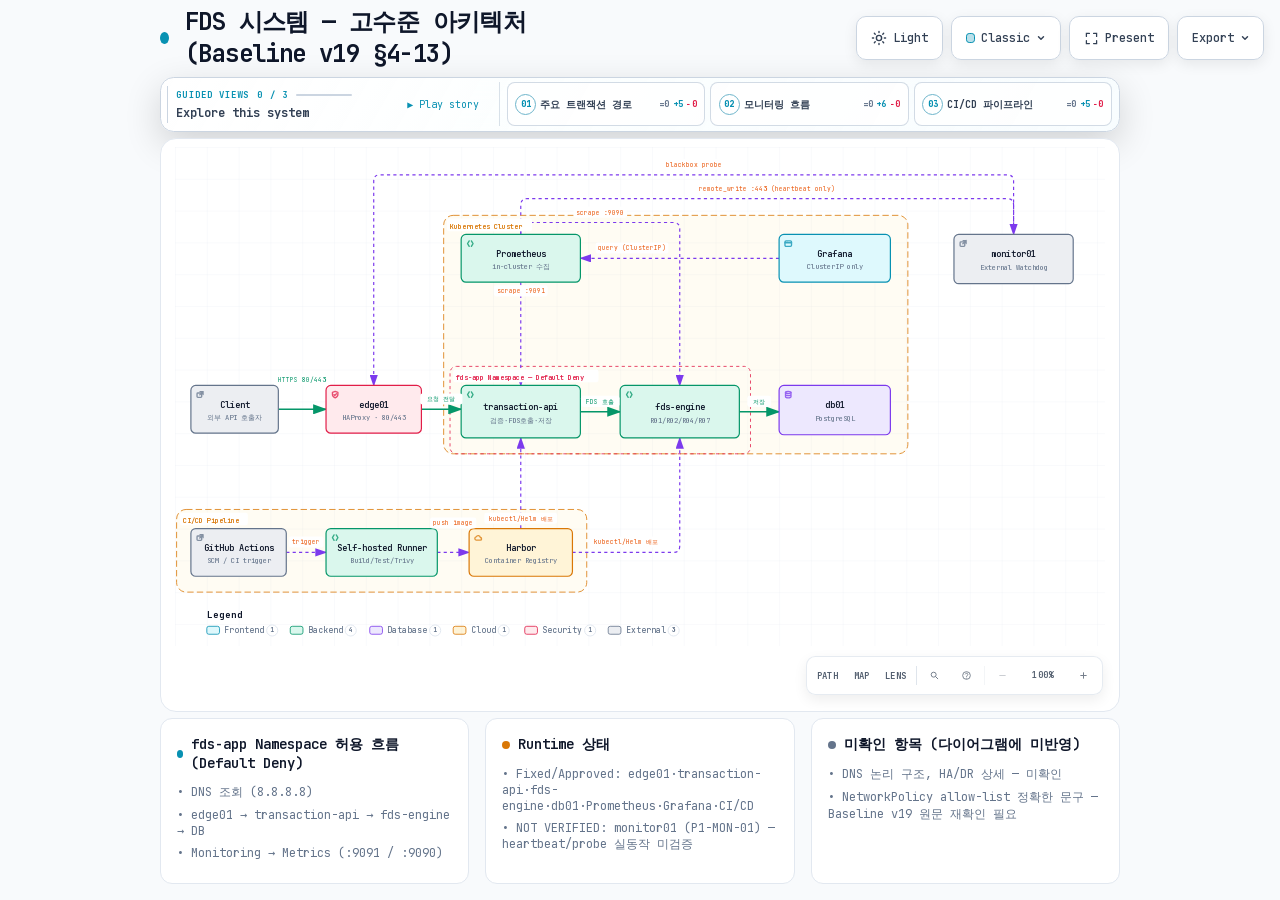
==== logical_architecture.html @ ce4f317e "docs: add logical architecture diagram" ====
<!DOCTYPE html>
<html lang="en" data-theme="dark" data-preset="classic">
<head>
  <meta charset="UTF-8">
  <meta name="viewport" content="width=device-width, initial-scale=1.0">
  <meta name="generator" content="archify 2.17.0-dev.1">
  <title>FDS 시스템 — 고수준 아키텍처 (Baseline v19 §4-13) Diagram</title>
  <script>
    // Resolve the theme before first paint so light-preference users don't
    // see a dark flash. The toolbar script below re-applies with UI state.
    (function () {
      try {
        var theme = null;
        try {
          var param = new URLSearchParams(window.location.search).get('theme');
          if (param === 'light' || param === 'dark') theme = param;
          if (new URLSearchParams(window.location.search).get('embed') === '1') {
            document.documentElement.setAttribute('data-embed', 'true');
          }
          if (new URLSearchParams(window.location.search).get('present') === '1') {
            document.documentElement.setAttribute('data-present', 'true');
          }
        } catch (_) {}
        if (!theme) {
          try { theme = localStorage.getItem('archify-theme'); } catch (_) {}
        }
        if (theme !== 'light' && theme !== 'dark') {
          theme = window.matchMedia('(prefers-color-scheme: light)').matches ? 'light' : 'dark';
        }
        document.documentElement.setAttribute('data-theme', theme);
      } catch (_) {}
    })();
  </script>
  <style id="archify-fonts">
/*
JetBrains Mono variable WOFF2 subsets from Google Fonts service revision v24.
These fixed bytes are shared by the viewer and its SVG/raster exports.
No local() source: an installed copy must not override the bundled font.
Uncovered characters (including CJK) still use the system fallback stack.
Upstream: https://github.com/JetBrains/JetBrainsMono

cyrillic-ext    1664 bytes  sha256 9343de2ca5d9549f792e7962375af8efb0f320c7643bfd36c884b5a30e5c396f
cyrillic        8892 bytes  sha256 4995a9a43ac659ec32fcd8b463755cd6a07b31a6e6b3894a6a153b661cf490e2
greek           6800 bytes  sha256 49c3da6c9a2b279b0f1f860f5cfb1f5dc38d88a5c7be9c9b1837bbc4e3db6111
vietnamese      5872 bytes  sha256 d44eb1936043a56038eb02dd70b243f379bef65783f94ec12f277550720411f1
latin-ext      11596 bytes  sha256 9c38cb2d0d2d93c1ee6e21fa78db76f13ea7e15e15cc64214c7ca89b6aaa35c4
latin          31340 bytes  sha256 2c32b9b3ee358c119e210f6f5195f9bd34894d78a785ff2e95d60e718e400af4

Copyright 2020 The JetBrains Mono Project Authors (https://github.com/JetBrains/JetBrainsMono)

This Font Software is licensed under the SIL Open Font License, Version 1.1.
This license is copied below, and is also available with a FAQ at:
https://openfontlicense.org


-----------------------------------------------------------
SIL OPEN FONT LICENSE Version 1.1 - 26 February 2007
-----------------------------------------------------------

PREAMBLE
The goals of the Open Font License (OFL) are to stimulate worldwide
development of collaborative font projects, to support the font creation
efforts of academic and linguistic communities, and to provide a free and
open framework in which fonts may be shared and improved in partnership
with others.

The OFL allows the licensed fonts to be used, studied, modified and
redistributed freely as long as they are not sold by themselves. The
fonts, including any derivative works, can be bundled, embedded,
redistributed and/or sold with any software provided that any reserved
names are not used by derivative works. The fonts and derivatives,
however, cannot be released under any other type of license. The
requirement for fonts to remain under this license does not apply
to any document created using the fonts or their derivatives.

DEFINITIONS
"Font Software" refers to the set of files released by the Copyright
Holder(s) under this license and clearly marked as such. This may
include source files, build scripts and documentation.

"Reserved Font Name" refers to any names specified as such after the
copyright statement(s).

"Original Version" refers to the collection of Font Software components as
distributed by the Copyright Holder(s).

"Modified Version" refers to any derivative made by adding to, deleting,
or substituting -- in part or in whole -- any of the components of the
Original Version, by changing formats or by porting the Font Software to a
new environment.

"Author" refers to any designer, engineer, programmer, technical
writer or other person who contributed to the Font Software.

PERMISSION & CONDITIONS
Permission is hereby granted, free of charge, to any person obtaining
a copy of the Font Software, to use, study, copy, merge, embed, modify,
redistribute, and sell modified and unmodified copies of the Font
Software, subject to the following conditions:

1) Neither the Font Software nor any of its individual components,
in Original or Modified Versions, may be sold by itself.

2) Original or Modified Versions of the Font Software may be bundled,
redistributed and/or sold with any software, provided that each copy
contains the above copyright notice and this license. These can be
included either as stand-alone text files, human-readable headers or
in the appropriate machine-readable metadata fields within text or
binary files as long as those fields can be easily viewed by the user.

3) No Modified Version of the Font Software may use the Reserved Font
Name(s) unless explicit written permission is granted by the corresponding
Copyright Holder. This restriction only applies to the primary font name as
presented to the users.

4) The name(s) of the Copyright Holder(s) or the Author(s) of the Font
Software shall not be used to promote, endorse or advertise any
Modified Version, except to acknowledge the contribution(s) of the
Copyright Holder(s) and the Author(s) or with their explicit written
permission.

5) The Font Software, modified or unmodified, in part or in whole,
must be distributed entirely under this license, and must not be
distributed under any other license. The requirement for fonts to
remain under this license does not apply to any document created
using the Font Software.

TERMINATION
This license becomes null and void if any of the above conditions are
not met.

DISCLAIMER
THE FONT SOFTWARE IS PROVIDED "AS IS", WITHOUT WARRANTY OF ANY KIND,
EXPRESS OR IMPLIED, INCLUDING BUT NOT LIMITED TO ANY WARRANTIES OF
MERCHANTABILITY, FITNESS FOR A PARTICULAR PURPOSE AND NONINFRINGEMENT
OF COPYRIGHT, PATENT, TRADEMARK, OR OTHER RIGHT. IN NO EVENT SHALL THE
COPYRIGHT HOLDER BE LIABLE FOR ANY CLAIM, DAMAGES OR OTHER LIABILITY,
INCLUDING ANY GENERAL, SPECIAL, INDIRECT, INCIDENTAL, OR CONSEQUENTIAL
DAMAGES, WHETHER IN AN ACTION OF CONTRACT, TORT OR OTHERWISE, ARISING
FROM, OUT OF THE USE OR INABILITY TO USE THE FONT SOFTWARE OR FROM
OTHER DEALINGS IN THE FONT SOFTWARE.
*/
    /* cyrillic-ext */
    @font-face { font-family: 'JetBrains Mono'; font-style: normal; font-weight: 400 800; font-display: swap;
      src: url([data-uri]) format('woff2');
      unicode-range: U+0460-052F, U+1C80-1C8A, U+20B4, U+2DE0-2DFF, U+A640-A69F, U+FE2E-FE2F; }
    /* cyrillic */
    @font-face { font-family: 'JetBrains Mono'; font-style: normal; font-weight: 400 800; font-display: swap;
      src: url([data-uri]) format('woff2');
      unicode-range: U+0301, U+0400-045F, U+0490-0491, U+04B0-04B1, U+2116; }
    /* greek */
    @font-face { font-family: 'JetBrains Mono'; font-style: normal; font-weight: 400 800; font-display: swap;
      src: url([data-uri]) format('woff2');
      unicode-range: U+0370-0377, U+037A-037F, U+0384-038A, U+038C, U+038E-03A1, U+03A3-03FF; }
    /* vietnamese */
    @font-face { font-family: 'JetBrains Mono'; font-style: normal; font-weight: 400 800; font-display: swap;
      src: url([data-uri]) format('woff2');
      unicode-range: U+0102-0103, U+0110-0111, U+0128-0129, U+0168-0169, U+01A0-01A1, U+01AF-01B0, U+0300-0301, U+0303-0304, U+0308-0309, U+0323, U+0329, U+1EA0-1EF9, U+20AB; }
    /* latin-ext */
    @font-face { font-family: 'JetBrains Mono'; font-style: normal; font-weight: 400 800; font-display: swap;
      src: url([data-uri]) format('woff2');
      unicode-range: U+0100-02BA, U+02BD-02C5, U+02C7-02CC, U+02CE-02D7, U+02DD-02FF, U+0304, U+0308, U+0329, U+1D00-1DBF, U+1E00-1E9F, U+1EF2-1EFF, U+2020, U+20A0-20AB, U+20AD-20C0, U+2113, U+2C60-2C7F, U+A720-A7FF; }
    /* latin */
    @font-face { font-family: 'JetBrains Mono'; font-style: normal; font-weight: 400 800; font-display: swap;
      src: url([data-uri]) format('woff2');
      unicode-range: U+0000-00FF, U+0131, U+0152-0153, U+02BB-02BC, U+02C6, U+02DA, U+02DC, U+0304, U+0308, U+0329, U+2000-206F, U+20AC, U+2122, U+2191, U+2193, U+2212, U+2215, U+FEFF, U+FFFD; }
  </style>
  <style>
    /* ==========================================================
       THEME VARIABLES — switch by toggling [data-theme] on <html>
       ========================================================== */
    :root,
    [data-theme="dark"] {
      --bg: #020617;
      --grid: #1e293b;
      --text: #ffffff;
      --text-muted: #94a3b8;
      --text-dim: #475569;
      /* UI chrome and menu hints need more contrast than SVG .t-dim accents */
      --text-faint: #7d8da1;

      --panel: rgba(15, 23, 42, 0.5);
      --panel-border: #1e293b;
      --lane-fill: rgba(15, 23, 42, 0.22);
      --lane-stroke: #334155;

      --arrow: #64748b;
      --arrow-emphasis: #34d399;

      /* Opaque mask color used behind semi-transparent component fills
         so the arrows drawn underneath are properly hidden. */
      --mask: #0f172a;

      --frontend-fill:    rgba(8, 51, 68, 0.4);
      --frontend-stroke:  #22d3ee;
      --backend-fill:     rgba(6, 78, 59, 0.4);
      --backend-stroke:   #34d399;
      --database-fill:    rgba(76, 29, 149, 0.4);
      --database-stroke:  #a78bfa;
      --cloud-fill:       rgba(120, 53, 15, 0.3);
      --cloud-stroke:     #fbbf24;
      --security-fill:    rgba(136, 19, 55, 0.4);
      --security-stroke:  #fb7185;
      --messagebus-fill:  rgba(251, 146, 60, 0.3);
      --messagebus-stroke:#fb923c;
      --external-fill:    rgba(30, 41, 59, 0.5);
      --external-stroke:  #94a3b8;

      --toolbar-bg:       rgba(15, 23, 42, 0.8);
      --toolbar-border:   #334155;
      --toolbar-text:     #e2e8f0;
      --toolbar-hover:    rgba(15, 23, 42, 0.95);
      --toolbar-menu-bg:  #0f172a;
    }

    [data-theme="light"] {
      --bg: #f8fafc;
      --grid: #e2e8f0;
      --text: #0f172a;
      --text-muted: #64748b;
      --text-dim: #94a3b8;
      --text-faint: #64748b;

      --panel: #ffffff;
      --panel-border: #e2e8f0;
      --lane-fill: rgba(248, 250, 252, 0.65);
      --lane-stroke: #cbd5e1;

      --arrow: #94a3b8;
      --arrow-emphasis: #059669;

      --mask: #ffffff;

      --frontend-fill:    rgba(34, 211, 238, 0.15);
      --frontend-stroke:  #0891b2;
      --backend-fill:     rgba(52, 211, 153, 0.18);
      --backend-stroke:   #059669;
      --database-fill:    rgba(167, 139, 250, 0.2);
      --database-stroke:  #7c3aed;
      --cloud-fill:       rgba(251, 191, 36, 0.18);
      --cloud-stroke:     #d97706;
      --security-fill:    rgba(251, 113, 133, 0.15);
      --security-stroke:  #e11d48;
      --messagebus-fill:  rgba(251, 146, 60, 0.15);
      --messagebus-stroke:#ea580c;
      --external-fill:    rgba(148, 163, 184, 0.18);
      --external-stroke:  #64748b;

      --toolbar-bg:       rgba(255, 255, 255, 0.92);
      --toolbar-border:   #cbd5e1;
      --toolbar-text:     #334155;
      --toolbar-hover:    #ffffff;
      --toolbar-menu-bg:  #ffffff;
    }

    /* ==========================================================
       SIGNAL FLOW — an opt-in, motion-forward visual preset.
       The variables also target a standalone exported SVG, whose
       root carries data-preset and data-theme directly.
       ========================================================== */
    [data-preset="signal-flow"][data-theme="dark"] {
      --bg: #030711;
      --grid: #15233a;
      --panel: rgba(6, 14, 28, 0.78);
      --panel-border: #1d3350;
      --lane-fill: rgba(9, 22, 40, 0.5);
      --lane-stroke: #2c4564;
      --text: #f5fbff;
      --text-muted: #9eb0c7;
      --text-dim: #52667f;
      --text-faint: #7890ad;
      --mask: #07101e;
      --frontend-fill: rgba(6, 182, 212, 0.14);
      --frontend-stroke: #67e8f9;
      --backend-fill: rgba(16, 185, 129, 0.14);
      --backend-stroke: #5eead4;
      --database-fill: rgba(139, 92, 246, 0.16);
      --database-stroke: #c4b5fd;
      --cloud-fill: rgba(245, 158, 11, 0.13);
      --cloud-stroke: #fcd34d;
      --security-fill: rgba(244, 63, 94, 0.13);
      --security-stroke: #fda4af;
      --messagebus-fill: rgba(249, 115, 22, 0.13);
      --messagebus-stroke: #fdba74;
      --external-fill: rgba(71, 85, 105, 0.24);
      --external-stroke: #a5b4c7;
      --arrow: #7890ad;
      --arrow-emphasis: #2dd4bf;
      --toolbar-bg: rgba(7, 16, 30, 0.86);
      --toolbar-border: #29415f;
      --toolbar-menu-bg: #07101e;
    }

    [data-preset="signal-flow"][data-theme="light"] {
      --bg: #f4f9fc;
      --grid: #d4e5ee;
      --panel: rgba(255, 255, 255, 0.82);
      --panel-border: #bfd5e2;
      --lane-fill: rgba(232, 243, 248, 0.62);
      --lane-stroke: #a9c5d5;
      --text: #102638;
      --text-muted: #587287;
      --text-dim: #8aa2b4;
      --text-faint: #668397;
      --mask: #ffffff;
      --frontend-fill: rgba(6, 182, 212, 0.09);
      --frontend-stroke: #0789a1;
      --backend-fill: rgba(5, 150, 105, 0.09);
      --backend-stroke: #087f69;
      --database-fill: rgba(124, 58, 237, 0.09);
      --database-stroke: #7254c7;
      --cloud-fill: rgba(217, 119, 6, 0.08);
      --cloud-stroke: #b9670b;
      --security-fill: rgba(225, 29, 72, 0.08);
      --security-stroke: #c53a59;
      --messagebus-fill: rgba(234, 88, 12, 0.08);
      --messagebus-stroke: #c65f27;
      --external-fill: rgba(100, 116, 139, 0.1);
      --external-stroke: #607a8c;
      --arrow: #7b97aa;
      --arrow-emphasis: #0d9488;
    }

    /* ==========================================================
       BLUEPRINT — a review-first drafting preset for deployment,
       infrastructure, and technical design documentation. It keeps
       the same semantic palette and geometry while trading glow for
       precise grid contrast, squared materials, and drafting marks.
       ========================================================== */
    [data-preset="blueprint"][data-theme="dark"] {
      --bg: #06131f;
      --grid: #17425a;
      --panel: rgba(7, 27, 43, 0.9);
      --panel-border: #27627f;
      --lane-fill: rgba(10, 43, 66, 0.36);
      --lane-stroke: #34799a;
      --text: #e3f6ff;
      --text-muted: #91b8ca;
      --text-dim: #557e92;
      --text-faint: #739caf;
      --mask: #0a2031;
      --frontend-fill: rgba(26, 157, 193, 0.14);
      --frontend-stroke: #66d9ef;
      --backend-fill: rgba(31, 155, 124, 0.13);
      --backend-stroke: #69dfbd;
      --database-fill: rgba(120, 105, 196, 0.14);
      --database-stroke: #b4a8ff;
      --cloud-fill: rgba(197, 145, 43, 0.13);
      --cloud-stroke: #ffd166;
      --security-fill: rgba(199, 76, 104, 0.13);
      --security-stroke: #ff8da1;
      --messagebus-fill: rgba(207, 112, 49, 0.13);
      --messagebus-stroke: #ffad66;
      --external-fill: rgba(84, 119, 139, 0.18);
      --external-stroke: #a7cad9;
      --arrow: #78a3b7;
      --arrow-emphasis: #64dfc1;
      --toolbar-bg: rgba(7, 28, 45, 0.92);
      --toolbar-border: #34799a;
      --toolbar-text: #d8f3ff;
      --toolbar-hover: rgba(18, 58, 83, 0.95);
      --toolbar-menu-bg: #0a2031;
    }

    [data-preset="blueprint"][data-theme="light"] {
      --bg: #edf7fa;
      --grid: #b5d5e1;
      --panel: rgba(249, 253, 255, 0.94);
      --panel-border: #78aabd;
      --lane-fill: rgba(210, 232, 240, 0.42);
      --lane-stroke: #83b2c4;
      --text: #123344;
      --text-muted: #4e7486;
      --text-dim: #86a6b4;
      --text-faint: #668c9d;
      --mask: #f9fdff;
      --frontend-fill: rgba(8, 145, 178, 0.08);
      --frontend-stroke: #087f9c;
      --backend-fill: rgba(5, 128, 101, 0.08);
      --backend-stroke: #08755f;
      --database-fill: rgba(100, 75, 180, 0.08);
      --database-stroke: #6757a8;
      --cloud-fill: rgba(181, 120, 15, 0.08);
      --cloud-stroke: #a86609;
      --security-fill: rgba(190, 48, 80, 0.07);
      --security-stroke: #b32f50;
      --messagebus-fill: rgba(196, 81, 22, 0.07);
      --messagebus-stroke: #b65120;
      --external-fill: rgba(79, 112, 128, 0.08);
      --external-stroke: #506f7e;
      --arrow: #6d93a5;
      --arrow-emphasis: #087f69;
      --toolbar-bg: rgba(247, 252, 254, 0.94);
      --toolbar-border: #8ab5c5;
      --toolbar-text: #294f61;
      --toolbar-hover: #ffffff;
      --toolbar-menu-bg: #f9fdff;
    }

    /* ==========================================================
       EDITORIAL — a warm, publication-minded preset for design
       reviews, launch notes, and documentation. The diagram keeps
       the same semantic palette and exact geometry, but trades
       software chrome for paper, ink, ruled structure, and one
       restrained vermilion accent.
       ========================================================== */
    [data-preset="editorial"][data-theme="dark"] {
      --bg: #181611;
      --grid: #39342a;
      --panel: rgba(35, 31, 24, 0.96);
      --panel-border: #625a4a;
      --lane-fill: rgba(52, 46, 35, 0.46);
      --lane-stroke: #726957;
      --text: #f4eddf;
      --text-muted: #b9ae9b;
      --text-dim: #776e60;
      --text-faint: #9d917e;
      --mask: #231f18;
      --frontend-fill: rgba(43, 133, 142, 0.16);
      --frontend-stroke: #7fc6c7;
      --backend-fill: rgba(63, 132, 92, 0.16);
      --backend-stroke: #8fc29e;
      --database-fill: rgba(117, 91, 141, 0.17);
      --database-stroke: #c0a4d0;
      --cloud-fill: rgba(170, 119, 49, 0.16);
      --cloud-stroke: #d8ad68;
      --security-fill: rgba(157, 69, 65, 0.17);
      --security-stroke: #df9085;
      --messagebus-fill: rgba(174, 79, 42, 0.16);
      --messagebus-stroke: #df946f;
      --external-fill: rgba(126, 115, 96, 0.18);
      --external-stroke: #b8ad99;
      --arrow: #948978;
      --arrow-emphasis: #dd6b3d;
      --toolbar-bg: rgba(35, 31, 24, 0.92);
      --toolbar-border: #625a4a;
      --toolbar-text: #eee5d5;
      --toolbar-hover: #302a20;
      --toolbar-menu-bg: #231f18;
    }

    [data-preset="editorial"][data-theme="light"] {
      --bg: #f2eee5;
      --grid: #d8d0c2;
      --panel: rgba(251, 248, 241, 0.97);
      --panel-border: #c4b9a6;
      --lane-fill: rgba(229, 221, 207, 0.42);
      --lane-stroke: #b8aa94;
      --text: #242018;
      --text-muted: #6f6658;
      --text-dim: #a09788;
      --text-faint: #817767;
      --mask: #fbf8f1;
      --frontend-fill: rgba(31, 117, 126, 0.09);
      --frontend-stroke: #287e84;
      --backend-fill: rgba(42, 119, 75, 0.09);
      --backend-stroke: #397b53;
      --database-fill: rgba(105, 75, 130, 0.09);
      --database-stroke: #765d86;
      --cloud-fill: rgba(157, 103, 31, 0.1);
      --cloud-stroke: #9a671f;
      --security-fill: rgba(153, 58, 52, 0.09);
      --security-stroke: #9e463f;
      --messagebus-fill: rgba(182, 70, 27, 0.09);
      --messagebus-stroke: #ad4b25;
      --external-fill: rgba(101, 91, 75, 0.09);
      --external-stroke: #746b5e;
      --arrow: #8a806f;
      --arrow-emphasis: #bb4c23;
      --toolbar-bg: rgba(251, 248, 241, 0.94);
      --toolbar-border: #c4b9a6;
      --toolbar-text: #40392f;
      --toolbar-hover: #fffdf8;
      --toolbar-menu-bg: #fbf8f1;
    }

    * { margin: 0; padding: 0; box-sizing: border-box; }

    body {
      font-family: 'JetBrains Mono', ui-monospace, SFMono-Regular, Menlo, Consolas, 'DejaVu Sans Mono', 'Liberation Mono', 'Noto Sans Mono CJK SC', 'PingFang SC', 'Hiragino Sans GB', 'Microsoft YaHei', monospace;
      background: var(--bg);
      min-height: 100vh;
      padding: 2rem;
      color: var(--text);
      transition: background 0.2s ease, color 0.2s ease;
    }

    html[data-preset="signal-flow"] body {
      background-image:
        radial-gradient(circle at 18% -8%, rgba(34, 211, 238, 0.14), transparent 34rem),
        radial-gradient(circle at 92% 18%, rgba(139, 92, 246, 0.12), transparent 30rem);
      background-attachment: fixed;
    }
    html[data-preset="signal-flow"][data-theme="light"] body {
      background-image:
        radial-gradient(circle at 18% -8%, rgba(6, 182, 212, 0.12), transparent 34rem),
        radial-gradient(circle at 92% 18%, rgba(139, 92, 246, 0.08), transparent 30rem);
    }
    html[data-preset="blueprint"] body {
      background-image:
        linear-gradient(var(--grid) 1px, transparent 1px),
        linear-gradient(90deg, var(--grid) 1px, transparent 1px);
      background-size: 32px 32px;
      background-position: -1px -1px;
      background-attachment: fixed;
    }
    html[data-preset="editorial"] body {
      background-image:
        linear-gradient(90deg, transparent 0, transparent 5.4rem, color-mix(in srgb, var(--security-stroke) 18%, transparent) 5.4rem, color-mix(in srgb, var(--security-stroke) 18%, transparent) calc(5.4rem + 1px), transparent calc(5.4rem + 1px)),
        repeating-linear-gradient(0deg, transparent 0, transparent 31px, color-mix(in srgb, var(--grid) 36%, transparent) 31px, color-mix(in srgb, var(--grid) 36%, transparent) 32px);
      background-attachment: fixed;
    }

    /* Gallery/embed mode keeps the generated artifact as the source of truth
       while presenting only its diagram surface inside a proof card. */
    html[data-embed="true"] body {
      min-height: 0;
      padding: 0;
      overflow: hidden;
      background: var(--bg);
      background-image: none;
    }
    html[data-embed="true"] .toolbar,
    html[data-embed="true"] .header,
    html[data-embed="true"] .cards,
    html[data-embed="true"] .diagram-nav,
    html[data-embed="true"] .overview-map,
    html[data-embed="true"] .focus-chip,
    html[data-embed="true"] .route-probe,
    html[data-embed="true"] .semantic-lens,
    html[data-embed="true"] .diagram-guide,
    html[data-embed="true"] .node-finder,
    html[data-embed="true"] .guided-views { display: none !important; }
    html[data-embed="true"] .container { max-width: none; }
    html[data-embed="true"] .diagram-container {
      padding: 0.5rem;
      border: 0;
      border-radius: 0;
      box-shadow: none;
    }
    html[data-embed="true"] .diagram-container svg { min-width: 0; }

    /* Share Chapter Cue lives in the HTML viewer layer, not inside the SVG.
       It gives one-shot embeds a title, authored note, truthful stop order,
       and lifecycle state while canonical diagram geometry stays untouched. */
    .share-chapter-cue { display: none; }
    html[data-embed="true"][data-share-playback="true"] .share-chapter-cue:not([hidden]),
    html[data-embed="true"][data-share-moment="true"] .share-chapter-cue:not([hidden]) {
      position: absolute;
      z-index: 18;
      top: 0.85rem;
      left: 50%;
      display: grid;
      grid-template-columns: auto minmax(9rem, 13.5rem) minmax(0, 1fr);
      align-items: center;
      gap: 0.45rem 0.85rem;
      width: min(52rem, calc(100% - 1.5rem));
      min-height: 3.35rem;
      padding: 0.55rem 0.75rem 0.65rem;
      overflow: hidden;
      border: 1px solid color-mix(in srgb, var(--frontend-stroke) 42%, var(--toolbar-border));
      border-radius: 0.75rem;
      background:
        linear-gradient(115deg, color-mix(in srgb, var(--frontend-fill) 52%, transparent), transparent 45%),
        color-mix(in srgb, var(--toolbar-menu-bg) 92%, transparent);
      color: var(--toolbar-text);
      box-shadow: 0 14px 42px rgba(0, 0, 0, 0.3), inset 0 1px 0 rgba(255, 255, 255, 0.045);
      backdrop-filter: blur(16px);
      pointer-events: none;
      animation: archify-share-cue-enter 280ms cubic-bezier(0.22, 1, 0.36, 1) both;
    }
    html[data-preset="blueprint"] .share-chapter-cue {
      border-radius: 0.2rem;
      background:
        linear-gradient(90deg, color-mix(in srgb, var(--frontend-fill) 46%, transparent), transparent 36%),
        var(--toolbar-menu-bg);
      box-shadow: 0 10px 28px rgba(0, 0, 0, 0.2);
      backdrop-filter: none;
    }
    html[data-preset="editorial"] .share-chapter-cue {
      border-color: var(--panel-border);
      background:
        linear-gradient(90deg, color-mix(in srgb, var(--security-fill) 58%, transparent), transparent 42%),
        var(--toolbar-menu-bg);
      box-shadow: 0 10px 30px color-mix(in srgb, #000 18%, transparent);
      backdrop-filter: none;
    }
    html[data-preset="editorial"] .share-chapter-state { color: var(--arrow-emphasis); }
    html[data-preset="editorial"] .share-chapter-state::before {
      border-radius: 0;
      box-shadow: none;
      transform: rotate(45deg) scale(0.8);
    }
    .share-chapter-index {
      display: grid;
      gap: 0.12rem;
      min-width: 5rem;
      padding-right: 0.75rem;
      border-right: 1px solid var(--toolbar-border);
    }
    .share-chapter-state {
      display: inline-flex;
      align-items: center;
      gap: 0.36rem;
      color: var(--frontend-stroke);
      font-size: 0.5rem;
      font-weight: 800;
      letter-spacing: 0.14em;
      text-transform: uppercase;
    }
    .share-chapter-state::before {
      width: 0.38rem;
      height: 0.38rem;
      border-radius: 50%;
      background: currentColor;
      box-shadow: 0 0 10px currentColor;
      content: '';
    }
    .share-chapter-cue[data-state="playing"] .share-chapter-state::before {
      animation: archify-share-cue-pulse 1.15s ease-in-out infinite;
    }
    .share-chapter-count {
      color: var(--text-faint);
      font-size: 0.5rem;
      font-weight: 700;
      letter-spacing: 0.08em;
      text-transform: uppercase;
    }
    .share-chapter-copy { min-width: 0; }
    .share-chapter-copy strong,
    .share-chapter-copy small,
    .share-chapter-route {
      display: block;
      overflow: hidden;
      text-overflow: ellipsis;
      white-space: nowrap;
    }
    .share-chapter-copy strong {
      color: var(--toolbar-text);
      font-size: 0.6875rem;
      line-height: 1.35;
    }
    .share-chapter-copy small {
      margin-top: 0.08rem;
      color: var(--text-muted);
      font-size: 0.5rem;
      line-height: 1.35;
    }
    .share-chapter-route {
      color: color-mix(in srgb, var(--frontend-stroke) 76%, var(--text-muted));
      font-size: 0.5625rem;
      font-weight: 650;
      letter-spacing: 0.015em;
      text-align: right;
    }
    .share-chapter-progress {
      position: absolute;
      right: 0;
      bottom: 0;
      left: 0;
      height: 2px;
      overflow: hidden;
      background: color-mix(in srgb, var(--toolbar-border) 72%, transparent);
    }
    .share-chapter-progress span {
      display: block;
      width: 100%;
      height: 100%;
      background: linear-gradient(90deg, var(--frontend-stroke), var(--database-stroke));
      box-shadow: 0 0 12px var(--frontend-stroke);
      transform: scaleX(0);
      transform-origin: left center;
    }

    /* Presentation Stage is a viewer-only layer: it gives the live diagram
       the viewport while keeping guided views, theme, focus, and exports real.
       Embed mode wins when both query parameters are present. */
    html[data-present="true"]:not([data-embed="true"]) body {
      height: 100dvh;
      min-height: 0;
      padding: 1rem;
      overflow: hidden;
    }
    html[data-present="true"]:not([data-embed="true"]) .container {
      display: flex;
      flex-direction: column;
      gap: 0.75rem;
      width: 100%;
      max-width: none;
      height: calc(100dvh - 2rem);
    }
    html[data-present="true"]:not([data-embed="true"]) .header {
      flex: none;
      min-width: 0;
      margin: 0;
      padding-right: 23rem;
    }
    html[data-present="true"]:not([data-embed="true"]) .header-row { margin-bottom: 0.25rem; }
    html[data-present="true"]:not([data-embed="true"]) .subtitle {
      overflow: hidden;
      text-overflow: ellipsis;
      white-space: nowrap;
    }
    html[data-present="true"]:not([data-embed="true"]) .guided-views {
      flex: none;
      margin-bottom: 0;
    }
    html[data-present="true"]:not([data-embed="true"]) .diagram-container {
      display: flex;
      flex: 1 1 auto;
      align-items: center;
      justify-content: center;
      min-height: 0;
      padding: 0.75rem;
      padding-bottom: calc(0.75rem + var(--archify-nav-reserve));
    }
    html[data-present="true"]:not([data-embed="true"]) .diagram-container > svg {
      flex: 1 1 auto;
      height: 100%;
      min-height: 0;
      width: 100%;
      min-width: 0;
    }
    html[data-present="true"]:not([data-embed="true"]) .cards { display: none; }
    html[data-present="true"]:not([data-embed="true"]) #btn-present {
      border-color: var(--frontend-stroke);
      color: var(--frontend-stroke);
    }

    /* The reader owns only the outer scale. Wide diagrams keep one authored
       SVG/viewBox while the runtime chooses a desktop width from the actual
       vertical budget. This avoids device-specific files and breakpoint
       jumps between a laptop and a tall monitor. */
    .container {
      width: 100%;
      max-width: var(--archify-reader-width, 1440px);
      margin: 0 auto;
    }
    @media (min-width: 768px) and (max-height: 920px) {
      .header { margin-bottom: 1rem; }
      .diagram-container { padding: 1rem; }
      .cards { margin-top: 1rem; }
      .card { padding: 1rem; }
    }

    .header { margin-bottom: 1.5rem; padding-right: 29.5rem; }

    html[data-preset="signal-flow"] .header,
    html[data-preset="blueprint"] .header,
    html[data-preset="editorial"] .header { padding-right: 29.5rem; }

    .header-row {
      display: flex;
      align-items: center;
      gap: 1rem;
      margin-bottom: 0.5rem;
    }

    .pulse-dot {
      width: 12px;
      height: 12px;
      background: var(--frontend-stroke);
      border-radius: 50%;
      animation: none;
    }

    html[data-motion-capable="true"] .pulse-dot { animation: pulse 2s infinite; }

    @keyframes pulse {
      0%, 100% { opacity: 1; }
      50% { opacity: 0.5; }
    }

    h1 {
      font-size: 1.5rem;
      font-weight: 700;
      letter-spacing: -0.025em;
    }

    .subtitle {
      color: var(--text-muted);
      font-size: 0.875rem;
      margin-left: 1.75rem;
    }

    html[data-preset="signal-flow"] .header-row::after {
      content: attr(data-preset-badge-signal-flow);
      margin-left: auto;
      color: var(--frontend-stroke);
      border: 1px solid var(--frontend-stroke);
      border-radius: 999px;
      padding: 0.28rem 0.6rem;
      font-size: 0.625rem;
      letter-spacing: 0.12em;
      opacity: 0.82;
      box-shadow: 0 0 20px rgba(34, 211, 238, 0.12);
      white-space: nowrap;
    }

    html[data-preset="blueprint"] .pulse-dot {
      width: 10px;
      height: 10px;
      border: 1px solid var(--frontend-stroke);
      border-radius: 1px;
      background: transparent;
      box-shadow: inset 0 0 0 2px var(--bg);
      transform: rotate(45deg);
      animation: none;
    }
    html[data-preset="blueprint"] .header-row::after {
      content: attr(data-preset-badge-blueprint);
      margin-left: auto;
      padding: 0.28rem 0.55rem;
      border-top: 1px solid var(--frontend-stroke);
      border-bottom: 1px solid var(--frontend-stroke);
      color: var(--frontend-stroke);
      font-size: 0.5625rem;
      font-weight: 700;
      letter-spacing: 0.14em;
      white-space: nowrap;
    }

    html[data-preset="editorial"] h1,
    html[data-preset="editorial"] .card h3 {
      font-family: Georgia, 'Times New Roman', 'Songti SC', STSong, serif;
      letter-spacing: -0.02em;
    }
    html[data-preset="editorial"] h1 { font-size: 1.72rem; font-weight: 600; }
    html[data-preset="editorial"] .pulse-dot {
      width: 9px;
      height: 9px;
      border: 1px solid var(--arrow-emphasis);
      border-radius: 0;
      background: var(--arrow-emphasis);
      box-shadow: 0 0 0 3px color-mix(in srgb, var(--arrow-emphasis) 14%, transparent);
      transform: rotate(45deg);
      animation: none;
    }
    html[data-preset="editorial"] .header-row::after {
      content: attr(data-preset-badge-editorial);
      margin-left: auto;
      padding: 0.32rem 0 0.24rem;
      border-bottom: 2px solid var(--arrow-emphasis);
      color: var(--arrow-emphasis);
      font-family: Georgia, 'Times New Roman', serif;
      font-size: 0.625rem;
      font-style: italic;
      font-weight: 600;
      letter-spacing: 0.08em;
      white-space: nowrap;
    }

    .diagram-container {
      --archify-nav-reserve: 0px;
      background: var(--panel);
      border-radius: 1rem;
      border: 1px solid var(--panel-border);
      padding: 1.5rem;
      padding-bottom: calc(1.5rem + var(--archify-nav-reserve));
      overflow: hidden;
      position: relative;
    }

    html[data-preset="signal-flow"] .diagram-container {
      position: relative;
      overflow: hidden;
      background: linear-gradient(180deg, rgba(8, 20, 38, 0.82), rgba(3, 8, 18, 0.94));
      box-shadow: inset 0 1px 0 rgba(255, 255, 255, 0.04), 0 28px 80px rgba(0, 0, 0, 0.34);
    }
    html[data-preset="signal-flow"][data-theme="light"] .diagram-container {
      background: linear-gradient(180deg, rgba(255, 255, 255, 0.9), rgba(237, 246, 250, 0.94));
      box-shadow: inset 0 1px 0 rgba(255, 255, 255, 0.72), 0 24px 60px rgba(45, 78, 99, 0.12);
    }
    html[data-preset="blueprint"] .diagram-container {
      border-color: var(--panel-border);
      border-radius: 0.35rem;
      background: var(--panel);
      box-shadow:
        inset 0 0 0 1px color-mix(in srgb, var(--panel-border) 34%, transparent),
        0 18px 48px rgba(0, 0, 0, 0.16);
    }
    html[data-preset="blueprint"] .diagram-container::after {
      content: "";
      position: absolute;
      z-index: 10;
      inset: 0.7rem;
      pointer-events: none;
      background:
        linear-gradient(var(--frontend-stroke), var(--frontend-stroke)) left top / 1.35rem 1px no-repeat,
        linear-gradient(var(--frontend-stroke), var(--frontend-stroke)) left top / 1px 1.35rem no-repeat,
        linear-gradient(var(--frontend-stroke), var(--frontend-stroke)) right top / 1.35rem 1px no-repeat,
        linear-gradient(var(--frontend-stroke), var(--frontend-stroke)) right top / 1px 1.35rem no-repeat,
        linear-gradient(var(--frontend-stroke), var(--frontend-stroke)) left bottom / 1.35rem 1px no-repeat,
        linear-gradient(var(--frontend-stroke), var(--frontend-stroke)) left bottom / 1px 1.35rem no-repeat,
        linear-gradient(var(--frontend-stroke), var(--frontend-stroke)) right bottom / 1.35rem 1px no-repeat,
        linear-gradient(var(--frontend-stroke), var(--frontend-stroke)) right bottom / 1px 1.35rem no-repeat;
      opacity: 0.58;
    }
    html[data-preset="editorial"] .diagram-container {
      overflow: hidden;
      border-color: var(--panel-border);
      border-radius: 0.38rem;
      background:
        linear-gradient(90deg, color-mix(in srgb, var(--security-fill) 58%, transparent), transparent 12%),
        var(--panel);
      box-shadow:
        0 1px 0 color-mix(in srgb, var(--text) 6%, transparent),
        0 18px 48px color-mix(in srgb, #000 19%, transparent);
    }
    html[data-preset="editorial"] .diagram-container::after {
      position: absolute;
      z-index: 10;
      top: 0.72rem;
      right: 1.25rem;
      padding: 0.2rem 0.52rem;
      border: 1px solid var(--panel-border);
      background: var(--panel);
      color: var(--arrow-emphasis);
      content: attr(data-preset-badge-editorial-plate);
      font-family: Georgia, 'Times New Roman', serif;
      font-size: 0.52rem;
      font-style: italic;
      font-weight: 600;
      letter-spacing: 0.09em;
      pointer-events: none;
    }
    html[data-embed="true"][data-preset="editorial"] .diagram-container::after { display: none; }
    html[data-motion-capable="true"][data-preset="signal-flow"][data-ambient-motion="running"] .diagram-container::before {
      content: "";
      position: absolute;
      inset: 0;
      pointer-events: none;
      background: linear-gradient(115deg, transparent 28%, rgba(103, 232, 249, 0.035) 48%, transparent 68%);
      transform: translateX(-70%);
      animation: archify-signal-scan 4.8s ease-in-out 1 both;
    }

    /* Motion Governor gives the reader a real static state and gives the
       strongest semantic action the only motion budget. Atmosphere resets to
       its authored base instead of freezing mid-cycle. Static artifacts never
       start a decorative pulse or scan. */
    html:not([data-motion-capable="true"]) svg[data-animation="trace"] [data-animate] {
      animation: none !important;
    }
    html[data-motion="still"] .pulse-dot,
    html[data-motion="still"] .diagram-container::before,
    html[data-motion="still"] svg[data-animation="trace"] [data-animate],
    html[data-motion-owner] .pulse-dot,
    html[data-motion-owner] .diagram-container::before,
    html[data-motion-owner] svg[data-animation="trace"] [data-animate],
    html[data-embed="true"] .pulse-dot,
    html[data-embed="true"] .diagram-container::before,
    html[data-share-playback="true"] .pulse-dot,
    html[data-share-playback="true"] .diagram-container::before,
    html[data-document-hidden="true"] .pulse-dot,
    html[data-document-hidden="true"] .diagram-container::before,
    html[data-document-hidden="true"] svg[data-animation="trace"] [data-animate] {
      animation: none !important;
    }
    html[data-motion="still"] .diagram-container::before,
    html[data-motion-owner] .diagram-container::before,
    html[data-embed="true"] .diagram-container::before,
    html[data-share-playback="true"] .diagram-container::before {
      opacity: 0;
    }
    html[data-motion="still"] .guided-view-progress span,
    html[data-motion="still"] .guided-story-caption,
    html[data-motion="still"] .story-trail-flow,
    html[data-motion="still"] .intent-trace-flow,
    html[data-motion="still"] .route-probe-flow,
    html[data-motion="still"] .route-journey-flow,
    html[data-motion="still"] .semantic-lens-flow,
    html[data-motion="still"] .diagram-guide,
    html[data-motion="still"] [data-story-step],
    html[data-motion="still"] .overview-map-live,
    html[data-motion="still"] .guided-view-stop,
    html[data-motion="still"] .share-chapter-cue,
    html[data-motion="still"] .share-chapter-state::before,
    html[data-motion="still"] .share-chapter-progress span,
    html[data-document-hidden="true"] .guided-view-progress span,
    html[data-document-hidden="true"] .story-trail-flow,
    html[data-document-hidden="true"] .intent-trace-flow,
    html[data-document-hidden="true"] .route-probe-flow,
    html[data-document-hidden="true"] .route-journey-flow,
    html[data-document-hidden="true"] .semantic-lens-flow,
    html[data-document-hidden="true"] .diagram-guide,
    html[data-document-hidden="true"] [data-story-step],
    html[data-document-hidden="true"] .overview-map-live,
    html[data-document-hidden="true"] .guided-view-stop,
    html[data-document-hidden="true"] .share-chapter-cue,
    html[data-document-hidden="true"] .share-chapter-state::before,
    html[data-document-hidden="true"] .share-chapter-progress span {
      animation: none !important;
    }
    html[data-motion="still"] .guided-view-progress span {
      transform: scaleX(1) !important;
    }
    html[data-motion="still"] svg[data-story-playing="true"] .story-trail-flow {
      stroke-dasharray: none;
      stroke-dashoffset: 0;      opacity: 0.55;
    }
    html[data-motion="still"] .intent-trace-flow,
    html[data-motion="still"] .route-probe-flow {
      stroke-dasharray: none;
      stroke-dashoffset: 0;
      opacity: 0.72;
    }
    html[data-motion="still"] .route-journey-overlay,
    html[data-document-hidden="true"] .route-journey-overlay { display: none !important; }
    html[data-motion="still"] .relationship-pulse-overlay,
    html[data-motion="still"] .story-carrier-overlay,
    html[data-document-hidden="true"] .story-carrier-overlay { display: none !important; }
    html[data-motion="still"] .chapter-handoff-overlay { display: none !important; }
    html[data-motion="still"] .chapter-handoff-anchor { animation: none !important; }
    html[data-motion="still"] .guided-view-chapter,
    html[data-motion="still"] svg [data-node-id],
    html[data-motion="still"] svg [data-edge-from],
    html[data-motion="still"] svg [data-detail],
    html[data-motion="still"] svg [data-detail-anchor],
    html[data-motion="still"] svg [data-legend-hit],
    html[data-motion="still"] svg {
      transition: none !important;
    }

    svg {
      width: 100%;
      min-width: min(900px, 100%);
      display: block;
      transform-origin: 0 0;
      transition: transform 0.18s ease;
    }

    .diagram-container.is-camera-moving svg {
      transition: transform 0.42s cubic-bezier(0.22, 1, 0.36, 1);
    }
    .diagram-container.is-camera-transaction svg { transition: none; }
    .diagram-container.is-pannable { cursor: grab; }
    .diagram-container.is-panning { cursor: grabbing; user-select: none; }
    .diagram-container.is-panning svg { transition: none; }

    .diagram-nav {
      position: absolute;
      right: 1rem;
      bottom: 1rem;
      z-index: 12;
      display: inline-flex;
      align-items: center;
      max-width: calc(100% - 2rem);
      padding: 0.15rem;
      gap: 0;
      overflow-x: auto;
      border: 1px solid color-mix(in srgb, var(--toolbar-border) 48%, transparent);
      border-radius: 0.58rem;
      background: color-mix(in srgb, var(--toolbar-bg) 82%, transparent);
      box-shadow: 0 5px 14px rgba(0, 0, 0, 0.07);
      backdrop-filter: blur(10px);
      scrollbar-width: none;
    }
    .diagram-nav::-webkit-scrollbar { display: none; }
    .diagram-nav button,
    .focus-chip button,
    .guided-views button {
      border: 0;
      background: transparent;
      color: var(--toolbar-text);
      font: inherit;
      cursor: pointer;
    }
    .diagram-nav button {
      min-width: 2rem;
      height: 2rem;
      padding: 0 0.35rem;
      border-radius: 0.35rem;
      color: color-mix(in srgb, var(--toolbar-text) 68%, transparent);
      font-size: 0.56rem;
      font-weight: 600;
      letter-spacing: 0.02em;
      transition: background 0.15s, color 0.15s;
    }
    .diagram-nav button:hover,
    .diagram-nav button:focus-visible,
    .focus-chip button:hover,
    .focus-chip button:focus-visible,
    .guided-views button:hover,
    .guided-views button:focus-visible { background: var(--toolbar-hover); }
    .diagram-nav button:focus-visible,
    .focus-chip button:focus-visible,
    .guided-views button:focus-visible {
      outline: 2px solid var(--frontend-stroke);
      outline-offset: 1px;
    }
    .diagram-nav button:disabled { opacity: 0.38; cursor: default; }
    .diagram-nav button:disabled:hover { background: transparent; }
    .diagram-nav #btn-route-probe,
    .diagram-nav #btn-overview-map,
    .diagram-nav #btn-semantic-lens {
      min-width: auto;
      padding-inline: 0.5rem;
      color: color-mix(in srgb, var(--toolbar-text) 86%, transparent);
      font-weight: 650;
    }
    .diagram-nav #btn-node-finder,
    .diagram-nav [data-view="out"] {
      position: relative;
      margin-left: 0.25rem;
    }
    .diagram-nav #btn-node-finder::before,
    .diagram-nav [data-view="out"]::before {
      position: absolute;
      top: 0.4rem;
      bottom: 0.4rem;
      left: -0.13rem;
      width: 1px;
      background: color-mix(in srgb, var(--toolbar-border) 62%, transparent);
      content: "";
      pointer-events: none;
    }
    .diagram-nav-icon {
      display: block;
      width: 0.72rem;
      height: 0.72rem;
      margin: auto;
      background: currentColor;
      -webkit-mask-position: center;
      -webkit-mask-repeat: no-repeat;
      -webkit-mask-size: contain;
      mask-position: center;
      mask-repeat: no-repeat;
      mask-size: contain;
    }
    .diagram-nav-icon.find {
      -webkit-mask-image: url("data:image/svg+xml,%3Csvg xmlns='http://www.w3.org/2000/svg' viewBox='0 0 20 20'%3E%3Ccircle cx='8.5' cy='8.5' r='4.5' fill='none' stroke='black' stroke-width='1.8'/%3E%3Cpath d='m12 12 4 4' fill='none' stroke='black' stroke-width='1.8' stroke-linecap='round'/%3E%3C/svg%3E");
      mask-image: url("data:image/svg+xml,%3Csvg xmlns='http://www.w3.org/2000/svg' viewBox='0 0 20 20'%3E%3Ccircle cx='8.5' cy='8.5' r='4.5' fill='none' stroke='black' stroke-width='1.8'/%3E%3Cpath d='m12 12 4 4' fill='none' stroke='black' stroke-width='1.8' stroke-linecap='round'/%3E%3C/svg%3E");
    }
    .diagram-nav-icon.guide {
      -webkit-mask-image: url("data:image/svg+xml,%3Csvg xmlns='http://www.w3.org/2000/svg' viewBox='0 0 20 20'%3E%3Ccircle cx='10' cy='10' r='7' fill='none' stroke='black' stroke-width='1.7'/%3E%3Cpath d='M7.8 7.3a2.4 2.4 0 014.6.9c0 1.8-2.4 2-2.4 3.7M10 14.9h.01' fill='none' stroke='black' stroke-width='1.7' stroke-linecap='round'/%3E%3C/svg%3E");
      mask-image: url("data:image/svg+xml,%3Csvg xmlns='http://www.w3.org/2000/svg' viewBox='0 0 20 20'%3E%3Ccircle cx='10' cy='10' r='7' fill='none' stroke='black' stroke-width='1.7'/%3E%3Cpath d='M7.8 7.3a2.4 2.4 0 014.6.9c0 1.8-2.4 2-2.4 3.7M10 14.9h.01' fill='none' stroke='black' stroke-width='1.7' stroke-linecap='round'/%3E%3C/svg%3E");
    }
    .diagram-nav-icon.minus {
      -webkit-mask-image: url("data:image/svg+xml,%3Csvg xmlns='http://www.w3.org/2000/svg' viewBox='0 0 20 20'%3E%3Cpath d='M5 10h10' fill='none' stroke='black' stroke-width='1.8' stroke-linecap='round'/%3E%3C/svg%3E");
      mask-image: url("data:image/svg+xml,%3Csvg xmlns='http://www.w3.org/2000/svg' viewBox='0 0 20 20'%3E%3Cpath d='M5 10h10' fill='none' stroke='black' stroke-width='1.8' stroke-linecap='round'/%3E%3C/svg%3E");
    }
    .diagram-nav-icon.plus {
      -webkit-mask-image: url("data:image/svg+xml,%3Csvg xmlns='http://www.w3.org/2000/svg' viewBox='0 0 20 20'%3E%3Cpath d='M10 5v10M5 10h10' fill='none' stroke='black' stroke-width='1.8' stroke-linecap='round'/%3E%3C/svg%3E");
      mask-image: url("data:image/svg+xml,%3Csvg xmlns='http://www.w3.org/2000/svg' viewBox='0 0 20 20'%3E%3Cpath d='M10 5v10M5 10h10' fill='none' stroke='black' stroke-width='1.8' stroke-linecap='round'/%3E%3C/svg%3E");
    }
    .diagram-nav [data-view="reset"] {
      display: inline-flex;
      align-items: center;
      justify-content: center;
      gap: 0.2rem;
      min-width: 3.1rem;
      padding-inline: 0.35rem;
    }
    .diagram-nav [data-view="reset"][data-detail-visible] {
      min-width: 3.8rem;
    }
    .diagram-nav-detail {
      color: color-mix(in srgb, var(--toolbar-text) 52%, transparent);
      font-size: 0.44rem;
      font-weight: 700;
      line-height: 1;
      letter-spacing: 0.07em;
    }
    .diagram-nav-percent {
      color: color-mix(in srgb, var(--toolbar-text) 84%, transparent);
      font-size: 0.55rem;
      font-weight: 650;
      line-height: 1;
    }
    .diagram-container[data-camera-indicator="true"] .diagram-nav-detail,
    .diagram-container[data-camera-indicator="true"] .diagram-nav-percent { color: var(--frontend-stroke); }
    .diagram-nav #btn-diagram-guide[aria-expanded="true"] {
      color: var(--cloud-stroke);
      background: var(--toolbar-hover);
    }

    /* Semantic Radar is a deliberately simplified, viewer-only overview. It
       uses authored node bounds and the live camera viewport rather than
       cloning the canonical SVG, so IDs, filters, animation, and export state
       stay singular and deterministic. */
    .overview-map {
      position: absolute;
      right: 1rem;
      bottom: calc(4.15rem + var(--archify-nav-reserve));
      z-index: 12;
      width: 11.25rem;
      overflow: hidden;
      border: 1px solid color-mix(in srgb, var(--frontend-stroke) 52%, var(--toolbar-border));
      border-radius: 0.78rem;
      background: var(--toolbar-menu-bg);
      color: var(--toolbar-text);
      box-shadow: 0 16px 42px rgba(0, 0, 0, 0.3);
      backdrop-filter: blur(16px);
      font-size: 0.625rem;
    }
    .overview-map[hidden] { display: none; }
    .overview-map[data-docked="true"] {
      position: fixed;
      right: var(--archify-radar-right, 1rem);
      top: var(--archify-radar-top, 1rem);
      bottom: auto;
    }
    .overview-map[data-docked="true"][data-dock-side="left"] {
      right: auto;
      left: var(--archify-radar-left, 1rem);
    }
    html[data-preset="blueprint"] .overview-map { border-radius: 0.28rem; }
    .overview-map-head {
      display: grid;
      grid-template-columns: auto minmax(0, 1fr) auto;
      align-items: center;
      gap: 0.45rem;
      min-height: 2.25rem;
      padding: 0.42rem 0.48rem 0.38rem 0.55rem;
      border-bottom: 1px solid var(--toolbar-border);
      background: linear-gradient(110deg, color-mix(in srgb, var(--frontend-fill) 45%, transparent), transparent 68%);
      cursor: grab;
      touch-action: none;
      user-select: none;
    }
    .overview-map[data-panel-dragging="true"] .overview-map-head { cursor: grabbing; }
    .overview-map[data-placement-invalid="true"] {
      border-color: var(--security-stroke);
      box-shadow: 0 0 0 2px color-mix(in srgb, var(--security-stroke) 34%, transparent), 0 16px 42px rgba(0, 0, 0, 0.3);
    }
    .overview-map[data-compact="true"] {
      width: 7.4rem;
    }
    .overview-map[data-compact="true"] .overview-map-head {
      grid-template-columns: minmax(0, 1fr) auto;
      gap: 0.24rem;
      min-height: 1.5rem;
      padding: 0.05rem 0.16rem 0.05rem 0.32rem;
      border-bottom: 0;
    }
    .overview-map[data-compact="true"] .overview-map-live,
    .overview-map[data-compact="true"] .overview-map-copy,
    .overview-map[data-compact="true"] .overview-map-surface,
    .overview-map[data-compact="true"] .overview-map-hint {
      display: none;
    }
    .overview-map[data-compact="true"] .overview-map-expand { display: inline-flex; }
    .overview-map[data-compact="true"] .overview-map-close {
      width: 1.15rem;
      height: 1.15rem;
      font-size: 0.72rem;
    }
    .overview-map-live {
      width: 0.42rem;
      height: 0.42rem;
      border-radius: 50%;
      background: var(--backend-stroke);
      box-shadow: 0 0 0 0 color-mix(in srgb, var(--backend-stroke) 52%, transparent);
      animation: archify-radar-live 2.4s ease-out infinite;
    }
    .overview-map-copy { min-width: 0; line-height: 1.1; }
    .overview-map-copy strong {
      display: block;
      overflow: hidden;
      color: var(--frontend-stroke);
      font-size: 0.59rem;
      letter-spacing: 0.12em;
      text-transform: uppercase;
      white-space: nowrap;
      text-overflow: ellipsis;
    }
    .overview-map-copy small {
      display: block;
      margin-top: 0.18rem;
      overflow: hidden;
      color: var(--text-faint);
      font-size: 0.52rem;
      letter-spacing: 0.04em;
      white-space: nowrap;
      text-overflow: ellipsis;
    }
    .overview-map-expand {
      display: none;
      align-items: center;
      justify-content: center;
      min-width: 0;
      height: 1.2rem;
      padding: 0 0.34rem;
      overflow: hidden;
      border: 0;
      border-radius: 0.3rem;
      background: transparent;
      color: var(--frontend-stroke);
      font: inherit;
      font-size: 0.49rem;
      font-weight: 700;
      letter-spacing: 0.06em;
      text-transform: uppercase;
      white-space: nowrap;
      cursor: pointer;
    }
    .overview-map-close {
      width: 1.55rem;
      height: 1.55rem;
      padding: 0;
      border: 0;
      border-radius: 0.34rem;
      background: transparent;
      color: var(--toolbar-text);
      font: inherit;
      font-size: 0.9rem;
      cursor: pointer;
    }
    .overview-map-expand:hover,
    .overview-map-expand:focus-visible,
    .overview-map-close:hover,
    .overview-map-close:focus-visible { background: var(--toolbar-hover); }
    .overview-map-expand:focus-visible,
    .overview-map-close:focus-visible,
    .overview-map-surface:focus-visible,
    .overview-map-node:focus-visible {
      outline: 2px solid var(--frontend-stroke);
      outline-offset: 1px;
    }
    .overview-map-surface {
      position: relative;
      height: 7rem;
      margin: 0.42rem;
      overflow: hidden;
      border: 1px solid color-mix(in srgb, var(--panel-border) 72%, transparent);
      border-radius: 0.42rem;
      background:
        linear-gradient(color-mix(in srgb, var(--panel-border) 26%, transparent) 1px, transparent 1px),
        linear-gradient(90deg, color-mix(in srgb, var(--panel-border) 26%, transparent) 1px, transparent 1px),
        color-mix(in srgb, var(--bg) 86%, transparent);
      background-size: 12px 12px;
      cursor: crosshair;
      touch-action: none;
    }
    html[data-preset="blueprint"] .overview-map-surface { border-radius: 0.1rem; }
    .overview-map-surface > svg {
      width: 100%;
      height: 100%;
      min-width: 0;
      transform: none !important;
      transition: none !important;
      display: block;
      overflow: visible;
    }
    .overview-map-node {
      fill: var(--backend-stroke);
      fill-opacity: 0.52;
      stroke: var(--backend-stroke);
      stroke-opacity: 0.86;
      vector-effect: non-scaling-stroke;
      cursor: pointer;
      transition: fill-opacity 140ms ease, stroke-width 140ms ease, filter 140ms ease;
    }
    .overview-map-node[data-kind="frontend"],
    .overview-map-node[data-kind="start"] { fill: var(--frontend-stroke); stroke: var(--frontend-stroke); }
    .overview-map-node[data-kind="database"],
    .overview-map-node[data-kind="success"] { fill: var(--database-stroke); stroke: var(--database-stroke); }
    .overview-map-node[data-kind="cloud"],
    .overview-map-node[data-kind="waiting"] { fill: var(--cloud-stroke); stroke: var(--cloud-stroke); }
    .overview-map-node[data-kind="messagebus"] { fill: var(--messagebus-stroke); stroke: var(--messagebus-stroke); }
    .overview-map-node[data-kind="security"],
    .overview-map-node[data-kind="decision"],
    .overview-map-node[data-kind="failure"] { fill: var(--security-stroke); stroke: var(--security-stroke); }
    .overview-map-node[data-kind="external"],
    .overview-map-node[data-kind="neutral"] { fill: var(--external-stroke); stroke: var(--external-stroke); }
    .overview-map-node[data-radar-active="true"],
    .overview-map-node:hover,
    .overview-map-node:focus-visible {
      fill-opacity: 0.92;
      stroke-width: 2.2;
      filter: drop-shadow(0 0 3px currentColor);
    }
    .overview-map-viewport {
      fill: color-mix(in srgb, var(--frontend-fill) 56%, transparent);
      stroke: var(--frontend-stroke);
      stroke-width: 2;
      vector-effect: non-scaling-stroke;
      pointer-events: none;
      filter: drop-shadow(0 0 3px color-mix(in srgb, var(--frontend-stroke) 54%, transparent));
    }
    .overview-map-hint {
      display: flex;
      justify-content: space-between;
      gap: 0.5rem;
      padding: 0 0.52rem 0.46rem;
      color: var(--text-faint);
      font-size: 0.49rem;
      letter-spacing: 0.06em;
      text-transform: uppercase;
    }
    .diagram-nav #btn-overview-map[aria-expanded="true"] {
      color: var(--frontend-stroke);
      background: var(--toolbar-hover);
    }
    .overview-map-feedback {
      position: absolute;
      right: 1rem;
      bottom: 4.15rem;
      z-index: 13;
      max-width: min(16rem, calc(100% - 2rem));
      padding: 0.38rem 0.55rem;
      border: 1px solid color-mix(in srgb, var(--frontend-stroke) 52%, var(--toolbar-border));
      border-radius: 0.5rem;
      background: var(--toolbar-menu-bg);
      color: var(--toolbar-text);
      box-shadow: 0 8px 24px rgba(0, 0, 0, 0.2);
      font-size: 0.52rem;
      line-height: 1.35;
      pointer-events: none;
    }
    .overview-map-feedback[hidden] { display: none; }
    .focus-chip[data-radar-yielded="true"] { display: none !important; }
    .diagram-nav #btn-route-probe[aria-pressed="true"] {
      color: var(--backend-stroke);
      background: var(--toolbar-hover);
    }
    .diagram-nav #btn-semantic-lens[aria-expanded="true"],
    .diagram-nav #btn-semantic-lens[aria-pressed="true"] {
      color: var(--database-stroke);
      background: var(--toolbar-hover);
    }

    /* Semantic Lens turns the compiled node-kind palette into an analytical
       legend. One kind reveals its real traffic; two kinds compare only their
       direct authored relationships. Geometry and the canonical SVG stay put. */
    .semantic-lens {
      position: absolute;
      right: 1rem;
      bottom: calc(4.15rem + var(--archify-nav-reserve));
      z-index: 24;
      width: min(20rem, calc(100% - 2rem));
      overflow: hidden;
      border: 1px solid color-mix(in srgb, var(--database-stroke) 58%, var(--toolbar-border));
      border-radius: 0.82rem;
      background:
        linear-gradient(135deg, color-mix(in srgb, var(--database-fill) 34%, transparent), transparent 48%),
        var(--toolbar-menu-bg);
      color: var(--toolbar-text);
      box-shadow: 0 18px 52px rgba(0, 0, 0, 0.36);
      backdrop-filter: blur(18px);
      animation: archify-lens-in 180ms cubic-bezier(0.22, 1, 0.36, 1);
    }
    .semantic-lens[hidden] { display: none; }
    .semantic-lens[data-dock-side="left"] { left: 1rem; right: auto; }
    .semantic-lens[data-dock-side="right"] { left: auto; right: 1rem; }
    html[data-preset="blueprint"] .semantic-lens { border-radius: 0.28rem; }
    .semantic-lens-head {
      display: grid;
      grid-template-columns: minmax(0, 1fr) auto;
      align-items: start;
      gap: 0.75rem;
      padding: 0.72rem 0.78rem 0.62rem;
      border-bottom: 1px solid var(--toolbar-border);
    }
    .semantic-lens-eyebrow {
      display: block;
      color: var(--database-stroke);
      font-size: 0.5rem;
      font-weight: 800;
      letter-spacing: 0.16em;
      text-transform: uppercase;
    }
    .semantic-lens-title {
      display: block;
      margin-top: 0.16rem;
      color: var(--text);
      font-size: 0.82rem;
      letter-spacing: -0.02em;
    }
    .semantic-lens-close {
      width: 1.75rem;
      height: 1.75rem;
      padding: 0;
      border: 0;
      border-radius: 0.35rem;
      background: transparent;
      color: var(--toolbar-text);
      font: inherit;
      font-size: 1rem;
      cursor: pointer;
    }
    .semantic-lens-close:hover,
    .semantic-lens-close:focus-visible { background: var(--toolbar-hover); }
    .semantic-lens-instruction {
      margin: 0;
      padding: 0.52rem 0.78rem 0.48rem;
      color: var(--text-faint);
      font-size: 0.55rem;
      line-height: 1.45;
    }
    .semantic-lens-kinds {
      display: grid;
      grid-template-columns: 1fr 1fr;
      gap: 0.3rem;
      max-height: min(15rem, 40vh);
      padding: 0 0.5rem 0.5rem;
      overflow-y: auto;
      scrollbar-width: thin;
    }
    .semantic-lens-kind {
      --lens-color: var(--external-stroke);
      display: grid;
      grid-template-columns: auto minmax(0, 1fr) auto;
      align-items: center;
      gap: 0.42rem;
      min-width: 0;
      min-height: 2.15rem;
      padding: 0.35rem 0.42rem;
      border: 1px solid color-mix(in srgb, var(--lens-color) 24%, var(--toolbar-border));
      border-radius: 0.45rem;
      background: color-mix(in srgb, var(--panel) 76%, transparent);
      color: var(--toolbar-text);
      font: inherit;
      text-align: left;
      cursor: pointer;
      transition: border-color 140ms ease, background 140ms ease, opacity 140ms ease;
    }
    html[data-preset="blueprint"] .semantic-lens-kind { border-radius: 0.12rem; }
    .semantic-lens-kind[data-kind="frontend"],
    .semantic-lens-kind[data-kind="start"] { --lens-color: var(--frontend-stroke); }
    .semantic-lens-kind[data-kind="backend"],
    .semantic-lens-kind[data-kind="active"] { --lens-color: var(--backend-stroke); }
    .semantic-lens-kind[data-kind="database"],
    .semantic-lens-kind[data-kind="success"] { --lens-color: var(--database-stroke); }
    .semantic-lens-kind[data-kind="cloud"],
    .semantic-lens-kind[data-kind="waiting"] { --lens-color: var(--cloud-stroke); }
    .semantic-lens-kind[data-kind="messagebus"] { --lens-color: var(--messagebus-stroke); }
    .semantic-lens-kind[data-kind="security"],
    .semantic-lens-kind[data-kind="decision"],
    .semantic-lens-kind[data-kind="failure"] { --lens-color: var(--security-stroke); }
    .semantic-lens-kind:hover,
    .semantic-lens-kind:focus-visible,
    .semantic-lens-kind[aria-pressed="true"] {
      border-color: color-mix(in srgb, var(--lens-color) 78%, var(--toolbar-border));
      background: color-mix(in srgb, var(--lens-color) 11%, var(--panel));
    }
    .semantic-lens-kind:focus-visible,
    .semantic-lens-close:focus-visible,
    .semantic-lens-actions button:focus-visible {
      outline: 2px solid var(--database-stroke);
      outline-offset: 1px;
    }
    .semantic-lens-kind:disabled { opacity: 0.34; cursor: default; }
    .semantic-lens-swatch {
      width: 0.48rem;
      height: 0.48rem;
      border-radius: 50%;
      background: var(--lens-color);
      box-shadow: 0 0 8px color-mix(in srgb, var(--lens-color) 58%, transparent);
    }
    .semantic-lens-kind strong {
      overflow: hidden;
      color: var(--text);
      font-size: 0.61rem;
      text-overflow: ellipsis;
      white-space: nowrap;
    }
    .semantic-lens-kind em {
      color: var(--lens-color);
      font-size: 0.54rem;
      font-style: normal;
      font-weight: 800;
    }
    .semantic-lens-status {
      min-height: 2.5rem;
      margin: 0;
      padding: 0.55rem 0.78rem;
      border-top: 1px solid var(--toolbar-border);
      color: var(--text-faint);
      font-size: 0.55rem;
      line-height: 1.45;
    }
    .semantic-lens-status strong { color: var(--database-stroke); font-weight: 800; }
    .semantic-lens-actions {
      display: flex;
      justify-content: flex-end;
      gap: 0.28rem;
      padding: 0 0.62rem 0.62rem;
    }
    .semantic-lens-actions button {
      min-height: 1.8rem;
      padding: 0.28rem 0.48rem;
      border: 0;
      border-radius: 0.35rem;
      background: transparent;
      color: var(--toolbar-text);
      font: inherit;
      font-size: 0.56rem;
      cursor: pointer;
    }
    .semantic-lens-actions button:hover { background: var(--toolbar-hover); }
    .semantic-lens-actions #semantic-lens-copy { color: var(--database-stroke); }
    @keyframes archify-lens-in {
      from { opacity: 0; transform: translateY(5px) scale(0.985); }
      to { opacity: 1; transform: translateY(0) scale(1); }
    }

    /* Route Probe answers a reader question over the compiled semantic graph:
       choose two stable nodes and reveal the shortest authored directed route.
       The receipt and signal live entirely in the viewer layer. */
    .route-probe {
      position: absolute;
      left: 1rem;
      bottom: calc(1rem + var(--archify-nav-reserve));
      z-index: 12;
      width: min(46rem, calc(100% - 25rem));
      min-width: 18rem;
      overflow: hidden;
      border: 1px solid color-mix(in srgb, var(--backend-stroke) 62%, var(--toolbar-border));
      border-radius: 0.82rem;
      background:
        linear-gradient(115deg, color-mix(in srgb, var(--backend-fill) 50%, transparent), transparent 62%),
        var(--toolbar-menu-bg);
      color: var(--toolbar-text);
      box-shadow: 0 18px 48px rgba(0, 0, 0, 0.3);
      backdrop-filter: blur(16px);
      font-size: 0.625rem;
    }
    .route-probe[hidden] { display: none; }
    .route-probe[data-route-dock="top"] {
      top: 1rem;
      bottom: auto;
    }
    html[data-preset="blueprint"] .route-probe { border-radius: 0.25rem; }
    .route-probe-head {
      display: grid;
      grid-template-columns: minmax(0, 1fr) auto;
      align-items: start;
      gap: 0.65rem;
      padding: 0.52rem 0.58rem 0.44rem;
      border-bottom: 1px solid color-mix(in srgb, var(--toolbar-border) 80%, transparent);
    }
    .route-probe-copy { min-width: 0; }
    .route-probe-eyebrow {
      display: block;
      color: var(--backend-stroke);
      font-size: 0.48rem;
      font-weight: 800;
      letter-spacing: 0.15em;
      text-transform: uppercase;
    }
    .route-probe-title {
      display: block;
      margin-top: 0.14rem;
      overflow: hidden;
      color: var(--toolbar-text);
      font-size: 0.72rem;
      line-height: 1.25;
      white-space: nowrap;
      text-overflow: ellipsis;
    }
    .route-probe-actions { display: flex; gap: 0.2rem; }
    .route-probe button {
      min-height: 1.55rem;
      padding: 0.25rem 0.42rem;
      border: 0;
      border-radius: 0.36rem;
      background: transparent;
      color: var(--toolbar-text);
      font: inherit;
      cursor: pointer;
    }
    .route-probe button:hover,
    .route-probe button:focus-visible { background: var(--toolbar-hover); }
    .route-probe button:focus-visible {
      outline: 2px solid var(--backend-stroke);
      outline-offset: 1px;
    }
    .route-probe-copy-link { color: var(--frontend-stroke) !important; }
    .route-probe-find { color: var(--backend-stroke) !important; }
    .route-probe-copy-link[hidden] { display: none; }
    .route-probe-find[hidden] { display: none; }
    .route-probe-path {
      display: flex;
      align-items: center;
      min-height: 2.2rem;
      padding: 0.42rem 0.58rem 0.24rem;
      overflow-x: auto;
      scrollbar-width: thin;
      white-space: nowrap;
    }
    .route-probe-node,
    .route-probe button.route-probe-node {
      flex: none;
      max-width: 9.5rem;
      overflow: hidden;
      min-height: 1.75rem !important;
      padding: 0.22rem 0.38rem;
      border: 1px solid color-mix(in srgb, var(--backend-stroke) 46%, var(--toolbar-border));
      border-radius: 999px;
      background: color-mix(in srgb, var(--backend-fill) 52%, transparent);
      color: var(--text);
      font-size: 0.56rem;
      font-weight: 700;
      text-overflow: ellipsis;
      white-space: nowrap;
    }
    .route-probe-node[data-endpoint="start"] {
      border-color: var(--frontend-stroke);
      color: var(--frontend-stroke);
    }
    .route-probe-node[data-endpoint="end"] {
      border-color: var(--security-stroke);
      color: var(--security-stroke);
    }
    .route-probe-node[data-route-journey-state="past"] { opacity: 0.66; }
    .route-probe-node[data-route-journey-state="future"] { opacity: 0.48; }
    .route-probe-node[aria-current="step"] {
      border-color: var(--backend-stroke);
      background: color-mix(in srgb, var(--backend-fill) 82%, var(--toolbar-menu-bg));
      color: var(--text);
      box-shadow: 0 0 0 1px color-mix(in srgb, var(--backend-stroke) 42%, transparent), 0 0 14px color-mix(in srgb, var(--backend-stroke) 34%, transparent);
      opacity: 1;
    }
    html[data-preset="blueprint"] .route-probe-node[aria-current="step"] {
      border-style: double;
      border-width: 3px;
      border-radius: 0.2rem;
      box-shadow: none;
    }
    .route-probe-arrow {
      flex: none;
      padding: 0 0.28rem;
      color: var(--text-faint);
      font-size: 0.65rem;
    }
    .route-probe-placeholder {
      color: var(--text-faint);
      font-size: 0.56rem;
      letter-spacing: 0.03em;
    }
    .route-probe-status {
      display: block;
      min-height: 1.45rem;
      padding: 0.08rem 0.58rem 0.44rem;
      color: var(--text-faint);
      font-size: 0.52rem;
      line-height: 1.35;
    }
    .route-journey-controls {
      display: grid;
      grid-template-columns: 2rem minmax(5.8rem, auto) 2rem minmax(4.8rem, auto);
      justify-content: start;
      gap: 0.22rem;
      padding: 0.08rem 0.58rem 0.28rem;
    }
    .route-journey-controls[hidden] { display: none; }
    .route-journey-controls button {
      min-height: 1.8rem;
      border: 1px solid color-mix(in srgb, var(--toolbar-border) 86%, transparent);
      background: color-mix(in srgb, var(--toolbar-bg) 72%, transparent);
      font-size: 0.54rem;
      font-weight: 700;
    }
    .route-journey-controls button:disabled {
      cursor: default;
      opacity: 0.34;
    }
    .route-journey-play { color: var(--backend-stroke) !important; }
    .route-journey-overview { color: var(--frontend-stroke) !important; }
    .route-journey-controls[data-playing="true"] .route-journey-play {
      border-color: color-mix(in srgb, var(--backend-stroke) 64%, var(--toolbar-border));
      background: color-mix(in srgb, var(--backend-fill) 62%, transparent);
    }
    .route-probe[data-state="error"] {
      border-color: color-mix(in srgb, var(--security-stroke) 72%, var(--toolbar-border));
    }
    .route-probe[data-state="error"] .route-probe-status { color: var(--security-stroke); }

    .focus-chip {
      position: absolute;
      left: 1rem;
      top: 1rem;
      z-index: 12;
      display: block;
      width: min(22rem, calc(100% - 13rem));
      max-width: calc(100% - 13rem);
      overflow: hidden;
      border: 1px solid var(--frontend-stroke);
      border-radius: 0.85rem;
      background: var(--toolbar-menu-bg);
      color: var(--toolbar-text);
      box-shadow: 0 18px 48px rgba(0, 0, 0, 0.3);
      backdrop-filter: blur(16px);
      font-size: 0.6875rem;
    }
    .focus-chip[hidden] { display: none; }
    html[data-preset="blueprint"] .focus-chip { border-radius: 0.3rem; }
    .focus-chip button {
      flex: none;
      padding: 0.3rem 0.45rem;
      border-radius: 0.35rem;
      font-size: 0.625rem;
    }
    .relationship-lens-head {
      display: grid;
      grid-template-columns: minmax(0, 1fr) auto;
      align-items: start;
      gap: 0.75rem;
      padding: 0.7rem 0.75rem 0.65rem;
      border-bottom: 1px solid var(--toolbar-border);
      background: linear-gradient(120deg, color-mix(in srgb, var(--frontend-fill) 34%, transparent), transparent 72%);
    }
    .relationship-lens-copy { min-width: 0; }
    .relationship-lens-actions {
      display: flex;
      flex-direction: column;
      align-items: flex-end;
      gap: 0.18rem;
    }
    .relationship-lens-actions button { white-space: nowrap; }
    .relationship-lens-actions #btn-focus-clear {
      display: grid;
      width: 1.75rem;
      height: 1.75rem;
      padding: 0;
      place-items: center;
      color: var(--text-muted);
      font-size: 1rem;
      line-height: 1;
    }
    .relationship-lens-actions #btn-focus-clear:hover,
    .relationship-lens-actions #btn-focus-clear:focus-visible {
      background: var(--toolbar-hover);
      color: var(--text);
    }
    .relationship-lens-actions #btn-focus-copy { color: var(--frontend-stroke); }
    .relationship-lens-actions #btn-focus-relations { display: none; }
    .relationship-lens-eyebrow {
      display: block;
      margin-bottom: 0.18rem;
      color: var(--frontend-stroke);
      font-size: 0.5rem;
      font-weight: 800;
      letter-spacing: 0.14em;
      text-transform: uppercase;
    }
    .relationship-lens-title {
      display: block;
      overflow: hidden;
      color: var(--text);
      font-size: 0.8rem;
      line-height: 1.35;
      text-overflow: ellipsis;
      white-space: nowrap;
    }
    .semantic-passport-detail {
      display: block;
      margin-top: 0.12rem;
      overflow: hidden;
      color: var(--text-muted);
      font-size: 0.625rem;
      line-height: 1.4;
      text-overflow: ellipsis;
      white-space: nowrap;
    }
    .semantic-passport-detail[hidden] { display: none; }
    .semantic-passport-meta {
      display: flex;
      flex-wrap: wrap;
      gap: 0.24rem;
      margin-top: 0.42rem;
    }
    .semantic-passport-meta span,
    .semantic-passport-meta code {
      max-width: 100%;
      overflow: hidden;
      padding: 0.14rem 0.34rem;
      border: 1px solid color-mix(in srgb, var(--toolbar-border) 82%, transparent);
      border-radius: 999px;
      background: color-mix(in srgb, var(--panel) 68%, transparent);
      color: var(--text-faint);
      font: inherit;
      font-size: 0.5rem;
      letter-spacing: 0.04em;
      text-overflow: ellipsis;
      white-space: nowrap;
    }
    .semantic-passport-meta [data-passport="kind"] {
      border-color: color-mix(in srgb, var(--frontend-stroke) 50%, var(--toolbar-border));
      color: var(--frontend-stroke);
      font-weight: 800;
      text-transform: uppercase;
    }
    .semantic-passport-meta [data-passport="tag"] { color: var(--cloud-stroke); }
    .semantic-passport-meta [data-passport="brand"] {
      border-color: color-mix(in srgb, var(--messagebus-stroke) 52%, var(--toolbar-border));
      color: var(--messagebus-stroke);
      font-weight: 700;
    }
    .semantic-passport-meta [hidden] { display: none; }
    html[data-preset="blueprint"] .semantic-passport-meta span,
    html[data-preset="blueprint"] .semantic-passport-meta code { border-radius: 0.1rem; }
    .semantic-passport-evidence {
      margin-top: 0.52rem;
      padding: 0.5rem;
      border: 1px solid color-mix(in srgb, var(--backend-stroke) 32%, var(--toolbar-border));
      border-radius: 0.55rem;
      background: color-mix(in srgb, var(--backend-fill) 18%, var(--panel));
    }
    .semantic-passport-evidence[hidden] { display: none; }
    html[data-preset="blueprint"] .semantic-passport-evidence { border-radius: 0.18rem; }
    .semantic-passport-evidence-head {
      display: flex;
      align-items: center;
      justify-content: space-between;
      gap: 0.55rem;
      margin-bottom: 0.35rem;
    }
    .semantic-passport-evidence-status {
      display: inline-flex;
      align-items: center;
      gap: 0.28rem;
      color: var(--backend-stroke);
      font-size: 0.5rem;
      font-weight: 800;
      letter-spacing: 0.08em;
      text-transform: uppercase;
    }
    .semantic-passport-evidence-status::before {
      content: '';
      width: 0.38rem;
      height: 0.38rem;
      border-radius: 50%;
      background: var(--backend-stroke);
      box-shadow: 0 0 0 3px color-mix(in srgb, var(--backend-stroke) 14%, transparent);
    }
    .semantic-passport-repository {
      min-width: 0;
      overflow: hidden;
      color: var(--text-faint);
      font-size: 0.5rem;
      text-decoration: none;
      text-overflow: ellipsis;
      white-space: nowrap;
    }
    .semantic-passport-repository:hover,
    .semantic-passport-repository:focus-visible { color: var(--backend-stroke); }
    .semantic-passport-evidence-links { display: grid; gap: 0.22rem; }
    .semantic-passport-source {
      display: grid;
      grid-template-columns: minmax(0, 1fr) auto;
      gap: 0.15rem 0.45rem;
      align-items: center;
      padding: 0.34rem 0.4rem;
      border: 1px solid transparent;
      border-radius: 0.38rem;
      color: var(--text-muted);
      text-decoration: none;
    }
    a.semantic-passport-source:hover,
    a.semantic-passport-source:focus-visible {
      border-color: color-mix(in srgb, var(--backend-stroke) 42%, transparent);
      background: color-mix(in srgb, var(--backend-fill) 32%, transparent);
      color: var(--text);
    }
    .semantic-passport-source strong {
      overflow: hidden;
      font-size: 0.5625rem;
      text-overflow: ellipsis;
      white-space: nowrap;
    }
    .semantic-passport-source code {
      color: var(--backend-stroke);
      font: inherit;
      font-size: 0.5rem;
    }
    .semantic-passport-source small {
      grid-column: 1 / -1;
      overflow: hidden;
      color: var(--text-faint);
      font-size: 0.5rem;
      text-overflow: ellipsis;
      white-space: nowrap;
    }
    .relationship-lens-summary {
      display: block;
      margin-top: 0.12rem;
      color: var(--text-faint);
      font-size: 0.5625rem;
    }
    .semantic-passport-reach {
      display: grid;
      gap: 0.28rem;
      margin-top: 0.52rem;
      padding-top: 0.48rem;
      border-top: 1px solid color-mix(in srgb, var(--toolbar-border) 76%, transparent);
    }
    .semantic-passport-reach[hidden] { display: none; }
    .semantic-passport-reach-label {
      color: var(--text-faint);
      font-size: 0.5rem;
      font-weight: 800;
      letter-spacing: 0.1em;
      text-transform: uppercase;
    }
    .semantic-passport-reach-actions {
      display: grid;      grid-template-columns: repeat(2, minmax(0, 1fr));
      gap: 0.25rem;
    }
    .semantic-passport-reach-actions button {
      display: flex;
      align-items: center;
      justify-content: space-between;
      gap: 0.5rem;
      min-width: 0;
      min-height: 2rem;
      padding: 0.32rem 0.42rem;
      border: 1px solid color-mix(in srgb, var(--toolbar-border) 86%, transparent);
      background: color-mix(in srgb, var(--panel) 70%, transparent);
      color: var(--text-muted);
      text-align: left;
    }
    .semantic-passport-reach-actions button:hover:not(:disabled),
    .semantic-passport-reach-actions button:focus-visible {
      border-color: color-mix(in srgb, var(--frontend-stroke) 62%, var(--toolbar-border));
      color: var(--text);
    }
    .semantic-passport-reach-actions button:focus-visible {
      outline: 2px solid var(--frontend-stroke);
      outline-offset: 1px;
    }
    .semantic-passport-reach-actions button:disabled {
      cursor: default;
      opacity: 0.5;
    }
    .semantic-passport-reach-actions button[aria-pressed="true"] {
      border-color: color-mix(in srgb, var(--reach-color, var(--frontend-stroke)) 72%, var(--toolbar-border));
      background: color-mix(in srgb, var(--reach-fill, var(--frontend-fill)) 48%, transparent);
      color: var(--text);
    }
    #btn-reach-upstream {
      --reach-color: var(--database-stroke);
      --reach-fill: var(--database-fill);
    }
    #btn-reach-downstream {
      --reach-color: var(--backend-stroke);
      --reach-fill: var(--backend-fill);
    }
    .semantic-passport-reach-actions strong {
      color: var(--reach-color, var(--frontend-stroke));
      font-size: 0.625rem;
    }
    .semantic-passport-reach-status {
      color: var(--text-faint);
      font-size: 0.525rem;
      line-height: 1.4;
    }
    .semantic-passport-reach-status[hidden] { display: none; }
    .relationship-lens-list {
      max-height: min(18rem, 46vh);
      overflow: auto;
      padding: 0.4rem;
      scrollbar-width: thin;
      scrollbar-color: var(--frontend-stroke) transparent;
    }
    .relationship-lens-list::-webkit-scrollbar { width: 4px; }
    .relationship-lens-list::-webkit-scrollbar-thumb {
      border-radius: 999px;
      background: color-mix(in srgb, var(--frontend-stroke) 68%, transparent);
    }
    .relationship-lens-group + .relationship-lens-group { margin-top: 0.35rem; }
    .relationship-lens-group-title {
      display: block;
      padding: 0.24rem 0.38rem 0.16rem;
      color: var(--text-faint);
      font-size: 0.5rem;
      font-weight: 800;
      letter-spacing: 0.12em;
      text-transform: uppercase;
    }
    .relationship-lens-row {
      display: grid;
      grid-template-columns: 2.1rem minmax(0, 1fr);
      gap: 0.06rem 0.45rem;
      width: 100%;
      padding: 0.45rem 0.5rem !important;
      text-align: left;
    }
    .relationship-lens-row:hover,
    .relationship-lens-row:focus-visible,
    .relationship-lens-row[data-preview-active="true"] {
      background: var(--toolbar-hover);
      box-shadow: inset 2px 0 0 var(--frontend-stroke);
    }
    .relationship-lens-row:focus-visible {
      outline: 2px solid var(--frontend-stroke);
      outline-offset: -2px;
    }
    .relationship-lens-direction {
      grid-row: 1 / 3;
      align-self: center;
      color: var(--frontend-stroke);
      font-size: 0.5rem;
      font-weight: 800;
      letter-spacing: 0.08em;
    }
    .relationship-lens-row[data-direction="in"] .relationship-lens-direction { color: var(--database-stroke); }
    .relationship-lens-row[data-direction="loop"] .relationship-lens-direction { color: var(--security-stroke); }
    .relationship-lens-row strong {
      overflow: hidden;
      color: var(--text);
      font-size: 0.6875rem;
      text-overflow: ellipsis;
      white-space: nowrap;
    }
    .relationship-lens-row small {
      overflow: hidden;
      color: var(--text-faint);
      font-size: 0.5625rem;
      text-overflow: ellipsis;
      white-space: nowrap;
    }
    .relationship-lens-empty {
      margin: 0;
      padding: 0.75rem;
      color: var(--text-faint);
      font-size: 0.625rem;
      text-align: center;
    }

    /* Diagram Guide keeps the artifact's growing reader vocabulary
       discoverable without widening the permanent control bar. It derives
       honest counts at runtime and delegates every action to an existing
       production interaction instead of creating a second command system. */
    .diagram-guide {
      position: absolute;
      top: 1rem;
      right: 1rem;
      z-index: 26;
      width: min(32rem, calc(100% - 2rem));
      max-height: min(42rem, calc(100% - 2rem));
      overflow: auto;
      border: 1px solid color-mix(in srgb, var(--cloud-stroke) 58%, var(--toolbar-border));
      border-radius: 0.82rem;
      background:
        linear-gradient(135deg, color-mix(in srgb, var(--cloud-fill) 32%, transparent), transparent 42%),
        var(--toolbar-menu-bg);
      color: var(--toolbar-text);
      box-shadow: 0 22px 64px rgba(0, 0, 0, 0.4);
      backdrop-filter: blur(18px);
      animation: archify-guide-in 180ms cubic-bezier(0.22, 1, 0.36, 1);
    }
    .diagram-guide[hidden] { display: none; }
    html[data-preset="blueprint"] .diagram-guide { border-radius: 0.28rem; }
    .diagram-guide-head {
      display: grid;
      grid-template-columns: minmax(0, 1fr) auto;
      align-items: start;
      gap: 1rem;
      padding: 0.82rem 0.9rem 0.68rem;
      border-bottom: 1px solid var(--toolbar-border);
    }
    .diagram-guide-eyebrow {
      display: block;
      color: var(--cloud-stroke);
      font-size: 0.5rem;
      font-weight: 800;
      letter-spacing: 0.16em;
      text-transform: uppercase;
    }
    .diagram-guide-title {
      display: block;
      margin-top: 0.16rem;
      color: var(--text);
      font-size: 0.86rem;
      letter-spacing: -0.02em;
    }
    .diagram-guide-close {
      width: 1.8rem;
      height: 1.8rem;
      border: 0;
      border-radius: 0.35rem;
      background: transparent;
      color: var(--toolbar-text);
      font: inherit;
      font-size: 1rem;
      cursor: pointer;
    }
    .diagram-guide-close:hover,
    .diagram-guide-close:focus-visible { background: var(--toolbar-hover); }
    .diagram-guide-stats {
      display: flex;
      align-items: center;
      gap: 0.5rem;
      margin: 0;
      padding: 0.54rem 0.9rem;
      border-bottom: 1px solid color-mix(in srgb, var(--toolbar-border) 74%, transparent);
      color: var(--text-faint);
      font-size: 0.56rem;
      letter-spacing: 0.025em;
    }
    .diagram-guide-stats::before {
      content: '';
      width: 0.42rem;
      height: 0.42rem;
      flex: none;
      border-radius: 50%;
      background: var(--backend-stroke);
      box-shadow: 0 0 10px color-mix(in srgb, var(--backend-stroke) 72%, transparent);
    }
    .diagram-guide-actions {
      display: grid;
      grid-template-columns: 1fr 1fr;
      gap: 0.38rem;
      padding: 0.62rem;
    }
    .diagram-guide-action {
      --guide-accent: var(--frontend-stroke);
      display: grid;
      grid-template-columns: auto minmax(0, 1fr) auto;
      align-items: center;
      gap: 0.55rem;
      min-height: 4.15rem;
      padding: 0.55rem 0.58rem;
      border: 1px solid color-mix(in srgb, var(--guide-accent) 22%, var(--toolbar-border));
      border-radius: 0.55rem;
      background: color-mix(in srgb, var(--panel) 78%, transparent);
      color: var(--toolbar-text);
      font: inherit;
      text-align: left;
      cursor: pointer;
      transition: border-color 140ms ease, background 140ms ease, transform 140ms ease;
    }
    .diagram-guide-action[data-guide-action="route"] { --guide-accent: var(--backend-stroke); }
    .diagram-guide-action[data-guide-action="map"] { --guide-accent: var(--database-stroke); }
    .diagram-guide-action[data-guide-action="lens"] { --guide-accent: var(--messagebus-stroke); }
    .diagram-guide-action[data-guide-action="story"] { --guide-accent: var(--security-stroke); }
    .diagram-guide-action[data-guide-action="present"] {
      --guide-accent: var(--cloud-stroke);
    }
    .diagram-guide-action:hover,
    .diagram-guide-action:focus-visible {
      border-color: color-mix(in srgb, var(--guide-accent) 76%, var(--toolbar-border));
      background: color-mix(in srgb, var(--guide-accent) 9%, var(--panel));
      transform: translateY(-1px);
    }
    .diagram-guide-action:focus-visible,
    .diagram-guide-close:focus-visible {
      outline: 2px solid var(--cloud-stroke);
      outline-offset: 1px;
    }
    .diagram-guide-action:disabled {
      opacity: 0.42;
      cursor: default;
      transform: none;
    }
    .diagram-guide-index {
      display: grid;
      place-items: center;
      width: 1.65rem;
      height: 1.65rem;
      border: 1px solid color-mix(in srgb, var(--guide-accent) 64%, var(--toolbar-border));
      border-radius: 0.35rem;
      color: var(--guide-accent);
      font-size: 0.5rem;
      font-weight: 800;
      letter-spacing: 0.06em;
    }
    .diagram-guide-action-copy { min-width: 0; }
    .diagram-guide-action strong {
      display: block;
      overflow: hidden;
      color: var(--text);
      font-size: 0.66rem;
      text-overflow: ellipsis;
      white-space: nowrap;
    }
    .diagram-guide-action small {
      display: -webkit-box;
      margin-top: 0.18rem;
      overflow: hidden;
      color: var(--text-faint);
      font-size: 0.5rem;
      line-height: 1.35;
      -webkit-box-orient: vertical;
      -webkit-line-clamp: 2;
    }
    .diagram-guide kbd {
      align-self: start;
      min-width: 1.45rem;
      padding: 0.12rem 0.3rem;
      border: 1px solid var(--toolbar-border);
      border-radius: 0.25rem;
      color: var(--text-faint);
      font: inherit;
      font-size: 0.5rem;
      text-align: center;
    }
    .diagram-guide-shortcuts {
      display: flex;
      flex-wrap: wrap;
      gap: 0.34rem 0.62rem;
      padding: 0.58rem 0.9rem 0.68rem;
      border-top: 1px solid var(--toolbar-border);
      color: var(--text-faint);
      font-size: 0.5rem;
    }
    .diagram-guide-shortcuts span {
      display: inline-flex;
      align-items: center;
      gap: 0.28rem;
      white-space: nowrap;
    }
    .diagram-guide-feedback {
      min-height: 1rem;
      margin: -0.18rem 0.9rem 0.62rem;
      color: var(--security-stroke);
      font-size: 0.5rem;
    }
    .diagram-guide-feedback:empty { display: none; }
    @keyframes archify-guide-in {
      from { opacity: 0; transform: translateY(-5px) scale(0.985); }
      to { opacity: 1; transform: translateY(0) scale(1); }
    }

    .node-finder {
      position: absolute;
      top: 1rem;
      left: 1rem;
      z-index: 24;
      display: flex;
      flex-direction: column;
      width: min(22rem, calc(100% - 2rem));
      max-height: calc(100% - 2rem);
      overflow: hidden;
      border: 1px solid var(--toolbar-border);
      border-radius: 0.85rem;
      background: var(--toolbar-menu-bg);
      color: var(--toolbar-text);
      box-shadow: 0 6px 8px rgba(0, 0, 0, 0.22);
      backdrop-filter: blur(16px);
    }
    .node-finder[hidden] { display: none; }
    .node-finder[data-context="route-source"] {
      border-color: color-mix(in srgb, var(--frontend-stroke) 68%, var(--toolbar-border));
    }
    .node-finder[data-context="route-target"] {
      border-color: color-mix(in srgb, var(--security-stroke) 68%, var(--toolbar-border));
    }
    html[data-preset="blueprint"] .node-finder { border-radius: 0.3rem; }
    .node-finder-head {
      display: flex;
      align-items: center;
      justify-content: space-between;
      gap: 1rem;
      padding: 0.7rem 0.8rem 0.45rem;
    }
    .node-finder-head strong {
      color: var(--text);
      font-size: 0.6875rem;
      letter-spacing: 0.08em;
      text-transform: uppercase;
    }
    .node-finder[data-context="route-source"] .node-finder-head strong { color: var(--frontend-stroke); }
    .node-finder[data-context="route-target"] .node-finder-head strong { color: var(--security-stroke); }
    .node-finder-close {
      width: 1.75rem;
      height: 1.75rem;
      border: 0;
      border-radius: 0.35rem;
      background: transparent;
      color: var(--toolbar-text);
      font: inherit;
      font-size: 1rem;
      cursor: pointer;
    }
    .node-finder-close:hover,
    .node-finder-close:focus-visible { background: var(--toolbar-hover); }
    .node-finder-close:focus-visible,
    .node-finder-result:focus-visible {
      outline: 2px solid var(--frontend-stroke);
      outline-offset: -2px;
    }
    .node-finder-search {
      display: grid;
      grid-template-columns: auto minmax(0, 1fr) auto;
      align-items: center;
      gap: 0.55rem;
      margin: 0 0.55rem 0.55rem;
      padding: 0 0.7rem;
      min-height: 2.6rem;
      border: 1px solid var(--toolbar-border);
      border-radius: 0.55rem;
      background: color-mix(in srgb, var(--panel) 78%, transparent);
      transition: border-color 160ms ease-out, box-shadow 160ms ease-out;
    }
    html[data-preset="blueprint"] .node-finder-search { border-radius: 0.18rem; }
    .node-finder-search > span { color: var(--frontend-stroke); font-size: 0.875rem; }
    .node-finder-search:focus-within {
      border-color: var(--frontend-stroke);
      box-shadow: 0 0 0 2px color-mix(in srgb, var(--frontend-stroke) 20%, transparent);
    }
    .node-finder-input {
      appearance: none;
      width: 100%;
      min-width: 0;
      border: 0;
      outline: 0;
      background: transparent;
      color: var(--text);
      font: inherit;
      font-size: 0.75rem;
    }
    .node-finder-input:focus-visible { outline: none; }
    .node-finder-input::placeholder { color: var(--text-faint); }
    .node-finder kbd {
      padding: 0.1rem 0.32rem;
      border: 1px solid var(--toolbar-border);
      border-radius: 0.25rem;
      color: var(--text-faint);
      font: inherit;
      font-size: 0.5625rem;
    }
    .node-finder-results {
      display: grid;
      flex: 1 1 auto;
      gap: 0;
      min-height: 0;
      max-height: min(18rem, 48vh);
      margin: 0 0.55rem 0.45rem;
      padding: 0;
      overflow-y: auto;
      overscroll-behavior: contain;
      border: 1px solid color-mix(in srgb, var(--toolbar-border) 78%, transparent);
      border-radius: 0.55rem;
      background: color-mix(in srgb, var(--panel) 54%, transparent);
      scroll-padding-block: 0.25rem;
      scrollbar-width: thin;
    }
    html[data-preset="blueprint"] .node-finder-results { border-radius: 0.18rem; }
    .node-finder-result {
      display: grid;
      grid-template-columns: minmax(0, 1fr) auto;
      gap: 0.2rem 0.75rem;
      width: 100%;
      min-height: 3.25rem;
      padding: 0.58rem 0.65rem;
      border: 0;
      border-radius: 0;
      background: transparent;
      color: var(--text);
      font: inherit;
      text-align: left;
      cursor: pointer;
      transition: background-color 160ms ease-out;
    }
    .node-finder-result:not(:last-child) {
      border-bottom: 1px solid color-mix(in srgb, var(--toolbar-border) 62%, transparent);
    }
    .node-finder-result:hover,
    .node-finder-result:focus-visible {
      position: relative;
      z-index: 1;
      background: color-mix(in srgb, var(--frontend-fill) 48%, var(--toolbar-hover));
    }
    .node-finder-result strong {
      overflow: hidden;
      font-size: 0.75rem;
      line-height: 1.25;
      text-overflow: ellipsis;
      white-space: nowrap;
    }
    .node-finder-result small {
      grid-column: 1 / -1;
      overflow: hidden;
      color: var(--text-faint);
      font-size: 0.5625rem;
      letter-spacing: 0.015em;
      text-overflow: ellipsis;
      white-space: nowrap;
    }
    .node-finder-result em {
      align-self: center;
      color: var(--frontend-stroke);
      font-size: 0.625rem;
      font-style: normal;
    }
    .node-finder[data-context^="route-"] .node-finder-result em {
      padding: 0.1rem 0.3rem;
      border: 1px solid color-mix(in srgb, currentColor 52%, transparent);
      border-radius: 999px;
      font-size: 0.5rem;
      font-weight: 800;
      letter-spacing: 0.05em;
      text-transform: uppercase;
    }
    .node-finder[data-context="route-target"] .node-finder-result em { color: var(--security-stroke); }
    .node-finder-empty {
      padding: 1.1rem 0.75rem 1.25rem;
      color: var(--text-faint);
      font-size: 0.6875rem;
      text-align: center;
    }
    .node-finder-status {
      margin: 0;
      padding: 0.1rem 0.8rem 0.65rem;
      color: var(--text-faint);
      font-size: 0.5625rem;
    }

    .guided-views {
      display: grid;
      grid-template-columns: 2.75rem minmax(0, 1fr) 2.75rem auto;
      align-items: stretch;
      gap: 0.35rem;
      min-width: 0;
      margin: 0 0 0.75rem;
      padding: 0.35rem;
      border: 1px solid var(--toolbar-border);
      border-radius: 0.85rem;
      background: var(--toolbar-bg);
      background: linear-gradient(120deg, var(--toolbar-bg), color-mix(in srgb, var(--toolbar-bg) 82%, var(--frontend-fill)));
      box-shadow: 0 12px 36px rgba(0, 0, 0, 0.16);
      backdrop-filter: blur(12px);
    }
    .guided-views[hidden] { display: none; }

    html[data-preset="blueprint"] .guided-views {
      border-color: var(--panel-border);
      border-radius: 0.35rem;
      background:
        linear-gradient(90deg, color-mix(in srgb, var(--frontend-fill) 36%, transparent), transparent 24%),
        var(--toolbar-bg);
      box-shadow: 0 12px 28px rgba(0, 0, 0, 0.12);
    }
    html[data-preset="blueprint"] .guided-views button { border-radius: 0.2rem; }
    html[data-preset="blueprint"] .guided-view-progress { border-radius: 0; }
    html[data-preset="blueprint"] .guided-view-progress span { border-radius: 0; }
    .guided-views button {
      min-width: 0;
      padding: 0.45rem 0.6rem;
      border-radius: 0.55rem;
      font-size: 0.75rem;
    }
    .guided-views > #guided-view-prev,
    .guided-views > #guided-view-next { min-width: 2.75rem; min-height: 2.75rem; }
    .guided-views button:disabled { opacity: 0.3; cursor: default; }
    .guided-view-copy {
      min-width: 0;
      padding: 0.2rem 0.5rem;
      border-left: 1px solid var(--toolbar-border);
      overflow: hidden;
    }
    .guided-view-meta {
      display: flex;
      align-items: center;
      gap: 0.5rem;
      min-height: 1rem;
      margin-bottom: 0.12rem;
      color: var(--frontend-stroke);
      font-size: 0.5625rem;
      font-weight: 700;
      letter-spacing: 0.12em;
      text-transform: uppercase;
    }
    .guided-view-handoff {
      box-sizing: border-box;
      height: 1rem;
      min-width: 0;
      max-width: 15rem;
      overflow: hidden;
      padding: 0 0.38rem;
      border: 1px solid color-mix(in srgb, var(--frontend-stroke) 46%, transparent);
      border-radius: 999px;
      color: var(--toolbar-text);
      background: color-mix(in srgb, var(--frontend-fill) 44%, transparent);
      font-size: 0.5rem;
      line-height: calc(1rem - 2px);
      letter-spacing: 0.06em;
      text-overflow: ellipsis;
      white-space: nowrap;
    }
    .guided-view-handoff[hidden] { display: none; }
    html[data-preset="blueprint"] .guided-view-handoff { border-radius: 0.15rem; }
    .chapter-handoff-overlay { pointer-events: none; }
    .chapter-handoff-anchor {
      fill: color-mix(in srgb, var(--frontend-fill) 10%, transparent);
      stroke: var(--frontend-stroke);
      stroke-width: 2;
      stroke-dasharray: 4 4;
      vector-effect: non-scaling-stroke;
      opacity: 0.96;
      animation: archify-chapter-anchor 0.42s cubic-bezier(0.22, 1, 0.36, 1) both;
    }
    svg[data-chapter-handoff] [data-node-id][data-chapter-role="stay"] { opacity: 1; }
    svg[data-chapter-handoff] [data-node-id][data-chapter-role="enter"] { opacity: 0.78; }
    svg[data-chapter-handoff] [data-node-id][data-chapter-role="leave"] { opacity: 0.26; }
    @keyframes archify-chapter-anchor {
      0% { opacity: 0.35; stroke-dashoffset: 8; }
      45% { opacity: 1; }
      100% { opacity: 0.72; stroke-dashoffset: 0; }
    }
    .guided-view-progress {
      width: 3.5rem;
      height: 2px;
      overflow: hidden;
      border-radius: 999px;
      background: var(--toolbar-border);
    }
    .guided-view-progress span {
      display: block;
      width: 100%;
      height: 100%;
      border-radius: inherit;
      background: var(--frontend-stroke);
      transform: scaleX(0);
      transform-origin: left center;
    }
    .guided-view-copy strong,
    .guided-view-copy small { display: block; overflow: hidden; text-overflow: ellipsis; white-space: nowrap; }
    .guided-view-copy strong { color: var(--toolbar-text); font-size: 0.75rem; line-height: 1.35; }
    .guided-view-copy small { margin-top: 0; color: var(--text-muted); font-size: 0.625rem; line-height: 1.35; }
    .guided-story-caption {
      display: grid;
      grid-template-columns: auto minmax(0, 1fr) auto;
      gap: 0.12rem 0.55rem;
      align-items: center;
      min-width: 0;
      margin-top: 0.18rem;
      padding: 0.3rem 0.5rem;
      overflow: hidden;
      border: 1px solid color-mix(in srgb, var(--frontend-stroke) 32%, var(--toolbar-border));
      border-radius: 0.58rem;
      background: color-mix(in srgb, var(--frontend-fill) 26%, transparent);
      animation: archify-story-caption-in 140ms cubic-bezier(0.22, 1, 0.36, 1) both;
    }
    .guided-story-caption[hidden] { display: none; }
    .guided-story-caption-index {
      grid-row: 1 / span 2;
      align-self: stretch;
      display: inline-grid;
      min-width: 3.3rem;
      place-items: center;
      padding-right: 0.52rem;
      border-right: 1px solid color-mix(in srgb, var(--frontend-stroke) 28%, var(--toolbar-border));
      color: var(--frontend-stroke);
      font-size: 0.5625rem;
      font-weight: 800;
      letter-spacing: 0.08em;
      text-transform: uppercase;
    }
    .guided-story-caption strong,
    .guided-story-caption small {
      display: block;
      min-width: 0;
      overflow: hidden;
      text-overflow: ellipsis;
      white-space: nowrap;
    }
    .guided-story-caption strong { color: var(--toolbar-text); font-size: 0.6875rem; line-height: 1.3; }
    .guided-story-caption small { color: var(--text-muted); font-size: 0.5625rem; line-height: 1.35; }
    .guided-story-caption-next {
      grid-column: 3;
      grid-row: 1 / span 2;
      display: grid;
      min-width: 6.4rem;
      max-width: 9.5rem;
      align-self: stretch;
      align-content: center;
      padding-left: 0.58rem;
      border-left: 1px solid color-mix(in srgb, var(--frontend-stroke) 22%, var(--toolbar-border));
    }
    .guided-story-caption-next[hidden] { display: none; }
    .guided-story-caption-next small {
      color: color-mix(in srgb, var(--frontend-stroke) 72%, var(--text-muted));
      font-weight: 800;
      letter-spacing: 0.09em;
      text-transform: uppercase;
    }
    .guided-story-caption-next strong { color: var(--text-muted); font-weight: 700; }
    html[data-preset="blueprint"] .guided-story-caption { border-radius: 0.2rem; }
    .guided-views[data-story-beat] .guided-view-copy > #guided-view-label,
    .guided-views[data-story-beat] .guided-view-copy > #guided-view-note { display: none; }
    @keyframes archify-story-caption-in {
      from { opacity: 0; transform: translateY(3px); }
      to { opacity: 1; transform: translateY(0); }
    }
    .guided-view-trail {
      display: flex;
      align-items: center;
      gap: 0.28rem;
      min-width: 0;
      min-height: 1.7rem;
      margin-top: 0;
      padding: 0;
      overflow-x: auto;
      color: var(--text-faint);
      overscroll-behavior-x: contain;
      touch-action: pan-x;
      scrollbar-width: none;
      white-space: nowrap;
    }
    .guided-view-trail[hidden] { display: none; }
    .guided-view-trail::-webkit-scrollbar { display: none; }
    .guided-view-trail .guided-view-stop {
      appearance: none;
      box-sizing: border-box;
      display: inline-flex;
      flex: 0 0 auto;
      align-items: center;
      gap: 0.28rem;
      min-height: 1.5rem;
      padding: 0.1rem 0.3rem 0.1rem 0.18rem;
      border: 1px solid transparent;
      border-radius: 999px;
      background: transparent;
      color: var(--text-muted);
      cursor: pointer;
      font-family: inherit;
      font-size: 0.5625rem;
      font-weight: 650;
      letter-spacing: 0.02em;
      line-height: 1;
      transition: background 140ms ease, border-color 140ms ease, color 140ms ease, opacity 140ms ease;
    }
    .guided-view-stop:hover {
      border-color: color-mix(in srgb, var(--frontend-stroke) 36%, transparent);
      background: color-mix(in srgb, var(--frontend-fill) 34%, transparent);
    }
    .guided-view-stop:focus-visible {
      outline: 2px solid var(--frontend-stroke);
      outline-offset: 1px;
    }
    .guided-view-stop:disabled { cursor: wait; }
    .guided-view-stop::before {
      display: inline-grid;
      width: 1rem;
      height: 1rem;
      place-items: center;
      border: 1px solid color-mix(in srgb, var(--frontend-stroke) 54%, var(--toolbar-border));
      border-radius: 50%;
      background: color-mix(in srgb, var(--frontend-fill) 58%, var(--toolbar-bg));
      color: var(--frontend-stroke);
      content: attr(data-story-number);
      font-size: 0.5rem;
      line-height: 1;
    }
    .guided-view-stop + .guided-view-stop::after {
      order: -1;
      color: color-mix(in srgb, var(--frontend-stroke) 58%, var(--text-faint));
      content: '\00b7';
      font-size: 0.65rem;
    }
    .guided-view-stop[data-story-link="forward"]::after { content: '\2192'; }
    .guided-view-stop[data-story-link="reverse"]::after { content: '\2190'; }
    .guided-view-stop[data-story-link="multiple"]::after { content: '\21c4'; }
    .guided-view-stop[data-story-beat-state="pending"] { opacity: 0.38; }
    .guided-view-stop[data-story-beat-state="next"] {
      border-style: dashed;
      border-color: color-mix(in srgb, var(--frontend-stroke) 42%, var(--toolbar-border));
      color: color-mix(in srgb, var(--toolbar-text) 68%, var(--text-muted));
      opacity: 0.58;
    }
    .guided-view-stop[data-story-beat-state="past"] { color: var(--text-muted); opacity: 0.76; }
    .guided-view-stop[data-story-beat-state="active"] {
      border-color: color-mix(in srgb, var(--frontend-stroke) 72%, var(--toolbar-border));
      background: color-mix(in srgb, var(--frontend-fill) 42%, transparent);
      color: var(--toolbar-text);
      font-weight: 800;
      opacity: 1;
    }
    .guided-view-stop[data-story-beat-state="active"]::before {
      border-color: var(--frontend-stroke);
      box-shadow: 0 0 10px color-mix(in srgb, var(--frontend-stroke) 54%, transparent);
    }
    html[data-preset="blueprint"] .guided-view-stop,
    html[data-preset="blueprint"] .guided-view-stop::before { border-radius: 0.1rem; }
    html[data-preset="blueprint"] .guided-view-stop[data-story-beat-state="active"]::before { box-shadow: none; }
    .guided-view-actions { display: flex; align-items: stretch; gap: 0.2rem; }
    .guided-view-actions button { white-space: nowrap; }
    .guided-view-play {
      display: inline-flex;
      align-items: center;
      justify-content: center;
      gap: 0.38rem;
      min-width: 6.25rem !important;
      color: var(--frontend-stroke) !important;
      font-size: 0.625rem !important;
    }
    .guided-view-play[aria-pressed="true"] { background: var(--toolbar-hover); }
    .guided-view-all { min-width: 3.25rem !important; color: var(--text-muted) !important; font-size: 0.625rem !important; }
    .guided-view-beat-link {
      display: inline-flex;
      align-items: center;
      justify-content: center;
      gap: 0.3rem;
      min-width: 5.4rem !important;
      min-height: 1.5rem;
      color: var(--text-muted) !important;
      font-size: 0.5625rem !important;
      letter-spacing: 0.025em;
      transition: background 140ms ease, border-color 140ms ease, color 140ms ease;
    }
    .guided-view-beat-link:not(:disabled):hover {
      border-color: color-mix(in srgb, var(--frontend-stroke) 52%, var(--toolbar-border));
      color: var(--frontend-stroke) !important;
    }
    .guided-view-beat-link[data-copy-state="copied"] {
      border-color: color-mix(in srgb, var(--backend-stroke) 58%, var(--toolbar-border));
      background: color-mix(in srgb, var(--backend-fill) 46%, transparent);
      color: var(--backend-stroke) !important;
    }
    .guided-view-index {
      grid-column: 1 / -1;
      min-width: 0;
      padding: 0.28rem 0.12rem 0.08rem;
      overflow: hidden;
      border-top: 1px solid color-mix(in srgb, var(--toolbar-border) 72%, transparent);
    }
    @media (min-width: 721px) {
      html[data-present="true"]:not([data-embed="true"]) .guided-views[data-playing="true"] .guided-view-index,
      html[data-present="true"]:not([data-embed="true"]) .guided-views[data-playing="true"] .guided-view-beat-link,
      html[data-present="true"]:not([data-embed="true"]) .guided-views[data-playing="true"] .guided-view-all,
      html[data-present="true"]:not([data-embed="true"]) .guided-views[data-playing="true"] .guided-view-trail,
      html[data-present="true"]:not([data-embed="true"]) .guided-views[data-playing="true"] .guided-view-copy > #guided-view-label,
      html[data-present="true"]:not([data-embed="true"]) .guided-views[data-playing="true"] .guided-view-copy > #guided-view-note { display: none; }
      html[data-present="true"]:not([data-embed="true"]) .guided-views[data-playing="true"] .guided-story-caption { margin-top: 0.08rem; }
    }
    .guided-view-chapters {
      display: flex;
      gap: 0.28rem;
      min-width: 0;
      margin: 0;
      padding: 0.08rem 0.05rem 0.2rem;
      overflow-x: auto;
      list-style: none;
      scroll-padding-inline: 0.05rem;
      scroll-snap-type: x proximity;
      scrollbar-width: none;
    }
    .guided-view-chapters::-webkit-scrollbar { display: none; }
    .guided-view-chapters li {
      display: flex;
      flex: 1 1 0;
      min-width: 9.5rem;
      scroll-snap-align: center;
    }
    .guided-view-chapter {
      position: relative;
      display: grid !important;
      grid-template-columns: 1.55rem minmax(0, 1fr) auto;
      align-items: center;
      width: 100%;
      min-height: 2.75rem;
      padding: 0.36rem 0.48rem !important;
      overflow: hidden;
      border: 1px solid color-mix(in srgb, var(--toolbar-border) 86%, transparent) !important;
      border-radius: 0.48rem !important;
      background: color-mix(in srgb, var(--toolbar-bg) 88%, transparent) !important;
      color: var(--text-muted) !important;
      text-align: left;
      transition: background 0.16s ease, border-color 0.16s ease, opacity 0.16s ease;
    }
    .guided-view-chapter:hover {
      border-color: color-mix(in srgb, var(--frontend-stroke) 58%, var(--toolbar-border)) !important;
      background: color-mix(in srgb, var(--frontend-fill) 42%, var(--toolbar-bg)) !important;
    }
    .guided-view-chapter:focus-visible {
      outline: 2px solid var(--frontend-stroke);
      outline-offset: 1px;
    }
    .guided-view-chapter-index {
      display: inline-grid;
      width: 1.32rem;
      height: 1.32rem;
      place-items: center;
      border: 1px solid color-mix(in srgb, var(--frontend-stroke) 48%, var(--toolbar-border));
      border-radius: 50%;
      color: var(--frontend-stroke);
      font-size: 0.5rem;
      font-weight: 800;
      letter-spacing: 0.03em;
    }
    .guided-view-chapter-title {
      min-width: 0;
      overflow: hidden;
      color: var(--toolbar-text);
      font-size: 0.625rem;
      font-weight: 700;
      line-height: 1.3;
      text-overflow: ellipsis;
      white-space: nowrap;
    }
    .guided-view-chapter-count {
      grid-column: 3;
      grid-row: 1;
      margin-left: 0.38rem;
      color: var(--text-faint);
      font-size: 0.5rem;
      font-style: normal;
      font-weight: 650;
      white-space: nowrap;
    }
    .guided-view-chapter-delta {
      display: inline-flex;
      grid-column: 3;
      grid-row: 1;
      align-items: center;
      gap: 0.22rem;
      margin-left: 0.38rem;
      color: var(--text-faint);
      font-size: 0.5rem;
      font-weight: 750;
      letter-spacing: 0.01em;
      white-space: nowrap;
    }
    .guided-view-chapter-delta[hidden] { display: none; }
    .guided-view-chapter-delta [data-delta-kind="stay"] { color: var(--text-muted); }
    .guided-view-chapter-delta [data-delta-kind="enter"] { color: var(--frontend-stroke); }
    .guided-view-chapter-delta [data-delta-kind="leave"] { color: var(--security-stroke); }
    .guided-view-chapter[data-preview-active="true"] {
      border-color: color-mix(in srgb, var(--frontend-stroke) 72%, var(--toolbar-border)) !important;
      background: color-mix(in srgb, var(--frontend-fill) 54%, var(--toolbar-bg)) !important;
    }
    .guided-view-chapter[data-chapter-position="current"] {
      border: 2px solid var(--frontend-stroke) !important;
      padding: calc(0.36rem - 1px) calc(0.48rem - 1px) !important;
      box-shadow: inset 3px 0 0 var(--frontend-stroke);
      color: var(--toolbar-text) !important;
    }
    .guided-view-chapter[data-chapter-position="current"] .guided-view-chapter-index {
      background: var(--frontend-stroke);
      color: var(--bg);
    }
    .guided-view-chapter[data-chapter-position="before"] {
      border-style: solid !important;
      opacity: 0.72;
    }
    .guided-view-chapter[data-chapter-position="after"] { border-style: dashed !important; }
    html[data-preset="signal-flow"] .guided-view-chapter[data-chapter-position="current"] {
      box-shadow: inset 3px 0 0 var(--frontend-stroke), 0 0 18px color-mix(in srgb, var(--frontend-stroke) 18%, transparent);
    }
    html[data-preset="blueprint"] .guided-view-chapter,
    html[data-preset="blueprint"] .guided-view-chapter-index { border-radius: 0.12rem !important; }

    /* Story Shelf — keep every authored chapter and the Play action visible,
       but do not spend a second row on unavailable director controls before
       the reader enters a chapter. Existing data-active-view state expands
       the full guided surface without a new toggle or stored preference. */
    .guided-views[data-active-view="all"] {
      grid-template-columns: minmax(11rem, .72fr) auto minmax(0, 2fr);
      align-items: center;
      padding: 0.28rem 0.35rem;
    }
    .guided-views[data-active-view="all"] > #guided-view-prev,
    .guided-views[data-active-view="all"] > #guided-view-next,
    .guided-views[data-active-view="all"] .guided-view-beat-link,
    .guided-views[data-active-view="all"] .guided-view-all { display: none; }
    .guided-views[data-active-view="all"] .guided-view-copy {
      grid-column: 1;
      grid-row: 1;
      padding: 0.1rem 0.55rem;
    }
    .guided-views[data-active-view="all"] .guided-view-copy > #guided-view-note { display: none; }
    .guided-views[data-active-view="all"] .guided-view-actions {
      display: block;
      grid-column: 2;
      grid-row: 1;
    }
    .guided-views[data-active-view="all"] .guided-view-play { min-height: 2.75rem; }
    .guided-views[data-active-view="all"] .guided-view-index {
      grid-column: 3;
      grid-row: 1;
      padding: 0 0.08rem 0 0.42rem;
      border-top: 0;
      border-left: 1px solid color-mix(in srgb, var(--toolbar-border) 72%, transparent);
    }
    .guided-views[data-active-view="all"] .guided-view-chapters {
      gap: 0.3rem;
      padding: 0;
    }

    .cards {
      display: grid;
      grid-template-columns: repeat(auto-fit, minmax(280px, 1fr));
      gap: 1rem;
      margin-top: 2rem;
    }

    .card {
      background: var(--panel);
      border-radius: 0.75rem;
      border: 1px solid var(--panel-border);
      padding: 1.25rem;
    }

    html[data-preset="signal-flow"] .card {
      background: linear-gradient(145deg, rgba(10, 24, 43, 0.86), rgba(5, 12, 24, 0.92));
      box-shadow: inset 0 1px 0 rgba(255, 255, 255, 0.035);
    }
    html[data-preset="signal-flow"][data-theme="light"] .card {
      background: linear-gradient(145deg, rgba(255, 255, 255, 0.92), rgba(237, 246, 250, 0.9));
      box-shadow: inset 0 1px 0 rgba(255, 255, 255, 0.82), 0 12px 32px rgba(45, 78, 99, 0.08);
    }

    /* Preserve the one-screen guarantee on ordinary laptop displays. The       high-screen expansion above must not trade a fuller canvas for page
       scrolling at 900–1080px heights. */
    @media (min-width: 768px) and (max-height: 1100px) {
      .header { margin-bottom: 1rem; }
      .diagram-container {
        padding: 0.875rem;
        padding-bottom: calc(0.875rem + var(--archify-nav-reserve));
      }
      .cards { margin-top: 1rem; }
      .card { padding: 1rem; }
    }
    @media (min-width: 768px) and (max-height: 920px) {
      body { padding-block: 1.25rem; }
      .header { margin-bottom: 0.875rem; }
      .cards { margin-top: 0.75rem; }
      html[data-nav-stage-rail="true"] body { padding-block: 0.375rem; }
      html[data-nav-stage-rail="true"] .header { margin-bottom: 0.5rem; }
      html[data-nav-stage-rail="true"] .guided-views { margin-bottom: 0.375rem; }
      html[data-nav-stage-rail="true"] .diagram-container[data-nav-stage-rail="true"] { padding-top: 0.5rem; }
      html[data-nav-stage-rail="true"] .cards { margin-top: 0.375rem; }
    }

    html[data-preset="blueprint"] .card {
      position: relative;
      border-color: var(--panel-border);
      border-radius: 0.3rem;
      background: var(--panel);
      box-shadow: none;
    }
    html[data-preset="blueprint"] .card::before {
      content: "";
      position: absolute;
      top: -1px;
      left: 1rem;
      width: 2.5rem;
      border-top: 2px solid var(--frontend-stroke);
    }

    html[data-preset="editorial"] .card {
      position: relative;
      border-radius: 0.28rem;
      background: var(--panel);
      box-shadow: 0 10px 28px color-mix(in srgb, #000 10%, transparent);
    }
    html[data-preset="editorial"] .card::before {
      position: absolute;
      top: -1px;
      left: 1.25rem;
      width: 3.25rem;
      border-top: 3px solid var(--arrow-emphasis);
      content: "";
    }
    html[data-preset="editorial"] .card-dot { border-radius: 0; transform: rotate(45deg) scale(0.78); }

    .card-header {
      display: flex;
      align-items: center;
      gap: 0.5rem;
      margin-bottom: 0.75rem;
    }

    .card-dot {
      width: 8px;
      height: 8px;
      border-radius: 50%;
    }

    .card-dot.cyan     { background: var(--frontend-stroke); }
    .card-dot.emerald  { background: var(--backend-stroke); }
    .card-dot.violet   { background: var(--database-stroke); }
    .card-dot.amber    { background: var(--cloud-stroke); }
    .card-dot.rose     { background: var(--security-stroke); }
    .card-dot.orange   { background: var(--messagebus-stroke); }
    .card-dot.slate    { background: var(--external-stroke); }

    .card h3 { font-size: 0.875rem; font-weight: 600; color: var(--text); }

    .card ul {
      list-style: none;
      color: var(--text-muted);
      font-size: 0.75rem;
    }

    .card li { margin-bottom: 0.375rem; }

    /* ==========================================================
       Print stylesheet — hide interactive controls, force light,
       drop the grid so the diagram doesn't waste ink, use landscape
       so wide diagrams fit, pack summary cards into 2 columns to
       avoid an orphan card on a trailing page.
       ========================================================== */
    @page { size: landscape; margin: 1.5cm; }

    @media print {
      /* Force the FULL light palette — including component fills/strokes and
         lane/arrow colors — so printing from dark theme doesn't put neon
         strokes and translucent dark fills on white paper. */
      :root, [data-theme="dark"], [data-theme="light"] {
        --bg: #ffffff;
        --grid: transparent;
        --panel: #ffffff;
        --panel-border: #e2e8f0;
        --text: #0f172a;
        --text-muted: #475569;
        --text-dim: #94a3b8;
        --text-faint: #64748b;
        --mask: #ffffff;
        --lane-fill: rgba(248, 250, 252, 0.65);
        --lane-stroke: #cbd5e1;
        --arrow: #94a3b8;
        --arrow-emphasis: #059669;
        --frontend-fill:    rgba(34, 211, 238, 0.15);
        --frontend-stroke:  #0891b2;
        --backend-fill:     rgba(52, 211, 153, 0.18);
        --backend-stroke:   #059669;
        --database-fill:    rgba(167, 139, 250, 0.2);
        --database-stroke:  #7c3aed;
        --cloud-fill:       rgba(251, 191, 36, 0.18);
        --cloud-stroke:     #d97706;
        --security-fill:    rgba(251, 113, 133, 0.15);
        --security-stroke:  #e11d48;
        --messagebus-fill:  rgba(251, 146, 60, 0.15);
        --messagebus-stroke:#ea580c;
        --external-fill:    rgba(148, 163, 184, 0.18);
        --external-stroke:  #64748b;
      }
      body { background: #ffffff !important; padding: 0; }
      .container { max-width: none; }
      .toolbar, .diagram-nav, .focus-chip, .guided-views, .archify-toast, .no-print { display: none !important; }
      .chapter-handoff-overlay { display: none !important; }
      svg [data-node-id][data-chapter-role] { opacity: 1 !important; }
      svg[data-chapter-preview] [data-node-id],
      svg[data-chapter-preview] [data-edge-from] { opacity: 1 !important; filter: none !important; }
      .diagram-container, .card { box-shadow: none; border-color: #e2e8f0; }
      .diagram-container { --archify-nav-reserve: 0px !important; }
      html[data-preset="signal-flow"] .diagram-container,
      html[data-preset="signal-flow"] .card { background: #ffffff; }
      .cards { grid-template-columns: 1fr 1fr; }
      /* Ensure elements break sensibly across pages */
      .card { break-inside: avoid; page-break-inside: avoid; }
      .diagram-container { break-inside: avoid; page-break-inside: avoid; }
      .diagram-container svg [data-detail] {
        opacity: 1 !important;
        pointer-events: auto !important;
      }
      .diagram-container svg [data-detail-anchor] { transform: none !important; }
      .diagram-container svg[data-lens-active] [data-node-id],
      .diagram-container svg[data-lens-active] [data-edge-from],
      .diagram-container svg[data-legend-preview-active] [data-node-id],
      .diagram-container svg[data-legend-preview-active] [data-edge-from] {
        opacity: 1 !important;
        filter: none !important;
      }
      [data-legend-bridge-runtime] { display: none !important; }
      .semantic-lens-overlay { display: none !important; }
      .relationship-hit-overlay { display: none !important; }
      .relationship-pulse-overlay { display: none !important; }
      .route-probe-overlay, .route-journey-overlay { display: none !important; }
      .story-trail-overlay,
      .story-carrier-overlay { display: none !important; }
      .diagram-container svg[data-focus-active] [data-node-id],
      .diagram-container svg[data-focus-active] [data-edge-from],
      .diagram-container svg[data-reach-active] [data-node-id],
      .diagram-container svg[data-reach-active] [data-edge-from],
      .diagram-container svg[data-story-beat] [data-story-step],
      .diagram-container svg[data-story-beat] [data-edge-from][data-story-beat-step],
      .diagram-container svg[data-route-active] [data-node-id],
      .diagram-container svg[data-route-active] [data-edge-from] {
        opacity: 1 !important;
        filter: none !important;
        animation: none !important;
      }
      h1, .subtitle { color: #0f172a; }
    }

    /* ==========================================================
       TOOLBAR (theme toggle + export menu)
       ========================================================== */
    .toolbar {
      position: fixed;
      top: 1rem;
      right: 1rem;
      display: flex;
      align-items: center;
      gap: 0.5rem;
      padding: 0;
      border: 0;
      background: transparent;
      box-shadow: none;
      z-index: 100;
    }
    .toolbar button {
      background: var(--toolbar-bg);
      color: var(--toolbar-text);
      border: 1px solid var(--toolbar-border);
      padding: 0.5rem 0.875rem;
      border-radius: 0.625rem;
      font-family: inherit;
      font-size: 0.75rem;
      font-weight: 500;
      cursor: pointer;
      white-space: nowrap;
      backdrop-filter: blur(10px);
      box-shadow: 0 4px 14px rgba(0, 0, 0, 0.08);
      transition: background 0.15s, border-color 0.15s, color 0.15s;
      display: inline-flex;
      align-items: center;
      gap: 0.375rem;
      min-height: 2.75rem;
    }
    .toolbar button:hover {
      background: var(--toolbar-hover);
      border-color: color-mix(in srgb, var(--arrow) 62%, var(--toolbar-border));
    }
    .toolbar button[aria-expanded="true"],
    .toolbar button[aria-pressed="true"]:not(#btn-theme) {
      background: color-mix(in srgb, var(--frontend-stroke) 10%, var(--toolbar-hover));
      border-color: color-mix(in srgb, var(--frontend-stroke) 48%, var(--toolbar-border));
    }
    .toolbar #btn-export {
      padding-right: 0.82rem;
      padding-left: 0.82rem;
    }
    .toolbar #btn-export:hover,
    .toolbar #btn-export[aria-expanded="true"] {
      color: var(--toolbar-text);
      background: color-mix(in srgb, var(--frontend-stroke) 10%, var(--toolbar-hover));
      border-color: color-mix(in srgb, var(--frontend-stroke) 54%, var(--toolbar-border));
    }
    .toolbar button:focus-visible {
      outline: 2px solid var(--frontend-stroke);
      outline-offset: 2px;
    }
    .toolbar #btn-motion[hidden] { display: none !important; }
    .toolbar #btn-motion { min-width: 4.4rem; }
    .toolbar #btn-motion:disabled { cursor: default; opacity: 0.58; }
    .toolbar .preset-wrap,
    .toolbar .export-wrap {
      position: relative;
    }
    .toolbar-icon {
      display: inline-block;
      width: 0.95rem;
      height: 0.95rem;
      flex: 0 0 auto;
      background: currentColor;
      -webkit-mask-position: center;
      -webkit-mask-repeat: no-repeat;
      -webkit-mask-size: contain;
      mask-position: center;
      mask-repeat: no-repeat;
      mask-size: contain;
    }
    .toolbar-chevron {
      width: 0.65rem;
      height: 0.65rem;
      transition: transform 0.15s ease;
    }
    [aria-expanded="true"] > .toolbar-chevron { transform: rotate(180deg); }
    [data-theme="light"] #theme-icon {
      -webkit-mask-image: url("data:image/svg+xml,%3Csvg xmlns='http://www.w3.org/2000/svg' viewBox='0 0 20 20'%3E%3Cg fill='none' stroke='black' stroke-width='1.7' stroke-linecap='round'%3E%3Ccircle cx='10' cy='10' r='3.1'/%3E%3Cpath d='M10 2.2v1.4M10 16.4v1.4M2.2 10h1.4M16.4 10h1.4M4.5 4.5l1 1M14.5 14.5l1 1M15.5 4.5l-1 1M5.5 14.5l-1 1'/%3E%3C/g%3E%3C/svg%3E");
      mask-image: url("data:image/svg+xml,%3Csvg xmlns='http://www.w3.org/2000/svg' viewBox='0 0 20 20'%3E%3Cg fill='none' stroke='black' stroke-width='1.7' stroke-linecap='round'%3E%3Ccircle cx='10' cy='10' r='3.1'/%3E%3Cpath d='M10 2.2v1.4M10 16.4v1.4M2.2 10h1.4M16.4 10h1.4M4.5 4.5l1 1M14.5 14.5l1 1M15.5 4.5l-1 1M5.5 14.5l-1 1'/%3E%3C/g%3E%3C/svg%3E");
    }
    [data-theme="dark"] #theme-icon {
      -webkit-mask-image: url("data:image/svg+xml,%3Csvg xmlns='http://www.w3.org/2000/svg' viewBox='0 0 20 20'%3E%3Cpath d='M15.2 12.7A6.3 6.3 0 017.3 4.8a6.3 6.3 0 107.9 7.9Z' fill='none' stroke='black' stroke-width='1.7' stroke-linejoin='round'/%3E%3C/svg%3E");
      mask-image: url("data:image/svg+xml,%3Csvg xmlns='http://www.w3.org/2000/svg' viewBox='0 0 20 20'%3E%3Cpath d='M15.2 12.7A6.3 6.3 0 017.3 4.8a6.3 6.3 0 107.9 7.9Z' fill='none' stroke='black' stroke-width='1.7' stroke-linejoin='round'/%3E%3C/svg%3E");
    }
    #btn-present[aria-pressed="false"] #present-icon {
      -webkit-mask-image: url("data:image/svg+xml,%3Csvg xmlns='http://www.w3.org/2000/svg' viewBox='0 0 20 20'%3E%3Cpath d='M7.2 3.2h-4v4M12.8 3.2h4v4M7.2 16.8h-4v-4M12.8 16.8h4v-4' fill='none' stroke='black' stroke-width='1.7' stroke-linecap='round'/%3E%3C/svg%3E");
      mask-image: url("data:image/svg+xml,%3Csvg xmlns='http://www.w3.org/2000/svg' viewBox='0 0 20 20'%3E%3Cpath d='M7.2 3.2h-4v4M12.8 3.2h4v4M7.2 16.8h-4v-4M12.8 16.8h4v-4' fill='none' stroke='black' stroke-width='1.7' stroke-linecap='round'/%3E%3C/svg%3E");
    }
    #btn-present[aria-pressed="true"] #present-icon {
      -webkit-mask-image: url("data:image/svg+xml,%3Csvg xmlns='http://www.w3.org/2000/svg' viewBox='0 0 20 20'%3E%3Cpath d='M7.2 7.2h-4v-4M12.8 7.2h4v-4M7.2 12.8h-4v4M12.8 12.8h4v4' fill='none' stroke='black' stroke-width='1.7' stroke-linecap='round'/%3E%3C/svg%3E");
      mask-image: url("data:image/svg+xml,%3Csvg xmlns='http://www.w3.org/2000/svg' viewBox='0 0 20 20'%3E%3Cpath d='M7.2 7.2h-4v-4M12.8 7.2h4v-4M7.2 12.8h-4v4M12.8 12.8h4v4' fill='none' stroke='black' stroke-width='1.7' stroke-linecap='round'/%3E%3C/svg%3E");
    }
    .toolbar-chevron {
      -webkit-mask-image: url("data:image/svg+xml,%3Csvg xmlns='http://www.w3.org/2000/svg' viewBox='0 0 12 12'%3E%3Cpath d='m3 4.5 3 3 3-3' fill='none' stroke='black' stroke-width='1.7' stroke-linecap='round' stroke-linejoin='round'/%3E%3C/svg%3E");
      mask-image: url("data:image/svg+xml,%3Csvg xmlns='http://www.w3.org/2000/svg' viewBox='0 0 12 12'%3E%3Cpath d='m3 4.5 3 3 3-3' fill='none' stroke='black' stroke-width='1.7' stroke-linecap='round' stroke-linejoin='round'/%3E%3C/svg%3E");
    }
    .toolbar #btn-preset { min-width: 5.4rem; }
    .preset-control-mark {
      width: 0.58rem;
      height: 0.58rem;
      flex: 0 0 auto;
      border: 1px solid var(--frontend-stroke);
      border-radius: 0.2rem;
      background: color-mix(in srgb, var(--frontend-stroke) 28%, transparent);
      transition: border-radius 0.15s, box-shadow 0.15s, transform 0.15s;
    }
    #btn-preset[data-preset-option="signal-flow"] .preset-control-mark {
      border-radius: 50%;
      box-shadow: 0 0 10px color-mix(in srgb, var(--frontend-stroke) 78%, transparent);
    }
    #btn-preset[data-preset-option="blueprint"] .preset-control-mark {
      border-radius: 0.06rem;
      background: transparent;
      box-shadow: inset 0 0 0 1px color-mix(in srgb, var(--frontend-stroke) 32%, transparent);
      transform: rotate(45deg) scale(0.84);
    }
    #btn-preset[data-preset-option="editorial"] .preset-control-mark {
      border-color: var(--arrow-emphasis);
      border-radius: 0;
      background: var(--arrow-emphasis);
      box-shadow: 0 0 0 2px color-mix(in srgb, var(--arrow-emphasis) 14%, transparent);
      transform: rotate(45deg) scale(0.72);
    }
    .toolbar .preset-menu {
      position: absolute;
      top: calc(100% + 0.375rem);
      right: 0;
      display: none;
      width: 18.5rem;
      max-width: calc(100vw - 2rem);
      padding: 0.45rem;
      border: 1px solid var(--toolbar-border);
      border-radius: 0.875rem;
      background: var(--toolbar-menu-bg);
      box-shadow: 0 18px 48px rgba(0, 0, 0, 0.24);
    }
    .toolbar .preset-menu.open { display: block; }
    .toolbar .preset-menu.open,
    .toolbar .export-menu.open {
      animation: toolbar-menu-in 0.16s cubic-bezier(0.2, 0.8, 0.2, 1);
      transform-origin: top right;
    }
    @keyframes toolbar-menu-in {
      from { opacity: 0; transform: translateY(-0.25rem) scale(0.985); }
      to { opacity: 1; transform: translateY(0) scale(1); }
    }
    .preset-menu-heading {
      display: flex;
      align-items: baseline;
      justify-content: space-between;
      gap: 1rem;
      padding: 0.42rem 0.6rem 0.55rem;
      color: var(--text-faint);
      font-size: 0.56rem;
      letter-spacing: 0.13em;
      text-transform: uppercase;
    }
    .preset-menu-heading span:last-child {
      font-size: 0.52rem;
      letter-spacing: 0.04em;
      text-transform: none;
    }
    .toolbar .preset-option {
      display: grid;
      grid-template-columns: 2rem minmax(0, 1fr) 1rem;
      align-items: center;
      gap: 0.68rem;
      width: 100%;
      min-height: 3.35rem;
      padding: 0.5rem 0.62rem;
      border: 0;
      border-radius: 0.5rem;
      background: transparent;
      box-shadow: none;
      backdrop-filter: none;
      text-align: left;
    }
    .toolbar .preset-option:hover,
    .toolbar .preset-option:focus-visible { background: var(--toolbar-hover); }
    .toolbar .preset-option[aria-checked="true"] {
      background: color-mix(in srgb, var(--frontend-stroke) 9%, transparent);
      border-color: color-mix(in srgb, var(--frontend-stroke) 36%, transparent);
    }
    .preset-option-swatch {
      position: relative;
      width: 2rem;
      height: 1.55rem;
      overflow: hidden;
      border: 1px solid #64748b;
      border-radius: 0.24rem;
      background: #0f172a;
      box-shadow: inset 0 0 0 1px rgba(255,255,255,0.04);
    }
    .preset-option-swatch::before,
    .preset-option-swatch::after { position: absolute; content: ""; }
    .preset-option-swatch.classic::before {
      top: 0.42rem;
      right: 0.35rem;
      bottom: 0.42rem;
      left: 0.35rem;
      border: 1px solid #22d3ee;
      border-radius: 0.16rem;
      background: rgba(34, 211, 238, 0.14);
    }
    .preset-option-swatch.signal-flow {
      border-color: #29415f;
      background: linear-gradient(135deg, #07101e 10%, #10243c 100%);
    }
    .preset-option-swatch.signal-flow::before {
      top: 50%;
      right: 0.2rem;
      left: 0.2rem;
      height: 1px;
      background: linear-gradient(90deg, #67e8f9, #c4b5fd);
      box-shadow: 0 0 8px #67e8f9;
    }
    .preset-option-swatch.signal-flow::after {
      top: calc(50% - 0.13rem);
      right: 0.28rem;
      width: 0.26rem;
      height: 0.26rem;
      border-radius: 50%;
      background: #67e8f9;
      box-shadow: 0 0 7px #67e8f9;
    }
    .preset-option-swatch.blueprint {
      border-color: #34799a;
      border-radius: 0.08rem;
      background-color: #0a2031;
      background-image:
        linear-gradient(rgba(102, 217, 239, 0.18) 1px, transparent 1px),
        linear-gradient(90deg, rgba(102, 217, 239, 0.18) 1px, transparent 1px);
      background-size: 0.42rem 0.42rem;
    }
    .preset-option-swatch.blueprint::before {
      top: 0.34rem;
      right: 0.38rem;
      bottom: 0.34rem;
      left: 0.38rem;
      border: 1px solid #66d9ef;
    }
    .preset-option-swatch.editorial {
      border-color: #b8aa94;
      border-radius: 0.08rem;
      background: repeating-linear-gradient(0deg, #f2eee5 0 0.34rem, #d8d0c2 0.36rem, #f2eee5 0.38rem);
    }
    .preset-option-swatch.editorial::before {
      top: 0;
      bottom: 0;
      left: 0.42rem;
      width: 1px;
      background: #c9502d;
      opacity: 0.72;
    }
    .preset-option-swatch.editorial::after {
      top: 0.52rem;
      right: 0.45rem;
      width: 0.38rem;
      height: 0.38rem;
      background: #c9502d;
      transform: rotate(45deg);
    }
    .preset-option-copy { min-width: 0; }
    .preset-option-copy strong,
    .preset-option-copy small { display: block; }
    .preset-option-copy strong {
      color: var(--toolbar-text);
      font-size: 0.72rem;
      font-weight: 600;
    }
    .preset-option-copy small {
      margin-top: 0.16rem;
      overflow: hidden;
      color: var(--text-faint);
      font-size: 0.57rem;
      font-weight: 400;
      white-space: nowrap;
      text-overflow: ellipsis;
    }
    .preset-option-check {
      display: inline-block;
      width: 0.9rem;
      height: 0.9rem;
      color: var(--frontend-stroke);
      background: currentColor;
      -webkit-mask-image: url("data:image/svg+xml,%3Csvg xmlns='http://www.w3.org/2000/svg' viewBox='0 0 16 16'%3E%3Cpath d='m3 8.5 3 3 7-7' fill='none' stroke='black' stroke-width='2' stroke-linecap='round' stroke-linejoin='round'/%3E%3C/svg%3E");
      -webkit-mask-position: center;
      -webkit-mask-repeat: no-repeat;
      -webkit-mask-size: contain;
      mask-image: url("data:image/svg+xml,%3Csvg xmlns='http://www.w3.org/2000/svg' viewBox='0 0 16 16'%3E%3Cpath d='m3 8.5 3 3 7-7' fill='none' stroke='black' stroke-width='2' stroke-linecap='round' stroke-linejoin='round'/%3E%3C/svg%3E");
      mask-position: center;
      mask-repeat: no-repeat;
      mask-size: contain;
      opacity: 0;
    }
    .preset-option[aria-checked="true"] .preset-option-check { opacity: 1; }
    html[data-preset="editorial"] .toolbar button,
    html[data-preset="editorial"] .preset-menu,
    html[data-preset="editorial"] .export-menu,
    html[data-preset="editorial"] .overview-map,
    html[data-preset="editorial"] .semantic-lens,
    html[data-preset="editorial"] .route-probe,
    html[data-preset="editorial"] .focus-chip,
    html[data-preset="editorial"] .diagram-guide,
    html[data-preset="editorial"] .node-finder,
    html[data-preset="editorial"] .guided-views,
    html[data-preset="editorial"] .share-chapter-cue {
      border-radius: 0.3rem;
    }
    .motion-control-dot {
      width: 0.46rem;
      height: 0.46rem;
      flex: 0 0 auto;
      border: 1px solid var(--frontend-stroke);
      border-radius: 50%;
      background: var(--frontend-stroke);
      box-shadow: 0 0 9px color-mix(in srgb, var(--frontend-stroke) 72%, transparent);
    }
    #btn-motion[aria-pressed="false"] .motion-control-dot {
      background: transparent;
      box-shadow: none;
    }
    .toolbar .export-menu {
      position: absolute;
      top: calc(100% + 0.375rem);
      right: 0;
      background: var(--toolbar-menu-bg);
      border: 1px solid var(--toolbar-border);
      width: 19rem;
      max-width: calc(100vw - 2rem);
      max-height: calc(100vh - 5.5rem);
      overflow-y: auto;
      border-radius: 0.875rem;
      padding: 0.55rem;
      display: none;
      flex-direction: column;
      box-shadow: 0 18px 48px rgba(0,0,0,0.24);
    }
    .toolbar .export-menu.open { display: flex; }
    .export-menu-header {
      display: flex;
      align-items: flex-start;
      justify-content: space-between;
      gap: 1rem;
      padding: 0.5rem 0.55rem 0.72rem;
    }
    .export-menu-header strong,
    .export-menu-header span { display: block; }
    .export-menu-header strong {
      color: var(--toolbar-text);
      font-size: 0.78rem;
      font-weight: 650;
      letter-spacing: -0.015em;
    }
    .export-menu-header span {
      margin-top: 0.16rem;
      color: var(--text-faint);
      font-size: 0.56rem;
    }
    .export-menu-header kbd {
      padding: 0.16rem 0.36rem;
      border: 1px solid var(--toolbar-border);
      border-radius: 0.3rem;
      color: var(--text-faint);
      background: color-mix(in srgb, var(--toolbar-border) 16%, transparent);
      font-family: inherit;
      font-size: 0.54rem;
      font-weight: 600;
    }
    .export-menu-section {
      display: grid;
      grid-template-columns: minmax(0, 1fr);
      gap: 0.18rem;
    }
    .export-menu-section + .export-menu-section {
      margin-top: 0.42rem;
      padding-top: 0.42rem;
      border-top: 1px solid color-mix(in srgb, var(--toolbar-border) 68%, transparent);
    }
    .export-menu-heading {
      grid-column: 1 / -1;
      display: block;
      padding: 0.24rem 0.55rem 0.2rem;
      color: var(--text-faint);
      font-size: 0.54rem;
      font-weight: 600;
      letter-spacing: 0.12em;
      text-transform: uppercase;
    }
    .toolbar .export-menu button {
      display: grid;
      grid-template-columns: 1.15rem minmax(0, 1fr);
      align-items: center;
      column-gap: 0.52rem;
      background: transparent;
      border: 1px solid transparent;
      box-shadow: none;
      backdrop-filter: none;
      width: 100%;
      min-height: 3rem;
      text-align: left;
      padding: 0.48rem 0.55rem;
      border-radius: 0.5rem;
      white-space: nowrap;
    }
    .export-item-copy {
      display: block;
      min-width: 0;
    }
    .export-item-copy strong,
    .export-item-copy small { display: block; }
    .export-item-copy strong {
      overflow: hidden;
      color: inherit;
      font-size: 0.7rem;
      font-weight: 550;
      text-overflow: ellipsis;
    }
    .export-item-copy small {
      margin-top: 0.12rem;
      overflow: hidden;
      color: var(--text-faint);
      font-size: 0.55rem;
      font-weight: 450;
      text-overflow: ellipsis;
    }
    .toolbar .export-menu button::before {
      width: 1rem;
      height: 1rem;
      background: currentColor;
      content: "";
      opacity: 0.72;
      -webkit-mask-position: center;
      -webkit-mask-repeat: no-repeat;
      -webkit-mask-size: contain;
      mask-position: center;
      mask-repeat: no-repeat;
      mask-size: contain;
    }
    .toolbar .export-menu button[data-format="share-card"]::before,
    .toolbar .export-menu button[data-action="route-share-card"]::before,
    .toolbar .export-menu button[data-action="reach-share-card"]::before {
      -webkit-mask-image: url("data:image/svg+xml,%3Csvg xmlns='http://www.w3.org/2000/svg' viewBox='0 0 20 20'%3E%3Cpath fill='none' stroke='black' stroke-width='1.7' d='M3 4.5h14v11H3zM6 12l2.5-2.5 2 2 1.5-1.5 2 2'/%3E%3Ccircle cx='13.8' cy='7.3' r='1.2' fill='black'/%3E%3C/svg%3E");
      mask-image: url("data:image/svg+xml,%3Csvg xmlns='http://www.w3.org/2000/svg' viewBox='0 0 20 20'%3E%3Cpath fill='none' stroke='black' stroke-width='1.7' d='M3 4.5h14v11H3zM6 12l2.5-2.5 2 2 1.5-1.5 2 2'/%3E%3Ccircle cx='13.8' cy='7.3' r='1.2' fill='black'/%3E%3C/svg%3E");
    }
    .toolbar .export-menu button[data-action^="copy"]::before {
      -webkit-mask-image: url("data:image/svg+xml,%3Csvg xmlns='http://www.w3.org/2000/svg' viewBox='0 0 20 20'%3E%3Crect x='6' y='6' width='10' height='10' rx='1.5' fill='none' stroke='black' stroke-width='1.7'/%3E%3Cpath d='M4 13H3.5A1.5 1.5 0 012 11.5v-8A1.5 1.5 0 013.5 2h8A1.5 1.5 0 0113 3.5V4' fill='none' stroke='black' stroke-width='1.7'/%3E%3C/svg%3E");
      mask-image: url("data:image/svg+xml,%3Csvg xmlns='http://www.w3.org/2000/svg' viewBox='0 0 20 20'%3E%3Crect x='6' y='6' width='10' height='10' rx='1.5' fill='none' stroke='black' stroke-width='1.7'/%3E%3Cpath d='M4 13H3.5A1.5 1.5 0 012 11.5v-8A1.5 1.5 0 013.5 2h8A1.5 1.5 0 0113 3.5V4' fill='none' stroke='black' stroke-width='1.7'/%3E%3C/svg%3E");
    }
    .toolbar .export-menu button[data-format="png"]::before,
    .toolbar .export-menu button[data-format="jpeg"]::before,
    .toolbar .export-menu button[data-format="webp"]::before {
      -webkit-mask-image: url("data:image/svg+xml,%3Csvg xmlns='http://www.w3.org/2000/svg' viewBox='0 0 20 20'%3E%3Cpath d='M5 2.5h7l3 3v12H5zM12 2.5v3h3' fill='none' stroke='black' stroke-width='1.7'/%3E%3Cpath d='M7.5 14l2-2 1.5 1.5 1.5-1.5' fill='none' stroke='black' stroke-width='1.7'/%3E%3C/svg%3E");
      mask-image: url("data:image/svg+xml,%3Csvg xmlns='http://www.w3.org/2000/svg' viewBox='0 0 20 20'%3E%3Cpath d='M5 2.5h7l3 3v12H5zM12 2.5v3h3' fill='none' stroke='black' stroke-width='1.7'/%3E%3Cpath d='M7.5 14l2-2 1.5 1.5 1.5-1.5' fill='none' stroke='black' stroke-width='1.7'/%3E%3C/svg%3E");
    }
    .toolbar .export-menu button[data-format="svg"]::before,
    .toolbar .export-menu button[data-format="webm"]::before {
      -webkit-mask-image: url("data:image/svg+xml,%3Csvg xmlns='http://www.w3.org/2000/svg' viewBox='0 0 20 20'%3E%3Cpath d='M10 2.5l7 4v7l-7 4-7-4v-7zM3 6.5l7 4 7-4M10 10.5v7' fill='none' stroke='black' stroke-width='1.7'/%3E%3C/svg%3E");
      mask-image: url("data:image/svg+xml,%3Csvg xmlns='http://www.w3.org/2000/svg' viewBox='0 0 20 20'%3E%3Cpath d='M10 2.5l7 4v7l-7 4-7-4v-7zM3 6.5l7 4 7-4M10 10.5v7' fill='none' stroke='black' stroke-width='1.7'/%3E%3C/svg%3E");
    }
    .toolbar .export-menu button[data-format="share-card"],
    .toolbar .export-menu button[data-action="route-share-card"],
    .toolbar .export-menu button[data-action="reach-share-card"] {
      min-height: 3.35rem;
      color: var(--toolbar-text);
      background: color-mix(in srgb, var(--frontend-stroke) 8%, transparent);
      border-color: color-mix(in srgb, var(--frontend-stroke) 24%, var(--toolbar-border));
    }
    .toolbar .export-menu button[hidden] { display: none; }
    .toolbar .export-menu button:hover {
      background: var(--toolbar-hover);
    }
    .toolbar .export-menu button:focus-visible {
      background: var(--toolbar-hover);
      outline-offset: -2px;
    }
    .toolbar .export-menu button:disabled {
      color: var(--text-faint);
      background: color-mix(in srgb, var(--toolbar-border) 18%, transparent);
      cursor: not-allowed;
    }
    .toolbar .export-menu button:disabled:hover {
      border-color: transparent;
    }
    .toolbar .export-menu .hint {
      color: var(--text-faint);
      font-size: 0.55rem;
    }

    /* Toast — brief feedback for actions like "copied" */
    .archify-toast {
      position: fixed;
      top: 1rem;
      left: 50%;
      transform: translateX(-50%) translateY(-8px);
      background: var(--toolbar-menu-bg);
      color: var(--text);
      border: 1px solid var(--toolbar-border);
      padding: 0.5rem 1rem;
      border-radius: 0.5rem;
      font-family: inherit;
      font-size: 0.75rem;
      opacity: 0;
      transition: opacity 0.2s, transform 0.2s;
      z-index: 200;
      pointer-events: none;
      box-shadow: 0 4px 20px rgba(0,0,0,0.25);
    }
    .archify-toast.show {
      opacity: 1;
      transform: translateX(-50%) translateY(0);
    }

    @media (max-width: 720px) {
      body { padding: 1rem; }
      .toolbar .preset-menu,
      .toolbar .export-menu {
        position: fixed;
        top: 4.5rem;
        right: 1rem;
        left: 1rem;
        width: auto;
        max-width: none;
      }
      .toolbar {
        position: relative;
        justify-content: flex-end;
        width: max-content;
        max-width: 100%;
        margin-left: auto;
        margin-bottom: 1rem;
      }
      .header { margin-bottom: 1.25rem; padding-right: 0; }
      html[data-preset="signal-flow"] .header,
      html[data-preset="blueprint"] .header,
      html[data-preset="editorial"] .header { padding-right: 0; }
      .header-row {
        gap: 0.75rem;
        align-items: flex-start;
      }
      html[data-preset="signal-flow"] .header-row,
      html[data-preset="blueprint"] .header-row,
      html[data-preset="editorial"] .header-row { flex-wrap: wrap; }
      html[data-preset="signal-flow"] .header-row::after {
        margin-left: 0;
        order: 3;
      }
      html[data-preset="blueprint"] .header-row::after {
        margin-left: 0;
        order: 3;
      }
      html[data-preset="editorial"] .header-row::after {
        margin-left: 0;
        order: 3;
      }
      h1 {
        font-size: 1.25rem;
        line-height: 1.25;
      }
      .subtitle {
        margin-left: 0;
        font-size: 0.8125rem;
        line-height: 1.55;
      }
      .diagram-container {
        padding: 0.75rem;
        border-radius: 0.75rem;
      }
      html:not([data-embed="true"]) .diagram-container {
        padding: 0.75rem 0.75rem 4.25rem;
      }
      html:not([data-embed="true"]) .diagram-container[data-wide-diagram="true"] {
        overflow-x: auto;
        overflow-y: hidden;
        overscroll-behavior-x: contain;
        scrollbar-width: thin;
        scroll-behavior: smooth;
      }
      html:not([data-embed="true"]) .diagram-container[data-wide-diagram="true"] > svg {
        min-width: 720px;
      }
      html:not([data-embed="true"]) .diagram-container[data-wide-diagram="true"] .diagram-nav,
      html:not([data-embed="true"]) .diagram-container[data-wide-diagram="true"] .overview-map,
      html:not([data-embed="true"]) .diagram-container[data-wide-diagram="true"] .focus-chip,
      html:not([data-embed="true"]) .diagram-container[data-wide-diagram="true"] .route-probe,
      html:not([data-embed="true"]) .diagram-container[data-wide-diagram="true"] .semantic-lens,
      html:not([data-embed="true"]) .diagram-container[data-wide-diagram="true"] .diagram-guide,
      html:not([data-embed="true"]) .diagram-container[data-wide-diagram="true"] .node-finder {
        transform: translateX(var(--archify-scroll-x, 0px));
      }
      .diagram-nav { right: 0.5rem; bottom: 0.5rem; }
      .diagram-nav button {
        min-width: 2.75rem;
        height: 2.75rem;
      }
      .diagram-nav [data-view="reset"] { min-width: 3.75rem; }
      .diagram-nav [data-view="reset"][data-detail-visible] { min-width: 4.35rem; }
      .overview-map {
        right: 0.5rem;
        bottom: 3.7rem;
        width: min(10.25rem, calc(100% - 1rem));
      }
      .overview-map[data-docked="true"] {
        right: var(--archify-radar-right, 0.5rem);
        top: var(--archify-radar-top, 0.5rem);
        bottom: auto;
        transform: none !important;
      }
      .overview-map[data-docked="true"][data-dock-side="left"] {
        right: auto;
        left: var(--archify-radar-left, 0.5rem);
      }
      .overview-map-surface { height: 4rem; }
      .overview-map-feedback { right: 0.5rem; bottom: 3.7rem; }
      .semantic-lens {
        right: 0.5rem;
        bottom: 3.7rem;
        width: calc(100% - 1rem);
        max-height: calc(100% - 4.2rem);
      }
      .semantic-lens[data-dock-side] { left: auto; right: 0.5rem; }
      .semantic-lens-kinds { max-height: min(12rem, 34vh); }
      .focus-chip {
        left: 0.5rem;
        top: 0.5rem;
        width: calc(100% - 1rem);
        max-width: none;
      }
      .relationship-lens-list { max-height: min(12rem, 38vh); }
      .relationship-lens-actions #btn-focus-relations { display: block; color: var(--database-stroke); }
      .focus-chip:not([data-relations-expanded="true"]) .relationship-lens-head { border-bottom-color: transparent; }
      .focus-chip:not([data-relations-expanded="true"]) .relationship-lens-list { display: none; }
      /* While a mobile reader previews one relationship, turn the full Lens
         into a compact peek card. This keeps the exact source and target on
         canvas instead of covering them with a long, scrollable list. */
      .focus-chip[data-relationship-previewing="true"] .relationship-lens-list {
        max-height: none;
        padding: 0.35rem;
        overflow: hidden;
      }
      .focus-chip[data-relationship-previewing="true"] .relationship-lens-group { margin: 0; }
      .focus-chip[data-relationship-previewing="true"] .relationship-lens-group-title,
      .focus-chip[data-relationship-previewing="true"] .relationship-lens-row:not([data-preview-active="true"]) {
        display: none;
      }
      .node-finder {
        top: 0.5rem;
        left: 0.5rem;
        width: min(22rem, calc(100% - 1rem));
        max-height: calc(100% - 1rem);
      }
      .diagram-guide {
        top: 0.5rem;
        right: 0.5rem;
        left: 0.5rem;
        width: auto;
        max-height: calc(100% - 1rem);
      }
      .diagram-guide-head { padding: 0.62rem 0.7rem 0.52rem; }
      .diagram-guide-stats { padding: 0.42rem 0.7rem; }
      .diagram-guide-actions {
        grid-template-columns: 1fr;
        gap: 0.28rem;
        padding: 0.42rem;
      }
      .diagram-guide-action {
        min-height: 3.1rem;
        padding: 0.42rem 0.48rem;
      }
      .diagram-guide-action small {
        display: block;
        overflow: hidden;
        text-overflow: ellipsis;
        white-space: nowrap;
      }
      .diagram-guide-index {
        width: 1.5rem;
        height: 1.5rem;
      }
      .diagram-guide-shortcuts { padding: 0.46rem 0.7rem 0.52rem; }
      .diagram-guide-action[data-guide-action="present"] { grid-column: auto; }
      .route-probe[data-guide-open="true"] {
        visibility: hidden;
        pointer-events: none;
      }
      .node-finder-results { max-height: min(16rem, 38vh); }
      .route-probe {
        left: 0.5rem;
        bottom: 3.7rem;
        width: calc(100% - 1rem);
        min-width: 0;
      }
      .route-probe[data-route-dock="top"] {
        top: 0.5rem;
        bottom: auto;
      }
      .route-probe[data-finder-open="true"] {
        visibility: hidden;
        pointer-events: none;
      }
      .route-probe-head { padding: 0.45rem 0.48rem 0.38rem; }
      .route-probe-path { padding: 0.35rem 0.48rem 0.2rem; }
      .route-probe-node { min-height: 2.75rem !important; }
      .route-journey-controls {
        grid-template-columns: 2.75rem minmax(0, 1fr) 2.75rem minmax(0, 1fr);
        padding: 0.08rem 0.48rem 0.32rem;
      }
      .route-journey-controls button { min-height: 2.75rem; }
      .route-probe-status { padding: 0.05rem 0.48rem 0.38rem; }
      .route-probe-node { max-width: 7.5rem; }
      .guided-views {
        grid-template-columns: 2.75rem minmax(0, 1fr) 2.75rem;
        gap: 0.2rem;
        padding: 0.25rem;
      }
      .guided-view-actions {
        grid-column: 1 / -1;
        display: grid;
        grid-template-columns: repeat(3, minmax(0, 1fr));
      }
      .guided-views > #guided-view-prev,
      .guided-views > #guided-view-next {
        align-self: center;
        height: 2.75rem;
      }
      .guided-view-play,
      .guided-view-all,
      .guided-view-beat-link { min-height: 2.75rem; }
      .guided-view-copy small { white-space: normal; }
      .guided-story-caption { padding: 0.32rem 0.45rem; }
      .guided-story-caption-index { min-width: 2.9rem; padding-right: 0.42rem; }
      .guided-story-caption strong,
      .guided-story-caption small { white-space: normal; }
      .guided-story-caption-next { display: none; }
      .guided-view-trail { min-height: 2rem; }
      .guided-view-trail .guided-view-stop {
        min-height: 2rem;
        padding: 0.22rem 0.42rem 0.22rem 0.28rem;
      }
      .guided-view-handoff { max-width: min(9rem, 32vw); }
      .guided-view-index { padding-top: 0.35rem; }
      .guided-view-chapters {
        gap: 0.35rem;
        scroll-padding-inline: 0.2rem;
      }
      .guided-view-chapters li {
        flex: 0 0 min(14rem, 78vw);
        min-width: 0;
      }
      .guided-view-chapter { min-height: 2.75rem; }
      .guided-views[data-active-view="all"] {
        grid-template-columns: minmax(0, 1fr) auto;
        gap: 0.2rem;
        padding: 0.25rem;
      }
      .guided-views[data-active-view="all"] .guided-view-copy {
        grid-column: 1;
        grid-row: 1;
      }
      .guided-views[data-active-view="all"] .guided-view-actions {
        grid-column: 2;
        grid-row: 1;
      }
      .guided-views[data-active-view="all"] .guided-view-play {
        min-width: 6rem !important;
        min-height: 2.75rem;
      }
      .guided-views[data-active-view="all"] .guided-view-index {
        grid-column: 1 / -1;
        grid-row: 2;
        padding: 0.3rem 0.08rem 0;
        border-top: 1px solid color-mix(in srgb, var(--toolbar-border) 72%, transparent);
        border-left: 0;
      }
      html[data-embed="true"][data-share-playback="true"] .share-chapter-cue:not([hidden]),
      html[data-embed="true"][data-share-moment="true"] .share-chapter-cue:not([hidden]) {
        top: 0.5rem;
        grid-template-columns: auto minmax(0, 1fr);
        gap: 0.28rem 0.55rem;
        width: calc(100% - 1rem);
        min-height: 0;
        padding: 0.45rem 0.55rem 0.55rem;
      }
      html[data-embed="true"][data-share-playback="true"] .diagram-container {
        padding-top: 4.25rem;
      }
      html[data-embed="true"][data-share-moment="true"] .diagram-container {
        padding-top: 4.25rem;
      }
      .share-chapter-index {
        min-width: 4.4rem;
        padding-right: 0.5rem;
      }
      .share-chapter-copy small { font-size: 0.46rem; }
      .share-chapter-route {
        grid-column: 1 / -1;
        font-size: 0.5rem;
        text-align: left;
      }
      .cards {
        grid-template-columns: 1fr;
        margin-top: 1rem;
      }
      html[data-present="true"]:not([data-embed="true"]) body { padding: 0.5rem; }
      html[data-present="true"]:not([data-embed="true"]) .container {
        gap: 0.5rem;
        height: calc(100dvh - 1rem);
      }
      html[data-present="true"]:not([data-embed="true"]) .toolbar {
        position: fixed;
        top: 0.5rem;
        right: 0.5rem;
        margin: 0;
        gap: 0.25rem;
      }
      html[data-present="true"]:not([data-embed="true"]) .toolbar button {
        min-height: 2.75rem;        padding: 0.42rem 0.58rem;
      }
      html[data-present="true"]:not([data-embed="true"]) .header {
        min-height: 2.25rem;
        padding: 3.5rem 0 0;
      }
      html[data-present="true"]:not([data-embed="true"]) .header-row {
        min-height: 2.25rem;
        margin: 0;
        align-items: center;
        flex-wrap: nowrap;
      }
      html[data-present="true"]:not([data-embed="true"]) .header-row::after,
      html[data-present="true"]:not([data-embed="true"]) .pulse-dot,
      html[data-present="true"]:not([data-embed="true"]) .subtitle { display: none; }
      html[data-present="true"]:not([data-embed="true"]) h1 {
        flex: 1 1 auto;
        min-width: 0;
        max-width: 100%;
        overflow: hidden;
        font-size: 0.875rem;
        text-overflow: ellipsis;
        white-space: nowrap;
      }
      html[data-present="true"]:not([data-embed="true"]) .guided-views {
        padding: 0.2rem;
      }
      html[data-present="true"]:not([data-embed="true"]) .guided-view-copy small { display: none; }
      html[data-present="true"]:not([data-embed="true"]) .guided-story-caption small { display: block; }
      html[data-present="true"]:not([data-embed="true"]) .diagram-container { padding: 0.5rem 0.5rem 3.75rem; }
      html[data-present="true"]:not([data-embed="true"]) .diagram-container[data-wide-diagram="true"] > svg {
        width: 720px;
        height: auto;
        min-width: 720px;
      }
    }

    @media (max-width: 420px) {
      .export-menu-section { grid-template-columns: 1fr; }
      .export-menu-heading,
      .toolbar .export-menu button[data-format="share-card"],
      .toolbar .export-menu button[data-action="route-share-card"],
      .toolbar .export-menu button[data-action="reach-share-card"] { grid-column: 1; }
    }

    @media (prefers-reduced-motion: reduce) {
      .guided-story-caption { animation: none !important; }
      .toolbar .preset-menu.open,
      .toolbar .export-menu.open { animation: none; }
      .toolbar-chevron { transition: none; }
    }

    @media (max-width: 360px) {
      .toolbar { gap: 0.25rem; }
      .toolbar button { padding-right: 0.58rem; padding-left: 0.58rem; }
      .toolbar #btn-motion { min-width: 4.4rem; padding-right: 0.58rem; padding-left: 0.58rem; }
      #theme-label, #preset-label, #present-label { display: none; }
      .guided-view-handoff { max-width: 6.5rem; }
    }

    /* ==========================================================
       SVG SEMANTIC CLASSES — use these instead of inline fill/stroke
       ========================================================== */
    .c-grid       { stroke: var(--grid); fill: none; }
    .c-mask       { fill: var(--mask); stroke: none; }

    .c-frontend   { fill: var(--frontend-fill);   stroke: var(--frontend-stroke); }
    .c-backend    { fill: var(--backend-fill);    stroke: var(--backend-stroke); }
    .c-database   { fill: var(--database-fill);   stroke: var(--database-stroke); }
    .c-cloud      { fill: var(--cloud-fill);      stroke: var(--cloud-stroke); }
    .c-security   { fill: var(--security-fill);   stroke: var(--security-stroke); }
    .c-messagebus { fill: var(--messagebus-fill); stroke: var(--messagebus-stroke); }
    .c-external   { fill: var(--external-fill);   stroke: var(--external-stroke); }

    /* Text helpers */
    .t-primary { fill: var(--text); }
    .t-muted   { fill: var(--text-muted); }
    .t-dim     { fill: var(--text-dim); }
    .t-frontend   { fill: var(--frontend-stroke); }
    .t-backend    { fill: var(--backend-stroke); }
    .t-database   { fill: var(--database-stroke); }
    .t-cloud      { fill: var(--cloud-stroke); }
    .t-security   { fill: var(--security-stroke); }
    .t-messagebus { fill: var(--messagebus-stroke); }
    .t-external   { fill: var(--external-stroke); }

    /* Semantic Sigils are small authored role stamps, not icons from a brand
       pack and not viewer controls. Prefix selectors with svg so the canonical
       export's SVG-only stylesheet collector keeps them automatically. */
    svg .semantic-sigil {
      fill: none;
      stroke: currentColor;
      stroke-width: 1.35;
      stroke-linecap: round;
      stroke-linejoin: round;
      opacity: 0.76;
      pointer-events: none;
    }
    svg .semantic-sigil > * { vector-effect: non-scaling-stroke; }
    svg .semantic-sigil .sigil-fill { fill: currentColor; stroke: none; }
    svg .s-frontend   { color: var(--frontend-stroke); }
    svg .s-backend    { color: var(--backend-stroke); }
    svg .s-database   { color: var(--database-stroke); }
    svg .s-cloud      { color: var(--cloud-stroke); }
    svg .s-security   { color: var(--security-stroke); }
    svg .s-messagebus { color: var(--messagebus-stroke); }
    svg .s-external   { color: var(--external-stroke); }

    /* Brand Marks are authored identity badges. Their color is contained
       inside one neutral plate so vendor color never replaces Archify's
       semantic node and relationship vocabulary. */
    svg .brand-mark { pointer-events: none; }
    svg .brand-mark-badge { fill: #fff; stroke: none; }
    svg .brand-mark-frame {
      fill: none;
      stroke: #cbd5e1;
      stroke-width: 0.8;
      vector-effect: non-scaling-stroke;
    }
    svg .brand-mark-fallback {
      fill: none;
      stroke: #475569;
      stroke-width: 1.15;
      stroke-linecap: round;
      stroke-linejoin: round;
    }
    svg[data-preset="blueprint"] .brand-mark-badge,
    svg[data-preset="blueprint"] .brand-mark-frame { rx: 1px; }

    /* Reading Depth is a viewer-only level-of-detail layer. MAP preserves the
       authored structure and primary labels, READ restores relationship labels
       and node context, and FULL restores tags and fine annotations. Semantic
       intent can reveal the relevant detail without moving any geometry. */
    svg [data-detail] { transition: opacity 160ms ease; }
    svg [data-detail-anchor] {
      transform-box: fill-box;
      transform-origin: center;
      transition: transform 160ms ease;
    }
    .diagram-container[data-detail-level="map"] svg [data-detail="context"],
    .diagram-container[data-detail-level="map"] svg [data-detail="fine"],
    .diagram-container[data-detail-level="read"] svg [data-detail="fine"] {
      opacity: 0;
      pointer-events: none;
    }
    .diagram-container[data-detail-level="map"] svg [data-detail-anchor] {
      transform: translateY(8px);
    }

    /* Focus, lens, preview, route, and story states are stronger reader intent than
       the global zoom level. Reveal only their exact semantic matches. */
    svg[data-focus-active] [data-focus-match][data-detail],
    svg[data-focus-active] [data-focus-match] [data-detail],
    svg[data-reach-active] [data-reach-match][data-detail],
    svg[data-reach-active] [data-reach-match] [data-detail],
    svg[data-lens-active] [data-lens-match][data-detail],
    svg[data-lens-active] [data-lens-match] [data-detail],
    svg[data-legend-preview-active] [data-legend-preview-match][data-detail],
    svg[data-legend-preview-active] [data-legend-preview-match] [data-detail],
    svg[data-intent-trace-active] [data-intent-trace-match][data-detail],
    svg[data-intent-trace-active] [data-intent-trace-match] [data-detail],
    svg[data-route-active] [data-route-match][data-detail],
    svg[data-route-active] [data-route-match] [data-detail],
    svg[data-story-active] [data-story-step][data-detail],
    svg[data-story-active] [data-story-step] [data-detail],
    svg[data-relationship-preview-active] [data-relationship-preview][data-detail],
    svg[data-relationship-preview-active] [data-relationship-preview] [data-detail],
    svg [data-node-id]:hover [data-detail],
    svg [data-node-id]:focus-visible [data-detail] {
      opacity: 1;
      pointer-events: auto;
    }
    svg[data-focus-active] [data-focus-match] [data-detail-anchor],
    svg[data-reach-active] [data-reach-match] [data-detail-anchor],
    svg[data-lens-active] [data-lens-match] [data-detail-anchor],
    svg[data-legend-preview-active] [data-legend-preview-match] [data-detail-anchor],
    svg[data-intent-trace-active] [data-intent-trace-match] [data-detail-anchor],
    svg[data-route-active] [data-route-match] [data-detail-anchor],
    svg[data-story-active] [data-story-step] [data-detail-anchor],
    svg [data-node-id]:hover [data-detail-anchor],
    svg [data-node-id]:focus-visible [data-detail-anchor] { transform: none; }

    /* Arrows */
    .a-default   { stroke: var(--arrow); fill: none; }
    .a-emphasis  { stroke: var(--arrow-emphasis); fill: none; }
    .a-security  { stroke: var(--security-stroke); fill: none; stroke-dasharray: 5,5; }
    .a-dashed    { stroke: var(--database-stroke); fill: none; stroke-dasharray: 4,4; }

    /* Arrowhead markers reference these */
    .m-default   { fill: var(--arrow); }
    .m-emphasis  { fill: var(--arrow-emphasis); }
    .m-security  { fill: var(--security-stroke); }
    .m-dashed    { fill: var(--database-stroke); }

    /* Stable semantic exploration hooks emitted by every renderer. */
    svg [data-node-id] {
      cursor: pointer;
      transition: opacity 0.18s ease, filter 0.18s ease;
    }
    svg [data-edge-from] { transition: opacity 0.18s ease, filter 0.18s ease; }
    svg [data-node-id]:hover,
    svg [data-node-id]:focus-visible {
      filter: drop-shadow(0 0 7px var(--frontend-stroke));
      outline: none;
    }
    /* Verified Source Beacons are installed at runtime only for nodes whose
       repository evidence passed the local revision/blob/line checks. They
       live inside the owning node so every focus, route, story, and guided
       view keeps one coherent opacity state. Export serialization removes
       them before producing the canonical SVG or any derived visual. */
    .source-evidence-beacon {
      pointer-events: none;
      opacity: 0.76;
      transition: opacity 160ms ease, filter 160ms ease;
    }
    .source-evidence-beacon rect {
      fill: color-mix(in srgb, var(--mask) 92%, var(--backend-stroke));
      stroke: color-mix(in srgb, var(--backend-stroke) 82%, var(--panel-border));
      stroke-width: 1;
      vector-effect: non-scaling-stroke;
    }
    .source-evidence-beacon text {
      fill: var(--backend-stroke);
      font-size: 5.5px;
      font-weight: 800;
      letter-spacing: 0.06em;
      text-anchor: middle;
      text-transform: uppercase;
    }
    svg [data-node-id]:hover .source-evidence-beacon,
    svg [data-node-id]:focus-visible .source-evidence-beacon,
    svg [data-node-id][data-focus-selected] .source-evidence-beacon {
      opacity: 1;
      filter: drop-shadow(0 0 4px color-mix(in srgb, var(--backend-stroke) 72%, transparent));
    }
    svg[data-preset="signal-flow"] .source-evidence-beacon { opacity: 0.9; }
    svg[data-preset="blueprint"] .source-evidence-beacon rect {
      rx: 0.8px;
      filter: none;
    }
    svg [data-legend-kind][role="button"] { cursor: pointer; }
    svg [data-legend-kind]:focus { outline: none; }
    svg [data-legend-hit] {
      fill: transparent;
      stroke: transparent;
      stroke-width: 1.4;
      pointer-events: all;
      vector-effect: non-scaling-stroke;
      transition: stroke 150ms ease, stroke-width 150ms ease, filter 150ms ease;
    }
    svg [data-legend-count-badge] { pointer-events: none; }
    svg [data-legend-count-badge] rect {
      fill: var(--mask);
      stroke: var(--panel-border);
      stroke-width: 1;
      vector-effect: non-scaling-stroke;
    }
    svg [data-legend-count-badge] text {
      fill: var(--text-muted);
      font-size: 8px;
      font-weight: 700;
      text-anchor: middle;
    }
    svg [data-legend-kind][role="button"]:hover [data-legend-hit] {
      stroke: color-mix(in srgb, var(--database-stroke) 58%, transparent);
    }
    svg [data-legend-kind][role="button"]:focus-visible [data-legend-hit] {
      stroke: var(--frontend-stroke);
      stroke-width: 1.8;
      filter: drop-shadow(0 0 3px var(--frontend-stroke));
    }
    svg [data-legend-kind][data-legend-selected] [data-legend-hit] {
      stroke: var(--database-stroke);
      stroke-width: 2.2;
      stroke-dasharray: 3 2;
    }
    svg [data-legend-kind][data-legend-selected] [data-legend-count-badge] rect {
      stroke: var(--database-stroke);
      stroke-width: 1.8;
    }
    svg [data-legend-kind][data-legend-zero] { opacity: 0.44; }
    svg[data-preset="signal-flow"] [data-legend-kind][data-legend-selected] [data-legend-hit] {
      filter: drop-shadow(0 0 4px var(--database-stroke));
    }
    svg[data-preset="blueprint"] [data-legend-hit],
    svg[data-preset="blueprint"] [data-legend-count-badge] rect { rx: 0; filter: none; }
    svg[data-legend-preview-active] [data-node-id],
    svg[data-legend-preview-active] [data-edge-from] { opacity: 0.11; }
    svg[data-legend-preview-active] [data-legend-preview-match] { opacity: 1; }
    svg[data-legend-preview-active] [data-legend-preview-peer] { opacity: 0.62; }
    svg[data-legend-preview-active] [data-legend-preview-selected] {
      filter: drop-shadow(0 0 8px var(--database-stroke));
    }
    svg[data-lens-active] [data-node-id],
    svg[data-lens-active] [data-edge-from] { opacity: 0.11; }
    svg[data-lens-active] [data-lens-match] { opacity: 1; }
    svg[data-lens-active] [data-lens-peer] { opacity: 0.62; }
    svg[data-lens-active] [data-lens-selected] {
      filter: drop-shadow(0 0 10px var(--database-stroke));
    }
    .semantic-lens-overlay { pointer-events: none; }
    .semantic-lens-flow {
      fill: none;
      stroke-width: 3.05;
      stroke-linecap: round;
      stroke-dasharray: 0.075 0.925;
      stroke-dashoffset: 0;
      vector-effect: non-scaling-stroke;
      opacity: 0.9;
      animation: archify-semantic-lens-flow 1.35s linear 1 both;
      animation-delay: var(--lens-flow-delay, 0s);
    }
    .semantic-lens-flow[data-direction="out"],
    .semantic-lens-flow[data-direction="forward"] {
      stroke: var(--frontend-stroke);
      filter: drop-shadow(0 0 3px var(--frontend-stroke));
    }
    .semantic-lens-flow[data-direction="in"],
    .semantic-lens-flow[data-direction="reverse"] {
      stroke: var(--database-stroke);
      filter: drop-shadow(0 0 3px var(--database-stroke));
    }
    .semantic-lens-flow[data-direction="within"] {
      stroke: var(--messagebus-stroke);
      filter: drop-shadow(0 0 3px var(--messagebus-stroke));
    }
    svg[data-preset="signal-flow"] .semantic-lens-flow {
      stroke-width: 3.7;
      opacity: 1;
    }
    svg[data-preset="signal-flow"] .semantic-lens-flow[data-direction="out"],
    svg[data-preset="signal-flow"] .semantic-lens-flow[data-direction="forward"] {
      filter: drop-shadow(0 0 6px var(--frontend-stroke));
    }
    svg[data-preset="signal-flow"] .semantic-lens-flow[data-direction="in"],
    svg[data-preset="signal-flow"] .semantic-lens-flow[data-direction="reverse"] {
      filter: drop-shadow(0 0 6px var(--database-stroke));
    }
    svg[data-preset="signal-flow"] .semantic-lens-flow[data-direction="within"] {
      filter: drop-shadow(0 0 6px var(--messagebus-stroke));
    }
    svg[data-preset="blueprint"] .semantic-lens-flow {
      stroke-width: 2.45;
      stroke-linecap: square;
      filter: none;
      opacity: 0.78;
    }
    html[data-embed="true"] .semantic-lens-overlay { display: none; }
    svg[data-focus-active] [data-node-id],
    svg[data-focus-active] [data-edge-from] { opacity: 0.13; }
    svg[data-focus-active] [data-focus-match] { opacity: 1; }
    svg[data-focus-active] [data-focus-selected] {
      filter: drop-shadow(0 0 10px var(--frontend-stroke));
    }

    /* Authored Reachability is a bounded graph query over the relationships
       already present in the artifact. Upstream walks incoming edges;
       downstream walks outgoing edges. It never claims runtime causality and
       changes only viewer emphasis, not canonical geometry or export bytes. */
    svg[data-reach-active] [data-node-id],
    svg[data-reach-active] [data-edge-from] { opacity: 0.09; }
    svg[data-reach-active] [data-reach-match] { opacity: 1; }
    svg[data-reach-active="upstream"] [data-reach-origin] {
      filter: drop-shadow(0 0 11px var(--database-stroke));
    }
    svg[data-reach-active="downstream"] [data-reach-origin] {
      filter: drop-shadow(0 0 11px var(--backend-stroke));
    }
    svg[data-reach-active="upstream"] [data-edge-from][data-reach-match] {
      filter: drop-shadow(0 0 4px color-mix(in srgb, var(--database-stroke) 72%, transparent));
    }
    svg[data-reach-active="downstream"] [data-edge-from][data-reach-match] {
      filter: drop-shadow(0 0 4px color-mix(in srgb, var(--backend-stroke) 72%, transparent));
    }
    svg[data-preset="blueprint"][data-reach-active] [data-reach-origin],
    svg[data-preset="blueprint"][data-reach-active] [data-edge-from][data-reach-match] {
      filter: none;
    }

    /* Direct Relationship Explorer makes authored paths a real input surface
       without changing their visible stroke or canonical SVG. A transparent
       runtime rail supplies forgiving pointer geometry; the exact authored
       path and endpoints continue to carry every visible state. */
    .relationship-hit-overlay { pointer-events: none; }
    .relationship-hit-target { outline: none; }
    .relationship-hit-rail {
      fill: none;
      stroke: transparent;
      stroke-width: 24;
      stroke-linecap: round;
      stroke-linejoin: round;
      vector-effect: non-scaling-stroke;
      pointer-events: stroke;
      cursor: pointer;
    }
    .relationship-focus-rail {
      fill: none;
      stroke: color-mix(in srgb, var(--frontend-stroke) 34%, transparent);
      stroke-width: 6;
      stroke-dasharray: 2 4;
      stroke-linecap: round;
      stroke-linejoin: round;
      vector-effect: non-scaling-stroke;
      pointer-events: none;
      opacity: 0;
    }
    .relationship-hit-target:focus-visible .relationship-focus-rail {
      opacity: 1;
    }
    svg[data-preset="blueprint"] .relationship-hit-target:focus-visible .relationship-focus-rail {
      stroke-linecap: square;
      filter: none;
    }
    svg[data-relationship-direct-active] [data-node-id],
    svg[data-relationship-direct-active] [data-edge-from] { opacity: 0.16; }
    svg[data-relationship-direct-active] [data-relationship-preview],
    svg[data-relationship-direct-active] [data-relationship-preview-node] { opacity: 1; }
    svg[data-focus-active]:not([data-relationship-pin-active]) .relationship-hit-rail,
    svg[data-story-active] .relationship-hit-rail,
    svg[data-route-picking] .relationship-hit-rail,
    svg[data-route-active] .relationship-hit-rail,
    svg[data-lens-active] .relationship-hit-rail,
    svg[data-chapter-preview] .relationship-hit-rail { pointer-events: none; }
    html[data-embed="true"] .relationship-hit-overlay { display: none; }
    @media (hover: none), (pointer: coarse) {
      .relationship-hit-rail { stroke-width: 24; }
    }

    /* Relationship Preview is temporary exploration state layered on top of
       neighborhood focus. It changes emphasis only; exported geometry and the
       relationship's original solid/dashed visual language stay untouched. */
    svg[data-relationship-preview-active] [data-focus-match] { opacity: 0.18; }
    svg[data-relationship-preview-active] [data-relationship-preview],
    svg[data-relationship-preview-active] [data-relationship-preview-node] { opacity: 1; }
    svg[data-relationship-preview-active] [data-relationship-preview] {
      filter: drop-shadow(0 0 5px var(--arrow-emphasis));
    }
    svg[data-relationship-preview-active] [data-relationship-preview] path,
    svg[data-relationship-preview-active] path[data-relationship-preview],
    svg[data-relationship-preview-active] [data-relationship-preview] line,
    svg[data-relationship-preview-active] line[data-relationship-preview],
    svg[data-relationship-preview-active] [data-relationship-preview] polyline,
    svg[data-relationship-preview-active] polyline[data-relationship-preview] {
      stroke-width: 2.75;
    }
    svg[data-relationship-preview-active] [data-relationship-preview-source] {
      filter: drop-shadow(0 0 7px var(--frontend-stroke));
    }
    svg[data-relationship-preview-active] [data-relationship-preview-target] {
      filter: drop-shadow(0 0 7px var(--database-stroke));
    }
    .relationship-pulse-overlay { pointer-events: none; }
    .relationship-flow-pulse {
      fill: none;
      stroke: var(--arrow-emphasis);
      stroke-width: 3.35;
      stroke-linecap: round;
      stroke-dasharray: 0.085 0.915;
      stroke-dashoffset: 0;
      vector-effect: non-scaling-stroke;
      opacity: 0;
      filter: drop-shadow(0 0 4px var(--arrow-emphasis));
      animation: archify-relationship-pulse 1.2s linear 1 both;
    }
    svg[data-preset="signal-flow"] .relationship-flow-pulse {
      stroke: var(--frontend-stroke);
      stroke-width: 3.85;
      filter: drop-shadow(0 0 7px var(--frontend-stroke));
    }
    svg[data-preset="blueprint"] .relationship-flow-pulse {
      stroke-width: 2.5;
      stroke-linecap: square;
      filter: none;
    }
    svg[data-preset="editorial"] .relationship-flow-pulse {
      stroke: var(--arrow-emphasis);
      stroke-width: 2.75;
      filter: none;
    }
    .semantic-flow-token {
      color: var(--frontend-stroke);
      opacity: 0;
      pointer-events: none;
    }
    .relationship-flow-token {
      animation: archify-relationship-token-life 1.2s linear 1 both;
    }
    .story-flow-token {
      animation: archify-relationship-token-life 0.78s linear 1 both;
    }
    .semantic-flow-token-halo {
      fill: var(--mask);
      stroke: currentColor;
      stroke-width: 1.1;
      vector-effect: non-scaling-stroke;
      opacity: 0.96;
    }
    .relationship-flow-token-shape {
      fill: var(--mask);
      stroke: currentColor;
      stroke-width: 1.35;
      stroke-linecap: round;
      stroke-linejoin: round;
      vector-effect: non-scaling-stroke;
    }
    .relationship-flow-token-ink {
      fill: none;
      stroke: currentColor;
      stroke-width: 1.05;
      stroke-linecap: round;
      vector-effect: non-scaling-stroke;
    }
    .relationship-flow-token-dot { fill: currentColor; stroke: none; }
    .semantic-flow-token[data-token-kind="data"] { color: var(--database-stroke); }
    .semantic-flow-token[data-token-kind="event"] { color: var(--messagebus-stroke); }
    .semantic-flow-token[data-token-kind="security"] { color: var(--security-stroke); }
    .semantic-flow-token[data-token-kind="state"] { color: var(--cloud-stroke); }
    svg[data-preset="signal-flow"] .semantic-flow-token {
      filter: drop-shadow(0 0 5px currentColor);
    }
    svg[data-preset="blueprint"] .semantic-flow-token { filter: none; }
    svg[data-preset="editorial"] .semantic-flow-token { filter: none; }
    html[data-embed="true"] .relationship-pulse-overlay { display: none; }

    /* Intent Trace is a temporary, pre-click exploration layer. Related
       topology stays readable while a short viewer-only signal runs over
       cloned edge geometry; the authored edge remains untouched underneath. */
    svg[data-intent-trace-active] [data-node-id],
    svg[data-intent-trace-active] [data-edge-from] { opacity: 0.2; }
    svg[data-intent-trace-active] [data-intent-trace-match] { opacity: 1; }
    svg[data-intent-trace-active] [data-intent-trace-selected] {
      filter: drop-shadow(0 0 10px var(--frontend-stroke));
    }
    .intent-trace-overlay { pointer-events: none; }
    .intent-trace-flow {
      fill: none;
      stroke-width: 3.1;
      stroke-linecap: round;
      stroke-dasharray: 0.1 0.9;
      stroke-dashoffset: 0;
      vector-effect: non-scaling-stroke;
      opacity: 0.94;
      animation: archify-intent-trace-flow 1.15s linear 1 both;
    }
    /* Direction names describe each edge relative to the focused node only.
       The cloned geometry already runs from the authored source to target, so
       incoming and outgoing signals must share the same playback direction. */
    .intent-trace-flow[data-direction="out"] {
      stroke: var(--frontend-stroke);
      filter: drop-shadow(0 0 4px var(--frontend-stroke));
    }
    .intent-trace-flow[data-direction="in"] {
      stroke: var(--database-stroke);
      filter: drop-shadow(0 0 4px var(--database-stroke));
      animation-direction: normal;
    }
    .intent-trace-flow[data-direction="loop"] {
      stroke: var(--security-stroke);
      filter: drop-shadow(0 0 4px var(--security-stroke));
    }
    svg[data-preset="blueprint"] [data-intent-trace-selected],
    svg[data-preset="blueprint"] .intent-trace-flow {
      filter: none;
      stroke-linecap: square;
    }
    svg[data-preset="editorial"] [data-intent-trace-selected],
    svg[data-preset="editorial"] .intent-trace-flow { filter: none; }
    .intent-trace-status {
      position: absolute;
      width: 1px;
      height: 1px;
      padding: 0;
      margin: -1px;
      overflow: hidden;
      clip: rect(0, 0, 0, 0);
      clip-path: inset(50%);
      white-space: nowrap;
      border: 0;
    }

    /* Route Probe separates a durable two-point query from selection and
       one-hop hover. Only the chosen shortest directed path stays prominent;
       the traveling signal is cloned viewer geometry and never authored SVG. */
    svg[data-route-picking="target"] [data-node-id] { opacity: 0.24; }
    svg[data-route-picking="target"] [data-route-candidate],
    svg[data-route-picking="target"] [data-route-start] { opacity: 1; }
    svg[data-route-picking] [data-node-id] { cursor: crosshair; }
    svg[data-route-picking] [data-route-start] {
      filter: drop-shadow(0 0 10px var(--frontend-stroke));
    }
    svg[data-route-active] [data-node-id],
    svg[data-route-active] [data-edge-from] { opacity: 0.11; }
    svg[data-route-active] [data-route-match] { opacity: 1; }
    svg[data-route-active] [data-route-start] {
      filter: drop-shadow(0 0 11px var(--frontend-stroke));
    }
    svg[data-route-active] [data-route-end] {
      filter: drop-shadow(0 0 11px var(--security-stroke));
    }
    svg[data-route-active] [data-route-step]:not([data-route-start]):not([data-route-end]) {
      filter: drop-shadow(0 0 7px var(--backend-stroke));
    }
    svg[data-route-journey] [data-route-match][data-route-journey-state="past"] { opacity: 0.62; }
    svg[data-route-journey] [data-route-match][data-route-journey-state="future"] { opacity: 0.34; }
    svg[data-route-journey] [data-route-match][data-route-journey-state="current"] { opacity: 1; }
    svg[data-route-journey] [data-node-id][data-route-journey-current] {
      filter: drop-shadow(0 0 10px var(--backend-stroke));
    }
    svg[data-route-journey] [data-edge-from][data-route-journey-current] {
      opacity: 1;
      filter: drop-shadow(0 0 6px var(--backend-stroke));
    }
    .route-probe-overlay { pointer-events: none; }
    .route-journey-overlay { pointer-events: none; }
    .route-probe-flow {
      fill: none;
      stroke: var(--backend-stroke);
      stroke-width: 3.25;
      stroke-linecap: round;
      stroke-dasharray: 0.085 0.915;
      stroke-dashoffset: 0;
      vector-effect: non-scaling-stroke;
      opacity: 0.96;
      filter: drop-shadow(0 0 5px var(--backend-stroke));
      animation: archify-route-probe-flow 1.1s cubic-bezier(0.22, 1, 0.36, 1) 1 both;
      animation-delay: calc(var(--route-step, 0) * 0.16s);
    }
    .route-journey-flow {
      fill: none;
      stroke: var(--backend-stroke);
      stroke-width: 3.5;
      stroke-linecap: round;
      stroke-dasharray: 0.1 0.9;
      stroke-dashoffset: 0;
      vector-effect: non-scaling-stroke;
      opacity: 0;
      filter: drop-shadow(0 0 6px var(--backend-stroke));
      animation: archify-route-journey-flow 780ms cubic-bezier(0.22, 1, 0.36, 1) 1 both;
    }
    svg[data-preset="blueprint"] [data-route-start],
    svg[data-preset="blueprint"] [data-route-end],
    svg[data-preset="blueprint"] [data-route-step],
    svg[data-preset="blueprint"] .route-probe-flow {
      filter: none;
      stroke-linecap: square;
    }
    svg[data-preset="blueprint"] .route-journey-flow {
      filter: none;
      stroke-linecap: square;
    }
    svg[data-preset="editorial"] [data-route-start],
    svg[data-preset="editorial"] [data-route-end],
    svg[data-preset="editorial"] [data-route-step],
    svg[data-preset="editorial"] .route-probe-flow,
    svg[data-preset="editorial"] .route-journey-flow { filter: none; }

    svg[data-preset="editorial"] .c-grid {
      stroke-dasharray: 1 4;
      opacity: 0.48;
    }
    svg[data-preset="editorial"] .c-region {
      fill: color-mix(in srgb, var(--cloud-fill) 48%, transparent);
      stroke-dasharray: 9 4;
    }
    svg[data-preset="editorial"] [data-node-id]:hover,
    svg[data-preset="editorial"] [data-node-id]:focus-visible,
    svg[data-preset="editorial"][data-focus-active] [data-focus-selected] {
      filter: drop-shadow(0 2px 2px color-mix(in srgb, var(--text) 18%, transparent));
    }

    svg[data-preset="blueprint"] .c-grid {
      stroke-dasharray: 1 3;
      opacity: 0.78;
    }
    svg[data-preset="blueprint"] .c-region {
      fill: color-mix(in srgb, var(--cloud-fill) 58%, transparent);
      stroke-dasharray: 12 4 2 4;
    }
    svg[data-preset="blueprint"] .c-security-group,
    svg[data-preset="blueprint"] .c-lane { stroke-dasharray: 7 3; }
    svg[data-preset="blueprint"] [data-node-id]:hover,
    svg[data-preset="blueprint"] [data-node-id]:focus-visible {
      filter: drop-shadow(0 0 3px var(--frontend-stroke));
    }
    svg[data-preset="blueprint"][data-focus-active] [data-focus-selected] {
      filter: drop-shadow(0 0 3px var(--frontend-stroke));
    }
    svg[data-preset="blueprint"][data-focus-active][data-reach-active] [data-focus-selected][data-reach-origin] {
      filter: none;
    }
    svg[data-preset="blueprint"][data-relationship-preview-active] [data-relationship-preview],
    svg[data-preset="blueprint"][data-relationship-preview-active] [data-relationship-preview-source],
    svg[data-preset="blueprint"][data-relationship-preview-active] [data-relationship-preview-target] {
      filter: drop-shadow(0 0 3px var(--frontend-stroke));
    }

    /* Story Trail is a viewer-only overlay derived from the ordered focus IDs
       of the active guided view. The authored edge stays underneath with its
       original color, dash pattern, marker, and geometry intact. */
    .story-trail-overlay { pointer-events: none; }
    .story-carrier-overlay { pointer-events: none; }
    .story-trail-flow {
      fill: none;
      stroke: var(--frontend-stroke);
      stroke-width: 2.8;
      stroke-linecap: round;
      vector-effect: non-scaling-stroke;
      opacity: 0.34;
      filter: drop-shadow(0 0 2px var(--frontend-stroke));
    }
    svg[data-story-beat] [data-story-step] {
      opacity: 0.22;
      filter: saturate(0.42);
      transition: opacity 180ms ease, filter 180ms ease;
    }
    svg[data-story-beat] [data-story-step][data-story-beat-state="past"] {
      opacity: 0.72;
      filter: saturate(0.82);
    }
    svg[data-story-beat] [data-story-step][data-story-beat-state="next"] {
      opacity: 0.5;
      filter: saturate(0.66);
    }
    svg[data-story-beat] [data-story-step][data-story-beat-state="active"] {
      opacity: 1;
      filter: drop-shadow(0 0 7px var(--frontend-stroke));
      animation: archify-story-beat-node 360ms cubic-bezier(0.22, 1, 0.36, 1) both;
    }
    svg[data-story-beat] [data-edge-from][data-story-beat-step] {
      opacity: 0.16;
      transition: opacity 160ms ease;
    }
    svg[data-story-beat] [data-edge-from][data-story-beat-step][data-story-beat-state="past"] { opacity: 0.58; }
    svg[data-story-beat] [data-edge-from][data-story-beat-step][data-story-beat-state="next"] { opacity: 0.34; }
    svg[data-story-beat] [data-edge-from][data-story-beat-step][data-story-beat-state="active"] { opacity: 1; }
    svg[data-story-beat] .story-trail-flow { opacity: 0; transition: opacity 160ms ease; }
    svg[data-story-beat] .story-trail-flow[data-story-beat-state="past"] { opacity: 0.34; }
    svg[data-story-beat] .story-trail-flow[data-story-beat-state="next"] { opacity: 0.2; }
    svg[data-story-beat] .story-trail-flow[data-story-beat-state="active"] { opacity: 0.92; }
    svg[data-story-beat] .story-trail-flow[data-story-pulse="true"] {
      stroke-dasharray: 2 13;
      stroke-dashoffset: 30;
      opacity: 0.92;
      animation: archify-story-flow 0.78s linear 1 both;
    }
    svg[data-preset="blueprint"] .story-trail-flow {
      stroke-linecap: square;
      filter: none;
      opacity: 0.5;
    }
    svg[data-preset="blueprint"][data-story-beat] [data-story-step][data-story-beat-state="active"] {
      filter: none;
      animation: none;
    }
    svg[data-preset="editorial"] .story-trail-flow { filter: none; }
    svg[data-preset="editorial"][data-story-beat] [data-story-step][data-story-beat-state="active"] {
      filter: drop-shadow(0 2px 2px color-mix(in srgb, var(--text) 16%, transparent));
    }

    /* Chapter Delta Preview is a static, pre-commit comparison between two
       chapter focus sets. Symbols in the rail carry the meaning without color;
       these SVG rules only make exact stable-ID membership easier to scan. */
    svg[data-chapter-preview] [data-node-id],
    svg[data-chapter-preview] [data-edge-from] {
      opacity: 0.1 !important;
      filter: none !important;
      transition: none !important;
    }
    svg[data-chapter-preview] .story-trail-overlay { opacity: 0.08 !important; }
    svg[data-chapter-preview] [data-node-id][data-chapter-preview-role="stay"] {
      opacity: 0.76 !important;
      filter: saturate(0.7) !important;
    }
    svg[data-chapter-preview] [data-node-id][data-chapter-preview-role="enter"] {
      opacity: 1 !important;
      filter: saturate(1.2) !important;
    }
    svg[data-chapter-preview] [data-node-id][data-chapter-preview-role="leave"] {
      opacity: 0.28 !important;
      filter: grayscale(0.72) !important;
    }
    svg[data-preset="blueprint"][data-chapter-preview] [data-node-id] { filter: none !important; }

    /* Dashed boundary variants */
    .c-security-group { fill: transparent; stroke: var(--security-stroke); stroke-dasharray: 4,4; }
    .c-region         { fill: rgba(251, 191, 36, 0.05); stroke: var(--cloud-stroke); stroke-dasharray: 8,4; }
    .c-lane           { fill: var(--lane-fill); stroke: var(--lane-stroke); stroke-dasharray: 6,6; }

    /* Optional trace animation, enabled only by meta.animation = "trace".
       The ordinary viewer performs one ambient pass and then restores the
       authored solid/security/async line language. WebM samples the same
       authored geometry into an explicit canvas timeline. */
    html[data-ambient-motion="running"] svg[data-animation="trace"] [data-animate="edge"] {
      animation: archify-edge-flow 2.4s linear 1;
      animation-delay: calc(var(--step, 0) * 160ms);
    }
    html[data-ambient-motion="running"] svg[data-animation="trace"] [data-animate="node"] {
      transform-box: fill-box;
      transform-origin: center;
      animation: archify-node-pulse 3.6s ease-in-out 1;
      animation-delay: calc(var(--step, 0) * 160ms);
    }
    svg[data-preset="signal-flow"][data-animation="trace"] [data-animate="edge"] {
      stroke-linecap: round;
      filter: drop-shadow(0 0 3px var(--arrow-emphasis));
      animation-duration: 1.75s;
    }
    svg[data-preset="signal-flow"][data-animation="trace"] [data-animate="node"] {
      animation-duration: 3.1s;
    }
    svg[data-preset="blueprint"][data-animation="trace"] [data-animate="edge"] {
      stroke-linecap: square;
      filter: none;
      animation-duration: 2.15s;
    }
    svg[data-preset="blueprint"][data-animation="trace"] [data-animate="node"] {
      animation-name: archify-blueprint-node-pulse;
      animation-duration: 3.8s;
    }
    svg[data-preset="editorial"][data-animation="trace"] [data-animate="edge"] {
      filter: none;
      animation-duration: 2.2s;
    }
    svg[data-preset="editorial"][data-animation="trace"] [data-animate="node"] {
      animation-name: archify-editorial-node-pulse;
      animation-duration: 3.5s;
    }
    /* Embedded proofs are static until a named Story Trail chapter is played.
       This keeps proof grids calm and ensures ?play=1 stops all viewer motion
       after one 3.2 second chapter instead of leaving ambient trace loops on. */
    html[data-embed="true"] svg[data-animation="trace"] [data-animate],
    html[data-share-playback="true"] svg[data-animation="trace"] [data-animate] {
      animation: none !important;
      stroke-dashoffset: 0;
    }
    @keyframes archify-edge-flow {
      0% { stroke-dasharray: 10 8; stroke-dashoffset: 54; opacity: 0.42; }
      88% { stroke-dasharray: 10 8; stroke-dashoffset: 0; opacity: 1; }
      99.9% { stroke-dasharray: 10 8; stroke-dashoffset: 0; opacity: 1; }
      100% { stroke-dashoffset: 0; opacity: 1; }
    }
    @keyframes archify-node-pulse {
      0%, 72%, 100% { filter: none; stroke-width: 1.5; }
      18%, 36% {
        filter: drop-shadow(0 0 8px var(--arrow-emphasis));
        stroke-width: 2.4;
      }
    }
    @keyframes archify-blueprint-node-pulse {
      0%, 72%, 100% { opacity: 1; filter: none; }
      18%, 36% { opacity: 0.72; filter: drop-shadow(0 0 2px var(--frontend-stroke)); }
    }
    @keyframes archify-editorial-node-pulse {
      0%, 72%, 100% { opacity: 1; filter: none; }
      18%, 36% { opacity: 0.78; filter: drop-shadow(0 2px 2px color-mix(in srgb, var(--text) 18%, transparent)); }
    }
    @keyframes archify-signal-scan {
      0%, 18% { opacity: 1; transform: translateX(-70%); }
      70% { opacity: 1; transform: translateX(70%); }
      100% { opacity: 0; transform: translateX(70%); }
    }
    @keyframes archify-radar-live {
      0% { box-shadow: 0 0 0 0 color-mix(in srgb, var(--backend-stroke) 52%, transparent); }
      55%, 100% { box-shadow: 0 0 0 0.32rem transparent; }
    }
    @keyframes archify-guided-progress {
      from { transform: scaleX(var(--guided-progress-start, 0)); }
      to { transform: scaleX(1); }
    }
    @keyframes archify-story-flow {
      to { stroke-dashoffset: 0; }
    }
    @keyframes archify-intent-trace-flow {
      0% { opacity: 0.28; stroke-dashoffset: 0; }
      12%, 78% { opacity: 0.94; }
      100% { opacity: 0; stroke-dashoffset: -1; }
    }
    @keyframes archify-route-probe-flow {
      0% { stroke-dashoffset: 0; opacity: 0.96; }
      78% { stroke-dashoffset: -1; opacity: 0.96; }
      100% { stroke-dasharray: none; stroke-dashoffset: 0; opacity: 0.58; }
    }
    @keyframes archify-route-journey-flow {
      0% { opacity: 0.16; stroke-dashoffset: 0; }
      14%, 76% { opacity: 1; }
      100% { opacity: 0; stroke-dashoffset: -1; }
    }
    @keyframes archify-semantic-lens-flow {
      0% { opacity: 0.2; stroke-dashoffset: 0; }
      12%, 78% { opacity: 0.9; }
      100% { opacity: 0; stroke-dashoffset: -1; }
    }
    @keyframes archify-relationship-pulse {
      0% { opacity: 0.18; stroke-dashoffset: 0; }
      10%, 76% { opacity: 0.98; }
      100% { opacity: 0; stroke-dashoffset: -1; }
    }
    @keyframes archify-relationship-token-life {
      0%, 7% { opacity: 0; }
      13%, 82% { opacity: 1; }
      100% { opacity: 0; }
    }
    @keyframes archify-story-beat-node {
      from { opacity: 0.48; filter: saturate(0.6); }
      58% { opacity: 1; filter: drop-shadow(0 0 10px var(--frontend-stroke)); }
      to { opacity: 1; filter: drop-shadow(0 0 7px var(--frontend-stroke)); }
    }
    @keyframes archify-share-cue-enter {
      from { opacity: 0; transform: translate(-50%, -0.45rem); }
      to { opacity: 1; transform: translate(-50%, 0); }
    }
    @keyframes archify-share-cue-pulse {
      0%, 100% { opacity: 1; transform: scale(1); }
      50% { opacity: 0.48; transform: scale(0.78); }
    }
    @media (prefers-reduced-motion: reduce) {
      html[data-preset="signal-flow"] .diagram-container::before {
        animation: none !important;
      }
      .pulse-dot { animation: none !important; }
      svg[data-animation="trace"] [data-animate] {
        animation: none !important;
        stroke-dashoffset: 0;
      }
      .guided-view-progress span {
        animation: none !important;
        transform: scaleX(1) !important;
      }
      .story-trail-flow,
      .intent-trace-flow,
      .route-probe-flow,
      .semantic-lens,
      .diagram-guide,
      [data-story-step],
      .overview-map-live,
      .guided-view-stop,
      .share-chapter-cue,
      .chapter-handoff-anchor,
      .share-chapter-state::before,
      .share-chapter-progress span { animation: none !important; }
      .guided-view-chapter,
      svg[data-chapter-preview] [data-node-id],
      svg[data-chapter-preview] [data-edge-from] { transition: none !important; }
      svg[data-story-playing="true"] .story-trail-flow {
        stroke-dasharray: none;
        stroke-dashoffset: 0;
        opacity: 0.55;
      }
      .intent-trace-flow {
        animation: none !important;
        stroke-dasharray: none;
        stroke-dashoffset: 0;
        opacity: 0.72;
      }
      .route-probe-flow {
        animation: none !important;
        stroke-dasharray: none;
        stroke-dashoffset: 0;
        opacity: 0.78;
      }
      .route-journey-overlay,
      .story-carrier-overlay { display: none !important; }
      .semantic-lens-flow {
        animation: none !important;
        stroke-dasharray: none;
        stroke-width: 2.2;
        opacity: 0.34;
        filter: none;
      }
      .relationship-pulse-overlay { display: none !important; }
      .guided-view-chapter { transition: none !important; }
      .source-evidence-beacon,
      svg [data-node-id], svg [data-edge-from], svg [data-detail], svg [data-detail-anchor], svg [data-legend-hit], svg { transition: none !important; }
    }
  </style>
</head>
<body>
  <!-- Toolbar: theme, live visual style, trace motion, presentation stage, and export.
       Motion appears only for trace-enabled artifacts and has no shortcut;
       Keyboard: T toggles theme, S cycles style, F toggles the stage, E opens export. -->
  <div class="toolbar" role="toolbar" aria-label="Diagram actions">
    <button id="btn-theme" type="button"
            title="Toggle theme (T)"
            aria-label="Toggle color theme"
            aria-pressed="false">
      <span id="theme-icon" class="toolbar-icon" aria-hidden="true"></span>
      <span id="theme-label">Dark</span>
    </button>
    <div class="preset-wrap">
      <button id="btn-preset" type="button"
              title="Choose visual style (S cycles)"
              aria-label="Choose visual style"
              aria-haspopup="menu"
              aria-expanded="false"
              aria-controls="preset-menu"
              aria-keyshortcuts="S">
        <span class="preset-control-mark" aria-hidden="true"></span>
        <span id="preset-label">Style</span>
        <span class="toolbar-icon toolbar-chevron" aria-hidden="true"></span>
      </button>      <div class="preset-menu" id="preset-menu" role="menu" aria-label="Visual style">
        <div class="preset-menu-heading" role="presentation"><span>Visual identity</span><span>S cycles</span></div>
        <button class="preset-option" data-preset-value="classic" type="button" role="menuitemradio" aria-checked="false" tabindex="-1">
          <span class="preset-option-swatch classic" aria-hidden="true"></span>
          <span class="preset-option-copy"><strong>Classic</strong><small>Stable technical default</small></span>
          <span class="preset-option-check" aria-hidden="true"></span>
        </button>
        <button class="preset-option" data-preset-value="signal-flow" type="button" role="menuitemradio" aria-checked="false" tabindex="-1">
          <span class="preset-option-swatch signal-flow" aria-hidden="true"></span>
          <span class="preset-option-copy"><strong>Signal Flow</strong><small>Motion-forward presentation</small></span>
          <span class="preset-option-check" aria-hidden="true"></span>
        </button>
        <button class="preset-option" data-preset-value="blueprint" type="button" role="menuitemradio" aria-checked="false" tabindex="-1">
          <span class="preset-option-swatch blueprint" aria-hidden="true"></span>
          <span class="preset-option-copy"><strong>Blueprint</strong><small>Engineering review</small></span>
          <span class="preset-option-check" aria-hidden="true"></span>
        </button>
        <button class="preset-option" data-preset-value="editorial" type="button" role="menuitemradio" aria-checked="false" tabindex="-1">
          <span class="preset-option-swatch editorial" aria-hidden="true"></span>
          <span class="preset-option-copy"><strong>Editorial</strong><small>Publication and launch notes</small></span>
          <span class="preset-option-check" aria-hidden="true"></span>
        </button>
      </div>
    </div>
    <button id="btn-motion" type="button" hidden
            title="Pause motion"
            aria-label="Pause motion"
            aria-pressed="true">
      <span class="motion-control-dot" aria-hidden="true"></span>
      <span id="motion-label">Live</span>
    </button>
    <button id="btn-present" type="button"
            title="Presentation stage (F)"
            aria-label="Enter presentation stage"
            aria-pressed="false">
      <span id="present-icon" class="toolbar-icon" aria-hidden="true"></span>
      <span id="present-label">Present</span>
    </button>
    <div class="export-wrap">
      <button id="btn-export" type="button"
              title="Export diagram (E)"
              aria-label="Export diagram"
              aria-haspopup="menu"
              aria-expanded="false"
              aria-controls="export-menu">
        Export <span class="toolbar-icon toolbar-chevron" aria-hidden="true"></span>
      </button>
      <div class="export-menu" id="export-menu" role="menu" aria-label="Export">
        <div class="export-menu-header" role="presentation">
          <div><strong>Export diagram</strong><span>Portable, clean outputs</span></div>
          <kbd>E</kbd>
        </div>
        <div class="export-menu-section" role="group" aria-label="Share">
          <span class="export-menu-heading" aria-hidden="true">Share</span>
          <button data-format="share-card" type="button" role="menuitem" tabindex="-1"><span class="export-item-copy"><strong>Share Card</strong><small class="hint">1200&times;630 PNG</small></span></button>
          <button data-action="route-share-card" type="button" role="menuitem" tabindex="-1" hidden disabled><span class="export-item-copy"><strong>Route Share Card</strong><small class="hint">1200&times;630 PNG</small></span></button>
          <button data-action="reach-share-card" type="button" role="menuitem" tabindex="-1" hidden disabled><span class="export-item-copy"><strong>Reach Share Card</strong><small class="hint">1200&times;630 PNG</small></span></button>
          <button data-action="copy-share-card" type="button" role="menuitem" tabindex="-1"><span class="export-item-copy"><strong>Copy Share Card</strong><small class="hint">PNG to clipboard</small></span></button>
          <button data-action="copy" type="button" role="menuitem" tabindex="-1"><span class="export-item-copy"><strong>Copy diagram</strong><small class="hint">PNG to clipboard</small></span></button>
        </div>
        <div class="export-menu-section" role="group" aria-label="Raster images">
          <span class="export-menu-heading" aria-hidden="true">Image</span>
          <button data-format="png" type="button" role="menuitem" tabindex="-1"><span class="export-item-copy"><strong>PNG</strong><small class="hint">Lossless image</small></span></button>
          <button data-format="jpeg" type="button" role="menuitem" tabindex="-1"><span class="export-item-copy"><strong>JPEG</strong><small class="hint">Compact image</small></span></button>
          <button data-format="webp" type="button" role="menuitem" tabindex="-1"><span class="export-item-copy"><strong>WebP</strong><small class="hint">Modern image</small></span></button>
        </div>
        <div class="export-menu-section" role="group" aria-label="Vector and motion">
          <span class="export-menu-heading" aria-hidden="true">Vector &amp; motion</span>
          <button data-format="svg" type="button" role="menuitem" tabindex="-1"><span class="export-item-copy"><strong>SVG</strong><small class="hint">Editable vector</small></span></button>
          <button data-format="webm" type="button" role="menuitem" tabindex="-1"><span class="export-item-copy"><strong>WebM</strong><small class="hint">6s motion</small></span></button>
        </div>
      </div>
    </div>
  </div>

  <div class="container">
    <!-- Header -->
    <div class="header">
      <div class="header-row"
           data-preset-badge-signal-flow="SIGNAL FLOW"
           data-preset-badge-blueprint="BLUEPRINT / REV 01"
           data-preset-badge-editorial="EDITORIAL / FIELD NOTE">
        <div class="pulse-dot"></div>
        <h1>FDS 시스템 — 고수준 아키텍처 (Baseline v19 §4-13)</h1>
      </div>
    </div>

    <script id="archify-guided-views-data" type="application/json">[{"id":"primary-path","label":"주요 트랜잭션 경로","focus":["client","edge01","transaction_api","fds_engine","db01"],"note":"Client 요청이 edge에서 FDS 평가를 거쳐 저장되기까지의 단일 경로."},{"id":"monitoring","label":"모니터링 흐름","focus":["prometheus","grafana","monitor01","transaction_api","fds_engine","edge01"],"note":"In-cluster 수집과 외부 Watchdog의 heartbeat / blackbox probe."},{"id":"cicd","label":"CI/CD 파이프라인","focus":["github","runner","harbor","transaction_api","fds_engine"],"note":"SCM 트리거부터 빌드, 이미지 푸시, 배포까지."}]</script>

    <script id="archify-i18n-data" type="application/json">{"locale":"en","messages":{"viewer.kind.frontend":"Frontend","viewer.kind.backend":"Backend","viewer.kind.database":"Database","viewer.kind.cloud":"Cloud","viewer.kind.security":"Security","viewer.kind.messagebus":"Message bus","viewer.kind.external":"External","viewer.kind.neutral":"Neutral","viewer.kind.node":"Node","viewer.kind.start":"Start","viewer.kind.active":"Active","viewer.kind.waiting":"Waiting","viewer.kind.decision":"Decision","viewer.kind.success":"Success","viewer.kind.failure":"Failure","viewer.toolbar.actions":"Diagram actions","viewer.theme.toggle.title":"Toggle theme (T)","viewer.theme.toggle":"Toggle color theme","viewer.theme.dark":"Dark","viewer.theme.light":"Light","viewer.preset.choose.title":"Choose visual style (S cycles)","viewer.preset.choose":"Choose visual style","viewer.preset.style":"Style","viewer.preset.menu":"Visual style","viewer.preset.identity":"Visual identity","viewer.preset.cycles":"S cycles","viewer.preset.classic":"Classic","viewer.preset.classic.short":"Classic","viewer.preset.classic.hint":"Stable technical default","viewer.preset.flow":"Signal Flow","viewer.preset.flow.short":"Flow","viewer.preset.flow.hint":"Motion-forward presentation","viewer.preset.blueprint":"Blueprint","viewer.preset.blueprint.hint":"Engineering review","viewer.preset.editorial":"Editorial","viewer.preset.editorial.hint":"Publication and launch notes","viewer.preset.badge.signalFlow":"SIGNAL FLOW","viewer.preset.badge.blueprint":"BLUEPRINT / REV 01","viewer.preset.badge.editorial":"EDITORIAL / FIELD NOTE","viewer.preset.badge.editorialPlate":"ARCHIFY / PLATE 04","viewer.preset.current":"Visual style: {style}. Choose visual style","viewer.motion.live":"Live","viewer.motion.still":"Still","viewer.motion.pause":"Pause motion","viewer.motion.resume":"Resume motion","viewer.motion.reduced":"Motion paused by reduced-motion preference","viewer.motion.hidden":"Motion paused while this page is hidden","viewer.motion.yielding":"Pause motion; currently yielding to {owner}","viewer.motion.yielding.title":"Live preview enabled · yielding to {owner}","viewer.owner.story":"the guided story","viewer.owner.chapter":"the active chapter","viewer.owner.chapterPreview":"the chapter delta preview","viewer.owner.handoff":"the chapter handoff","viewer.owner.route":"Route Probe","viewer.owner.lens":"Semantic Lens","viewer.owner.relationship":"Relationship Preview","viewer.owner.intent":"Intent Trace","viewer.owner.focus":"semantic focus","viewer.owner.legend":"legend preview","viewer.owner.reader":"reader interaction","viewer.present.enter":"Enter presentation stage","viewer.present.enter.title":"Presentation stage (F)","viewer.present.exit":"Exit presentation stage","viewer.present.exit.title":"Exit presentation stage (F or Escape)","viewer.present.present":"Present","viewer.present.exit.label":"Exit","viewer.export.button":"Export","viewer.export.button.title":"Export diagram (E)","viewer.export.diagram":"Export diagram","viewer.export.menu":"Export","viewer.export.subtitle":"Portable, clean outputs","viewer.export.share":"Share","viewer.export.shareCard":"Share Card","viewer.export.routeShareCard":"Route Share Card","viewer.export.reachShareCard":"Reach Share Card","viewer.export.copyShareCard":"Copy Share Card","viewer.export.copyDiagram":"Copy diagram","viewer.export.clipboardPng":"PNG to clipboard","viewer.export.raster":"Raster images","viewer.export.image":"Image","viewer.export.lossless":"Lossless image","viewer.export.compact":"Compact image","viewer.export.modern":"Modern image","viewer.export.vectorMotion":"Vector and motion","viewer.export.vectorMotion.heading":"Vector \u0026 motion","viewer.export.editable":"Editable vector","viewer.export.motion6s":"6s motion","viewer.export.unsupported":"Not supported by this browser","viewer.export.clipboardUnsupported":"Clipboard image write not supported by this browser","viewer.export.clipboardUnsupported.period":"Clipboard image write not supported by this browser.","viewer.export.clipboardUnsupported.short":"Clipboard image write not supported in this browser.","viewer.export.motionUnavailable":"Motion capture unavailable in this browser","viewer.export.webmUnavailable":"WebM unavailable in this browser","viewer.export.failed":"Export failed: {message}","viewer.export.unknownVariant":"Unknown Share Card variant: {variant}","viewer.export.routeRequired":"Trace a route before exporting a Route Share Card","viewer.export.reachRequired":"Trace authored reach before exporting a Reach Share Card","viewer.export.unknown":"unknown","viewer.export.routeFailed":"Route Share Card export failed: {message}","viewer.export.reachFailed":"Reach Share Card export failed: {message}","viewer.export.copyFailed":"Copy failed: {message}","viewer.export.copiedPng":"Copied PNG to clipboard","viewer.export.copiedShare":"Copied Share Card","viewer.export.downloadedShare":"Downloaded Share Card","viewer.export.downloadedRoute":"Downloaded Route Share Card","viewer.export.downloadedReach":"Downloaded Reach Share Card","viewer.export.downloadedWebm":"Downloaded WebM","viewer.export.recording":"Recording 6 seconds of motion…","viewer.export.card.routeSummary.one":"Route: {source} → {target} · {count} directed hop","viewer.export.card.routeSummary.other":"Route: {source} → {target} · {count} directed hops","viewer.export.card.reachSummary":"Authored {direction} from {origin} · {nodes} · {links} · max {hops}","viewer.export.card.node.one":"{count} node","viewer.export.card.node.other":"{count} nodes","viewer.export.card.link.one":"{count} link","viewer.export.card.link.other":"{count} links","viewer.export.card.hop.one":"{count} hop","viewer.export.card.hop.other":"{count} hops","viewer.export.card.routeBadge":"ARCHIFY · ROUTE · {hops}","viewer.export.card.reachBadge":"ARCHIFY · {direction} REACH","viewer.export.card.defaultBadge":"ARCHIFY · {preset} · {theme}","viewer.export.direction.upstream":"Upstream","viewer.export.direction.downstream":"Downstream","viewer.export.error.canvasUnavailable":"Canvas unavailable for {label}","viewer.export.error.contextUnavailable":"2D canvas context unavailable for {label}","viewer.export.error.toBlobUnavailable":"canvas.toBlob unavailable for {label}","viewer.export.error.toBlobNull":"canvas.toBlob returned no data for {label}","viewer.export.error.variantsCombined":"Share Card variants cannot be combined","viewer.export.error.viewerState":"Share Card export could not remove temporary viewer state","viewer.export.error.routeState":"Route Card export could not preserve the resolved route safely","viewer.export.error.reachState":"Reach Card export could not preserve authored reach safely","viewer.export.error.webmRequirements":"WebM motion export requires a trace animation and browser MediaRecorder support","viewer.export.error.mediaRecorder":"MediaRecorder failed","viewer.export.error.emptyWebm":"MediaRecorder produced an empty WebM","viewer.export.error.webmBackground":"SVG background could not be loaded for WebM export","viewer.guided.region":"Guided diagram views","viewer.guided.previous":"Previous guided view","viewer.guided.previous.title":"Previous guided view ([)","viewer.guided.next":"Next guided view","viewer.guided.next.title":"Next guided view (])","viewer.guided.views":"Guided views","viewer.guided.explore":"Explore this system","viewer.guided.intro":"Step through curated paths without changing the source diagram.","viewer.guided.trail":"Story trail","viewer.guided.beat":"Beat","viewer.guided.nextBeat":"Next","viewer.guided.play":"Play guided story","viewer.guided.play.title":"Play guided story (P)","viewer.guided.pause":"Pause guided story","viewer.guided.pause.title":"Pause guided story (P)","viewer.guided.replay":"Replay guided story","viewer.guided.replay.title":"Replay guided story (P)","viewer.guided.playStory":"Play story","viewer.guided.pauseStory":"Pause","viewer.guided.replayStory":"Replay story","viewer.guided.motionUnavailable":"Story playback unavailable while motion is Still","viewer.guided.enableMotion":"Switch motion to Live to play the guided story","viewer.guided.selectBeatLink":"Select a Story Beat to copy its exact link","viewer.guided.copyMoment":"Copy moment","viewer.guided.momentCopied":"Moment link copied","viewer.guided.momentCopyFailed":"Could not copy story moment link","viewer.guided.copied":"Copied","viewer.guided.copyFailed":"Copy failed","viewer.guided.showAll":"Show all","viewer.guided.showAll.aria":"Show entire diagram","viewer.guided.chapters":"Story chapters","viewer.guided.storyTrail":"Story trail for {label}: {count} beats","viewer.guided.chapter.open":"Open chapter {index} of {total}: {label}, {count} stops","viewer.guided.chapter.current":"Current chapter {index} of {total}: {label}, {count} stops","viewer.guided.chapter.selectedNodes":"{count} selected nodes","viewer.guided.chapter.stops":"{count} stops","viewer.guided.chapter.stop.one":"{count} stop","viewer.guided.chapter.stop.other":"{count} stops","viewer.guided.chapter.current.title":"{label} — current chapter, {count} stops","viewer.guided.chapter.delta.expanded":"{stay} stay, {enter} enter, {leave} leave","viewer.guided.chapter.delta.aria":"Open chapter {index} of {total}: {label}. Chapter focus delta: {delta}","viewer.guided.chapter.delta.title":"{label} — {delta} chapter focus","viewer.guided.handoff":"{from} → {to} · via {label}","viewer.guided.share.chapter":"Chapter {index} / {total}","viewer.guided.share.initial":"Chapter 01 / 01","viewer.guided.share.default":"Guided chapter","viewer.guided.state.ready":"Ready","viewer.guided.state.playing":"Playing","viewer.guided.state.settled":"Settled","viewer.guided.state.paused":"Paused","viewer.guided.state.pinned":"Pinned","viewer.guided.state.still":"Still","viewer.guided.share.step":"Step {index} / {total} · {label}","viewer.guided.share.staticMoment":"{step} · Static moment","viewer.guided.share.complete":"{count} steps complete · {note}","viewer.guided.share.settled":"Path settled for reading.","viewer.guided.share.staticPath":"{count} steps · Static path","viewer.guided.share.ready":"{count} steps · Ready","viewer.guided.share.aria":"{state} chapter {index} of {total}: {label}. {beat}. {route}","viewer.guided.beat.start":"Beat {index} / {total} · {label} · starting point","viewer.guided.beat.forward":"Beat {index} / {total} · {from} → {to}","viewer.guided.beat.reverse":"Beat {index} / {total} · {from} → {to} · reverse authored link","viewer.guided.beat.multiple":"Beat {index} / {total} · {from} ⇄ {to} · {count} authored links","viewer.guided.beat.group":"Beat {index} / {total} · {from} · {to} · grouped · no direct link","viewer.guided.beat.aria.prefix":"Story beat {index} of {total}: {label}. ","viewer.guided.beat.aria.start":"Starting point.","viewer.guided.beat.aria.forward":"From {from} through one authored forward relationship.","viewer.guided.beat.aria.reverse":"From {from}; the authored relationship points from {to} to {from}.","viewer.guided.beat.aria.multiple":"From {from} through {count} authored relationships; shown without arbitrary motion.","viewer.guided.beat.aria.group":"Grouped from {from} with no direct authored relationship.","viewer.guided.caption.start":"Starting point","viewer.guided.caption.grouped":"Grouped transition · no direct authored link","viewer.guided.caption.more":" +{count} more","viewer.guided.caption.reverse":"Reverse authored relationship","viewer.guided.caption.relationships":"{count} authored relationships","viewer.guided.caption.relationship":"Authored relationship","viewer.guided.caption.direction":"authored direction: {from} → {to}","viewer.guided.caption.starting":"Authored starting point","viewer.guided.beatLink":"Copy link to current story moment: Beat {index} of {total}: {label}","viewer.guided.noStory":"This diagram has no authored guided story.","viewer.guide.eyebrow":"Diagram guide","viewer.guide.close":"Close diagram guide","viewer.guide.inspecting":"Inspecting compiled semantics","viewer.guide.actions":"Diagram exploration actions","viewer.guide.find":"Find any node","viewer.guide.find.hint":"Search labels, responsibilities, kinds, and stable IDs.","viewer.guide.route":"Trace a route","viewer.guide.route.aria":"Trace a directed route","viewer.guide.route.hint":"Ask how two semantic nodes connect in authored direction.","viewer.guide.map":"See the whole system","viewer.guide.map.hint":"Open Semantic Radar with a live viewport and stable nodes.","viewer.guide.lens":"Compare semantic kinds","viewer.guide.lens.hint":"Count roles, reveal their traffic, and compare direct authored links.","viewer.guide.story":"Play the guided story","viewer.guide.story.hint":"Walk the authored chapters and real relationships.","viewer.guide.present":"Enter Presentation Stage","viewer.guide.present.hint":"Give the live diagram the viewport without changing export.","viewer.guide.shortcuts":"Additional keyboard shortcuts","viewer.guide.shortcut.export":"Export","viewer.guide.shortcut.theme":"Theme","viewer.guide.shortcut.style":"Style","viewer.guide.shortcut.reset":"Reset","viewer.guide.shortcut.zoomIn":"Zoom in","viewer.guide.shortcut.zoomOut":"Zoom out","viewer.guide.shortcut.close":"Close","viewer.guide.facts":"{nodes} · {relationships} · {views}","viewer.guide.fact.node.one":"{count} semantic node","viewer.guide.fact.node.other":"{count} semantic nodes","viewer.guide.fact.relationship.one":"{count} relationship","viewer.guide.fact.relationship.other":"{count} relationships","viewer.guide.fact.view.one":"{count} guided view","viewer.guide.fact.view.other":"{count} guided views","viewer.guide.story.available.one":"Walk {count} authored chapter and its real relationships.","viewer.guide.story.available.other":"Walk {count} authored chapters and their real relationships.","viewer.guide.story.unavailable":"No authored guided story in this diagram.","viewer.guide.open":"Open diagram guide","viewer.guide.noStory":"This diagram has no authored guided story.","viewer.finder.title":"Find a node","viewer.finder.close":"Close node finder","viewer.finder.placeholder":"Search labels or IDs","viewer.finder.search":"Search diagram nodes","viewer.finder.results":"Diagram nodes","viewer.finder.empty":"No matching nodes","viewer.finder.result.focus":"Focus {label}","viewer.finder.result.routeStart":"Choose {label} as route start","viewer.finder.result.routeTarget":"Choose {label} as route destination, {links}","viewer.finder.status.empty":"No matching nodes","viewer.finder.status.count.one":"{count} matching node","viewer.finder.status.count.other":"{count} matching nodes","viewer.finder.noun.nodes":"nodes","viewer.finder.link.one":"{count} link","viewer.finder.link.other":"{count} links","viewer.finder.result.focus.one":"Focus {label}, {count} related connection","viewer.finder.result.focus.other":"Focus {label}, {count} related connections","viewer.finder.status.filtered":"{visible} of {available} {noun}","viewer.finder.status.all":"{available} {noun}","viewer.passport.eyebrow":"Semantic passport","viewer.passport.metadata":"Node metadata","viewer.passport.evidence":"Verified source evidence","viewer.passport.verified":"Verified source","viewer.passport.verificationScope":"Verified against local Git at the pinned revision. Remote access has not been checked.","viewer.passport.reach":"Authored reach","viewer.passport.reach.trace":"Trace authored reachability","viewer.passport.upstream":"Upstream","viewer.passport.downstream":"Downstream","viewer.passport.upstream.trace":"Trace upstream authored reachability","viewer.passport.downstream.trace":"Trace downstream authored reachability","viewer.passport.close":"Close semantic passport","viewer.passport.copy":"Copy link","viewer.passport.copy.focus":"Copy link to focused node","viewer.passport.relations":"Relations","viewer.passport.relations.show":"Show connected relationships","viewer.passport.relations.hide":"Hide connected relationships","viewer.passport.relations.list":"Connected relationships","viewer.passport.copyRelation":"Copy relation","viewer.passport.copyNode":"Copy node","viewer.passport.copyPinned":"Copy link to pinned relationship","viewer.passport.copySource":"Copy link to source node","viewer.passport.copy.focused.success":"Focused node link copied","viewer.passport.copy.pinned.success":"Pinned relationship link copied","viewer.passport.copy.focused.failed":"Could not copy focused node link","viewer.passport.copy.pinned.failed":"Could not copy pinned relationship link","viewer.passport.relationship.none":"No connected relationships","viewer.passport.relationship.count.one":"{count} relation","viewer.passport.relationship.count.other":"{count} relations","viewer.passport.relationship.show.one":"Show {count} connected relationship","viewer.passport.relationship.show.other":"Show {count} connected relationships","viewer.passport.relationship.summary":"{out} outgoing · {in} incoming{loops}","viewer.passport.relationship.loops":" · {count} loop","viewer.passport.relationship.explorer":"Direct relationship explorer","viewer.passport.relationship.help":"Use arrow keys to explore relationships. Press Enter or Space to pin details; Escape clears.","viewer.passport.relationship.loopsBack":"loops back","viewer.passport.relationship.connectsTo":"connects to","viewer.passport.relationship.connectsFrom":"connects from","viewer.passport.relationship.pinned":"Pinned relationship · {from} → {to} · {label}","viewer.passport.relationship.inspect":"Inspect relationship {index} of {total}: {from} to {to}, {label}. Press Enter for details.","viewer.passport.relationship.group.out":"Outgoing","viewer.passport.relationship.group.in":"Incoming","viewer.passport.relationship.group.loop":"Self loops","viewer.passport.relationship.row":"{group}: {relationship}, {neighbor}","viewer.passport.relationship.direction.out":"OUT →","viewer.passport.relationship.direction.in":"← IN","viewer.passport.relationship.direction.loop":"LOOP","viewer.passport.sourceCount.one":"{count} verified source reference","viewer.passport.sourceCount.other":"{count} verified source references","viewer.passport.sourceMarker":"SRC","viewer.passport.beacon.one":"{count} verified source; focus this node to inspect","viewer.passport.beacon.other":"{count} verified sources; focus this node to inspect","viewer.passport.repository.open":"Open verified repository revision {revision}","viewer.passport.source.open":"Open verified source {path} at revision {revision}","viewer.passport.source.openLink":"Open ↗","viewer.passport.reach.upstream.one":"Trace {count} upstream authored node","viewer.passport.reach.upstream.other":"Trace {count} upstream authored nodes","viewer.passport.reach.downstream.one":"Trace {count} downstream authored node","viewer.passport.reach.downstream.other":"Trace {count} downstream authored nodes","viewer.passport.reach.noUpstream":"No upstream authored nodes","viewer.passport.reach.noDownstream":"No downstream authored nodes","viewer.passport.reach.status":"{direction} · {nodes} nodes · {links} links · max {hops} hops","viewer.route.eyebrow":"Route probe","viewer.route.start":"Choose a start node","viewer.route.start.find":"Find start","viewer.route.start.find.aria":"Find a route start","viewer.route.copy":"Copy link","viewer.route.copy.aria":"Copy link to traced route","viewer.route.clear":"Clear","viewer.route.clear.aria":"Clear route probe","viewer.route.traced":"Traced route","viewer.route.pickTwo":"Pick two semantic nodes on the diagram","viewer.route.pickOne":"Pick a semantic node on the diagram","viewer.route.controls":"Route journey controls","viewer.route.previous":"Previous route position","viewer.route.play":"Play route journey","viewer.route.pause":"Pause route journey","viewer.route.replay":"Replay route journey","viewer.route.next":"Next route position","viewer.route.journey":"Journey","viewer.route.pause.label":"Pause","viewer.route.replay.label":"Replay","viewer.route.overview":"Overview","viewer.route.overview.aria":"Show complete route overview","viewer.route.instructions":"Choose the source, then the destination. Direction matters.","viewer.route.destination":"Choose a destination from {label}","viewer.route.destination.find":"Find target","viewer.route.destination.find.aria":"Find a reachable route destination","viewer.route.differentDestination":"Choose a different destination","viewer.route.distinct":"A route needs two distinct semantic nodes.","viewer.route.unreachable":"No directed route to {label}","viewer.route.unreachable.detail":"{target} is not reachable from {source}. Pick a highlighted destination.","viewer.route.start.instructions":"Select the source. The next step will reveal only directed destinations.","viewer.route.copy.success":"Traced route link copied","viewer.route.copy.failed":"Could not copy traced route link","viewer.route.position":"Route position {index} of {total}: {label}","viewer.route.step":"Step {index} of {total} · {phase} · {label}","viewer.route.motionRequired":"Automatic journey requires Live motion","viewer.route.trigger.clear":"Clear traced route","viewer.route.overview.status":"{nodes} · {hops} · shortest authored route","viewer.route.overview.node.one":"{count} node","viewer.route.overview.node.other":"{count} nodes","viewer.route.overview.hop.one":"{count} directed hop","viewer.route.overview.hop.other":"{count} directed hops","viewer.route.phase.playing":"Playing","viewer.route.phase.complete":"Complete","viewer.route.phase.inspecting":"Inspecting","viewer.route.destination.count.one":"{count} directed destination available. Pick a highlighted node.","viewer.route.destination.count.other":"{count} directed destinations available. Pick a highlighted node.","viewer.route.noOutgoing":"No outgoing route starts here. Clear and choose another source.","viewer.route.result.title":"{source} to {target}","viewer.route.finder.source.title":"Choose route start","viewer.route.finder.source.placeholder":"Search route sources","viewer.route.finder.source.empty":"No matching route sources","viewer.route.finder.source.results":"Nodes that can start a route","viewer.route.finder.source.noun":"route sources","viewer.route.finder.source.badge":"start","viewer.route.finder.target.title":"Destination from {label}","viewer.route.finder.target.placeholder":"Search reachable destinations","viewer.route.finder.target.empty":"No matching reachable destinations","viewer.route.finder.target.results":"Reachable route destinations","viewer.route.finder.target.noun":"reachable destinations","viewer.route.hop.one":"{count} hop","viewer.route.hop.other":"{count} hops","viewer.lens.eyebrow":"Semantic lens","viewer.lens.title":"Compare system roles","viewer.lens.close":"Close semantic lens","viewer.lens.instruction":"Choose up to two semantic kinds. One reveals its real traffic; two compare only direct authored relationships.","viewer.lens.kinds":"Semantic kinds","viewer.lens.choose":"Choose a kind to inspect its nodes and touching relationships.","viewer.lens.copy":"Copy link to semantic lens","viewer.lens.clear":"Clear semantic lens","viewer.lens.open":"Open semantic lens","viewer.lens.openActive":"Open active semantic lens","viewer.lens.legend":"Semantic legend","viewer.lens.legend.inspect.one":"Inspect {label}, {count} node","viewer.lens.legend.inspect.other":"Inspect {label}, {count} nodes","viewer.lens.kind.count.one":"{label}, {count} node","viewer.lens.kind.count.other":"{label}, {count} nodes","viewer.lens.compare.one":"{first} → {second}: {forward} · {second} → {first}: {reverse} · {count} direct relationship","viewer.lens.compare.other":"{first} → {second}: {forward} · {second} → {first}: {reverse} · {count} direct relationships","viewer.lens.single":"{nodes} · {relationships} · connected peers remain visible","viewer.lens.node.one":"{count} {label} node","viewer.lens.node.other":"{count} {label} nodes","viewer.lens.relationship.one":"{count} touching relationship","viewer.lens.relationship.other":"{count} touching relationships","viewer.radar.title":"Semantic radar","viewer.radar.building":"Building overview","viewer.radar.openFull":"Open full semantic radar","viewer.radar.open":"Open radar","viewer.radar.close":"Close semantic radar","viewer.radar.surface":"Diagram overview. Click a node to focus it, or use arrow keys to pan.","viewer.radar.click":"Click node","viewer.radar.drag":"Drag to pan","viewer.radar.space":"Semantic radar needs more MAP space.","viewer.radar.nodes":"Semantic diagram radar nodes","viewer.radar.focus":"Focus {label} from Semantic Radar","viewer.radar.status":"{count} nodes · {viewport}","viewer.radar.fullMap":"{count} nodes · full map","viewer.radar.compacted":"Radar compacted to avoid covering the Semantic Passport or MAP controls.","viewer.radar.cancelWaiting":"Cancel semantic radar waiting for more MAP space","viewer.radar.needsSpace":"Semantic radar needs more visible MAP space","viewer.radar.viewport.full":"full map","viewer.radar.viewport.width":"{percent}% width","viewer.radar.viewport.scale":"{percent}% viewport","viewer.nav.controls":"Diagram view controls","viewer.nav.route":"Trace a directed route","viewer.nav.route.title":"Trace route (R)","viewer.nav.route.short":"PATH","viewer.nav.radar":"Open semantic radar","viewer.nav.radar.title":"Semantic radar (M)","viewer.nav.radar.short":"MAP","viewer.nav.lens":"Open semantic lens","viewer.nav.lens.title":"Semantic lens (L)","viewer.nav.lens.short":"LENS","viewer.nav.find":"Find a node","viewer.nav.find.title":"Find a node (/)","viewer.nav.guide":"Open diagram guide","viewer.nav.guide.title":"Diagram guide (?)","viewer.nav.zoomOut":"Zoom out","viewer.nav.zoomOut.title":"Zoom out (-)","viewer.nav.reset":"Reset diagram view","viewer.nav.reset.title":"Reset view (0)","viewer.nav.read":"READ","viewer.nav.zoomIn":"Zoom in","viewer.nav.zoomIn.title":"Zoom in (+)","viewer.nav.camera":"{hint}. Reset diagram view","viewer.nav.camera.title":"{semantic}{hint} · reset view (0)","viewer.nav.camera.semantic":"Semantic camera active · ","viewer.nav.level.map":"MAP","viewer.nav.level.read":"READ","viewer.nav.level.full":"FULL","viewer.nav.level.auto":"AUTO","viewer.nav.detail.map":"Zoom in to reveal relationship labels and node context","viewer.nav.detail.read":"Zoom in again to reveal tags and annotations","viewer.nav.detail.full":"Full diagram detail","viewer.intent.summary":"{label}. {out} outgoing, {in} incoming{loops}. {total} connections. Press Enter for details.","viewer.intent.loops":", {count} self loop","viewer.common.copied":"Copied","viewer.common.copyFailed":"Copy failed","viewer.common.copyLink":"Copy link","viewer.common.clear":"Clear","viewer.common.close":"Close"}}</script>
    <div class="guided-views no-print" id="guided-views" hidden aria-label="Guided diagram views">
      <button id="guided-view-prev" type="button" aria-label="Previous guided view" title="Previous guided view ([)">&#8592;</button>
      <div class="guided-view-copy">
        <div class="guided-view-meta">
          <span>Guided views</span>
          <span id="guided-view-count"></span>
          <span class="guided-view-progress" aria-hidden="true"><span id="guided-view-progress-bar"></span></span>
          <span class="guided-view-handoff" id="guided-view-handoff" hidden aria-hidden="true"></span>
        </div>
        <strong id="guided-view-label">Explore this system</strong>
        <small id="guided-view-note" aria-live="polite" aria-atomic="true">Step through curated paths without changing the source diagram.</small>
        <div class="guided-view-trail" id="guided-view-trail" hidden role="group" aria-label="Story trail"></div>
        <div class="guided-story-caption" id="guided-story-caption" hidden aria-live="polite" aria-atomic="true">
          <span class="guided-story-caption-index" id="guided-story-caption-index">Beat</span>
          <strong id="guided-story-caption-route"></strong>
          <small id="guided-story-caption-detail"></small>
          <span class="guided-story-caption-next" id="guided-story-caption-next" hidden aria-hidden="true">
            <small>Next</small>
            <strong id="guided-story-caption-next-label"></strong>
          </span>
        </div>
      </div>
      <button id="guided-view-next" type="button" aria-label="Next guided view" title="Next guided view (])">&#8594;</button>
      <div class="guided-view-actions">
        <button class="guided-view-play" id="guided-view-play" type="button" aria-label="Play guided story" aria-pressed="false" title="Play guided story (P)">
          <span id="guided-view-play-icon" aria-hidden="true">&#9654;</span>
          <span id="guided-view-play-label">Play story</span>
        </button>
        <button class="guided-view-beat-link" id="guided-view-beat-link" type="button" aria-label="Select a Story Beat to copy its exact link" title="Select a Story Beat to copy its exact link" disabled>
          <span aria-hidden="true">&#35;</span>
          <span id="guided-view-beat-link-label">Copy moment</span>
        </button>
        <button class="guided-view-all" id="guided-view-all" type="button" aria-label="Show entire diagram">Show all</button>
      </div>
      <nav class="guided-view-index" id="guided-view-index" aria-label="Story chapters">
        <ol class="guided-view-chapters" id="guided-view-chapters"></ol>
      </nav>
    </div>

    <!-- Main Diagram -->
    <div class="diagram-container" data-detail-level="read"
         data-preset-badge-editorial-plate="ARCHIFY / PLATE 04">
      <svg viewBox="0 0 1170 628" role="img" lang="en" aria-labelledby="archify-diagram-title archify-diagram-description" data-preset="classic" data-quality-profile="showcase">
        <title id="archify-diagram-title">FDS 시스템 — 고수준 아키텍처 (Baseline v19 §4-13)</title>
        <desc id="archify-diagram-description">An architecture diagram generated by Archify.</desc>
        <!-- Definitions -->
        <defs>
          <marker id="arrowhead" markerWidth="10" markerHeight="7" refX="9" refY="3.5" orient="auto">
            <polygon points="0 0, 10 3.5, 0 7" class="m-default" />
          </marker>
          <marker id="arrowhead-emphasis" markerWidth="10" markerHeight="7" refX="9" refY="3.5" orient="auto">
            <polygon points="0 0, 10 3.5, 0 7" class="m-emphasis" />
          </marker>
          <marker id="arrowhead-security" markerWidth="10" markerHeight="7" refX="9" refY="3.5" orient="auto">
            <polygon points="0 0, 10 3.5, 0 7" class="m-security" />
          </marker>
          <marker id="arrowhead-dashed" markerWidth="10" markerHeight="7" refX="9" refY="3.5" orient="auto">
            <polygon points="0 0, 10 3.5, 0 7" class="m-dashed" />
          </marker>
          <pattern id="grid" width="40" height="40" patternUnits="userSpaceOnUse">
            <path d="M 40 0 L 0 0 0 40" class="c-grid" stroke-width="0.5"/>
          </pattern>
        </defs>

        <!-- Background Grid -->
        <rect width="100%" height="100%" fill="url(#grid)" />

        <!-- Boundaries (behind everything) -->
        <rect data-graph-role="structural-frame" data-composition-frame-kind="region" data-composition-frame-id="0" data-composition-frame-label="Kubernetes Cluster" x="338" y="86" width="584" height="300" rx="12" class="c-region" stroke-width="1"/>

        <rect data-graph-role="structural-frame" data-composition-frame-kind="security-group" data-composition-frame-id="1" data-composition-frame-label="fds-app Namespace — Default Deny" x="346" y="276" width="378" height="110" rx="8" class="c-security-group" stroke-width="1"/>

        <rect data-graph-role="structural-frame" data-composition-frame-kind="region" data-composition-frame-id="2" data-composition-frame-label="CI/CD Pipeline" x="2" y="456" width="516" height="104" rx="12" class="c-region" stroke-width="1"/>

        <!-- Connection paths (before components for correct z-order) -->
        <path data-edge-from="client" data-edge-to="edge01" data-edge-label="HTTPS 80/443" data-edge-key="0" data-composition-points="130,330;190,330" d="M 130 330 L 190 330" class="a-emphasis" stroke-width="1.8" marker-end="url(#arrowhead-emphasis)"/>
        <path data-edge-from="edge01" data-edge-to="transaction_api" data-edge-label="요청 전달" data-edge-key="1" data-composition-points="310,330;360,330" d="M 310 330 L 360 330" class="a-emphasis" stroke-width="1.8" marker-end="url(#arrowhead-emphasis)"/>
        <path data-edge-from="transaction_api" data-edge-to="fds_engine" data-edge-label="FDS 호출" data-edge-key="2" data-composition-points="510,333;560,333" d="M 510 333 L 560 333" class="a-emphasis" stroke-width="1.8" marker-end="url(#arrowhead-emphasis)"/>
        <path data-edge-from="fds_engine" data-edge-to="db01" data-edge-label="저장" data-edge-key="3" data-composition-points="710,333;760,333" d="M 710 333 L 760 333" class="a-emphasis" stroke-width="1.8" marker-end="url(#arrowhead-emphasis)"/>
        <path data-edge-from="prometheus" data-edge-to="transaction_api" data-edge-label="scrape :9091" data-edge-key="4" data-composition-points="435,170;435,300" d="M 435 170 L 435 300" class="a-dashed" stroke-width="1.5" marker-end="url(#arrowhead-dashed)"/>
        <path data-edge-from="prometheus" data-edge-to="fds_engine" data-edge-label="scrape :9090" data-edge-key="5" data-composition-points="435,110;435,95;635,95;635,300" d="M 435 110 L 435 102.5 Q 435 95 442.5 95 L 627 95 Q 635 95 635 103 L 635 300" class="a-dashed" stroke-width="1.5" marker-end="url(#arrowhead-dashed)"/>
        <path data-edge-from="grafana" data-edge-to="prometheus" data-edge-label="query (ClusterIP)" data-edge-key="6" data-composition-points="760,140;510,140" d="M 760 140 L 510 140" class="a-dashed" stroke-width="1.5" marker-end="url(#arrowhead-dashed)"/>
        <path data-edge-from="prometheus" data-edge-to="monitor01" data-edge-label="remote_write :443 (heartbeat only)" data-edge-key="7" data-composition-points="435,110;435,65;1055,65;1055,110" d="M 435 110 L 435 73 Q 435 65 443 65 L 1047 65 Q 1055 65 1055 73 L 1055 110" class="a-dashed" stroke-width="1.5" marker-end="url(#arrowhead-dashed)"/>
        <path data-edge-from="monitor01" data-edge-to="edge01" data-edge-label="blackbox probe" data-edge-key="8" data-composition-points="1055,110;1055,35;250,35;250,300" d="M 1055 110 L 1055 43 Q 1055 35 1047 35 L 258 35 Q 250 35 250 43 L 250 300" class="a-dashed" stroke-width="1.5" marker-end="url(#arrowhead-dashed)"/>
        <path data-edge-from="github" data-edge-to="runner" data-edge-label="trigger" data-edge-key="9" data-composition-points="140,510;190,510" d="M 140 510 L 190 510" class="a-dashed" stroke-width="1.5" marker-end="url(#arrowhead-dashed)"/>
        <path data-edge-from="runner" data-edge-to="harbor" data-edge-label="push image" data-edge-key="10" data-composition-points="330,510;370,510" d="M 330 510 L 370 510" class="a-dashed" stroke-width="1.5" marker-end="url(#arrowhead-dashed)"/>
        <path data-edge-from="harbor" data-edge-to="transaction_api" data-edge-label="kubectl/Helm 배포" data-edge-key="11" data-composition-points="435,480;435,366" d="M 435 480 L 435 366" class="a-dashed" stroke-width="1.5" marker-end="url(#arrowhead-dashed)"/>
        <path data-edge-from="harbor" data-edge-to="fds_engine" data-edge-label="kubectl/Helm 배포" data-edge-key="12" data-composition-points="500,510;635,510;635,366" d="M 500 510 L 627 510 Q 635 510 635 502 L 635 366" class="a-dashed" stroke-width="1.5" marker-end="url(#arrowhead-dashed)"/>

        <!-- Components -->
        <g id="node-client" data-node-id="client" data-node-label="Client" tabindex="0" role="button" aria-label="Focus Client, 외부 API 호출자, Architecture component" aria-pressed="false" data-node-kind="external" data-node-sublabel="외부 API 호출자" data-node-context="Architecture component">
          <title>Client · 외부 API 호출자 · Architecture component</title>
          <rect x="20" y="300" width="110" height="60" rx="6" class="c-mask"/>
          <rect x="20" y="300" width="110" height="60" rx="6" class="c-external" stroke-width="1.5"/>
          <g aria-hidden="true" data-semantic-sigil="external" class="semantic-sigil s-external" transform="translate(26 306) scale(0.6875)">
            <rect x="2.5" y="5" width="8.5" height="8" rx="1.5"/>
            <path d="M8 2.5h5.5V8M13.5 2.5 7.5 8.5"/>
          </g>
          <text data-node-label="" data-detail-anchor="" x="75" y="328" class="t-primary" font-size="11" font-weight="600" text-anchor="middle">Client</text>
        <text data-detail="context" x="75" y="344" class="t-muted" font-size="9" text-anchor="middle">외부 API 호출자</text>
        </g>

        <g id="node-edge01" data-node-id="edge01" data-node-label="edge01" tabindex="0" role="button" aria-label="Focus edge01, HAProxy · 80/443, Architecture component" aria-pressed="false" data-node-kind="security" data-node-sublabel="HAProxy · 80/443" data-node-context="Architecture component">
          <title>edge01 · HAProxy · 80/443 · Architecture component</title>
          <rect x="190" y="300" width="120" height="60" rx="6" class="c-mask"/>
          <rect x="190" y="300" width="120" height="60" rx="6" class="c-security" stroke-width="1.5"/>
          <g aria-hidden="true" data-semantic-sigil="security" class="semantic-sigil s-security" transform="translate(196 306) scale(0.6875)">
            <path d="M8 2.2 13 4v3.5c0 3.1-1.8 5.4-5 6.5-3.2-1.1-5-3.4-5-6.5V4Z"/>
            <path d="m5.8 8 1.5 1.5 3-3"/>
          </g>
          <text data-node-label="" data-detail-anchor="" x="250" y="328" class="t-primary" font-size="11" font-weight="600" text-anchor="middle">edge01</text>
        <text data-detail="context" x="250" y="344" class="t-muted" font-size="9" text-anchor="middle">HAProxy · 80/443</text>
        </g>

        <g id="node-transaction_api" data-node-id="transaction_api" data-node-label="transaction-api" tabindex="0" role="button" aria-label="Focus transaction-api, 검증·FDS호출·저장, Kubernetes Cluster › fds-app Namespace — Default Deny" aria-pressed="false" data-node-kind="backend" data-node-sublabel="검증·FDS호출·저장" data-node-context="Kubernetes Cluster › fds-app Namespace — Default Deny">
          <title>transaction-api · 검증·FDS호출·저장 · Kubernetes Cluster › fds-app Namespace — Default Deny</title>
          <rect x="360" y="300" width="150" height="66" rx="6" class="c-mask"/>
          <rect x="360" y="300" width="150" height="66" rx="6" class="c-backend" stroke-width="1.5"/>
          <g aria-hidden="true" data-semantic-sigil="backend" class="semantic-sigil s-backend" transform="translate(366 306) scale(0.6875)">
            <path d="M6 3 3 8l3 5M10 3l3 5-3 5"/>
          </g>
          <text data-node-label="" data-detail-anchor="" x="435" y="331" class="t-primary" font-size="11" font-weight="600" text-anchor="middle">transaction-api</text>
        <text data-detail="context" x="435" y="347" class="t-muted" font-size="9" text-anchor="middle">검증·FDS호출·저장</text>
        </g>

        <g id="node-fds_engine" data-node-id="fds_engine" data-node-label="fds-engine" tabindex="0" role="button" aria-label="Focus fds-engine, R01/R02/R04/R07, Kubernetes Cluster › fds-app Namespace — Default Deny" aria-pressed="false" data-node-kind="backend" data-node-sublabel="R01/R02/R04/R07" data-node-context="Kubernetes Cluster › fds-app Namespace — Default Deny">
          <title>fds-engine · R01/R02/R04/R07 · Kubernetes Cluster › fds-app Namespace — Default Deny</title>
          <rect x="560" y="300" width="150" height="66" rx="6" class="c-mask"/>
          <rect x="560" y="300" width="150" height="66" rx="6" class="c-backend" stroke-width="1.5"/>
          <g aria-hidden="true" data-semantic-sigil="backend" class="semantic-sigil s-backend" transform="translate(566 306) scale(0.6875)">
            <path d="M6 3 3 8l3 5M10 3l3 5-3 5"/>
          </g>
          <text data-node-label="" data-detail-anchor="" x="635" y="331" class="t-primary" font-size="11" font-weight="600" text-anchor="middle">fds-engine</text>
        <text data-detail="context" x="635" y="347" class="t-muted" font-size="9" text-anchor="middle">R01/R02/R04/R07</text>
        </g>

        <g id="node-db01" data-node-id="db01" data-node-label="db01" tabindex="0" role="button" aria-label="Focus db01, PostgreSQL, Architecture component" aria-pressed="false" data-node-kind="database" data-node-sublabel="PostgreSQL" data-node-context="Architecture component">
          <title>db01 · PostgreSQL · Architecture component</title>
          <rect x="760" y="300" width="140" height="62" rx="6" class="c-mask"/>
          <rect x="760" y="300" width="140" height="62" rx="6" class="c-database" stroke-width="1.5"/>
          <g aria-hidden="true" data-semantic-sigil="database" class="semantic-sigil s-database" transform="translate(766 306) scale(0.6875)">
            <ellipse cx="8" cy="4" rx="5" ry="2"/>
            <path d="M3 4v8c0 1.1 2.2 2 5 2s5-.9 5-2V4M3 8c0 1.1 2.2 2 5 2s5-.9 5-2"/>
          </g>
          <text data-node-label="" data-detail-anchor="" x="830" y="329" class="t-primary" font-size="11" font-weight="600" text-anchor="middle">db01</text>
        <text data-detail="context" x="830" y="345" class="t-muted" font-size="9" text-anchor="middle">PostgreSQL</text>
        </g>

        <g id="node-prometheus" data-node-id="prometheus" data-node-label="Prometheus" tabindex="0" role="button" aria-label="Focus Prometheus, in-cluster 수집, Kubernetes Cluster" aria-pressed="false" data-node-kind="backend" data-node-sublabel="in-cluster 수집" data-node-context="Kubernetes Cluster">
          <title>Prometheus · in-cluster 수집 · Kubernetes Cluster</title>
          <rect x="360" y="110" width="150" height="60" rx="6" class="c-mask"/>
          <rect x="360" y="110" width="150" height="60" rx="6" class="c-backend" stroke-width="1.5"/>
          <g aria-hidden="true" data-semantic-sigil="backend" class="semantic-sigil s-backend" transform="translate(366 116) scale(0.6875)">
            <path d="M6 3 3 8l3 5M10 3l3 5-3 5"/>
          </g>
          <text data-node-label="" data-detail-anchor="" x="435" y="138" class="t-primary" font-size="11" font-weight="600" text-anchor="middle">Prometheus</text>
        <text data-detail="context" x="435" y="154" class="t-muted" font-size="9" text-anchor="middle">in-cluster 수집</text>
        </g>

        <g id="node-grafana" data-node-id="grafana" data-node-label="Grafana" tabindex="0" role="button" aria-label="Focus Grafana, ClusterIP only, Kubernetes Cluster" aria-pressed="false" data-node-kind="frontend" data-node-sublabel="ClusterIP only" data-node-context="Kubernetes Cluster">
          <title>Grafana · ClusterIP only · Kubernetes Cluster</title>
          <rect x="760" y="110" width="140" height="60" rx="6" class="c-mask"/>
          <rect x="760" y="110" width="140" height="60" rx="6" class="c-frontend" stroke-width="1.5"/>
          <g aria-hidden="true" data-semantic-sigil="frontend" class="semantic-sigil s-frontend" transform="translate(766 116) scale(0.6875)">
            <rect x="2" y="3" width="12" height="10" rx="2"/>
            <path d="M2 6.5h12"/>
            <circle cx="4.1" cy="4.8" r=".7" class="sigil-fill"/>
            <circle cx="6.3" cy="4.8" r=".7" class="sigil-fill"/>
          </g>
          <text data-node-label="" data-detail-anchor="" x="830" y="138" class="t-primary" font-size="11" font-weight="600" text-anchor="middle">Grafana</text>
        <text data-detail="context" x="830" y="154" class="t-muted" font-size="9" text-anchor="middle">ClusterIP only</text>
        </g>

        <g id="node-monitor01" data-node-id="monitor01" data-node-label="monitor01" tabindex="0" role="button" aria-label="Focus monitor01, External Watchdog, Architecture component" aria-pressed="false" data-node-kind="external" data-node-sublabel="External Watchdog" data-node-tag="IN PROGRESS · P1-MON-01 · NOT VERIFIED" data-node-context="Architecture component">
          <title>monitor01 · External Watchdog · Architecture component · IN PROGRESS · P1-MON-01 · NOT VERIFIED</title>
          <rect x="980" y="110" width="150" height="62" rx="6" class="c-mask"/>
          <rect x="980" y="110" width="150" height="62" rx="6" class="c-external" stroke-width="1.5"/>
          <g aria-hidden="true" data-semantic-sigil="external" class="semantic-sigil s-external" transform="translate(986 116) scale(0.6875)">
            <rect x="2.5" y="5" width="8.5" height="8" rx="1.5"/>
            <path d="M8 2.5h5.5V8M13.5 2.5 7.5 8.5"/>
          </g>
          <text data-node-label="" data-detail-anchor="" x="1055" y="139" class="t-primary" font-size="11" font-weight="600" text-anchor="middle">monitor01</text>
        <text data-detail="context" x="1055" y="155" class="t-muted" font-size="9" text-anchor="middle">External Watchdog</text>
        <text data-detail="fine" x="1055" y="164" class="t-external" font-size="6.2" text-anchor="middle">IN PROGRESS · P1-MON-01 · NOT VERIFIED</text>
        </g>

        <g id="node-github" data-node-id="github" data-node-label="GitHub Actions" tabindex="0" role="button" aria-label="Focus GitHub Actions, SCM / CI trigger, CI/CD Pipeline" aria-pressed="false" data-node-kind="external" data-node-sublabel="SCM / CI trigger" data-node-context="CI/CD Pipeline">
          <title>GitHub Actions · SCM / CI trigger · CI/CD Pipeline</title>
          <rect x="20" y="480" width="120" height="60" rx="6" class="c-mask"/>
          <rect x="20" y="480" width="120" height="60" rx="6" class="c-external" stroke-width="1.5"/>
          <g aria-hidden="true" data-semantic-sigil="external" class="semantic-sigil s-external" transform="translate(26 486) scale(0.6875)">
            <rect x="2.5" y="5" width="8.5" height="8" rx="1.5"/>
            <path d="M8 2.5h5.5V8M13.5 2.5 7.5 8.5"/>
          </g>
          <text data-node-label="" data-detail-anchor="" x="80" y="508" class="t-primary" font-size="11" font-weight="600" text-anchor="middle">GitHub Actions</text>
        <text data-detail="context" x="80" y="524" class="t-muted" font-size="9" text-anchor="middle">SCM / CI trigger</text>
        </g>

        <g id="node-runner" data-node-id="runner" data-node-label="Self-hosted Runner" tabindex="0" role="button" aria-label="Focus Self-hosted Runner, Build/Test/Trivy, CI/CD Pipeline" aria-pressed="false" data-node-kind="backend" data-node-sublabel="Build/Test/Trivy" data-node-context="CI/CD Pipeline">
          <title>Self-hosted Runner · Build/Test/Trivy · CI/CD Pipeline</title>
          <rect x="190" y="480" width="140" height="60" rx="6" class="c-mask"/>
          <rect x="190" y="480" width="140" height="60" rx="6" class="c-backend" stroke-width="1.5"/>
          <g aria-hidden="true" data-semantic-sigil="backend" class="semantic-sigil s-backend" transform="translate(196 486) scale(0.6875)">
            <path d="M6 3 3 8l3 5M10 3l3 5-3 5"/>
          </g>
          <text data-node-label="" data-detail-anchor="" x="260" y="508" class="t-primary" font-size="11" font-weight="600" text-anchor="middle">Self-hosted Runner</text>
        <text data-detail="context" x="260" y="524" class="t-muted" font-size="9" text-anchor="middle">Build/Test/Trivy</text>
        </g>

        <g id="node-harbor" data-node-id="harbor" data-node-label="Harbor" tabindex="0" role="button" aria-label="Focus Harbor, Container Registry, CI/CD Pipeline" aria-pressed="false" data-node-kind="cloud" data-node-sublabel="Container Registry" data-node-context="CI/CD Pipeline">
          <title>Harbor · Container Registry · CI/CD Pipeline</title>
          <rect x="370" y="480" width="130" height="60" rx="6" class="c-mask"/>
          <rect x="370" y="480" width="130" height="60" rx="6" class="c-cloud" stroke-width="1.5"/>
          <g aria-hidden="true" data-semantic-sigil="cloud" class="semantic-sigil s-cloud" transform="translate(376 486) scale(0.6875)">
            <path d="M4.3 12.5h7.3a2.4 2.4 0 0 0 .2-4.8 4 4 0 0 0-7.5-1.3A3.1 3.1 0 0 0 4.3 12.5Z"/>
          </g>
          <text data-node-label="" data-detail-anchor="" x="435" y="508" class="t-primary" font-size="11" font-weight="600" text-anchor="middle">Harbor</text>
        <text data-detail="context" x="435" y="524" class="t-muted" font-size="9" text-anchor="middle">Container Registry</text>
        </g>

        <!-- Connection labels -->
        <g data-detail="context" data-edge-from="client" data-edge-to="edge01" data-edge-label="HTTPS 80/443" data-edge-key="0">
          <rect x="126.2" y="286" width="67.6" height="14" rx="3" class="c-mask"/>
          <text x="160" y="296" class="t-backend" font-size="8" text-anchor="middle">HTTPS 80/443</text>
        </g>
        <g data-detail="context" data-edge-from="edge01" data-edge-to="transaction_api" data-edge-label="요청 전달" data-edge-key="1">
          <rect x="308.4" y="310" width="53.199999999999996" height="14" rx="3" class="c-mask"/>
          <text x="335" y="320" class="t-backend" font-size="8" text-anchor="middle">요청 전달</text>
        </g>
        <g data-detail="context" data-edge-from="transaction_api" data-edge-to="fds_engine" data-edge-label="FDS 호출" data-edge-key="2">
          <rect x="510.8" y="313" width="48.4" height="14" rx="3" class="c-mask"/>
          <text x="535" y="323" class="t-backend" font-size="8" text-anchor="middle">FDS 호출</text>
        </g>
        <g data-detail="context" data-edge-from="fds_engine" data-edge-to="db01" data-edge-label="저장" data-edge-key="3">
          <rect x="720" y="313" width="30" height="14" rx="3" class="c-mask"/>
          <text x="735" y="323" class="t-backend" font-size="8" text-anchor="middle">저장</text>
        </g>
        <g data-detail="context" data-edge-from="prometheus" data-edge-to="transaction_api" data-edge-label="scrape :9091" data-edge-key="4">
          <rect x="401.2" y="174" width="67.6" height="14" rx="3" class="c-mask"/>
          <text x="435" y="184" class="t-messagebus" font-size="8" text-anchor="middle">scrape :9091</text>
        </g>
        <g data-detail="context" data-edge-from="prometheus" data-edge-to="fds_engine" data-edge-label="scrape :9090" data-edge-key="5">
          <rect x="501.2" y="75" width="67.6" height="14" rx="3" class="c-mask"/>
          <text x="535" y="85" class="t-messagebus" font-size="8" text-anchor="middle">scrape :9090</text>
        </g>
        <g data-detail="context" data-edge-from="grafana" data-edge-to="prometheus" data-edge-label="query (ClusterIP)" data-edge-key="6">
          <rect x="529.2" y="120" width="91.6" height="14" rx="3" class="c-mask"/>
          <text x="575" y="130" class="t-messagebus" font-size="8" text-anchor="middle">query (ClusterIP)</text>
        </g>
        <g data-detail="context" data-edge-from="prometheus" data-edge-to="monitor01" data-edge-label="remote_write :443 (heartbeat only)" data-edge-key="7">
          <rect x="658.4" y="45" width="173.2" height="14" rx="3" class="c-mask"/>
          <text x="745" y="55" class="t-messagebus" font-size="8" text-anchor="middle">remote_write :443 (heartbeat only)</text>
        </g>
        <g data-detail="context" data-edge-from="monitor01" data-edge-to="edge01" data-edge-label="blackbox probe" data-edge-key="8">
          <rect x="613.9" y="15" width="77.2" height="14" rx="3" class="c-mask"/>
          <text x="652.5" y="25" class="t-messagebus" font-size="8" text-anchor="middle">blackbox probe</text>
        </g>
        <g data-detail="context" data-edge-from="github" data-edge-to="runner" data-edge-label="trigger" data-edge-key="9">
          <rect x="143.2" y="490" width="43.6" height="14" rx="3" class="c-mask"/>
          <text x="165" y="500" class="t-messagebus" font-size="8" text-anchor="middle">trigger</text>
        </g>
        <g data-detail="context" data-edge-from="runner" data-edge-to="harbor" data-edge-label="push image" data-edge-key="10">
          <rect x="321" y="466" width="58" height="14" rx="3" class="c-mask"/>
          <text x="350" y="476" class="t-messagebus" font-size="8" text-anchor="middle">push image</text>
        </g>
        <g data-detail="context" data-edge-from="harbor" data-edge-to="transaction_api" data-edge-label="kubectl/Helm 배포" data-edge-key="11">
          <rect x="389.2" y="460" width="91.6" height="14" rx="3" class="c-mask"/>
          <text x="435" y="470" class="t-messagebus" font-size="8" text-anchor="middle">kubectl/Helm 배포</text>
        </g>
        <g data-detail="context" data-edge-from="harbor" data-edge-to="fds_engine" data-edge-label="kubectl/Helm 배포" data-edge-key="12">
          <rect x="521.7" y="490" width="91.6" height="14" rx="3" class="c-mask"/>
          <text x="567.5" y="500" class="t-messagebus" font-size="8" text-anchor="middle">kubectl/Helm 배포</text>
        </g>

        <!-- Boundary labels (foreground masks keep routes out of titles) -->
        <g data-graph-role="structural-frame-label" data-composition-frame-id="0" data-composition-frame-kind="region" data-composition-frame-label="Kubernetes Cluster">
          <rect data-graph-role="structural-frame-label-mask" x="342" y="90" width="107.2" height="16" rx="3" class="c-mask"/>
          <text data-boundary-label="" x="346" y="103" class="t-cloud" font-size="9" font-weight="600">Kubernetes Cluster</text>
        </g>

        <g data-graph-role="structural-frame-label" data-composition-frame-id="1" data-composition-frame-kind="security-group" data-composition-frame-label="fds-app Namespace — Default Deny">
          <rect data-graph-role="structural-frame-label-mask" x="350" y="280" width="182.79999999999998" height="16" rx="3" class="c-mask"/>
          <text data-boundary-label="" x="354" y="293" class="t-security" font-size="9" font-weight="600">fds-app Namespace — Default Deny</text>
        </g>

        <g data-graph-role="structural-frame-label" data-composition-frame-id="2" data-composition-frame-kind="region" data-composition-frame-label="CI/CD Pipeline">
          <rect data-graph-role="structural-frame-label-mask" x="6" y="460" width="85.6" height="16" rx="3" class="c-mask"/>
          <text data-boundary-label="" x="10" y="473" class="t-cloud" font-size="9" font-weight="600">CI/CD Pipeline</text>
        </g>

        <!-- Legend -->
        <g data-legend="" data-legend-bridge="">
          <text x="40" y="592" class="t-primary" font-size="12" font-weight="650">Legend</text>
          <g data-legend-semantic-kind="frontend" data-legend-kind="frontend" data-legend-label="Frontend" data-legend-x="40" data-legend-baseline="612" data-legend-width="83">
            <rect x="40" y="603" width="16" height="10" rx="2.5" class="c-frontend" stroke-width="1"/>
            <text x="62" y="612" class="t-muted" font-size="10" font-weight="500">Frontend</text>
          </g>
          <g data-legend-semantic-kind="backend" data-legend-kind="backend" data-legend-label="Backend" data-legend-x="145" data-legend-baseline="612" data-legend-width="78">
            <rect x="145" y="603" width="16" height="10" rx="2.5" class="c-backend" stroke-width="1"/>
            <text x="167" y="612" class="t-muted" font-size="10" font-weight="500">Backend</text>
          </g>
          <g data-legend-semantic-kind="database" data-legend-kind="database" data-legend-label="Database" data-legend-x="245" data-legend-baseline="612" data-legend-width="83">
            <rect x="245" y="603" width="16" height="10" rx="2.5" class="c-database" stroke-width="1"/>
            <text x="267" y="612" class="t-muted" font-size="10" font-weight="500">Database</text>
          </g>
          <g data-legend-semantic-kind="cloud" data-legend-kind="cloud" data-legend-label="Cloud" data-legend-x="350" data-legend-baseline="612" data-legend-width="68">
            <rect x="350" y="603" width="16" height="10" rx="2.5" class="c-cloud" stroke-width="1"/>
            <text x="372" y="612" class="t-muted" font-size="10" font-weight="500">Cloud</text>
          </g>
          <g data-legend-semantic-kind="security" data-legend-kind="security" data-legend-label="Security" data-legend-x="440" data-legend-baseline="612" data-legend-width="83">
            <rect x="440" y="603" width="16" height="10" rx="2.5" class="c-security" stroke-width="1"/>
            <text x="462" y="612" class="t-muted" font-size="10" font-weight="500">Security</text>
          </g>
          <g data-legend-semantic-kind="external" data-legend-kind="external" data-legend-label="External" data-legend-x="545" data-legend-baseline="612" data-legend-width="83">
            <rect x="545" y="603" width="16" height="10" rx="2.5" class="c-external" stroke-width="1"/>
            <text x="567" y="612" class="t-muted" font-size="10" font-weight="500">External</text>
          </g>
        </g>
      </svg>
      <p class="intent-trace-status no-print" id="intent-trace-status" role="status" aria-live="polite" aria-atomic="true"></p>
      <div class="share-chapter-cue no-print" id="share-chapter-cue" hidden role="status" aria-live="polite">
        <div class="share-chapter-index">
          <span class="share-chapter-state" id="share-chapter-state">Ready</span>
          <span class="share-chapter-count" id="share-chapter-count">Chapter 01 / 01</span>
        </div>
        <div class="share-chapter-copy">
          <strong id="share-chapter-label">Guided chapter</strong>
          <small id="share-chapter-note"></small>
        </div>
        <span class="share-chapter-route" id="share-chapter-route"></span>
        <span class="share-chapter-progress" aria-hidden="true"><span id="share-chapter-progress-bar"></span></span>
      </div>
      <div class="diagram-guide no-print" id="diagram-guide" hidden role="dialog" aria-modal="false" aria-labelledby="diagram-guide-title">
        <div class="diagram-guide-head">
          <span>
            <span class="diagram-guide-eyebrow">Diagram guide</span>
            <strong class="diagram-guide-title" id="diagram-guide-title">Explore this system</strong>
          </span>
          <button class="diagram-guide-close" id="diagram-guide-close" type="button" aria-label="Close diagram guide">&#215;</button>
        </div>
        <p class="diagram-guide-stats" id="diagram-guide-stats">Inspecting compiled semantics</p>
        <div class="diagram-guide-actions" id="diagram-guide-actions" role="group" aria-label="Diagram exploration actions">
          <button class="diagram-guide-action" type="button" data-guide-action="find" aria-label="Find any node">
            <span class="diagram-guide-index" aria-hidden="true">01</span>
            <span class="diagram-guide-action-copy"><strong>Find any node</strong><small>Search labels, responsibilities, kinds, and stable IDs.</small></span>
            <kbd aria-hidden="true">/</kbd>
          </button>
          <button class="diagram-guide-action" type="button" data-guide-action="route" aria-label="Trace a directed route">
            <span class="diagram-guide-index" aria-hidden="true">02</span>
            <span class="diagram-guide-action-copy"><strong>Trace a route</strong><small>Ask how two semantic nodes connect in authored direction.</small></span>
            <kbd aria-hidden="true">R</kbd>
          </button>
          <button class="diagram-guide-action" type="button" data-guide-action="map" aria-label="See the whole system">
            <span class="diagram-guide-index" aria-hidden="true">03</span>
            <span class="diagram-guide-action-copy"><strong>See the whole system</strong><small>Open Semantic Radar with a live viewport and stable nodes.</small></span>
            <kbd aria-hidden="true">M</kbd>
          </button>
          <button class="diagram-guide-action" type="button" data-guide-action="lens" aria-label="Compare semantic kinds">
            <span class="diagram-guide-index" aria-hidden="true">04</span>
            <span class="diagram-guide-action-copy"><strong>Compare semantic kinds</strong><small>Count roles, reveal their traffic, and compare direct authored links.</small></span>
            <kbd aria-hidden="true">L</kbd>
          </button>
          <button class="diagram-guide-action" type="button" data-guide-action="story" aria-label="Play the guided story">
            <span class="diagram-guide-index" aria-hidden="true">05</span>
            <span class="diagram-guide-action-copy"><strong>Play the guided story</strong><small id="diagram-guide-story-copy">Walk the authored chapters and real relationships.</small></span>
            <kbd aria-hidden="true">P</kbd>
          </button>
          <button class="diagram-guide-action" type="button" data-guide-action="present" aria-label="Enter presentation stage">
            <span class="diagram-guide-index" aria-hidden="true">06</span>
            <span class="diagram-guide-action-copy"><strong>Enter Presentation Stage</strong><small>Give the live diagram the viewport without changing export.</small></span>
            <kbd aria-hidden="true">F</kbd>
          </button>
        </div>
        <div class="diagram-guide-shortcuts" aria-label="Additional keyboard shortcuts">
          <span><kbd>E</kbd> Export</span><span><kbd>T</kbd> Theme</span><span><kbd>S</kbd> Style</span><span><kbd>0</kbd> Reset</span><span><kbd>+</kbd> Zoom in</span><span><kbd>-</kbd> Zoom out</span><span><kbd>Esc</kbd> Close</span>
        </div>
        <p class="diagram-guide-feedback" id="diagram-guide-feedback" aria-live="polite"></p>
      </div>
      <div class="node-finder no-print" id="node-finder" hidden role="dialog" aria-modal="false" aria-labelledby="node-finder-title">
        <div class="node-finder-head">
          <strong id="node-finder-title">Find a node</strong>
          <button class="node-finder-close" id="node-finder-close" type="button" aria-label="Close node finder">&#215;</button>
        </div>
        <div class="node-finder-search">
          <span aria-hidden="true">&#8981;</span>
          <input class="node-finder-input" id="node-finder-input" type="search" autocomplete="off" spellcheck="false" placeholder="Search labels or IDs" aria-label="Search diagram nodes" aria-describedby="node-finder-status">
          <kbd aria-hidden="true">/</kbd>
        </div>
        <div class="node-finder-results" id="node-finder-results" role="group" aria-label="Diagram nodes"></div>
        <p class="node-finder-empty" id="node-finder-empty" hidden>No matching nodes</p>
        <p class="node-finder-status" id="node-finder-status" aria-live="polite"></p>
      </div>
      <div class="focus-chip relationship-lens no-print" id="focus-chip" hidden role="region" aria-labelledby="relationship-lens-title">
        <div class="relationship-lens-head">
          <div class="relationship-lens-copy">
            <span class="relationship-lens-eyebrow">Semantic passport</span>
            <strong class="relationship-lens-title" id="relationship-lens-title"><span id="focus-label"></span></strong>
            <span class="semantic-passport-detail" id="focus-detail" hidden></span>
            <div class="semantic-passport-meta" id="focus-passport-meta" aria-label="Node metadata">
              <span id="focus-kind" data-passport="kind"></span>
              <span id="focus-context" data-passport="context" hidden></span>
              <span id="focus-tag" data-passport="tag" hidden></span>
              <span id="focus-brand" data-passport="brand" hidden></span>
              <code id="focus-id" data-passport="id"></code>
            </div>
            <div class="semantic-passport-evidence" id="focus-evidence" hidden aria-label="Verified source evidence">
              <div class="semantic-passport-evidence-head">
                <span class="semantic-passport-evidence-status">Verified source</span>
                <a class="semantic-passport-repository" id="focus-repository" target="_blank" rel="noopener noreferrer" referrerpolicy="no-referrer"></a>
              </div>
              <div class="semantic-passport-evidence-links" id="focus-evidence-links"></div>
            </div>
            <span class="relationship-lens-summary" id="focus-summary" aria-live="polite"></span>
            <div class="semantic-passport-reach" id="focus-reach" hidden>
              <span class="semantic-passport-reach-label">Authored reach</span>
              <div class="semantic-passport-reach-actions" role="group" aria-label="Trace authored reachability">
                <button id="btn-reach-upstream" type="button" aria-label="Trace upstream authored reachability" aria-pressed="false">
                  <span>Upstream</span><strong id="focus-reach-upstream-count">0</strong>
                </button>
                <button id="btn-reach-downstream" type="button" aria-label="Trace downstream authored reachability" aria-pressed="false">
                  <span>Downstream</span><strong id="focus-reach-downstream-count">0</strong>
                </button>
              </div>
              <small class="semantic-passport-reach-status" id="focus-reach-status" hidden aria-live="polite"></small>
            </div>
          </div>
          <div class="relationship-lens-actions">
            <button id="btn-focus-clear" type="button" aria-label="Close semantic passport" title="Close">&#215;</button>
            <button id="btn-focus-copy" type="button" aria-label="Copy link to focused node">Copy link</button>
            <button id="btn-focus-relations" type="button" aria-label="Show connected relationships" aria-expanded="false" aria-controls="relationship-lens-list">Relations</button>
          </div>
        </div>
        <div class="relationship-lens-list" id="relationship-lens-list" aria-label="Connected relationships"></div>
      </div>
      <div class="route-probe no-print" id="route-probe" hidden role="region" aria-labelledby="route-probe-title" data-state="idle">
        <div class="route-probe-head">
          <span class="route-probe-copy">
            <span class="route-probe-eyebrow">Route probe</span>
            <strong class="route-probe-title" id="route-probe-title">Choose a start node</strong>
          </span>
          <span class="route-probe-actions">
            <button class="route-probe-find" id="route-probe-find" type="button" aria-label="Find a route start" data-node-finder-trigger>Find start</button>
            <button class="route-probe-copy-link" id="route-probe-copy" type="button" aria-label="Copy link to traced route" hidden>Copy link</button>
            <button id="route-probe-clear" type="button" aria-label="Clear route probe">Clear</button>
          </span>
        </div>
        <div class="route-probe-path" id="route-probe-path" aria-label="Traced route">
          <span class="route-probe-placeholder">Pick two semantic nodes on the diagram</span>
        </div>
        <div class="route-journey-controls" id="route-journey-controls" hidden role="group" aria-label="Route journey controls" data-playing="false">
          <button id="route-journey-prev" type="button" aria-label="Previous route position" title="Previous route position">&#8592;</button>
          <button class="route-journey-play" id="route-journey-play" type="button" aria-label="Play route journey" aria-pressed="false" title="Play route journey">
            <span id="route-journey-play-icon" aria-hidden="true">&#9654;</span>
            <span id="route-journey-play-label">Journey</span>
          </button>
          <button id="route-journey-next" type="button" aria-label="Next route position" title="Next route position">&#8594;</button>
          <button class="route-journey-overview" id="route-journey-overview" type="button" aria-label="Show complete route overview" title="Show complete route overview">Overview</button>
        </div>
        <small class="route-probe-status" id="route-probe-status" aria-live="polite">Choose the source, then the destination. Direction matters.</small>
      </div>
      <div class="semantic-lens no-print" id="semantic-lens" hidden role="dialog" aria-modal="false" aria-labelledby="semantic-lens-title">
        <div class="semantic-lens-head">
          <span>
            <span class="semantic-lens-eyebrow">Semantic lens</span>
            <strong class="semantic-lens-title" id="semantic-lens-title">Compare system roles</strong>
          </span>
          <button class="semantic-lens-close" id="semantic-lens-close" type="button" aria-label="Close semantic lens">&#215;</button>
        </div>
        <p class="semantic-lens-instruction">Choose up to two semantic kinds. One reveals its real traffic; two compare only direct authored relationships.</p>
        <div class="semantic-lens-kinds" id="semantic-lens-kinds" role="group" aria-label="Semantic kinds"></div>
        <p class="semantic-lens-status" id="semantic-lens-status" aria-live="polite">Choose a kind to inspect its nodes and touching relationships.</p>
        <div class="semantic-lens-actions">
          <button id="semantic-lens-copy" type="button" aria-label="Copy link to semantic lens" hidden>Copy link</button>
          <button id="semantic-lens-clear" type="button" aria-label="Clear semantic lens">Clear</button>
        </div>
      </div>
      <div class="overview-map no-print" id="overview-map" hidden role="region" aria-labelledby="overview-map-title">
        <div class="overview-map-head">
          <span class="overview-map-live" aria-hidden="true"></span>
          <span class="overview-map-copy">
            <strong id="overview-map-title">Semantic radar</strong>
            <small id="overview-map-status" aria-live="polite">Building overview</small>
          </span>
          <button class="overview-map-expand" id="overview-map-expand" type="button" aria-label="Open full semantic radar">Open radar</button>
          <button class="overview-map-close" id="overview-map-close" type="button" aria-label="Close semantic radar">&#215;</button>
        </div>
        <div class="overview-map-surface" id="overview-map-surface" tabindex="0" role="group" aria-label="Diagram overview. Click a node to focus it, or use arrow keys to pan."></div>
        <div class="overview-map-hint" aria-hidden="true"><span>Click node</span><span>Drag to pan</span></div>
      </div>
      <p class="overview-map-feedback no-print" id="overview-map-feedback" role="status" aria-live="polite" hidden>Semantic radar needs more MAP space.</p>
      <div class="diagram-nav no-print" role="toolbar" aria-label="Diagram view controls">
        <button id="btn-route-probe" type="button" aria-label="Trace a directed route" aria-pressed="false" aria-controls="route-probe" title="Trace route (R)">PATH</button>
        <button id="btn-overview-map" type="button" aria-label="Open semantic radar" aria-expanded="false" aria-controls="overview-map" title="Semantic radar (M)">MAP</button>
        <button id="btn-semantic-lens" type="button" aria-label="Open semantic lens" aria-haspopup="dialog" aria-expanded="false" aria-pressed="false" aria-controls="semantic-lens" title="Semantic lens (L)">LENS</button>
        <button id="btn-node-finder" type="button" aria-label="Find a node" aria-haspopup="dialog" aria-expanded="false" aria-controls="node-finder" title="Find a node (/)" data-node-finder-trigger><span class="diagram-nav-icon find" aria-hidden="true"></span></button>
        <button id="btn-diagram-guide" type="button" aria-label="Open diagram guide" aria-haspopup="dialog" aria-expanded="false" aria-controls="diagram-guide" title="Diagram guide (?)"><span class="diagram-nav-icon guide" aria-hidden="true"></span></button>
        <button data-view="out" type="button" aria-label="Zoom out" title="Zoom out (-)"><span class="diagram-nav-icon minus" aria-hidden="true"></span></button>
        <button data-view="reset" type="button" aria-label="Reset diagram view" title="Reset view (0)"><span class="diagram-nav-detail" data-view-detail hidden>READ</span><span class="diagram-nav-percent" data-view-percent>100%</span></button>
        <button data-view="in" type="button" aria-label="Zoom in" title="Zoom in (+)"><span class="diagram-nav-icon plus" aria-hidden="true"></span></button>
      </div>
    </div>

    <!-- Info Cards -->
    <div class="cards">
      <div class="card">
        <div class="card-header">
          <div class="card-dot cyan"></div>
          <h3>fds-app Namespace 허용 흐름 (Default Deny)</h3>
        </div>
        <ul>
          <li>&bull; DNS 조회 (8.8.8.8)</li>
          <li>&bull; edge01 → transaction-api → fds-engine → DB</li>
          <li>&bull; Monitoring → Metrics (:9091 / :9090)</li>
        </ul>
      </div>

      <div class="card">
        <div class="card-header">
          <div class="card-dot amber"></div>
          <h3>Runtime 상태</h3>
        </div>
        <ul>
          <li>&bull; Fixed/Approved: edge01·transaction-api·fds-engine·db01·Prometheus·Grafana·CI/CD</li>
          <li>&bull; NOT VERIFIED: monitor01 (P1-MON-01) — heartbeat/probe 실동작 미검증</li>
        </ul>
      </div>

      <div class="card">
        <div class="card-header">
          <div class="card-dot slate"></div>
          <h3>미확인 항목 (다이어그램에 미반영)</h3>
        </div>
        <ul>
          <li>&bull; DNS 논리 구조, HA/DR 상세 — 미확인</li>
          <li>&bull; NetworkPolicy allow-list 정확한 문구 — Baseline v19 원문 재확인 필요</li>
        </ul>
      </div>
    </div>

  </div>

  <script>
    var Archify = {};
    var archifyI18nData = (function () {
      var node = document.getElementById('archify-i18n-data');
      try { return JSON.parse(node ? node.textContent : '{}'); }
      catch (_) { return { locale: 'en', messages: {} }; }
    })();
    Archify.locale = archifyI18nData.locale || 'en';

    function viewerText(key, values) {
      var messages = archifyI18nData.messages || {};
      var template = Object.prototype.hasOwnProperty.call(messages, key) ? messages[key] : key;
      return String(template).replace(/\{([a-zA-Z0-9_]+)\}/g, function (match, name) {
        return values && Object.prototype.hasOwnProperty.call(values, name) ? String(values[name]) : match;
      });
    }

    function viewerCount(key, count, values) {
      var suffix = Number(count) === 1 ? '.one' : '.other';
      var payload = Object.assign({}, values || {}, { count: count });
      return viewerText(key + suffix, payload);
    }

    function viewerKindLabel(value) {
      var normalized = String(value || 'node').toLowerCase();
      var knownKey = 'viewer.kind.' + normalized;
      var known = viewerText(knownKey);
      if (known !== knownKey) return known;
      return normalized
        .replace(/messagebus/gi, 'message bus')
        .replace(/[-_]+/g, ' ')
        .replace(/\b\w/g, function (letter) { return letter.toUpperCase(); });
    }

    function hasDrawableGeometry(element) {
      if (!element) return false;
      var geometries = /^(path|line|polyline)$/i.test(element.tagName)
        ? [element]
        : Array.prototype.slice.call(element.querySelectorAll('path, line, polyline'));
      return geometries.some(function (geometry) {
        var source = geometry.tagName.toLowerCase() === 'path'
          ? geometry.getAttribute('d')
          : geometry.tagName.toLowerCase() === 'polyline'
            ? geometry.getAttribute('points')
            : [geometry.getAttribute('x1'), geometry.getAttribute('y1'), geometry.getAttribute('x2'), geometry.getAttribute('y2')].join(' ');
        if (!source || /(?:^|[^a-z])(?:nan|infinity)(?:[^a-z]|$)/i.test(source) || typeof geometry.getTotalLength !== 'function') return false;
        try {
          var length = Number(geometry.getTotalLength());
          return Number.isFinite(length) && length > 0;
        } catch (_) {
          return false;
        }
      });
    }

    /* ============================================================
       Visual style try-on — one topology, four bundled presets.
       The reader's choice is intentionally session-only: it updates the
       live page and canonical SVG together, but never rewrites the source,
       URL, or a later diagram's authored default.
       ============================================================ */
    Archify.preset = (function () {
      var PRESETS = ['classic', 'signal-flow', 'blueprint', 'editorial'];
      var LABELS = {
        classic: viewerText('viewer.preset.classic.short'),
        'signal-flow': viewerText('viewer.preset.flow.short'),
        blueprint: viewerText('viewer.preset.blueprint'),
        editorial: viewerText('viewer.preset.editorial')
      };
      var html = document.documentElement;
      var svg = document.querySelector('.diagram-container svg');
      var btn = document.getElementById('btn-preset');
      var label = document.getElementById('preset-label');
      var menu = document.getElementById('preset-menu');
      var options = function () {
        return Array.prototype.slice.call(menu.querySelectorAll('[data-preset-value]'));
      };
      var authored = PRESETS.indexOf(html.getAttribute('data-preset')) >= 0
        ? html.getAttribute('data-preset')
        : 'classic';

      function current() {
        var value = html.getAttribute('data-preset');
        return PRESETS.indexOf(value) >= 0 ? value : authored;
      }
      function nextAfter(preset) {
        return PRESETS[(PRESETS.indexOf(preset) + 1) % PRESETS.length];
      }
      function apply(preset) {
        if (html.getAttribute('data-embed') === 'true') return false;
        if (PRESETS.indexOf(preset) < 0) return false;
        html.setAttribute('data-preset', preset);
        svg.setAttribute('data-preset', preset);
        btn.setAttribute('data-preset-option', preset);
        label.textContent = LABELS[preset];
        btn.setAttribute('aria-label', viewerText('viewer.preset.current', { style: LABELS[preset] }));
        btn.title = viewerText('viewer.preset.choose.title');
        options().forEach(function (option) {
          var selected = option.getAttribute('data-preset-value') === preset;
          option.setAttribute('aria-checked', String(selected));
        });
        return true;
      }
      function cycle() { return apply(nextAfter(current())); }

      function isOpen() { return menu.classList.contains('open'); }
      function open(focusLast) {
        if (html.getAttribute('data-embed') === 'true') return false;
        if (Archify.exportMenu && Archify.exportMenu.isOpen()) Archify.exportMenu.close(false);
        menu.classList.add('open');
        btn.setAttribute('aria-expanded', 'true');
        var available = options();
        var selected = available.find(function (option) { return option.getAttribute('aria-checked') === 'true'; });
        var target = focusLast ? available[available.length - 1] : (selected || available[0]);
        if (target) target.focus();
        return true;
      }
      function close(focusTrigger) {
        menu.classList.remove('open');
        btn.setAttribute('aria-expanded', 'false');
        if (focusTrigger) btn.focus();
        return false;
      }

      apply(authored);
      btn.addEventListener('click', function (e) {
        e.stopPropagation();
        if (isOpen()) close(false);
        else open(false);
      });
      btn.addEventListener('keydown', function (e) {
        if (e.key === 'ArrowDown' || e.key === 'ArrowUp') {
          e.preventDefault();
          if (!isOpen()) open(e.key === 'ArrowUp');
        }
      });
      document.addEventListener('click', function (e) {
        if (!menu.contains(e.target) && e.target !== btn) close(false);
      });
      menu.addEventListener('click', function (e) {
        var option = e.target.closest('[data-preset-value]');
        if (!option || !menu.contains(option)) return;
        if (apply(option.getAttribute('data-preset-value'))) close(true);
      });
      menu.addEventListener('keydown', function (e) {
        if (e.key === 'Escape') { e.preventDefault(); close(true); return; }
        if (e.key === 'Tab') { close(false); return; }
        var available = options();
        var active = available.indexOf(document.activeElement);
        switch (e.key) {
          case 'ArrowDown':
            e.preventDefault();
            if (available.length) available[(active + 1 + available.length) % available.length].focus();
            break;
          case 'ArrowUp':
            e.preventDefault();
            if (available.length) available[(active - 1 + available.length) % available.length].focus();
            break;
          case 'Home':
            e.preventDefault();
            if (available[0]) available[0].focus();
            break;
          case 'End':
            e.preventDefault();
            if (available.length) available[available.length - 1].focus();
            break;
        }
      });
      return { cycle: cycle, apply: apply, current: current, authored: authored, open: open, close: close, isOpen: isOpen };
    })();

    /* ============================================================
       Theme toggle — persists to localStorage, respects system pref
       ============================================================ */

    Archify.theme = (function () {
      var STORAGE_KEY = 'archify-theme';
      var html = document.documentElement;
      var btn = document.getElementById('btn-theme');
      var label = document.getElementById('theme-label');

      // localStorage can throw (blocked cookies, sandboxed iframes); the whole
      // script element dies on an uncaught error, so guard every access.
      function readStored() {
        try { return localStorage.getItem(STORAGE_KEY); } catch (_) { return null; }
      }
      function writeStored(value) {
        try { localStorage.setItem(STORAGE_KEY, value); } catch (_) {}
      }
      function urlOverride() {
        // URL param wins (useful for deterministic screenshots / share links)
        try {
          var param = new URLSearchParams(window.location.search).get('theme');
          if (param === 'light' || param === 'dark') return param;
        } catch (_) {}
        return null;
      }

      function resolveInitial() {
        var fromUrl = urlOverride();
        if (fromUrl) return fromUrl;
        var saved = readStored();
        if (saved === 'light' || saved === 'dark') return saved;
        return window.matchMedia('(prefers-color-scheme: light)').matches ? 'light' : 'dark';
      }

      function apply(theme) {
        html.setAttribute('data-theme', theme);
        label.textContent = viewerText(theme === 'dark' ? 'viewer.theme.dark' : 'viewer.theme.light');
        btn.setAttribute('aria-pressed', theme === 'light' ? 'true' : 'false');
      }

      function toggle() {
        var next = html.getAttribute('data-theme') === 'dark' ? 'light' : 'dark';
        apply(next);
        writeStored(next);
      }

      apply(resolveInitial());
      btn.addEventListener('click', toggle);

      // Follow live OS theme changes while the user has no explicit preference.
      try {
        var media = window.matchMedia('(prefers-color-scheme: light)');
        var onChange = function (e) {
          var saved = readStored();
          if (urlOverride() || saved === 'light' || saved === 'dark') return;
          apply(e.matches ? 'light' : 'dark');
        };
        if (media.addEventListener) media.addEventListener('change', onChange);
        else if (media.addListener) media.addListener(onChange);
      } catch (_) {}

      return { toggle: toggle };
    })();

    /* ============================================================
       Export — Share Card / PNG / JPEG / WebP / SVG / WebM and clipboard

       Raster exports are always rendered at 4x source resolution for
       maximum sharpness. The trick: we set the serialized SVG's
       `width`/`height` to viewBox * 4 so the browser rasterizes the
       vectors at that resolution natively. drawImage then draws at
       the image's natural size (no upscaling = no blur).

       JPEG/WebP paint the current theme's background explicitly since
       those formats have no alpha channel.
       ============================================================ */
    (function () {
      var RASTER_SCALE = 4;
      var MOTION_DURATION = 6000;
      var MOTION_FPS = 30;
      var SHARE_CARD_WIDTH = 1200;
      var SHARE_CARD_HEIGHT = 630;
      var SHARE_CARD_PADDING = 36;
      var SHARE_CARD_HEADER = 112;

      function exportError(key, values) {
        var error = new Error(viewerText(key, values));
        error.archifyViewerMessage = true;
        return error;
      }

      function exportMessage(error) {
        return error && error.archifyViewerMessage
          ? error.message
          : viewerText('viewer.export.unknown');
      }

      function diagramFilename() {
        var title = (document.title || 'diagram')
          .replace(/\s+Architecture(\s+Diagram)?$/i, '')
          .replace(/\s+Diagram$/i, '')
          .trim();
        return title.replace(/[^a-z0-9_\-]+/gi, '-')
                    .toLowerCase()
                    .replace(/^-+|-+$/g, '') || 'diagram';
      }

      function currentBg() {
        return getComputedStyle(document.body).backgroundColor || '#ffffff';
      }

      function cleanExportClone(clone) {
        // View transforms and neighborhood focus are HTML exploration state,
        // never part of a downloaded full-diagram artifact.
        clone.style.removeProperty('transform');
        clone.style.removeProperty('clip-path');
        clone.removeAttribute('data-view-scale');
        clone.removeAttribute('data-focus-active');
        clone.removeAttribute('data-reach-active');
        clone.removeAttribute('data-lens-active');
        clone.removeAttribute('data-lens-flow-count');
        clone.removeAttribute('data-lens-flow-density');
        clone.removeAttribute('data-legend-preview-active');
        clone.removeAttribute('data-relationship-preview-active');
        clone.removeAttribute('data-relationship-direct-active');
        clone.removeAttribute('data-relationship-pin-active');
        clone.removeAttribute('data-intent-trace-active');
        clone.removeAttribute('data-route-picking');
        clone.removeAttribute('data-route-active');
        clone.removeAttribute('data-route-journey');
        clone.removeAttribute('data-share-route');
        clone.removeAttribute('data-share-reach');
        clone.removeAttribute('data-story-active');
        clone.removeAttribute('data-story-playing');
        clone.removeAttribute('data-story-beat');
        clone.removeAttribute('data-story-next');
        clone.removeAttribute('data-story-follow');
        clone.removeAttribute('data-chapter-handoff');
        clone.removeAttribute('data-chapter-anchor');
        clone.removeAttribute('data-chapter-preview');
        Array.prototype.forEach.call(clone.querySelectorAll('[data-chapter-handoff-overlay]'), function (el) {
          el.remove();
        });
        Array.prototype.forEach.call(clone.querySelectorAll('[data-chapter-role]'), function (el) {
          el.removeAttribute('data-chapter-role');
        });
        Array.prototype.forEach.call(clone.querySelectorAll('[data-chapter-preview-role]'), function (el) {
          el.removeAttribute('data-chapter-preview-role');
        });
        Array.prototype.forEach.call(clone.querySelectorAll('[data-story-overlay], [data-story-carrier-overlay]'), function (el) {
          el.remove();
        });
        Array.prototype.forEach.call(clone.querySelectorAll('[data-intent-trace-overlay]'), function (el) {
          el.remove();
        });
        Array.prototype.forEach.call(clone.querySelectorAll('[data-route-probe-overlay]'), function (el) {
          el.remove();
        });
        Array.prototype.forEach.call(clone.querySelectorAll('[data-route-journey-overlay]'), function (el) {
          el.remove();
        });
        Array.prototype.forEach.call(clone.querySelectorAll('[data-semantic-lens-overlay]'), function (el) {
          el.remove();
        });
        Array.prototype.forEach.call(clone.querySelectorAll('[data-legend-bridge-runtime]'), function (el) {
          el.remove();
        });
        Array.prototype.forEach.call(clone.querySelectorAll('[data-legend-kind]'), function (el) {
          el.removeAttribute('data-legend-kind');
          el.removeAttribute('data-legend-label');
          el.removeAttribute('data-legend-count');
          el.removeAttribute('data-legend-zero');
          el.removeAttribute('data-legend-selected');
          el.removeAttribute('role');
          el.removeAttribute('tabindex');
          el.removeAttribute('aria-label');
          el.removeAttribute('aria-pressed');
          el.removeAttribute('aria-haspopup');
          el.removeAttribute('aria-controls');
          el.removeAttribute('aria-expanded');
        });
        Array.prototype.forEach.call(clone.querySelectorAll('[data-legend-bridge]'), function (el) {
          el.removeAttribute('data-legend-bridge');
          el.removeAttribute('role');
          el.removeAttribute('aria-label');
        });
        Array.prototype.forEach.call(clone.querySelectorAll('[data-relationship-pulse-overlay]'), function (el) {
          el.remove();
        });
        Array.prototype.forEach.call(clone.querySelectorAll('[data-relationship-hit-overlay]'), function (el) {
          el.remove();
        });
        Array.prototype.forEach.call(clone.querySelectorAll('[data-source-evidence-beacon]'), function (el) {
          el.remove();
        });
        Array.prototype.forEach.call(clone.querySelectorAll('[data-source-evidence-count]'), function (el) {
          var originalLabel = el.getAttribute('data-source-evidence-original-label');          if (originalLabel == null || originalLabel === '') el.removeAttribute('aria-label');
          else el.setAttribute('aria-label', originalLabel);
          el.removeAttribute('data-source-evidence-count');
          el.removeAttribute('data-source-evidence-original-label');
        });
        Array.prototype.forEach.call(clone.querySelectorAll('[data-story-step], [data-story-beat-state], [data-story-beat-step]'), function (el) {
          el.removeAttribute('data-story-step');
          el.removeAttribute('data-story-beat-state');
          el.removeAttribute('data-story-beat-step');
          el.style.removeProperty('--story-step');
        });
        Array.prototype.forEach.call(clone.querySelectorAll('[data-focus-match], [data-focus-selected]'), function (el) {
          el.removeAttribute('data-focus-match');
          el.removeAttribute('data-focus-selected');
        });
        Array.prototype.forEach.call(clone.querySelectorAll('[data-reach-match], [data-reach-origin], [data-reach-depth]'), function (el) {
          el.removeAttribute('data-reach-match');
          el.removeAttribute('data-reach-origin');
          el.removeAttribute('data-reach-depth');
        });
        Array.prototype.forEach.call(clone.querySelectorAll('[data-lens-match], [data-lens-selected], [data-lens-peer]'), function (el) {
          el.removeAttribute('data-lens-match');
          el.removeAttribute('data-lens-selected');
          el.removeAttribute('data-lens-peer');
        });
        Array.prototype.forEach.call(clone.querySelectorAll('[data-legend-preview-match], [data-legend-preview-selected], [data-legend-preview-peer]'), function (el) {
          el.removeAttribute('data-legend-preview-match');
          el.removeAttribute('data-legend-preview-selected');
          el.removeAttribute('data-legend-preview-peer');
        });
        Array.prototype.forEach.call(clone.querySelectorAll('[data-relationship-preview], [data-relationship-preview-node], [data-relationship-preview-source], [data-relationship-preview-target]'), function (el) {
          el.removeAttribute('data-relationship-preview');
          el.removeAttribute('data-relationship-preview-node');
          el.removeAttribute('data-relationship-preview-source');
          el.removeAttribute('data-relationship-preview-target');
        });
        Array.prototype.forEach.call(clone.querySelectorAll('[data-intent-trace-match], [data-intent-trace-selected]'), function (el) {
          el.removeAttribute('data-intent-trace-match');
          el.removeAttribute('data-intent-trace-selected');
        });
        Array.prototype.forEach.call(clone.querySelectorAll('[data-route-match], [data-route-start], [data-route-end], [data-route-step], [data-route-candidate], [data-route-journey-state], [data-route-journey-current]'), function (el) {
          el.removeAttribute('data-route-match');
          el.removeAttribute('data-route-start');
          el.removeAttribute('data-route-end');
          el.removeAttribute('data-route-step');
          el.removeAttribute('data-route-candidate');
          el.removeAttribute('data-route-journey-state');
          el.removeAttribute('data-route-journey-current');
          el.style.removeProperty('--route-step');
        });
        Array.prototype.forEach.call(clone.querySelectorAll('[data-share-route-match], [data-share-route-step], [data-share-route-start], [data-share-route-end], [data-share-route-middle]'), function (el) {
          el.removeAttribute('data-share-route-match');
          el.removeAttribute('data-share-route-step');
          el.removeAttribute('data-share-route-start');
          el.removeAttribute('data-share-route-end');
          el.removeAttribute('data-share-route-middle');
        });
        Array.prototype.forEach.call(clone.querySelectorAll('[data-share-reach-match], [data-share-reach-origin], [data-share-reach-depth]'), function (el) {
          el.removeAttribute('data-share-reach-match');
          el.removeAttribute('data-share-reach-origin');
          el.removeAttribute('data-share-reach-depth');
        });
        Array.prototype.forEach.call(clone.querySelectorAll('[data-detail], [data-detail-anchor]'), function (el) {
          el.removeAttribute('data-detail');
          el.removeAttribute('data-detail-anchor');
        });
        Array.prototype.forEach.call(clone.querySelectorAll('[data-node-id][aria-pressed]'), function (el) {
          el.setAttribute('aria-pressed', 'false');
        });
        return !clone.hasAttribute('data-view-scale') &&
          !clone.hasAttribute('data-focus-active') &&
          !clone.hasAttribute('data-reach-active') &&
          !clone.hasAttribute('data-lens-active') &&
          !clone.hasAttribute('data-lens-flow-count') &&
          !clone.hasAttribute('data-lens-flow-density') &&
          !clone.hasAttribute('data-legend-preview-active') &&
          !clone.hasAttribute('data-relationship-preview-active') &&
          !clone.hasAttribute('data-relationship-direct-active') &&
          !clone.hasAttribute('data-intent-trace-active') &&
          !clone.hasAttribute('data-route-picking') &&
          !clone.hasAttribute('data-route-active') &&
          !clone.hasAttribute('data-route-journey') &&
          !clone.hasAttribute('data-share-route') &&
          !clone.hasAttribute('data-share-reach') &&
          !clone.hasAttribute('data-story-active') &&
          !clone.hasAttribute('data-story-playing') &&
          !clone.hasAttribute('data-story-beat') &&
          !clone.hasAttribute('data-story-next') &&
          !clone.hasAttribute('data-story-follow') &&
          !clone.hasAttribute('data-chapter-handoff') &&
          !clone.hasAttribute('data-chapter-anchor') &&
          !clone.hasAttribute('data-chapter-preview') &&
          !clone.style.getPropertyValue('transform') &&
          !clone.style.getPropertyValue('clip-path') &&
          clone.querySelectorAll('[data-story-overlay], [data-story-carrier-overlay], [data-story-carrier-token], [data-story-step], [data-story-beat-state], [data-story-beat-step], [data-chapter-handoff-overlay], [data-chapter-role], [data-chapter-preview-role], [data-focus-match], [data-focus-selected], [data-reach-match], [data-reach-origin], [data-reach-depth], [data-semantic-lens-overlay], [data-lens-match], [data-lens-selected], [data-lens-peer], [data-legend-bridge], [data-legend-kind], [data-legend-bridge-runtime], [data-legend-count], [data-legend-zero], [data-legend-selected], [data-legend-preview-match], [data-legend-preview-selected], [data-legend-preview-peer], [data-relationship-hit-overlay], [data-relationship-pulse-overlay], [data-relationship-preview], [data-relationship-preview-node], [data-relationship-preview-source], [data-relationship-preview-target], [data-intent-trace-overlay], [data-intent-trace-match], [data-intent-trace-selected], [data-route-probe-overlay], [data-route-journey-overlay], [data-route-match], [data-route-start], [data-route-end], [data-route-step], [data-route-candidate], [data-route-journey-state], [data-route-journey-current], [data-share-route-match], [data-share-route-step], [data-share-route-start], [data-share-route-end], [data-share-route-middle], [data-share-reach-match], [data-share-reach-origin], [data-share-reach-depth], [data-source-evidence-beacon], [data-source-evidence-count], [data-source-evidence-original-label], [data-detail], [data-detail-anchor]').length === 0;
      }


      /**
       * Serialize the main SVG into a standalone document.
       *
       * Two modes:
       * - Default (opts.autoTheme=false) — locks the serialized SVG to the
       *   viewer's current theme. Used by the raster pipeline
       *   (PNG/JPEG/WebP/clipboard) because canvas rasterization needs
       *   deterministic colors; a raster cannot react to
       *   prefers-color-scheme after encoding.
       * - autoTheme=true — emits BOTH dark and light variable sets plus a
       *   `@media (prefers-color-scheme)` rule so the resulting SVG
       *   self-themes when embedded in GitHub READMEs or other hosts that
       *   expose a color scheme. Used for "Download SVG".
       */
      function applyRouteSnapshot(clone, snapshot) {
        if (!snapshot || !Array.isArray(snapshot.nodeIds) || !Array.isArray(snapshot.edges) ||
            snapshot.nodeIds.length < 2 || snapshot.edges.length !== snapshot.nodeIds.length - 1 ||
            snapshot.hops !== snapshot.edges.length ||
            !snapshot.source || !snapshot.target ||
            snapshot.source.id !== snapshot.nodeIds[0] ||
            snapshot.target.id !== snapshot.nodeIds[snapshot.nodeIds.length - 1]) return false;

        clone.removeAttribute('data-animation');
        Array.prototype.forEach.call(clone.querySelectorAll('[data-animate]'), function (element) {
          element.removeAttribute('data-animate');
          element.style.removeProperty('--step');
        });

        var cloneNodes = Array.prototype.slice.call(clone.querySelectorAll('[data-node-id]'));
        var cloneEdges = Array.prototype.slice.call(clone.querySelectorAll('[data-edge-key]'));
        var nodeIds = Object.create(null);
        var edgeKeys = Object.create(null);
        var nodeMatches = [];
        var edgeMatches = [];

        for (var nodeIndex = 0; nodeIndex < snapshot.nodeIds.length; nodeIndex++) {
          var nodeId = snapshot.nodeIds[nodeIndex];
          if (typeof nodeId !== 'string' || !nodeId || nodeIds[nodeId]) return false;
          var matchedNodes = cloneNodes.filter(function (candidate) {
            return candidate.getAttribute('data-node-id') === nodeId;
          });
          if (matchedNodes.length !== 1) return false;
          nodeIds[nodeId] = true;
          nodeMatches.push(matchedNodes);
        }

        for (var edgeIndex = 0; edgeIndex < snapshot.edges.length; edgeIndex++) {
          var edge = snapshot.edges[edgeIndex];
          var fromId = snapshot.nodeIds[edgeIndex];
          var toId = snapshot.nodeIds[edgeIndex + 1];
          if (!edge || typeof edge.key !== 'string' || !edge.key || edgeKeys[edge.key] ||
              edge.from !== fromId || edge.to !== toId) return false;
          var matchedEdges = cloneEdges.filter(function (candidate) {
            return candidate.getAttribute('data-edge-key') === edge.key;
          });
          var drawableMatches = matchedEdges.filter(hasDrawableGeometry);
          if (!matchedEdges.length || drawableMatches.length !== 1 || !matchedEdges.every(function (candidate) {
            return candidate.getAttribute('data-edge-from') === edge.from &&
              candidate.getAttribute('data-edge-to') === edge.to &&
              (candidate.getAttribute('data-edge-id') || '') === (edge.id || '');
          })) return false;
          edgeKeys[edge.key] = true;
          edgeMatches.push(matchedEdges);
        }

        clone.setAttribute('data-share-route', '');
        nodeMatches.forEach(function (matches, step) {
          matches.forEach(function (element) {
            element.setAttribute('data-share-route-match', '');
            element.setAttribute('data-share-route-step', String(step));
            if (step === 0) element.setAttribute('data-share-route-start', '');
            else if (step === snapshot.nodeIds.length - 1) element.setAttribute('data-share-route-end', '');
            else element.setAttribute('data-share-route-middle', '');
          });
        });
        edgeMatches.forEach(function (matches, step) {
          matches.forEach(function (element) {
            element.setAttribute('data-share-route-match', '');
            element.setAttribute('data-share-route-step', String(step));
          });
        });

        return clone.hasAttribute('data-share-route') &&
          !clone.hasAttribute('data-animation') &&
          !clone.hasAttribute('data-route-active') &&
          !clone.hasAttribute('data-route-journey') &&
          clone.querySelectorAll('[data-animate], [data-route-match], [data-route-step], [data-route-start], [data-route-end], [data-route-journey-state], [data-route-journey-current], [data-route-journey-overlay]').length === 0 &&
          clone.querySelectorAll('[data-share-route-match]').length ===
            nodeMatches.reduce(function (count, matches) { return count + matches.length; }, 0) +
            edgeMatches.reduce(function (count, matches) { return count + matches.length; }, 0);
      }

      function applyReachSnapshot(clone, snapshot) {
        if (!snapshot || (snapshot.direction !== 'upstream' && snapshot.direction !== 'downstream') ||
            !snapshot.origin || typeof snapshot.origin.id !== 'string' || !snapshot.origin.id ||
            typeof snapshot.origin.label !== 'string' || !snapshot.origin.label.trim() ||
            !Array.isArray(snapshot.nodeIds) || snapshot.nodeIds.length < 2 ||
            !Array.isArray(snapshot.edges) || !snapshot.edges.length ||
            !snapshot.depths || typeof snapshot.depths !== 'object' ||
            !Number.isInteger(snapshot.maxDepth) || snapshot.maxDepth < 1 ||
            snapshot.nodeIds[0] !== snapshot.origin.id) return false;

        clone.removeAttribute('data-animation');
        Array.prototype.forEach.call(clone.querySelectorAll('[data-animate]'), function (element) {
          element.removeAttribute('data-animate');
          element.style.removeProperty('--step');
        });

        var cloneNodes = Array.prototype.slice.call(clone.querySelectorAll('[data-node-id]'));
        var cloneEdges = Array.prototype.slice.call(clone.querySelectorAll('[data-edge-key]'));
        var nodeIds = Object.create(null);
        var edgeKeys = Object.create(null);
        var nodeMatches = [];
        var edgeMatches = [];
        var measuredMaxDepth = 0;

        for (var nodeIndex = 0; nodeIndex < snapshot.nodeIds.length; nodeIndex++) {
          var nodeId = snapshot.nodeIds[nodeIndex];
          var depth = snapshot.depths[nodeId];
          if (typeof nodeId !== 'string' || !nodeId || nodeIds[nodeId] ||
              !Number.isInteger(depth) || depth < 0 || depth > snapshot.maxDepth ||
              (nodeId === snapshot.origin.id ? depth !== 0 : depth < 1)) return false;
          var matchedNodes = cloneNodes.filter(function (candidate) {
            return candidate.getAttribute('data-node-id') === nodeId;
          });
          if (matchedNodes.length !== 1) return false;
          nodeIds[nodeId] = true;
          measuredMaxDepth = Math.max(measuredMaxDepth, depth);
          nodeMatches.push({ elements: matchedNodes, id: nodeId, depth: depth });
        }
        if (measuredMaxDepth !== snapshot.maxDepth) return false;

        for (var edgeIndex = 0; edgeIndex < snapshot.edges.length; edgeIndex++) {
          var edge = snapshot.edges[edgeIndex];
          if (!edge || typeof edge.key !== 'string' || !edge.key || edgeKeys[edge.key] ||
              !nodeIds[edge.from] || !nodeIds[edge.to] ||
              !Number.isInteger(edge.depth) || edge.depth < 1 || edge.depth > snapshot.maxDepth ||
              edge.depth !== Math.max(snapshot.depths[edge.from], snapshot.depths[edge.to])) return false;
          var matchedEdges = cloneEdges.filter(function (candidate) {
            return candidate.getAttribute('data-edge-key') === edge.key;
          });
          var drawableMatches = matchedEdges.filter(hasDrawableGeometry);
          if (!matchedEdges.length || drawableMatches.length !== 1 || !matchedEdges.every(function (candidate) {
            return candidate.getAttribute('data-edge-from') === edge.from &&
              candidate.getAttribute('data-edge-to') === edge.to &&
              (candidate.getAttribute('data-edge-id') || '') === (edge.id || '');
          })) return false;
          edgeKeys[edge.key] = true;
          edgeMatches.push({ elements: matchedEdges, depth: edge.depth });
        }

        clone.setAttribute('data-share-reach', snapshot.direction);
        nodeMatches.forEach(function (match) {
          match.elements.forEach(function (element) {
            element.setAttribute('data-share-reach-match', '');
            element.setAttribute('data-share-reach-depth', String(match.depth));
            if (match.id === snapshot.origin.id) element.setAttribute('data-share-reach-origin', '');
          });
        });
        edgeMatches.forEach(function (match) {
          match.elements.forEach(function (element) {
            element.setAttribute('data-share-reach-match', '');
            element.setAttribute('data-share-reach-depth', String(match.depth));
          });
        });

        return clone.getAttribute('data-share-reach') === snapshot.direction &&
          !clone.hasAttribute('data-animation') &&
          !clone.hasAttribute('data-reach-active') &&
          clone.querySelectorAll('[data-animate], [data-reach-match], [data-reach-origin], [data-reach-depth]').length === 0 &&
          clone.querySelectorAll('[data-share-reach-origin]').length === 1 &&
          clone.querySelectorAll('[data-share-reach-match]').length ===
            nodeMatches.reduce(function (count, match) { return count + match.elements.length; }, 0) +
            edgeMatches.reduce(function (count, match) { return count + match.elements.length; }, 0);
      }

      function serializeSvg(scale, opts) {
        // scale: integer multiplier for intrinsic SVG pixel dimensions used by
        // the raster path. Defaults to 1 (natural size) for SVG download.
        scale = scale || 1;
        opts = opts || {};
        var autoTheme = opts.autoTheme === true;
        var svg = document.querySelector('.diagram-container svg');
        var clone = svg.cloneNode(true);

        var canonicalStateClean = cleanExportClone(clone);

        var vb = svg.viewBox.baseVal;
        var finiteSvgDimensions = Number.isFinite(vb.x) && Number.isFinite(vb.y) &&
          Number.isFinite(vb.width) && Number.isFinite(vb.height) && vb.width > 0 && vb.height > 0;
        var routeStateClean = opts.routeSnapshot
          ? canonicalStateClean && finiteSvgDimensions && applyRouteSnapshot(clone, opts.routeSnapshot)
          : null;
        var reachStateClean = opts.reachSnapshot
          ? canonicalStateClean && finiteSvgDimensions && !opts.routeSnapshot && applyReachSnapshot(clone, opts.reachSnapshot)
          : null;
        // Scale width/height so the browser rasterizes the vectors at target
        // resolution directly. viewBox stays unchanged so coordinates don't
        // shift. This is the key to sharp rasters — do NOT scale later via
        // canvas upscaling.
        clone.setAttribute('width', vb.width * scale);
        clone.setAttribute('height', vb.height * scale);
        clone.setAttribute('xmlns', 'http://www.w3.org/2000/svg');

        // Only the SVG-relevant rules: semantic classes, markers, and the
        // theme variable blocks. Toolbar/cards/print CSS can never apply
        // inside a standalone SVG and would only bloat the export.
        var hostStyle = (function () {
          var out = [];
          Array.prototype.forEach.call(document.styleSheets, function (sheet) {
            var rules;
            try { rules = sheet.cssRules; } catch (_) { return; } // cross-origin
            if (!rules) return;
            Array.prototype.forEach.call(rules, function (rule) {
              if (rule.type === 7 && /^archify-/.test(rule.name || '')) {
                out.push(rule.cssText);
                return;
              }
              if (rule.type !== 1) return; // plain style rules only
              var sel = rule.selectorText || '';
              if (/(^|,)\s*(svg|:root|\[data-theme|\[data-preset|\.c-|\.t-|\.a-|\.m-)/.test(sel)) {
                out.push(rule.cssText);
              }
            });
          });
          return out.join('\n');
        })();

        // Derive the variable list from the stylesheet so newly added theme
        // variables can never be missed by the export pipeline again
        // (--lane-fill/--lane-stroke once were).
        var varNames = (function () {
          var seen = {};
          var names = [];
          (hostStyle.match(/--[a-zA-Z0-9-]+(?=\s*:)/g) || []).forEach(function (n) {
            if (!seen[n]) { seen[n] = true; names.push(n); }
          });
          return names;
        })();

        // Resolve the full variable set for a given data-theme via an
        // off-DOM probe, independent of what the viewer is currently set to.
        function resolveVars(themeAttr) {
          var probe = document.createElement('div');
          probe.setAttribute('data-theme', themeAttr);
          probe.setAttribute('data-preset', document.documentElement.getAttribute('data-preset') || 'classic');
          probe.style.cssText = 'position:absolute;width:0;height:0;visibility:hidden;';
          document.body.appendChild(probe);
          try {
            var c = getComputedStyle(probe);
            return varNames.map(function (n) {
              return n + ': ' + c.getPropertyValue(n).trim() + ';';
            }).join(' ');
          } finally {
            document.body.removeChild(probe);
          }
        }

        // Keep the same font bytes, character coverage, and attribution in
        // standalone SVGs and the SVG images used by every raster export.
        var fontCss = document.getElementById('archify-fonts').textContent;

        var style = document.createElementNS('http://www.w3.org/2000/svg', 'style');
        var bgRect = document.createElementNS('http://www.w3.org/2000/svg', 'rect');
        bgRect.setAttribute('width', '100%');
        bgRect.setAttribute('height', '100%');

        if (autoTheme) {
          // Dual-theme SVG. Dark is the default (so hosts without
          // prefers-color-scheme still render), light swaps in via media
          // query, and svg[data-theme="..."] still lets downstream
          // consumers force a specific theme.
          var darkVars = resolveVars('dark');
          var lightVars = resolveVars('light');

          style.textContent =
            fontCss + "\n" +
            "svg { font-family: 'JetBrains Mono', ui-monospace, SFMono-Regular, Menlo, Consolas, 'DejaVu Sans Mono', 'Liberation Mono', 'Noto Sans Mono CJK SC', 'PingFang SC', 'Hiragino Sans GB', 'Microsoft YaHei', monospace; }\n" +
            hostStyle + "\n" +
            ":root, svg { " + darkVars + " }\n" +
            "@media (prefers-color-scheme: light) { :root, svg { " + lightVars + " } }\n" +
            "svg[data-theme=\"light\"] { " + lightVars + " }\n" +
            "svg[data-theme=\"dark\"] { " + darkVars + " }\n" +
            "rect.c-bg-rect { fill: var(--bg); }\n";

          // Don't lock the serialized SVG to the viewer's current theme.
          clone.removeAttribute('data-theme');
          // Background follows the CSS variable, not a fixed color, so it
          // swaps with the media query.
          bgRect.setAttribute('class', 'c-bg-rect');
        } else {
          // Raster path: lock to the viewer's current theme.
          var theme = document.documentElement.getAttribute('data-theme') || 'dark';
          var themeHost = document.querySelector('[data-theme="' + theme + '"]') || document.documentElement;
          var computed = getComputedStyle(themeHost);
          var vars = varNames.map(function (n) {
            return n + ': ' + computed.getPropertyValue(n).trim() + ';';
          }).join(' ');

          // IMPORTANT: inject the resolved variables AFTER hostStyle,
          // otherwise hostStyle's ":root, [data-theme=\"dark\"] { ... }" rule
          // overrides our chosen theme via later-in-cascade equal-specificity.
          // Keep this order.
          style.textContent =
            fontCss + "\n" +
            "svg { font-family: 'JetBrains Mono', ui-monospace, SFMono-Regular, Menlo, Consolas, 'DejaVu Sans Mono', 'Liberation Mono', 'Noto Sans Mono CJK SC', 'PingFang SC', 'Hiragino Sans GB', 'Microsoft YaHei', monospace; }\n" +
            hostStyle + "\n" +
            ":root, svg { " + vars + " }\n";

          bgRect.setAttribute('fill', computed.getPropertyValue('--bg').trim() || '#ffffff');
        }

        if (opts.routeSnapshot) {
          style.textContent += "\nsvg[data-share-route] [data-node-id], svg[data-share-route] [data-edge-from] { opacity: 0.18; }\n" +
            "svg[data-share-route] [data-share-route-match] { opacity: 1; }\n" +
            "svg[data-share-route] [data-share-route-start] > :is(rect, circle, polygon):not(.c-mask) { stroke-width: 3; stroke-dasharray: 5 3; }\n" +
            "svg[data-share-route] [data-share-route-middle] > :is(rect, circle, polygon):not(.c-mask) { stroke-width: 2.2; }\n" +
            "svg[data-share-route] [data-share-route-end] > :is(rect, circle, polygon):not(.c-mask) { stroke-width: 3.4; stroke-dasharray: 1 0; }\n";
        }
        if (opts.reachSnapshot) {
          style.textContent += "\nsvg[data-share-reach] [data-node-id], svg[data-share-reach] [data-edge-from] { opacity: 0.14; }\n" +
            "svg[data-share-reach] [data-share-reach-match] { opacity: 1; }\n" +
            "svg[data-share-reach] [data-edge-from][data-share-reach-match] { stroke-width: 1.55; }\n" +
            "svg[data-share-reach=\"upstream\"] [data-share-reach-origin] > :is(rect, circle, polygon):not(.c-mask) { stroke: var(--database-stroke); stroke-width: 3.4; stroke-dasharray: 5 3; }\n" +
            "svg[data-share-reach=\"downstream\"] [data-share-reach-origin] > :is(rect, circle, polygon):not(.c-mask) { stroke: var(--backend-stroke); stroke-width: 3.4; stroke-dasharray: 1 0; }\n" +
            "svg[data-preset=\"blueprint\"][data-share-reach] [data-share-reach-origin], svg[data-preset=\"blueprint\"][data-share-reach] [data-edge-from][data-share-reach-match] { filter: none; }\n";
        }

        clone.insertBefore(style, clone.firstChild);
        clone.insertBefore(bgRect, style.nextSibling);

        // The XML declaration pins UTF-8: without it, consumers that guess an
        // encoding instead of defaulting to UTF-8 mangle non-ASCII text.
        return {
          svgString: '<?xml version="1.0" encoding="UTF-8"?>\n' +
            new XMLSerializer().serializeToString(clone),
          width: vb.width * scale,
          height: vb.height * scale,
          canonicalStateClean: canonicalStateClean,
          routeStateClean: routeStateClean,
          reachStateClean: reachStateClean
        };
      }

      function download(blob, filename) {
        var url = URL.createObjectURL(blob);
        var a = document.createElement('a');
        a.href = url;
        a.download = filename;
        document.body.appendChild(a);
        a.click();
        a.remove();
        setTimeout(function () { URL.revokeObjectURL(url); }, 1000);
      }

      // Conservative upper bound on total canvas pixels. Older Safari on iOS
      // silently produces a blank canvas above ~16 Mpx; Chrome / Firefox /
      // desktop Safari are far higher but start failing on memory-constrained
      // devices. We pick the largest integer scale in {4,3,2,1} whose target
      // pixel count fits under this cap.
      var MAX_CANVAS_PIXELS = 16 * 1024 * 1024;

      function pickSafeScale(vbW, vbH) {
        for (var s = RASTER_SCALE; s >= 1; s--) {
          if (vbW * s * vbH * s <= MAX_CANVAS_PIXELS) return s;
        }
        return 1;
      }

      function rasterize(format) {
        // Serialize at a safe scale (RASTER_SCALE=4 by default, reduced if the
        // resulting canvas would exceed MAX_CANVAS_PIXELS). The SVG itself is
        // rasterized at target resolution natively; drawImage draws at natural
        // size — no upsampling blur.
        var svg = document.querySelector('.diagram-container svg');
        var vb = svg.viewBox.baseVal;
        var scale = pickSafeScale(vb.width, vb.height);
        var data = serializeSvg(scale);
        var svgBlob = new Blob([data.svgString], { type: 'image/svg+xml;charset=utf-8' });
        var svgUrl = URL.createObjectURL(svgBlob);

        return new Promise(function (resolve, reject) {
          var img = new Image();
          img.onload = function () {
            try {
              var canvas = document.createElement('canvas');
              canvas.width = data.width;
              canvas.height = data.height;
              var ctx = canvas2dOrThrow(canvas, format);
              if (format === 'jpeg') {
                ctx.fillStyle = currentBg();
                ctx.fillRect(0, 0, canvas.width, canvas.height);
              }
              // Draw at natural size — SVG was already rasterized at target res.
              ctx.drawImage(img, 0, 0);
              URL.revokeObjectURL(svgUrl);
              var mime = format === 'jpeg' ? 'image/jpeg' :
                         format === 'webp' ? 'image/webp' : 'image/png';
              var quality = format === 'png' ? undefined : 0.95;
              canvas.toBlob(function (blob) {
                if (!blob) reject(exportError('viewer.export.error.toBlobNull', { label: format }));
                else resolve(blob);
              }, mime, quality);
            } catch (error) {
              URL.revokeObjectURL(svgUrl);
              reject(error);
            }
          };
          img.onerror = function (e) {
            URL.revokeObjectURL(svgUrl);
            reject(e);
          };
          img.src = svgUrl;
        });
      }

      function fitCanvasText(ctx, text, maxWidth, startSize, minSize, weight) {
        var value = String(text || '').trim();
        var size = startSize;
        var family = "'JetBrains Mono', ui-monospace, SFMono-Regular, Menlo, Consolas, monospace";
        while (size > minSize) {
          ctx.font = (weight || '600') + ' ' + size + 'px ' + family;
          if (ctx.measureText(value).width <= maxWidth) return value;
          size -= 1;
        }
        ctx.font = (weight || '600') + ' ' + minSize + 'px ' + family;
        if (ctx.measureText(value).width <= maxWidth) return value;
        var suffix = '\u2026';
        while (value.length > 1 && ctx.measureText(value + suffix).width > maxWidth) {
          value = value.slice(0, -1);
        }
        return value + suffix;
      }

      function canvas2dOrThrow(canvas, label) {
        if (!canvas || typeof canvas.getContext !== 'function') {
          throw exportError('viewer.export.error.canvasUnavailable', { label: label });
        }
        var ctx = canvas.getContext('2d');
        if (!ctx) throw exportError('viewer.export.error.contextUnavailable', { label: label });
        if (typeof canvas.toBlob !== 'function') throw exportError('viewer.export.error.toBlobUnavailable', { label: label });
        return ctx;
      }

      function renderShareCard(options) {
        options = options || {};
        var routeSnapshot = options.routeSnapshot || null;
        var reachSnapshot = options.reachSnapshot || null;
        if (routeSnapshot && reachSnapshot) return Promise.reject(exportError('viewer.export.error.variantsCombined'));
        var svg = document.querySelector('.diagram-container svg');
        var vb = svg.viewBox.baseVal;
        var sourceScale = Math.min(2, pickSafeScale(vb.width, vb.height));
        var data = serializeSvg(sourceScale, { routeSnapshot: routeSnapshot, reachSnapshot: reachSnapshot });
        if (!data.canonicalStateClean) return Promise.reject(exportError('viewer.export.error.viewerState'));
        if (routeSnapshot && !data.routeStateClean) return Promise.reject(exportError('viewer.export.error.routeState'));
        if (reachSnapshot && !data.reachStateClean) return Promise.reject(exportError('viewer.export.error.reachState'));
        var svgBlob = new Blob([data.svgString], { type: 'image/svg+xml;charset=utf-8' });
        var svgUrl = URL.createObjectURL(svgBlob);

        return new Promise(function (resolve, reject) {
          var img = new Image();
          img.onload = function () {
            try {
              var canvas = document.createElement('canvas');
              canvas.width = SHARE_CARD_WIDTH;
              canvas.height = SHARE_CARD_HEIGHT;
              var ctx = canvas2dOrThrow(canvas, viewerText('viewer.export.shareCard'));
              var computed = getComputedStyle(document.documentElement);
              var bg = computed.getPropertyValue('--bg').trim() || currentBg();
              var text = computed.getPropertyValue('--text').trim() || '#ffffff';
              var muted = computed.getPropertyValue('--text-muted').trim() || '#94a3b8';
              var border = computed.getPropertyValue('--panel-border').trim() || '#334155';
              var accentProperty = reachSnapshot
                ? (reachSnapshot.direction === 'upstream' ? '--database-stroke' : '--backend-stroke')
                : '--frontend-stroke';
              var accent = computed.getPropertyValue(accentProperty).trim() || '#22d3ee';
              var titleNode = document.querySelector('.header h1');
              var subtitleNode = document.querySelector('.header .subtitle');
              var title = titleNode ? titleNode.textContent : document.title;
              var directionLabel = reachSnapshot
                ? viewerText('viewer.export.direction.' + reachSnapshot.direction)
                : '';
              var subtitle = routeSnapshot
                ? viewerCount('viewer.export.card.routeSummary', routeSnapshot.hops, {
                    source: routeSnapshot.source.label,
                    target: routeSnapshot.target.label
                  })
                : reachSnapshot
                  ? viewerText('viewer.export.card.reachSummary', {
                      direction: directionLabel,
                      origin: reachSnapshot.origin.label,
                      nodes: viewerCount('viewer.export.card.node', reachSnapshot.nodeIds.length - 1),
                      links: viewerCount('viewer.export.card.link', reachSnapshot.edges.length),
                      hops: viewerCount('viewer.export.card.hop', reachSnapshot.maxDepth)
                    })
                  : subtitleNode ? subtitleNode.textContent : '';
              var preset = document.documentElement.getAttribute('data-preset') || 'classic';
              var theme = document.documentElement.getAttribute('data-theme') || 'dark';
              var presetKey = preset === 'signal-flow'
                ? 'viewer.preset.flow.short'
                : 'viewer.preset.' + preset;
              var presetLabel = viewerText(presetKey).toUpperCase();
              var themeLabel = viewerText('viewer.theme.' + theme).toUpperCase();
              var cardLabel = routeSnapshot
                ? viewerText('viewer.export.card.routeBadge', {
                    hops: viewerCount('viewer.export.card.hop', routeSnapshot.hops).toUpperCase()
                  })
                : reachSnapshot
                  ? viewerText('viewer.export.card.reachBadge', { direction: directionLabel.toUpperCase() })
                  : viewerText('viewer.export.card.defaultBadge', { preset: presetLabel, theme: themeLabel });

              ctx.fillStyle = bg;
              ctx.fillRect(0, 0, SHARE_CARD_WIDTH, SHARE_CARD_HEIGHT);

              ctx.fillStyle = accent;
              ctx.fillRect(SHARE_CARD_PADDING, 27, 42, 3);

              ctx.textBaseline = 'alphabetic';
              ctx.fillStyle = text;
              var fittedTitle = fitCanvasText(ctx, title, SHARE_CARD_WIDTH - SHARE_CARD_PADDING * 2 - 330, 29, 18, '700');
              ctx.fillText(fittedTitle, SHARE_CARD_PADDING, 62);

              ctx.fillStyle = muted;
              var fittedSubtitle = fitCanvasText(ctx, subtitle, SHARE_CARD_WIDTH - SHARE_CARD_PADDING * 2 - 280, 13, 11, '500');
              ctx.fillText(fittedSubtitle, SHARE_CARD_PADDING, 87);

              ctx.font = "600 12px 'JetBrains Mono', ui-monospace, SFMono-Regular, Menlo, Consolas, monospace";
              ctx.textAlign = 'right';
              ctx.fillStyle = accent;
              ctx.fillText(cardLabel, SHARE_CARD_WIDTH - SHARE_CARD_PADDING, 50);
              ctx.textAlign = 'left';

              var availableWidth = SHARE_CARD_WIDTH - SHARE_CARD_PADDING * 2;
              var availableHeight = SHARE_CARD_HEIGHT - SHARE_CARD_HEADER - SHARE_CARD_PADDING;
              var fit = Math.min(availableWidth / data.width, availableHeight / data.height);
              var drawWidth = data.width * fit;
              var drawHeight = data.height * fit;
              var drawX = SHARE_CARD_PADDING + (availableWidth - drawWidth) / 2;
              var drawY = SHARE_CARD_HEADER + (availableHeight - drawHeight) / 2;

              ctx.strokeStyle = border;
              ctx.lineWidth = 1;
              ctx.strokeRect(drawX - 0.5, drawY - 0.5, drawWidth + 1, drawHeight + 1);
              ctx.drawImage(img, drawX, drawY, drawWidth, drawHeight);
              URL.revokeObjectURL(svgUrl);

              canvas.toBlob(function (blob) {
                if (!blob) reject(exportError('viewer.export.error.toBlobNull', { label: viewerText('viewer.export.shareCard') }));
                else resolve(blob);
              }, 'image/png');
            } catch (error) {
              URL.revokeObjectURL(svgUrl);
              reject(error);
            }
          };
          img.onerror = function (e) {
            URL.revokeObjectURL(svgUrl);
            reject(e);
          };
          img.src = svgUrl;
        });
      }

      function rasterizeShareCard(options) {
        options = options || {};
        if (!options.variant) return renderShareCard();
        if (options.variant !== 'route' && options.variant !== 'reach') {
          return Promise.reject(exportError('viewer.export.unknownVariant', { variant: options.variant }));
        }
        if (options.variant === 'route') {
          var routeSnapshot = Archify.routeProbe && Archify.routeProbe.exportSnapshot();
          if (!routeSnapshot) return Promise.reject(exportError('viewer.export.routeRequired'));
          return renderShareCard({ routeSnapshot: routeSnapshot });
        }
        var snapshot = Archify.focus && typeof Archify.focus.reachabilitySnapshot === 'function'
          ? Archify.focus.reachabilitySnapshot()
          : null;
        if (!snapshot) return Promise.reject(exportError('viewer.export.reachRequired'));
        return renderShareCard({ reachSnapshot: snapshot });
      }

      function motionMimeType() {
        if (typeof MediaRecorder === 'undefined') return '';
        var candidates = [
          'video/webm;codecs=vp9',
          'video/webm;codecs=vp8',
          'video/webm'
        ];
        for (var i = 0; i < candidates.length; i++) {
          if (!MediaRecorder.isTypeSupported || MediaRecorder.isTypeSupported(candidates[i])) return candidates[i];
        }
        return '';
      }

      function canRecordMotion() {
        var svg = document.querySelector('.diagram-container svg');
        return !!(svg && svg.getAttribute('data-animation') === 'trace' &&
          typeof MediaRecorder !== 'undefined' && motionMimeType() &&
          typeof HTMLCanvasElement !== 'undefined' &&
          typeof HTMLCanvasElement.prototype.captureStream === 'function');
      }

      // Record the live CSS animation without Puppeteer, ffmpeg, or a network
      // dependency. SVG files loaded through Image are commonly rasterized as
      // one cached bitmap, so repeatedly drawing that Image does not reliably
      // advance its CSS animation. Keep one crisp static SVG background, then
      // render an explicit time-varying signal scene over the real authored
      // relationship geometry on every captured canvas frame.
      function recordWebm(options) {
        options = options || {};
        if (!canRecordMotion()) {
          return Promise.reject(exportError('viewer.export.error.webmRequirements'));
        }
        var duration = Math.max(250, Number(options.duration) || MOTION_DURATION);
        var fps = Math.max(1, Number(options.fps) || MOTION_FPS);
        var svg = document.querySelector('.diagram-container svg');
        var vb = svg.viewBox.baseVal;
        var scale = Math.min(1, 1280 / vb.width);
        var data = serializeSvg(scale);
        var sourceUrl = URL.createObjectURL(new Blob([data.svgString], { type: 'image/svg+xml;charset=utf-8' }));

        function createMotionScene(root) {
          var rootMatrix = root.getCTM ? root.getCTM() : null;

          function pointInRoot(element, point) {
            if (!rootMatrix || !element.getCTM || !point.matrixTransform) return { x: point.x, y: point.y };
            try {
              var elementMatrix = element.getCTM();
              if (!elementMatrix) return { x: point.x, y: point.y };
              var mapped = point.matrixTransform(rootMatrix.inverse().multiply(elementMatrix));
              return { x: mapped.x, y: mapped.y };
            } catch (_) {
              return { x: point.x, y: point.y };
            }
          }

          function samplesFor(element) {
            if (typeof element.getTotalLength !== 'function' || typeof element.getPointAtLength !== 'function') return [];
            var length;
            try { length = element.getTotalLength(); } catch (_) { return []; }
            if (!Number.isFinite(length) || length <= 0) return [];
            var count = Math.max(12, Math.min(72, Math.ceil(length / 12)));
            var points = [];
            for (var i = 0; i <= count; i++) {
              points.push(pointInRoot(element, element.getPointAtLength(length * i / count)));
            }
            return points;
          }

          function authoredStep(element, fallback) {
            var raw = element.style.getPropertyValue('--step') || getComputedStyle(element).getPropertyValue('--step');
            var value = Number(raw);
            return Number.isFinite(value) ? value : fallback;
          }

          var edges = Array.prototype.slice.call(root.querySelectorAll('[data-animate="edge"]')).map(function (element, index) {
            var computed = getComputedStyle(element);
            return {
              points: samplesFor(element),
              color: computed.stroke && computed.stroke !== 'none' ? computed.stroke : '#22d3ee',
              width: Math.max(1.5, parseFloat(computed.strokeWidth) || 1.5),
              delay: Math.min(12, authoredStep(element, index)) * 0.16
            };
          }).filter(function (edge) { return edge.points.length > 1; });

          var nodes = Array.prototype.slice.call(root.querySelectorAll('[data-node-id][data-animate="node"]')).map(function (element, index) {
            var box;
            try { box = element.getBBox(); } catch (_) { return null; }
            var painted = element.querySelector('[class*="c-"]') || element;
            var computed = getComputedStyle(painted);
            return {
              x: box.x,
              y: box.y,
              width: box.width,
              height: box.height,
              color: computed.stroke && computed.stroke !== 'none' ? computed.stroke : '#22d3ee',
              delay: Math.min(12, authoredStep(element, index)) * 0.16
            };
          }).filter(Boolean);

          return { edges: edges, nodes: nodes, x: vb.x, y: vb.y, width: vb.width, height: vb.height };
        }

        function pointAlong(points, progress) {
          var scaled = Math.max(0, Math.min(1, progress)) * (points.length - 1);
          var index = Math.min(points.length - 2, Math.floor(scaled));
          var mix = scaled - index;
          return {
            x: points[index].x + (points[index + 1].x - points[index].x) * mix,
            y: points[index].y + (points[index + 1].y - points[index].y) * mix
          };
        }

        function roundedRectPath(ctx, x, y, width, height, radius) {
          var r = Math.max(0, Math.min(radius, width / 2, height / 2));
          ctx.beginPath();
          ctx.moveTo(x + r, y);
          ctx.lineTo(x + width - r, y);
          ctx.quadraticCurveTo(x + width, y, x + width, y + r);
          ctx.lineTo(x + width, y + height - r);
          ctx.quadraticCurveTo(x + width, y + height, x + width - r, y + height);
          ctx.lineTo(x + r, y + height);
          ctx.quadraticCurveTo(x, y + height, x, y + height - r);
          ctx.lineTo(x, y + r);
          ctx.quadraticCurveTo(x, y, x + r, y);
          ctx.closePath();
        }

        function drawMotionFrame(ctx, backgroundImage, motionScene, elapsed) {
          ctx.clearRect(0, 0, ctx.canvas.width, ctx.canvas.height);
          ctx.drawImage(backgroundImage, 0, 0, ctx.canvas.width, ctx.canvas.height);
          ctx.save();
          ctx.scale(ctx.canvas.width / motionScene.width, ctx.canvas.height / motionScene.height);
          ctx.translate(-motionScene.x, -motionScene.y);

          motionScene.edges.forEach(function (edge) {
            var duration = 1.75;
            var progress = (elapsed - edge.delay) / duration;
            if (progress < 0 || progress > 1) return;
            var head = Math.max(0, Math.min(1, progress));
            var tail = Math.max(0, head - 0.24);
            var opacity = Math.sin(Math.PI * Math.min(1, progress));

            ctx.save();
            ctx.strokeStyle = edge.color;
            ctx.fillStyle = edge.color;
            ctx.lineCap = 'round';
            ctx.lineJoin = 'round';
            ctx.lineWidth = Math.max(3.2, edge.width * 2.2);
            ctx.globalAlpha = 0.42 + opacity * 0.5;
            ctx.shadowColor = edge.color;
            ctx.shadowBlur = 10;
            ctx.beginPath();
            for (var i = 0; i <= 14; i++) {
              var trailPoint = pointAlong(edge.points, tail + (head - tail) * i / 14);
              if (i === 0) ctx.moveTo(trailPoint.x, trailPoint.y);
              else ctx.lineTo(trailPoint.x, trailPoint.y);
            }
            ctx.stroke();

            var point = pointAlong(edge.points, head);
            ctx.globalAlpha = 0.95;
            ctx.beginPath();
            ctx.arc(point.x, point.y, 4.8, 0, Math.PI * 2);
            ctx.fill();
            ctx.restore();
          });

          motionScene.nodes.forEach(function (node) {
            var progress = (elapsed - node.delay) / 2.6;
            if (progress < 0 || progress > 1) return;
            var pulse = Math.sin(Math.PI * progress);
            if (pulse <= 0.02) return;
            ctx.save();
            ctx.strokeStyle = node.color;
            ctx.lineWidth = 1.4 + pulse * 1.8;
            ctx.globalAlpha = pulse * 0.5;
            ctx.shadowColor = node.color;
            ctx.shadowBlur = 12 * pulse;
            var inset = 2 + pulse * 3;
            roundedRectPath(ctx, node.x - inset, node.y - inset, node.width + inset * 2, node.height + inset * 2, 8);
            ctx.stroke();
            ctx.restore();
          });

          ctx.restore();
        }

        var motionScene = createMotionScene(svg);

        return new Promise(function (resolve, reject) {
          var backgroundImage = new Image();
          backgroundImage.onload = function () {
            var canvas = document.createElement('canvas');
            canvas.width = Math.max(2, Math.round(data.width / 2) * 2);
            canvas.height = Math.max(2, Math.round(data.height / 2) * 2);
            var ctx = canvas.getContext('2d');
            var stream = canvas.captureStream(fps);
            var mime = motionMimeType();
            var recorder;
            try {
              recorder = new MediaRecorder(stream, { mimeType: mime, videoBitsPerSecond: 6000000 });
            } catch (err) {
              URL.revokeObjectURL(sourceUrl);
              stream.getTracks().forEach(function (track) { track.stop(); });
              reject(err);
              return;
            }
            var chunks = [];
            var raf = 0;
            var stopped = false;
            var startedAt = performance.now();
            function cleanup() {
              if (stopped) return;
              stopped = true;
              cancelAnimationFrame(raf);
              URL.revokeObjectURL(sourceUrl);
              stream.getTracks().forEach(function (track) { track.stop(); });
            }
            function draw(now) {
              var elapsed = Math.max(0, ((Number(now) || performance.now()) - startedAt) / 1000);
              drawMotionFrame(ctx, backgroundImage, motionScene, elapsed);
              raf = requestAnimationFrame(draw);
            }
            recorder.ondataavailable = function (event) {
              if (event.data && event.data.size) chunks.push(event.data);
            };
            recorder.onerror = function (event) {
              cleanup();
              reject(event.error || exportError('viewer.export.error.mediaRecorder'));
            };
            recorder.onstop = function () {
              cleanup();
              var blob = new Blob(chunks, { type: recorder.mimeType || mime });
              if (!blob.size) reject(exportError('viewer.export.error.emptyWebm'));
              else resolve(blob);
            };
            drawMotionFrame(ctx, backgroundImage, motionScene, 0);
            recorder.start(250);
            startedAt = performance.now();
            raf = requestAnimationFrame(draw);
            setTimeout(function () {
              if (recorder.state === 'inactive') return;
              // Chromium normally emits the final chunk during stop(), but
              // some embedded browser shells need an explicit encoder flush
              // first. Keep the short grace window bounded and harmless for
              // browsers that already delivered timeslice chunks.
              try { recorder.requestData(); } catch (_) {}
              setTimeout(function () {
                if (recorder.state !== 'inactive') recorder.stop();
              }, 120);
            }, duration);
          };
          backgroundImage.onerror = function () {
            URL.revokeObjectURL(sourceUrl);
            reject(exportError('viewer.export.error.webmBackground'));
          };
          backgroundImage.src = sourceUrl;
        });
      }

      var menu = document.getElementById('export-menu');
      var btn = document.getElementById('btn-export');
      var routeShareItem = menu.querySelector('button[data-action="route-share-card"]');
      var reachShareItem = menu.querySelector('button[data-action="reach-share-card"]');
      var items = function () {
        return Array.prototype.slice.call(menu.querySelectorAll('button[role="menuitem"]'));
      };

      function syncRouteShareItem() {
        var snapshot = Archify.routeProbe && typeof Archify.routeProbe.exportSnapshot === 'function'
          ? Archify.routeProbe.exportSnapshot()
          : null;
        routeShareItem.hidden = !snapshot;
        routeShareItem.disabled = !snapshot;
        return snapshot;
      }

      function syncReachShareItem() {
        var snapshot = Archify.focus && typeof Archify.focus.reachabilitySnapshot === 'function'
          ? Archify.focus.reachabilitySnapshot()
          : null;
        reachShareItem.hidden = !snapshot;
        reachShareItem.disabled = !snapshot;
        return snapshot;
      }

      // ---- Clipboard support ----------------------------------------------
      function canCopyImage() {
        return typeof ClipboardItem !== 'undefined' &&
               navigator.clipboard &&
               typeof navigator.clipboard.write === 'function';
      }

      // ---- Raster format detection ----------------------------------------
      // canvas.toBlob('image/webp') silently returns a PNG on browsers without
      // WebP encoding (older Safari), so detect explicitly.
      function supports(format) {
        if (format === 'share-card') return true;
        if (format === 'svg' || format === 'png') return true;
        if (format === 'webm') return canRecordMotion();
        var mime = format === 'jpeg' ? 'image/jpeg' : 'image/webp';
        try {
          var c = document.createElement('canvas');
          c.width = c.height = 2;
          return c.toDataURL(mime).indexOf('data:' + mime) === 0;
        } catch (_) { return false; }
      }

      // Gray out unsupported items.
      items().forEach(function (it) {
        if (it.dataset.format && !supports(it.dataset.format)) {
          it.disabled = true;
          it.title = viewerText('viewer.export.unsupported');
        }
        if ((it.dataset.action === 'copy' || it.dataset.action === 'copy-share-card') && !canCopyImage()) {
          it.disabled = true;
          it.title = viewerText('viewer.export.clipboardUnsupported');
        }
      });

      // ---- Toast ----------------------------------------------------------      // A live region only announces CHANGES to an existing node, so the toast
      // element is created once up front and updated in place.
      var toastEl = document.createElement('div');
      toastEl.className = 'archify-toast';
      toastEl.setAttribute('role', 'status');
      document.body.appendChild(toastEl);
      var toastTimer = null;

      function toast(msg) {
        toastEl.textContent = '';
        requestAnimationFrame(function () {
          toastEl.textContent = msg;
          toastEl.classList.add('show');
        });
        clearTimeout(toastTimer);
        toastTimer = setTimeout(function () { toastEl.classList.remove('show'); }, 1500);
      }

      function open(focusLast) {
        if (Archify.preset && Archify.preset.isOpen()) Archify.preset.close(false);
        if (Archify.semanticLens && typeof Archify.semanticLens.clearPreview === 'function') Archify.semanticLens.clearPreview();
        if (Archify.semanticLens && Archify.semanticLens.isOpen()) Archify.semanticLens.close({ restoreFocus: false });
        syncRouteShareItem();
        syncReachShareItem();
        menu.classList.add('open');
        btn.setAttribute('aria-expanded', 'true');
        var available = items().filter(function (i) { return !i.hidden && !i.disabled; });
        var target = focusLast ? available[available.length - 1] : available[0];
        if (target) target.focus();
      }
      function close(focusTrigger) {
        menu.classList.remove('open');
        btn.setAttribute('aria-expanded', 'false');
        if (focusTrigger) btn.focus();
      }
      function isOpen() { return menu.classList.contains('open'); }

      btn.addEventListener('click', function (e) {
        e.stopPropagation();
        if (isOpen()) close(false);
        else open();
      });
      // APG menu-button pattern: ArrowDown/ArrowUp on the trigger opens the menu.
      btn.addEventListener('keydown', function (e) {
        if (e.key === 'ArrowDown' || e.key === 'ArrowUp') {
          e.preventDefault();
          if (!isOpen()) open(e.key === 'ArrowUp');
        }
      });
      document.addEventListener('click', function (e) {
        if (!menu.contains(e.target) && e.target !== btn) close(false);
      });

      // Keyboard navigation inside the menu.
      //   Menu items: Up/Down, Home/End.
      //   Esc closes + returns focus to trigger; Tab closes.
      menu.addEventListener('keydown', function (e) {
        if (e.key === 'Escape') { e.preventDefault(); close(true); return; }
        if (e.key === 'Tab')    { close(false); return; }

        var available = items().filter(function (i) { return !i.hidden && !i.disabled; });
        var current = available.indexOf(document.activeElement);
        switch (e.key) {
          case 'ArrowDown':
            e.preventDefault();
            if (available.length) available[(current + 1 + available.length) % available.length].focus();
            break;
          case 'ArrowUp':
            e.preventDefault();
            if (available.length) available[(current - 1 + available.length) % available.length].focus();
            break;
          case 'Home':
            e.preventDefault();
            if (available[0]) available[0].focus();
            break;
          case 'End':
            e.preventDefault();
            if (available.length) available[available.length - 1].focus();
            break;
        }
      });

      function runExport(format) {
        var base = diagramFilename();
        close(true);
        clearExportReceipt();
        if (format === 'webm') toast(viewerText('viewer.export.recording'));
        return (format === 'share-card'
          ? rasterizeShareCard().then(function (blob) {
              recordExportReceipt('share-card', blob, true, { width: SHARE_CARD_WIDTH, height: SHARE_CARD_HEIGHT });
              download(blob, base + '-share-card.png');
              toast(viewerText('viewer.export.downloadedShare'));
            })
          : format === 'svg'
          ? Promise.resolve(serializeSvg(1, { autoTheme: true })).then(function (d) {
              var blob = new Blob([d.svgString], { type: 'image/svg+xml;charset=utf-8' });
              recordExportReceipt('svg', blob, d.canonicalStateClean);
              download(blob, base + '.svg');
            })
          : format === 'webm'
            ? recordWebm().then(function (blob) {
                document.documentElement.setAttribute('data-last-motion-bytes', String(blob.size));
                recordExportReceipt('webm', blob, true);
                download(blob, base + '.webm');
                toast(viewerText('viewer.export.downloadedWebm'));
              })
          : rasterize(format).then(function (blob) {
              recordExportReceipt(format, blob, true);
              download(blob, base + '.' + format);
            })
        ).catch(function (err) {
          console.error(err);
          var technicalMessage = err && err.message ? err.message : format;
          var message = exportMessage(err);
          document.documentElement.setAttribute('data-last-export-error-format', format);
          document.documentElement.setAttribute('data-last-export-error', technicalMessage);
          if (format === 'webm') {
            var motionItem = menu.querySelector('button[data-format="webm"]');
            if (motionItem) {
              motionItem.disabled = true;
              motionItem.title = viewerText('viewer.export.motionUnavailable');
              motionItem.style.opacity = '0.5';
            }
            toast(viewerText('viewer.export.webmUnavailable'));
            return;
          }
          alert(viewerText('viewer.export.failed', { message: message }));
        });
      }

      function runRouteShareCard() {
        close(false);
        clearExportReceipt();
        var snapshot = Archify.routeProbe && Archify.routeProbe.exportSnapshot();
        var blobPromise = snapshot
          ? renderShareCard({ routeSnapshot: snapshot })
          : Promise.reject(exportError('viewer.export.routeRequired'));
        return blobPromise.then(function (blob) {
          recordExportReceipt('share-card', blob, false, { width: SHARE_CARD_WIDTH, height: SHARE_CARD_HEIGHT }, 'route', true);
          download(blob, diagramFilename() + '-route-share-card.png');
          toast(viewerText('viewer.export.downloadedRoute'));
          return blob;
        }).catch(function (err) {
          console.error(err);
          var technicalMessage = err && err.message ? err.message : 'share-card';
          var message = exportMessage(err);
          document.documentElement.setAttribute('data-last-export-error-format', 'share-card');
          document.documentElement.setAttribute('data-last-export-error', technicalMessage);
          alert(viewerText('viewer.export.routeFailed', { message: message }));
        });
      }

      function runReachShareCard() {
        close(false);
        clearExportReceipt();
        var snapshot = Archify.focus && typeof Archify.focus.reachabilitySnapshot === 'function'
          ? Archify.focus.reachabilitySnapshot()
          : null;
        var blobPromise = snapshot
          ? renderShareCard({ reachSnapshot: snapshot })
          : Promise.reject(exportError('viewer.export.reachRequired'));
        return blobPromise.then(function (blob) {
          recordExportReceipt('share-card', blob, false, { width: SHARE_CARD_WIDTH, height: SHARE_CARD_HEIGHT }, 'reach', false, true);
          download(blob, diagramFilename() + '-' + snapshot.direction + '-reach-share-card.png');
          toast(viewerText('viewer.export.downloadedReach'));
          return blob;
        }).catch(function (err) {
          console.error(err);
          var technicalMessage = err && err.message ? err.message : 'share-card';
          var message = exportMessage(err);
          document.documentElement.setAttribute('data-last-export-error-format', 'share-card');
          document.documentElement.setAttribute('data-last-export-error', technicalMessage);
          alert(viewerText('viewer.export.reachFailed', { message: message }));
        });
      }

      // A compact, machine-readable receipt for local QA and generated proof
      // galleries. It exposes no diagram contents, only the completed format,
      // byte count, and whether temporary viewer state was excluded.
      function recordExportReceipt(format, blob, canonical, dimensions, variant, routeStateClean, reachStateClean) {
        document.documentElement.setAttribute('data-last-export-format', format);
        document.documentElement.setAttribute('data-last-export-bytes', String(blob.size));
        document.documentElement.setAttribute('data-last-export-canonical', canonical ? 'true' : 'false');
        if (variant) {
          document.documentElement.setAttribute('data-last-export-variant', variant);
        } else {
          document.documentElement.removeAttribute('data-last-export-variant');
        }
        if (routeStateClean === true) {
          document.documentElement.setAttribute('data-last-export-route-state-clean', 'true');
        } else {
          document.documentElement.removeAttribute('data-last-export-route-state-clean');
        }
        if (reachStateClean === true) {
          document.documentElement.setAttribute('data-last-export-reach-state-clean', 'true');
        } else {
          document.documentElement.removeAttribute('data-last-export-reach-state-clean');
        }
        if (dimensions) {
          document.documentElement.setAttribute('data-last-export-width', String(dimensions.width));
          document.documentElement.setAttribute('data-last-export-height', String(dimensions.height));
        } else {
          document.documentElement.removeAttribute('data-last-export-width');
          document.documentElement.removeAttribute('data-last-export-height');
        }
      }

      function clearExportReceipt() {
        document.documentElement.removeAttribute('data-last-export-format');
        document.documentElement.removeAttribute('data-last-export-bytes');
        document.documentElement.removeAttribute('data-last-export-canonical');
        document.documentElement.removeAttribute('data-last-export-width');
        document.documentElement.removeAttribute('data-last-export-height');
        document.documentElement.removeAttribute('data-last-export-variant');
        document.documentElement.removeAttribute('data-last-export-route-state-clean');
        document.documentElement.removeAttribute('data-last-export-reach-state-clean');
        document.documentElement.removeAttribute('data-last-export-error-format');
        document.documentElement.removeAttribute('data-last-export-error');
      }

      function writePngToClipboard(blobPromise) {
        // WebKit requires ClipboardItem to be constructed synchronously inside
        // the user gesture. Chromium accepts the same pending Promise<Blob>;
        // engines that reject promise values fall back to an awaited Blob.
        try {
          return navigator.clipboard.write([new ClipboardItem({ 'image/png': blobPromise })]);
        } catch (_) {
          return blobPromise.then(function (blob) {
            return navigator.clipboard.write([new ClipboardItem({ 'image/png': blob })]);
          });
        }
      }

      function runCopyShareCard() {
        close(true);
        clearExportReceipt();
        if (!canCopyImage()) {
          alert(viewerText('viewer.export.clipboardUnsupported.period'));
          return;
        }
        var blobPromise = rasterizeShareCard();
        return writePngToClipboard(blobPromise).then(function () {
          return blobPromise.then(function (blob) {
            recordExportReceipt('share-card', blob, true, { width: SHARE_CARD_WIDTH, height: SHARE_CARD_HEIGHT });
            toast(viewerText('viewer.export.copiedShare'));
          });
        }).catch(function (err) {
          console.error(err);
          var technicalMessage = err && err.message ? err.message : 'share-card';
          var message = exportMessage(err);
          document.documentElement.setAttribute('data-last-export-error-format', 'share-card');
          document.documentElement.setAttribute('data-last-export-error', technicalMessage);
          alert(viewerText('viewer.export.copyFailed', { message: message }));
        });
      }

      function runCopy() {
        close(true);
        clearExportReceipt();
        if (!canCopyImage()) {
          alert(viewerText('viewer.export.clipboardUnsupported.short'));
          return;
        }
        var blobPromise = rasterize('png');
        return writePngToClipboard(blobPromise).then(function () {
          toast(viewerText('viewer.export.copiedPng'));
        }).catch(function (err) {
          console.error(err);
          alert(viewerText('viewer.export.copyFailed', {
            message: exportMessage(err)
          }));
        });
      }

      menu.addEventListener('click', function (e) {
        var routeShareCardBtn = e.target.closest('button[data-action="route-share-card"]');
        if (routeShareCardBtn && !routeShareCardBtn.disabled && !routeShareCardBtn.hidden) { runRouteShareCard(); return; }

        var reachShareCardBtn = e.target.closest('button[data-action="reach-share-card"]');
        if (reachShareCardBtn && !reachShareCardBtn.disabled && !reachShareCardBtn.hidden) { runReachShareCard(); return; }

        var copyShareCardBtn = e.target.closest('button[data-action="copy-share-card"]');
        if (copyShareCardBtn && !copyShareCardBtn.disabled) { runCopyShareCard(); return; }

        var copyBtn = e.target.closest('button[data-action="copy"]');
        if (copyBtn && !copyBtn.disabled) { runCopy(); return; }

        var formatBtn = e.target.closest('button[data-format]');
        if (formatBtn && !formatBtn.disabled) { runExport(formatBtn.dataset.format); }
      });

      Archify.motion = { canRecord: canRecordMotion, recordWebm: recordWebm };
      Archify.exportMenu = {
        open: open,
        close: close,
        isOpen: isOpen,
        run: runExport,
        shareCard: rasterizeShareCard,
        downloadRouteShareCard: runRouteShareCard,
        downloadReachShareCard: runReachShareCard,
        syncRouteShare: syncRouteShareItem,
        syncReachShare: syncReachShareItem,
        copyShareCard: runCopyShareCard
      };

      // Auto-open on page load for demo/screenshot purposes: ?openExport=1
      // Wait for fonts (so the menu doesn't flash before typography lands)
      // and paint before opening. Fallback timeout for browsers without the
      // Font Loading API.
      try {
        if (new URLSearchParams(window.location.search).get('openExport') === '1') {
          var openWhenReady = function () {
            requestAnimationFrame(function () { requestAnimationFrame(open); });
          };
          if (document.fonts && document.fonts.ready) {
            document.fonts.ready.then(openWhenReady);
          } else {
            setTimeout(openWhenReady, 200);
          }
        }
      } catch (_) {}
    })();

    /* ============================================================
       Motion Governor — one reader switch and one motion budget. Ambient
       trace yields to the strongest semantic owner; Still also parks bounded
       viewer signals without discarding their static meaning.
       ============================================================ */
    Archify.motionGovernor = (function () {
      var STORAGE_KEY = 'archify-motion';
      var html = document.documentElement;
      var svg = document.querySelector('.diagram-container svg');
      var btn = document.getElementById('btn-motion');
      var label = document.getElementById('motion-label');
      var motionQuery = window.matchMedia ? window.matchMedia('(prefers-reduced-motion: reduce)') : null;
      var capable = !!(svg && svg.getAttribute('data-animation') === 'trace');
      var readerPaused = false;
      var suspensions = Object.create(null);
      var explicitOwner = '';
      var owner = '';
      var ownerToken = 0;
      var ownerCleanup = null;
      var lastEffectivePaused = null;
      var ambientStarted = false;
      var ambientPending = new Set();

      function detachAmbientBoundary() {
        if (!svg) return;
        svg.removeEventListener('animationend', onAmbientBoundary, true);
        svg.removeEventListener('animationcancel', onAmbientBoundary, true);
      }
      function settleAmbient(reason) {
        if (!capable) return false;
        ambientStarted = true;
        ambientPending.clear();
        detachAmbientBoundary();
        html.setAttribute('data-ambient-motion', 'settled');
        html.setAttribute('data-ambient-settle-reason', reason || 'complete');
        return true;
      }
      function onAmbientBoundary(event) {
        if (!ambientPending.has(event.target)) return;
        ambientPending.delete(event.target);
        if (!ambientPending.size) settleAmbient('complete');
      }
      function startAmbient() {
        if (ambientStarted || !capable) return false;
        ambientStarted = true;
        ambientPending = new Set(Array.prototype.slice.call(svg.querySelectorAll('[data-animate="edge"], [data-animate="node"]')));
        if (!ambientPending.size) return settleAmbient('empty');
        svg.addEventListener('animationend', onAmbientBoundary, true);
        svg.addEventListener('animationcancel', onAmbientBoundary, true);
        html.setAttribute('data-ambient-motion', 'running');
        html.removeAttribute('data-ambient-settle-reason');
        return true;
      }

      function readStored() {
        try { return localStorage.getItem(STORAGE_KEY); } catch (_) { return null; }
      }
      function writeStored() {
        try {
          if (readerPaused) localStorage.setItem(STORAGE_KEY, 'still');
          else localStorage.removeItem(STORAGE_KEY);
        } catch (_) {}
      }
      function reducedMotion() {
        return !!(motionQuery && motionQuery.matches);
      }
      function hasSuspension() {
        return Object.keys(suspensions).length > 0;
      }
      function effectivePaused() {
        return readerPaused || reducedMotion() || hasSuspension();
      }
      function ownerLabel(value) {
        if (value === 'story') return viewerText('viewer.owner.story');
        if (value === 'chapter') return viewerText('viewer.owner.chapter');
        if (value === 'chapter-preview') return viewerText('viewer.owner.chapterPreview');
        if (value === 'handoff') return viewerText('viewer.owner.handoff');
        if (value === 'route') return viewerText('viewer.owner.route');
        if (value === 'lens') return viewerText('viewer.owner.lens');
        if (value === 'relationship') return viewerText('viewer.owner.relationship');
        if (value === 'intent') return viewerText('viewer.owner.intent');
        if (value === 'focus') return viewerText('viewer.owner.focus');
        if (value === 'legend') return viewerText('viewer.owner.legend');
        return viewerText('viewer.owner.reader');
      }
      function render() {
        if (!capable) return;
        var systemPaused = reducedMotion();
        var paused = effectivePaused();
        html.setAttribute('data-motion', paused ? 'still' : 'live');
        if (paused || owner || html.hasAttribute('data-embed') || html.hasAttribute('data-share-playback') || html.hasAttribute('data-document-hidden')) {
          settleAmbient('suppressed');
        } else if (!ambientStarted) {
          startAmbient();
        }
        btn.setAttribute('aria-pressed', paused ? 'false' : 'true');
        btn.disabled = systemPaused;
        label.textContent = viewerText(paused ? 'viewer.motion.still' : 'viewer.motion.live');
        if (paused && lastEffectivePaused !== true && Archify.guidedViews && Archify.guidedViews.isPlaying()) {
          Archify.guidedViews.pause();
        }
        if (paused && lastEffectivePaused !== true && Archify.guidedViews && Archify.guidedViews.settleHandoff) {
          Archify.guidedViews.settleHandoff(systemPaused ? 'reduced-motion' : (hasSuspension() ? 'hidden' : 'still'));
        }
        if (paused && lastEffectivePaused !== true && Archify.routeProbe && Archify.routeProbe.isJourneyPlaying && Archify.routeProbe.isJourneyPlaying()) {
          Archify.routeProbe.pauseJourney({ preserveElapsed: true, reason: systemPaused ? 'reduced-motion' : (hasSuspension() ? 'hidden' : 'still') });
        }
        lastEffectivePaused = paused;
        if (Archify.routeProbe && typeof Archify.routeProbe.syncMotion === 'function') Archify.routeProbe.syncMotion();
        if (systemPaused) {
          btn.setAttribute('aria-label', viewerText('viewer.motion.reduced'));
          btn.title = viewerText('viewer.motion.reduced');
        } else if (hasSuspension()) {
          btn.setAttribute('aria-label', viewerText('viewer.motion.hidden'));
          btn.title = viewerText('viewer.motion.hidden');
        } else if (paused) {
          btn.setAttribute('aria-label', viewerText('viewer.motion.resume'));
          btn.title = viewerText('viewer.motion.resume');
        } else if (owner) {
          btn.setAttribute('aria-label', viewerText('viewer.motion.yielding', { owner: ownerLabel(owner) }));
          btn.title = viewerText('viewer.motion.yielding.title', { owner: ownerLabel(owner) });
        } else {
          btn.setAttribute('aria-label', viewerText('viewer.motion.pause'));
          btn.title = viewerText('viewer.motion.pause');
        }
      }
      function setPaused(next, options) {
        options = options || {};
        readerPaused = !!next;
        if (options.persist !== false) writeStored();
        render();
        return readerPaused;
      }
      function publishOwner() {
        owner = explicitOwner || deriveOwner();
        if (owner) html.setAttribute('data-motion-owner', owner);
        else html.removeAttribute('data-motion-owner');
        render();
        return owner;
      }
      function deriveOwner() {
        if (!svg) return '';
        if (svg.hasAttribute('data-story-playing') || svg.hasAttribute('data-story-follow')) return 'story';
        if (svg.hasAttribute('data-story-active')) return 'chapter';
        if (svg.hasAttribute('data-route-picking') || svg.hasAttribute('data-route-active')) return 'route';
        if (svg.hasAttribute('data-lens-active')) return 'lens';
        if (svg.hasAttribute('data-relationship-preview-active')) return 'relationship';
        if (svg.hasAttribute('data-intent-trace-active')) return 'intent';
        if (svg.hasAttribute('data-focus-active')) return 'focus';
        if (svg.hasAttribute('data-legend-preview-active')) return 'legend';
        return '';
      }
      function clearClaim(preempted) {
        var cleanup = ownerCleanup;
        ownerCleanup = null;
        explicitOwner = '';
        if (preempted && cleanup) {
          try { cleanup(); } catch (_) {}
        }
      }
      function claim(next, cleanup) {
        if (!capable || !next) return 0;
        clearClaim(true);
        ownerToken += 1;
        explicitOwner = next;
        ownerCleanup = typeof cleanup === 'function' ? cleanup : null;
        publishOwner();
        return ownerToken;
      }
      function release(token) {
        if (!capable || token !== ownerToken || !explicitOwner) return false;
        clearClaim(false);
        ownerToken += 1;
        publishOwner();
        return true;
      }
      function suspend(reason) {
        var key = String(reason || 'runtime');
        var active = true;
        suspensions[key] = (suspensions[key] || 0) + 1;
        render();
        return function () {
          if (!active) return false;
          active = false;
          if (suspensions[key] > 1) suspensions[key] -= 1;
          else delete suspensions[key];
          render();
          return true;
        };
      }
      function syncVisibility() {
        if (document.hidden) {
          suspensions.visibility = true;
          html.setAttribute('data-document-hidden', 'true');
        } else {
          delete suspensions.visibility;
          html.removeAttribute('data-document-hidden');
        }
        render();
      }

      if (!capable) {
        btn.hidden = true;
        html.removeAttribute('data-motion-capable');
        html.removeAttribute('data-motion');
        html.removeAttribute('data-motion-owner');
        html.removeAttribute('data-ambient-motion');
        html.removeAttribute('data-ambient-settle-reason');
        return {
          capable: false,
          pause: function () { return false; },
          resume: function () { return false; },
          toggle: function () { return false; },
          setMode: function () { return 'still'; },
          mode: function () { return 'still'; },
          claim: function () { return 0; },
          release: function () { return false; },
          suspend: function () { return function () { return false; }; },
          isPaused: function () { return true; },
          owner: function () { return ''; }
        };
      }

      html.setAttribute('data-motion-capable', 'true');
      btn.hidden = false;
      readerPaused = readStored() === 'still';
      btn.addEventListener('click', function () { setPaused(!readerPaused); });
      if (motionQuery) {
        if (typeof motionQuery.addEventListener === 'function') motionQuery.addEventListener('change', render);
        else if (typeof motionQuery.addListener === 'function') motionQuery.addListener(render);
      }
      document.addEventListener('visibilitychange', syncVisibility);
      if (document.documentElement.getAttribute('data-embed') !== 'true' && typeof MutationObserver !== 'undefined' && typeof Node !== 'undefined' && svg instanceof Node) {
        var ownerObserver = new MutationObserver(function () { publishOwner(); });
        ownerObserver.observe(svg, {
          attributes: true,
          attributeFilter: [
            'data-story-playing', 'data-story-follow', 'data-story-active', 'data-route-picking', 'data-route-active',
            'data-lens-active', 'data-relationship-preview-active', 'data-intent-trace-active',
            'data-focus-active', 'data-legend-preview-active'
          ]
        });
      }
      syncVisibility();
      publishOwner();
      render();

      return {
        capable: true,
        pause: function () { return setPaused(true); },
        resume: function () { return setPaused(false); },
        toggle: function () { return setPaused(!readerPaused); },
        setMode: function (next, options) {
          setPaused(next === 'still', options);
          return effectivePaused() ? 'still' : 'live';
        },
        mode: function () { return effectivePaused() ? 'still' : 'live'; },
        claim: claim,
        release: release,
        suspend: suspend,
        isPaused: effectivePaused,
        owner: function () { return owner; }
      };
    })();

    /* Verified repository evidence is emitted only after the renderer checks
       the authored GitHub revision, source blobs, and optional line ranges
       against the explicit --repo-root. It remains outside the SVG so every
       canonical visual export stays free of repository paths. */
    Archify.sourceEvidence = (function () {
      var element = document.getElementById('archify-source-evidence-data');
      var payload = null;
      var svgNamespace = 'http://www.w3.org/2000/svg';
      if (element) {
        try {
          var parsed = JSON.parse(element.textContent || 'null');
          if (parsed && parsed.verified === true && parsed.repository && parsed.nodes) payload = parsed;
        } catch (_) {}
      }
      function installBeacons() {
        if (!payload) return 0;
        var svg = document.querySelector('.diagram-container svg');
        if (!svg) return 0;
        var installed = 0;
        Array.prototype.forEach.call(svg.querySelectorAll('[data-node-id]'), function (node) {
          var id = node.getAttribute('data-node-id');
          var sources = payload.nodes[id];
          if (!Array.isArray(sources) || !sources.length || node.querySelector('[data-source-evidence-beacon]')) return;
          var shape = node.querySelector('[data-animate="node"]') || node.querySelector('[class*="c-"]');
          var box;
          try { box = (shape || node).getBBox(); } catch (_) { return; }
          if (!box || !Number.isFinite(box.x) || !Number.isFinite(box.y) || !Number.isFinite(box.width) || box.width < 36) return;

          var count = sources.length;
          var label = viewerCount('viewer.passport.beacon', count);
          var beacon = document.createElementNS(svgNamespace, 'g');
          beacon.classList.add('source-evidence-beacon');
          beacon.setAttribute('data-source-evidence-beacon', '');
          beacon.setAttribute('aria-hidden', 'true');
          var brandOffset = node.hasAttribute('data-node-brand') ? 24 : 0;
          beacon.setAttribute('transform', 'translate(' + (box.x + box.width - 35 - brandOffset) + ' ' + (box.y + 5) + ')');
          var title = document.createElementNS(svgNamespace, 'title');
          title.textContent = label;
          var plate = document.createElementNS(svgNamespace, 'rect');
          plate.setAttribute('width', '30');
          plate.setAttribute('height', '12');
          plate.setAttribute('rx', '6');
          var text = document.createElementNS(svgNamespace, 'text');
          text.setAttribute('x', '15');
          text.setAttribute('y', '8.25');
          text.textContent = viewerText('viewer.passport.sourceMarker') + ' ' + count;
          beacon.appendChild(title);
          beacon.appendChild(plate);
          beacon.appendChild(text);
          node.appendChild(beacon);

          var originalLabel = node.getAttribute('aria-label') || '';
          node.setAttribute('data-source-evidence-count', String(count));
          node.setAttribute('data-source-evidence-original-label', originalLabel);
          node.setAttribute('aria-label', (originalLabel ? originalLabel + ', ' : '') + viewerCount('viewer.passport.sourceCount', count));
          installed += 1;
        });
        return installed;
      }
      return {
        available: function () { return Boolean(payload); },
        repository: function () { return payload ? payload.repository : null; },
        node: function (id) {
          var sources = payload && payload.nodes ? payload.nodes[id] : null;
          return Array.isArray(sources) ? sources.slice() : [];
        },
        installBeacons: installBeacons
      };
    })();
    Archify.sourceEvidence.installBeacons();

    /* ============================================================
       Explore — stable-ID neighborhood focus + dependency-free pan/zoom.
       Renderer IDs become deep-linkable semantic hooks without turning the
       standalone artifact into a canvas editor.
       ============================================================ */
    Archify.focus = (function () {
      var html = document.documentElement;
      var container = document.querySelector('.diagram-container');
      var svg = container.querySelector('svg');
      var chip = document.getElementById('focus-chip');
      var label = document.getElementById('focus-label');
      var detail = document.getElementById('focus-detail');
      var kind = document.getElementById('focus-kind');
      var context = document.getElementById('focus-context');
      var tag = document.getElementById('focus-tag');
      var semanticId = document.getElementById('focus-id');
      var evidence = document.getElementById('focus-evidence');
      var repositoryLink = document.getElementById('focus-repository');
      var evidenceLinks = document.getElementById('focus-evidence-links');
      var summary = document.getElementById('focus-summary');
      var reachSection = document.getElementById('focus-reach');
      var reachStatus = document.getElementById('focus-reach-status');
      var upstreamBtn = document.getElementById('btn-reach-upstream');
      var downstreamBtn = document.getElementById('btn-reach-downstream');
      var upstreamCount = document.getElementById('focus-reach-upstream-count');
      var downstreamCount = document.getElementById('focus-reach-downstream-count');
      var relationshipList = document.getElementById('relationship-lens-list');
      var copyBtn = document.getElementById('btn-focus-copy');
      var relationsBtn = document.getElementById('btn-focus-relations');
      var clearBtn = document.getElementById('btn-focus-clear');
      var activeIds = [];
      var hoveredRelationship = null;
      var focusedRelationship = null;
      var pinnedRelationship = null;
      var pinnedRelationshipKey = null;
      var activeRelationshipPreview = null;
      var relationshipHitOverlay = null;
      var relationshipHitTargets = [];
      var directPreviewTimer = null;
      var reachabilityMode = null;
      var activeReachability = null;
      var svgNamespace = 'http://www.w3.org/2000/svg';
      var reducedMotionQuery = window.matchMedia ? window.matchMedia('(prefers-reduced-motion: reduce)') : null;
      var finePointerQuery = window.matchMedia ? window.matchMedia('(hover: hover) and (pointer: fine)') : null;

      function nodes() {
        return Array.prototype.slice.call(svg.querySelectorAll('[data-node-id]'));
      }
      function edges() {
        return Array.prototype.slice.call(svg.querySelectorAll('[data-edge-from][data-edge-to]'));
      }
      function nodeLabel(node, fallback) {
        return node.getAttribute('data-node-label') || (node.getAttribute('aria-label') || fallback).replace(/^Focus\s+/, '');
      }
      function reachabilityRelationships() {
        var seen = Object.create(null);
        var relationships = [];
        edges().forEach(function (edge) {
          var from = edge.getAttribute('data-edge-from');
          var to = edge.getAttribute('data-edge-to');
          var key = edge.getAttribute('data-edge-key') || (from + '\u0000' + to + '\u0000' + (edge.getAttribute('data-edge-label') || ''));
          if (!from || !to || seen[key]) return;
          seen[key] = true;
          relationships.push({ key: key, from: from, to: to });
        });
        return relationships;
      }
      function computeReachability(originId, direction, relationships) {
        if (typeof originId !== 'string' || !originId ||
            (direction !== 'upstream' && direction !== 'downstream') ||
            !Array.isArray(relationships)) return null;
        var records = [];
        var seenKeys = Object.create(null);
        relationships.forEach(function (relationship, index) {
          if (!relationship || typeof relationship.from !== 'string' || !relationship.from ||
              typeof relationship.to !== 'string' || !relationship.to) return;
          var key = typeof relationship.key === 'string' && relationship.key
            ? relationship.key : String(index);
          if (seenKeys[key]) return;
          seenKeys[key] = true;
          records.push({ key: key, from: relationship.from, to: relationship.to });
        });

        var depths = Object.create(null);
        var order = [];
        var queue = [originId];
        depths[originId] = 0;
        for (var cursor = 0; cursor < queue.length; cursor += 1) {
          var current = queue[cursor];
          records.forEach(function (relationship) {
            var next = null;
            if (direction === 'downstream' && relationship.from === current) next = relationship.to;
            else if (direction === 'upstream' && relationship.to === current) next = relationship.from;
            if (next == null || Object.prototype.hasOwnProperty.call(depths, next)) return;
            depths[next] = depths[current] + 1;
            queue.push(next);
          });
        }
        queue.forEach(function (id) { order.push(id); });

        var edgeKeys = [];
        records.forEach(function (relationship) {
          if (Object.prototype.hasOwnProperty.call(depths, relationship.from) &&
              Object.prototype.hasOwnProperty.call(depths, relationship.to)) edgeKeys.push(relationship.key);
        });
        var maxDepth = order.reduce(function (maximum, id) {
          return Math.max(maximum, depths[id]);
        }, 0);
        return {
          direction: direction,
          originId: originId,
          nodeIds: order,
          edgeKeys: edgeKeys,
          depths: depths,
          maxDepth: maxDepth
        };
      }
      function reachabilityFor(id, direction) {
        return computeReachability(id, direction, reachabilityRelationships());
      }
      function resetReachabilityButtons() {
        upstreamBtn.setAttribute('aria-pressed', 'false');
        downstreamBtn.setAttribute('aria-pressed', 'false');
      }
      function clearReachability(options) {
        options = options || {};
        reachabilityMode = null;
        activeReachability = null;
        svg.removeAttribute('data-reach-active');
        chip.removeAttribute('data-reach-mode');
        nodes().forEach(function (node) {
          node.removeAttribute('data-reach-match');
          node.removeAttribute('data-reach-origin');
          node.removeAttribute('data-reach-depth');
        });
        edges().forEach(function (edge) {
          edge.removeAttribute('data-reach-match');
          edge.removeAttribute('data-reach-depth');
        });
        resetReachabilityButtons();
        reachStatus.textContent = '';
        reachStatus.hidden = true;
        if (Archify.exportMenu && typeof Archify.exportMenu.syncReachShare === 'function') {
          Archify.exportMenu.syncReachShare();
        }
        if (options.updateUrl === true && activeIds.length === 1) {
          try {
            history.replaceState(null, '', location.pathname + location.search + '#focus=' + encodeURIComponent(activeIds[0]));
          } catch (_) {}
        }
      }
      function renderReachabilityControls(id) {
        var upstream = reachabilityFor(id, 'upstream');
        var downstream = reachabilityFor(id, 'downstream');
        var upstreamReach = upstream ? Math.max(0, upstream.nodeIds.length - 1) : 0;
        var downstreamReach = downstream ? Math.max(0, downstream.nodeIds.length - 1) : 0;
        upstreamCount.textContent = String(upstreamReach);
        downstreamCount.textContent = String(downstreamReach);
        upstreamBtn.disabled = upstreamReach === 0;
        downstreamBtn.disabled = downstreamReach === 0;
        upstreamBtn.setAttribute('aria-label', upstreamReach
          ? viewerCount('viewer.passport.reach.upstream', upstreamReach)
          : viewerText('viewer.passport.reach.noUpstream'));
        downstreamBtn.setAttribute('aria-label', downstreamReach
          ? viewerCount('viewer.passport.reach.downstream', downstreamReach)
          : viewerText('viewer.passport.reach.noDownstream'));
        reachSection.hidden = false;
      }
      function applyReachability(direction, options) {
        options = options || {};
        if (activeIds.length !== 1 || (direction !== 'upstream' && direction !== 'downstream')) return false;
        if (reachabilityMode === direction && options.toggle !== false) {
          clearReachability({ updateUrl: options.updateUrl !== false });
          return true;
        }
        var result = reachabilityFor(activeIds[0], direction);
        if (!result || result.nodeIds.length <= 1) return false;
        if (Archify.guidedViews && typeof Archify.guidedViews.showAll === 'function') {
          Archify.guidedViews.showAll({ clearFocus: false, updateUrl: false, resetView: false });
        }
        clearRelationshipPreview({ clearPin: true });
        clearReachability({ updateUrl: false });
        reachabilityMode = direction;
        activeReachability = result;
        var edgeKeySet = Object.create(null);
        result.edgeKeys.forEach(function (key) { edgeKeySet[key] = true; });
        svg.setAttribute('data-reach-active', direction);
        chip.setAttribute('data-reach-mode', direction);
        nodes().forEach(function (node) {
          var id = node.getAttribute('data-node-id');
          if (!Object.prototype.hasOwnProperty.call(result.depths, id)) return;
          node.setAttribute('data-reach-match', '');
          node.setAttribute('data-reach-depth', String(result.depths[id]));
          if (id === result.originId) node.setAttribute('data-reach-origin', '');
        });
        edges().forEach(function (edge) {
          var key = edge.getAttribute('data-edge-key') || (
            edge.getAttribute('data-edge-from') + '\u0000' +
            edge.getAttribute('data-edge-to') + '\u0000' +
            (edge.getAttribute('data-edge-label') || '')
          );
          if (!edgeKeySet[key]) return;
          edge.setAttribute('data-reach-match', '');
          var fromDepth = result.depths[edge.getAttribute('data-edge-from')];
          var toDepth = result.depths[edge.getAttribute('data-edge-to')];
          edge.setAttribute('data-reach-depth', String(Math.max(fromDepth || 0, toDepth || 0)));
        });
        resetReachabilityButtons();
        var activeButton = direction === 'upstream' ? upstreamBtn : downstreamBtn;
        activeButton.setAttribute('aria-pressed', 'true');
        var reachableCount = result.nodeIds.length - 1;
        var directionLabel = viewerText(direction === 'upstream'
          ? 'viewer.passport.upstream'
          : 'viewer.passport.downstream');
        reachStatus.textContent = viewerText('viewer.passport.reach.status', {
          direction: directionLabel,
          nodes: reachableCount,
          links: result.edgeKeys.length,
          hops: result.maxDepth
        });
        reachStatus.hidden = false;
        if (Archify.exportMenu && typeof Archify.exportMenu.syncReachShare === 'function') {
          Archify.exportMenu.syncReachShare();
        }
        if (options.updateUrl !== false) {
          try {
            history.replaceState(null, '', location.pathname + location.search + '#focus=' +
              encodeURIComponent(activeIds[0]) + '&reach=' + direction);
          } catch (_) {}
        }
        if (options.reveal !== false && Archify.view && typeof Archify.view.reveal === 'function') {
          Archify.view.reveal(result.nodeIds, { includeNeighbors: false, reason: 'reachability' });
        }
        requestLensPlacement();
        return true;
      }
      function reachabilitySnapshot() {
        if (!activeReachability || activeIds.length !== 1 ||
            (reachabilityMode !== 'upstream' && reachabilityMode !== 'downstream') ||
            activeReachability.direction !== reachabilityMode ||
            activeReachability.originId !== activeIds[0] ||
            svg.getAttribute('data-reach-active') !== reachabilityMode) return null;

        var originId = activeReachability.originId;
        var nodeIds = activeReachability.nodeIds.slice();
        var edgeKeys = activeReachability.edgeKeys.slice();
        if (nodeIds.length < 2 || nodeIds[0] !== originId || !edgeKeys.length ||
            !activeReachability.depths || !Number.isInteger(activeReachability.maxDepth) ||
            activeReachability.maxDepth < 1) return null;

        var allNodes = nodes();
        var allEdges = edges();
        var seenNodeIds = Object.create(null);
        var seenEdgeKeys = Object.create(null);
        var nodeIdSet = Object.create(null);
        var depths = Object.create(null);
        var originNode = null;
        var measuredMaxDepth = 0;

        if (nodeIds.some(function (id) {
          var depth = activeReachability.depths[id];
          var matches = allNodes.filter(function (node) {
            return node.getAttribute('data-node-id') === id;
          });
          if (typeof id !== 'string' || !id || seenNodeIds[id] || matches.length !== 1 ||
              !matches[0].hasAttribute('data-reach-match') ||
              !Number.isInteger(depth) || depth < 0 || depth > activeReachability.maxDepth ||
              (id === originId
                ? (!matches[0].hasAttribute('data-reach-origin') || depth !== 0)
                : depth < 1)) return true;
          seenNodeIds[id] = true;
          nodeIdSet[id] = true;
          depths[id] = depth;
          measuredMaxDepth = Math.max(measuredMaxDepth, depth);
          if (id === originId) originNode = matches[0];
          return false;
        }) || !originNode || measuredMaxDepth !== activeReachability.maxDepth ||
            allNodes.filter(function (node) { return node.hasAttribute('data-reach-match'); }).length !== nodeIds.length) return null;

        var edgeRecords = [];
        if (edgeKeys.some(function (key) {
          if (typeof key !== 'string' || !key || seenEdgeKeys[key]) return true;
          var fragments = allEdges.filter(function (edge) {
            return edge.getAttribute('data-edge-key') === key;
          });
          var drawableFragments = fragments.filter(hasDrawableGeometry);
          if (!fragments.length || drawableFragments.length !== 1 ||
              !fragments.every(function (fragment) { return fragment.hasAttribute('data-reach-match'); })) return true;
          var first = fragments[0];
          var from = first.getAttribute('data-edge-from');
          var to = first.getAttribute('data-edge-to');
          var id = first.getAttribute('data-edge-id') || '';
          var labelValue = first.getAttribute('data-edge-label') || '';
          if (!nodeIdSet[from] || !nodeIdSet[to] || !fragments.every(function (fragment) {
            return fragment.getAttribute('data-edge-from') === from &&
              fragment.getAttribute('data-edge-to') === to &&
              (fragment.getAttribute('data-edge-id') || '') === id;
          })) return true;
          seenEdgeKeys[key] = true;
          edgeRecords.push({
            key: key,
            id: id,
            from: from,
            to: to,
            label: labelValue,
            depth: Math.max(depths[from], depths[to])
          });
          return false;
        })) return null;

        var liveEdgeKeys = Object.create(null);
        if (allEdges.some(function (edge) {
          if (!edge.hasAttribute('data-reach-match')) return false;
          var key = edge.getAttribute('data-edge-key');
          if (!key || !seenEdgeKeys[key]) return true;
          liveEdgeKeys[key] = true;
          return false;
        }) || Object.keys(liveEdgeKeys).length !== edgeKeys.length) return null;

        return {
          direction: reachabilityMode,
          origin: { id: originId, label: nodeLabel(originNode, originId) },
          nodeIds: nodeIds,
          depths: depths,
          maxDepth: activeReachability.maxDepth,
          edges: edgeRecords
        };
      }
      function setPassportValue(element, value) {
        var normalized = value == null ? '' : String(value).trim();
        element.textContent = normalized;
        element.hidden = !normalized;
      }
      function renderSourceEvidence(id) {
        evidenceLinks.textContent = '';
        repositoryLink.removeAttribute('href');
        repositoryLink.removeAttribute('aria-label');
        repositoryLink.textContent = '';
        var sources = Archify.sourceEvidence.node(id);
        var repository = Archify.sourceEvidence.repository();
        if (!repository || !sources.length) {          evidence.hidden = true;
          return;
        }
        repositoryLink.textContent = repository.label + ' @ ' + repository.shortRevision;
        if (repository.href) {
          repositoryLink.href = repository.href;
          repositoryLink.setAttribute('aria-label', viewerText('viewer.passport.repository.open', { revision: repository.revision }));
        }
        evidence.title = viewerText('viewer.passport.verificationScope');
        sources.forEach(function (source) {
          var link = document.createElement(source.href ? 'a' : 'div');
          link.className = 'semantic-passport-source';
          if (source.href) {
            link.href = source.href;
            link.target = '_blank';
            link.rel = 'noopener noreferrer';
            link.referrerPolicy = 'no-referrer';
            link.setAttribute('aria-label', viewerText('viewer.passport.source.open', { path: source.path, revision: repository.shortRevision }));
          }
          var name = document.createElement('strong');
          name.textContent = source.label || source.path.split('/').pop() || source.path;
          var location = document.createElement('code');
          location.textContent = source.line
            ? 'L' + source.line + (source.endLine && source.endLine !== source.line ? '–' + source.endLine : '') + (source.href ? ' ↗' : '')
            : source.href ? viewerText('viewer.passport.source.openLink') : '';
          var sourcePath = document.createElement('small');
          sourcePath.textContent = source.path;
          link.appendChild(name);
          link.appendChild(location);
          link.appendChild(sourcePath);
          evidenceLinks.appendChild(link);
        });
        evidence.hidden = false;
      }
      function renderPassport(id, node) {
        setPassportValue(detail, node.getAttribute('data-node-sublabel'));
        setPassportValue(kind, viewerKindLabel(node.getAttribute('data-node-kind') || 'node'));
        setPassportValue(context, node.getAttribute('data-node-context'));
        setPassportValue(tag, node.getAttribute('data-node-tag'));
        setPassportValue(document.getElementById('focus-brand'), node.getAttribute('data-node-brand'));
        semanticId.textContent = id;
        semanticId.hidden = false;
        renderSourceEvidence(id);
      }
      function relationshipsFor(id, byId) {
        var seen = {};
        var relationships = [];
        edges().forEach(function (edge) {
          var from = edge.getAttribute('data-edge-from');
          var to = edge.getAttribute('data-edge-to');
          if (from !== id && to !== id) return;
          var edgeLabel = edge.getAttribute('data-edge-label') || '';
          var edgeKey = edge.getAttribute('data-edge-key') || (from + '\u0000' + to + '\u0000' + edgeLabel);
          var edgeId = edge.getAttribute('data-edge-id') || '';
          if (seen[edgeKey]) return;
          seen[edgeKey] = true;
          var direction = from === id && to === id ? 'loop' : (from === id ? 'out' : 'in');
          var neighborId = direction === 'in' ? from : to;
          var neighbor = byId[neighborId];
          relationships.push({
            key: edgeKey,
            id: edgeId,
            from: from,
            to: to,
            direction: direction,
            neighborId: neighborId,
            neighborLabel: neighbor ? nodeLabel(neighbor, neighborId) : neighborId,
            label: edgeLabel || viewerText(direction === 'loop'
              ? 'viewer.passport.relationship.loopsBack'
              : direction === 'out'
                ? 'viewer.passport.relationship.connectsTo'
                : 'viewer.passport.relationship.connectsFrom')
          });
        });
        return relationships;
      }
      function relationshipEdgeShapes(edge) {
        if (!edge) return [];
        if (/^(path|line|polyline)$/i.test(edge.tagName || '')) return [edge];
        return Array.prototype.slice.call(edge.querySelectorAll('path, line, polyline'));
      }
      function relationshipHitRecords() {
        var recordsByKey = {};
        var recordsById = Object.create(null);
        var byId = Object.create(null);
        nodes().forEach(function (node) { byId[node.getAttribute('data-node-id')] = node; });
        var records = [];
        edges().forEach(function (edge) {
          var shapes = relationshipEdgeShapes(edge);
          if (!shapes.length) return;
          var from = edge.getAttribute('data-edge-from');
          var to = edge.getAttribute('data-edge-to');
          var labelValue = edge.getAttribute('data-edge-label') || '';
          var edgeId = edge.getAttribute('data-edge-id') || '';
          var key = edge.getAttribute('data-edge-key') || (from + '\u0000' + to + '\u0000' + labelValue);
          var existing = recordsByKey[key];
          if (existing) {
            if (existing.from !== from || existing.to !== to || existing.labelValue !== labelValue || existing.id !== edgeId) {
              existing.invalid = true;
              return;
            }
            shapes.forEach(function (shape) {
              if (existing.shapes.indexOf(shape) === -1) existing.shapes.push(shape);
            });
            return;
          }
          var record = {
            key: key,
            id: edgeId,
            from: from,
            to: to,
            fromLabel: byId[from] ? nodeLabel(byId[from], from) : from,
            toLabel: byId[to] ? nodeLabel(byId[to], to) : to,
            labelValue: labelValue,
            label: labelValue || viewerText(from === to
              ? 'viewer.passport.relationship.loopsBack'
              : 'viewer.passport.relationship.connectsTo'),
            edge: edge,
            shapes: shapes,
            invalid: false
          };
          recordsByKey[key] = record;
          if (edgeId) {
            if (recordsById[edgeId]) {
              recordsById[edgeId].invalid = true;
              record.invalid = true;
            } else {
              recordsById[edgeId] = record;
            }
          }
          records.push(record);
        });
        return records.filter(function (record) { return !record.invalid && record.from && record.to; });
      }
      function relationshipRecordForKey(key) {
        return relationshipHitRecords().find(function (record) { return record.key === key; }) || null;
      }
      function pinnedRelationshipRecord() {
        return pinnedRelationshipKey ? relationshipRecordForKey(pinnedRelationshipKey) : null;
      }
      function renderRelationshipCopyAction() {
        var record = pinnedRelationshipRecord();
        if (record && record.id) {
          copyBtn.textContent = viewerText('viewer.passport.copyRelation');
          copyBtn.setAttribute('aria-label', viewerText('viewer.passport.copyPinned'));
        } else if (pinnedRelationshipKey) {
          copyBtn.textContent = viewerText('viewer.passport.copyNode');
          copyBtn.setAttribute('aria-label', viewerText('viewer.passport.copySource'));
        } else {
          copyBtn.textContent = viewerText('viewer.passport.copy');
          copyBtn.setAttribute('aria-label', viewerText('viewer.passport.copy.focus'));
        }
      }
      function relationshipHitGeometry(shape, className) {
        var clone = shape.cloneNode(false);
        clone.removeAttribute('id');
        clone.removeAttribute('class');
        clone.removeAttribute('style');
        clone.removeAttribute('filter');
        clone.removeAttribute('marker-start');
        clone.removeAttribute('marker-mid');
        clone.removeAttribute('marker-end');
        clone.removeAttribute('role');
        clone.removeAttribute('tabindex');
        clone.removeAttribute('aria-label');
        clone.removeAttribute('aria-labelledby');
        clone.removeAttribute('aria-hidden');
        clone.removeAttribute('data-animate');
        clone.removeAttribute('data-edge-from');
        clone.removeAttribute('data-edge-to');
        clone.removeAttribute('data-edge-key');
        clone.removeAttribute('data-edge-id');
        clone.removeAttribute('data-edge-label');
        clone.setAttribute('class', className || 'relationship-hit-rail');
        return clone;
      }
      function removeRelationshipPulse() {
        Array.prototype.forEach.call(svg.querySelectorAll('[data-relationship-pulse-overlay]'), function (element) {
          element.remove();
        });
      }
      function relationshipPulseGeometry(shape) {
        var clone = shape.cloneNode(false);
        clone.removeAttribute('id');
        clone.removeAttribute('class');
        clone.removeAttribute('style');
        clone.removeAttribute('transform');
        clone.removeAttribute('filter');
        clone.removeAttribute('marker-start');
        clone.removeAttribute('marker-mid');
        clone.removeAttribute('marker-end');
        clone.removeAttribute('role');
        clone.removeAttribute('tabindex');
        clone.removeAttribute('aria-label');
        clone.removeAttribute('aria-hidden');
        clone.removeAttribute('data-animate');
        clone.removeAttribute('data-edge-from');
        clone.removeAttribute('data-edge-to');
        clone.removeAttribute('data-edge-key');
        clone.removeAttribute('data-edge-id');
        clone.removeAttribute('data-edge-label');
        clone.removeAttribute('data-focus-match');
        clone.removeAttribute('data-relationship-preview');
        clone.setAttribute('class', 'relationship-flow-pulse');
        clone.setAttribute('pathLength', '1');
        return clone;
      }
      function relationshipTokenKind(edge) {
        var shapes = relationshipEdgeShapes(edge);
        var classEvidence = [edge.getAttribute('class') || ''].concat(shapes.map(function (shape) {
          return shape.getAttribute('class') || '';
        })).join(' ');
        var from = edge.getAttribute('data-edge-from') || '';
        var to = edge.getAttribute('data-edge-to') || '';
        var source = nodes().find(function (node) { return node.getAttribute('data-node-id') === from; });
        var target = nodes().find(function (node) { return node.getAttribute('data-node-id') === to; });
        var sourceKind = source ? source.getAttribute('data-node-kind') || 'neutral' : 'neutral';
        var targetKind = target ? target.getAttribute('data-node-kind') || 'neutral' : 'neutral';
        if (/\ba-security\b/.test(classEvidence) || sourceKind === 'security' || targetKind === 'security' || targetKind === 'failure') return 'security';
        if (/\ba-dashed\b/.test(classEvidence) || sourceKind === 'messagebus' || targetKind === 'messagebus') return 'event';
        if (sourceKind === 'database' || targetKind === 'database') return 'data';
        if (targetKind === 'waiting' || targetKind === 'success') return 'state';
        return 'call';
      }
      function relationshipTokenPath(shape) {
        if (!shape) return '';
        var tagName = String(shape.tagName || '').toLowerCase();
        if (tagName === 'path') return shape.getAttribute('d') || '';
        if (tagName === 'line') {
          return 'M ' + shape.getAttribute('x1') + ' ' + shape.getAttribute('y1') +
            ' L ' + shape.getAttribute('x2') + ' ' + shape.getAttribute('y2');
        }
        if (tagName === 'polyline' && shape.points && shape.points.numberOfItems > 1) {
          var commands = [];
          for (var i = 0; i < shape.points.numberOfItems; i += 1) {
            var point = shape.points.getItem(i);
            commands.push((i === 0 ? 'M ' : 'L ') + point.x + ' ' + point.y);
          }
          return commands.join(' ');
        }
        return '';
      }
      function relationshipTokenPart(tagName, className, attrs) {
        var part = document.createElementNS(svgNamespace, tagName);
        part.setAttribute('class', className);
        Object.keys(attrs || {}).forEach(function (name) { part.setAttribute(name, attrs[name]); });
        return part;
      }
      function relationshipTokenGeometry(shape, kind, key, options) {
        options = options || {};
        var pathData = relationshipTokenPath(shape);
        if (!pathData) return null;
        var token = document.createElementNS(svgNamespace, 'g');
        token.setAttribute('class', 'semantic-flow-token ' + (options.className || 'relationship-flow-token'));
        token.setAttribute('data-token-kind', kind);
        token.setAttribute('data-token-edge-key', key);
        token.setAttribute('aria-hidden', 'true');
        token.appendChild(relationshipTokenPart('circle', 'semantic-flow-token-halo', { cx: '0', cy: '0', r: '7' }));
        if (kind === 'data') {
          token.appendChild(relationshipTokenPart('rect', 'relationship-flow-token-shape', { x: '-5', y: '-4', width: '10', height: '8', rx: '2' }));
          token.appendChild(relationshipTokenPart('path', 'relationship-flow-token-ink', { d: 'M -2.8 -1.2 h 5.6 M -2.8 1.4 h 3.8' }));
        } else if (kind === 'event') {
          token.appendChild(relationshipTokenPart('rect', 'relationship-flow-token-shape', { x: '-7', y: '-3', width: '4', height: '6', rx: '1' }));
          token.appendChild(relationshipTokenPart('rect', 'relationship-flow-token-shape', { x: '-2', y: '-3', width: '4', height: '6', rx: '1' }));
          token.appendChild(relationshipTokenPart('rect', 'relationship-flow-token-shape', { x: '3', y: '-3', width: '4', height: '6', rx: '1' }));
        } else if (kind === 'security') {
          token.appendChild(relationshipTokenPart('path', 'relationship-flow-token-shape', { d: 'M 0 -5 L 4 -3.4 V 0 c 0 3 -1.6 4.5 -4 5.5 C -2.4 4.5 -4 3 -4 0 v -3.4 Z' }));
          token.appendChild(relationshipTokenPart('path', 'relationship-flow-token-ink', { d: 'm -2 .2 1.4 1.4 L 2 -1.4' }));
        } else if (kind === 'state') {
          token.appendChild(relationshipTokenPart('circle', 'relationship-flow-token-shape', { cx: '0', cy: '0', r: '5' }));
          token.appendChild(relationshipTokenPart('circle', 'relationship-flow-token-dot', { cx: '0', cy: '0', r: '1.35' }));
        } else {
          token.appendChild(relationshipTokenPart('path', 'relationship-flow-token-ink', { d: 'M -5 -3 L -1 0 L -5 3 M 0 -3 L 4 0 L 0 3' }));
        }
        var motion = document.createElementNS(svgNamespace, 'animateMotion');
        motion.setAttribute('path', pathData);
        motion.setAttribute('dur', options.duration || '1.2s');
        motion.setAttribute('begin', '0s');
        motion.setAttribute('fill', 'freeze');
        motion.setAttribute('rotate', 'auto');
        motion.setAttribute('calcMode', 'spline');
        motion.setAttribute('keyTimes', '0;1');
        motion.setAttribute('keySplines', '.2 0 .2 1');
        token.appendChild(motion);
        return token;
      }
      function createSemanticFlowToken(edge, shape, options) {
        if (!edge || !shape) return null;
        var key = edge.getAttribute('data-edge-key') || (
          edge.getAttribute('data-edge-from') + '\u0000' +
          edge.getAttribute('data-edge-to') + '\u0000' +
          (edge.getAttribute('data-edge-label') || '')
        );
        return relationshipTokenGeometry(shape, relationshipTokenKind(edge), key, options);
      }
      Archify.flowTokens = {
        create: createSemanticFlowToken,
        kind: function (edge) { return relationshipTokenKind(edge); },
        path: relationshipTokenPath
      };
      function renderRelationshipPulse(key) {
        removeRelationshipPulse();
        if (!key || document.documentElement.getAttribute('data-embed') === 'true') return false;
        if (document.hidden || (Archify.motionGovernor && Archify.motionGovernor.isPaused())) return false;
        if (reducedMotionQuery && reducedMotionQuery.matches) return false;
        var matchingEdges = edges().filter(function (edge) {
          return edge.getAttribute('data-edge-key') === key;
        });
        if (!matchingEdges.length) return false;
        var overlay = document.createElementNS(svgNamespace, 'g');
        overlay.setAttribute('class', 'relationship-pulse-overlay');
        overlay.setAttribute('data-relationship-pulse-overlay', '');
        overlay.setAttribute('data-relationship-pulse-key', key);
        overlay.setAttribute('aria-hidden', 'true');
        var tokenAdded = false;
        matchingEdges.forEach(function (edge) {
          var wrapper = document.createElementNS(svgNamespace, 'g');
          if (edge.hasAttribute('transform')) wrapper.setAttribute('transform', edge.getAttribute('transform'));
          var shapes = relationshipEdgeShapes(edge);
          shapes.forEach(function (shape) {
            wrapper.appendChild(relationshipPulseGeometry(shape));
          });
          if (!tokenAdded && shapes.length) {
            var tokenKind = relationshipTokenKind(edge);
            var token = relationshipTokenGeometry(shapes[0], tokenKind, key);
            if (token) {
              wrapper.appendChild(token);
              overlay.setAttribute('data-relationship-token-kind', tokenKind);
              tokenAdded = true;
            }
          }
          if (wrapper.childNodes.length) overlay.appendChild(wrapper);
        });
        if (!overlay.childNodes.length) return false;
        var finishPulse = function () {
          if (overlay.parentNode) overlay.remove();
        };
        overlay.addEventListener('animationend', finishPulse, { once: true });
        overlay.addEventListener('animationcancel', finishPulse, { once: true });
        var firstNode = svg.querySelector('[data-node-id]');
        if (firstNode) svg.insertBefore(overlay, firstNode);
        else svg.appendChild(overlay);
        return true;
      }
      function clearRelationshipPreview(options) {
        options = options || {};
        if (directPreviewTimer) window.clearTimeout(directPreviewTimer);
        directPreviewTimer = null;
        removeRelationshipPulse();
        activeRelationshipPreview = null;
        svg.removeAttribute('data-relationship-preview-active');
        svg.removeAttribute('data-relationship-direct-active');
        if (options.clearPin === true) {
          pinnedRelationship = null;
          pinnedRelationshipKey = null;
          svg.removeAttribute('data-relationship-pin-active');
        }
        chip.removeAttribute('data-relationship-previewing');
        edges().forEach(function (edge) { edge.removeAttribute('data-relationship-preview'); });
        nodes().forEach(function (node) {
          node.removeAttribute('data-relationship-preview-node');
          node.removeAttribute('data-relationship-preview-source');
          node.removeAttribute('data-relationship-preview-target');
        });
        Array.prototype.forEach.call(relationshipList.querySelectorAll('[data-preview-active]'), function (button) {
          button.removeAttribute('data-preview-active');
        });
        relationshipHitTargets.forEach(function (target) {
          target.setAttribute('aria-pressed', pinnedRelationshipKey && target.getAttribute('data-relationship-key') === pinnedRelationshipKey ? 'true' : 'false');
          target.removeAttribute('data-preview-active');
        });
        renderRelationshipCopyAction();
        requestLensPlacement();
      }
      function previewRelationship(button, options) {
        options = options || {};
        if (pinnedRelationshipKey && pinnedRelationship && button !== pinnedRelationship) return;
        clearRelationshipPreview();
        if (!button) return;
        var key = button.getAttribute('data-relationship-key');
        var from = button.getAttribute('data-relationship-from');
        var to = button.getAttribute('data-relationship-to');
        if (!key || !from || !to) return;
        svg.setAttribute('data-relationship-preview-active', key);
        if (options.direct === true) svg.setAttribute('data-relationship-direct-active', key);
        edges().forEach(function (edge) {
          if (edge.getAttribute('data-edge-key') === key) edge.setAttribute('data-relationship-preview', '');
        });
        nodes().forEach(function (node) {
          var id = node.getAttribute('data-node-id');
          if (id !== from && id !== to) return;
          node.setAttribute('data-relationship-preview-node', '');
          if (id === from) node.setAttribute('data-relationship-preview-source', '');
          if (id === to) node.setAttribute('data-relationship-preview-target', '');
        });
        button.setAttribute('data-preview-active', 'true');
        if (!chip.hidden && options.direct !== true) chip.setAttribute('data-relationship-previewing', 'true');
        activeRelationshipPreview = button;
        renderRelationshipPulse(key);
        requestLensPlacement();
      }
      function syncRelationshipPreview() {
        var next = pinnedRelationship || focusedRelationship || hoveredRelationship;
        if (next === activeRelationshipPreview) return;
        previewRelationship(next, { direct: !!(next && next.hasAttribute('data-relationship-hit-key')) });
      }
      function directRelationshipBlocked() {
        return html.getAttribute('data-embed') === 'true' ||
          html.getAttribute('data-guide-open') === 'true' ||
          container.classList.contains('is-panning') ||
          (activeIds.length > 0 && !pinnedRelationshipKey) ||
          svg.hasAttribute('data-story-active') ||
          svg.hasAttribute('data-route-picking') ||
          svg.hasAttribute('data-route-active') ||
          svg.hasAttribute('data-lens-active') ||
          svg.hasAttribute('data-chapter-preview');
      }
      function scheduleDirectRelationshipPreview(target) {
        if (directPreviewTimer) window.clearTimeout(directPreviewTimer);
        if (pinnedRelationshipKey) return;
        directPreviewTimer = window.setTimeout(function () {
          directPreviewTimer = null;
          if (pinnedRelationshipKey || hoveredRelationship !== target || directRelationshipBlocked()) return;
          previewRelationship(target, { direct: true });
        }, reducedMotionQuery && reducedMotionQuery.matches ? 0 : 90);
      }
      function relationshipHitTarget(key) {
        return relationshipHitTargets.find(function (target) {
          return target.getAttribute('data-relationship-key') === key;
        }) || null;
      }
      function revealPinnedRelationship(record) {
        function reveal() {
          if (!record || pinnedRelationshipKey !== record.key) return true;
          if (!Archify.view || typeof Archify.view.reveal !== 'function') return false;
          Archify.view.reveal([record.from, record.to], { reason: 'relationship-direct' });
          return true;
        }
        if (!reveal()) requestAnimationFrame(reveal);
      }
      function inspectRelationship(key, options) {
        options = options || {};
        if (html.getAttribute('data-embed') === 'true') return false;
        if (directPreviewTimer) window.clearTimeout(directPreviewTimer);
        directPreviewTimer = null;
        hoveredRelationship = null;
        focusedRelationship = null;
        if (pinnedRelationshipKey === key) {
          if (options.toggle === false) return true;
          clear({ updateUrl: options.updateUrl !== false });
          return true;
        }
        var record = relationshipRecordForKey(key);
        if (!record) return false;
        if (Archify.guidedViews && typeof Archify.guidedViews.showAll === 'function') {
          Archify.guidedViews.showAll({ clearFocus: false, updateUrl: false });
        }
        set(record.from, { toggle: false, updateUrl: false });
        var row = Array.prototype.slice.call(relationshipList.querySelectorAll('[data-relationship-key]')).find(function (candidate) {
          return candidate.getAttribute('data-relationship-key') === key;
        });
        if (!row) return false;
        previewRelationship(row);
        pinnedRelationship = row;
        pinnedRelationshipKey = key;
        svg.setAttribute('data-relationship-pin-active', key);
        var target = relationshipHitTarget(key);
        if (target) target.setAttribute('aria-pressed', 'true');
        renderRelationshipCopyAction();
        summary.textContent = viewerText('viewer.passport.relationship.pinned', {
          from: record.fromLabel,
          to: record.toLabel,
          label: record.label
        });
        revealPinnedRelationship(record);
        if (options.updateUrl !== false && record.id) {
          try { history.replaceState(null, '', location.pathname + location.search + '#relation=' + encodeURIComponent(record.id)); } catch (_) {}
        }
        return true;
      }
      function inspectRelationshipById(id, options) {
        var record = relationshipHitRecords().find(function (item) { return item.id === id; });
        return record ? inspectRelationship(record.key, options) : false;
      }
      function installRelationshipHitTargets() {
        if (html.getAttribute('data-embed') === 'true') return 0;
        var records = relationshipHitRecords();
        if (!records.length) return 0;
        relationshipHitOverlay = document.createElementNS(svgNamespace, 'g');
        relationshipHitOverlay.setAttribute('class', 'relationship-hit-overlay');
        relationshipHitOverlay.setAttribute('data-relationship-hit-overlay', '');
        relationshipHitOverlay.setAttribute('role', 'group');
        relationshipHitOverlay.setAttribute('aria-label', viewerText('viewer.passport.relationship.explorer'));
        var relationshipHelp = document.createElementNS(svgNamespace, 'desc');
        relationshipHelp.id = 'archify-relationship-help';
        relationshipHelp.textContent = viewerText('viewer.passport.relationship.help');
        relationshipHitOverlay.appendChild(relationshipHelp);
        records.forEach(function (record, index) {
          var target = document.createElementNS(svgNamespace, 'g');
          target.setAttribute('class', 'relationship-hit-target');
          target.setAttribute('data-relationship-hit-key', record.key);
          target.setAttribute('data-relationship-key', record.key);
          target.setAttribute('data-relationship-from', record.from);
          target.setAttribute('data-relationship-to', record.to);
          if (record.id) target.setAttribute('data-relationship-id', record.id);
          target.setAttribute('role', 'button');
          target.setAttribute('tabindex', index === 0 ? '0' : '-1');
          target.setAttribute('aria-pressed', 'false');
          target.setAttribute('aria-describedby', relationshipHelp.id);
          var description = viewerText('viewer.passport.relationship.inspect', {
            index: index + 1,
            total: records.length,
            from: record.fromLabel,
            to: record.toLabel,
            label: record.label
          });
          target.setAttribute('aria-label', description);
          var title = document.createElementNS(svgNamespace, 'title');
          title.textContent = record.fromLabel + ' \u2192 ' + record.toLabel + ' \u00b7 ' + record.label;
          target.appendChild(title);
          record.shapes.forEach(function (shape) {
            target.appendChild(relationshipHitGeometry(shape));
            target.appendChild(relationshipHitGeometry(shape, 'relationship-focus-rail'));
          });
          if (target.childNodes.length > 1) {
            relationshipHitTargets.push(target);
            relationshipHitOverlay.appendChild(target);
          }
        });
        if (!relationshipHitTargets.length) return 0;
        var firstNode = svg.querySelector('[data-node-id]');
        var nodeLayer = firstNode;
        while (nodeLayer && nodeLayer.parentNode && nodeLayer.parentNode !== svg) nodeLayer = nodeLayer.parentNode;
        if (nodeLayer && nodeLayer.parentNode === svg) svg.insertBefore(relationshipHitOverlay, nodeLayer);
        else svg.appendChild(relationshipHitOverlay);

        relationshipHitOverlay.addEventListener('pointerdown', function (event) {
          if (event.target.closest('[data-relationship-hit-key]')) event.stopPropagation();
        });
        relationshipHitOverlay.addEventListener('pointerover', function (event) {
          if (event.pointerType === 'touch') return;
          if (finePointerQuery && !finePointerQuery.matches) return;
          var target = event.target.closest('[data-relationship-hit-key]');
          if (!target || directRelationshipBlocked() || pinnedRelationshipKey) return;
          if (event.relatedTarget && target.contains(event.relatedTarget)) return;
          hoveredRelationship = target;
          scheduleDirectRelationshipPreview(target);
        });
        relationshipHitOverlay.addEventListener('pointerout', function (event) {
          var target = event.target.closest('[data-relationship-hit-key]');
          if (!target || (event.relatedTarget && target.contains(event.relatedTarget))) return;
          if (hoveredRelationship === target) hoveredRelationship = null;
          syncRelationshipPreview();
        });
        relationshipHitOverlay.addEventListener('focusin', function (event) {
          var target = event.target.closest('[data-relationship-hit-key]');
          if (!target || directRelationshipBlocked()) return;
          focusedRelationship = target;
          if (!pinnedRelationshipKey) previewRelationship(target, { direct: true });
        });
        relationshipHitOverlay.addEventListener('focusout', function (event) {
          var target = event.target.closest('[data-relationship-hit-key]');
          if (!target || (event.relatedTarget && target.contains(event.relatedTarget))) return;
          if (focusedRelationship === target) focusedRelationship = null;
          syncRelationshipPreview();
        });
        relationshipHitOverlay.addEventListener('click', function (event) {
          var target = event.target.closest('[data-relationship-hit-key]');
          if (!target || directRelationshipBlocked()) return;
          event.preventDefault();
          event.stopPropagation();
          focusedRelationship = null;
          hoveredRelationship = null;
          inspectRelationship(target.getAttribute('data-relationship-key'));
        });
        relationshipHitOverlay.addEventListener('keydown', function (event) {
          var target = event.target.closest('[data-relationship-hit-key]');
          if (!target) return;
          if (event.key === 'Escape' && pinnedRelationshipKey) {
            event.preventDefault();
            clear({ updateUrl: false });
            return;
          }
          if (event.key === 'Enter' || event.key === ' ') {
            event.preventDefault();
            focusedRelationship = null;
            hoveredRelationship = null;
            inspectRelationship(target.getAttribute('data-relationship-key'));
            return;
          }
          if (event.key !== 'ArrowRight' && event.key !== 'ArrowLeft' && event.key !== 'ArrowDown' && event.key !== 'ArrowUp' && event.key !== 'Home' && event.key !== 'End') return;
          var index = relationshipHitTargets.indexOf(target);
          if (event.key === 'Home') index = 0;
          else if (event.key === 'End') index = relationshipHitTargets.length - 1;
          else if (event.key === 'ArrowRight' || event.key === 'ArrowDown') index = (index + 1) % relationshipHitTargets.length;
          else index = (index - 1 + relationshipHitTargets.length) % relationshipHitTargets.length;
          event.preventDefault();
          relationshipHitTargets.forEach(function (item, itemIndex) { item.setAttribute('tabindex', itemIndex === index ? '0' : '-1'); });
          try { relationshipHitTargets[index].focus({ preventScroll: true }); }
          catch (_) { try { relationshipHitTargets[index].focus(); } catch (_) {} }
        });
        return relationshipHitTargets.length;
      }
      function renderRelationshipLens(id, byId) {
        hoveredRelationship = null;
        focusedRelationship = null;
        clearRelationshipPreview({ clearPin: true });
        renderPassport(id, byId[id]);
        var relationships = relationshipsFor(id, byId);
        chip.removeAttribute('data-relations-expanded');
        relationsBtn.setAttribute('aria-expanded', 'false');
        relationsBtn.textContent = viewerCount('viewer.passport.relationship.count', relationships.length);
        relationsBtn.setAttribute('aria-label', viewerCount('viewer.passport.relationship.show', relationships.length));
        var counts = { out: 0, in: 0, loop: 0 };
        relationships.forEach(function (relationship) { counts[relationship.direction] += 1; });
        summary.textContent = viewerText('viewer.passport.relationship.summary', {
          out: counts.out,
          in: counts.in,
          loops: counts.loop ? viewerText('viewer.passport.relationship.loops', { count: counts.loop }) : ''
        });
        renderReachabilityControls(id);
        relationshipList.textContent = '';
        if (!relationships.length) {
          var empty = document.createElement('p');
          empty.className = 'relationship-lens-empty';
          empty.textContent = viewerText('viewer.passport.relationship.none');
          relationshipList.appendChild(empty);
          return;
        }

        [
          { id: 'out', label: viewerText('viewer.passport.relationship.group.out') },
          { id: 'in', label: viewerText('viewer.passport.relationship.group.in') },
          { id: 'loop', label: viewerText('viewer.passport.relationship.group.loop') }
        ].forEach(function (group) {
          var items = relationships.filter(function (relationship) { return relationship.direction === group.id; });
          if (!items.length) return;
          var section = document.createElement('div');
          section.className = 'relationship-lens-group';
          var heading = document.createElement('span');
          heading.className = 'relationship-lens-group-title';
          heading.textContent = group.label + ' · ' + items.length;
          section.appendChild(heading);
          items.forEach(function (relationship) {
            var button = document.createElement('button');
            button.type = 'button';
            button.className = 'relationship-lens-row';
            button.setAttribute('data-direction', relationship.direction);
            button.setAttribute('data-relationship-target', relationship.neighborId);
            button.setAttribute('data-relationship-key', relationship.key);
            button.setAttribute('data-relationship-from', relationship.from);
            button.setAttribute('data-relationship-to', relationship.to);
            if (relationship.id) button.setAttribute('data-relationship-id', relationship.id);
            button.setAttribute('aria-label', viewerText('viewer.passport.relationship.row', {
              group: group.label,
              relationship: relationship.label,
              neighbor: relationship.neighborLabel
            }));
            var direction = document.createElement('span');
            direction.className = 'relationship-lens-direction';
            direction.setAttribute('aria-hidden', 'true');
            direction.textContent = viewerText(relationship.direction === 'out'
              ? 'viewer.passport.relationship.direction.out'
              : relationship.direction === 'in'
                ? 'viewer.passport.relationship.direction.in'
                : 'viewer.passport.relationship.direction.loop');
            var target = document.createElement('strong');
            target.textContent = relationship.neighborLabel;
            var relation = document.createElement('small');
            relation.textContent = relationship.label;
            button.appendChild(direction);
            button.appendChild(target);
            button.appendChild(relation);
            section.appendChild(button);
          });
          relationshipList.appendChild(section);
        });
      }
      var lensFrame = 0;
      function placeRelationshipLens() {
        lensFrame = 0;
        if (chip.hidden || activeIds.length !== 1) return;
        var node = svg.querySelector('[data-node-id="' + activeIds[0] + '"]');
        if (!node) return;
        var containerRect = container.getBoundingClientRect();
        var nodeRect = node.getBoundingClientRect();
        if (containerRect.bottom <= 0 || containerRect.top >= window.innerHeight) return;
        var padding = window.innerWidth <= 720 ? 8 : 16;
        var visibleTop = Math.max(padding, -containerRect.top + padding);
        var visibleBottom = Math.min(containerRect.height - padding, window.innerHeight - containerRect.top - padding);
        var maxTop = Math.max(padding, visibleBottom - chip.offsetHeight);
        var minTop = Math.min(visibleTop, maxTop);
        var nodeCenter = nodeRect.top - containerRect.top + nodeRect.height / 2;
        var mobile = window.innerWidth <= 720;
        var previewingOnMobile = mobile && chip.getAttribute('data-relationship-previewing') === 'true';
        var compactOnMobile = mobile && chip.getAttribute('data-relations-expanded') !== 'true';
        var preferred;
        if (compactOnMobile) {
          var nodeTop = nodeRect.top - containerRect.top;
          var nodeBottom = nodeRect.bottom - containerRect.top;
          var gap = 10;
          var above = nodeTop - chip.offsetHeight - gap;
          var below = nodeBottom + gap;
          if (above >= visibleTop) preferred = above;
          else if (below + chip.offsetHeight <= visibleBottom - 56) preferred = below;
          else preferred = nodeCenter < (visibleTop + visibleBottom) / 2
            ? Math.max(minTop, visibleBottom - chip.offsetHeight - 56)
            : visibleTop;
        } else if (previewingOnMobile) {
          var pinnedTop = visibleTop;
          var pinnedBottom = Math.max(minTop, visibleBottom - chip.offsetHeight - 56);
          preferred = nodeCenter < (visibleTop + visibleBottom) / 2 ? pinnedBottom : pinnedTop;
        } else {
          preferred = nodeCenter - chip.offsetHeight / 2;
        }
        var top = Math.max(minTop, Math.min(maxTop, preferred));
        var chipRect = chip.getBoundingClientRect();
        var safeGap = 10;
        var protectViewerChrome = !mobile || compactOnMobile || previewingOnMobile;
        var protectedRects = (protectViewerChrome
          ? [svg.querySelector('[data-legend]'), container.querySelector('.diagram-nav')]
          : [])
          .filter(function (element) {
            if (!element || element.hidden) return false;
            var style = window.getComputedStyle(element);
            return style.display !== 'none' && style.visibility !== 'hidden';
          })
          .map(function (element) { return element.getBoundingClientRect(); })
          .filter(function (rect) {
            return rect.width > 0 && rect.height > 0 &&
              chipRect.left < rect.right + safeGap && chipRect.right > rect.left - safeGap;
          });
        if (protectedRects.length) {
          var candidates = [top, minTop, maxTop];
          protectedRects.forEach(function (rect) {
            candidates.push(
              rect.top - containerRect.top - chip.offsetHeight - safeGap,
              rect.bottom - containerRect.top + safeGap
            );
          });
          var valid = candidates.map(function (candidate) {
            return Math.max(minTop, Math.min(maxTop, candidate));
          }).filter(function (candidate, index, all) {
            if (all.indexOf(candidate) !== index) return false;
            var candidateTop = containerRect.top + candidate;
            var candidateBottom = candidateTop + chip.offsetHeight;
            return protectedRects.every(function (rect) {
              return candidateBottom <= rect.top - safeGap || candidateTop >= rect.bottom + safeGap;
            });
          });
          valid.sort(function (first, second) {
            return Math.abs(first - preferred) - Math.abs(second - preferred);
          });
          if (valid.length) top = valid[0];
        }
        chip.style.top = Math.round(top) + 'px';
        if (Archify.radar && typeof Archify.radar.sync === 'function') Archify.radar.sync();
      }
      function requestLensPlacement() {
        if (lensFrame) return;
        lensFrame = requestAnimationFrame(placeRelationshipLens);
      }
      function clear(options) {
        options = options || {};
        var restoreNode = options.restoreFocus === true && activeIds.length === 1
          ? svg.querySelector('[data-node-id="' + activeIds[0] + '"]')
          : null;
        clearReachability({ updateUrl: false });
        if (Archify.intentTrace && typeof Archify.intentTrace.clear === 'function') {
          Archify.intentTrace.clear({ announce: false });
        }
        hoveredRelationship = null;
        focusedRelationship = null;
        clearRelationshipPreview({ clearPin: true });
        activeIds = [];
        svg.removeAttribute('data-focus-active');
        nodes().forEach(function (node) {
          node.removeAttribute('data-focus-match');
          node.removeAttribute('data-focus-selected');
          node.setAttribute('aria-pressed', 'false');
        });
        edges().forEach(function (edge) { edge.removeAttribute('data-focus-match'); });
        chip.hidden = true;
        label.textContent = '';
        detail.textContent = '';
        detail.hidden = true;
        kind.textContent = '';
        kind.hidden = true;
        context.textContent = '';
        context.hidden = true;
        tag.textContent = '';
        tag.hidden = true;
        semanticId.textContent = '';
        semanticId.hidden = true;
        evidence.hidden = true;
        evidenceLinks.textContent = '';
        repositoryLink.removeAttribute('href');
        repositoryLink.textContent = '';
        summary.textContent = '';
        reachSection.hidden = true;
        upstreamCount.textContent = '0';
        downstreamCount.textContent = '0';
        upstreamBtn.disabled = true;
        downstreamBtn.disabled = true;
        relationshipList.textContent = '';
        copyBtn.textContent = viewerText('viewer.passport.copy');
        copyBtn.setAttribute('aria-label', viewerText('viewer.passport.copy.focus'));
        relationsBtn.textContent = viewerText('viewer.passport.relations');
        relationsBtn.setAttribute('aria-label', viewerText('viewer.passport.relations.show'));
        relationsBtn.setAttribute('aria-expanded', 'false');
        chip.removeAttribute('data-relations-expanded');
        chip.style.removeProperty('top');
        if (options.preserveView !== true && Archify.view && typeof Archify.view.reset === 'function') {
          Archify.view.reset({ automatic: true });
        }
        if (options.updateUrl !== false) {
          try { history.replaceState(null, '', location.pathname + location.search); } catch (_) {}
        }
        if (restoreNode) {
          try { restoreNode.focus({ preventScroll: true }); }
          catch (_) { try { restoreNode.focus(); } catch (_) {} }
        }
      }

      function setMany(ids, options) {
        options = options || {};
        if (Archify.semanticLens && typeof Archify.semanticLens.clearPreview === 'function') Archify.semanticLens.clearPreview();
        if (Archify.semanticLens && Archify.semanticLens.active()) {
          Archify.semanticLens.clear({ updateUrl: false, preserveView: true, closePanel: true });
        }
        if (options.preserveRoute !== true && Archify.routeProbe && typeof Archify.routeProbe.clear === 'function') {
          Archify.routeProbe.clear({ updateUrl: false, restoreFocus: false });
        }
        var nodeList = nodes();
        var byId = Object.create(null);
        nodeList.forEach(function (node) { byId[node.getAttribute('data-node-id')] = node; });
        var normalized = [];
        (ids || []).forEach(function (id) {
          if (byId[id] && normalized.indexOf(id) === -1) normalized.push(id);
        });
        if (!normalized.length) return false;
        if (normalized.length === activeIds.length && normalized.every(function (id, index) { return activeIds[index] === id; }) && options.toggle !== false) {
          clear();
          return true;
        }

        clear({ updateUrl: false, preserveView: true });
        activeIds = normalized;
        var selected = Object.create(null);
        var related = Object.create(null);
        var seenEdges = {};
        var matchedEdges = 0;
        normalized.forEach(function (id) { selected[id] = true; related[id] = true; });
        var selectionMode = options.mode === 'selection' || normalized.length > 1;

        edges().forEach(function (edge) {
          var from = edge.getAttribute('data-edge-from');
          var to = edge.getAttribute('data-edge-to');
          var match = selectionMode ? selected[from] && selected[to] : selected[from] || selected[to];
          if (!match) return;
          edge.setAttribute('data-focus-match', '');
          if (!selectionMode) { related[from] = true; related[to] = true; }
          var edgeKey = edge.getAttribute('data-edge-key') || (from + '\u0000' + to + '\u0000' + (edge.getAttribute('data-edge-label') || ''));
          if (!seenEdges[edgeKey]) { seenEdges[edgeKey] = true; matchedEdges += 1; }
        });
        nodeList.forEach(function (node) {
          var nodeId = node.getAttribute('data-node-id');
          if (related[nodeId]) node.setAttribute('data-focus-match', '');
          if (selected[nodeId]) {
            node.setAttribute('data-focus-selected', '');
            node.setAttribute('aria-pressed', 'true');
          }
        });
        svg.setAttribute('data-focus-active', normalized.join(' '));
        var defaultLabel = normalized.length === 1
          ? nodeLabel(byId[normalized[0]], normalized[0])
          : viewerText('viewer.guided.chapter.selectedNodes', { count: normalized.length });
        label.textContent = options.label || defaultLabel;
        chip.hidden = options.hideChip === true || normalized.length !== 1 || selectionMode;
        if (!chip.hidden) {
          renderRelationshipLens(normalized[0], byId);
          requestLensPlacement();
        }
        if (options.updateUrl !== false) {
          var key = options.urlKey || 'focus';
          var value = options.urlValue || normalized[0];
          try { history.replaceState(null, '', location.pathname + location.search + '#' + key + '=' + encodeURIComponent(value)); } catch (_) {}
        }
        return true;
      }

      function set(id, options) {
        options = options || {};
        options.mode = 'neighborhood';
        return setMany([id], options);
      }

      function fallbackCopy(value) {
        var field = document.createElement('textarea');
        field.value = value;
        field.setAttribute('readonly', '');
        field.style.position = 'fixed';
        field.style.opacity = '0';
        document.body.appendChild(field);
        field.select();
        var copied = false;
        try { copied = document.execCommand('copy'); } catch (_) {}
        field.remove();
        return copied;
      }

      function copyFocusLink() {
        if (activeIds.length !== 1) return Promise.resolve(false);
        var record = pinnedRelationshipRecord();
        var relationId = record && record.id;
        var value = location.href.replace(/#.*$/, '') + (relationId
          ? '#relation=' + encodeURIComponent(relationId)
          : '#focus=' + encodeURIComponent(activeIds[0]) + (reachabilityMode ? '&reach=' + reachabilityMode : ''));
        var copy = navigator.clipboard && typeof navigator.clipboard.writeText === 'function'
          ? navigator.clipboard.writeText(value).then(function () { return true; }).catch(function () { return fallbackCopy(value); })
          : Promise.resolve(fallbackCopy(value));
        return copy.then(function (copied) {
          copyBtn.textContent = viewerText(copied ? 'viewer.common.copied' : 'viewer.common.copyFailed');
          copyBtn.setAttribute('aria-label', copied
            ? viewerText(relationId ? 'viewer.passport.copy.pinned.success' : 'viewer.passport.copy.focused.success')
            : viewerText(relationId ? 'viewer.passport.copy.pinned.failed' : 'viewer.passport.copy.focused.failed'));
          window.setTimeout(function () {
            renderRelationshipCopyAction();
          }, 1600);
          return copied;
        });
      }

      svg.addEventListener('click', function (event) {
        if (container.getAttribute('data-just-panned') === 'true') return;
        var node = event.target.closest('[data-node-id]');
        if (node) {
          var id = node.getAttribute('data-node-id');
          set(id);
          if (activeIds.indexOf(id) !== -1 && Archify.view && typeof Archify.view.reveal === 'function') {
            Archify.view.reveal([id], { includeNeighbors: true, reason: 'focus' });
          }
        }
        else if (activeIds.length) clear();
      });
      svg.addEventListener('keydown', function (event) {
        var node = event.target.closest('[data-node-id]');
        if (!node || (event.key !== 'Enter' && event.key !== ' ')) return;
        event.preventDefault();
        var id = node.getAttribute('data-node-id');
        set(id);
        if (activeIds.indexOf(id) !== -1 && Archify.view && typeof Archify.view.reveal === 'function') {
          Archify.view.reveal([id], { includeNeighbors: true, reason: 'focus' });
        }
      });
      clearBtn.addEventListener('click', function () { clear({ restoreFocus: true }); });
      copyBtn.addEventListener('click', copyFocusLink);
      upstreamBtn.addEventListener('click', function () { applyReachability('upstream'); });
      downstreamBtn.addEventListener('click', function () { applyReachability('downstream'); });
      relationsBtn.addEventListener('click', function () {
        var expanded = chip.getAttribute('data-relations-expanded') === 'true';
        if (expanded) chip.removeAttribute('data-relations-expanded');
        else chip.setAttribute('data-relations-expanded', 'true');
        relationsBtn.setAttribute('aria-expanded', expanded ? 'false' : 'true');
        relationsBtn.setAttribute('aria-label', viewerText(expanded
          ? 'viewer.passport.relations.show'
          : 'viewer.passport.relations.hide'));
        requestLensPlacement();
      });
      relationshipList.addEventListener('click', function (event) {
        var button = event.target.closest('[data-relationship-target]');
        if (!button) return;
        var id = button.getAttribute('data-relationship-target');
        if (Archify.guidedViews && typeof Archify.guidedViews.showAll === 'function') {
          Archify.guidedViews.showAll({ clearFocus: false, updateUrl: false });
        }
        set(id, { toggle: false });
        if (Archify.view && typeof Archify.view.reveal === 'function') {
          Archify.view.reveal([id], { includeNeighbors: true, reason: 'relationship' });
        }
        var node = svg.querySelector('[data-node-id="' + id + '"]');
        if (node) {
          try { node.focus({ preventScroll: true }); } catch (_) { try { node.focus(); } catch (_) {} }
        }
      });
      relationshipList.addEventListener('pointerover', function (event) {
        if (event.pointerType === 'touch') return;
        if (finePointerQuery && !finePointerQuery.matches) return;
        var button = event.target.closest('[data-relationship-key]');
        if (!button || !relationshipList.contains(button)) return;
        if (event.relatedTarget && button.contains(event.relatedTarget)) return;
        hoveredRelationship = button;
        syncRelationshipPreview();
      });
      relationshipList.addEventListener('pointerout', function (event) {
        var button = event.target.closest('[data-relationship-key]');
        if (!button || (event.relatedTarget && button.contains(event.relatedTarget))) return;
        if (hoveredRelationship === button) hoveredRelationship = null;
        syncRelationshipPreview();
      });      relationshipList.addEventListener('focusin', function (event) {
        var button = event.target.closest('[data-relationship-key]');
        if (!button) return;
        focusedRelationship = button;
        syncRelationshipPreview();
      });
      relationshipList.addEventListener('focusout', function (event) {
        var button = event.target.closest('[data-relationship-key]');
        if (!button || (event.relatedTarget && button.contains(event.relatedTarget))) return;
        if (focusedRelationship === button) focusedRelationship = null;
        syncRelationshipPreview();
      });
      relationshipList.addEventListener('keydown', function (event) {
        if (event.key !== 'ArrowDown' && event.key !== 'ArrowUp' && event.key !== 'Home' && event.key !== 'End') return;
        var buttons = Array.prototype.slice.call(relationshipList.querySelectorAll('[data-relationship-target]'));
        if (!buttons.length) return;
        var index = buttons.indexOf(document.activeElement);
        if (event.key === 'Home') index = 0;
        else if (event.key === 'End') index = buttons.length - 1;
        else if (event.key === 'ArrowDown') index = Math.min(buttons.length - 1, Math.max(0, index + 1));
        else index = Math.max(0, index < 0 ? 0 : index - 1);
        event.preventDefault();
        buttons[index].focus();
      });
      document.addEventListener('click', function (event) {
        var target = event.target;
        if (chip.hidden || !target || typeof target.closest !== 'function' || chip.contains(target)) return;
        if (container.getAttribute('data-just-panned') === 'true') return;
        if (target.closest('[data-node-id], [data-relationship-hit-key], .overview-map')) return;
        clear();
      }, true);
      window.addEventListener('scroll', requestLensPlacement, { passive: true });
      window.addEventListener('resize', requestLensPlacement);
      container.addEventListener('scroll', requestLensPlacement, { passive: true });
      document.addEventListener('visibilitychange', function () {
        if (document.hidden) removeRelationshipPulse();
      });
      function syncRelationshipMotionPreference(event) {
        if (event.matches) removeRelationshipPulse();
      }
      if (reducedMotionQuery) {
        if (typeof reducedMotionQuery.addEventListener === 'function') {
          reducedMotionQuery.addEventListener('change', syncRelationshipMotionPreference);
        } else if (typeof reducedMotionQuery.addListener === 'function') {
          reducedMotionQuery.addListener(syncRelationshipMotionPreference);
        }
      }

      installRelationshipHitTargets();

      function syncFocusFromHash() {
        try {
          var params = new URLSearchParams(location.hash.replace(/^#/, ''));
          var relation = params.get('relation');
          var initial = params.get('focus');
          var reach = params.get('reach');
          if (relation) {
            if (html.getAttribute('data-embed') === 'true' ||
                !inspectRelationshipById(relation, { updateUrl: false, toggle: false })) clear({ updateUrl: false });
          }
          else if (initial) {
            if (set(initial, { updateUrl: false, toggle: false }) &&
                (reach === 'upstream' || reach === 'downstream')) {
              applyReachability(reach, { updateUrl: false, toggle: false, reveal: false });
            }
          }
          else if (!params.get('view')) clear({ updateUrl: false });
        } catch (_) {}
      }

      window.addEventListener('hashchange', syncFocusFromHash);
      syncFocusFromHash();

      return {
        set: set,
        setMany: setMany,
        clear: clear,
        copyLink: copyFocusLink,
        reach: applyReachability,
        clearReach: clearReachability,
        reachabilitySnapshot: reachabilitySnapshot,
        inspectRelationship: inspectRelationship,
        inspectRelationshipById: inspectRelationshipById,
        reposition: requestLensPlacement,
        relationship: function () {
          var record = pinnedRelationshipRecord();
          return record ? { id: record.id || null, key: record.key, from: record.from, to: record.to, label: record.label } : null;
        },
        reachability: function () {
          return activeReachability ? {
            direction: activeReachability.direction,
            originId: activeReachability.originId,
            nodeIds: activeReachability.nodeIds.slice(),
            edgeKeys: activeReachability.edgeKeys.slice(),
            maxDepth: activeReachability.maxDepth
          } : null;
        },
        active: function () { return activeIds.length === 0 ? null : (activeIds.length === 1 ? activeIds[0] : activeIds.slice()); }
      };
    })();

    /* ============================================================
       Intent Trace — temporary one-hop topology before durable focus.
       Fine-pointer hover and keyboard focus share the same stable-ID preview;
       touch continues directly to the existing click-to-focus contract.
       ============================================================ */
    Archify.intentTrace = (function () {
      var html = document.documentElement;
      var container = document.querySelector('.diagram-container');
      var svg = container.querySelector(':scope > svg');
      var status = document.getElementById('intent-trace-status');
      var namespace = 'http://www.w3.org/2000/svg';
      var activeId = null;
      var hoveredNode = null;
      var focusedNode = null;
      var enterTimer = null;

      function nodes() {
        return Array.prototype.slice.call(svg.querySelectorAll('[data-node-id]'));
      }
      function edges() {
        return Array.prototype.slice.call(svg.querySelectorAll('[data-edge-from][data-edge-to]'));
      }
      function nodeLabel(node, fallback) {
        return node.getAttribute('data-node-label') ||
          (node.getAttribute('aria-label') || fallback).replace(/^Focus\s+/, '').split(',')[0];
      }
      function finePointer() {
        return !window.matchMedia || window.matchMedia('(hover: hover) and (pointer: fine)').matches;
      }
      function reducedMotion() {
        return !!(window.matchMedia && window.matchMedia('(prefers-reduced-motion: reduce)').matches);
      }
      function blocked() {
        return html.getAttribute('data-embed') === 'true' ||
          html.getAttribute('data-guide-open') === 'true' ||
          container.classList.contains('is-panning') ||
          svg.hasAttribute('data-lens-active') ||
          svg.hasAttribute('data-story-active') ||
          svg.hasAttribute('data-relationship-preview-active') ||
          !!(Archify.routeProbe && typeof Archify.routeProbe.active === 'function' && Archify.routeProbe.active()) ||
          !!(Archify.focus && typeof Archify.focus.active === 'function' && Archify.focus.active());
      }
      function edgeShapes(edge) {
        if (/^(path|line|polyline)$/i.test(edge.tagName)) return [edge];
        return Array.prototype.slice.call(edge.querySelectorAll('path, line, polyline'));
      }
      function removeOverlay() {
        Array.prototype.forEach.call(svg.querySelectorAll('[data-intent-trace-overlay]'), function (overlay) {
          overlay.remove();
        });
      }
      function clear(options) {
        options = options || {};
        if (enterTimer) window.clearTimeout(enterTimer);
        enterTimer = null;
        activeId = null;
        svg.removeAttribute('data-intent-trace-active');
        removeOverlay();
        nodes().forEach(function (node) {
          node.removeAttribute('data-intent-trace-match');
          node.removeAttribute('data-intent-trace-selected');
        });
        edges().forEach(function (edge) { edge.removeAttribute('data-intent-trace-match'); });
        if (options.announce !== false) status.textContent = '';
      }
      function traceGeometry(shape, direction) {
        var clone = shape.cloneNode(false);
        clone.removeAttribute('id');
        clone.removeAttribute('class');
        clone.removeAttribute('style');
        clone.removeAttribute('marker-start');
        clone.removeAttribute('marker-mid');
        clone.removeAttribute('marker-end');
        clone.removeAttribute('role');
        clone.removeAttribute('aria-label');
        clone.removeAttribute('aria-labelledby');
        clone.removeAttribute('data-animate');
        clone.removeAttribute('data-edge-from');
        clone.removeAttribute('data-edge-to');
        clone.removeAttribute('data-edge-key');
        clone.removeAttribute('data-edge-id');
        clone.removeAttribute('data-edge-label');
        clone.removeAttribute('data-intent-trace-match');
        clone.removeAttribute('data-intent-trace-selected');
        clone.setAttribute('class', 'intent-trace-flow');
        clone.setAttribute('data-direction', direction);
        clone.setAttribute('pathLength', '1');
        return clone;
      }
      function show(id, options) {
        options = options || {};
        if (!id || blocked()) {
          clear({ announce: false });
          return false;
        }
        if (activeId === id) return true;
        clear({ announce: false });
        var nodeList = nodes();
        var edgeList = edges();
        var byId = Object.create(null);
        nodeList.forEach(function (node) { byId[node.getAttribute('data-node-id')] = node; });
        var selected = byId[id];
        if (!selected) return false;

        var overlay = document.createElementNS(namespace, 'g');
        overlay.setAttribute('class', 'intent-trace-overlay');
        overlay.setAttribute('data-intent-trace-overlay', '');
        overlay.setAttribute('aria-hidden', 'true');
        var related = Object.create(null);
        var seen = {};
        var counts = { out: 0, in: 0, loop: 0 };
        related[id] = true;

        edgeList.forEach(function (edge) {
          var from = edge.getAttribute('data-edge-from');
          var to = edge.getAttribute('data-edge-to');
          if (from !== id && to !== id) return;
          var direction = from === id && to === id ? 'loop' : (from === id ? 'out' : 'in');
          var key = edge.getAttribute('data-edge-key') ||
            (from + '\u0000' + to + '\u0000' + (edge.getAttribute('data-edge-label') || ''));
          if (!seen[key]) {
            seen[key] = true;
            counts[direction] += 1;
          }
          related[from] = true;
          related[to] = true;
          edge.setAttribute('data-intent-trace-match', '');
          var wrapper = document.createElementNS(namespace, 'g');
          if (edge.hasAttribute('transform')) wrapper.setAttribute('transform', edge.getAttribute('transform'));
          edgeShapes(edge).forEach(function (shape) {
            wrapper.appendChild(traceGeometry(shape, direction));
          });
          if (wrapper.childNodes.length) overlay.appendChild(wrapper);
        });

        nodeList.forEach(function (node) {
          var nodeId = node.getAttribute('data-node-id');
          if (related[nodeId]) node.setAttribute('data-intent-trace-match', '');
          if (nodeId === id) node.setAttribute('data-intent-trace-selected', '');
        });
        if (overlay.childNodes.length) {
          var firstEdge = edgeList[0];
          var firstNode = svg.querySelector('[data-node-id]');
          if (firstEdge && firstEdge.parentNode) firstEdge.parentNode.insertBefore(overlay, firstEdge);
          else if (firstNode) svg.insertBefore(overlay, firstNode);
          else svg.appendChild(overlay);
        }
        activeId = id;
        svg.setAttribute('data-intent-trace-active', id);
        if (options.announce === true) {
          var total = counts.out + counts.in + counts.loop;
          status.textContent = viewerText('viewer.intent.summary', {
            label: nodeLabel(selected, id),
            out: counts.out,
            in: counts.in,
            loops: counts.loop ? viewerText('viewer.intent.loops', { count: counts.loop }) : '',
            total: total
          });
        }
        return true;
      }
      function schedule(node) {
        if (enterTimer) window.clearTimeout(enterTimer);
        enterTimer = window.setTimeout(function () {
          enterTimer = null;
          if (hoveredNode === node) show(node.getAttribute('data-node-id'), { announce: false });
        }, reducedMotion() ? 0 : 90);
      }
      function sync() {
        var candidate = focusedNode || hoveredNode;
        if (!candidate) {
          clear();
          return;
        }
        show(candidate.getAttribute('data-node-id'), { announce: candidate === focusedNode });
      }

      svg.addEventListener('pointerover', function (event) {
        var node = event.target.closest('[data-node-id]');
        if (!node || !finePointer() || event.pointerType === 'touch') return;
        if (event.relatedTarget && node.contains(event.relatedTarget)) return;
        hoveredNode = node;
        schedule(node);
      });
      svg.addEventListener('pointerout', function (event) {
        var node = event.target.closest('[data-node-id]');
        if (!node || (event.relatedTarget && node.contains(event.relatedTarget))) return;
        if (hoveredNode === node) hoveredNode = null;
        sync();
      });
      svg.addEventListener('focusin', function (event) {
        var node = event.target.closest('[data-node-id]');
        if (!node) return;
        focusedNode = node;
        show(node.getAttribute('data-node-id'), { announce: true });
      });
      svg.addEventListener('focusout', function (event) {
        var node = event.target.closest('[data-node-id]');
        if (!node || (event.relatedTarget && node.contains(event.relatedTarget))) return;
        if (focusedNode === node) focusedNode = null;
        sync();
      });
      container.addEventListener('pointerdown', function (event) {
        if (!event.target.closest('[data-node-id]')) clear({ announce: false });
      });
      window.addEventListener('blur', function () { clear({ announce: false }); });

      return {
        show: show,
        clear: clear,
        active: function () { return activeId; }
      };
    })();

    Archify.guidedViews = (function () {
      var data = document.getElementById('archify-guided-views-data');
      var panel = document.getElementById('guided-views');
      var prev = document.getElementById('guided-view-prev');
      var next = document.getElementById('guided-view-next');
      var all = document.getElementById('guided-view-all');
      var play = document.getElementById('guided-view-play');
      var playIcon = document.getElementById('guided-view-play-icon');
      var playLabel = document.getElementById('guided-view-play-label');
      var beatLink = document.getElementById('guided-view-beat-link');
      var beatLinkLabel = document.getElementById('guided-view-beat-link-label');
      var progressBar = document.getElementById('guided-view-progress-bar');
      var count = document.getElementById('guided-view-count');
      var handoffReceipt = document.getElementById('guided-view-handoff');
      var label = document.getElementById('guided-view-label');
      var note = document.getElementById('guided-view-note');
      var trail = document.getElementById('guided-view-trail');
      var storyCaption = document.getElementById('guided-story-caption');
      var storyCaptionIndex = document.getElementById('guided-story-caption-index');
      var storyCaptionRoute = document.getElementById('guided-story-caption-route');
      var storyCaptionDetail = document.getElementById('guided-story-caption-detail');
      var storyCaptionNext = document.getElementById('guided-story-caption-next');
      var storyCaptionNextLabel = document.getElementById('guided-story-caption-next-label');
      var chapterIndex = document.getElementById('guided-view-index');
      var chapterList = document.getElementById('guided-view-chapters');
      var shareCue = document.getElementById('share-chapter-cue');
      var shareCueState = document.getElementById('share-chapter-state');
      var shareCueCount = document.getElementById('share-chapter-count');
      var shareCueLabel = document.getElementById('share-chapter-label');
      var shareCueNote = document.getElementById('share-chapter-note');
      var shareCueRoute = document.getElementById('share-chapter-route');
      var shareCueProgress = document.getElementById('share-chapter-progress-bar');
      var svg = document.querySelector('.diagram-container svg');
      var views = [];
      var activeIndex = -1;
      var playing = false;
      var storyBeatTimer = null;
      var storyBeatIndex = -1;
      var storyBeatStartedAt = 0;
      var storyBeatElapsedMs = 0;
      var storyBeatDwellMs = 0;
      var storyPlaybackGeneration = 0;
      var storyFollowGeneration = 0;
      var storyPlaybackScope = 'story';
      var storyPlaybackComplete = false;
      var beatLinkFeedbackTimer = null;
      var momentRestoreGeneration = 0;
      var storySteps = [];
      var storyPulseOwnerToken = 0;
      var storyPulseGeneration = 0;
      var autoplayPending = false;
      var VIEW_INTERVAL_MS = 3200;
      var STORY_FOLLOW_MIN_DWELL_MS = 1100;
      var STORY_FOLLOW_DURATION_MS = 320;
      var chapterButtons = [];
      var handoffGeneration = 0;
      var currentHandoff = null;
      var previewGeneration = 0;
      var pointerPreviewIntent = null;
      var focusPreviewIntent = null;
      var activePreviewIndex = -1;
      var previewOwnerToken = 0;

      try { views = JSON.parse(data.textContent || '[]'); } catch (_) { views = []; }
      if (!views.length) return { count: 0, active: function () { return null; } };
      var canonicalNodeIds = Object.create(null);
      Array.prototype.forEach.call(svg.querySelectorAll('[data-node-id]'), function (node) {
        canonicalNodeIds[node.getAttribute('data-node-id')] = true;
      });
      views.forEach(function (view) {
        var seen = Object.create(null);
        view.focus = (view.focus || []).filter(function (id) {
          if (!canonicalNodeIds[id] || seen[id]) return false;
          seen[id] = true;
          return true;
        });
      });
      // Establish the compact cold state before exposing the panel so the
      // full Director cannot flash during first paint. Hash restoration runs
      // in the same task and replaces this state before paint when valid.
      panel.setAttribute('data-active-view', 'all');
      panel.hidden = false;
      panel.setAttribute('data-view-interval-ms', String(VIEW_INTERVAL_MS));
      panel.setAttribute('data-story-follow-min-dwell-ms', String(STORY_FOLLOW_MIN_DWELL_MS));
      buildChapterIndex();

      function reducedMotion() {
        return !!(window.matchMedia && window.matchMedia('(prefers-reduced-motion: reduce)').matches);
      }

      function findNode(id) {
        return Array.prototype.find.call(svg.querySelectorAll('[data-node-id]'), function (node) {
          return node.getAttribute('data-node-id') === id;
        }) || null;
      }

      function chapterDelta(previous, destination) {
        var previousFocus = previous ? previous.focus : [];
        var destinationFocus = destination ? destination.focus : [];
        var previousIds = Object.create(null);
        var destinationIds = Object.create(null);
        previousFocus.forEach(function (id) { previousIds[id] = true; });
        destinationFocus.forEach(function (id) { destinationIds[id] = true; });
        return {
          stay: previousFocus.filter(function (id) { return destinationIds[id]; }),
          enter: destinationFocus.filter(function (id) { return !previousIds[id]; }),
          leave: previousFocus.filter(function (id) { return !destinationIds[id]; })
        };
      }

      function chapterAnchor(previous, destination, outgoingBeatIndex, delta) {
        if (!previous || !destination) return '';
        var stayIds = Object.create(null);
        delta.stay.forEach(function (id) { stayIds[id] = true; });
        var activeBeat = outgoingBeatIndex >= 0 ? previous.focus[outgoingBeatIndex] : '';
        if (activeBeat && stayIds[activeBeat]) return activeBeat;
        for (var index = previous.focus.length - 1; index >= 0; index -= 1) {
          if (stayIds[previous.focus[index]]) return previous.focus[index];
        }
        return '';
      }

      function handoffMotionAllowed() {
        if (document.hidden || reducedMotion()) return false;
        if (document.documentElement.getAttribute('data-embed') === 'true') return false;
        if (window.matchMedia && window.matchMedia('print').matches) return false;
        return !(Archify.motionGovernor && Archify.motionGovernor.capable && Archify.motionGovernor.isPaused());
      }

      function classifyHandoff(delta, anchor) {
        var roles = Object.create(null);
        delta.stay.forEach(function (id) { roles[id] = 'stay'; });
        delta.enter.forEach(function (id) { roles[id] = 'enter'; });
        delta.leave.forEach(function (id) { roles[id] = 'leave'; });
        Array.prototype.forEach.call(svg.querySelectorAll('[data-node-id]'), function (node) {
          var id = node.getAttribute('data-node-id');
          var role = roles[id] || '';
          if (role) node.setAttribute('data-chapter-role', role);
          else node.removeAttribute('data-chapter-role');
        });
        svg.setAttribute('data-chapter-handoff', anchor ? 'anchor' : 'no-anchor');
        if (anchor) svg.setAttribute('data-chapter-anchor', anchor);
        else svg.removeAttribute('data-chapter-anchor');
      }

      function drawHandoffAnchor(id) {
        var node = findNode(id);
        if (!node) return null;
        var box;
        try { box = node.getBBox(); } catch (_) { return null; }
        var overlay = document.createElementNS('http://www.w3.org/2000/svg', 'g');
        var ring = document.createElementNS('http://www.w3.org/2000/svg', 'rect');
        overlay.setAttribute('class', 'chapter-handoff-overlay');
        overlay.setAttribute('data-chapter-handoff-overlay', '');
        overlay.setAttribute('aria-hidden', 'true');
        ring.setAttribute('class', 'chapter-handoff-anchor');
        ring.setAttribute('x', String(box.x - 8));
        ring.setAttribute('y', String(box.y - 8));
        ring.setAttribute('width', String(box.width + 16));
        ring.setAttribute('height', String(box.height + 16));
        ring.setAttribute('rx', '10');
        overlay.appendChild(ring);
        svg.appendChild(overlay);
        return overlay;
      }

      function clearHandoffPresentation() {
        svg.removeAttribute('data-chapter-handoff');
        svg.removeAttribute('data-chapter-anchor');
        Array.prototype.forEach.call(svg.querySelectorAll('[data-chapter-handoff-overlay]'), function (overlay) { overlay.remove(); });
        Array.prototype.forEach.call(svg.querySelectorAll('[data-chapter-role]'), function (node) { node.removeAttribute('data-chapter-role'); });
        if (handoffReceipt) {
          handoffReceipt.hidden = true;
          handoffReceipt.textContent = '';
        }
      }

      function completeHandoff(handoff, outcome) {
        if (!handoff || currentHandoff !== handoff) return false;
        if (handoff.holdTimer) clearTimeout(handoff.holdTimer);
        handoff.holdTimer = null;
        currentHandoff = null;
        clearHandoffPresentation();
        if (handoff.ownerToken && Archify.motionGovernor) Archify.motionGovernor.release(handoff.ownerToken);
        handoff.resolve({ id: handoff.id, state: outcome || 'complete', anchor: handoff.anchor || null });
        syncStoryControlsDisabled();
        syncChapterPreview();
        return true;
      }

      function settleHandoff(reason) {
        var handoff = currentHandoff;
        if (!handoff) return false;
        if (handoff.holdTimer) clearTimeout(handoff.holdTimer);
        handoff.holdTimer = null;
        if (handoff.camera && handoff.camera.cancel) handoff.camera.cancel(reason || 'settled', true);
        else if (Archify.view && Archify.view.reveal) Archify.view.reveal(handoff.focus, { instant: true, reason: reason || 'settled' });
        completeHandoff(handoff, reason || 'settled');
        return true;
      }

      function cancelHandoff(reason) {
        var handoff = currentHandoff;
        if (!handoff) return false;
        if (handoff.holdTimer) clearTimeout(handoff.holdTimer);
        handoff.holdTimer = null;
        if (handoff.camera && handoff.camera.cancel) handoff.camera.cancel(reason || 'manual', false);
        completeHandoff(handoff, reason || 'manual');
        return true;
      }

      function afterHandoff(callback) {
        if (!currentHandoff) { callback(); return; }
        currentHandoff.finished.then(callback);
      }

      function beginHandoff(previousIndex, nextIndex, previous, destination, outgoingBeatIndex, reason) {
        if (!Archify.view || !Archify.view.reveal) return null;
        if (!previous || previousIndex === nextIndex) {
          Archify.view.reveal(destination.focus, { reason: reason });
          return null;
        }
        var delta = chapterDelta(previous, destination);
        var anchor = chapterAnchor(previous, destination, outgoingBeatIndex, delta);
        if (!handoffMotionAllowed()) {
          Archify.view.reveal(destination.focus, { instant: true, reason: reason });
          return null;
        }
        var resolver;
        var handoff = {
          id: ++handoffGeneration,
          mode: anchor ? 'holding' : 'no-anchor',
          anchor: anchor,
          focus: destination.focus.slice(),
          holdTimer: null,
          camera: null,
          ownerToken: 0,
          finished: new Promise(function (resolve) { resolver = resolve; }),
          resolve: resolver
        };
        currentHandoff = handoff;
        classifyHandoff(delta, anchor);
        if (anchor) {
          drawHandoffAnchor(anchor);
          var node = findNode(anchor);
          var nodeLabel = node ? (node.getAttribute('data-node-label') || anchor) : anchor;
          handoffReceipt.textContent = viewerText('viewer.guided.handoff', {
            from: (previousIndex + 1 < 10 ? '0' : '') + (previousIndex + 1),
            to: (nextIndex + 1 < 10 ? '0' : '') + (nextIndex + 1),
            label: nodeLabel
          });
          handoffReceipt.hidden = false;
        }
        if (Archify.motionGovernor) {
          handoff.ownerToken = Archify.motionGovernor.claim('handoff', function () {
            if (currentHandoff === handoff) settleHandoff('preempted');
          });
        }
        var startCamera = function () {
          if (currentHandoff !== handoff) return;
          handoff.holdTimer = null;
          handoff.mode = 'settling';
          svg.setAttribute('data-chapter-handoff', anchor ? 'settling' : 'no-anchor');
          handoff.camera = Archify.view.reveal(destination.focus, { reason: reason, duration: 420 });
          if (handoff.camera && handoff.camera.finished) {
            handoff.camera.finished.then(function (outcome) {
              if (currentHandoff === handoff) completeHandoff(handoff, outcome && outcome.state || 'complete');
            });
          } else {
            completeHandoff(handoff, 'complete');
          }
        };
        if (anchor) handoff.holdTimer = setTimeout(startCamera, 110);
        else startCamera();
        return handoff;
      }

      function centerChapterButton(button) {
        if (!button || !chapterList) return false;
        var target = Math.max(0, button.offsetLeft - (chapterList.clientWidth - button.offsetWidth) / 2);
        if (typeof chapterList.scrollTo === 'function') chapterList.scrollTo({ left: target, behavior: 'auto' });
        else chapterList.scrollLeft = target;
        return true;
      }

      function focusChapterButton(index) {
        if (!chapterButtons.length) return false;
        index = Math.max(0, Math.min(chapterButtons.length - 1, index));
        chapterButtons.forEach(function (button, buttonIndex) {
          button.setAttribute('tabindex', buttonIndex === index ? '0' : '-1');
        });
        chapterButtons[index].focus();
        centerChapterButton(chapterButtons[index]);
        return true;
      }

      function buildChapterIndex() {
        chapterButtons = [];
        chapterList.textContent = '';
        views.forEach(function (view, index) {
          var item = document.createElement('li');
          var button = document.createElement('button');
          button.type = 'button';
          button.className = 'guided-view-chapter';
          button.setAttribute('data-guided-view-id', view.id);
          button.setAttribute('aria-pressed', 'false');
          button.setAttribute('tabindex', index === 0 ? '0' : '-1');
          button.setAttribute('aria-label', viewerText('viewer.guided.chapter.open', {
            index: index + 1,
            total: views.length,
            label: view.label,
            count: view.focus.length
          }));
          button.title = view.label + ' — ' + (view.note || viewerText('viewer.guided.chapter.selectedNodes', { count: view.focus.length }));
          var position = document.createElement('span');
          position.className = 'guided-view-chapter-index';
          position.setAttribute('aria-hidden', 'true');
          position.textContent = (index + 1 < 10 ? '0' : '') + (index + 1);
          var title = document.createElement('span');
          title.className = 'guided-view-chapter-title';
          title.textContent = view.label;
          var stops = document.createElement('em');
          stops.className = 'guided-view-chapter-count';
          stops.textContent = viewerCount('viewer.guided.chapter.stop', view.focus.length);
          var delta = document.createElement('span');
          delta.className = 'guided-view-chapter-delta';
          delta.hidden = true;
          delta.setAttribute('aria-hidden', 'true');
          ['stay', 'enter', 'leave'].forEach(function (kind) {
            var value = document.createElement('span');
            value.setAttribute('data-delta-kind', kind);
            delta.appendChild(value);
          });
          button.appendChild(position);
          button.appendChild(title);
          button.appendChild(stops);
          button.appendChild(delta);
          item.appendChild(button);
          chapterList.appendChild(item);
          chapterButtons.push(button);
        });
      }

      function syncChapterIndex() {
        chapterButtons.forEach(function (button, index) {
          var current = index === activeIndex;
          var stops = button.querySelector('.guided-view-chapter-count');
          var deltaLabel = button.querySelector('.guided-view-chapter-delta');
          var position = activeIndex < 0 ? 'available' : (current ? 'current' : (index < activeIndex ? 'before' : 'after'));
          button.setAttribute('data-chapter-position', position);
          button.setAttribute('aria-pressed', current ? 'true' : 'false');
          button.setAttribute('tabindex', current || (activeIndex < 0 && index === 0) ? '0' : '-1');
          if (current) {
            stops.hidden = false;
            deltaLabel.hidden = true;
            button.removeAttribute('data-chapter-delta');
            button.setAttribute('aria-label', viewerText('viewer.guided.chapter.current', {
              index: index + 1,
              total: views.length,
              label: views[index].label,
              count: views[index].focus.length
            }));
            button.title = viewerText('viewer.guided.chapter.current.title', {
              label: views[index].label,
              count: views[index].focus.length
            });
          } else {
            var delta = chapterDelta(activeIndex >= 0 ? views[activeIndex] : null, views[index]);
            var compact = '=' + delta.stay.length + ' +' + delta.enter.length + ' \u2212' + delta.leave.length;
            var expanded = viewerText('viewer.guided.chapter.delta.expanded', {
              stay: delta.stay.length,
              enter: delta.enter.length,
              leave: delta.leave.length
            });
            stops.hidden = true;
            deltaLabel.hidden = false;
            deltaLabel.querySelector('[data-delta-kind="stay"]').textContent = '=' + delta.stay.length;
            deltaLabel.querySelector('[data-delta-kind="enter"]').textContent = '+' + delta.enter.length;
            deltaLabel.querySelector('[data-delta-kind="leave"]').textContent = '\u2212' + delta.leave.length;
            button.setAttribute('data-chapter-delta', compact);
            button.setAttribute('aria-label', viewerText('viewer.guided.chapter.delta.aria', {
              index: index + 1,
              total: views.length,
              label: views[index].label,
              delta: expanded
            }));
            button.title = viewerText('viewer.guided.chapter.delta.title', {
              label: views[index].label,
              delta: compact
            });
          }
          if (current) button.setAttribute('aria-current', 'step');
          else button.removeAttribute('aria-current');
          if (button.parentElement) button.parentElement.setAttribute('data-chapter-position', position);
        });
        if (activeIndex >= 0) centerChapterButton(chapterButtons[activeIndex]);
      }

      function chapterPreviewBlocked() {
        if (document.hidden || playing || currentHandoff) return true;
        if (document.documentElement.getAttribute('data-embed') === 'true') return true;
        if (window.matchMedia && window.matchMedia('print').matches) return true;
        if (svg.hasAttribute('data-route-picking') || svg.hasAttribute('data-route-active')) return true;
        if (svg.hasAttribute('data-lens-active') || svg.hasAttribute('data-legend-preview-active')) return true;
        if (svg.hasAttribute('data-relationship-preview-active') || svg.hasAttribute('data-intent-trace-active')) return true;
        return activeIndex < 0 && svg.hasAttribute('data-focus-active');
      }

      function clearChapterPreviewPresentation() {
        svg.removeAttribute('data-chapter-preview');
        Array.prototype.forEach.call(svg.querySelectorAll('[data-chapter-preview-role]'), function (node) {
          node.removeAttribute('data-chapter-preview-role');
        });
        chapterButtons.forEach(function (button) { button.removeAttribute('data-preview-active'); });
        activePreviewIndex = -1;
        if (previewOwnerToken && Archify.motionGovernor) {
          var token = previewOwnerToken;
          previewOwnerToken = 0;
          Archify.motionGovernor.release(token);
        }
      }

      function clearChapterPreview(options) {
        options = options || {};
        previewGeneration += 1;
        if (options.clearIntents !== false) {
          pointerPreviewIntent = null;
          focusPreviewIntent = null;
        }
        clearChapterPreviewPresentation();
        return true;
      }

      function winningChapterPreviewIntent() {
        return [pointerPreviewIntent, focusPreviewIntent].filter(function (intent) {
          return intent && intent.index >= 0 && intent.index < views.length && intent.index !== activeIndex;
        }).sort(function (left, right) { return right.generation - left.generation; })[0] || null;
      }

      function showChapterPreview(index) {
        if (index < 0 || index >= views.length || index === activeIndex || chapterPreviewBlocked()) {
          clearChapterPreviewPresentation();
          return false;
        }
        if (activePreviewIndex === index && svg.getAttribute('data-chapter-preview') === views[index].id) return true;
        clearChapterPreviewPresentation();
        var delta = chapterDelta(activeIndex >= 0 ? views[activeIndex] : null, views[index]);
        var roles = Object.create(null);
        delta.stay.forEach(function (id) { roles[id] = 'stay'; });
        delta.enter.forEach(function (id) { roles[id] = 'enter'; });
        delta.leave.forEach(function (id) { roles[id] = 'leave'; });
        Array.prototype.forEach.call(svg.querySelectorAll('[data-node-id]'), function (node) {
          var role = roles[node.getAttribute('data-node-id')];
          if (role) node.setAttribute('data-chapter-preview-role', role);
        });
        svg.setAttribute('data-chapter-preview', views[index].id);
        chapterButtons[index].setAttribute('data-preview-active', 'true');
        activePreviewIndex = index;
        if (Archify.motionGovernor && Archify.motionGovernor.capable) {
          previewOwnerToken = Archify.motionGovernor.claim('chapter-preview', function () {
            previewOwnerToken = 0;
            clearChapterPreviewPresentation();
          });
        }
        return true;
      }

      function syncChapterPreview() {
        var intent = winningChapterPreviewIntent();
        if (!intent || chapterPreviewBlocked()) {
          clearChapterPreviewPresentation();
          return false;
        }
        return showChapterPreview(intent.index);
      }

      function setChapterPreviewIntent(source, index) {
        var intent = { index: index, generation: ++previewGeneration };
        if (source === 'pointer') pointerPreviewIntent = intent;
        else focusPreviewIntent = intent;
        if (playing) pausePlayback();
        return syncChapterPreview();
      }

      function clearChapterPreviewIntent(source, index) {
        var intent = source === 'pointer' ? pointerPreviewIntent : focusPreviewIntent;
        if (intent && (typeof index !== 'number' || intent.index === index)) {
          if (source === 'pointer') pointerPreviewIntent = null;
          else focusPreviewIntent = null;
          previewGeneration += 1;
        }
        return syncChapterPreview();
      }

      function hoverCapable() {
        return !!(window.matchMedia && window.matchMedia('(hover: hover)').matches);
      }

      function sharePlaybackRequested() {
        try { return new URLSearchParams(location.search).get('play') === '1'; }
        catch (_) { return false; }
      }

      autoplayPending = sharePlaybackRequested();
      if (autoplayPending) {
        document.documentElement.setAttribute('data-share-playback', 'true');
        setAutoplayState('pending');
      }

      function setAutoplayState(state) {
        if (state) panel.setAttribute('data-autoplay', state);
        else panel.removeAttribute('data-autoplay');
        renderShareCue();
      }

      function shareCueStatus(state) {
        return {
          pending: viewerText('viewer.guided.state.ready'),
          playing: viewerText('viewer.guided.state.playing'),
          complete: viewerText('viewer.guided.state.settled'),
          interrupted: viewerText('viewer.guided.state.paused'),
          pinned: viewerText('viewer.guided.state.pinned'),
          'reduced-motion': viewerText('viewer.guided.state.still')
        }[state] || viewerText('viewer.guided.state.ready');
      }

      function shareCueBeatCopy(state, view, stops) {
        var total = stops.length;
        var activeStop = storyBeatIndex >= 0 ? stops[storyBeatIndex] : null;
        if ((state === 'playing' || state === 'interrupted') && activeStop) {
          return viewerText('viewer.guided.share.step', {
            index: (storyBeatIndex + 1 < 10 ? '0' : '') + (storyBeatIndex + 1),
            total: (total < 10 ? '0' : '') + total,
            label: activeStop.textContent
          });
        }
        if (state === 'pinned' && activeStop) {
          return storyBeatCopy(storySteps[storyBeatIndex], total);
        }
        if (state === 'reduced-motion' && activeStop && hashBeatMatchesCurrent()) {
          return viewerText('viewer.guided.share.staticMoment', {
            step: viewerText('viewer.guided.share.step', {
              index: (storyBeatIndex + 1 < 10 ? '0' : '') + (storyBeatIndex + 1),
              total: (total < 10 ? '0' : '') + total,
              label: activeStop.textContent
            })
          });
        }
        if (state === 'complete') return viewerText('viewer.guided.share.complete', {
          count: total,
          note: view.note || viewerText('viewer.guided.share.settled')
        });
        if (state === 'reduced-motion') return viewerText('viewer.guided.share.staticPath', { count: total });
        if (state === 'pending') return viewerText('viewer.guided.share.ready', { count: total });
        return view.note || viewerText('viewer.guided.chapter.selectedNodes', { count: view.focus.length });
      }

      function renderShareCue() {
        if (!shareCue) return;
        var view = activeIndex >= 0 ? views[activeIndex] : null;
        var shareMode = document.documentElement.getAttribute('data-share-playback') === 'true';
        var embedMode = document.documentElement.getAttribute('data-embed') === 'true';
        var pinnedMode = !shareMode && embedMode && hashBeatMatchesCurrent();
        if (pinnedMode) document.documentElement.setAttribute('data-share-moment', 'true');
        else document.documentElement.removeAttribute('data-share-moment');
        shareCue.hidden = !(embedMode && view && (shareMode || pinnedMode));
        if (shareCue.hidden) return;
        var state = pinnedMode ? 'pinned' : (panel.getAttribute('data-autoplay') || 'pending');
        var stops = Array.prototype.slice.call(trail.querySelectorAll('[data-story-node]'));
        var route = stops.map(function (stop, index) {
          if (index === 0) return stop.textContent;
          var kind = stop.getAttribute('data-story-link');
          var separator = kind === 'forward' ? '\u2192' : (kind === 'reverse' ? '\u2190' : (kind === 'multiple' ? '\u21c4' : '\u00b7'));
          return separator + ' ' + stop.textContent;
        }).join(' ');
        var beatCopy = shareCueBeatCopy(state, view, stops);
        shareCue.setAttribute('data-state', state);
        shareCue.setAttribute('aria-live', state === 'playing' ? 'off' : 'polite');
        shareCueState.textContent = shareCueStatus(state);
        shareCueCount.textContent = viewerText('viewer.guided.share.chapter', {
          index: (activeIndex + 1 < 10 ? '0' : '') + (activeIndex + 1),
          total: (views.length < 10 ? '0' : '') + views.length
        });
        shareCueLabel.textContent = view.label;
        shareCueNote.textContent = beatCopy;
        shareCueRoute.textContent = route;
        shareCue.setAttribute('aria-label', viewerText('viewer.guided.share.aria', {
          state: shareCueStatus(state),
          index: activeIndex + 1,
          total: views.length,
          label: view.label,
          beat: beatCopy,
          route: route
        }));
      }

      function setShareCueProgress(fraction) {
        if (!shareCueProgress) return;
        shareCueProgress.style.animation = 'none';
        shareCueProgress.style.setProperty('--guided-progress-start', String(Math.max(0, Math.min(1, fraction))));
        shareCueProgress.style.transform = 'scaleX(' + Math.max(0, Math.min(1, fraction)) + ')';
      }

      function startShareCueProgress(fraction, duration) {
        if (!shareCueProgress) return;
        setShareCueProgress(fraction || 0);
        void shareCueProgress.offsetWidth;
        shareCueProgress.style.animation = 'archify-guided-progress ' + Math.max(1, duration || VIEW_INTERVAL_MS) + 'ms linear forwards';
      }

      function storyNodeLabel(node, fallback) {
        if (!node) return fallback;
        return node.getAttribute('data-node-label') ||
          (node.getAttribute('aria-label') || fallback).replace(/^Focus\s+/, '');
      }

      function storyEdgeKey(edge) {
        return edge.getAttribute('data-edge-key') || (
          edge.getAttribute('data-edge-from') + '\u0000' +
          edge.getAttribute('data-edge-to') + '\u0000' +
          (edge.getAttribute('data-edge-label') || '')
        );
      }

      function uniqueStoryEdges(edgeList) {
        var positions = {};
        var unique = [];
        edgeList.forEach(function (edge) {
          var key = storyEdgeKey(edge);
          if (!Object.prototype.hasOwnProperty.call(positions, key)) {
            positions[key] = unique.length;
            unique.push(edge);
            return;
          }
          var index = positions[key];
          if (!storyGeometry(unique[index]).length && storyGeometry(edge).length) unique[index] = edge;
        });
        return unique;
      }

      function storyStep(view, index, edgeList, byId) {
        var id = view.focus[index];
        var node = byId[id];
        var previousId = index > 0 ? view.focus[index - 1] : '';
        var forward = [];
        var reverse = [];
        if (previousId) {
          edgeList.forEach(function (edge) {
            var from = edge.getAttribute('data-edge-from');
            var to = edge.getAttribute('data-edge-to');
            if (from === previousId && to === id) forward.push(edge);
            else if (from === id && to === previousId) reverse.push(edge);
          });
        }
        forward = uniqueStoryEdges(forward);
        reverse = uniqueStoryEdges(reverse);
        var edges = forward.concat(reverse).sort(function (left, right) {
          return edgeList.indexOf(left) - edgeList.indexOf(right);
        });
        var relation = index === 0 ? 'start' : (!edges.length ? 'group' : (
          edges.length === 1 && forward.length === 1 ? 'forward' :
          (edges.length === 1 && reverse.length === 1 ? 'reverse' : 'multiple')
        ));
        return {
          index: index,
          nodeId: id,
          nodeLabel: storyNodeLabel(byId[id], id),
          previousId: previousId,
          previousLabel: previousId ? storyNodeLabel(byId[previousId], previousId) : '',
          relation: relation,
          edges: edges,
          edgeKeys: edges.map(storyEdgeKey),
          edgeLabels: edges.map(function (edge) { return edge.getAttribute('data-edge-label') || ''; }).filter(function (value, edgeIndex, values) {
            return value && values.indexOf(value) === edgeIndex;
          }),
          responsibility: node ? (node.getAttribute('data-node-sublabel') || '') : '',
          context: node ? (node.getAttribute('data-node-context') || '') : ''
        };
      }

      function storyBeatCopy(step, total) {
        if (!step) return '';
        var position = (step.index + 1 < 10 ? '0' : '') + (step.index + 1);
        var countValue = (total < 10 ? '0' : '') + total;
        if (step.relation === 'start') return viewerText('viewer.guided.beat.start', { index: position, total: countValue, label: step.nodeLabel });        if (step.relation === 'forward') return viewerText('viewer.guided.beat.forward', { index: position, total: countValue, from: step.previousLabel, to: step.nodeLabel });
        if (step.relation === 'reverse') return viewerText('viewer.guided.beat.reverse', { index: position, total: countValue, from: step.nodeLabel, to: step.previousLabel });
        if (step.relation === 'multiple') return viewerText('viewer.guided.beat.multiple', { index: position, total: countValue, from: step.previousLabel, to: step.nodeLabel, count: step.edges.length });
        return viewerText('viewer.guided.beat.group', { index: position, total: countValue, from: step.previousLabel, to: step.nodeLabel });
      }

      function storyBeatAria(step, total) {
        var prefix = viewerText('viewer.guided.beat.aria.prefix', { index: step.index + 1, total: total, label: step.nodeLabel });
        if (step.relation === 'start') return prefix + viewerText('viewer.guided.beat.aria.start');
        if (step.relation === 'forward') return prefix + viewerText('viewer.guided.beat.aria.forward', { from: step.previousLabel });
        if (step.relation === 'reverse') return prefix + viewerText('viewer.guided.beat.aria.reverse', { from: step.previousLabel, to: step.nodeLabel });
        if (step.relation === 'multiple') return prefix + viewerText('viewer.guided.beat.aria.multiple', { from: step.previousLabel, count: step.edges.length });
        return prefix + viewerText('viewer.guided.beat.aria.group', { from: step.previousLabel });
      }

      function storyCaptionRouteCopy(step) {
        if (step.relation === 'start') return step.nodeLabel + ' · ' + viewerText('viewer.guided.caption.start');
        if (step.relation === 'reverse') return step.previousLabel + ' ← ' + step.nodeLabel;
        if (step.relation === 'multiple') return step.previousLabel + ' ⇄ ' + step.nodeLabel;
        if (step.relation === 'group') return step.previousLabel + ' · ' + step.nodeLabel;
        return step.previousLabel + ' → ' + step.nodeLabel;
      }

      function storyCaptionDetailCopy(step) {
        var facts = [];
        if (step.relation === 'group') facts.push(viewerText('viewer.guided.caption.grouped'));
        else if (step.edgeLabels.length) facts.push(step.edgeLabels.slice(0, 3).join(' + ') + (step.edgeLabels.length > 3 ? viewerText('viewer.guided.caption.more', { count: step.edgeLabels.length - 3 }) : ''));
        else if (step.relation === 'reverse') facts.push(viewerText('viewer.guided.caption.reverse'));
        else if (step.relation === 'multiple') facts.push(viewerText('viewer.guided.caption.relationships', { count: step.edges.length }));
        else if (step.relation !== 'start') facts.push(viewerText('viewer.guided.caption.relationship'));
        if (step.relation === 'reverse') facts.push(viewerText('viewer.guided.caption.direction', { from: step.nodeLabel, to: step.previousLabel }));
        if (step.responsibility) facts.push(step.responsibility);
        if (step.context) facts.push(step.context);
        if (!facts.length) facts.push(viewerText('viewer.guided.caption.starting'));
        return facts.join(' · ');
      }

      function renderStoryCaption(step, total, nextStep) {
        if (!storyCaption) return;
        if (!step) {
          storyCaption.hidden = true;
          storyCaption.removeAttribute('data-story-caption');
          storyCaptionNext.hidden = true;
          storyCaptionNextLabel.textContent = '';
          return;
        }
        storyCaption.hidden = false;
        storyCaption.setAttribute('data-story-caption', step.relation);
        storyCaption.setAttribute('aria-live', playing ? 'off' : 'polite');
        storyCaptionIndex.textContent = (step.index + 1 < 10 ? '0' : '') + (step.index + 1) + ' / ' + (total < 10 ? '0' : '') + total;
        storyCaptionRoute.textContent = storyCaptionRouteCopy(step);
        storyCaptionDetail.textContent = storyCaptionDetailCopy(step);
        storyCaptionNext.hidden = !nextStep;
        storyCaptionNextLabel.textContent = nextStep
          ? ((nextStep.index + 1 < 10 ? '0' : '') + (nextStep.index + 1) + ' · ' + nextStep.nodeLabel)
          : '';
        storyCaption.style.animation = 'none';
        void storyCaption.offsetWidth;
        storyCaption.style.removeProperty('animation');
      }

      function storyMomentLink() {
        var view = activeIndex >= 0 ? views[activeIndex] : null;
        var step = storyBeatIndex >= 0 ? storySteps[storyBeatIndex] : null;
        if (!view || !step) return '';
        var url = new URL(location.href);
        url.searchParams.delete('play');
        url.hash = 'view=' + encodeURIComponent(view.id) + '&beat=' + encodeURIComponent(step.nodeId);
        return url.href;
      }

      function fallbackCopyStoryMoment(value) {
        var field = document.createElement('textarea');
        field.value = value;
        field.setAttribute('readonly', '');
        field.style.position = 'fixed';
        field.style.opacity = '0';
        document.body.appendChild(field);
        field.select();
        var copied = false;
        try { copied = document.execCommand('copy'); } catch (_) {}
        field.remove();
        return copied;
      }

      function resetBeatLinkFeedback() {
        if (beatLinkFeedbackTimer) clearTimeout(beatLinkFeedbackTimer);
        beatLinkFeedbackTimer = null;
        beatLink.removeAttribute('data-copy-state');
        beatLinkLabel.textContent = viewerText('viewer.guided.copyMoment');
      }

      function syncBeatLink() {
        var step = storyBeatIndex >= 0 ? storySteps[storyBeatIndex] : null;
        var available = !!(activeIndex >= 0 && step && !currentHandoff);
        beatLink.disabled = !available;
        if (!beatLink.hasAttribute('data-copy-state')) beatLinkLabel.textContent = viewerText('viewer.guided.copyMoment');
        var description = available
          ? viewerText('viewer.guided.beatLink', { index: step.index + 1, total: storySteps.length, label: step.nodeLabel })
          : viewerText('viewer.guided.selectBeatLink');
        beatLink.setAttribute('aria-label', description);
        beatLink.title = description;
      }

      function setBeatLinkFeedback(copied) {
        resetBeatLinkFeedback();
        beatLink.setAttribute('data-copy-state', copied ? 'copied' : 'failed');
        beatLinkLabel.textContent = viewerText(copied ? 'viewer.guided.copied' : 'viewer.guided.copyFailed');
        beatLink.setAttribute('aria-label', viewerText(copied ? 'viewer.guided.momentCopied' : 'viewer.guided.momentCopyFailed'));
        beatLinkFeedbackTimer = setTimeout(function () {
          resetBeatLinkFeedback();
          syncBeatLink();
        }, 1600);
      }

      function copyStoryMomentLink() {
        if (playing) pausePlayback();
        var value = storyMomentLink();
        if (!value) return Promise.resolve(false);
        var copy = navigator.clipboard && typeof navigator.clipboard.writeText === 'function'
          ? navigator.clipboard.writeText(value).then(function () { return true; }).catch(function () { return fallbackCopyStoryMoment(value); })
          : Promise.resolve(fallbackCopyStoryMoment(value));
        return copy.then(function (copied) {
          setBeatLinkFeedback(copied);
          return copied;
        });
      }

      function hashBeatMatchesCurrent() {
        var view = activeIndex >= 0 ? views[activeIndex] : null;
        var step = storyBeatIndex >= 0 ? storySteps[storyBeatIndex] : null;
        if (!view || !step) return false;
        try {
          var params = new URLSearchParams(location.hash.replace(/^#/, ''));
          return params.get('view') === view.id && params.get('beat') === step.nodeId;
        } catch (_) { return false; }
      }

      function storyMotionAllowed() {
        if (document.hidden || reducedMotion()) return false;
        if (document.documentElement.getAttribute('data-motion') !== 'live') return false;
        if (document.documentElement.getAttribute('data-embed') === 'true' &&
            document.documentElement.getAttribute('data-share-playback') !== 'true') return false;
        if (window.matchMedia && window.matchMedia('print').matches) return false;
        return !(Archify.motionGovernor && Archify.motionGovernor.isPaused());
      }

      function storyAutomaticPlaybackAllowed() {
        if (document.hidden || reducedMotion()) return false;
        if (window.matchMedia && window.matchMedia('print').matches) return false;
        if (Archify.motionGovernor && Archify.motionGovernor.capable) return !Archify.motionGovernor.isPaused();
        return true;
      }

      function clearStoryPulse(options) {
        options = options || {};
        storyPulseGeneration += 1;
        Array.prototype.forEach.call(svg.querySelectorAll('.story-trail-flow[data-story-pulse]'), function (flow) {
          flow.removeAttribute('data-story-pulse');
        });
        Array.prototype.forEach.call(svg.querySelectorAll('[data-story-carrier-overlay]'), function (overlay) {
          overlay.remove();
        });
        if (storyPulseOwnerToken && options.release !== false && Archify.motionGovernor) {
          var token = storyPulseOwnerToken;
          storyPulseOwnerToken = 0;
          Archify.motionGovernor.release(token);
        } else if (options.release === false) storyPulseOwnerToken = 0;
      }

      function pulseStoryStep(step) {
        clearStoryPulse();
        if (!step || (step.relation !== 'forward' && step.relation !== 'reverse') || step.edges.length !== 1 || !storyMotionAllowed()) return false;
        var flows = Array.prototype.slice.call(svg.querySelectorAll('.story-trail-flow[data-story-beat-step="' + step.index + '"]'));
        if (!flows.length) return false;
        var pulseGeneration = storyPulseGeneration;
        if (Archify.motionGovernor && Archify.motionGovernor.capable) {
          storyPulseOwnerToken = Archify.motionGovernor.claim('story', function () {
            clearStoryPulse({ release: false });
          });
        }
        flows.forEach(function (flow) { flow.setAttribute('data-story-pulse', 'true'); });
        if (Archify.flowTokens && typeof Archify.flowTokens.create === 'function') {
          var edge = step.edges[0];
          var shapes = storyGeometry(edge);
          var carrier = shapes.length ? Archify.flowTokens.create(edge, shapes[0], {
            className: 'story-flow-token',
            duration: '0.78s'
          }) : null;
          if (carrier) {
            var carrierOverlay = document.createElementNS('http://www.w3.org/2000/svg', 'g');
            var carrierWrapper = document.createElementNS('http://www.w3.org/2000/svg', 'g');
            carrierOverlay.setAttribute('class', 'story-carrier-overlay');
            carrierOverlay.setAttribute('data-story-carrier-overlay', '');
            carrierOverlay.setAttribute('aria-hidden', 'true');
            if (edge.hasAttribute('transform')) carrierWrapper.setAttribute('transform', edge.getAttribute('transform'));
            carrier.setAttribute('data-story-carrier-token', '');
            carrier.setAttribute('data-story-beat-step', String(step.index));
            carrierWrapper.appendChild(carrier);
            carrierOverlay.appendChild(carrierWrapper);
            var firstNode = svg.querySelector('[data-node-id]');
            while (firstNode && firstNode.parentNode !== svg) firstNode = firstNode.parentNode;
            if (firstNode) svg.insertBefore(carrierOverlay, firstNode);
            else svg.appendChild(carrierOverlay);
          }
        }
        void flows[0].getBoundingClientRect();
        flows[0].addEventListener('animationend', function () {
          if (pulseGeneration === storyPulseGeneration) clearStoryPulse();
        }, { once: true });
        return true;
      }

      function stopStoryBeatTimer(options) {
        options = options || {};
        storyPlaybackGeneration += 1;
        if (storyBeatTimer && options.preserveElapsed === true && storyBeatStartedAt) {
          storyBeatElapsedMs = Math.min(storyBeatDwellMs, storyBeatElapsedMs + Math.max(0, Date.now() - storyBeatStartedAt));
        }
        if (storyBeatTimer) clearTimeout(storyBeatTimer);
        storyBeatTimer = null;
        storyBeatStartedAt = 0;
      }

      function centerStoryStop(stop) {
        if (!stop || !trail) return false;
        var bounds = stop.getBoundingClientRect();
        var viewportLeft = trail.getBoundingClientRect().left + trail.clientLeft;
        var target = Math.max(0, trail.scrollLeft + bounds.left - viewportLeft - (trail.clientWidth - bounds.width) / 2);
        trail.scrollLeft = target;
        return true;
      }

      function storyBeatDwell(total) {
        return Math.max(STORY_FOLLOW_MIN_DWELL_MS, VIEW_INTERVAL_MS / Math.max(1, total));
      }

      function clearStoryFollow() {
        storyFollowGeneration += 1;
        svg.removeAttribute('data-story-follow');
        panel.removeAttribute('data-story-follow');
        panel.removeAttribute('data-story-follow-node');
      }

      function storyFrameIds(step) {
        if (!step) return [];
        var ids = [];
        if (step.index > 0 && storySteps[step.index - 1]) ids.push(storySteps[step.index - 1].nodeId);
        ids.push(step.nodeId);
        if (step.index + 1 < storySteps.length) ids.push(storySteps[step.index + 1].nodeId);
        return ids;
      }

      function followStoryStep(step, options) {
        options = options || {};
        if (!step || document.hidden) return false;
        if (!Archify.view || typeof Archify.view.reveal !== 'function') {
          var deferredIndex = step.index;
          var deferredGeneration = ++storyFollowGeneration;
          requestAnimationFrame(function () {
            if (deferredGeneration !== storyFollowGeneration || storyBeatIndex !== deferredIndex) return;
            if (Archify.view && typeof Archify.view.reveal === 'function') followStoryStep(step, options);
          });
          return true;
        }
        if (window.matchMedia && window.matchMedia('print').matches) return false;
        var embed = document.documentElement.getAttribute('data-embed') === 'true';
        var explicitEmbedPlayback = document.documentElement.getAttribute('data-share-playback') === 'true';
        if (embed && !explicitEmbedPlayback && options.linked !== true) return false;
        var ids = storyFrameIds(step);
        var generation = ++storyFollowGeneration;
        svg.setAttribute('data-story-follow', step.nodeId);
        panel.setAttribute('data-story-follow', 'moving');
        panel.setAttribute('data-story-follow-node', step.nodeId);
        var receipt = Archify.view.reveal(ids, {
          reason: options.manual === true ? 'story-beat' : 'story-follow',
          padding: 64,
          maxScale: 1.65,
          duration: STORY_FOLLOW_DURATION_MS,
          instant: options.instant === true || reducedMotion() || document.documentElement.getAttribute('data-motion') !== 'live'
        });
        if (receipt && receipt.finished && typeof receipt.finished.then === 'function') {
          receipt.finished.then(function (result) {
            if (generation !== storyFollowGeneration || storyBeatIndex !== step.index) return;
            svg.removeAttribute('data-story-follow');
            panel.setAttribute('data-story-follow', result && result.state === 'complete' ? 'settled' : 'interrupted');
          });
        } else if (generation === storyFollowGeneration) {
          panel.setAttribute('data-story-follow', 'settled');
        }
        return receipt;
      }

      function setStoryBeat(index, options) {
        options = options || {};
        var stops = Array.prototype.slice.call(trail.querySelectorAll('[data-story-node]'));
        if (!stops.length) return false;
        resetBeatLinkFeedback();
        storyBeatIndex = Math.max(0, Math.min(stops.length - 1, index));
        var nextStep = storyBeatIndex + 1 < storySteps.length ? storySteps[storyBeatIndex + 1] : null;
        svg.setAttribute('data-story-beat', (storyBeatIndex + 1) + '/' + stops.length);
        panel.setAttribute('data-story-beat', (storyBeatIndex + 1) + '/' + stops.length);
        if (nextStep) {
          svg.setAttribute('data-story-next', nextStep.nodeId);
          panel.setAttribute('data-story-next', nextStep.nodeId);
        } else {
          svg.removeAttribute('data-story-next');
          panel.removeAttribute('data-story-next');
        }
        function storyBeatState(step) {
          if (step < storyBeatIndex) return 'past';
          if (step === storyBeatIndex) return 'active';
          if (step === storyBeatIndex + 1) return 'next';
          return 'pending';
        }
        Array.prototype.forEach.call(svg.querySelectorAll('[data-story-step]'), function (node) {
          var step = Number(node.getAttribute('data-story-step'));
          node.setAttribute('data-story-beat-state', storyBeatState(step));
        });
        Array.prototype.forEach.call(svg.querySelectorAll('[data-story-beat-step]'), function (edge) {
          var step = Number(edge.getAttribute('data-story-beat-step'));
          edge.setAttribute('data-story-beat-state', storyBeatState(step));
        });
        stops.forEach(function (stop, step) {
          stop.setAttribute('data-story-beat-state', storyBeatState(step));
          if (step === storyBeatIndex) stop.setAttribute('aria-current', 'step');
          else stop.removeAttribute('aria-current');
        });
        note.setAttribute('aria-live', 'off');
        note.textContent = storyBeatCopy(storySteps[storyBeatIndex], stops.length);
        renderStoryCaption(storySteps[storyBeatIndex], stops.length, nextStep);
        if (options.center === true) centerStoryStop(stops[storyBeatIndex]);
        if (options.pulse === true) pulseStoryStep(storySteps[storyBeatIndex]);
        else clearStoryPulse();
        if (options.follow === true) followStoryStep(storySteps[storyBeatIndex], {
          manual: options.manual === true,
          linked: options.linked === true,
          instant: options.followInstant === true
        });
        renderShareCue();
        syncBeatLink();
        return true;
      }

      function settleStoryBeats() {
        stopStoryBeatTimer();
        clearStoryPulse();
        clearStoryFollow();
        resetBeatLinkFeedback();
        storyBeatIndex = -1;
        storyBeatElapsedMs = 0;
        storyBeatDwellMs = 0;
        svg.removeAttribute('data-story-beat');
        svg.removeAttribute('data-story-next');
        panel.removeAttribute('data-story-beat');
        panel.removeAttribute('data-story-next');
        Array.prototype.forEach.call(svg.querySelectorAll('[data-story-beat-state]'), function (el) {
          el.removeAttribute('data-story-beat-state');
        });
        Array.prototype.forEach.call(trail.querySelectorAll('[data-story-beat-state]'), function (stop) {
          stop.removeAttribute('data-story-beat-state');
          stop.removeAttribute('aria-current');
        });
        note.setAttribute('aria-live', 'polite');
        if (activeIndex >= 0) note.textContent = views[activeIndex].note || viewerText('viewer.guided.chapter.selectedNodes', { count: views[activeIndex].focus.length });
        renderStoryCaption(null, 0);
        renderShareCue();
        syncBeatLink();
      }

      function clearStoryTrail() {
        stopStoryBeatTimer();
        clearStoryPulse();
        clearStoryFollow();
        resetBeatLinkFeedback();
        storyBeatIndex = -1;
        storyBeatElapsedMs = 0;
        storyBeatDwellMs = 0;
        storySteps = [];
        svg.removeAttribute('data-story-active');
        svg.removeAttribute('data-story-playing');
        svg.removeAttribute('data-story-beat');
        svg.removeAttribute('data-story-next');
        panel.removeAttribute('data-story-beat');
        panel.removeAttribute('data-story-next');
        Array.prototype.forEach.call(svg.querySelectorAll('[data-story-overlay]'), function (overlay) {
          overlay.remove();
        });
        Array.prototype.forEach.call(svg.querySelectorAll('[data-story-step], [data-story-beat-state]'), function (node) {
          node.removeAttribute('data-story-step');
          node.removeAttribute('data-story-beat-state');
          node.style.removeProperty('--story-step');
        });
        Array.prototype.forEach.call(svg.querySelectorAll('[data-edge-from][data-story-beat-step]'), function (edge) {
          edge.removeAttribute('data-story-beat-step');
          edge.removeAttribute('data-story-beat-state');
        });
        trail.textContent = '';
        trail.hidden = true;
        trail.removeAttribute('aria-label');
        renderStoryCaption(null, 0);
        syncBeatLink();
      }

      function storyGeometry(edge) {
        if (/^(path|line|polyline)$/i.test(edge.tagName)) return [edge];
        return Array.prototype.slice.call(edge.querySelectorAll('path, line, polyline'));
      }

      function renderStoryTrail(view) {
        if (Archify.semanticLens && typeof Archify.semanticLens.clearPreview === 'function') Archify.semanticLens.clearPreview();
        clearStoryTrail();
        if (!view) return;

        var nodeList = Array.prototype.slice.call(svg.querySelectorAll('[data-node-id]'));
        var edgeList = Array.prototype.slice.call(svg.querySelectorAll('[data-edge-from][data-edge-to]'));
        var byId = Object.create(null);
        nodeList.forEach(function (node) { byId[node.getAttribute('data-node-id')] = node; });
        storySteps = view.focus.map(function (_, index) { return storyStep(view, index, edgeList, byId); });
        var labels = [];
        storySteps.forEach(function (step, index) {
          var id = step.nodeId;
          var node = byId[id];
          if (!node) return;
          node.setAttribute('data-story-step', String(index));
          node.style.setProperty('--story-step', String(index));
          var nodeLabel = step.nodeLabel;
          labels.push(nodeLabel);
          var stop = document.createElement('button');
          stop.type = 'button';
          stop.className = 'guided-view-stop';
          stop.setAttribute('data-story-node', id);
          stop.setAttribute('data-story-index', String(index));
          stop.setAttribute('data-story-relation', step.relation);
          stop.setAttribute('data-story-number', (index + 1 < 10 ? '0' : '') + (index + 1));
          if (index > 0) stop.setAttribute('data-story-link', step.relation);
          stop.style.setProperty('--story-step', String(index));
          stop.setAttribute('aria-label', storyBeatAria(step, storySteps.length));
          stop.title = storyBeatCopy(step, storySteps.length);
          stop.textContent = nodeLabel;
          trail.appendChild(stop);
        });
        trail.hidden = labels.length === 0;
        trail.setAttribute('aria-label', viewerText('viewer.guided.storyTrail', { label: view.label, count: labels.length }));
        trail.scrollLeft = 0;
        svg.setAttribute('data-story-active', view.id);

        var overlay = document.createElementNS('http://www.w3.org/2000/svg', 'g');
        overlay.setAttribute('class', 'story-trail-overlay');
        overlay.setAttribute('data-story-overlay', '');
        overlay.setAttribute('aria-hidden', 'true');
        var copied = 0;
        storySteps.forEach(function (step) {
          step.edges.forEach(function (edge) {
            var edgeBeat = step.index;
            edge.setAttribute('data-story-beat-step', String(edgeBeat));
            var wrapper = document.createElementNS('http://www.w3.org/2000/svg', 'g');
            if (edge.hasAttribute('transform')) wrapper.setAttribute('transform', edge.getAttribute('transform'));
            storyGeometry(edge).forEach(function (shape) {
              var clone = shape.cloneNode(false);
              clone.removeAttribute('id');
              clone.removeAttribute('marker-start');
              clone.removeAttribute('marker-mid');
              clone.removeAttribute('marker-end');
              clone.removeAttribute('aria-label');
              clone.removeAttribute('role');
              clone.removeAttribute('data-animate');
              clone.removeAttribute('data-edge-from');
              clone.removeAttribute('data-edge-to');
              clone.removeAttribute('data-edge-key');
              clone.removeAttribute('data-edge-id');
              clone.removeAttribute('data-edge-label');
              clone.setAttribute('class', 'story-trail-flow');
              clone.setAttribute('data-story-beat-step', String(edgeBeat));
              clone.style.setProperty('--story-step', String(edgeBeat));
              wrapper.appendChild(clone);
              copied += 1;
            });
            if (wrapper.childNodes.length) overlay.appendChild(wrapper);
          });
        });
        if (copied) {
          var firstEdge = edgeList[0];
          if (firstEdge && firstEdge.parentNode) firstEdge.parentNode.insertBefore(overlay, firstEdge);
          else svg.insertBefore(overlay, svg.firstChild);
        }
      }

      function syncStoryPlayback() {
        var shouldPlay = playing && activeIndex >= 0;
        if (shouldPlay && svg.getAttribute('data-story-playing') !== 'true') svg.setAttribute('data-story-playing', 'true');
        else if (!shouldPlay && svg.hasAttribute('data-story-playing')) svg.removeAttribute('data-story-playing');
      }

      function resetProgress(fraction) {
        fraction = Math.max(0, Math.min(1, Number(fraction) || 0));
        progressBar.style.animation = 'none';
        progressBar.style.setProperty('--guided-progress-start', String(fraction));
        progressBar.style.transform = 'scaleX(' + fraction + ')';
      }

      function startProgress(fraction, duration) {
        resetProgress(fraction);
        void progressBar.offsetWidth;
        progressBar.style.animation = 'archify-guided-progress ' + Math.max(1, duration || VIEW_INTERVAL_MS) + 'ms linear forwards';
      }

      function currentStoryProgress() {
        var total = storySteps.length;
        if (!total || storyBeatIndex < 0) return 0;
        var elapsed = storyBeatElapsedMs;
        if (playing && storyBeatTimer && storyBeatStartedAt) elapsed += Math.max(0, Date.now() - storyBeatStartedAt);
        var dwell = storyBeatDwellMs || storyBeatDwell(total);
        return Math.max(0, Math.min(1, (storyBeatIndex + Math.min(1, elapsed / dwell)) / total));
      }

      function renderPlayback() {
        var automaticPlaybackAllowed = storyAutomaticPlaybackAllowed();
        panel.setAttribute('data-playing', playing ? 'true' : 'false');
        syncStoryPlayback();
        play.disabled = !playing && !automaticPlaybackAllowed;
        play.setAttribute('aria-pressed', playing ? 'true' : 'false');
        play.setAttribute('aria-label', viewerText(playing
          ? 'viewer.guided.pause'
          : !automaticPlaybackAllowed
            ? 'viewer.guided.motionUnavailable'
            : storyPlaybackComplete
              ? 'viewer.guided.replay'
              : 'viewer.guided.play'));
        play.title = viewerText(playing
          ? 'viewer.guided.pause.title'
          : !automaticPlaybackAllowed
            ? 'viewer.guided.enableMotion'
            : storyPlaybackComplete
              ? 'viewer.guided.replay.title'
              : 'viewer.guided.play.title');
        playIcon.textContent = playing ? '\u2016' : '\u25b6';
        playLabel.textContent = viewerText(playing
          ? 'viewer.guided.pauseStory'
          : storyPlaybackComplete
            ? 'viewer.guided.replayStory'
            : 'viewer.guided.playStory');
        if (storyCaption && !storyCaption.hidden) storyCaption.setAttribute('aria-live', playing ? 'off' : 'polite');
      }

      function render() {
        var view = views[activeIndex];
        count.textContent = activeIndex < 0 ? '0 / ' + views.length : (activeIndex + 1) + ' / ' + views.length;
        label.textContent = view ? view.label : viewerText('viewer.guided.explore');
        note.setAttribute('aria-live', storyBeatIndex >= 0 ? 'off' : 'polite');
        note.textContent = storyBeatIndex >= 0
          ? storyBeatCopy(storySteps[storyBeatIndex], storySteps.length)
          : (view
            ? (view.note || viewerText('viewer.guided.chapter.selectedNodes', { count: view.focus.length }))
            : viewerText('viewer.guided.intro'));
        prev.disabled = activeIndex < 0;
        next.disabled = activeIndex >= views.length - 1;
        all.disabled = activeIndex < 0;
        panel.setAttribute('data-active-view', view ? view.id : 'all');
        syncChapterIndex();
        renderShareCue();
        renderPlayback();
        syncBeatLink();
      }

      function pausePlayback(options) {
        options = options || {};
        var progress = options.complete === true ? 1 : currentStoryProgress();
        if (panel.getAttribute('data-autoplay') === 'playing') {
          setShareCueProgress(progress);
          setAutoplayState(options.complete === true ? 'complete' : 'interrupted');
        }
        stopStoryBeatTimer({ preserveElapsed: options.complete !== true });
        clearStoryPulse();
        clearStoryFollow();
        playing = false;
        storyPlaybackComplete = options.complete === true;
        resetProgress(progress);
        renderPlayback();
        renderShareCue();
      }

      function finishStoryChapter() {
        if (!playing) return false;
        if (storyPlaybackScope === 'chapter') {
          pausePlayback({ complete: true });
          return true;
        }
        if (activeIndex < views.length - 1) {
          var destinationIndex = activeIndex + 1;
          activate(destinationIndex, { playback: true });
          afterHandoff(function () {
            if (!playing || activeIndex !== destinationIndex) return;
            storyBeatElapsedMs = 0;
            setStoryBeat(0, { pulse: true, follow: true });
            scheduleStoryPlayback();
          });
          return true;
        }
        pausePlayback({ complete: true });
        return true;
      }

      function scheduleStoryPlayback() {
        var total = storySteps.length;
        if (!playing || !total || reducedMotion()) {
          if (playing) pausePlayback();
          return false;
        }
        storyBeatDwellMs = storyBeatDwell(total);
        if (storyBeatIndex < 0) {
          storyBeatElapsedMs = 0;
          setStoryBeat(0, { pulse: true, follow: true });
        }
        storyBeatElapsedMs = Math.max(0, Math.min(storyBeatDwellMs, storyBeatElapsedMs));
        var remainingDwell = Math.max(1, storyBeatDwellMs - storyBeatElapsedMs);
        var progress = (storyBeatIndex + storyBeatElapsedMs / storyBeatDwellMs) / total;
        var remainingChapter = remainingDwell + Math.max(0, total - storyBeatIndex - 1) * storyBeatDwellMs;
        startProgress(progress, remainingChapter);
        if (panel.getAttribute('data-autoplay') === 'playing') startShareCueProgress(progress, remainingChapter);
        var generation = ++storyPlaybackGeneration;
        storyBeatStartedAt = Date.now();
        storyBeatTimer = setTimeout(function () {
          if (!playing || generation !== storyPlaybackGeneration) return;
          storyBeatTimer = null;
          storyBeatStartedAt = 0;
          storyBeatElapsedMs = 0;
          if (storyBeatIndex < total - 1) {
            setStoryBeat(storyBeatIndex + 1, { pulse: true, follow: true });
            scheduleStoryPlayback();
          } else finishStoryChapter();
        }, remainingDwell);
        return true;
      }

      function startPlayback() {
        if (!storyAutomaticPlaybackAllowed()) {
          renderPlayback();
          return false;
        }
        autoplayPending = false;
        setAutoplayState(null);
        setShareCueProgress(0);
        document.documentElement.removeAttribute('data-share-playback');
        storyPlaybackScope = 'story';
        if (storyPlaybackComplete) showAll({ updateUrl: false });
        storyPlaybackComplete = false;
        if (activeIndex < 0) activate(0, { playback: true });
        playing = true;
        renderPlayback();
        afterHandoff(function () {
          if (!playing) return;
          if (storyBeatIndex >= 0) followStoryStep(storySteps[storyBeatIndex]);
          scheduleStoryPlayback();
        });
        return true;
      }

      function startCurrentViewPlayback() {
        if (document.hidden) return false;
        autoplayPending = false;
        document.documentElement.setAttribute('data-share-playback', 'true');
        storyPlaybackScope = 'chapter';
        storyPlaybackComplete = false;
        if (activeIndex < 0) activate(0, { playback: true, updateUrl: false });
        if (!storyAutomaticPlaybackAllowed()) {
          var preserveMoment = hashBeatMatchesCurrent();
          setShareCueProgress(preserveMoment && storySteps.length ? (storyBeatIndex + 1) / storySteps.length : 1);
          setAutoplayState('reduced-motion');
          playing = false;
          if (preserveMoment) {
            clearStoryPulse();
            renderShareCue();
          } else settleStoryBeats();
          renderPlayback();
          return false;
        }
        playing = true;
        setAutoplayState('playing');
        renderPlayback();
        afterHandoff(function () {
          if (!playing) return;
          if (storyBeatIndex >= 0) followStoryStep(storySteps[storyBeatIndex]);
          scheduleStoryPlayback();
        });
        return true;
      }

      function maybeStartSharePlayback() {
        if (!autoplayPending || document.hidden) return false;
        return startCurrentViewPlayback();
      }

      function togglePlayback() {
        return playing ? (pausePlayback(), false) : startPlayback();
      }

      function syncStoryControlsDisabled() {
        Array.prototype.forEach.call(trail.querySelectorAll('[data-story-node]'), function (stop) {
          stop.disabled = !!currentHandoff;
        });
        syncBeatLink();
      }

      function selectStoryBeat(index) {
        if (currentHandoff || activeIndex < 0 || index < 0 || index >= storySteps.length) return false;
        momentRestoreGeneration += 1;
        clearChapterPreview({ clearIntents: true });
        if (playing) pausePlayback();
        else {
          stopStoryBeatTimer();
          clearStoryPulse();
        }
        storyPlaybackComplete = false;
        storyPlaybackScope = 'story';
        storyBeatElapsedMs = 0;
        storyBeatDwellMs = storyBeatDwell(storySteps.length);
        var view = views[activeIndex];
        Archify.focus.setMany(view.focus, {
          toggle: false,
          updateUrl: false,
          mode: 'selection',
          label: view.label,
          hideChip: true
        });
        setStoryBeat(index, { manual: true, center: true, pulse: true, follow: true });
        resetProgress(index / storySteps.length);
        renderPlayback();
        return true;
      }

      function selectStoryBeatById(id, options) {
        options = options || {};
        var index = storySteps.findIndex(function (step) { return step.nodeId === id; });
        if (index < 0) return false;
        if (playing) pausePlayback();
        else {
          stopStoryBeatTimer();
          clearStoryPulse();
        }
        storyPlaybackComplete = false;
        storyPlaybackScope = 'story';
        storyBeatElapsedMs = 0;
        storyBeatDwellMs = storyBeatDwell(storySteps.length);
        setStoryBeat(index, {
          manual: false,
          center: true,
          pulse: false,
          follow: options.follow === true,
          linked: options.linked === true,
          followInstant: options.followInstant === true
        });
        resetProgress(index / storySteps.length);
        renderPlayback();
        return true;
      }

      function updateUrl(view) {
        try {
          history.replaceState(null, '', location.pathname + location.search + (view ? '#view=' + encodeURIComponent(view.id) : ''));
        } catch (_) {}
      }

      function showAll(options) {
        options = options || {};
        if (options.restore !== true) momentRestoreGeneration += 1;
        clearChapterPreview({ clearIntents: true });
        if (playing && options.playback !== true) pausePlayback();
        if (options.playback !== true) storyPlaybackComplete = false;
        cancelHandoff('overview');
        activeIndex = -1;
        renderStoryTrail(null);
        if (options.clearFocus !== false) Archify.focus.clear({ updateUrl: false });
        if (options.resetView !== false && Archify.view && typeof Archify.view.reset === 'function') {
          Archify.view.reset({ automatic: true });
        }
        render();
        if (options.updateUrl !== false) updateUrl(null);
      }

      function activate(index, options) {
        options = options || {};
        if (options.restore !== true) momentRestoreGeneration += 1;
        if (playing && options.playback !== true) pausePlayback();
        if (options.playback !== true) storyPlaybackComplete = false;
        if (index < 0) { showAll(options); return true; }
        if (index >= views.length) return false;
        clearChapterPreview({ clearIntents: true });
        var previousIndex = activeIndex;
        var previous = previousIndex >= 0 ? views[previousIndex] : null;
        var outgoingBeatIndex = storyBeatIndex;
        cancelHandoff('replaced');
        activeIndex = index;
        var view = views[index];
        Archify.focus.setMany(view.focus, {
          toggle: false,
          updateUrl: false,
          mode: 'selection',
          label: view.label,
          hideChip: true
        });
        renderStoryTrail(view);
        beginHandoff(previousIndex, index, previous, view, outgoingBeatIndex, options.playback === true ? 'playback' : 'guided');
        syncStoryControlsDisabled();
        render();
        if (options.updateUrl !== false) updateUrl(view);
        return true;
      }

      function activateById(id, options) {
        var index = views.findIndex(function (view) { return view.id === id; });
        return index >= 0 && activate(index, options);
      }

      prev.addEventListener('click', function () { activate(activeIndex - 1); });
      next.addEventListener('click', function () { activate(activeIndex + 1); });
      all.addEventListener('click', function () { showAll(); });
      play.addEventListener('click', togglePlayback);
      beatLink.addEventListener('click', copyStoryMomentLink);
      trail.addEventListener('focusin', function (event) {
        if (!event.target.closest('[data-story-node]')) return;
        if (playing) pausePlayback();
      });
      trail.addEventListener('click', function (event) {
        var stop = event.target.closest('[data-story-node]');
        if (!stop || stop.disabled) return;
        selectStoryBeat(Number(stop.getAttribute('data-story-index')));
      });
      trail.addEventListener('keydown', function (event) {
        if (event.key !== 'Enter' && event.key !== ' ') return;
        var stop = event.target.closest('[data-story-node]');
        if (!stop || stop.disabled) return;
        event.preventDefault();
        selectStoryBeat(Number(stop.getAttribute('data-story-index')));
      });
      chapterList.addEventListener('click', function (event) {
        var button = event.target.closest('[data-guided-view-id]');
        if (!button) return;
        activateById(button.getAttribute('data-guided-view-id'));
      });
      chapterList.addEventListener('pointerover', function (event) {
        var button = event.target.closest('[data-guided-view-id]');
        if (!button || !hoverCapable() || event.pointerType === 'touch') return;
        if (event.relatedTarget && button.contains(event.relatedTarget)) return;
        setChapterPreviewIntent('pointer', chapterButtons.indexOf(button));
      });
      chapterList.addEventListener('pointerout', function (event) {
        var button = event.target.closest('[data-guided-view-id]');
        if (!button || (event.relatedTarget && button.contains(event.relatedTarget))) return;
        clearChapterPreviewIntent('pointer', chapterButtons.indexOf(button));
      });
      chapterIndex.addEventListener('focusin', function (event) {
        var button = event.target.closest('[data-guided-view-id]');
        if (!button) return;
        setChapterPreviewIntent('focus', chapterButtons.indexOf(button));
      });
      chapterIndex.addEventListener('focusout', function (event) {
        var button = event.target.closest('[data-guided-view-id]');
        if (!button || (event.relatedTarget && button.contains(event.relatedTarget))) return;
        clearChapterPreviewIntent('focus', chapterButtons.indexOf(button));
      });
      chapterList.addEventListener('keydown', function (event) {
        var button = event.target.closest('[data-guided-view-id]');
        var index = chapterButtons.indexOf(button);
        if (index < 0) return;
        var target = null;
        if (event.key === 'ArrowRight') target = Math.min(chapterButtons.length - 1, index + 1);
        else if (event.key === 'ArrowLeft') target = Math.max(0, index - 1);
        else if (event.key === 'Home') target = 0;
        else if (event.key === 'End') target = chapterButtons.length - 1;
        if (target === null) return;
        event.preventDefault();
        focusChapterButton(target);
      });

      // A direct node exploration supersedes the curated view. Capture phase
      // releases the view before the focus explorer writes its own deep link.
      function releaseForNode(event) {
        if (activeIndex >= 0 && event.target.closest('[data-node-id]')) {
          pausePlayback();
          showAll({ clearFocus: false, updateUrl: false });
        }
      }
      svg.addEventListener('click', releaseForNode, true);
      svg.addEventListener('keydown', function (event) {
        if (event.key === 'Enter' || event.key === ' ') releaseForNode(event);
      }, true);

      document.addEventListener('keydown', function (event) {
        if (event.metaKey || event.ctrlKey || event.altKey) return;
        if (document.documentElement.getAttribute('data-guide-open') === 'true') return;
        var target = event.target;
        if (target && (target.tagName === 'INPUT' || target.tagName === 'TEXTAREA' || target.isContentEditable)) return;
        if (event.key === ']') {
          event.preventDefault();
          if (activeIndex < views.length - 1) activate(activeIndex + 1);
        } else if (event.key === '[') {
          event.preventDefault();
          if (activeIndex >= 0) activate(activeIndex - 1);
        } else if (event.key.toLowerCase() === 'p') {
          event.preventDefault();
          togglePlayback();
        } else if (event.key === 'Escape' && activePreviewIndex >= 0) {
          event.preventDefault();
          event.stopImmediatePropagation();
          clearChapterPreview({ clearIntents: true });
        } else if (event.key === 'Escape' && activeIndex >= 0) {
          event.preventDefault();
          showAll();
        }
      }, true);

      function syncViewFromHash() {
        try {
          var params = new URLSearchParams(location.hash.replace(/^#/, ''));
          var initial = params.get('view');
          var requestedBeat = params.get('beat');
          var restoreGeneration = ++momentRestoreGeneration;
          if (initial) {
            var activated = activateById(initial, { updateUrl: false, restore: true });
            if (!activated) {
              showAll({ updateUrl: false, restore: true });
              return;
            }
            if (requestedBeat) afterHandoff(function () {
              if (restoreGeneration !== momentRestoreGeneration) return;
              var latest = new URLSearchParams(location.hash.replace(/^#/, ''));
              if (latest.get('view') !== initial || latest.get('beat') !== requestedBeat) return;
              if (activeIndex < 0 || views[activeIndex].id !== initial) return;
              selectStoryBeatById(requestedBeat, { linked: true, follow: true, followInstant: true });
            });
          } else if (params.get('focus') || params.get('relation')) {
            activeIndex = -1;
            render();
          } else {
            showAll({ updateUrl: false, restore: true });
          }
        } catch (_) { showAll({ updateUrl: false, restore: true }); }
      }

      window.addEventListener('hashchange', syncViewFromHash);
      document.addEventListener('visibilitychange', function () {
        if (document.hidden) {
          clearChapterPreview({ clearIntents: true });
          if (playing) pausePlayback();
          else clearStoryPulse();
          settleHandoff('hidden');
        }
        else if (!document.hidden) maybeStartSharePlayback();
      });
      if (window.matchMedia) {
        var guidedMotionQuery = window.matchMedia('(prefers-reduced-motion: reduce)');
        var onGuidedMotionChange = function () {
          if (guidedMotionQuery.matches) {
            if (playing) pausePlayback();
            else clearStoryPulse();
            settleHandoff('reduced-motion');
          }
        };
        if (typeof guidedMotionQuery.addEventListener === 'function') guidedMotionQuery.addEventListener('change', onGuidedMotionChange);
        else if (typeof guidedMotionQuery.addListener === 'function') guidedMotionQuery.addListener(onGuidedMotionChange);
      }
      if (document.documentElement.getAttribute('data-embed') !== 'true' && typeof MutationObserver !== 'undefined' && typeof Node !== 'undefined' && svg instanceof Node && document.documentElement instanceof Node) {
        var chapterPreviewOwnerObserver = new MutationObserver(syncChapterPreview);
        chapterPreviewOwnerObserver.observe(svg, {
          attributes: true,
          attributeFilter: [
            'data-route-picking', 'data-route-active', 'data-lens-active',
            'data-legend-preview-active', 'data-relationship-preview-active',
            'data-intent-trace-active', 'data-focus-active'
          ]
        });
        var storyMotionObserver = new MutationObserver(function () {
          if (document.documentElement.getAttribute('data-motion') !== 'live') clearStoryPulse();
          renderPlayback();
        });
        storyMotionObserver.observe(document.documentElement, { attributes: true, attributeFilter: ['data-motion'] });
      }
      if (typeof ResizeObserver === 'function') {
        var chapterViewportWidth = chapterList.clientWidth;
        var trailViewportWidth = trail.clientWidth;
        var storyScrollObserver = new ResizeObserver(function () {
          var chapterWidth = chapterList.clientWidth;
          var trailWidth = trail.clientWidth;
          if (chapterWidth !== chapterViewportWidth && activeIndex >= 0) centerChapterButton(chapterButtons[activeIndex]);
          if (trailWidth !== trailViewportWidth && storyBeatIndex >= 0) {
            centerStoryStop(trail.querySelectorAll('[data-story-node]')[storyBeatIndex]);
          }
          chapterViewportWidth = chapterWidth;
          trailViewportWidth = trailWidth;
        });
        storyScrollObserver.observe(chapterList);
        storyScrollObserver.observe(trail);
      }
      window.addEventListener('beforeprint', function () {
        clearChapterPreview({ clearIntents: true });
        if (playing) pausePlayback();
        else clearStoryPulse();
        settleHandoff('print');
      });      syncViewFromHash();
      if (autoplayPending) {
        requestAnimationFrame(function () {
          requestAnimationFrame(maybeStartSharePlayback);
        });
      }

      return {
        count: views.length,
        activate: activateById,
        showAll: showAll,
        play: startPlayback,
        playCurrent: startCurrentViewPlayback,
        pause: pausePlayback,
        beatLink: storyMomentLink,
        copyBeatLink: copyStoryMomentLink,
        cancelHandoff: cancelHandoff,
        settleHandoff: settleHandoff,
        clearPreview: function () { return clearChapterPreview({ clearIntents: true }); },
        isPlaying: function () { return playing; },
        handoff: function () {
          return currentHandoff ? { id: currentHandoff.id, mode: currentHandoff.mode, anchor: currentHandoff.anchor || null } : null;
        },
        active: function () { return activeIndex < 0 ? null : views[activeIndex].id; },
        preview: function () { return activePreviewIndex < 0 ? null : views[activePreviewIndex].id; },
        delta: function (id) {
          var index = views.findIndex(function (view) { return view.id === id; });
          if (index < 0) return null;
          var value = chapterDelta(activeIndex >= 0 ? views[activeIndex] : null, views[index]);
          return { stay: value.stay.slice(), enter: value.enter.slice(), leave: value.leave.slice() };
        },
        beat: function () {
          var step = storyBeatIndex >= 0 ? storySteps[storyBeatIndex] : null;
          return step ? {
            index: step.index,
            position: step.index + 1,
            total: storySteps.length,
            nodeId: step.nodeId,
            relation: step.relation,
            edgeKeys: step.edgeKeys.slice()
          } : null;
        },
        focus: function () { return activeIndex < 0 ? [] : views[activeIndex].focus.slice(); }
      };
    })();

    /* ============================================================
       Adaptive Reader Shell — one diagram across laptop and monitor.
       The canonical SVG and viewBox never change. On ordinary desktop pages,
       wide diagrams receive only enough outer width to use the available
       height without pushing summary cards below the viewport. Mobile,
       embed, presentation, print, and non-wide diagrams retain their own
       established layout contracts.
       ============================================================ */
    Archify.waitForStableLayout = function (options) {
      options = options || {};
      var maximumFrames = Math.max(1, Number(options.maximumFrames) || 240);
      var fontsReady = document.fonts && document.fonts.ready
        ? document.fonts.ready.catch(function () {})
        : Promise.resolve();
      return fontsReady.then(function () {
        if (typeof options.schedule === 'function') options.schedule();
        return new Promise(function (resolve, reject) {
          var previous = '';
          var stableFrames = 0;
          var sampledFrames = 0;
          function sample() {
            sampledFrames += 1;
            if (typeof options.pending === 'function' && options.pending()) {
              previous = '';
              stableFrames = 0;
            } else {
              var current = typeof options.snapshot === 'function' ? options.snapshot() : '';
              if (current === previous) stableFrames += 1;
              else {
                previous = current;
                stableFrames = 0;
              }
              if (stableFrames >= 3) {
                resolve({ stable: true, snapshot: current, sampledFrames: sampledFrames });
                return;
              }
            }
            if (sampledFrames >= maximumFrames) {
              reject(new Error(options.timeoutMessage || 'Layout did not reach stable dimensions.'));
              return;
            }
            requestAnimationFrame(sample);
          }
          requestAnimationFrame(sample);
        });
      });
    };

    Archify.readerLayout = (function () {
      var html = document.documentElement;
      var body = document.body;
      var shell = document.querySelector('.container');
      var diagram = document.querySelector('.diagram-container');
      var svg = diagram && diagram.querySelector(':scope > svg');
      var header = shell && shell.querySelector('.header');
      var guided = shell && shell.querySelector('.guided-views');
      var cards = shell && shell.querySelector('.cards');
      var viewBox = svg && svg.viewBox && svg.viewBox.baseVal;
      var ratio = viewBox && viewBox.height > 0 ? viewBox.width / viewBox.height : 0;
      var frame = 0;
      var settleFrame = 0;
      var lastWidth = 0;
      var WIDE_RATIO = 1.55;
      var MIN_DESKTOP_WIDTH = 1024;
      var MIN_READER_WIDTH = 960;
      var MAX_READER_WIDTH = 1920;
      var SAFE_BOTTOM_GAP = 12;

      if (diagram && ratio >= WIDE_RATIO) {
        diagram.setAttribute('data-wide-diagram', 'true');
        html.setAttribute('data-diagram-shape', 'wide');
      }

      function number(value) {
        var parsed = parseFloat(value);
        return Number.isFinite(parsed) ? parsed : 0;
      }
      function visible(element) {
        return Boolean(element && !element.hidden && window.getComputedStyle(element).display !== 'none');
      }
      function outerHeight(element) {
        if (!visible(element)) return 0;
        var style = window.getComputedStyle(element);
        return element.getBoundingClientRect().height + number(style.marginTop) + number(style.marginBottom);
      }
      function eligible() {
        return Boolean(
          shell && diagram && svg && ratio >= WIDE_RATIO &&
          window.innerWidth >= MIN_DESKTOP_WIDTH &&
          html.getAttribute('data-embed') !== 'true' &&
          html.getAttribute('data-present') !== 'true' &&
          (!window.matchMedia || !window.matchMedia('print').matches)
        );
      }
      function clear() {
        html.style.removeProperty('--archify-reader-width');
        html.removeAttribute('data-reader-layout');
        html.removeAttribute('data-reader-overflow');
        lastWidth = 0;
      }
      function chromeMetrics() {
        var bodyStyle = window.getComputedStyle(body);
        var diagramStyle = window.getComputedStyle(diagram);
        return {
          bodyX: number(bodyStyle.paddingLeft) + number(bodyStyle.paddingRight),
          bodyY: number(bodyStyle.paddingTop) + number(bodyStyle.paddingBottom),
          diagramX: number(diagramStyle.paddingLeft) + number(diagramStyle.paddingRight) +
            number(diagramStyle.borderLeftWidth) + number(diagramStyle.borderRightWidth),
          diagramY: number(diagramStyle.paddingTop) + number(diagramStyle.paddingBottom) +
            number(diagramStyle.borderTopWidth) + number(diagramStyle.borderBottomWidth)
        };
      }
      function applyWidth(width) {
        var rounded = Math.round(width);
        if (Math.abs(rounded - lastWidth) < 1) return false;
        lastWidth = rounded;
        html.style.setProperty('--archify-reader-width', rounded + 'px');
        html.setAttribute('data-reader-layout', 'adaptive');
        return true;
      }
      function settleOverflow(minWidth) {
        if (settleFrame) cancelAnimationFrame(settleFrame);
        settleFrame = requestAnimationFrame(function () {
          settleFrame = 0;
          if (!eligible() || !lastWidth) return;
          var overflow = Math.max(
            document.documentElement.scrollHeight,
            document.body.scrollHeight
          ) - window.innerHeight;
          if (overflow > 1 && lastWidth > minWidth) {
            applyWidth(Math.max(minWidth, lastWidth - overflow * ratio - 4));
            html.setAttribute('data-reader-overflow', 'reduced');
          } else if (overflow > 1) {
            html.setAttribute('data-reader-overflow', 'authored');
          } else {
            html.removeAttribute('data-reader-overflow');
          }
        });
      }
      function measure() {
        frame = 0;
        if (!eligible()) {
          clear();
          return null;
        }
        var chrome = chromeMetrics();
        var viewportCap = Math.max(0, window.innerWidth - chrome.bodyX);
        var minWidth = Math.min(MIN_READER_WIDTH, viewportCap);
        var maxWidth = Math.min(MAX_READER_WIDTH, viewportCap);
        var fixedHeight = chrome.bodyY + chrome.diagramY + SAFE_BOTTOM_GAP +
          outerHeight(header) + outerHeight(guided) + outerHeight(cards);
        var availableSvgHeight = Math.max(1, window.innerHeight - fixedHeight);
        var desiredWidth = availableSvgHeight * ratio + chrome.diagramX;
        var width = Math.max(minWidth, Math.min(maxWidth, desiredWidth));
        applyWidth(width);
        settleOverflow(minWidth);
        return {
          ratio: ratio,
          width: Math.round(width),
          availableSvgHeight: Math.round(availableSvgHeight),
          fixedHeight: Math.round(fixedHeight)
        };
      }
      function schedule() {
        if (frame) return;
        frame = requestAnimationFrame(measure);
      }
      function stableSnapshot() {
        var shellRect = shell ? shell.getBoundingClientRect() : { width: 0, height: 0 };
        var diagramRect = diagram ? diagram.getBoundingClientRect() : { width: 0, height: 0 };
        return [
          lastWidth,
          html.getAttribute('data-reader-layout') || '',
          html.getAttribute('data-reader-overflow') || '',
          Math.ceil(document.documentElement.scrollWidth),
          Math.ceil(document.documentElement.scrollHeight),
          Math.ceil(document.body.scrollWidth),
          Math.ceil(document.body.scrollHeight),
          Math.round(shellRect.width * 100) / 100,
          Math.round(shellRect.height * 100) / 100,
          Math.round(diagramRect.width * 100) / 100,
          Math.round(diagramRect.height * 100) / 100
        ].join('|');
      }
      function whenStable() {
        return Archify.waitForStableLayout({
          schedule: schedule,
          pending: function () { return Boolean(frame || settleFrame); },
          snapshot: stableSnapshot,
          timeoutMessage: 'Adaptive reader layout did not reach stable dimensions.'
        });
      }

      window.addEventListener('resize', schedule, { passive: true });
      window.addEventListener('load', schedule, { once: true });
      if (document.fonts && document.fonts.ready) document.fonts.ready.then(schedule).catch(function () {});
      if (typeof ResizeObserver === 'function') {
        var resizeObserver = new ResizeObserver(schedule);
        [header, guided, cards].forEach(function (element) { if (element) resizeObserver.observe(element); });
      }
      if (typeof MutationObserver === 'function') {
        var contentObserver = new MutationObserver(schedule);
        if (guided) contentObserver.observe(guided, { attributes: true, childList: true, subtree: true });
        if (cards) contentObserver.observe(cards, { attributes: true, childList: true, subtree: true });
        contentObserver.observe(html, { attributes: true, attributeFilter: ['data-embed', 'data-present'] });
      }
      schedule();

      return {
        measure: measure,
        schedule: schedule,
        whenStable: whenStable,
        active: function () { return html.getAttribute('data-reader-layout') === 'adaptive'; },
        receipt: function () { return { ratio: ratio, width: lastWidth }; }
      };
    })();

    /* ============================================================
       Viewer Chrome Layout — keep HTML controls clear of the canonical SVG
       stage without changing authored geometry. The dock keeps its floating
       appearance while a small bottom stage rail becomes part of the reader
       budget whenever its zero-reserve position would enter the stage.
       ============================================================ */
    Archify.viewerChromeLayout = (function () {
      var html = document.documentElement;
      var container = document.querySelector('.diagram-container');
      var svg = container && container.querySelector(':scope > svg');
      var nav = container && container.querySelector('.diagram-nav');
      var legend = svg && svg.querySelector('[data-legend]');
      var frame = 0;
      var settleFrame = 0;
      var reserve = 0;
      var railLatched = false;
      var probingBaseline = false;
      var probePromise = null;
      var baselineIntersectionArea = 0;
      var baselineStageGap = null;
      var restorableReserve = 0;
      var probeFallbackReserve = 0;
      var lastReceipt = null;
      var SAFE_GAP = 10;

      function visible(element) {
        if (!element || element.hidden) return false;
        var style = window.getComputedStyle(element);
        return style.display !== 'none' && style.visibility !== 'hidden';
      }
      function usable(rect) {
        return Boolean(rect && rect.width > 0 && rect.height > 0);
      }
      function intersectionArea(a, b) {
        var width = Math.max(0, Math.min(a.right, b.right) - Math.max(a.left, b.left));
        var height = Math.max(0, Math.min(a.bottom, b.bottom) - Math.max(a.top, b.top));
        return width * height;
      }
      function protectedStageRect() {
        if (!svg) return null;
        var rect = svg.getBoundingClientRect();
        var transform = '';
        try { transform = window.getComputedStyle(svg).transform || ''; } catch (_) {}
        var scaleX = 1;
        var scaleY = 1;
        var translateX = 0;
        var translateY = 0;
        var matrix = transform.match(/^matrix\(([^)]+)\)$/);
        var matrix3d = transform.match(/^matrix3d\(([^)]+)\)$/);
        if (matrix) {
          var values = matrix[1].split(',').map(Number);
          if (values.length === 6 && values.every(Number.isFinite)) {
            scaleX = Math.abs(values[0]) || 1;
            scaleY = Math.abs(values[3]) || 1;
            translateX = values[4];
            translateY = values[5];
          }
        } else if (matrix3d) {
          var values3d = matrix3d[1].split(',').map(Number);
          if (values3d.length === 16 && values3d.every(Number.isFinite)) {
            scaleX = Math.abs(values3d[0]) || 1;
            scaleY = Math.abs(values3d[5]) || 1;
            translateX = values3d[12];
            translateY = values3d[13];
          }
        }
        var width = rect.width / scaleX;
        var height = rect.height / scaleY;
        var left = rect.left - translateX;
        var top = rect.top - translateY;
        return {
          x: left,
          y: top,
          left: left,
          top: top,
          right: left + width,
          bottom: top + height,
          width: width,
          height: height
        };
      }
      function eligible() {
        return Boolean(
          container && svg && nav &&
          window.innerWidth > 720 &&
          html.getAttribute('data-embed') !== 'true' &&
          (!window.matchMedia || !window.matchMedia('print').matches) &&
          visible(nav)
        );
      }
      function cameraAtBaseline() {
        var scale = Number(svg && svg.getAttribute('data-view-scale'));
        return !Number.isFinite(scale) || Math.abs(scale - 1) < 0.001;
      }
      function writeReserve(next, options) {
        options = options || {};
        next = Math.max(0, Math.ceil(next));
        if (Math.abs(next - reserve) < 1) return false;
        reserve = next;
        if (reserve) {
          if (options.remember !== false) restorableReserve = reserve;
          container.style.setProperty('--archify-nav-reserve', reserve + 'px');
          container.setAttribute('data-nav-stage-rail', 'true');
          html.setAttribute('data-nav-stage-rail', 'true');
        } else {
          container.style.removeProperty('--archify-nav-reserve');
          container.removeAttribute('data-nav-stage-rail');
          html.removeAttribute('data-nav-stage-rail');
        }
        if (Archify.readerLayout && typeof Archify.readerLayout.schedule === 'function') {
          Archify.readerLayout.schedule();
        }
        if (options.quiet !== true) {
          if (settleFrame) cancelAnimationFrame(settleFrame);
          settleFrame = requestAnimationFrame(function () {
            settleFrame = 0;
            schedule();
          });
        }
        return true;
      }
      function clear(options) {
        options = options || {};
        railLatched = false;
        if (options.preserveBaseline !== true) {
          baselineIntersectionArea = 0;
          baselineStageGap = null;
          restorableReserve = 0;
        }
        writeReserve(0, { quiet: probingBaseline });
        lastReceipt = {
          eligible: false,
          active: false,
          reserve: 0,
          gap: SAFE_GAP,
          baselineStageGap: null,
          stageGap: null,
          stageIntersectionArea: 0,
          baselineIntersectionArea: 0,
          intersectionArea: 0
        };
        return lastReceipt;
      }
      function measure() {
        frame = 0;
        if (probingBaseline) return null;
        if (!eligible()) return clear({ preserveBaseline: !cameraAtBaseline() });

        /* Camera transforms enlarge and translate authored paint inside the
           fixed, clipped root SVG viewport. They must not redefine the
           reader's baseline rail.
           Restore that baseline after temporary mobile/embed/print states.
           Camera Reset preserves the established rail while viewport, mode,
           and content changes remain responsible for baseline reprobes. */
        if (!cameraAtBaseline()) {
          if (reserve === 0 && restorableReserve > 0) {
            if (writeReserve(restorableReserve)) return null;
          }
          var cameraNavRect = nav.getBoundingClientRect();
          var cameraLegendRect = visible(legend) ? legend.getBoundingClientRect() : null;
          var cameraStageRect = protectedStageRect();
          var cameraIntersectionArea = usable(cameraLegendRect) && intersectionArea(cameraNavRect, cameraStageRect) > 0
            ? intersectionArea(cameraNavRect, cameraLegendRect)
            : 0;
          lastReceipt = {
            eligible: true,
            active: reserve > 0,
            reserve: reserve,
            gap: SAFE_GAP,
            baselineStageGap: baselineStageGap == null ? null : Math.round(baselineStageGap * 100) / 100,
            stageGap: Math.round((cameraNavRect.top - cameraStageRect.bottom) * 100) / 100,
            stageIntersectionArea: Math.round(intersectionArea(cameraNavRect, cameraStageRect) * 100) / 100,
            baselineIntersectionArea: Math.round(baselineIntersectionArea * 100) / 100,
            intersectionArea: Math.round(cameraIntersectionArea * 100) / 100
          };
          return lastReceipt;
        }

        var navRect = nav.getBoundingClientRect();
        var legendRect = visible(legend) ? legend.getBoundingClientRect() : null;
        var stageRect = protectedStageRect();
        if (!usable(navRect) || !usable(stageRect)) return clear();

        var actualIntersectionArea = usable(legendRect) ? intersectionArea(navRect, legendRect) : 0;
        var stageGap = navRect.top - stageRect.bottom;
        if (!railLatched && reserve === 0) {
          baselineIntersectionArea = actualIntersectionArea;
          baselineStageGap = stageGap;
          if (stageGap < SAFE_GAP) {
            railLatched = true;
            if (writeReserve(Math.max(0, SAFE_GAP - stageGap))) return null;
          }
        } else if (railLatched && reserve > 0 && stageGap < SAFE_GAP) {
          /* Keep the decision latched while Adaptive Reader incorporates the
             rail. Presentation and rounded layout values can require one
             bounded follow-up before the full stage gap is established. */
          var remaining = Math.max(1, SAFE_GAP - stageGap);
          if (writeReserve(reserve + remaining)) return null;
        }

        navRect = nav.getBoundingClientRect();
        legendRect = visible(legend) ? legend.getBoundingClientRect() : null;
        stageRect = protectedStageRect();
        stageGap = navRect.top - stageRect.bottom;
        lastReceipt = {
          eligible: true,
          active: reserve > 0,
          reserve: reserve,
          gap: SAFE_GAP,
          baselineStageGap: baselineStageGap == null ? null : Math.round(baselineStageGap * 100) / 100,
          stageGap: Math.round(stageGap * 100) / 100,
          stageIntersectionArea: Math.round(intersectionArea(navRect, stageRect) * 100) / 100,
          baselineIntersectionArea: Math.round(baselineIntersectionArea * 100) / 100,
          intersectionArea: Math.round((usable(legendRect) ? intersectionArea(navRect, legendRect) : 0) * 100) / 100
        };
        return lastReceipt;
      }
      function reprobe() {
        if (probingBaseline) return probePromise || Promise.resolve(false);
        if (!cameraAtBaseline()) {
          schedule();
          return Promise.resolve(false);
        }
        if (!reserve && !railLatched && !restorableReserve) {
          schedule();
          return Promise.resolve(false);
        }
        probeFallbackReserve = restorableReserve || reserve;
        probingBaseline = true;
        railLatched = false;
        baselineIntersectionArea = 0;
        baselineStageGap = null;
        restorableReserve = 0;
        writeReserve(0, { quiet: true });
        var readerReady = Archify.readerLayout && typeof Archify.readerLayout.whenStable === 'function'
          ? Archify.readerLayout.whenStable().catch(function () {})
          : Promise.resolve();
        probePromise = readerReady.then(function () {
          probingBaseline = false;
          probePromise = null;
          if (!cameraAtBaseline() && probeFallbackReserve > 0) {
            restorableReserve = probeFallbackReserve;
          }
          probeFallbackReserve = 0;
          schedule();
          return true;
        });
        return probePromise;
      }
      function schedule() {
        if (frame) return;
        frame = requestAnimationFrame(measure);
      }
      function stableSnapshot() {
        var containerRect = container ? container.getBoundingClientRect() : { width: 0, height: 0 };
        var navRect = nav ? nav.getBoundingClientRect() : { top: 0, left: 0 };
        var legendRect = legend ? legend.getBoundingClientRect() : { top: 0, left: 0 };
        return [
          reserve,
          Math.round(containerRect.width * 100) / 100,
          Math.round(containerRect.height * 100) / 100,
          Math.round(navRect.left * 100) / 100,
          Math.round(navRect.top * 100) / 100,
          Math.round(legendRect.left * 100) / 100,
          Math.round(legendRect.top * 100) / 100,
          railLatched ? 'latched' : 'clear',
          lastReceipt ? lastReceipt.stageGap : ''
        ].join('|');
      }
      function whenStable() {
        return Archify.waitForStableLayout({
          schedule: schedule,
          pending: function () { return Boolean(frame || settleFrame || probingBaseline); },
          snapshot: stableSnapshot,
          timeoutMessage: 'Viewer chrome layout did not reach stable dimensions.'
        });
      }

      window.addEventListener('resize', reprobe, { passive: true });
      window.addEventListener('load', schedule, { once: true });
      window.addEventListener('beforeprint', schedule);
      window.addEventListener('afterprint', reprobe);
      if (document.fonts && document.fonts.ready) document.fonts.ready.then(reprobe).catch(function () {});
      if (typeof ResizeObserver === 'function') {
        var resizeObserver = new ResizeObserver(schedule);
        [nav, svg, legend].forEach(function (element) { if (element) resizeObserver.observe(element); });
      }
      if (typeof MutationObserver === 'function') {
        var contentObserver = new MutationObserver(function (records) {
          var viewerModeChanged = records.some(function (record) { return record.target === html; });
          if (viewerModeChanged) reprobe();
          else schedule();
        });
        if (legend) contentObserver.observe(legend, { attributes: true, childList: true, subtree: true });
        contentObserver.observe(html, {
          attributes: true,
          attributeFilter: ['data-embed', 'data-present', 'data-preset', 'data-theme']
        });
      }
      schedule();

      return {
        measure: measure,
        schedule: schedule,
        reprobe: reprobe,
        whenStable: whenStable,
        stageRect: protectedStageRect,
        active: function () { return reserve > 0; },
        receipt: function () { return lastReceipt || measure(); }
      };
    })();

    Archify.view = (function () {
      var container = document.querySelector('.diagram-container');
      var svg = container.querySelector('svg');
      var outBtn = container.querySelector('[data-view="out"]');
      var resetBtn = container.querySelector('[data-view="reset"]');
      var resetDetailLabel = resetBtn.querySelector('[data-view-detail]');
      var resetPercentLabel = resetBtn.querySelector('[data-view-percent]');
      var inBtn = container.querySelector('[data-view="in"]');
      var state = { scale: 1, x: 0, y: 0, mode: 'overview' };
      var drag = null;
      var cameraTimer = null;
      var cameraFrame = null;
      var cameraGeneration = 0;
      var cameraTransaction = null;
      var clipFrame = 0;
      var resizeFrame = 0;
      var autoScrollUntil = 0;

      var viewBox = svg.viewBox && svg.viewBox.baseVal;

      function clamp() {
        var width = svg.clientWidth || 1;
        var height = svg.clientHeight || 1;
        state.x = Math.min(0, Math.max(width - width * state.scale, state.x));
        state.y = Math.min(0, Math.max(height - height * state.scale, state.y));
      }
      function reducedMotion() {
        return window.matchMedia && window.matchMedia('(prefers-reduced-motion: reduce)').matches;
      }
      function contentMetrics() {
        if (!viewBox || viewBox.width <= 0 || viewBox.height <= 0) return null;
        var width = svg.clientWidth || 1;
        var height = svg.clientHeight || 1;
        var scale = Math.min(width / viewBox.width, height / viewBox.height);
        return {
          width: width,
          height: height,
          scale: scale,
          offsetX: (width - viewBox.width * scale) / 2,
          offsetY: (height - viewBox.height * scale) / 2
        };
      }
      function logicalViewport() {
        var metrics = contentMetrics();
        if (!metrics) return null;
        var x;
        var y;
        var width;
        var height;
        if (window.innerWidth <= 720 && container.hasAttribute('data-wide-diagram')) {
          x = viewBox.x + container.scrollLeft / metrics.scale;
          y = viewBox.y;
          width = Math.min(viewBox.width, Math.max(1, container.clientWidth / metrics.scale));
          height = viewBox.height;
        } else {
          x = viewBox.x + ((-state.x / state.scale) - metrics.offsetX) / metrics.scale;
          y = viewBox.y + ((-state.y / state.scale) - metrics.offsetY) / metrics.scale;
          width = Math.min(viewBox.width, metrics.width / state.scale / metrics.scale);
          height = Math.min(viewBox.height, metrics.height / state.scale / metrics.scale);
        }
        width = Math.max(1, Math.min(viewBox.width, width));
        height = Math.max(1, Math.min(viewBox.height, height));
        x = Math.max(viewBox.x, Math.min(viewBox.x + viewBox.width - width, x));
        y = Math.max(viewBox.y, Math.min(viewBox.y + viewBox.height - height, y));
        return { x: x, y: y, width: width, height: height, scale: state.scale };
      }
      function detailLevel() {
        if (state.mode === 'semantic') return 'full';
        if (state.scale >= 1.75) return 'full';
        if (state.scale >= 1) return 'read';
        return 'map';
      }
      function renderControls() {
        var semantic = state.mode === 'semantic' && state.scale > 1.01;
        var detail = detailLevel();
        var percent = Math.round(state.scale * 100) + '%';
        var levelLabel = viewerText('viewer.nav.level.' + detail);
        var detailHint = detail === 'map'
          ? viewerText('viewer.nav.detail.map')
          : detail === 'read'
            ? viewerText('viewer.nav.detail.read')
            : viewerText('viewer.nav.detail.full');
        var resolvedLevel = semantic ? viewerText('viewer.nav.level.auto') : levelLabel;
        var showDetailLevel = semantic || detail !== 'read';
        if (resetDetailLabel) {
          resetDetailLabel.textContent = resolvedLevel;
          resetDetailLabel.hidden = !showDetailLevel;
        }
        if (resetPercentLabel) resetPercentLabel.textContent = percent;
        resetBtn.toggleAttribute('data-detail-visible', showDetailLevel);
        resetBtn.title = viewerText('viewer.nav.camera.title', {
          semantic: semantic ? viewerText('viewer.nav.camera.semantic') : '',
          hint: detailHint
        });
        resetBtn.setAttribute('aria-label', viewerText('viewer.nav.camera', { hint: detailHint }));
        resetBtn.setAttribute('data-detail-level', detail);
        container.setAttribute('data-detail-level', detail);
        container.setAttribute('data-camera-mode', state.mode);
        container.setAttribute('data-camera-indicator', semantic ? 'true' : 'false');
      }
      function clipToViewport(camera) {
        camera = camera || state;
        if (camera.scale <= 1.001) {
          svg.style.removeProperty('clip-path');
          return;
        }
        var width = svg.clientWidth || 1;
        var height = svg.clientHeight || 1;
        var scale = camera.scale;
        var top = Math.max(0, Math.min(height, -camera.y / scale));
        var left = Math.max(0, Math.min(width, -camera.x / scale));
        var right = Math.max(0, Math.min(width, width - (width - camera.x) / scale));
        var bottom = Math.max(0, Math.min(height, height - (height - camera.y) / scale));
        svg.style.clipPath = 'inset(' + [top, right, bottom, left].map(function (value) {
          return Math.round(value * 1000) / 1000 + 'px';
        }).join(' ') + ')';
      }
      function cameraSettled(rendered) {
        return Math.abs(rendered.scale - state.scale) < 0.001 &&
          Math.abs(rendered.x - state.x) < 0.05 &&
          Math.abs(rendered.y - state.y) < 0.05;
      }
      function syncViewportClip() {
        if (clipFrame) cancelAnimationFrame(clipFrame);
        clipFrame = 0;
        function sample() {
          clipFrame = 0;
          var rendered = sampleRenderedState();
          clipToViewport(rendered);
          if (!cameraSettled(rendered)) clipFrame = requestAnimationFrame(sample);
        }
        sample();
      }
      function apply() {
        clamp();
        svg.style.transform = 'translate(' + state.x + 'px,' + state.y + 'px) scale(' + state.scale + ')';
        syncViewportClip();
        renderControls();
        outBtn.disabled = state.scale <= 1;
        inBtn.disabled = state.scale >= 3;
        container.classList.toggle('is-pannable', state.scale > 1);
        svg.setAttribute('data-view-scale', String(state.scale));
        if (Archify.radar && typeof Archify.radar.sync === 'function') Archify.radar.sync();
        if (Archify.viewerChromeLayout && typeof Archify.viewerChromeLayout.schedule === 'function') {
          Archify.viewerChromeLayout.schedule();
        }
      }
      function sampleRenderedState() {
        var transform = '';
        try { transform = getComputedStyle(svg).transform || ''; } catch (_) {}
        var match = transform.match(/^matrix\(([^)]+)\)$/);
        if (!match) return { scale: state.scale, x: state.x, y: state.y, mode: state.mode };
        var values = match[1].split(',').map(Number);
        if (values.length !== 6 || !values.every(Number.isFinite)) {
          return { scale: state.scale, x: state.x, y: state.y, mode: state.mode };
        }
        return { scale: values[0], x: values[4], y: values[5], mode: state.mode };
      }
      function finishCameraTransaction(transaction, outcome) {
        if (!transaction || transaction.settled) return false;
        transaction.settled = true;
        transaction.state = outcome || 'complete';
        if (transaction.frame) cancelAnimationFrame(transaction.frame);
        if (transaction.timer) clearTimeout(transaction.timer);
        transaction.frame = null;
        transaction.timer = null;
        if (cameraTransaction === transaction) cameraTransaction = null;
        cameraFrame = null;
        cameraTimer = null;
        container.classList.remove('is-camera-moving');
        container.classList.remove('is-camera-transaction');
        container.removeAttribute('data-camera-transaction');
        if (Archify.focus && Archify.focus.reposition) Archify.focus.reposition();
        transaction.resolve({ id: transaction.id, state: transaction.state });
        return true;
      }
      function cameraReceipt(target, options) {
        var resolver;
        var transaction = {
          id: ++cameraGeneration,
          state: 'running',
          target: target,
          settled: false,
          frame: null,
          timer: null,
          finished: new Promise(function (resolve) { resolver = resolve; }),
          resolve: resolver,
          cancel: function (reason, commitTarget) {
            if (transaction.settled) return false;
            if (commitTarget && transaction.target) {
              if (Object.prototype.hasOwnProperty.call(transaction.target, 'scrollLeft')) {
                container.scrollLeft = transaction.target.scrollLeft;
              } else {
                state = {
                  scale: transaction.target.scale,
                  x: transaction.target.x,
                  y: transaction.target.y,
                  mode: transaction.target.mode
                };
                apply();
              }
            }
            return finishCameraTransaction(transaction, reason || 'cancelled');
          }
        };
        return transaction;
      }
      function stopCameraMotion(reason, commitTarget) {
        if (cameraTransaction && !cameraTransaction.settled) {
          cameraTransaction.cancel(reason || 'cancelled', commitTarget === true);
          return;
        }
        if (cameraTimer) clearTimeout(cameraTimer);
        if (cameraFrame) cancelAnimationFrame(cameraFrame);
        cameraTimer = null;
        cameraFrame = null;
        container.classList.remove('is-camera-moving');
        container.classList.remove('is-camera-transaction');
        container.removeAttribute('data-camera-transaction');
      }
      function interruptCamera(reason) {
        if (Archify.guidedViews && Archify.guidedViews.cancelHandoff) {
          Archify.guidedViews.cancelHandoff(reason || 'manual');
        }
        var rendered = sampleRenderedState();
        stopCameraMotion(reason || 'manual', false);
        state = rendered;
        state.mode = 'manual';
        apply();
        renderControls();
        if (Archify.guidedViews && Archify.guidedViews.isPlaying && Archify.guidedViews.isPlaying()) {
          Archify.guidedViews.pause();
        }
        if (Archify.routeProbe && Archify.routeProbe.isJourneyPlaying && Archify.routeProbe.isJourneyPlaying()) {
          Archify.routeProbe.pauseJourney({ preserveElapsed: true, reason: reason || 'manual' });
        }
      }
      function zoom(next, options) {
        options = options || {};
        if (options.manual !== false) interruptCamera();
        var previous = state.scale;
        next = Math.max(1, Math.min(3, Math.round(next * 4) / 4));
        if (next === previous) return;
        var centerX = (svg.clientWidth || 1) / 2;
        var centerY = (svg.clientHeight || 1) / 2;
        var contentX = (centerX - state.x) / previous;
        var contentY = (centerY - state.y) / previous;
        state.scale = next;
        state.x = centerX - contentX * next;
        state.y = centerY - contentY * next;
        apply();
      }
      function reset(options) {
        options = options || {};
        if (options.automatic !== true) interruptCamera();
        else stopCameraMotion('reset', false);
        state = { scale: 1, x: 0, y: 0, mode: 'overview' };
        apply();
      }
      function centerAt(logicalX, logicalY, options) {
        options = options || {};
        logicalX = Number(logicalX);
        logicalY = Number(logicalY);
        var metrics = contentMetrics();
        if (!metrics || !Number.isFinite(logicalX) || !Number.isFinite(logicalY)) return false;
        interruptCamera();
        if (window.innerWidth <= 720 && container.hasAttribute('data-wide-diagram')) {
          state.scale = 1;
          state.x = 0;
          state.y = 0;
          state.mode = 'manual';
          apply();
          var mobileTarget = (logicalX - viewBox.x) * metrics.scale - container.clientWidth / 2;
          mobileTarget = Math.max(0, Math.min(svg.clientWidth - container.clientWidth, mobileTarget));
          autoScrollUntil = Date.now() + 80;
          try { container.scrollTo({ left: mobileTarget, behavior: options.instant ? 'auto' : 'smooth' }); }
          catch (_) { container.scrollLeft = mobileTarget; }
          return true;
        }
        var minimumScale = Math.max(1, Math.min(3, Number(options.minimumScale) || 1));
        var requestedScale = Number(options.scale);
        state.scale = Math.max(minimumScale, Math.min(3, Number.isFinite(requestedScale) ? requestedScale : state.scale));
        var contentX = metrics.offsetX + (logicalX - viewBox.x) * metrics.scale;
        var contentY = metrics.offsetY + (logicalY - viewBox.y) * metrics.scale;
        state.x = metrics.width / 2 - contentX * state.scale;
        state.y = metrics.height / 2 - contentY * state.scale;
        state.mode = 'manual';
        apply();
        if (Archify.focus && Archify.focus.reposition) Archify.focus.reposition();
        return true;
      }
      function semanticIds(ids, includeNeighbors) {
        var seeds = Object.create(null);
        var wanted = Object.create(null);
        (ids || []).forEach(function (id) { seeds[id] = true; wanted[id] = true; });
        if (includeNeighbors) {
          Array.prototype.forEach.call(svg.querySelectorAll('[data-edge-from][data-edge-to]'), function (edge) {
            var from = edge.getAttribute('data-edge-from');
            var to = edge.getAttribute('data-edge-to');
            if (seeds[from] || seeds[to]) { wanted[from] = true; wanted[to] = true; }
          });
        }
        return wanted;
      }
      function boxesFor(ids, includeNeighbors) {
        var wanted = semanticIds(ids, includeNeighbors);
        return Array.prototype.slice.call(svg.querySelectorAll('[data-node-id]'))
          .filter(function (node) { return wanted[node.getAttribute('data-node-id')]; })
          .map(function (node) {
            try { return node.getBBox(); } catch (_) { return null; }
          })
          .filter(Boolean);
      }
      function frameDesktop(ids, options) {
        options = options || {};
        var boxes = boxesFor(ids, options.includeNeighbors === true);
        if (!boxes.length || !viewBox || viewBox.width <= 0 || viewBox.height <= 0) return false;
        var svgWidth = svg.clientWidth || 1;
        var svgHeight = svg.clientHeight || 1;
        var contentScale = Math.min(svgWidth / viewBox.width, svgHeight / viewBox.height);
        var contentOffsetX = (svgWidth - viewBox.width * contentScale) / 2;
        var contentOffsetY = (svgHeight - viewBox.height * contentScale) / 2;
        var minX = Math.min.apply(Math, boxes.map(function (box) { return box.x; }));
        var minY = Math.min.apply(Math, boxes.map(function (box) { return box.y; }));
        var maxX = Math.max.apply(Math, boxes.map(function (box) { return box.x + box.width; }));
        var maxY = Math.max.apply(Math, boxes.map(function (box) { return box.y + box.height; }));
        var bounds = {
          x: contentOffsetX + minX * contentScale,
          y: contentOffsetY + minY * contentScale,
          width: Math.max(1, (maxX - minX) * contentScale),
          height: Math.max(1, (maxY - minY) * contentScale)
        };
        var padding = options.padding || 48;
        var left = padding;
        var right = svgWidth - padding;
        var top = padding;
        var bottom = svgHeight - Math.max(padding, 72);
        var containerRect = container.getBoundingClientRect();
        var visibleTop = Math.max(0, -containerRect.top);
        var visibleBottom = Math.min(svgHeight, window.innerHeight - containerRect.top);
        if (visibleBottom - visibleTop >= 240) {
          top = Math.max(top, visibleTop + padding);
          bottom = Math.min(bottom, visibleBottom - Math.max(padding, 72));
        }
        var chip = document.getElementById('focus-chip');
        if (chip && !chip.hidden) {
          var lensEnd = chip.offsetLeft + chip.offsetWidth + 24 - (svg.offsetLeft || 0);
          left = Math.max(left, Math.min(svgWidth * 0.42, lensEnd));
        }
        var routeReceipt = document.getElementById('route-probe');
        if (routeReceipt && !routeReceipt.hidden && routeReceipt.hasAttribute('data-route-journey')) {
          var receiptTop = routeReceipt.offsetTop;
          var receiptBottom = receiptTop + routeReceipt.offsetHeight;
          if (receiptTop < svgHeight / 2) top = Math.max(top, receiptBottom + 24);
          else bottom = Math.min(bottom, receiptTop - 24);
        }
        if (right <= left || bottom <= top) return false;
        var maxScale = options.maxScale || (options.includeNeighbors ? 1.9 : 2.15);
        var targetScale = Math.min((right - left) / bounds.width, (bottom - top) / bounds.height) * 0.9;
        targetScale = Math.max(1, Math.min(maxScale, targetScale));
        if (targetScale < 1.08) targetScale = 1;
        var target = {
          scale: Math.round(targetScale * 100) / 100,
          x: 0,
          y: 0,
          mode: 'semantic'
        };
        target.x = (left + right) / 2 - (bounds.x + bounds.width / 2) * target.scale;
        target.y = (top + bottom) / 2 - (bounds.y + bounds.height / 2) * target.scale;
        var start = sampleRenderedState();
        stopCameraMotion('replaced', false);
        var transaction = cameraReceipt(target, options);
        cameraTransaction = transaction;
        var instant = options.instant === true || reducedMotion() || document.hidden;
        if (instant) {
          state = target;
          apply();
          finishCameraTransaction(transaction, reducedMotion() ? 'reduced-motion' : (document.hidden ? 'hidden' : 'complete'));
          return transaction;
        }
        var duration = Math.max(180, Math.min(520, Number(options.duration) || 420));
        var startedAt = 0;
        state = start;
        state.mode = 'semantic';
        apply();
        container.classList.add('is-camera-moving');
        container.classList.add('is-camera-transaction');
        container.setAttribute('data-camera-transaction', String(transaction.id));
        var step = function (timestamp) {
          if (cameraTransaction !== transaction || transaction.settled) return;
          if (!startedAt) startedAt = timestamp;
          var fraction = Math.max(0, Math.min(1, (timestamp - startedAt) / duration));
          var eased = 1 - Math.pow(1 - fraction, 3);
          state = {
            scale: start.scale + (target.scale - start.scale) * eased,
            x: start.x + (target.x - start.x) * eased,
            y: start.y + (target.y - start.y) * eased,
            mode: 'semantic'
          };
          apply();
          if (fraction < 1) {
            transaction.frame = requestAnimationFrame(step);
            cameraFrame = transaction.frame;
          } else {
            state = target;
            apply();
            finishCameraTransaction(transaction, 'complete');
          }
        };
        transaction.frame = requestAnimationFrame(step);
        cameraFrame = transaction.frame;
        return transaction;
      }
      function reveal(ids, options) {
        options = options || {};
        if (window.innerWidth > 720) return frameDesktop(ids, options);
        stopCameraMotion('replaced', false);
        state.scale = 1;
        state.x = 0;
        state.y = 0;
        state.mode = 'semantic';
        apply();
        if (!container.hasAttribute('data-wide-diagram')) {
          var contained = cameraReceipt({ scale: 1, x: 0, y: 0, mode: 'semantic' }, options);
          cameraTransaction = contained;          finishCameraTransaction(contained, 'complete');
          return contained;
        }
        var boxes = boxesFor(ids, options.includeNeighbors === true);
        if (!boxes.length || !viewBox || viewBox.width <= 0) return false;
        var minX = Math.min.apply(Math, boxes.map(function (box) { return box.x; }));
        var maxX = Math.max.apply(Math, boxes.map(function (box) { return box.x + box.width; }));
        var center = ((minX + maxX) / 2 / viewBox.width) * (svg.clientWidth || 1);
        var target = Math.max(0, Math.min(svg.clientWidth - container.clientWidth, center - container.clientWidth / 2));
        var transaction = cameraReceipt({ scrollLeft: target }, options);
        cameraTransaction = transaction;
        var instant = options.instant === true || reducedMotion() || document.hidden;
        autoScrollUntil = Date.now() + (instant ? 50 : 470);
        try { container.scrollTo({ left: target, behavior: instant ? 'auto' : 'smooth' }); }
        catch (_) { container.scrollLeft = target; }
        if (instant) finishCameraTransaction(transaction, reducedMotion() ? 'reduced-motion' : (document.hidden ? 'hidden' : 'complete'));
        else {
          transaction.timer = setTimeout(function () { finishCameraTransaction(transaction, 'complete'); }, 460);
          cameraTimer = transaction.timer;
          container.classList.add('is-camera-moving');
          container.setAttribute('data-camera-transaction', String(transaction.id));
        }
        return transaction;
      }
      function syncSemantic() {
        var guided = Archify.guidedViews && typeof Archify.guidedViews.focus === 'function'
          ? Archify.guidedViews.focus() : [];
        if (guided && guided.length) return reveal(guided, { reason: 'guided-sync' });
        var active = Archify.focus && typeof Archify.focus.active === 'function' ? Archify.focus.active() : null;
        if (typeof active === 'string') return reveal([active], { includeNeighbors: true, reason: 'focus-sync' });
        if (Array.isArray(active) && active.length) return reveal(active, { reason: 'selection-sync' });
        return false;
      }
      function pinControls() {
        container.style.setProperty('--archify-scroll-x', container.scrollLeft + 'px');
      }
      function onScroll() {
        pinControls();
        if (Archify.radar && typeof Archify.radar.sync === 'function') Archify.radar.sync();
        if (window.innerWidth <= 720 && container.hasAttribute('data-wide-diagram') && Date.now() > autoScrollUntil) {
          interruptCamera();
        }
      }
      function onPointerEnd(event) {
        if (!drag) return;
        var moved = drag.moved;
        drag = null;
        container.classList.remove('is-panning');
        try { container.releasePointerCapture(event.pointerId); } catch (_) {}
        if (moved) {
          container.setAttribute('data-just-panned', 'true');
          setTimeout(function () { container.removeAttribute('data-just-panned'); }, 80);
        }
      }

      inBtn.addEventListener('click', function () { zoom(state.scale + 0.25); });
      outBtn.addEventListener('click', function () { zoom(state.scale - 0.25); });
      resetBtn.addEventListener('click', reset);
      container.addEventListener('pointerdown', function (event) {
        if (state.scale <= 1 || event.button !== 0 || event.target.closest('.diagram-nav, .focus-chip, .node-finder, .diagram-guide, .overview-map, .route-probe, .semantic-lens') || event.target.closest('[data-node-id]') || event.target.closest('[data-relationship-hit-key]')) return;
        interruptCamera();
        drag = { startX: event.clientX, startY: event.clientY, x: state.x, y: state.y, moved: false };
        container.classList.add('is-panning');
        try { container.setPointerCapture(event.pointerId); } catch (_) {}
      });
      container.addEventListener('pointermove', function (event) {
        if (!drag) return;
        var dx = event.clientX - drag.startX;
        var dy = event.clientY - drag.startY;
        if (Math.abs(dx) + Math.abs(dy) > 3) drag.moved = true;
        state.x = drag.x + dx;
        state.y = drag.y + dy;
        apply();
      });
      container.addEventListener('pointerup', onPointerEnd);
      container.addEventListener('pointercancel', onPointerEnd);
      container.addEventListener('scroll', onScroll, { passive: true });
      window.addEventListener('resize', function () {
        if (resizeFrame) cancelAnimationFrame(resizeFrame);
        resizeFrame = requestAnimationFrame(function () {
          resizeFrame = 0;
          if (state.mode === 'semantic') syncSemantic();
          else apply();
        });
      });
      window.addEventListener('hashchange', function () { requestAnimationFrame(syncSemantic); });
      apply();
      pinControls();
      requestAnimationFrame(syncSemantic);

      return {
        zoomIn: function () { zoom(state.scale + 0.25); },
        zoomOut: function () { zoom(state.scale - 0.25); },
        reset: reset,
        reveal: reveal,
        centerAt: centerAt,
        logicalViewport: logicalViewport,
        sync: syncSemantic,
        state: function () { return { scale: state.scale, x: state.x, y: state.y, mode: state.mode }; }
      };
    })();

    /* ============================================================
       Semantic Radar — simplified semantic bounds + live viewport.
       The radar is built at runtime so the checked artifact still contains
       one canonical SVG block, and export serialization remains untouched.
       ============================================================ */
    Archify.radar = (function () {
      var container = document.querySelector('.diagram-container');
      var diagram = container.querySelector(':scope > svg');
      var panel = document.getElementById('overview-map');
      var panelHead = panel.querySelector('.overview-map-head');
      var surface = document.getElementById('overview-map-surface');
      var status = document.getElementById('overview-map-status');
      var trigger = document.getElementById('btn-overview-map');
      var closeBtn = document.getElementById('overview-map-close');
      var expandBtn = document.getElementById('overview-map-expand');
      var feedback = document.getElementById('overview-map-feedback');
      var navigation = container.querySelector('.diagram-nav');
      var passport = document.getElementById('focus-chip');
      var namespace = 'http://www.w3.org/2000/svg';
      var viewBox = diagram.viewBox && diagram.viewBox.baseVal;
      var mapSvg = document.createElementNS(namespace, 'svg');
      var nodeLayer = document.createElementNS(namespace, 'g');
      var viewport = document.createElementNS(namespace, 'rect');
      var nodes = [];
      var viewportDrag = null;
      var panelDrag = null;
      var manualPosition = null;
      var lastPlacement = null;
      var requestedOpen = false;
      var passportYielded = false;
      var passportPreviousAriaHidden = null;
      var syncFrame = 0;
      var spaceRetryTimer = 0;
      var spaceRetryCount = 0;
      var placementGap = 16;

      mapSvg.setAttribute('role', 'group');
      mapSvg.setAttribute('aria-label', viewerText('viewer.radar.nodes'));
      mapSvg.setAttribute('preserveAspectRatio', 'xMidYMid meet');
      nodeLayer.setAttribute('class', 'overview-map-nodes');
      viewport.setAttribute('class', 'overview-map-viewport');
      viewport.setAttribute('rx', '3');
      viewport.setAttribute('ry', '3');
      mapSvg.appendChild(nodeLayer);
      mapSvg.appendChild(viewport);
      surface.appendChild(mapSvg);

      function nodeLabel(node, fallback) {
        return node.getAttribute('data-node-label') ||
          (node.getAttribute('aria-label') || fallback).replace(/^Focus\s+/, '').split(',')[0];
      }
      function build() {
        if (!viewBox || viewBox.width <= 0 || viewBox.height <= 0) return false;
        mapSvg.setAttribute('viewBox', [viewBox.x, viewBox.y, viewBox.width, viewBox.height].join(' '));
        nodeLayer.textContent = '';
        nodes = [];
        Array.prototype.forEach.call(diagram.querySelectorAll('[data-node-id]'), function (node) {
          var box;
          try { box = node.getBBox(); } catch (_) { box = null; }
          if (!box || box.width <= 0 || box.height <= 0) return;
          var id = node.getAttribute('data-node-id');
          var rect = document.createElementNS(namespace, 'rect');
          rect.setAttribute('class', 'overview-map-node');
          rect.setAttribute('x', String(box.x));
          rect.setAttribute('y', String(box.y));
          rect.setAttribute('width', String(Math.max(3, box.width)));
          rect.setAttribute('height', String(Math.max(3, box.height)));
          rect.setAttribute('rx', String(Math.max(2, Math.min(8, Math.min(box.width, box.height) * 0.1))));
          rect.setAttribute('data-radar-node-id', id);
          rect.setAttribute('data-kind', node.getAttribute('data-node-kind') || 'neutral');
          rect.setAttribute('tabindex', '0');
          rect.setAttribute('role', 'button');
          rect.setAttribute('aria-label', viewerText('viewer.radar.focus', { label: nodeLabel(node, id) }));
          nodeLayer.appendChild(rect);
          nodes.push({ id: id, node: node, rect: rect });
        });
        status.textContent = viewerText('viewer.radar.fullMap', { count: nodes.length });
        return true;
      }
      function visibleRect(element) {
        if (!element || element.hidden) return null;
        var rect = element.getBoundingClientRect();
        if (rect.width <= 0 || rect.height <= 0 || rect.right <= 0 || rect.bottom <= 0 || rect.left >= window.innerWidth || rect.top >= window.innerHeight) return null;
        return { left: rect.left, top: rect.top, right: rect.right, bottom: rect.bottom, width: rect.width, height: rect.height };
      }
      function panelRectAt(position) {
        return {
          left: position.left,
          top: position.top,
          right: position.left + panel.offsetWidth,
          bottom: position.top + panel.offsetHeight,
          width: panel.offsetWidth,
          height: panel.offsetHeight
        };
      }
      function rectsIntersect(first, second, gap) {
        gap = Number(gap) || 0;
        return first.left < second.right + gap &&
          first.right > second.left - gap &&
          first.top < second.bottom + gap &&
          first.bottom > second.top - gap;
      }
      function intersectionArea(first, second) {
        var width = Math.max(0, Math.min(first.right, second.right) - Math.max(first.left, second.left));
        var height = Math.max(0, Math.min(first.bottom, second.bottom) - Math.max(first.top, second.top));
        return width * height;
      }
      function clamp(value, minimum, maximum) {
        if (maximum < minimum) return minimum;
        return Math.max(minimum, Math.min(maximum, value));
      }
      function placementContext() {
        var containerRect = visibleRect(container);
        if (!containerRect) return null;
        var controlRect = visibleRect(navigation);
        var left = Math.max(placementGap, containerRect.left + placementGap);
        var top = Math.max(placementGap, containerRect.top + placementGap);
        var right = Math.min(window.innerWidth - placementGap, containerRect.right - placementGap);
        var bottom = Math.min(window.innerHeight - placementGap, containerRect.bottom - placementGap);
        if (controlRect) bottom = Math.min(bottom, controlRect.top - placementGap);
        var lens = document.getElementById('focus-chip');
        var lensRect = visibleRect(lens);
        var legendRect = visibleRect(diagram.querySelector('[data-legend]'));
        var active = diagram.querySelector('[data-focus-selected]');
        var activeRect = visibleRect(active);
        return {
          bounds: { left: left, top: top, right: right, bottom: bottom },
          hardBlockers: [lensRect, controlRect, legendRect].filter(Boolean),
          softBlockers: [activeRect].filter(Boolean),
          preferredSide: !activeRect || activeRect.left + activeRect.width / 2 > window.innerWidth / 2 ? 'left' : 'right'
        };
      }
      function positionIsValid(position, context) {
        if (!position || !context) return false;
        var rect = panelRectAt(position);
        var bounds = context.bounds;
        if (rect.left < bounds.left || rect.top < bounds.top || rect.right > bounds.right || rect.bottom > bounds.bottom) return false;
        return context.hardBlockers.every(function (blocker) { return !rectsIntersect(rect, blocker, placementGap); });
      }
      function cornerCandidates(context) {
        var bounds = context.bounds;
        var left = bounds.left;
        var right = Math.max(left, bounds.right - panel.offsetWidth);
        var top = bounds.top;
        var bottom = Math.max(top, bounds.bottom - panel.offsetHeight);
        var preferredLeft = context.preferredSide === 'left' ? left : right;
        var alternateLeft = context.preferredSide === 'left' ? right : left;
        return [
          { left: preferredLeft, top: bottom },
          { left: alternateLeft, top: bottom },
          { left: preferredLeft, top: top },
          { left: alternateLeft, top: top }
        ].filter(function (candidate, index, all) {
          return all.findIndex(function (other) { return other.left === candidate.left && other.top === candidate.top; }) === index;
        });
      }
      function nearbyCandidates(context, reference) {
        var bounds = context.bounds;
        var maximumLeft = bounds.right - panel.offsetWidth;
        var maximumTop = bounds.bottom - panel.offsetHeight;
        var requested = reference ? {
          left: clamp(reference.left, bounds.left, maximumLeft),
          top: clamp(reference.top, bounds.top, maximumTop)
        } : null;
        var horizontal = [bounds.left, maximumLeft];
        var vertical = [bounds.top, maximumTop];
        if (requested) {
          horizontal.push(requested.left);
          vertical.push(requested.top);
        }
        context.hardBlockers.forEach(function (blocker) {
          horizontal.push(
            blocker.left - placementGap - panel.offsetWidth,
            blocker.right + placementGap
          );
          vertical.push(
            blocker.top - placementGap - panel.offsetHeight,
            blocker.bottom + placementGap
          );
        });
        horizontal = horizontal.map(function (left) { return clamp(left, bounds.left, maximumLeft); });
        vertical = vertical.map(function (top) { return clamp(top, bounds.top, maximumTop); });
        var candidates = [];
        horizontal.forEach(function (left) {
          vertical.forEach(function (top) { candidates.push({ left: left, top: top }); });
        });
        return candidates.filter(function (candidate, index, all) {
          return all.findIndex(function (other) { return other.left === candidate.left && other.top === candidate.top; }) === index;
        });
      }
      function placementScore(position, context, reference, softWeight) {
        var rect = panelRectAt(position);
        var referenceLeft = reference ? reference.left : (context.preferredSide === 'left' ? context.bounds.left : context.bounds.right - panel.offsetWidth);
        var referenceTop = reference ? reference.top : context.bounds.bottom - panel.offsetHeight;
        var distance = Math.pow(position.left - referenceLeft, 2) + Math.pow(position.top - referenceTop, 2);
        var softOverlap = context.softBlockers.reduce(function (total, blocker) { return total + intersectionArea(rect, blocker); }, 0);
        return distance + softOverlap * softWeight;
      }
      function chooseRadarPlacement(context, reference, options) {
        options = options || {};
        var softWeight = Number.isFinite(options.softWeight) ? options.softWeight : 100;
        var candidates = nearbyCandidates(context, reference).concat(cornerCandidates(context));
        var valid = candidates.filter(function (candidate) { return positionIsValid(candidate, context); });
        valid.sort(function (first, second) {
          return placementScore(first, context, reference, softWeight) - placementScore(second, context, reference, softWeight);
        });
        return valid.length ? valid[0] : null;
      }
      function applyPlacement(position, remember) {
        var useLeft = position.left + panel.offsetWidth / 2 <= window.innerWidth / 2;
        panel.setAttribute('data-docked', 'true');
        panel.setAttribute('data-dock-side', useLeft ? 'left' : 'right');
        if (useLeft) {
          panel.style.setProperty('--archify-radar-left', Math.round(position.left) + 'px');
          panel.style.removeProperty('--archify-radar-right');
        } else {
          panel.style.setProperty('--archify-radar-right', Math.round(window.innerWidth - position.left - panel.offsetWidth) + 'px');
          panel.style.removeProperty('--archify-radar-left');
        }
        panel.style.setProperty('--archify-radar-top', Math.round(position.top) + 'px');
        if (remember !== false) lastPlacement = { left: position.left, top: position.top };
      }
      function resetDockingStyles() {
        panel.removeAttribute('data-docked');
        panel.removeAttribute('data-dock-side');
        panel.removeAttribute('data-panel-dragging');
        panel.removeAttribute('data-placement-invalid');
        panel.removeAttribute('data-placement-degraded');
        panel.removeAttribute('data-placement-unavailable');
        panel.removeAttribute('data-compact');
        panel.removeAttribute('title');
        panel.style.removeProperty('visibility');
        panel.style.removeProperty('--archify-radar-right');
        panel.style.removeProperty('--archify-radar-left');
        panel.style.removeProperty('--archify-radar-top');
      }
      function updateDocking() {
        var options = arguments[0] || {};
        if (panel.hidden) return false;
        if (panelDrag) return true;
        panel.removeAttribute('data-compact');
        panel.removeAttribute('data-placement-degraded');
        panel.removeAttribute('data-placement-invalid');
        panel.removeAttribute('data-placement-unavailable');
        panel.removeAttribute('title');
        panel.style.removeProperty('visibility');
        var context = placementContext();
        if (!context) {
          resetDockingStyles();
          return false;
        }
        var reference = manualPosition || lastPlacement;
        var placementOptions = { softWeight: manualPosition ? 0 : 100 };
        var placement = manualPosition && positionIsValid(manualPosition, context)
          ? manualPosition
          : chooseRadarPlacement(context, reference, placementOptions);
        var compact = false;
        if (!placement && options.allowCompact !== false) {
          compact = true;
          panel.setAttribute('data-compact', 'true');
          panel.setAttribute('data-placement-degraded', 'true');
          panel.setAttribute('title', viewerText('viewer.radar.compacted'));
          context = placementContext();
          placement = chooseRadarPlacement(context, reference, placementOptions);
        }
        if (!placement) {
          resetDockingStyles();
          panel.setAttribute('data-placement-unavailable', 'true');
          return false;
        }
        if (manualPosition && !compact) manualPosition = { left: placement.left, top: placement.top };
        applyPlacement(placement, true);
        return true;
      }
      function clearSpaceRetry() {
        if (spaceRetryTimer) window.clearTimeout(spaceRetryTimer);
        spaceRetryTimer = 0;
      }
      function yieldPassport() {
        if (!passport || passport.hidden || passportYielded) return passportYielded;
        passportPreviousAriaHidden = passport.getAttribute('aria-hidden');
        passportYielded = true;
        passport.setAttribute('data-radar-yielded', 'true');
        passport.setAttribute('aria-hidden', 'true');
        return true;
      }
      function restorePassport() {
        if (!passport || !passportYielded) return;
        passportYielded = false;
        passport.removeAttribute('data-radar-yielded');
        if (passportPreviousAriaHidden === null) passport.removeAttribute('aria-hidden');
        else passport.setAttribute('aria-hidden', passportPreviousAriaHidden);
        passportPreviousAriaHidden = null;
      }
      function reflectVisible() {
        panel.hidden = false;
        panel.removeAttribute('data-placement-unavailable');
        trigger.setAttribute('aria-expanded', 'true');
        trigger.removeAttribute('data-radar-space-limited');
        trigger.setAttribute('aria-label', viewerText('viewer.radar.close'));
        trigger.title = viewerText('viewer.nav.radar.title');
        feedback.hidden = true;
      }
      function scheduleSpaceRetry() {
        if (!requestedOpen || spaceRetryTimer || spaceRetryCount >= 4) return;
        spaceRetryCount += 1;
        spaceRetryTimer = window.setTimeout(function () {
          spaceRetryTimer = 0;
          attemptRequestedOpen();
        }, 60);
      }
      function reflectUnavailable() {
        restorePassport();
        panel.hidden = true;
        panel.setAttribute('data-placement-unavailable', 'true');
        trigger.setAttribute('aria-expanded', 'false');
        trigger.setAttribute('aria-label', viewerText('viewer.radar.cancelWaiting'));
        trigger.setAttribute('data-radar-space-limited', 'true');
        trigger.title = viewerText('viewer.radar.needsSpace');
        feedback.hidden = false;
        scheduleSpaceRetry();
      }
      function attemptRequestedOpen(options) {
        options = options || {};
        if (!requestedOpen) return false;
        panel.hidden = false;
        if (!updateDocking(options)) {
          reflectUnavailable();
          return false;
        }
        clearSpaceRetry();
        spaceRetryCount = 0;
        reflectVisible();
        sync();
        if (options.focus === true && !panel.hasAttribute('data-compact')) surface.focus();
        return true;
      }
      function expandCompactRadar() {
        if (!requestedOpen || panel.hidden || !panel.hasAttribute('data-compact')) return false;
        yieldPassport();
        if (!updateDocking({ allowCompact: false })) {
          restorePassport();
          if (!updateDocking()) {
            reflectUnavailable();
            return false;
          }
        }
        reflectVisible();
        sync();
        if (!panel.hasAttribute('data-compact')) surface.focus();
        return !panel.hasAttribute('data-compact');
      }
      function syncNow() {
        syncFrame = 0;
        if (panel.hidden || !Archify.view || typeof Archify.view.logicalViewport !== 'function') return;
        if (!updateDocking()) {
          reflectUnavailable();
          return;
        }
        if (passportYielded && panel.hasAttribute('data-compact')) {
          restorePassport();
          if (!updateDocking()) {
            reflectUnavailable();
            return;
          }
        }
        reflectVisible();
        var visible = Archify.view.logicalViewport();
        if (!visible) return;
        viewport.setAttribute('x', String(visible.x));
        viewport.setAttribute('y', String(visible.y));
        viewport.setAttribute('width', String(visible.width));
        viewport.setAttribute('height', String(visible.height));
        var full = visible.width >= viewBox.width * 0.98 && visible.height >= viewBox.height * 0.98;
        var mobileWide = window.innerWidth <= 720 && container.hasAttribute('data-wide-diagram');
        var viewportCopy = full
          ? viewerText('viewer.radar.viewport.full')
          : (mobileWide
            ? viewerText('viewer.radar.viewport.width', { percent: Math.round(visible.width / viewBox.width * 100) })
            : viewerText('viewer.radar.viewport.scale', { percent: Math.round(visible.scale * 100) }));
        status.textContent = viewerText('viewer.radar.status', { count: nodes.length, viewport: viewportCopy });
        nodes.forEach(function (item) {
          var active = item.node.hasAttribute('data-focus-selected') ||
            item.node.getAttribute('data-story-beat-state') === 'active';
          if (active) item.rect.setAttribute('data-radar-active', 'true');
          else item.rect.removeAttribute('data-radar-active');
        });
      }
      function sync() {
        if (requestedOpen && panel.hidden) {
          attemptRequestedOpen();
          return;
        }
        if (syncFrame) return;
        syncFrame = requestAnimationFrame(syncNow);
      }
      function setOpen(next, options) {
        options = options || {};
        next = Boolean(next);
        if (next && Archify.semanticLens && typeof Archify.semanticLens.clearPreview === 'function') Archify.semanticLens.clearPreview();
        if (next && Archify.semanticLens && Archify.semanticLens.isOpen()) {
          Archify.semanticLens.close({ restoreFocus: false });
        }
        requestedOpen = next;
        if (next) {
          clearSpaceRetry();
          spaceRetryCount = 0;
          build();
          attemptRequestedOpen(options);
        } else {
          clearSpaceRetry();
          spaceRetryCount = 0;
          viewportDrag = null;
          panelDrag = null;
          container.classList.remove('is-panning');
          panel.hidden = true;
          resetDockingStyles();
          restorePassport();
          feedback.hidden = true;
          trigger.setAttribute('aria-expanded', 'false');
          trigger.removeAttribute('data-radar-space-limited');
          trigger.setAttribute('aria-label', viewerText('viewer.nav.radar'));
          trigger.title = viewerText('viewer.nav.radar.title');
          if (options.restoreFocus === true) trigger.focus();
        }
        return next;
      }
      function toggle() { return setOpen(!requestedOpen, { focus: false }); }
      function close(options) { return setOpen(false, options); }
      function bringNodeIntoWindow(node) {
        var delay = window.matchMedia && window.matchMedia('(prefers-reduced-motion: reduce)').matches ? 0 : 540;
        window.setTimeout(function () {
          var rect = node.getBoundingClientRect();
          var safeTop = 64;
          var safeBottom = window.innerHeight - 64;
          if (rect.top >= safeTop && rect.bottom <= safeBottom) return;
          var top = Math.max(0, window.scrollY + rect.top + rect.height / 2 - window.innerHeight / 2);
          try { window.scrollTo({ top: top, behavior: delay ? 'smooth' : 'auto' }); }
          catch (_) { window.scrollTo(0, top); }
        }, delay);
      }
      function focusNode(id) {
        var main = diagram.querySelector('[data-node-id="' + id + '"]');
        if (!main) return false;
        if (Archify.guidedViews && typeof Archify.guidedViews.showAll === 'function') {
          Archify.guidedViews.showAll({ clearFocus: false, updateUrl: false });
        }
        if (Archify.focus && typeof Archify.focus.set === 'function') {
          Archify.focus.set(id, { toggle: false });
        }
        if (Archify.view && typeof Archify.view.reveal === 'function') {
          Archify.view.reveal([id], { includeNeighbors: true, reason: 'radar' });
        }
        bringNodeIntoWindow(main);
        try { main.focus({ preventScroll: true }); } catch (_) { try { main.focus(); } catch (_) {} }
        sync();
        return true;
      }
      function diagramPoint(event) {
        var matrix = mapSvg.getScreenCTM();
        if (!matrix) return null;
        var point = mapSvg.createSVGPoint();
        point.x = event.clientX;
        point.y = event.clientY;
        return point.matrixTransform(matrix.inverse());
      }
      function navigate(event) {
        var point = diagramPoint(event);
        if (!point || !Archify.view || typeof Archify.view.centerAt !== 'function') return;
        Archify.view.centerAt(point.x, point.y, { minimumScale: 1.5, instant: true });
        sync();
      }
      function endViewportDrag(event) {
        if (!viewportDrag) return;
        viewportDrag = null;
        panel.removeAttribute('data-dragging');
        container.classList.remove('is-panning');
        try { surface.releasePointerCapture(event.pointerId); } catch (_) {}
      }
      function beginPanelDrag(event) {
        if (event.button !== 0 || event.target.closest('button, a, input, [role="button"]')) return;
        var context = placementContext();
        if (!context) return;
        var rect = panel.getBoundingClientRect();
        event.preventDefault();
        event.stopPropagation();
        panelDrag = {
          pointerId: event.pointerId,
          originX: event.clientX,
          originY: event.clientY,
          start: { left: rect.left, top: rect.top },
          current: { left: rect.left, top: rect.top },
          previousManual: manualPosition ? { left: manualPosition.left, top: manualPosition.top } : null
        };
        panel.setAttribute('data-panel-dragging', 'true');
        try { panelHead.setPointerCapture(event.pointerId); } catch (_) {}
      }
      function movePanelDrag(event) {
        if (!panelDrag || panelDrag.pointerId !== event.pointerId) return;
        var context = placementContext();
        if (!context) return;
        event.preventDefault();
        event.stopPropagation();
        var bounds = context.bounds;
        var position = {
          left: clamp(panelDrag.start.left + event.clientX - panelDrag.originX, bounds.left, bounds.right - panel.offsetWidth),
          top: clamp(panelDrag.start.top + event.clientY - panelDrag.originY, bounds.top, bounds.bottom - panel.offsetHeight)
        };
        panelDrag.current = position;
        if (positionIsValid(position, context)) panel.removeAttribute('data-placement-invalid');
        else panel.setAttribute('data-placement-invalid', 'true');
        applyPlacement(position, false);
      }
      function finishPanelDrag(event, cancel) {
        if (!panelDrag || panelDrag.pointerId !== event.pointerId) return;
        event.preventDefault();
        event.stopPropagation();
        var activeDrag = panelDrag;
        panelDrag = null;
        panel.removeAttribute('data-panel-dragging');
        panel.removeAttribute('data-placement-invalid');
        try { panelHead.releasePointerCapture(event.pointerId); } catch (_) {}
        var context = placementContext();
        if (!context) return;
        if (cancel) {
          manualPosition = activeDrag.previousManual;
          lastPlacement = { left: activeDrag.start.left, top: activeDrag.start.top };
          updateDocking();
          return;
        }
        var requested = activeDrag.current;
        manualPosition = { left: requested.left, top: requested.top };
        updateDocking();
      }

      trigger.addEventListener('click', toggle);
      closeBtn.addEventListener('click', function () { close({ restoreFocus: true }); });
      expandBtn.addEventListener('click', expandCompactRadar);
      panelHead.addEventListener('pointerdown', beginPanelDrag);
      panelHead.addEventListener('pointermove', movePanelDrag);
      panelHead.addEventListener('pointerup', function (event) { finishPanelDrag(event, false); });
      panelHead.addEventListener('pointercancel', function (event) { finishPanelDrag(event, true); });
      surface.addEventListener('pointerdown', function (event) {
        if (event.button !== 0 || event.target.closest('[data-radar-node-id]')) return;
        event.preventDefault();
        viewportDrag = { pointerId: event.pointerId };
        panel.setAttribute('data-dragging', 'true');
        container.classList.add('is-panning');
        try { surface.setPointerCapture(event.pointerId); } catch (_) {}
        navigate(event);
      });
      surface.addEventListener('pointermove', function (event) {
        if (!viewportDrag || viewportDrag.pointerId !== event.pointerId) return;
        navigate(event);
      });
      surface.addEventListener('pointerup', endViewportDrag);
      surface.addEventListener('pointercancel', endViewportDrag);
      surface.addEventListener('click', function (event) {
        var node = event.target.closest('[data-radar-node-id]');
        if (node) focusNode(node.getAttribute('data-radar-node-id'));
      });
      surface.addEventListener('keydown', function (event) {
        if (event.key === 'Escape') {
          event.preventDefault();
          event.stopPropagation();
          close({ restoreFocus: true });
          return;
        }
        var node = event.target.closest('[data-radar-node-id]');
        if (node && (event.key === 'Enter' || event.key === ' ')) {
          event.preventDefault();
          focusNode(node.getAttribute('data-radar-node-id'));
          return;
        }
        if (event.key !== 'ArrowLeft' && event.key !== 'ArrowRight' && event.key !== 'ArrowUp' && event.key !== 'ArrowDown') return;
        var visible = Archify.view && Archify.view.logicalViewport ? Archify.view.logicalViewport() : null;
        if (!visible) return;
        event.preventDefault();
        var x = visible.x + visible.width / 2;
        var y = visible.y + visible.height / 2;
        var stepX = Math.max(12, visible.width * 0.24);
        var stepY = Math.max(12, visible.height * 0.24);
        if (event.key === 'ArrowLeft') x -= stepX;
        else if (event.key === 'ArrowRight') x += stepX;
        else if (event.key === 'ArrowUp') y -= stepY;
        else y += stepY;
        Archify.view.centerAt(x, y, { minimumScale: 1.5, instant: true });
        sync();
      });
      document.addEventListener('keydown', function (event) {
        if (!panelDrag || event.key !== 'Escape') return;
        finishPanelDrag({
          pointerId: panelDrag.pointerId,
          preventDefault: function () { event.preventDefault(); },
          stopPropagation: function () { event.stopPropagation(); }
        }, true);
      }, true);
      function reflow() {
        if (!requestedOpen) return;
        clearSpaceRetry();
        spaceRetryCount = 0;
        sync();
      }
      window.addEventListener('resize', reflow);
      window.addEventListener('scroll', reflow, { passive: true });
      if (typeof ResizeObserver === 'function') {
        var radarResizeObserver = new ResizeObserver(function (entries) {
          if (!requestedOpen) return;
          if (panel.hidden && entries.every(function (entry) { return entry.target === panel; })) return;
          reflow();
        });
        [container, navigation, document.getElementById('focus-chip'), panel].filter(Boolean).forEach(function (element) {
          radarResizeObserver.observe(element);
        });
      }
      requestAnimationFrame(build);

      return {
        open: function () { return setOpen(true); },
        close: close,
        toggle: toggle,
        sync: sync,
        focus: focusNode,
        isOpen: function () { return requestedOpen; },
        count: function () { return nodes.length; }
      };
    })();

    /* ============================================================
       Presentation Stage — a shareable, viewport-filling live view.
       It changes only HTML layout and URL state; SVG semantics and export
       serialization remain untouched. Escape first clears an active guided
       view/focus, then exits the stage.
       ============================================================ */
    Archify.presentation = (function () {
      var html = document.documentElement;
      var btn = document.getElementById('btn-present');
      var label = document.getElementById('present-label');
      var previousScrollY = 0;

      function active() { return html.getAttribute('data-present') === 'true'; }

      function updateUrl(next) {
        try {
          var url = new URL(window.location.href);
          if (next) url.searchParams.set('present', '1');
          else url.searchParams.delete('present');
          history.replaceState(null, '', url.pathname + url.search + url.hash);
        } catch (_) {}
      }

      function render(next) {
        btn.setAttribute('aria-pressed', next ? 'true' : 'false');
        btn.setAttribute('aria-label', viewerText(next ? 'viewer.present.exit' : 'viewer.present.enter'));
        btn.title = viewerText(next ? 'viewer.present.exit.title' : 'viewer.present.enter.title');
        label.textContent = viewerText(next ? 'viewer.present.exit.label' : 'viewer.present.present');
      }

      function setActive(next, options) {
        options = options || {};
        next = Boolean(next);
        if (next === active()) {
          render(next);
          return next;
        }
        if (next) {
          if (Archify.semanticLens && typeof Archify.semanticLens.clearPreview === 'function') Archify.semanticLens.clearPreview();
          previousScrollY = window.scrollY || 0;
          html.setAttribute('data-present', 'true');
          try { window.scrollTo(0, 0); } catch (_) {}
        } else {
          html.removeAttribute('data-present');
        }
        render(next);
        if (options.updateUrl !== false) updateUrl(next);
        requestAnimationFrame(function () {
          if (Archify.view && typeof Archify.view.reset === 'function') {
            Archify.view.reset({ automatic: true });
            requestAnimationFrame(function () {
              if (Archify.view && typeof Archify.view.sync === 'function') Archify.view.sync();
            });
          }
          if (!next && previousScrollY) {
            try { window.scrollTo(0, previousScrollY); } catch (_) {}
          }
        });
        return next;
      }

      function toggle() { return setActive(!active()); }

      render(active());
      btn.addEventListener('click', toggle);

      return {
        enter: function () { return setActive(true); },
        exit: function () { return setActive(false); },
        toggle: toggle,
        active: active
      };
    })();

    /* ============================================================
       Node Finder — stable-ID search over the existing semantic SVG.
       Search never changes the IR or SVG geometry: selecting a result resets
       the viewport, releases a guided view, and delegates to semantic focus.
       ============================================================ */
    Archify.finder = (function () {
      var html = document.documentElement;
      var container = document.querySelector('.diagram-container');
      var svg = container.querySelector('svg');
      var trigger = document.getElementById('btn-node-finder');
      var panel = document.getElementById('node-finder');
      var heading = document.getElementById('node-finder-title');
      var closeBtn = document.getElementById('node-finder-close');
      var input = document.getElementById('node-finder-input');
      var results = document.getElementById('node-finder-results');
      var empty = document.getElementById('node-finder-empty');
      var status = document.getElementById('node-finder-status');
      var visibleItems = [];

      function defaultContext() {
        return {
          kind: 'focus',
          title: viewerText('viewer.finder.title'),
          placeholder: viewerText('viewer.finder.placeholder'),
          empty: viewerText('viewer.finder.empty'),
          resultsLabel: viewerText('viewer.finder.results'),
          availableNoun: viewerText('viewer.finder.noun.nodes'),
          allowedIds: null,
          badges: null
        };
      }

      var context = defaultContext();

      function semanticType(node) {
        var authored = node.getAttribute('data-node-kind');
        if (authored) return authored;
        var types = ['frontend', 'backend', 'database', 'cloud', 'security', 'messagebus', 'external'];
        return types.find(function (type) { return node.querySelector('.c-' + type); }) || 'node';
      }

      function connectionsFor(id) {
        var count = 0;
        var seen = {};
        Array.prototype.forEach.call(svg.querySelectorAll('[data-edge-from][data-edge-to]'), function (edge) {
          var from = edge.getAttribute('data-edge-from');
          var to = edge.getAttribute('data-edge-to');
          var key = from + '\u0000' + to;
          if ((from === id || to === id) && !seen[key]) {
            seen[key] = true;
            count += 1;
          }
        });
        return count;
      }

      var items = Array.prototype.map.call(svg.querySelectorAll('[data-node-id]'), function (node) {
        var id = node.getAttribute('data-node-id');
        var label = node.getAttribute('data-node-label') || (node.getAttribute('aria-label') || id).replace(/^Focus\s+/, '');
        var text = (node.textContent || '').replace(/\s+/g, ' ').trim();
        var sublabel = node.getAttribute('data-node-sublabel') || '';
        var context = node.getAttribute('data-node-context') || '';
        var tag = node.getAttribute('data-node-tag') || '';
        var brand = node.getAttribute('data-node-brand') || '';
        var type = semanticType(node);
        var sources = Archify.sourceEvidence.node(id);
        var sourceSearch = sources.map(function (source) {
          return [source.path, source.label, source.line, source.endLine].filter(Boolean).join(' ');
        }).join(' ');
        return {
          id: id,
          label: label,
          type: type,
          sublabel: sublabel,
          context: context,
          tag: tag,
          brand: brand,
          sources: sources,
          links: connectionsFor(id),
          search: (id + ' ' + label + ' ' + type + ' ' + sublabel + ' ' + context + ' ' + tag + ' ' + sourceSearch + ' ' + text).toLowerCase() + ' ' + brand.toLowerCase(),
          node: node
        };
      });

      function resultButtons() {
        return Array.prototype.slice.call(results.querySelectorAll('.node-finder-result'));
      }

      function resolveContext(options) {
        var requested = options && options.context ? options.context : null;
        if (!requested && Archify.routeProbe && typeof Archify.routeProbe.finderContext === 'function') {
          requested = Archify.routeProbe.finderContext();
        }
        if (!requested) return defaultContext();
        var resolved = defaultContext();
        Object.keys(requested).forEach(function (key) { resolved[key] = requested[key]; });
        return resolved;
      }

      function availableItems() {
        if (!context.allowedIds) return items.slice();
        return items.filter(function (item) { return context.allowedIds.indexOf(item.id) !== -1; });
      }

      function applyContext() {
        panel.setAttribute('data-context', context.kind);
        heading.textContent = context.title;
        input.placeholder = context.placeholder;
        empty.textContent = context.empty;
        results.setAttribute('aria-label', context.resultsLabel);
      }

      function select(id) {
        var item = items.find(function (candidate) { return candidate.id === id; });
        if (!item) return false;
        var routeSelection = context.kind === 'route-source' || context.kind === 'route-target';
        if (routeSelection) {
          if (!Archify.routeProbe || typeof Archify.routeProbe.choose !== 'function' || !Archify.routeProbe.choose(id)) return false;
          if (Archify.routeProbe.active() === 'target' && Archify.view && typeof Archify.view.reveal === 'function') {
            Archify.view.reveal([id], { includeNeighbors: true, reason: 'route-pick' });
          }
          close({ restoreFocus: false });
          try { item.node.focus({ preventScroll: true }); } catch (_) { try { item.node.focus(); } catch (_) {} }
          return true;
        }
        if (Archify.guidedViews && typeof Archify.guidedViews.showAll === 'function') {
          Archify.guidedViews.showAll({ clearFocus: false, updateUrl: false });
        }
        if (Archify.view && typeof Archify.view.reset === 'function') Archify.view.reset({ automatic: true });
        Archify.focus.set(id, { toggle: false });
        if (Archify.view && typeof Archify.view.reveal === 'function') {
          Archify.view.reveal([id], { includeNeighbors: true, reason: 'finder' });
        }
        close({ restoreFocus: false });
        try { item.node.focus({ preventScroll: true }); } catch (_) { try { item.node.focus(); } catch (_) {} }
        return true;
      }

      function render(query) {
        query = (query || '').trim().toLowerCase();
        var available = availableItems();
        visibleItems = available.filter(function (item) { return !query || item.search.indexOf(query) !== -1; });
        results.textContent = '';
        visibleItems.forEach(function (item) {
          var button = document.createElement('button');
          button.type = 'button';
          button.className = 'node-finder-result';
          button.setAttribute('data-node-id', item.id);
          var badge = context.badges && context.badges[item.id]
            ? context.badges[item.id]
            : context.kind === 'focus'
              ? viewerCount('viewer.finder.link', item.links)
              : String(item.links);
          var action = context.kind === 'route-source'
            ? viewerText('viewer.finder.result.routeStart', { label: item.label })
            : context.kind === 'route-target'
              ? viewerText('viewer.finder.result.routeTarget', { label: item.label, links: badge })
              : viewerCount('viewer.finder.result.focus', item.links, { label: item.label });
          button.setAttribute('aria-label', action);

          var name = document.createElement('strong');
          name.textContent = item.label;
          var links = document.createElement('em');
          links.textContent = badge;
          links.title = context.kind === 'focus' ? badge : action;
          var meta = document.createElement('small');
          meta.textContent = [viewerKindLabel(item.type), item.id, item.sublabel, item.tag].filter(Boolean).join(' \u00b7 ');
          meta.title = [viewerKindLabel(item.type), item.id, item.context, item.sublabel, item.tag].filter(Boolean).join(' \u00b7 ');
          button.appendChild(name);
          button.appendChild(links);
          button.appendChild(meta);
          button.addEventListener('click', function () { select(item.id); });
          results.appendChild(button);
        });
        empty.hidden = visibleItems.length !== 0;
        status.textContent = query
          ? viewerText('viewer.finder.status.filtered', {
              visible: visibleItems.length,
              available: available.length,
              noun: context.availableNoun
            })
          : viewerText('viewer.finder.status.all', { available: available.length, noun: context.availableNoun });
      }

      function open(options) {
        if (html.getAttribute('data-embed') === 'true') return false;
        if (Archify.semanticLens && typeof Archify.semanticLens.clearPreview === 'function') Archify.semanticLens.clearPreview();
        if (Archify.exportMenu && Archify.exportMenu.isOpen()) Archify.exportMenu.close(false);
        if (Archify.semanticLens && Archify.semanticLens.isOpen()) Archify.semanticLens.close({ restoreFocus: false });
        context = resolveContext(options || {});
        applyContext();
        panel.hidden = false;
        trigger.setAttribute('aria-expanded', 'true');
        if (context.kind.indexOf('route-') === 0 && Archify.routeProbe && typeof Archify.routeProbe.finderOpening === 'function') {
          Archify.routeProbe.finderOpening();
        }        input.value = '';
        render('');
        requestAnimationFrame(function () { input.focus(); });
        return true;
      }

      function close(options) {
        options = options || {};
        var routeContext = context.kind.indexOf('route-') === 0;
        panel.hidden = true;
        trigger.setAttribute('aria-expanded', 'false');
        input.value = '';
        if (routeContext && Archify.routeProbe && typeof Archify.routeProbe.finderClosed === 'function') {
          Archify.routeProbe.finderClosed({ restoreFocus: options.restoreFocus !== false });
        } else if (options.restoreFocus !== false) {
          trigger.focus();
        }
      }

      function toggle() { return panel.hidden ? open() : (close(), false); }

      trigger.addEventListener('click', toggle);
      closeBtn.addEventListener('click', function () { close(); });
      input.addEventListener('input', function () { render(input.value); });
      input.addEventListener('keydown', function (event) {
        var buttons = resultButtons();
        if (event.key === 'ArrowDown' && buttons.length) {
          event.preventDefault();
          buttons[0].focus();
        } else if (event.key === 'Enter' && visibleItems.length) {
          event.preventDefault();
          select(visibleItems[0].id);
        }
      });
      results.addEventListener('keydown', function (event) {
        var buttons = resultButtons();
        var index = buttons.indexOf(document.activeElement);
        if (index < 0 || !buttons.length) return;
        var next = null;
        if (event.key === 'ArrowDown') next = (index + 1) % buttons.length;
        else if (event.key === 'ArrowUp') next = (index - 1 + buttons.length) % buttons.length;
        else if (event.key === 'Home') next = 0;
        else if (event.key === 'End') next = buttons.length - 1;
        if (next !== null) {
          event.preventDefault();
          buttons[next].focus();
        }
      });
      panel.addEventListener('keydown', function (event) {
        if (event.key !== 'Escape') return;
        event.preventDefault();
        event.stopPropagation();
        close();
      });
      document.addEventListener('click', function (event) {
        if (!panel.hidden && !panel.contains(event.target) && !event.target.closest('[data-node-finder-trigger]')) close({ restoreFocus: false });
      });

      render('');
      return {
        open: open,
        close: close,
        toggle: toggle,
        select: select,
        isOpen: function () { return !panel.hidden; },
        context: function () { return context.kind; },
        count: items.length
      };
    })();

    /* ============================================================
       Route Probe — shortest directed path over compiled semantics.
       The graph is read from renderer-owned stable IDs and relationship
       endpoints. BFS order follows authored DOM edge order, so equal-length
       choices are deterministic without adding weights or a graph runtime.
       ============================================================ */
    Archify.routeProbe = (function () {
      var html = document.documentElement;
      var container = document.querySelector('.diagram-container');
      var svg = container.querySelector(':scope > svg');
      var trigger = document.getElementById('btn-route-probe');
      var panel = document.getElementById('route-probe');
      var title = document.getElementById('route-probe-title');
      var path = document.getElementById('route-probe-path');
      var status = document.getElementById('route-probe-status');
      var findBtn = document.getElementById('route-probe-find');
      var copyBtn = document.getElementById('route-probe-copy');
      var clearBtn = document.getElementById('route-probe-clear');
      var journeyControls = document.getElementById('route-journey-controls');
      var journeyPrevBtn = document.getElementById('route-journey-prev');
      var journeyPlayBtn = document.getElementById('route-journey-play');
      var journeyPlayIcon = document.getElementById('route-journey-play-icon');
      var journeyPlayLabel = document.getElementById('route-journey-play-label');
      var journeyNextBtn = document.getElementById('route-journey-next');
      var journeyOverviewBtn = document.getElementById('route-journey-overview');
      var namespace = 'http://www.w3.org/2000/svg';
      var mode = 'idle';
      var startId = null;
      var endId = null;
      var activeNodeIds = [];
      var activeEdges = [];
      var journeyIndex = -1;
      var journeyPlaying = false;
      var journeyComplete = false;
      var journeyGeneration = 0;
      var journeyTimer = null;
      var journeyStartedAt = 0;
      var journeyElapsedMs = 0;
      var journeyOwnerToken = 0;
      var JOURNEY_DWELL_MS = 1100;

      function nodes() {
        return Array.prototype.slice.call(svg.querySelectorAll('[data-node-id]'));
      }
      function edges() {
        return Array.prototype.slice.call(svg.querySelectorAll('[data-edge-from][data-edge-to]'));
      }
      function nodesById() {
        var out = Object.create(null);
        nodes().forEach(function (node) { out[node.getAttribute('data-node-id')] = node; });
        return out;
      }
      function nodeLabel(node, fallback) {
        return node.getAttribute('data-node-label') ||
          (node.getAttribute('aria-label') || fallback).replace(/^Focus\s+/, '').split(',')[0];
      }
      function exportSnapshot() {
        if (mode !== 'result' || activeNodeIds.length < 2 || activeEdges.length !== activeNodeIds.length - 1) return null;
        var allNodes = nodes();
        var byId = nodesById();
        var seenNodeIds = Object.create(null);
        var seenEdgeKeys = Object.create(null);
        if (startId !== activeNodeIds[0] || endId !== activeNodeIds[activeNodeIds.length - 1] ||
            activeNodeIds.some(function (id) {
              if (seenNodeIds[id] || allNodes.filter(function (node) {
                return node.getAttribute('data-node-id') === id;
              }).length !== 1) return true;
              seenNodeIds[id] = true;
              return !byId[id];
            }) ||
            activeEdges.some(function (edge, index) {
              if (!edge || !svg.contains(edge)) return true;
              var edgeKey = edge.getAttribute('data-edge-key');
              var edgeId = edge.getAttribute('data-edge-id') || '';
              if (!edgeKey || seenEdgeKeys[edgeKey]) return true;
              seenEdgeKeys[edgeKey] = true;
              var fragments = Array.prototype.slice.call(svg.querySelectorAll('[data-edge-key]')).filter(function (candidate) {
                return candidate.getAttribute('data-edge-key') === edgeKey;
              });
              var drawableFragments = fragments.filter(hasDrawableGeometry);
              return !fragments.length || !fragments.every(function (fragment) {
                return fragment.getAttribute('data-edge-from') === activeNodeIds[index] &&
                  fragment.getAttribute('data-edge-to') === activeNodeIds[index + 1] &&
                  (fragment.getAttribute('data-edge-id') || '') === edgeId;
              }) || drawableFragments.length !== 1 || drawableFragments[0] !== edge ||
                edge.getAttribute('data-edge-from') !== activeNodeIds[index] ||
                edge.getAttribute('data-edge-to') !== activeNodeIds[index + 1];
            })) return null;
        return {
          source: { id: startId, label: nodeLabel(byId[startId], startId) },
          target: { id: endId, label: nodeLabel(byId[endId], endId) },
          nodeIds: activeNodeIds.slice(),
          hops: activeEdges.length,
          edges: activeEdges.map(function (edge) {
            return {
              key: edge.getAttribute('data-edge-key'),
              id: edge.getAttribute('data-edge-id') || '',
              from: edge.getAttribute('data-edge-from'),
              to: edge.getAttribute('data-edge-to'),
              label: edge.getAttribute('data-edge-label') || ''
            };
          })
        };
      }
      function edgeShapes(edge) {
        if (/^(path|line|polyline)$/i.test(edge.tagName)) return [edge];
        return Array.prototype.slice.call(edge.querySelectorAll('path, line, polyline'));
      }
      function removeOverlay() {
        Array.prototype.forEach.call(svg.querySelectorAll('[data-route-probe-overlay]'), function (overlay) {
          overlay.remove();
        });
      }
      function removeJourneyPulse(options) {
        options = options || {};
        Array.prototype.forEach.call(svg.querySelectorAll('[data-route-journey-overlay]'), function (overlay) {
          overlay.remove();
        });
        if (journeyOwnerToken && options.release !== false && Archify.motionGovernor) {
          var token = journeyOwnerToken;
          journeyOwnerToken = 0;
          Archify.motionGovernor.release(token);
        }
      }
      function stopJourneyTimer(options) {
        options = options || {};
        journeyGeneration += 1;
        if (journeyTimer) {
          if (options.preserveElapsed === true && journeyStartedAt) {
            journeyElapsedMs = Math.min(JOURNEY_DWELL_MS, journeyElapsedMs + Math.max(0, Date.now() - journeyStartedAt));
          }
          window.clearTimeout(journeyTimer);
        }
        journeyTimer = null;
        journeyStartedAt = 0;
        if (options.preserveElapsed !== true) journeyElapsedMs = 0;
      }
      function clearJourneyPresentation(options) {
        options = options || {};
        removeJourneyPulse();
        svg.removeAttribute('data-route-journey');
        panel.removeAttribute('data-route-journey');
        nodes().forEach(function (node) {
          node.removeAttribute('data-route-journey-state');
          node.removeAttribute('data-route-journey-current');
        });
        edges().forEach(function (edge) {
          edge.removeAttribute('data-route-journey-state');
          edge.removeAttribute('data-route-journey-current');
        });
        Array.prototype.forEach.call(path.querySelectorAll('[data-route-journey-index]'), function (button, index) {
          button.removeAttribute('data-route-journey-state');
          button.removeAttribute('aria-current');
          button.setAttribute('tabindex', index === 0 ? '0' : '-1');
        });
        if (options.keepControls !== true) journeyControls.hidden = true;
        journeyControls.setAttribute('data-playing', 'false');
      }
      function resetJourneyState() {
        stopJourneyTimer();
        journeyPlaying = false;
        journeyComplete = false;
        journeyIndex = -1;
        clearJourneyPresentation();
      }
      function cleanSvgState() {
        resetJourneyState();
        svg.removeAttribute('data-route-picking');
        svg.removeAttribute('data-route-active');
        removeOverlay();
        nodes().forEach(function (node) {
          node.removeAttribute('data-route-match');
          node.removeAttribute('data-route-start');
          node.removeAttribute('data-route-end');
          node.removeAttribute('data-route-step');
          node.removeAttribute('data-route-candidate');
          node.style.removeProperty('--route-step');
        });
        edges().forEach(function (edge) {
          edge.removeAttribute('data-route-match');
          edge.removeAttribute('data-route-step');
          edge.style.removeProperty('--route-step');
        });
        panel.removeAttribute('data-route-dock');
      }
      function replaceRouteHash(value) {
        try {
          history.replaceState(null, '', location.pathname + location.search + (value ? '#route=' + value : ''));
        } catch (_) {}
      }
      function renderPlaceholder(copy) {
        path.textContent = '';
        var placeholder = document.createElement('span');
        placeholder.className = 'route-probe-placeholder';
        placeholder.textContent = copy;
        path.appendChild(placeholder);
      }
      function renderPath(ids, options) {
        options = options || {};
        var byId = nodesById();
        path.textContent = '';
        ids.forEach(function (id, index) {
          if (index) {
            var arrow = document.createElement('span');
            arrow.className = 'route-probe-arrow';
            arrow.setAttribute('aria-hidden', 'true');
            arrow.textContent = '\u2192';
            path.appendChild(arrow);
          }
          var item = document.createElement(options.interactive === true ? 'button' : 'span');
          if (options.interactive === true) {
            item.type = 'button';
            item.setAttribute('data-route-journey-index', String(index));
            item.setAttribute('data-route-node-id', id);
            item.setAttribute('tabindex', index === 0 ? '0' : '-1');
            item.setAttribute('aria-label', viewerText('viewer.route.position', {
              index: index + 1,
              total: ids.length,
              label: nodeLabel(byId[id], id)
            }));
          }
          item.className = 'route-probe-node';
          item.textContent = nodeLabel(byId[id], id);
          item.title = nodeLabel(byId[id], id) + ' · ' + id;
          if (index === 0) item.setAttribute('data-endpoint', 'start');
          if (index === ids.length - 1 && ids.length > 1) item.setAttribute('data-endpoint', 'end');
          path.appendChild(item);
        });
      }
      function setTrigger(active) {
        trigger.setAttribute('aria-pressed', active ? 'true' : 'false');
        trigger.setAttribute('aria-label', viewerText(active ? 'viewer.route.trigger.clear' : 'viewer.guide.route.aria'));
      }
      function clear(options) {
        options = options || {};
        var wasActive = mode !== 'idle';
        if (Archify.finder && Archify.finder.isOpen() && typeof Archify.finder.context === 'function' && Archify.finder.context().indexOf('route-') === 0) {
          Archify.finder.close({ restoreFocus: false });
        }
        mode = 'idle';
        startId = null;
        endId = null;
        activeNodeIds = [];
        activeEdges = [];
        cleanSvgState();
        panel.hidden = true;
        panel.setAttribute('data-state', 'idle');
        panel.removeAttribute('data-finder-open');
        title.textContent = viewerText('viewer.route.start');
        renderPlaceholder(viewerText('viewer.route.pickTwo'));
        status.textContent = viewerText('viewer.route.instructions');
        findBtn.hidden = true;
        findBtn.textContent = viewerText('viewer.route.start.find');
        findBtn.setAttribute('aria-label', viewerText('viewer.route.start.find.aria'));
        copyBtn.hidden = true;
        copyBtn.textContent = viewerText('viewer.route.copy');
        if (Archify.exportMenu && typeof Archify.exportMenu.syncRouteShare === 'function') Archify.exportMenu.syncRouteShare();
        setTrigger(false);
        if (wasActive && options.preserveView !== true && Archify.view && typeof Archify.view.reset === 'function') {
          Archify.view.reset({ automatic: true });
        }
        if (options.updateUrl !== false) replaceRouteHash('');
        if (options.restoreFocus === true) trigger.focus();
      }
      function outgoingByNode() {
        var byId = nodesById();
        var outgoing = Object.create(null);
        edges().forEach(function (edge) {
          var from = edge.getAttribute('data-edge-from');
          var to = edge.getAttribute('data-edge-to');
          if (!byId[from] || !byId[to] || from === to) return;
          if (!outgoing[from]) outgoing[from] = [];
          outgoing[from].push({ edge: edge, to: to });
        });
        return outgoing;
      }
      function reachableFrom(source) {
        var outgoing = outgoingByNode();
        var reached = Object.create(null);
        var queue = [source];
        reached[source] = true;
        for (var cursor = 0; cursor < queue.length; cursor += 1) {
          var links = outgoing[queue[cursor]] || [];
          links.forEach(function (link) {
            if (reached[link.to]) return;
            reached[link.to] = true;
            queue.push(link.to);
          });
        }
        return reached;
      }
      function hopDistancesFrom(source) {
        var outgoing = outgoingByNode();
        var distances = Object.create(null);
        var queue = [source];
        distances[source] = 0;
        for (var cursor = 0; cursor < queue.length; cursor += 1) {
          var links = outgoing[queue[cursor]] || [];
          links.forEach(function (link) {
            if (Object.prototype.hasOwnProperty.call(distances, link.to)) return;
            distances[link.to] = distances[queue[cursor]] + 1;
            queue.push(link.to);
          });
        }
        return distances;
      }
      function shortestDirectedPath(source, target) {
        if (source === target) return null;
        var outgoing = outgoingByNode();
        var previous = Object.create(null);
        var queue = [source];
        previous[source] = null;
        for (var cursor = 0; cursor < queue.length && !Object.prototype.hasOwnProperty.call(previous, target); cursor += 1) {
          var links = outgoing[queue[cursor]] || [];
          links.some(function (link) {
            if (Object.prototype.hasOwnProperty.call(previous, link.to)) return false;
            previous[link.to] = { from: queue[cursor], edge: link.edge };
            queue.push(link.to);
            return link.to === target;
          });
        }
        if (!Object.prototype.hasOwnProperty.call(previous, target)) return null;
        var nodeIds = [target];
        var routeEdges = [];
        var current = target;
        while (current !== source) {
          var step = previous[current];
          if (!step) return null;
          routeEdges.unshift(step.edge);
          nodeIds.unshift(step.from);
          current = step.from;
        }
        return { nodes: nodeIds, edges: routeEdges };
      }
      function traceGeometry(shape, step) {
        var clone = shape.cloneNode(false);
        clone.removeAttribute('id');
        clone.removeAttribute('class');
        clone.removeAttribute('style');
        clone.removeAttribute('marker-start');
        clone.removeAttribute('marker-mid');
        clone.removeAttribute('marker-end');
        clone.removeAttribute('role');
        clone.removeAttribute('aria-label');
        clone.removeAttribute('aria-labelledby');
        clone.removeAttribute('data-animate');
        clone.removeAttribute('data-edge-from');
        clone.removeAttribute('data-edge-to');
        clone.removeAttribute('data-edge-key');
        clone.removeAttribute('data-edge-id');
        clone.removeAttribute('data-edge-label');
        clone.removeAttribute('data-route-match');
        clone.removeAttribute('data-route-step');
        clone.setAttribute('class', 'route-probe-flow');
        clone.setAttribute('pathLength', '1');
        clone.style.setProperty('--route-step', String(step));
        return clone;
      }
      function renderOverlay(routeEdges) {
        removeOverlay();
        if (!routeEdges.length) return;
        var overlay = document.createElementNS(namespace, 'g');
        overlay.setAttribute('class', 'route-probe-overlay');
        overlay.setAttribute('data-route-probe-overlay', '');
        overlay.setAttribute('aria-hidden', 'true');
        routeEdges.forEach(function (edge, step) {
          var wrapper = document.createElementNS(namespace, 'g');
          if (edge.hasAttribute('transform')) wrapper.setAttribute('transform', edge.getAttribute('transform'));
          edgeShapes(edge).forEach(function (shape) { wrapper.appendChild(traceGeometry(shape, step)); });
          if (wrapper.childNodes.length) overlay.appendChild(wrapper);
        });
        var firstNode = svg.querySelector('[data-node-id]');
        if (firstNode) svg.insertBefore(overlay, firstNode);
        else svg.appendChild(overlay);
      }
      function journeyButtons() {
        return Array.prototype.slice.call(path.querySelectorAll('[data-route-journey-index]'));
      }
      function journeyMotionAllowed() {
        return html.getAttribute('data-embed') !== 'true' &&
          !document.hidden &&
          Archify.motionGovernor &&
          Archify.motionGovernor.capable === true &&
          !Archify.motionGovernor.isPaused();
      }
      function routeOverviewStatus() {
        return viewerText('viewer.route.overview.status', {
          nodes: viewerCount('viewer.route.overview.node', activeNodeIds.length),
          hops: viewerCount('viewer.route.overview.hop', activeEdges.length)
        });
      }
      function centerJourneyButton(button) {
        if (!button) return;
        var target = button.offsetLeft - Math.max(0, (path.clientWidth - button.offsetWidth) / 2);
        path.scrollLeft = Math.max(0, target);
      }
      function focusJourneyButton(index) {
        var buttons = journeyButtons();
        if (!buttons.length) return false;
        var next = Math.max(0, Math.min(buttons.length - 1, index));
        buttons.forEach(function (button, buttonIndex) {
          button.setAttribute('tabindex', buttonIndex === next ? '0' : '-1');
        });
        try { buttons[next].focus({ preventScroll: true }); } catch (_) { buttons[next].focus(); }
        centerJourneyButton(buttons[next]);
        return true;
      }
      function renderJourneyControls() {
        var hasRoute = mode === 'result' && activeNodeIds.length > 1;
        var canPlay = hasRoute && journeyMotionAllowed();
        journeyControls.hidden = !hasRoute;
        journeyControls.setAttribute('data-playing', journeyPlaying ? 'true' : 'false');
        journeyPrevBtn.disabled = !hasRoute || journeyIndex <= 0;
        journeyNextBtn.disabled = !hasRoute || journeyIndex >= activeNodeIds.length - 1;
        journeyOverviewBtn.disabled = !hasRoute || journeyIndex < 0;
        journeyPlayBtn.disabled = !canPlay;
        journeyPlayBtn.setAttribute('aria-pressed', journeyPlaying ? 'true' : 'false');
        if (journeyPlaying) {
          journeyPlayIcon.textContent = '\u275a\u275a';
          journeyPlayLabel.textContent = viewerText('viewer.route.pause.label');
          journeyPlayBtn.setAttribute('aria-label', viewerText('viewer.route.pause'));
          journeyPlayBtn.title = viewerText('viewer.route.pause');
        } else if (journeyComplete || journeyIndex === activeNodeIds.length - 1) {
          journeyPlayIcon.textContent = '\u21bb';
          journeyPlayLabel.textContent = viewerText('viewer.route.replay.label');
          journeyPlayBtn.setAttribute('aria-label', viewerText('viewer.route.replay'));
          journeyPlayBtn.title = viewerText(canPlay ? 'viewer.route.replay' : 'viewer.route.motionRequired');
        } else {
          journeyPlayIcon.textContent = '\u25b6';
          journeyPlayLabel.textContent = viewerText('viewer.route.journey');
          journeyPlayBtn.setAttribute('aria-label', viewerText('viewer.route.play'));
          journeyPlayBtn.title = viewerText(canPlay ? 'viewer.route.play' : 'viewer.route.motionRequired');
        }
      }
      function journeyGeometry(shape) {
        var clone = shape.cloneNode(false);
        clone.removeAttribute('id');
        clone.removeAttribute('class');
        clone.removeAttribute('style');
        clone.removeAttribute('marker-start');
        clone.removeAttribute('marker-mid');
        clone.removeAttribute('marker-end');
        clone.removeAttribute('role');
        clone.removeAttribute('aria-label');
        clone.removeAttribute('aria-labelledby');
        clone.removeAttribute('data-animate');
        clone.removeAttribute('data-edge-from');
        clone.removeAttribute('data-edge-to');
        clone.removeAttribute('data-edge-key');
        clone.removeAttribute('data-edge-id');
        clone.removeAttribute('data-edge-label');
        clone.removeAttribute('data-route-match');
        clone.removeAttribute('data-route-step');
        clone.removeAttribute('data-route-journey-state');
        clone.removeAttribute('data-route-journey-current');
        clone.setAttribute('class', 'route-journey-flow');
        clone.setAttribute('pathLength', '1');
        return clone;
      }
      function renderJourneyPulse(edge) {
        removeJourneyPulse();
        if (!edge || !journeyMotionAllowed()) return false;
        var overlay = document.createElementNS(namespace, 'g');
        overlay.setAttribute('class', 'route-journey-overlay');
        overlay.setAttribute('data-route-journey-overlay', '');
        overlay.setAttribute('aria-hidden', 'true');
        var wrapper = document.createElementNS(namespace, 'g');
        if (edge.hasAttribute('transform')) wrapper.setAttribute('transform', edge.getAttribute('transform'));
        edgeShapes(edge).forEach(function (shape) { wrapper.appendChild(journeyGeometry(shape)); });
        if (!wrapper.childNodes.length) return false;
        overlay.appendChild(wrapper);
        var firstNode = svg.querySelector('[data-node-id]');
        if (firstNode) svg.insertBefore(overlay, firstNode);
        else svg.appendChild(overlay);
        if (Archify.motionGovernor && Archify.motionGovernor.capable) {
          var token = 0;
          token = Archify.motionGovernor.claim('route', function () {
            if (journeyOwnerToken === token) journeyOwnerToken = 0;
            removeJourneyPulse({ release: false });
          });
          journeyOwnerToken = token;
        }
        overlay.addEventListener('animationend', function () {
          if (overlay.isConnected) removeJourneyPulse();
        }, { once: true });
        window.setTimeout(function () {
          if (overlay.isConnected) removeJourneyPulse();
        }, 860);
        return true;
      }
      function applyJourneyState(index, options) {
        options = options || {};
        if (mode !== 'result' || !activeNodeIds.length) return false;
        var byId = nodesById();
        journeyIndex = Math.max(0, Math.min(activeNodeIds.length - 1, index));
        removeJourneyPulse();
        svg.setAttribute('data-route-journey', (journeyIndex + 1) + '/' + activeNodeIds.length);
        panel.setAttribute('data-route-journey', String(journeyIndex));
        activeNodeIds.forEach(function (id, step) {
          var node = byId[id];
          if (!node) return;
          var state = step < journeyIndex ? 'past' : (step === journeyIndex ? 'current' : 'future');
          node.setAttribute('data-route-journey-state', state);
          if (step === journeyIndex) node.setAttribute('data-route-journey-current', '');
          else node.removeAttribute('data-route-journey-current');
        });
        activeEdges.forEach(function (edge, step) {
          var destination = step + 1;
          var state = destination < journeyIndex ? 'past' : (destination === journeyIndex ? 'current' : 'future');
          edge.setAttribute('data-route-journey-state', state);
          if (destination === journeyIndex) edge.setAttribute('data-route-journey-current', '');
          else edge.removeAttribute('data-route-journey-current');
        });
        var buttons = journeyButtons();
        buttons.forEach(function (button, step) {
          var state = step < journeyIndex ? 'past' : (step === journeyIndex ? 'current' : 'future');
          button.setAttribute('data-route-journey-state', state);
          button.setAttribute('tabindex', step === journeyIndex ? '0' : '-1');
          if (step === journeyIndex) button.setAttribute('aria-current', 'step');
          else button.removeAttribute('aria-current');
        });
        if (options.center !== false) centerJourneyButton(buttons[journeyIndex]);
        var phase = viewerText(journeyPlaying
          ? 'viewer.route.phase.playing'
          : journeyComplete
            ? 'viewer.route.phase.complete'
            : 'viewer.route.phase.inspecting');
        status.textContent = viewerText('viewer.route.step', {
          index: journeyIndex + 1,
          total: activeNodeIds.length,
          phase: phase,
          label: nodeLabel(byId[activeNodeIds[journeyIndex]], activeNodeIds[journeyIndex])
        });
        if (options.pulse === true && journeyIndex > 0) renderJourneyPulse(activeEdges[journeyIndex - 1]);
        if (options.reveal !== false && Archify.view && typeof Archify.view.reveal === 'function') {
          Archify.view.reveal(activeNodeIds.slice(Math.max(0, journeyIndex - 1), Math.min(activeNodeIds.length, journeyIndex + 2)), {
            includeNeighbors: false,
            reason: 'route-journey',
            maxScale: 1.65,
            padding: 64,
            duration: 360,
            instant: !journeyMotionAllowed()
          });
        }
        renderJourneyControls();
        requestDocking();
        return true;
      }
      function pauseJourney(options) {
        options = options || {};
        if (!journeyPlaying && options.complete !== true) {
          renderJourneyControls();
          return false;
        }
        stopJourneyTimer({ preserveElapsed: options.complete !== true && options.preserveElapsed !== false });
        journeyPlaying = false;
        journeyComplete = options.complete === true;
        if (journeyComplete) journeyElapsedMs = 0;
        removeJourneyPulse();
        if (journeyIndex >= 0) applyJourneyState(journeyIndex, { center: false, pulse: false, reveal: false });
        else renderJourneyControls();
        return true;
      }
      function selectJourneyIndex(index) {
        if (mode !== 'result') return false;
        stopJourneyTimer();
        journeyPlaying = false;
        journeyComplete = false;
        return applyJourneyState(index, { pulse: true, reveal: true });
      }
      function showJourneyOverview(options) {
        options = options || {};
        if (mode !== 'result') return false;
        stopJourneyTimer();
        journeyPlaying = false;
        journeyComplete = false;
        journeyIndex = -1;
        clearJourneyPresentation({ keepControls: true });
        status.textContent = routeOverviewStatus();
        renderJourneyControls();
        if (options.reveal !== false && Archify.view && typeof Archify.view.reveal === 'function') {
          Archify.view.reveal(activeNodeIds, { includeNeighbors: false, reason: 'route', instant: !journeyMotionAllowed() });
        }
        requestDocking();
        return true;
      }
      function scheduleJourney() {
        if (!journeyPlaying || !journeyMotionAllowed()) {
          pauseJourney({ preserveElapsed: true });
          return false;
        }
        var generation = ++journeyGeneration;
        var remaining = Math.max(0, JOURNEY_DWELL_MS - journeyElapsedMs);
        journeyStartedAt = Date.now();
        journeyTimer = window.setTimeout(function () {
          if (generation !== journeyGeneration || !journeyPlaying) return;
          journeyTimer = null;
          journeyStartedAt = 0;
          journeyElapsedMs = 0;
          if (journeyIndex >= activeNodeIds.length - 1) {
            pauseJourney({ complete: true, preserveElapsed: false });
            return;
          }
          applyJourneyState(journeyIndex + 1, { pulse: true, reveal: true });
          // Camera and motion-owner handoff are allowed to synchronously
          // settle the previous step. The new step always starts with a fresh
          // dwell; never carry cleanup time into the next scheduler lease.
          journeyElapsedMs = 0;
          journeyStartedAt = 0;
          scheduleJourney();
        }, remaining);
        return true;
      }
      function playJourney() {
        if (mode !== 'result' || activeNodeIds.length < 2 || !journeyMotionAllowed()) {
          renderJourneyControls();
          return false;
        }
        if (journeyPlaying) return true;
        if (journeyComplete || journeyIndex >= activeNodeIds.length - 1) {
          journeyIndex = -1;
          journeyElapsedMs = 0;
          journeyComplete = false;
        }
        journeyPlaying = true;
        if (journeyIndex < 0) applyJourneyState(0, { pulse: false, reveal: true });
        else applyJourneyState(journeyIndex, { center: false, pulse: false, reveal: false });
        scheduleJourney();
        return true;
      }
      function toggleJourney() {
        return journeyPlaying ? pauseJourney({ preserveElapsed: true }) : playJourney();
      }
      function previousJourney() {
        return selectJourneyIndex(Math.max(0, journeyIndex < 0 ? 0 : journeyIndex - 1));
      }
      function nextJourney() {
        return selectJourneyIndex(Math.min(activeNodeIds.length - 1, journeyIndex + 1));
      }
      function overlapArea(a, b) {
        var width = Math.max(0, Math.min(a.right, b.right) - Math.max(a.left, b.left));
        var height = Math.max(0, Math.min(a.bottom, b.bottom) - Math.max(a.top, b.top));
        return width * height;
      }
      function updateDocking() {
        if (panel.hidden) {
          panel.removeAttribute('data-route-dock');
          return;
        }
        var containerRect = container.getBoundingClientRect();
        var width = panel.offsetWidth;
        var height = panel.offsetHeight;
        if (!width || !height) return;
        var currentRect = panel.getBoundingClientRect();
        var left = currentRect.left;
        var topCandidate = {
          left: left,
          right: left + width,
          top: containerRect.top + 8,
          bottom: containerRect.top + 8 + height
        };
        var nav = container.querySelector('.diagram-nav');
        var navRect = nav ? nav.getBoundingClientRect() : null;
        var bottom = navRect ? navRect.top - 9 : containerRect.bottom - 8;
        var bottomCandidate = {
          left: left,
          right: left + width,
          top: bottom - height,
          bottom: bottom
        };
        var byId = nodesById();
        var relevant = activeNodeIds.length ? activeNodeIds : (startId ? [startId] : []);
        var blockers = relevant.map(function (id) { return byId[id]; }).filter(Boolean).map(function (node) {
          return node.getBoundingClientRect();
        });
        function score(candidate) {
          var value = blockers.reduce(function (sum, rect) { return sum + overlapArea(candidate, rect); }, 0);
          if (navRect) value += overlapArea(candidate, navRect) * 4;
          if (candidate.top < containerRect.top || candidate.bottom > containerRect.bottom) value += 1000000;
          return value;
        }
        if (score(topCandidate) <= score(bottomCandidate)) panel.setAttribute('data-route-dock', 'top');
        else panel.setAttribute('data-route-dock', 'bottom');
      }
      function requestDocking() {
        requestAnimationFrame(updateDocking);
        window.setTimeout(updateDocking, 120);
        window.setTimeout(updateDocking, 560);
      }
      function chooseStart(id) {
        var byId = nodesById();
        if (!byId[id]) return false;
        cleanSvgState();
        startId = id;
        endId = null;
        mode = 'target';
        var reached = reachableFrom(id);
        byId[id].setAttribute('data-route-start', '');
        byId[id].setAttribute('data-route-match', '');
        Object.keys(reached).forEach(function (candidateId) {
          if (candidateId !== id && byId[candidateId]) byId[candidateId].setAttribute('data-route-candidate', '');
        });
        svg.setAttribute('data-route-picking', 'target');
        panel.setAttribute('data-state', 'target');
        title.textContent = viewerText('viewer.route.destination', { label: nodeLabel(byId[id], id) });
        renderPath([id]);
        var count = Math.max(0, Object.keys(reached).length - 1);
        status.textContent = count
          ? viewerCount('viewer.route.destination.count', count)
          : viewerText('viewer.route.noOutgoing');
        findBtn.hidden = false;
        findBtn.textContent = viewerText('viewer.route.destination.find');
        findBtn.setAttribute('aria-label', viewerText('viewer.route.destination.find.aria'));
        requestDocking();
        return true;
      }
      function showResult(result, options) {
        options = options || {};
        var byId = nodesById();
        cleanSvgState();
        mode = 'result';
        startId = result.nodes[0];
        endId = result.nodes[result.nodes.length - 1];
        activeNodeIds = result.nodes.slice();
        activeEdges = result.edges.slice();
        result.nodes.forEach(function (id, step) {
          var node = byId[id];
          if (!node) return;
          node.setAttribute('data-route-match', '');
          node.setAttribute('data-route-step', String(step));
          node.style.setProperty('--route-step', String(step));
          if (step === 0) node.setAttribute('data-route-start', '');
          if (step === result.nodes.length - 1) node.setAttribute('data-route-end', '');
        });
        result.edges.forEach(function (edge, step) {
          edge.setAttribute('data-route-match', '');
          edge.setAttribute('data-route-step', String(step));
          edge.style.setProperty('--route-step', String(step));
        });
        svg.setAttribute('data-route-active', startId + '~' + endId);
        renderOverlay(result.edges);
        renderPath(result.nodes, { interactive: true });
        panel.setAttribute('data-state', 'result');
        panel.hidden = false;
        title.textContent = viewerText('viewer.route.result.title', {
          source: nodeLabel(byId[startId], startId),
          target: nodeLabel(byId[endId], endId)
        });
        findBtn.hidden = true;
        copyBtn.hidden = false;
        setTrigger(true);
        if (Archify.exportMenu && typeof Archify.exportMenu.syncRouteShare === 'function') Archify.exportMenu.syncRouteShare();
        if (options.updateUrl !== false) {
          replaceRouteHash(encodeURIComponent(startId) + '~' + encodeURIComponent(endId));
        }
        showJourneyOverview({ reveal: false });
        if (Archify.view && typeof Archify.view.reveal === 'function') {
          Archify.view.reveal(result.nodes, { includeNeighbors: false, reason: 'route' });
        }
        return true;
      }
      function choose(id, options) {
        options = options || {};
        var byId = nodesById();
        if (!byId[id]) return false;
        if (mode === 'source') return chooseStart(id);
        if (mode !== 'target') return false;
        if (id === startId) {
          panel.setAttribute('data-state', 'error');
          title.textContent = viewerText('viewer.route.differentDestination');
          status.textContent = viewerText('viewer.route.distinct');
          return false;
        }
        var result = shortestDirectedPath(startId, id);
        if (!result) {
          panel.setAttribute('data-state', 'error');
          title.textContent = viewerText('viewer.route.unreachable', { label: nodeLabel(byId[id], id) });
          status.textContent = viewerText('viewer.route.unreachable.detail', {
            target: nodeLabel(byId[id], id),
            source: nodeLabel(byId[startId], startId)
          });
          return false;
        }
        return showResult(result, options);
      }
      function begin(options) {
        options = options || {};
        if (html.getAttribute('data-embed') === 'true') return false;
        if (Archify.semanticLens && typeof Archify.semanticLens.clearPreview === 'function') Archify.semanticLens.clearPreview();
        if (Archify.semanticLens && Archify.semanticLens.active()) {
          Archify.semanticLens.clear({ updateUrl: false, preserveView: true, closePanel: true });
        }
        var focused = options.source || (Archify.focus && typeof Archify.focus.active === 'function' ? Archify.focus.active() : null);
        if (Array.isArray(focused)) focused = null;
        clear({ updateUrl: false, preserveView: true, restoreFocus: false });
        if (Archify.intentTrace && typeof Archify.intentTrace.clear === 'function') Archify.intentTrace.clear({ announce: false });
        if (Archify.guidedViews && typeof Archify.guidedViews.showAll === 'function') {
          Archify.guidedViews.showAll({ clearFocus: false, updateUrl: false });
        }
        if (Archify.focus && typeof Archify.focus.clear === 'function') {
          Archify.focus.clear({ updateUrl: false, preserveView: true });
        }
        if (Archify.finder && Archify.finder.isOpen()) Archify.finder.close({ restoreFocus: false });
        if (Archify.radar && Archify.radar.isOpen()) Archify.radar.close({ restoreFocus: false });
        mode = 'source';
        panel.hidden = false;
        panel.setAttribute('data-state', 'source');
        svg.setAttribute('data-route-picking', 'source');
        title.textContent = viewerText('viewer.route.start');
        renderPlaceholder(viewerText('viewer.route.pickOne'));
        status.textContent = viewerText('viewer.route.start.instructions');
        findBtn.hidden = false;
        findBtn.textContent = viewerText('viewer.route.start.find');
        findBtn.setAttribute('aria-label', viewerText('viewer.route.start.find.aria'));
        copyBtn.hidden = true;
        setTrigger(true);
        if (focused && nodesById()[focused]) chooseStart(focused);
        if (options.focusNode === true && !focused) {
          var first = nodes()[0];
          if (first) {
            try { first.focus({ preventScroll: true }); } catch (_) { try { first.focus(); } catch (_) {} }
          }
        }
        return true;
      }
      function toggle(options) {
        if (mode !== 'idle') {
          clear({ restoreFocus: true });
          return false;
        }
        return begin(options);
      }
      function finderContext() {
        var byId = nodesById();
        if (mode === 'source') {
          var outgoing = outgoingByNode();
          var sourceIds = nodes().map(function (node) { return node.getAttribute('data-node-id'); }).filter(function (id) {
            return outgoing[id] && outgoing[id].length;
          });
          var sourceBadges = Object.create(null);
          sourceIds.forEach(function (id) { sourceBadges[id] = viewerText('viewer.route.finder.source.badge'); });
          return {
            kind: 'route-source',
            title: viewerText('viewer.route.finder.source.title'),
            placeholder: viewerText('viewer.route.finder.source.placeholder'),
            empty: viewerText('viewer.route.finder.source.empty'),
            resultsLabel: viewerText('viewer.route.finder.source.results'),
            availableNoun: viewerText('viewer.route.finder.source.noun'),
            allowedIds: sourceIds,
            badges: sourceBadges
          };
        }
        if (mode === 'target' && startId && byId[startId]) {
          var distances = hopDistancesFrom(startId);
          var targetIds = Object.keys(distances).filter(function (id) { return id !== startId && byId[id]; });
          var targetBadges = Object.create(null);
          targetIds.forEach(function (id) {
            targetBadges[id] = viewerCount('viewer.route.hop', distances[id]);
          });
          return {
            kind: 'route-target',
            title: viewerText('viewer.route.finder.target.title', { label: nodeLabel(byId[startId], startId) }),
            placeholder: viewerText('viewer.route.finder.target.placeholder'),
            empty: viewerText('viewer.route.finder.target.empty'),
            resultsLabel: viewerText('viewer.route.finder.target.results'),
            availableNoun: viewerText('viewer.route.finder.target.noun'),
            allowedIds: targetIds,
            badges: targetBadges
          };
        }
        return null;
      }
      function finderOpening() {
        panel.setAttribute('data-finder-open', 'true');
      }
      function finderClosed(options) {
        options = options || {};
        panel.removeAttribute('data-finder-open');
        requestDocking();
        if (options.restoreFocus === true && !findBtn.hidden) findBtn.focus();
      }
      function openFinder() {
        var context = finderContext();
        if (!context || !Archify.finder) return false;
        return Archify.finder.open({ context: context });
      }
      function fallbackCopy(value) {
        var field = document.createElement('textarea');
        field.value = value;
        field.setAttribute('readonly', '');
        field.style.position = 'fixed';
        field.style.opacity = '0';
        document.body.appendChild(field);
        field.select();
        var copied = false;
        try { copied = document.execCommand('copy'); } catch (_) {}
        field.remove();
        return copied;
      }
      function copyLink() {
        if (mode !== 'result') return Promise.resolve(false);
        var value = location.href.replace(/#.*$/, '') + '#route=' + encodeURIComponent(startId) + '~' + encodeURIComponent(endId);
        var copy = navigator.clipboard && typeof navigator.clipboard.writeText === 'function'
          ? navigator.clipboard.writeText(value).then(function () { return true; }).catch(function () { return fallbackCopy(value); })
          : Promise.resolve(fallbackCopy(value));
        return copy.then(function (copied) {
          copyBtn.textContent = viewerText(copied ? 'viewer.common.copied' : 'viewer.common.copyFailed');
          copyBtn.setAttribute('aria-label', viewerText(copied ? 'viewer.route.copy.success' : 'viewer.route.copy.failed'));
          window.setTimeout(function () {
            copyBtn.textContent = viewerText('viewer.route.copy');
            copyBtn.setAttribute('aria-label', viewerText('viewer.route.copy.aria'));
          }, 1600);
          return copied;
        });
      }
      function interceptSelection(event) {
        if (mode !== 'source' && mode !== 'target') return;
        if (container.getAttribute('data-just-panned') === 'true') return;
        var node = event.target.closest('[data-node-id]');
        if (!node) return;
        if (event.type === 'keydown' && event.key !== 'Enter' && event.key !== ' ') return;
        event.preventDefault();
        event.stopImmediatePropagation();
        choose(node.getAttribute('data-node-id'));
      }
      function syncFromHash() {
        try {
          var params = new URLSearchParams(location.hash.replace(/^#/, ''));
          var route = params.get('route');
          if (!route) {            if (mode !== 'idle') clear({ updateUrl: false, restoreFocus: false });
            return;
          }
          var parts = route.split('~');
          if (parts.length !== 2) return;
          var byId = nodesById();
          if (!byId[parts[0]] || !byId[parts[1]]) return;
          begin({ source: parts[0], focusNode: false });
          choose(parts[1], { updateUrl: false });
        } catch (_) {}
      }
      function escapeRoute(options) {
        options = options || {};
        if (journeyPlaying) {
          pauseJourney({ preserveElapsed: true });
          if (options.restoreFocus === true) journeyPlayBtn.focus();
          return 'paused';
        }
        if (journeyIndex >= 0) {
          showJourneyOverview({ reveal: true });
          if (options.restoreFocus === true) journeyOverviewBtn.focus();
          return 'overview';
        }
        clear({ restoreFocus: options.restoreFocus === true });
        return 'cleared';
      }
      function syncJourneyMotion() {
        if (journeyPlaying && !journeyMotionAllowed()) pauseJourney({ preserveElapsed: true });
        renderJourneyControls();
        return journeyMotionAllowed();
      }

      trigger.addEventListener('click', function () { toggle({ focusNode: false }); });
      findBtn.addEventListener('click', openFinder);
      clearBtn.addEventListener('click', function () { clear({ restoreFocus: true }); });
      copyBtn.addEventListener('click', copyLink);
      journeyPrevBtn.addEventListener('click', previousJourney);
      journeyPlayBtn.addEventListener('click', toggleJourney);
      journeyNextBtn.addEventListener('click', nextJourney);
      journeyOverviewBtn.addEventListener('click', function () { showJourneyOverview({ reveal: true }); });
      path.addEventListener('click', function (event) {
        var button = event.target.closest('[data-route-journey-index]');
        if (!button) return;
        selectJourneyIndex(Number(button.getAttribute('data-route-journey-index')));
      });
      path.addEventListener('focusin', function (event) {
        if (journeyPlaying && event.target.closest('[data-route-journey-index]')) pauseJourney({ preserveElapsed: true });
      });
      path.addEventListener('keydown', function (event) {
        var button = event.target.closest('[data-route-journey-index]');
        if (!button) return;
        var index = Number(button.getAttribute('data-route-journey-index'));
        var next = null;
        if (event.key === 'ArrowRight') next = Math.min(activeNodeIds.length - 1, index + 1);
        else if (event.key === 'ArrowLeft') next = Math.max(0, index - 1);
        else if (event.key === 'Home') next = 0;
        else if (event.key === 'End') next = activeNodeIds.length - 1;
        if (next !== null) {
          event.preventDefault();
          focusJourneyButton(next);
          return;
        }
        if (event.key === 'Enter' || event.key === ' ') {
          event.preventDefault();
          selectJourneyIndex(index);
        }
      });
      svg.addEventListener('click', interceptSelection, true);
      svg.addEventListener('keydown', interceptSelection, true);
      container.addEventListener('scroll', updateDocking, { passive: true });
      window.addEventListener('resize', requestDocking);
      window.addEventListener('beforeprint', function () {
        if (journeyPlaying) pauseJourney({ preserveElapsed: true, reason: 'print' });
        else removeJourneyPulse();
      });
      window.addEventListener('hashchange', function () { requestAnimationFrame(syncFromHash); });
      syncFromHash();

      return {
        begin: begin,
        choose: choose,
        clear: clear,
        toggle: toggle,
        escape: escapeRoute,
        copyLink: copyLink,
        playJourney: playJourney,
        pauseJourney: pauseJourney,
        showOverview: showJourneyOverview,
        selectJourneyIndex: selectJourneyIndex,
        syncMotion: syncJourneyMotion,
        isJourneyPlaying: function () { return journeyPlaying; },
        finderContext: finderContext,
        finderOpening: finderOpening,
        finderClosed: finderClosed,
        openFinder: openFinder,
        exportSnapshot: exportSnapshot,
        active: function () { return mode === 'idle' ? null : mode; },
        result: function () {
          return mode === 'result'
            ? { source: startId, target: endId, nodes: activeNodeIds.slice(), hops: activeEdges.length, journey: journeyIndex, playing: journeyPlaying }
            : null;
        }
      };
    })();

    /* ============================================================
       Semantic Lens — a counted, viewer-only legend over data-node-kind.
       One selected kind reveals every authored relationship touching it.
       Two selected kinds compare only direct cross-kind relationships while
       preserving the full diagram as a dimmed spatial reference.
       ============================================================ */
    Archify.semanticLens = (function () {
      var html = document.documentElement;
      var container = document.querySelector('.diagram-container');
      var svg = container.querySelector(':scope > svg');
      var trigger = document.getElementById('btn-semantic-lens');
      var panel = document.getElementById('semantic-lens');
      var closeBtn = document.getElementById('semantic-lens-close');
      var kindsRoot = document.getElementById('semantic-lens-kinds');
      var status = document.getElementById('semantic-lens-status');
      var copyBtn = document.getElementById('semantic-lens-copy');
      var clearBtn = document.getElementById('semantic-lens-clear');
      var legendBridge = svg.querySelector('[data-legend-bridge]');
      var legendEntries = [];
      var hoveredLegendEntry = null;
      var focusedLegendEntry = null;
      var activeLegendPreview = null;
      var lensOpener = trigger;
      var selectedKinds = [];
      var namespace = 'http://www.w3.org/2000/svg';
      var finePointerQuery = window.matchMedia ? window.matchMedia('(hover: hover) and (pointer: fine)') : null;
      var MAX_LENS_FLOW_EDGES = 24;

      function nodesById() {
        var byId = Object.create(null);
        Array.prototype.forEach.call(svg.querySelectorAll('[data-node-id][data-node-kind]'), function (node) {
          var id = node.getAttribute('data-node-id');
          if (id && !byId[id]) byId[id] = node;
        });
        return byId;
      }
      function collectKinds() {
        var kinds = {};
        var byId = nodesById();
        Object.keys(byId).forEach(function (id) {
          var node = byId[id];
          var value = node.getAttribute('data-node-kind') || 'neutral';
          var kind = kinds[value] || (kinds[value] = { id: value, label: viewerKindLabel(value), nodes: [] });
          kind.nodes.push(node);
        });
        return Object.keys(kinds).map(function (key) { return kinds[key]; }).sort(function (a, b) {
          return b.nodes.length - a.nodes.length || a.label.localeCompare(b.label);
        });
      }
      function edgeGroups() {
        var groups = {};
        Array.prototype.forEach.call(svg.querySelectorAll('[data-edge-from][data-edge-to]'), function (edge) {
          var from = edge.getAttribute('data-edge-from');
          var to = edge.getAttribute('data-edge-to');
          var key = edge.getAttribute('data-edge-key') || [from, to, edge.getAttribute('data-edge-label') || ''].join('\u0000');
          if (!groups[key]) groups[key] = { key: key, from: from, to: to, members: [] };
          groups[key].members.push(edge);
        });
        return Object.keys(groups).map(function (key) { return groups[key]; });
      }
      function edgeShapes(edge) {
        if (!edge) return [];
        if (/^(path|line|polyline)$/i.test(edge.tagName || '')) return [edge];
        return Array.prototype.slice.call(edge.querySelectorAll('path, line, polyline'));
      }
      function legendSourceBounds(entry) {
        var bounds = null;
        Array.prototype.forEach.call(entry.children, function (child) {
          if (child.hasAttribute('data-legend-bridge-runtime')) return;
          var box;
          try { box = child.getBBox(); } catch (_) { return; }
          if (!box || !Number.isFinite(box.x) || !Number.isFinite(box.y)) return;
          var next = { left: box.x, top: box.y, right: box.x + box.width, bottom: box.y + box.height };
          if (!bounds) bounds = next;
          else {
            bounds.left = Math.min(bounds.left, next.left);
            bounds.top = Math.min(bounds.top, next.top);
            bounds.right = Math.max(bounds.right, next.right);
            bounds.bottom = Math.max(bounds.bottom, next.bottom);
          }
        });
        return bounds;
      }
      function layoutLegendEntry(entry) {
        var bounds = legendSourceBounds(entry);
        var hit = entry.querySelector('[data-legend-hit]');
        var badge = entry.querySelector('[data-legend-count-badge]');
        if (!bounds || !hit || !badge) return false;
        var count = entry.getAttribute('data-legend-count') || '0';
        var centerY = (bounds.top + bounds.bottom) / 2;
        var badgeWidth = Math.max(14, count.length * 5 + 8);
        var badgeX = bounds.right + 3;
        var hitX = bounds.left - 5;
        var hitRight = badgeX + badgeWidth + 4;
        hit.setAttribute('x', hitX.toFixed(2));
        hit.setAttribute('y', (centerY - 12).toFixed(2));
        hit.setAttribute('width', Math.max(24, hitRight - hitX).toFixed(2));
        hit.setAttribute('height', '24');
        hit.setAttribute('rx', '4');
        var badgeRect = badge.querySelector('rect');
        var badgeText = badge.querySelector('text');
        badgeRect.setAttribute('x', badgeX.toFixed(2));
        badgeRect.setAttribute('y', (centerY - 7).toFixed(2));
        badgeRect.setAttribute('width', badgeWidth.toFixed(2));
        badgeRect.setAttribute('height', '14');
        badgeRect.setAttribute('rx', '7');
        badgeText.setAttribute('x', (badgeX + badgeWidth / 2).toFixed(2));
        badgeText.setAttribute('y', (centerY + 2.5).toFixed(2));
        return true;
      }
      function layoutLegendBridge() {
        legendEntries.forEach(layoutLegendEntry);
        if (!legendBridge) return;
        Array.prototype.forEach.call(legendBridge.querySelectorAll('[data-legend-zero]'), layoutLegendEntry);
      }
      function decorateLegendBridge() {
        legendEntries = [];
        if (!legendBridge || html.getAttribute('data-embed') === 'true') return false;
        var facts = {};
        collectKinds().forEach(function (kind) { facts[kind.id] = kind; });
        Array.prototype.forEach.call(legendBridge.querySelectorAll('[data-legend-kind]'), function (entry) {
          var kind = entry.getAttribute('data-legend-kind');
          var fact = facts[kind];
          var count = fact ? fact.nodes.length : 0;
          entry.setAttribute('data-legend-count', String(count));
          var hit = document.createElementNS(namespace, 'rect');
          hit.setAttribute('data-legend-bridge-runtime', '');
          hit.setAttribute('data-legend-hit', '');
          hit.setAttribute('aria-hidden', 'true');
          entry.insertBefore(hit, entry.firstChild);
          var badge = document.createElementNS(namespace, 'g');
          badge.setAttribute('data-legend-bridge-runtime', '');
          badge.setAttribute('data-legend-count-badge', '');
          badge.setAttribute('aria-hidden', 'true');
          badge.appendChild(document.createElementNS(namespace, 'rect'));
          var countText = document.createElementNS(namespace, 'text');
          countText.textContent = String(count);
          badge.appendChild(countText);
          entry.appendChild(badge);
          if (!fact || !count) {
            entry.setAttribute('data-legend-zero', '');
            return;
          }
          entry.setAttribute('role', 'button');
          entry.setAttribute('tabindex', legendEntries.length ? '-1' : '0');
          var visibleLabel = entry.getAttribute('data-legend-label') || fact.label;
          entry.setAttribute('aria-label', viewerCount('viewer.lens.legend.inspect', count, { label: visibleLabel }));
          entry.setAttribute('aria-pressed', 'false');
          entry.setAttribute('aria-haspopup', 'dialog');
          entry.setAttribute('aria-controls', 'semantic-lens');
          entry.setAttribute('aria-expanded', 'false');
          legendEntries.push(entry);
        });
        if (!legendEntries.length) return false;
        legendBridge.setAttribute('role', legendEntries.length >= 3 ? 'toolbar' : 'group');
        legendBridge.setAttribute('aria-label', viewerText('viewer.lens.legend'));
        syncLegendBridge();
        layoutLegendBridge();
        try {
          if (document.fonts && document.fonts.ready) document.fonts.ready.then(layoutLegendBridge);
        } catch (_) {}
        return true;
      }
      function syncLegendBridge() {
        legendEntries.forEach(function (entry) {
          var selected = selectedKinds.indexOf(entry.getAttribute('data-legend-kind')) >= 0;
          entry.setAttribute('aria-pressed', selected ? 'true' : 'false');
          entry.setAttribute('aria-expanded', !panel.hidden && lensOpener === entry ? 'true' : 'false');
          if (selected) entry.setAttribute('data-legend-selected', '');
          else entry.removeAttribute('data-legend-selected');
        });
      }
      function clearLegendPreview() {
        activeLegendPreview = null;
        svg.removeAttribute('data-legend-preview-active');
        Array.prototype.forEach.call(svg.querySelectorAll('[data-legend-preview-match], [data-legend-preview-selected], [data-legend-preview-peer]'), function (element) {
          element.removeAttribute('data-legend-preview-match');
          element.removeAttribute('data-legend-preview-selected');
          element.removeAttribute('data-legend-preview-peer');
        });
      }
      function strongerLegendOwnerActive() {
        return selectedKinds.length > 0 || !panel.hidden || html.getAttribute('data-present') === 'true' ||
          svg.hasAttribute('data-focus-active') || svg.hasAttribute('data-intent-trace-active') ||
          svg.hasAttribute('data-route-picking') || svg.hasAttribute('data-route-active') ||
          svg.hasAttribute('data-story-active') || svg.hasAttribute('data-relationship-preview-active');
      }
      function previewLegendKind(entry) {
        clearLegendPreview();
        if (!entry || strongerLegendOwnerActive()) return false;
        var kind = entry.getAttribute('data-legend-kind');
        var byId = nodesById();
        var matches = Object.keys(byId).filter(function (id) {
          return (byId[id].getAttribute('data-node-kind') || 'neutral') === kind;
        });
        if (!matches.length) return false;
        var chosen = Object.create(null);
        matches.forEach(function (id) {
          chosen[id] = true;
          byId[id].setAttribute('data-legend-preview-match', '');
          byId[id].setAttribute('data-legend-preview-selected', '');
        });
        edgeGroups().forEach(function (edge) {
          if (!chosen[edge.from] && !chosen[edge.to]) return;
          edge.members.forEach(function (member) { member.setAttribute('data-legend-preview-match', ''); });
          [edge.from, edge.to].forEach(function (id) {
            if (!byId[id] || chosen[id]) return;
            byId[id].setAttribute('data-legend-preview-match', '');
            byId[id].setAttribute('data-legend-preview-peer', '');
          });
        });
        svg.setAttribute('data-legend-preview-active', kind);
        activeLegendPreview = entry;
        return true;
      }
      function syncLegendPreview() {
        var next = focusedLegendEntry || hoveredLegendEntry;
        if (next === activeLegendPreview) return;
        clearLegendPreview();
        if (next) previewLegendKind(next);
      }
      function activateLegendEntry(entry) {
        if (!entry || entry.getAttribute('role') !== 'button') return false;
        clearLegendPreview();
        select(entry.getAttribute('data-legend-kind'));
        return open({ opener: entry });
      }
      function removeFlowOverlay() {
        Array.prototype.forEach.call(svg.querySelectorAll('[data-semantic-lens-overlay]'), function (element) {
          element.remove();
        });
        svg.removeAttribute('data-lens-flow-count');
        svg.removeAttribute('data-lens-flow-density');
      }
      function flowGeometry(shape, direction, step) {
        var clone = shape.cloneNode(false);
        clone.removeAttribute('id');
        clone.removeAttribute('class');
        clone.removeAttribute('style');
        clone.removeAttribute('marker-start');
        clone.removeAttribute('marker-mid');
        clone.removeAttribute('marker-end');
        clone.removeAttribute('role');
        clone.removeAttribute('aria-label');
        clone.removeAttribute('aria-hidden');
        clone.removeAttribute('data-animate');
        clone.removeAttribute('data-edge-from');
        clone.removeAttribute('data-edge-to');
        clone.removeAttribute('data-edge-key');
        clone.removeAttribute('data-edge-id');
        clone.removeAttribute('data-edge-label');
        clone.removeAttribute('data-lens-match');
        clone.setAttribute('class', 'semantic-lens-flow');
        clone.setAttribute('data-direction', direction);
        clone.setAttribute('pathLength', '1');
        clone.style.setProperty('--lens-flow-delay', (step * 0.08).toFixed(2) + 's');
        return clone;
      }
      function renderFlowOverlay(entries) {
        removeFlowOverlay();
        svg.setAttribute('data-lens-flow-count', String(entries.length));
        if (!entries.length || html.getAttribute('data-embed') === 'true') return false;
        if (entries.length > MAX_LENS_FLOW_EDGES) {
          svg.setAttribute('data-lens-flow-density', 'quiet');
          return false;
        }
        var overlay = document.createElementNS(namespace, 'g');
        overlay.setAttribute('class', 'semantic-lens-overlay');
        overlay.setAttribute('data-semantic-lens-overlay', '');
        overlay.setAttribute('aria-hidden', 'true');
        entries.forEach(function (entry, step) {
          var wrapper = document.createElementNS(namespace, 'g');
          if (entry.edge.members[0].hasAttribute('transform')) {
            wrapper.setAttribute('transform', entry.edge.members[0].getAttribute('transform'));
          }
          edgeShapes(entry.edge.members[0]).forEach(function (shape) {
            wrapper.appendChild(flowGeometry(shape, entry.direction, step));
          });
          if (wrapper.childNodes.length) overlay.appendChild(wrapper);
        });
        if (!overlay.childNodes.length) return false;
        var firstNode = svg.querySelector('[data-node-id]');
        if (firstNode) svg.insertBefore(overlay, firstNode);
        else svg.appendChild(overlay);
        return true;
      }
      function cleanSvgState() {
        removeFlowOverlay();
        svg.removeAttribute('data-lens-active');
        Array.prototype.forEach.call(svg.querySelectorAll('[data-lens-match], [data-lens-selected], [data-lens-peer]'), function (element) {
          element.removeAttribute('data-lens-match');
          element.removeAttribute('data-lens-selected');
          element.removeAttribute('data-lens-peer');
        });
      }
      function renderKinds() {
        kindsRoot.textContent = '';
        collectKinds().forEach(function (kind) {
          var button = document.createElement('button');
          button.type = 'button';
          button.className = 'semantic-lens-kind';
          button.setAttribute('data-kind', kind.id);
          button.setAttribute('aria-pressed', selectedKinds.indexOf(kind.id) >= 0 ? 'true' : 'false');
          button.setAttribute('aria-label', viewerCount('viewer.lens.kind.count', kind.nodes.length, { label: kind.label }));
          button.disabled = selectedKinds.length >= 2 && selectedKinds.indexOf(kind.id) === -1;
          var swatch = document.createElement('span');
          swatch.className = 'semantic-lens-swatch';
          swatch.setAttribute('aria-hidden', 'true');
          var label = document.createElement('strong');
          label.textContent = kind.label;
          var count = document.createElement('em');
          count.textContent = String(kind.nodes.length);
          button.appendChild(swatch);
          button.appendChild(label);
          button.appendChild(count);
          kindsRoot.appendChild(button);
        });
      }
      function updateHash() {
        try {
          var hash = selectedKinds.length
            ? '#lens=' + selectedKinds.map(encodeURIComponent).join('~')
            : '';
          history.replaceState(null, '', location.pathname + location.search + hash);
        } catch (_) {}
      }
      function updateTrigger() {
        var active = selectedKinds.length > 0;
        trigger.setAttribute('aria-pressed', active ? 'true' : 'false');
        trigger.setAttribute('aria-label', viewerText(active ? 'viewer.lens.openActive' : 'viewer.lens.open'));
        copyBtn.hidden = !active;
        syncLegendBridge();
      }
      function overlapArea(a, b) {
        var width = Math.max(0, Math.min(a.right, b.right) - Math.max(a.left, b.left));
        var height = Math.max(0, Math.min(a.bottom, b.bottom) - Math.max(a.top, b.top));
        return width * height;
      }
      function dockPanel(byId) {
        panel.removeAttribute('data-dock-side');
        if (panel.hidden || window.innerWidth <= 720) return 'right';
        var panelRect = panel.getBoundingClientRect();
        var containerRect = container.getBoundingClientRect();
        if (!panelRect.width || !panelRect.height) return 'right';
        var selectedRects = Object.keys(byId).filter(function (id) {
          return selectedKinds.indexOf(byId[id].getAttribute('data-node-kind') || 'neutral') >= 0;
        }).map(function (id) { return byId[id].getBoundingClientRect(); });
        var top = panelRect.top;
        var width = panelRect.width;
        var leftCandidate = { left: containerRect.left + 16, right: containerRect.left + 16 + width, top: top, bottom: panelRect.bottom };
        var rightCandidate = { left: containerRect.right - 16 - width, right: containerRect.right - 16, top: top, bottom: panelRect.bottom };
        var leftScore = selectedRects.reduce(function (score, rect) { return score + overlapArea(leftCandidate, rect); }, 0);
        var rightScore = selectedRects.reduce(function (score, rect) { return score + overlapArea(rightCandidate, rect); }, 0);
        var legend = svg.querySelector('[data-legend]');
        var nav = container.querySelector('.diagram-nav');
        var protectedRects = [legend, nav].filter(function (element) {
          return element && !element.hidden && window.getComputedStyle(element).display !== 'none';
        }).map(function (element) { return element.getBoundingClientRect(); });
        leftScore += protectedRects.reduce(function (score, rect) {
          return score + overlapArea(leftCandidate, rect) * 1000;
        }, 0);
        rightScore += protectedRects.reduce(function (score, rect) {
          return score + overlapArea(rightCandidate, rect) * 1000;
        }, 0);
        var side = leftScore < rightScore ? 'left' : 'right';
        panel.setAttribute('data-dock-side', side);
        return side;
      }
      function applySelection(options) {
        options = options || {};
        cleanSvgState();
        var byId = nodesById();
        var nodeKind = Object.create(null);
        Object.keys(byId).forEach(function (id) { nodeKind[id] = byId[id].getAttribute('data-node-kind') || 'neutral'; });
        if (!selectedKinds.length) {
          status.textContent = viewerText('viewer.lens.choose');
          updateTrigger();
          renderKinds();
          dockPanel(byId);
          if (options.updateUrl !== false) updateHash();
          return false;
        }

        var chosen = {};
        selectedKinds.forEach(function (kind) { chosen[kind] = true; });
        Object.keys(byId).forEach(function (id) {
          if (!chosen[nodeKind[id]]) return;
          byId[id].setAttribute('data-lens-match', '');
          byId[id].setAttribute('data-lens-selected', '');
        });

        var touching = 0;
        var forward = 0;
        var reverse = 0;
        var crossKind = selectedKinds.length === 2;
        var matchedFlow = [];
        edgeGroups().forEach(function (edge) {
          var fromKind = nodeKind[edge.from];
          var toKind = nodeKind[edge.to];
          var match = false;
          if (crossKind) {
            if (fromKind === selectedKinds[0] && toKind === selectedKinds[1]) { match = true; forward += 1; }
            if (fromKind === selectedKinds[1] && toKind === selectedKinds[0]) { match = true; reverse += 1; }
          } else if (fromKind === selectedKinds[0] || toKind === selectedKinds[0]) {
            match = true;
            touching += 1;
          }
          if (!match) return;
          var direction = 'within';
          if (crossKind) {
            direction = fromKind === selectedKinds[0] ? 'forward' : 'reverse';
          } else {
            direction = fromKind === selectedKinds[0] && toKind !== selectedKinds[0] ? 'out'
              : (toKind === selectedKinds[0] && fromKind !== selectedKinds[0] ? 'in' : 'within');
          }
          matchedFlow.push({ edge: edge, direction: direction });
          edge.members.forEach(function (member) { member.setAttribute('data-lens-match', ''); });
          if (!crossKind) {
            [edge.from, edge.to].forEach(function (id) {
              if (!byId[id]) return;
              byId[id].setAttribute('data-lens-match', '');
              if (!chosen[nodeKind[id]]) byId[id].setAttribute('data-lens-peer', '');
            });
          }
        });

        svg.setAttribute('data-lens-active', selectedKinds.join(' '));
        renderFlowOverlay(matchedFlow);
        if (crossKind) {
          var total = forward + reverse;
          status.textContent = viewerCount('viewer.lens.compare', total, {
            first: viewerKindLabel(selectedKinds[0]),
            second: viewerKindLabel(selectedKinds[1]),
            forward: forward,
            reverse: reverse
          });
        } else {
          var nodeCount = collectKinds().filter(function (kind) { return kind.id === selectedKinds[0]; })[0].nodes.length;
          status.textContent = viewerText('viewer.lens.single', {
            nodes: viewerCount('viewer.lens.node', nodeCount, { label: viewerKindLabel(selectedKinds[0]) }),
            relationships: viewerCount('viewer.lens.relationship', touching)
          });
        }
        updateTrigger();
        renderKinds();
        dockPanel(byId);
        if (options.updateUrl !== false) updateHash();
        return true;
      }
      function prepareForLens() {
        clearLegendPreview();
        if (Archify.focus && typeof Archify.focus.clear === 'function') {
          Archify.focus.clear({ updateUrl: false, preserveView: true });
        }
        if (Archify.routeProbe && typeof Archify.routeProbe.clear === 'function') {
          Archify.routeProbe.clear({ updateUrl: false, restoreFocus: false });
        }
        if (Archify.guidedViews && typeof Archify.guidedViews.showAll === 'function') {
          Archify.guidedViews.showAll({ clearFocus: false, updateUrl: false });
        }
        if (Archify.intentTrace && typeof Archify.intentTrace.clear === 'function') {
          Archify.intentTrace.clear({ announce: false });
        }
      }
      function select(kind, options) {
        options = options || {};
        clearLegendPreview();
        var exists = collectKinds().some(function (entry) { return entry.id === kind; });
        if (!exists) return false;
        var index = selectedKinds.indexOf(kind);
        if (index >= 0) selectedKinds.splice(index, 1);
        else {
          if (selectedKinds.length >= 2) return false;
          if (!selectedKinds.length) prepareForLens();
          selectedKinds.push(kind);
        }
        return applySelection(options);
      }
      function close(options) {
        options = options || {};
        panel.hidden = true;
        trigger.setAttribute('aria-expanded', 'false');
        updateTrigger();
        if (options.restoreFocus !== false && lensOpener && typeof lensOpener.focus === 'function') lensOpener.focus();
        return false;
      }
      function open(options) {
        options = options || {};
        if (html.getAttribute('data-embed') === 'true') return false;
        lensOpener = options.opener || trigger;
        if (Archify.exportMenu && Archify.exportMenu.isOpen()) Archify.exportMenu.close(false);
        if (Archify.finder && Archify.finder.isOpen()) Archify.finder.close({ restoreFocus: false });
        if (Archify.radar && Archify.radar.isOpen()) Archify.radar.close({ restoreFocus: false });
        if (Archify.guide && Archify.guide.isOpen()) Archify.guide.close({ restoreFocus: false });
        renderKinds();
        panel.hidden = false;
        trigger.setAttribute('aria-expanded', 'true');
        updateTrigger();
        requestAnimationFrame(function () {
          dockPanel(nodesById());
          var activeButton = kindsRoot.querySelector('[aria-pressed="true"]');
          var firstButton = activeButton || kindsRoot.querySelector('button:not(:disabled)');
          if (firstButton) firstButton.focus();
        });
        return true;
      }
      function toggle() { return panel.hidden ? open({ opener: trigger }) : close(); }
      function clear(options) {
        options = options || {};
        selectedKinds = [];
        cleanSvgState();
        panel.removeAttribute('data-dock-side');
        updateTrigger();
        renderKinds();
        status.textContent = viewerText('viewer.lens.choose');
        if (options.updateUrl !== false) updateHash();
        if (options.preserveView !== true && Archify.view && typeof Archify.view.reset === 'function') {
          Archify.view.reset({ automatic: true });
        }
        if (options.closePanel === true) close({ restoreFocus: false });
        return false;
      }
      function fallbackCopy(value) {
        var field = document.createElement('textarea');
        field.value = value;
        field.setAttribute('readonly', '');
        field.style.position = 'fixed';
        field.style.opacity = '0';
        document.body.appendChild(field);
        field.select();
        var copied = false;
        try { copied = document.execCommand('copy'); } catch (_) {}
        field.remove();
        return copied;
      }
      function copyLink() {
        if (!selectedKinds.length) return Promise.resolve(false);
        var value = location.href.replace(/#.*$/, '') + '#lens=' + selectedKinds.map(encodeURIComponent).join('~');
        var copy = navigator.clipboard && typeof navigator.clipboard.writeText === 'function'
          ? navigator.clipboard.writeText(value).then(function () { return true; }).catch(function () { return fallbackCopy(value); })
          : Promise.resolve(fallbackCopy(value));
        return copy.then(function (copied) {
          copyBtn.textContent = viewerText(copied ? 'viewer.common.copied' : 'viewer.common.copyFailed');
          window.setTimeout(function () { copyBtn.textContent = viewerText('viewer.common.copyLink'); }, 1600);
          return copied;
        });
      }
      function syncFromHash() {
        try {
          var params = new URLSearchParams(location.hash.replace(/^#/, ''));
          var value = params.get('lens');
          if (!value) {
            if (selectedKinds.length) clear({ updateUrl: false, preserveView: true });
            return;
          }
          var available = collectKinds().map(function (kind) { return kind.id; });
          var requested = value.split('~').filter(function (kind, index, list) {
            return available.indexOf(kind) >= 0 && list.indexOf(kind) === index;
          }).slice(0, 2);
          if (!requested.length) return;
          prepareForLens();
          selectedKinds = requested;
          applySelection({ updateUrl: false });
        } catch (_) {}
      }

      trigger.addEventListener('click', toggle);
      if (decorateLegendBridge()) {
        legendBridge.addEventListener('click', function (event) {
          var entry = event.target.closest('[data-legend-kind][role="button"]');
          if (entry) activateLegendEntry(entry);
        });
        legendBridge.addEventListener('pointerover', function (event) {
          if (event.pointerType === 'touch' || (finePointerQuery && !finePointerQuery.matches)) return;
          var entry = event.target.closest('[data-legend-kind][role="button"]');
          if (!entry || (event.relatedTarget && entry.contains(event.relatedTarget))) return;
          hoveredLegendEntry = entry;
          syncLegendPreview();
        });
        legendBridge.addEventListener('pointerout', function (event) {
          var entry = event.target.closest('[data-legend-kind][role="button"]');
          if (!entry || (event.relatedTarget && entry.contains(event.relatedTarget))) return;
          if (hoveredLegendEntry === entry) hoveredLegendEntry = null;
          syncLegendPreview();
        });
        legendBridge.addEventListener('focusin', function (event) {
          var entry = event.target.closest('[data-legend-kind][role="button"]');
          if (!entry) return;
          focusedLegendEntry = entry;
          legendEntries.forEach(function (candidate) {
            candidate.setAttribute('tabindex', candidate === entry ? '0' : '-1');
          });
          syncLegendPreview();
        });
        legendBridge.addEventListener('focusout', function (event) {
          var entry = event.target.closest('[data-legend-kind][role="button"]');
          if (!entry || (event.relatedTarget && entry.contains(event.relatedTarget))) return;
          if (focusedLegendEntry === entry) focusedLegendEntry = null;
          syncLegendPreview();
        });
        legendBridge.addEventListener('keydown', function (event) {
          var entry = event.target.closest('[data-legend-kind][role="button"]');
          if (!entry) return;
          if (event.key === 'Enter' || event.key === ' ') {
            event.preventDefault();
            activateLegendEntry(entry);
            return;
          }
          var index = legendEntries.indexOf(entry);
          var next = null;
          if (event.key === 'ArrowRight') next = (index + 1) % legendEntries.length;
          else if (event.key === 'ArrowLeft') next = (index - 1 + legendEntries.length) % legendEntries.length;
          else if (event.key === 'Home') next = 0;
          else if (event.key === 'End') next = legendEntries.length - 1;
          if (next === null) return;
          event.preventDefault();
          legendEntries.forEach(function (candidate, candidateIndex) {
            candidate.setAttribute('tabindex', candidateIndex === next ? '0' : '-1');
          });
          legendEntries[next].focus();
        });
      }
      closeBtn.addEventListener('click', function () { close(); });
      clearBtn.addEventListener('click', function () { clear({ preserveView: true }); });
      copyBtn.addEventListener('click', copyLink);
      kindsRoot.addEventListener('click', function (event) {
        var button = event.target.closest('[data-kind]');
        if (!button || button.disabled) return;
        select(button.getAttribute('data-kind'));
      });
      kindsRoot.addEventListener('keydown', function (event) {
        var buttons = Array.prototype.slice.call(kindsRoot.querySelectorAll('button:not(:disabled)'));
        var index = buttons.indexOf(document.activeElement);
        var next = null;
        if (index >= 0 && (event.key === 'ArrowRight' || event.key === 'ArrowDown')) next = (index + 1) % buttons.length;
        else if (index >= 0 && (event.key === 'ArrowLeft' || event.key === 'ArrowUp')) next = (index - 1 + buttons.length) % buttons.length;
        else if (event.key === 'Home' && buttons.length) next = 0;
        else if (event.key === 'End' && buttons.length) next = buttons.length - 1;
        if (next !== null) { event.preventDefault(); buttons[next].focus(); }
      });
      panel.addEventListener('keydown', function (event) {
        if (event.key !== 'Escape') return;
        event.preventDefault();
        event.stopPropagation();
        close();
      });
      document.addEventListener('click', function (event) {
        var eventPath = typeof event.composedPath === 'function' ? event.composedPath() : [];
        var clickedInside = eventPath.indexOf(panel) >= 0 || panel.contains(event.target);
        var clickedLauncher = event.target === trigger || legendEntries.some(function (entry) {
          return event.target === entry || entry.contains(event.target);
        });
        if (!panel.hidden && !clickedInside && !clickedLauncher) close({ restoreFocus: false });
      });
      window.addEventListener('hashchange', syncFromHash);
      window.addEventListener('resize', function () {
        if (!panel.hidden && selectedKinds.length) dockPanel(nodesById());
        layoutLegendBridge();
      });
      renderKinds();
      syncFromHash();

      return {
        open: open,
        close: close,
        toggle: toggle,
        clear: clear,
        clearPreview: clearLegendPreview,
        select: select,
        copyLink: copyLink,
        isOpen: function () { return !panel.hidden; },
        active: function () { return selectedKinds.length ? selectedKinds.slice() : null; },
        kinds: function () { return collectKinds().map(function (kind) { return { id: kind.id, count: kind.nodes.length }; }); }
      };
    })();

    /* ============================================================
       Diagram Guide — a factual command deck over existing interactions.
       Counts come from compiled semantics; actions delegate to Finder, Route
       Probe, Semantic Radar, Semantic Lens, Story Trail, Presentation, theme, export, and
       camera without adding a second command implementation or SVG state.
       ============================================================ */
    Archify.guide = (function () {
      var html = document.documentElement;
      var container = document.querySelector('.diagram-container');
      var svg = container.querySelector(':scope > svg');
      var trigger = document.getElementById('btn-diagram-guide');
      var panel = document.getElementById('diagram-guide');
      var closeBtn = document.getElementById('diagram-guide-close');
      var stats = document.getElementById('diagram-guide-stats');
      var actions = document.getElementById('diagram-guide-actions');
      var feedback = document.getElementById('diagram-guide-feedback');
      var storyBtn = actions.querySelector('[data-guide-action="story"]');
      var storyCopy = document.getElementById('diagram-guide-story-copy');
      var routePanel = document.getElementById('route-probe');

      function viewCount() {
        return Archify.guidedViews && Number(Archify.guidedViews.count) || 0;
      }
      function relationshipCount() {
        var seen = {};
        Array.prototype.forEach.call(svg.querySelectorAll('[data-edge-from][data-edge-to]'), function (edge) {
          var key = edge.getAttribute('data-edge-key') || [
            edge.getAttribute('data-edge-from'),
            edge.getAttribute('data-edge-to'),
            edge.getAttribute('data-edge-label') || ''
          ].join('\u0000');
          seen[key] = true;
        });
        return Object.keys(seen).length;
      }
      function renderFacts() {
        var nodes = svg.querySelectorAll('[data-node-id]').length;
        var relationships = relationshipCount();
        var views = viewCount();
        stats.textContent = viewerText('viewer.guide.facts', {
          nodes: viewerCount('viewer.guide.fact.node', nodes),
          relationships: viewerCount('viewer.guide.fact.relationship', relationships),
          views: viewerCount('viewer.guide.fact.view', views)
        });
        storyBtn.disabled = views === 0;
        storyBtn.setAttribute('aria-disabled', views === 0 ? 'true' : 'false');
        storyCopy.textContent = views
          ? viewerCount('viewer.guide.story.available', views)
          : viewerText('viewer.guide.story.unavailable');
      }
      function actionButtons() {
        return Array.prototype.slice.call(actions.querySelectorAll('.diagram-guide-action:not(:disabled)'));
      }
      function close(options) {
        options = options || {};
        panel.hidden = true;
        html.removeAttribute('data-guide-open');
        routePanel.removeAttribute('data-guide-open');
        trigger.setAttribute('aria-expanded', 'false');
        trigger.setAttribute('aria-label', viewerText('viewer.guide.open'));
        feedback.textContent = '';
        if (options.restoreFocus !== false) trigger.focus();
        return false;
      }
      function open() {
        if (html.getAttribute('data-embed') === 'true') return false;
        if (Archify.semanticLens && typeof Archify.semanticLens.clearPreview === 'function') Archify.semanticLens.clearPreview();
        if (Archify.exportMenu && Archify.exportMenu.isOpen()) Archify.exportMenu.close(false);
        if (Archify.finder && Archify.finder.isOpen()) Archify.finder.close({ restoreFocus: false });
        if (Archify.radar && Archify.radar.isOpen()) Archify.radar.close({ restoreFocus: false });
        if (Archify.semanticLens && Archify.semanticLens.isOpen()) Archify.semanticLens.close({ restoreFocus: false });
        if (Archify.guidedViews && Archify.guidedViews.isPlaying && Archify.guidedViews.isPlaying()) {
          Archify.guidedViews.pause();
        }
        if (Archify.routeProbe && Archify.routeProbe.isJourneyPlaying && Archify.routeProbe.isJourneyPlaying()) {
          Archify.routeProbe.pauseJourney({ preserveElapsed: true, reason: 'guide' });
        }
        renderFacts();
        panel.hidden = false;
        html.setAttribute('data-guide-open', 'true');
        routePanel.setAttribute('data-guide-open', 'true');
        trigger.setAttribute('aria-expanded', 'true');
        trigger.setAttribute('aria-label', viewerText('viewer.guide.close'));
        feedback.textContent = '';
        requestAnimationFrame(function () {
          var first = actionButtons()[0];
          if (first) first.focus();
        });
        return true;
      }
      function toggle() { return panel.hidden ? open() : close(); }
      function execute(action) {
        feedback.textContent = '';
        if (action === 'story' && !viewCount()) {
          feedback.textContent = viewerText('viewer.guide.noStory');
          return false;
        }
        close({ restoreFocus: false });
        if (action === 'find') return Archify.finder.open();
        if (action === 'route') return Archify.routeProbe.begin({ focusNode: true });
        if (action === 'map') return Archify.radar.open();
        if (action === 'lens') return Archify.semanticLens.open();
        if (action === 'story') return Archify.guidedViews.play();
        if (action === 'present') return Archify.presentation.enter();
        if (action === 'export') return Archify.exportMenu.open();
        if (action === 'theme') return Archify.theme.toggle();
        if (action === 'preset') return Archify.preset.cycle();
        if (action === 'reset') return Archify.view.reset();
        if (action === 'zoom-in') return Archify.view.zoomIn();
        if (action === 'zoom-out') return Archify.view.zoomOut();
        return false;
      }
      function actionForKey(key) {
        return {
          '/': 'find',
          r: 'route',
          m: 'map',
          l: 'lens',
          p: 'story',
          f: 'present',
          e: 'export',
          t: 'theme',
          s: 'preset',
          '0': 'reset',
          '+': 'zoom-in',
          '=': 'zoom-in',
          '-': 'zoom-out'
        }[key] || null;
      }

      trigger.addEventListener('click', toggle);
      closeBtn.addEventListener('click', function () { close(); });
      actions.addEventListener('click', function (event) {
        var button = event.target.closest('[data-guide-action]');
        if (!button || button.disabled) return;
        event.stopPropagation();
        execute(button.getAttribute('data-guide-action'));
      });
      panel.addEventListener('keydown', function (event) {
        if (event.key === 'Escape' || event.key === '?') {
          event.preventDefault();
          event.stopPropagation();
          close();
          return;
        }
        var buttons = actionButtons();
        var index = buttons.indexOf(document.activeElement);
        var next = null;
        if (index >= 0 && event.key === 'ArrowRight') next = (index + 1) % buttons.length;
        else if (index >= 0 && event.key === 'ArrowDown') next = (index + 1) % buttons.length;
        else if (index >= 0 && event.key === 'ArrowLeft') next = (index - 1 + buttons.length) % buttons.length;
        else if (index >= 0 && event.key === 'ArrowUp') next = (index - 1 + buttons.length) % buttons.length;
        else if (event.key === 'Home' && buttons.length) next = 0;
        else if (event.key === 'End' && buttons.length) next = buttons.length - 1;
        if (next !== null) {
          event.preventDefault();
          event.stopPropagation();
          buttons[next].focus();
          return;
        }
        var action = actionForKey(event.key.length === 1 ? event.key.toLowerCase() : event.key);
        if (!action) return;
        event.preventDefault();
        event.stopPropagation();
        execute(action);
      });
      document.addEventListener('click', function (event) {
        if (!panel.hidden && !panel.contains(event.target) && event.target !== trigger) close({ restoreFocus: false });
      });

      renderFacts();
      return {
        open: open,
        close: close,
        toggle: toggle,
        execute: execute,
        isOpen: function () { return !panel.hidden; },
        facts: function () {
          return {
            nodes: svg.querySelectorAll('[data-node-id]').length,
            relationships: relationshipCount(),
            views: viewCount()
          };
        }
      };
    })();

    /* ============================================================
       Global keyboard shortcuts
       ? -> open Diagram Guide
       T -> toggle theme
       S -> cycle visual style
       E -> open export menu
         F -> toggle presentation stage
         M -> toggle Semantic Radar
         L -> toggle Semantic Lens
         R -> start/clear Route Probe
         / -> open node finder or the active route endpoint picker
         + / - -> zoom, 0 -> reset view
         Escape -> clear temporary trace/focus/view first, then exit presentation
       Ignored when focus is inside an input/textarea/contenteditable.
       ============================================================ */
    document.addEventListener('keydown', function (e) {
      if (e.metaKey || e.ctrlKey || e.altKey) return;
      if (e.defaultPrevented) return;
      var t = e.target;
      if (t && (t.tagName === 'INPUT' || t.tagName === 'TEXTAREA' || t.isContentEditable)) return;
      if (Archify.preset && Archify.preset.isOpen() && e.key !== 'Escape' && e.key !== 's' && e.key !== 'S') {
        Archify.preset.close(false);
      }
      if (e.key === '?') {
        e.preventDefault();
        Archify.guide.toggle();
      } else if (e.key === '/') {
        e.preventDefault();
        Archify.finder.open();
      } else if (e.key === 't' || e.key === 'T') {
        e.preventDefault();
        Archify.theme.toggle();      } else if (e.key === 's' || e.key === 'S') {
        e.preventDefault();
        Archify.preset.cycle();
      } else if (e.key === 'e' || e.key === 'E') {
        e.preventDefault();
        if (!Archify.exportMenu.isOpen()) Archify.exportMenu.open();
      } else if (e.key === 'f' || e.key === 'F') {
        e.preventDefault();
        Archify.presentation.toggle();
      } else if (e.key === 'm' || e.key === 'M') {
        e.preventDefault();
        Archify.radar.toggle();
      } else if (e.key === 'l' || e.key === 'L') {
        e.preventDefault();
        Archify.semanticLens.toggle();
      } else if (e.key === 'r' || e.key === 'R') {
        e.preventDefault();
        Archify.routeProbe.toggle({ focusNode: true });
      } else if (e.key === '+' || e.key === '=') {
        e.preventDefault();
        Archify.view.zoomIn();
      } else if (e.key === '-') {
        e.preventDefault();
        Archify.view.zoomOut();
      } else if (e.key === '0') {
        e.preventDefault();
        Archify.view.reset();
      } else if (e.key === 'Escape' && Archify.preset.isOpen()) {
        e.preventDefault();
        Archify.preset.close(true);
      } else if (e.key === 'Escape' && Archify.semanticLens.isOpen()) {
        e.preventDefault();
        Archify.semanticLens.close({ restoreFocus: true });
      } else if (e.key === 'Escape' && Archify.semanticLens.active()) {
        e.preventDefault();
        Archify.semanticLens.clear({ preserveView: true });
      } else if (e.key === 'Escape' && Archify.guide.isOpen()) {
        e.preventDefault();
        Archify.guide.close({ restoreFocus: true });
      } else if (e.key === 'Escape' && Archify.radar.isOpen()) {
        e.preventDefault();
        Archify.radar.close({ restoreFocus: true });
      } else if (e.key === 'Escape' && Archify.routeProbe.active()) {
        e.preventDefault();
        Archify.routeProbe.escape({ restoreFocus: true });
      } else if (e.key === 'Escape' && Archify.intentTrace.active()) {
        e.preventDefault();
        Archify.intentTrace.clear();
      } else if (e.key === 'Escape' && Archify.focus.active()) {
        e.preventDefault();
        Archify.focus.clear({ restoreFocus: true });
      } else if (e.key === 'Escape' && Archify.presentation.active()) {
        e.preventDefault();
        Archify.presentation.exit();
      }
    });
  </script>
</body>
</html>
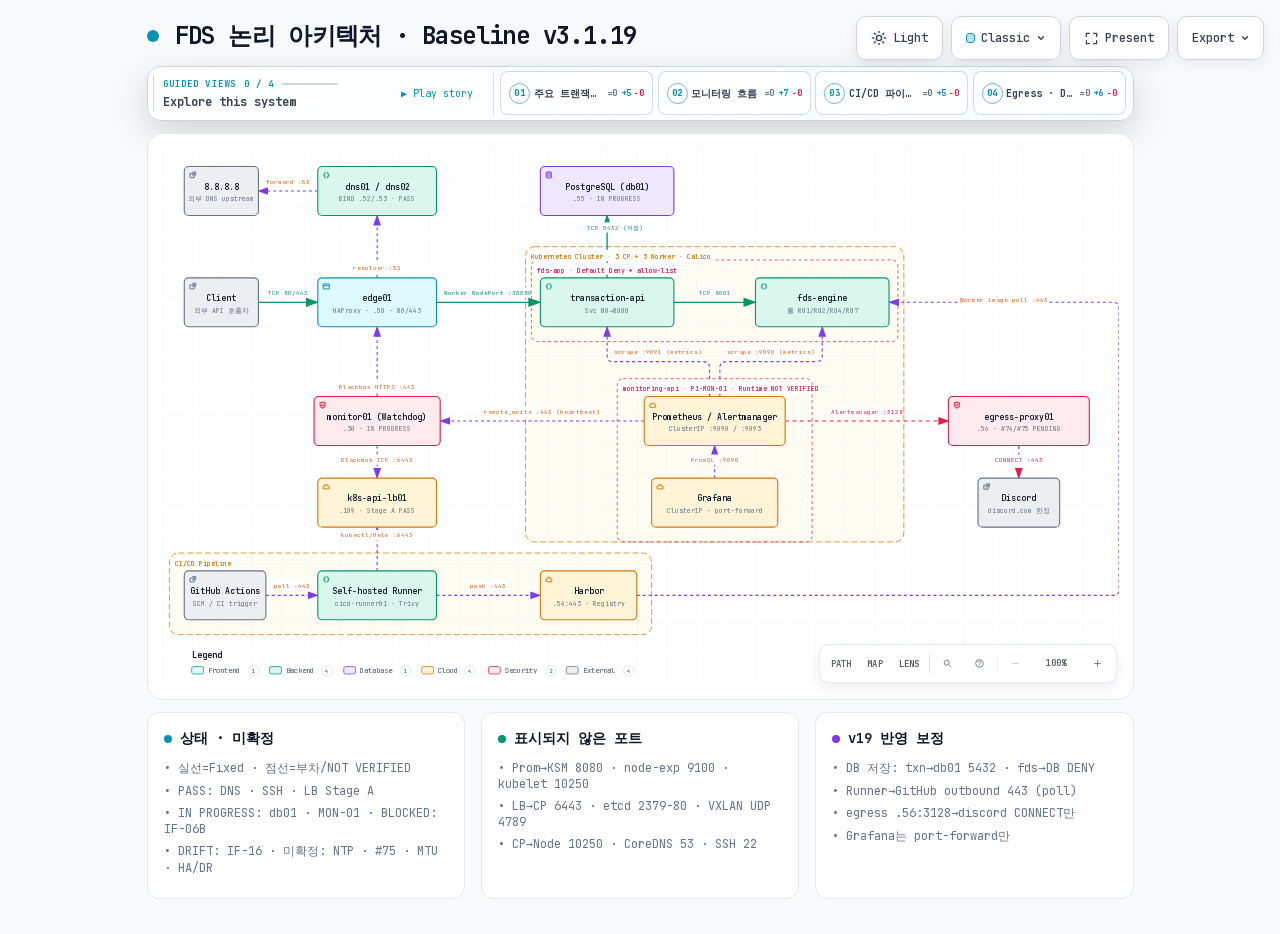
==== commit f9c79bad: "docs: update logical architecture to baseline v3.1.19 Add egress-proxy01/Discord, k8s-api-lb01, dns0" ====
--- a/logical_architecture.html
+++ b/logical_architecture.html
@@ -4,7 +4,7 @@
   <meta charset="UTF-8">
   <meta name="viewport" content="width=device-width, initial-scale=1.0">
   <meta name="generator" content="archify 2.17.0-dev.1">
-  <title>FDS 시스템 — 고수준 아키텍처 (Baseline v19 §4-13) Diagram</title>
+  <title>FDS 논리 아키텍처 · Baseline v3.1.19 Diagram</title>
   <script>
     // Resolve the theme before first paint so light-preference users don't
     // see a dark flash. The toolbar script below re-applies with UI state.
@@ -997,7 +997,8 @@
     }
     html[data-motion="still"] svg[data-story-playing="true"] .story-trail-flow {
       stroke-dasharray: none;
-      stroke-dashoffset: 0;      opacity: 0.55;
+      stroke-dashoffset: 0;
+      opacity: 0.55;
     }
     html[data-motion="still"] .intent-trace-flow,
     html[data-motion="still"] .route-probe-flow {
@@ -1996,7 +1997,8 @@
       text-transform: uppercase;
     }
     .semantic-passport-reach-actions {
-      display: grid;      grid-template-columns: repeat(2, minmax(0, 1fr));
+      display: grid;
+      grid-template-columns: repeat(2, minmax(0, 1fr));
       gap: 0.25rem;
     }
     .semantic-passport-reach-actions button {
@@ -2995,7 +2997,8 @@
       box-shadow: inset 0 1px 0 rgba(255, 255, 255, 0.82), 0 12px 32px rgba(45, 78, 99, 0.08);
     }
 
-    /* Preserve the one-screen guarantee on ordinary laptop displays. The       high-screen expansion above must not trade a fuller canvas for page
+    /* Preserve the one-screen guarantee on ordinary laptop displays. The
+       high-screen expansion above must not trade a fuller canvas for page
        scrolling at 900–1080px heights. */
     @media (min-width: 768px) and (max-height: 1100px) {
       .header { margin-bottom: 1rem; }
@@ -3994,7 +3997,8 @@
         gap: 0.25rem;
       }
       html[data-present="true"]:not([data-embed="true"]) .toolbar button {
-        min-height: 2.75rem;        padding: 0.42rem 0.58rem;
+        min-height: 2.75rem;
+        padding: 0.42rem 0.58rem;
       }
       html[data-present="true"]:not([data-embed="true"]) .header {
         min-height: 2.25rem;
@@ -4993,7 +4997,8 @@
         <span class="preset-control-mark" aria-hidden="true"></span>
         <span id="preset-label">Style</span>
         <span class="toolbar-icon toolbar-chevron" aria-hidden="true"></span>
-      </button>      <div class="preset-menu" id="preset-menu" role="menu" aria-label="Visual style">
+      </button>
+      <div class="preset-menu" id="preset-menu" role="menu" aria-label="Visual style">
         <div class="preset-menu-heading" role="presentation"><span>Visual identity</span><span>S cycles</span></div>
         <button class="preset-option" data-preset-value="classic" type="button" role="menuitemradio" aria-checked="false" tabindex="-1">
           <span class="preset-option-swatch classic" aria-hidden="true"></span>
@@ -5076,11 +5081,11 @@
            data-preset-badge-blueprint="BLUEPRINT / REV 01"
            data-preset-badge-editorial="EDITORIAL / FIELD NOTE">
         <div class="pulse-dot"></div>
-        <h1>FDS 시스템 — 고수준 아키텍처 (Baseline v19 §4-13)</h1>
+        <h1>FDS 논리 아키텍처 · Baseline v3.1.19</h1>
       </div>
     </div>
 
-    <script id="archify-guided-views-data" type="application/json">[{"id":"primary-path","label":"주요 트랜잭션 경로","focus":["client","edge01","transaction_api","fds_engine","db01"],"note":"Client 요청이 edge에서 FDS 평가를 거쳐 저장되기까지의 단일 경로."},{"id":"monitoring","label":"모니터링 흐름","focus":["prometheus","grafana","monitor01","transaction_api","fds_engine","edge01"],"note":"In-cluster 수집과 외부 Watchdog의 heartbeat / blackbox probe."},{"id":"cicd","label":"CI/CD 파이프라인","focus":["github","runner","harbor","transaction_api","fds_engine"],"note":"SCM 트리거부터 빌드, 이미지 푸시, 배포까지."}]</script>
+    <script id="archify-guided-views-data" type="application/json">[{"id":"primary-path","label":"주요 트랜잭션 경로","focus":["client","edge01","txn","fds","db01"],"note":"Client 요청이 edge01·transaction-api를 거쳐 FDS 평가와 DB 저장으로 이어지는 경로."},{"id":"monitoring","label":"모니터링 흐름","focus":["prom","grafana","monitor01","txn","fds","edge01","apilb"],"note":"In-cluster 수집과 monitor01 외부 Watchdog(heartbeat·Blackbox)."},{"id":"cicd","label":"CI/CD 파이프라인","focus":["github","runner","harbor","apilb","fds"],"note":"GitHub 트리거부터 Push, API LB 배포, Worker의 이미지 Pull까지."},{"id":"egress-dns","label":"Egress · DNS","focus":["prom","egress","discord","edge01","dns","upstream"],"note":"Alertmanager egress 프록시와 P1 내부 DNS."}]</script>
 
     <script id="archify-i18n-data" type="application/json">{"locale":"en","messages":{"viewer.kind.frontend":"Frontend","viewer.kind.backend":"Backend","viewer.kind.database":"Database","viewer.kind.cloud":"Cloud","viewer.kind.security":"Security","viewer.kind.messagebus":"Message bus","viewer.kind.external":"External","viewer.kind.neutral":"Neutral","viewer.kind.node":"Node","viewer.kind.start":"Start","viewer.kind.active":"Active","viewer.kind.waiting":"Waiting","viewer.kind.decision":"Decision","viewer.kind.success":"Success","viewer.kind.failure":"Failure","viewer.toolbar.actions":"Diagram actions","viewer.theme.toggle.title":"Toggle theme (T)","viewer.theme.toggle":"Toggle color theme","viewer.theme.dark":"Dark","viewer.theme.light":"Light","viewer.preset.choose.title":"Choose visual style (S cycles)","viewer.preset.choose":"Choose visual style","viewer.preset.style":"Style","viewer.preset.menu":"Visual style","viewer.preset.identity":"Visual identity","viewer.preset.cycles":"S cycles","viewer.preset.classic":"Classic","viewer.preset.classic.short":"Classic","viewer.preset.classic.hint":"Stable technical default","viewer.preset.flow":"Signal Flow","viewer.preset.flow.short":"Flow","viewer.preset.flow.hint":"Motion-forward presentation","viewer.preset.blueprint":"Blueprint","viewer.preset.blueprint.hint":"Engineering review","viewer.preset.editorial":"Editorial","viewer.preset.editorial.hint":"Publication and launch notes","viewer.preset.badge.signalFlow":"SIGNAL FLOW","viewer.preset.badge.blueprint":"BLUEPRINT / REV 01","viewer.preset.badge.editorial":"EDITORIAL / FIELD NOTE","viewer.preset.badge.editorialPlate":"ARCHIFY / PLATE 04","viewer.preset.current":"Visual style: {style}. Choose visual style","viewer.motion.live":"Live","viewer.motion.still":"Still","viewer.motion.pause":"Pause motion","viewer.motion.resume":"Resume motion","viewer.motion.reduced":"Motion paused by reduced-motion preference","viewer.motion.hidden":"Motion paused while this page is hidden","viewer.motion.yielding":"Pause motion; currently yielding to {owner}","viewer.motion.yielding.title":"Live preview enabled · yielding to {owner}","viewer.owner.story":"the guided story","viewer.owner.chapter":"the active chapter","viewer.owner.chapterPreview":"the chapter delta preview","viewer.owner.handoff":"the chapter handoff","viewer.owner.route":"Route Probe","viewer.owner.lens":"Semantic Lens","viewer.owner.relationship":"Relationship Preview","viewer.owner.intent":"Intent Trace","viewer.owner.focus":"semantic focus","viewer.owner.legend":"legend preview","viewer.owner.reader":"reader interaction","viewer.present.enter":"Enter presentation stage","viewer.present.enter.title":"Presentation stage (F)","viewer.present.exit":"Exit presentation stage","viewer.present.exit.title":"Exit presentation stage (F or Escape)","viewer.present.present":"Present","viewer.present.exit.label":"Exit","viewer.export.button":"Export","viewer.export.button.title":"Export diagram (E)","viewer.export.diagram":"Export diagram","viewer.export.menu":"Export","viewer.export.subtitle":"Portable, clean outputs","viewer.export.share":"Share","viewer.export.shareCard":"Share Card","viewer.export.routeShareCard":"Route Share Card","viewer.export.reachShareCard":"Reach Share Card","viewer.export.copyShareCard":"Copy Share Card","viewer.export.copyDiagram":"Copy diagram","viewer.export.clipboardPng":"PNG to clipboard","viewer.export.raster":"Raster images","viewer.export.image":"Image","viewer.export.lossless":"Lossless image","viewer.export.compact":"Compact image","viewer.export.modern":"Modern image","viewer.export.vectorMotion":"Vector and motion","viewer.export.vectorMotion.heading":"Vector \u0026 motion","viewer.export.editable":"Editable vector","viewer.export.motion6s":"6s motion","viewer.export.unsupported":"Not supported by this browser","viewer.export.clipboardUnsupported":"Clipboard image write not supported by this browser","viewer.export.clipboardUnsupported.period":"Clipboard image write not supported by this browser.","viewer.export.clipboardUnsupported.short":"Clipboard image write not supported in this browser.","viewer.export.motionUnavailable":"Motion capture unavailable in this browser","viewer.export.webmUnavailable":"WebM unavailable in this browser","viewer.export.failed":"Export failed: {message}","viewer.export.unknownVariant":"Unknown Share Card variant: {variant}","viewer.export.routeRequired":"Trace a route before exporting a Route Share Card","viewer.export.reachRequired":"Trace authored reach before exporting a Reach Share Card","viewer.export.unknown":"unknown","viewer.export.routeFailed":"Route Share Card export failed: {message}","viewer.export.reachFailed":"Reach Share Card export failed: {message}","viewer.export.copyFailed":"Copy failed: {message}","viewer.export.copiedPng":"Copied PNG to clipboard","viewer.export.copiedShare":"Copied Share Card","viewer.export.downloadedShare":"Downloaded Share Card","viewer.export.downloadedRoute":"Downloaded Route Share Card","viewer.export.downloadedReach":"Downloaded Reach Share Card","viewer.export.downloadedWebm":"Downloaded WebM","viewer.export.recording":"Recording 6 seconds of motion…","viewer.export.card.routeSummary.one":"Route: {source} → {target} · {count} directed hop","viewer.export.card.routeSummary.other":"Route: {source} → {target} · {count} directed hops","viewer.export.card.reachSummary":"Authored {direction} from {origin} · {nodes} · {links} · max {hops}","viewer.export.card.node.one":"{count} node","viewer.export.card.node.other":"{count} nodes","viewer.export.card.link.one":"{count} link","viewer.export.card.link.other":"{count} links","viewer.export.card.hop.one":"{count} hop","viewer.export.card.hop.other":"{count} hops","viewer.export.card.routeBadge":"ARCHIFY · ROUTE · {hops}","viewer.export.card.reachBadge":"ARCHIFY · {direction} REACH","viewer.export.card.defaultBadge":"ARCHIFY · {preset} · {theme}","viewer.export.direction.upstream":"Upstream","viewer.export.direction.downstream":"Downstream","viewer.export.error.canvasUnavailable":"Canvas unavailable for {label}","viewer.export.error.contextUnavailable":"2D canvas context unavailable for {label}","viewer.export.error.toBlobUnavailable":"canvas.toBlob unavailable for {label}","viewer.export.error.toBlobNull":"canvas.toBlob returned no data for {label}","viewer.export.error.variantsCombined":"Share Card variants cannot be combined","viewer.export.error.viewerState":"Share Card export could not remove temporary viewer state","viewer.export.error.routeState":"Route Card export could not preserve the resolved route safely","viewer.export.error.reachState":"Reach Card export could not preserve authored reach safely","viewer.export.error.webmRequirements":"WebM motion export requires a trace animation and browser MediaRecorder support","viewer.export.error.mediaRecorder":"MediaRecorder failed","viewer.export.error.emptyWebm":"MediaRecorder produced an empty WebM","viewer.export.error.webmBackground":"SVG background could not be loaded for WebM export","viewer.guided.region":"Guided diagram views","viewer.guided.previous":"Previous guided view","viewer.guided.previous.title":"Previous guided view ([)","viewer.guided.next":"Next guided view","viewer.guided.next.title":"Next guided view (])","viewer.guided.views":"Guided views","viewer.guided.explore":"Explore this system","viewer.guided.intro":"Step through curated paths without changing the source diagram.","viewer.guided.trail":"Story trail","viewer.guided.beat":"Beat","viewer.guided.nextBeat":"Next","viewer.guided.play":"Play guided story","viewer.guided.play.title":"Play guided story (P)","viewer.guided.pause":"Pause guided story","viewer.guided.pause.title":"Pause guided story (P)","viewer.guided.replay":"Replay guided story","viewer.guided.replay.title":"Replay guided story (P)","viewer.guided.playStory":"Play story","viewer.guided.pauseStory":"Pause","viewer.guided.replayStory":"Replay story","viewer.guided.motionUnavailable":"Story playback unavailable while motion is Still","viewer.guided.enableMotion":"Switch motion to Live to play the guided story","viewer.guided.selectBeatLink":"Select a Story Beat to copy its exact link","viewer.guided.copyMoment":"Copy moment","viewer.guided.momentCopied":"Moment link copied","viewer.guided.momentCopyFailed":"Could not copy story moment link","viewer.guided.copied":"Copied","viewer.guided.copyFailed":"Copy failed","viewer.guided.showAll":"Show all","viewer.guided.showAll.aria":"Show entire diagram","viewer.guided.chapters":"Story chapters","viewer.guided.storyTrail":"Story trail for {label}: {count} beats","viewer.guided.chapter.open":"Open chapter {index} of {total}: {label}, {count} stops","viewer.guided.chapter.current":"Current chapter {index} of {total}: {label}, {count} stops","viewer.guided.chapter.selectedNodes":"{count} selected nodes","viewer.guided.chapter.stops":"{count} stops","viewer.guided.chapter.stop.one":"{count} stop","viewer.guided.chapter.stop.other":"{count} stops","viewer.guided.chapter.current.title":"{label} — current chapter, {count} stops","viewer.guided.chapter.delta.expanded":"{stay} stay, {enter} enter, {leave} leave","viewer.guided.chapter.delta.aria":"Open chapter {index} of {total}: {label}. Chapter focus delta: {delta}","viewer.guided.chapter.delta.title":"{label} — {delta} chapter focus","viewer.guided.handoff":"{from} → {to} · via {label}","viewer.guided.share.chapter":"Chapter {index} / {total}","viewer.guided.share.initial":"Chapter 01 / 01","viewer.guided.share.default":"Guided chapter","viewer.guided.state.ready":"Ready","viewer.guided.state.playing":"Playing","viewer.guided.state.settled":"Settled","viewer.guided.state.paused":"Paused","viewer.guided.state.pinned":"Pinned","viewer.guided.state.still":"Still","viewer.guided.share.step":"Step {index} / {total} · {label}","viewer.guided.share.staticMoment":"{step} · Static moment","viewer.guided.share.complete":"{count} steps complete · {note}","viewer.guided.share.settled":"Path settled for reading.","viewer.guided.share.staticPath":"{count} steps · Static path","viewer.guided.share.ready":"{count} steps · Ready","viewer.guided.share.aria":"{state} chapter {index} of {total}: {label}. {beat}. {route}","viewer.guided.beat.start":"Beat {index} / {total} · {label} · starting point","viewer.guided.beat.forward":"Beat {index} / {total} · {from} → {to}","viewer.guided.beat.reverse":"Beat {index} / {total} · {from} → {to} · reverse authored link","viewer.guided.beat.multiple":"Beat {index} / {total} · {from} ⇄ {to} · {count} authored links","viewer.guided.beat.group":"Beat {index} / {total} · {from} · {to} · grouped · no direct link","viewer.guided.beat.aria.prefix":"Story beat {index} of {total}: {label}. ","viewer.guided.beat.aria.start":"Starting point.","viewer.guided.beat.aria.forward":"From {from} through one authored forward relationship.","viewer.guided.beat.aria.reverse":"From {from}; the authored relationship points from {to} to {from}.","viewer.guided.beat.aria.multiple":"From {from} through {count} authored relationships; shown without arbitrary motion.","viewer.guided.beat.aria.group":"Grouped from {from} with no direct authored relationship.","viewer.guided.caption.start":"Starting point","viewer.guided.caption.grouped":"Grouped transition · no direct authored link","viewer.guided.caption.more":" +{count} more","viewer.guided.caption.reverse":"Reverse authored relationship","viewer.guided.caption.relationships":"{count} authored relationships","viewer.guided.caption.relationship":"Authored relationship","viewer.guided.caption.direction":"authored direction: {from} → {to}","viewer.guided.caption.starting":"Authored starting point","viewer.guided.beatLink":"Copy link to current story moment: Beat {index} of {total}: {label}","viewer.guided.noStory":"This diagram has no authored guided story.","viewer.guide.eyebrow":"Diagram guide","viewer.guide.close":"Close diagram guide","viewer.guide.inspecting":"Inspecting compiled semantics","viewer.guide.actions":"Diagram exploration actions","viewer.guide.find":"Find any node","viewer.guide.find.hint":"Search labels, responsibilities, kinds, and stable IDs.","viewer.guide.route":"Trace a route","viewer.guide.route.aria":"Trace a directed route","viewer.guide.route.hint":"Ask how two semantic nodes connect in authored direction.","viewer.guide.map":"See the whole system","viewer.guide.map.hint":"Open Semantic Radar with a live viewport and stable nodes.","viewer.guide.lens":"Compare semantic kinds","viewer.guide.lens.hint":"Count roles, reveal their traffic, and compare direct authored links.","viewer.guide.story":"Play the guided story","viewer.guide.story.hint":"Walk the authored chapters and real relationships.","viewer.guide.present":"Enter Presentation Stage","viewer.guide.present.hint":"Give the live diagram the viewport without changing export.","viewer.guide.shortcuts":"Additional keyboard shortcuts","viewer.guide.shortcut.export":"Export","viewer.guide.shortcut.theme":"Theme","viewer.guide.shortcut.style":"Style","viewer.guide.shortcut.reset":"Reset","viewer.guide.shortcut.zoomIn":"Zoom in","viewer.guide.shortcut.zoomOut":"Zoom out","viewer.guide.shortcut.close":"Close","viewer.guide.facts":"{nodes} · {relationships} · {views}","viewer.guide.fact.node.one":"{count} semantic node","viewer.guide.fact.node.other":"{count} semantic nodes","viewer.guide.fact.relationship.one":"{count} relationship","viewer.guide.fact.relationship.other":"{count} relationships","viewer.guide.fact.view.one":"{count} guided view","viewer.guide.fact.view.other":"{count} guided views","viewer.guide.story.available.one":"Walk {count} authored chapter and its real relationships.","viewer.guide.story.available.other":"Walk {count} authored chapters and their real relationships.","viewer.guide.story.unavailable":"No authored guided story in this diagram.","viewer.guide.open":"Open diagram guide","viewer.guide.noStory":"This diagram has no authored guided story.","viewer.finder.title":"Find a node","viewer.finder.close":"Close node finder","viewer.finder.placeholder":"Search labels or IDs","viewer.finder.search":"Search diagram nodes","viewer.finder.results":"Diagram nodes","viewer.finder.empty":"No matching nodes","viewer.finder.result.focus":"Focus {label}","viewer.finder.result.routeStart":"Choose {label} as route start","viewer.finder.result.routeTarget":"Choose {label} as route destination, {links}","viewer.finder.status.empty":"No matching nodes","viewer.finder.status.count.one":"{count} matching node","viewer.finder.status.count.other":"{count} matching nodes","viewer.finder.noun.nodes":"nodes","viewer.finder.link.one":"{count} link","viewer.finder.link.other":"{count} links","viewer.finder.result.focus.one":"Focus {label}, {count} related connection","viewer.finder.result.focus.other":"Focus {label}, {count} related connections","viewer.finder.status.filtered":"{visible} of {available} {noun}","viewer.finder.status.all":"{available} {noun}","viewer.passport.eyebrow":"Semantic passport","viewer.passport.metadata":"Node metadata","viewer.passport.evidence":"Verified source evidence","viewer.passport.verified":"Verified source","viewer.passport.verificationScope":"Verified against local Git at the pinned revision. Remote access has not been checked.","viewer.passport.reach":"Authored reach","viewer.passport.reach.trace":"Trace authored reachability","viewer.passport.upstream":"Upstream","viewer.passport.downstream":"Downstream","viewer.passport.upstream.trace":"Trace upstream authored reachability","viewer.passport.downstream.trace":"Trace downstream authored reachability","viewer.passport.close":"Close semantic passport","viewer.passport.copy":"Copy link","viewer.passport.copy.focus":"Copy link to focused node","viewer.passport.relations":"Relations","viewer.passport.relations.show":"Show connected relationships","viewer.passport.relations.hide":"Hide connected relationships","viewer.passport.relations.list":"Connected relationships","viewer.passport.copyRelation":"Copy relation","viewer.passport.copyNode":"Copy node","viewer.passport.copyPinned":"Copy link to pinned relationship","viewer.passport.copySource":"Copy link to source node","viewer.passport.copy.focused.success":"Focused node link copied","viewer.passport.copy.pinned.success":"Pinned relationship link copied","viewer.passport.copy.focused.failed":"Could not copy focused node link","viewer.passport.copy.pinned.failed":"Could not copy pinned relationship link","viewer.passport.relationship.none":"No connected relationships","viewer.passport.relationship.count.one":"{count} relation","viewer.passport.relationship.count.other":"{count} relations","viewer.passport.relationship.show.one":"Show {count} connected relationship","viewer.passport.relationship.show.other":"Show {count} connected relationships","viewer.passport.relationship.summary":"{out} outgoing · {in} incoming{loops}","viewer.passport.relationship.loops":" · {count} loop","viewer.passport.relationship.explorer":"Direct relationship explorer","viewer.passport.relationship.help":"Use arrow keys to explore relationships. Press Enter or Space to pin details; Escape clears.","viewer.passport.relationship.loopsBack":"loops back","viewer.passport.relationship.connectsTo":"connects to","viewer.passport.relationship.connectsFrom":"connects from","viewer.passport.relationship.pinned":"Pinned relationship · {from} → {to} · {label}","viewer.passport.relationship.inspect":"Inspect relationship {index} of {total}: {from} to {to}, {label}. Press Enter for details.","viewer.passport.relationship.group.out":"Outgoing","viewer.passport.relationship.group.in":"Incoming","viewer.passport.relationship.group.loop":"Self loops","viewer.passport.relationship.row":"{group}: {relationship}, {neighbor}","viewer.passport.relationship.direction.out":"OUT →","viewer.passport.relationship.direction.in":"← IN","viewer.passport.relationship.direction.loop":"LOOP","viewer.passport.sourceCount.one":"{count} verified source reference","viewer.passport.sourceCount.other":"{count} verified source references","viewer.passport.sourceMarker":"SRC","viewer.passport.beacon.one":"{count} verified source; focus this node to inspect","viewer.passport.beacon.other":"{count} verified sources; focus this node to inspect","viewer.passport.repository.open":"Open verified repository revision {revision}","viewer.passport.source.open":"Open verified source {path} at revision {revision}","viewer.passport.source.openLink":"Open ↗","viewer.passport.reach.upstream.one":"Trace {count} upstream authored node","viewer.passport.reach.upstream.other":"Trace {count} upstream authored nodes","viewer.passport.reach.downstream.one":"Trace {count} downstream authored node","viewer.passport.reach.downstream.other":"Trace {count} downstream authored nodes","viewer.passport.reach.noUpstream":"No upstream authored nodes","viewer.passport.reach.noDownstream":"No downstream authored nodes","viewer.passport.reach.status":"{direction} · {nodes} nodes · {links} links · max {hops} hops","viewer.route.eyebrow":"Route probe","viewer.route.start":"Choose a start node","viewer.route.start.find":"Find start","viewer.route.start.find.aria":"Find a route start","viewer.route.copy":"Copy link","viewer.route.copy.aria":"Copy link to traced route","viewer.route.clear":"Clear","viewer.route.clear.aria":"Clear route probe","viewer.route.traced":"Traced route","viewer.route.pickTwo":"Pick two semantic nodes on the diagram","viewer.route.pickOne":"Pick a semantic node on the diagram","viewer.route.controls":"Route journey controls","viewer.route.previous":"Previous route position","viewer.route.play":"Play route journey","viewer.route.pause":"Pause route journey","viewer.route.replay":"Replay route journey","viewer.route.next":"Next route position","viewer.route.journey":"Journey","viewer.route.pause.label":"Pause","viewer.route.replay.label":"Replay","viewer.route.overview":"Overview","viewer.route.overview.aria":"Show complete route overview","viewer.route.instructions":"Choose the source, then the destination. Direction matters.","viewer.route.destination":"Choose a destination from {label}","viewer.route.destination.find":"Find target","viewer.route.destination.find.aria":"Find a reachable route destination","viewer.route.differentDestination":"Choose a different destination","viewer.route.distinct":"A route needs two distinct semantic nodes.","viewer.route.unreachable":"No directed route to {label}","viewer.route.unreachable.detail":"{target} is not reachable from {source}. Pick a highlighted destination.","viewer.route.start.instructions":"Select the source. The next step will reveal only directed destinations.","viewer.route.copy.success":"Traced route link copied","viewer.route.copy.failed":"Could not copy traced route link","viewer.route.position":"Route position {index} of {total}: {label}","viewer.route.step":"Step {index} of {total} · {phase} · {label}","viewer.route.motionRequired":"Automatic journey requires Live motion","viewer.route.trigger.clear":"Clear traced route","viewer.route.overview.status":"{nodes} · {hops} · shortest authored route","viewer.route.overview.node.one":"{count} node","viewer.route.overview.node.other":"{count} nodes","viewer.route.overview.hop.one":"{count} directed hop","viewer.route.overview.hop.other":"{count} directed hops","viewer.route.phase.playing":"Playing","viewer.route.phase.complete":"Complete","viewer.route.phase.inspecting":"Inspecting","viewer.route.destination.count.one":"{count} directed destination available. Pick a highlighted node.","viewer.route.destination.count.other":"{count} directed destinations available. Pick a highlighted node.","viewer.route.noOutgoing":"No outgoing route starts here. Clear and choose another source.","viewer.route.result.title":"{source} to {target}","viewer.route.finder.source.title":"Choose route start","viewer.route.finder.source.placeholder":"Search route sources","viewer.route.finder.source.empty":"No matching route sources","viewer.route.finder.source.results":"Nodes that can start a route","viewer.route.finder.source.noun":"route sources","viewer.route.finder.source.badge":"start","viewer.route.finder.target.title":"Destination from {label}","viewer.route.finder.target.placeholder":"Search reachable destinations","viewer.route.finder.target.empty":"No matching reachable destinations","viewer.route.finder.target.results":"Reachable route destinations","viewer.route.finder.target.noun":"reachable destinations","viewer.route.hop.one":"{count} hop","viewer.route.hop.other":"{count} hops","viewer.lens.eyebrow":"Semantic lens","viewer.lens.title":"Compare system roles","viewer.lens.close":"Close semantic lens","viewer.lens.instruction":"Choose up to two semantic kinds. One reveals its real traffic; two compare only direct authored relationships.","viewer.lens.kinds":"Semantic kinds","viewer.lens.choose":"Choose a kind to inspect its nodes and touching relationships.","viewer.lens.copy":"Copy link to semantic lens","viewer.lens.clear":"Clear semantic lens","viewer.lens.open":"Open semantic lens","viewer.lens.openActive":"Open active semantic lens","viewer.lens.legend":"Semantic legend","viewer.lens.legend.inspect.one":"Inspect {label}, {count} node","viewer.lens.legend.inspect.other":"Inspect {label}, {count} nodes","viewer.lens.kind.count.one":"{label}, {count} node","viewer.lens.kind.count.other":"{label}, {count} nodes","viewer.lens.compare.one":"{first} → {second}: {forward} · {second} → {first}: {reverse} · {count} direct relationship","viewer.lens.compare.other":"{first} → {second}: {forward} · {second} → {first}: {reverse} · {count} direct relationships","viewer.lens.single":"{nodes} · {relationships} · connected peers remain visible","viewer.lens.node.one":"{count} {label} node","viewer.lens.node.other":"{count} {label} nodes","viewer.lens.relationship.one":"{count} touching relationship","viewer.lens.relationship.other":"{count} touching relationships","viewer.radar.title":"Semantic radar","viewer.radar.building":"Building overview","viewer.radar.openFull":"Open full semantic radar","viewer.radar.open":"Open radar","viewer.radar.close":"Close semantic radar","viewer.radar.surface":"Diagram overview. Click a node to focus it, or use arrow keys to pan.","viewer.radar.click":"Click node","viewer.radar.drag":"Drag to pan","viewer.radar.space":"Semantic radar needs more MAP space.","viewer.radar.nodes":"Semantic diagram radar nodes","viewer.radar.focus":"Focus {label} from Semantic Radar","viewer.radar.status":"{count} nodes · {viewport}","viewer.radar.fullMap":"{count} nodes · full map","viewer.radar.compacted":"Radar compacted to avoid covering the Semantic Passport or MAP controls.","viewer.radar.cancelWaiting":"Cancel semantic radar waiting for more MAP space","viewer.radar.needsSpace":"Semantic radar needs more visible MAP space","viewer.radar.viewport.full":"full map","viewer.radar.viewport.width":"{percent}% width","viewer.radar.viewport.scale":"{percent}% viewport","viewer.nav.controls":"Diagram view controls","viewer.nav.route":"Trace a directed route","viewer.nav.route.title":"Trace route (R)","viewer.nav.route.short":"PATH","viewer.nav.radar":"Open semantic radar","viewer.nav.radar.title":"Semantic radar (M)","viewer.nav.radar.short":"MAP","viewer.nav.lens":"Open semantic lens","viewer.nav.lens.title":"Semantic lens (L)","viewer.nav.lens.short":"LENS","viewer.nav.find":"Find a node","viewer.nav.find.title":"Find a node (/)","viewer.nav.guide":"Open diagram guide","viewer.nav.guide.title":"Diagram guide (?)","viewer.nav.zoomOut":"Zoom out","viewer.nav.zoomOut.title":"Zoom out (-)","viewer.nav.reset":"Reset diagram view","viewer.nav.reset.title":"Reset view (0)","viewer.nav.read":"READ","viewer.nav.zoomIn":"Zoom in","viewer.nav.zoomIn.title":"Zoom in (+)","viewer.nav.camera":"{hint}. Reset diagram view","viewer.nav.camera.title":"{semantic}{hint} · reset view (0)","viewer.nav.camera.semantic":"Semantic camera active · ","viewer.nav.level.map":"MAP","viewer.nav.level.read":"READ","viewer.nav.level.full":"FULL","viewer.nav.level.auto":"AUTO","viewer.nav.detail.map":"Zoom in to reveal relationship labels and node context","viewer.nav.detail.read":"Zoom in again to reveal tags and annotations","viewer.nav.detail.full":"Full diagram detail","viewer.intent.summary":"{label}. {out} outgoing, {in} incoming{loops}. {total} connections. Press Enter for details.","viewer.intent.loops":", {count} self loop","viewer.common.copied":"Copied","viewer.common.copyFailed":"Copy failed","viewer.common.copyLink":"Copy link","viewer.common.clear":"Clear","viewer.common.close":"Close"}}</script>
     <div class="guided-views no-print" id="guided-views" hidden aria-label="Guided diagram views">
@@ -5125,8 +5130,8 @@
     <!-- Main Diagram -->
     <div class="diagram-container" data-detail-level="read"
          data-preset-badge-editorial-plate="ARCHIFY / PLATE 04">
-      <svg viewBox="0 0 1170 628" role="img" lang="en" aria-labelledby="archify-diagram-title archify-diagram-description" data-preset="classic" data-quality-profile="showcase">
-        <title id="archify-diagram-title">FDS 시스템 — 고수준 아키텍처 (Baseline v19 §4-13)</title>
+      <svg viewBox="0 0 1290 724" role="img" lang="en" aria-labelledby="archify-diagram-title archify-diagram-description" data-preset="classic" data-quality-profile="showcase">
+        <title id="archify-diagram-title">FDS 논리 아키텍처 · Baseline v3.1.19</title>
         <desc id="archify-diagram-description">An architecture diagram generated by Archify.</desc>
         <!-- Definitions -->
         <defs>
@@ -5151,254 +5156,355 @@
         <rect width="100%" height="100%" fill="url(#grid)" />
 
         <!-- Boundaries (behind everything) -->
-        <rect data-graph-role="structural-frame" data-composition-frame-kind="region" data-composition-frame-id="0" data-composition-frame-label="Kubernetes Cluster" x="338" y="86" width="584" height="300" rx="12" class="c-region" stroke-width="1"/>
-
-        <rect data-graph-role="structural-frame" data-composition-frame-kind="security-group" data-composition-frame-id="1" data-composition-frame-label="fds-app Namespace — Default Deny" x="346" y="276" width="378" height="110" rx="8" class="c-security-group" stroke-width="1"/>
-
-        <rect data-graph-role="structural-frame" data-composition-frame-kind="region" data-composition-frame-id="2" data-composition-frame-label="CI/CD Pipeline" x="2" y="456" width="516" height="104" rx="12" class="c-region" stroke-width="1"/>
+        <rect data-graph-role="structural-frame" data-composition-frame-kind="region" data-composition-frame-id="0" data-composition-frame-label="Kubernetes Cluster · 3 CP + 3 Worker · Calico" x="490" y="133" width="510" height="398" rx="12" class="c-region" stroke-width="1"/>
+
+        <rect data-graph-role="structural-frame" data-composition-frame-kind="security-group" data-composition-frame-id="1" data-composition-frame-label="fds-app · Default Deny + allow-list" x="498" y="151" width="494" height="110" rx="8" class="c-security-group" stroke-width="1"/>
+
+        <rect data-graph-role="structural-frame" data-composition-frame-kind="security-group" data-composition-frame-id="2" data-composition-frame-label="monitoring-api · P1-MON-01 · Runtime NOT VERIFIED" x="613.658049816129" y="311" width="262.6839003677419" height="220" rx="8" class="c-security-group" stroke-width="1"/>
+
+        <rect data-graph-role="structural-frame" data-composition-frame-kind="region" data-composition-frame-id="3" data-composition-frame-label="CI/CD Pipeline" x="10" y="546" width="650" height="110" rx="12" class="c-region" stroke-width="1"/>
 
         <!-- Connection paths (before components for correct z-order) -->
-        <path data-edge-from="client" data-edge-to="edge01" data-edge-label="HTTPS 80/443" data-edge-key="0" data-composition-points="130,330;190,330" d="M 130 330 L 190 330" class="a-emphasis" stroke-width="1.8" marker-end="url(#arrowhead-emphasis)"/>
-        <path data-edge-from="edge01" data-edge-to="transaction_api" data-edge-label="요청 전달" data-edge-key="1" data-composition-points="310,330;360,330" d="M 310 330 L 360 330" class="a-emphasis" stroke-width="1.8" marker-end="url(#arrowhead-emphasis)"/>
-        <path data-edge-from="transaction_api" data-edge-to="fds_engine" data-edge-label="FDS 호출" data-edge-key="2" data-composition-points="510,333;560,333" d="M 510 333 L 560 333" class="a-emphasis" stroke-width="1.8" marker-end="url(#arrowhead-emphasis)"/>
-        <path data-edge-from="fds_engine" data-edge-to="db01" data-edge-label="저장" data-edge-key="3" data-composition-points="710,333;760,333" d="M 710 333 L 760 333" class="a-emphasis" stroke-width="1.8" marker-end="url(#arrowhead-emphasis)"/>
-        <path data-edge-from="prometheus" data-edge-to="transaction_api" data-edge-label="scrape :9091" data-edge-key="4" data-composition-points="435,170;435,300" d="M 435 170 L 435 300" class="a-dashed" stroke-width="1.5" marker-end="url(#arrowhead-dashed)"/>
-        <path data-edge-from="prometheus" data-edge-to="fds_engine" data-edge-label="scrape :9090" data-edge-key="5" data-composition-points="435,110;435,95;635,95;635,300" d="M 435 110 L 435 102.5 Q 435 95 442.5 95 L 627 95 Q 635 95 635 103 L 635 300" class="a-dashed" stroke-width="1.5" marker-end="url(#arrowhead-dashed)"/>
-        <path data-edge-from="grafana" data-edge-to="prometheus" data-edge-label="query (ClusterIP)" data-edge-key="6" data-composition-points="760,140;510,140" d="M 760 140 L 510 140" class="a-dashed" stroke-width="1.5" marker-end="url(#arrowhead-dashed)"/>
-        <path data-edge-from="prometheus" data-edge-to="monitor01" data-edge-label="remote_write :443 (heartbeat only)" data-edge-key="7" data-composition-points="435,110;435,65;1055,65;1055,110" d="M 435 110 L 435 73 Q 435 65 443 65 L 1047 65 Q 1055 65 1055 73 L 1055 110" class="a-dashed" stroke-width="1.5" marker-end="url(#arrowhead-dashed)"/>
-        <path data-edge-from="monitor01" data-edge-to="edge01" data-edge-label="blackbox probe" data-edge-key="8" data-composition-points="1055,110;1055,35;250,35;250,300" d="M 1055 110 L 1055 43 Q 1055 35 1047 35 L 258 35 Q 250 35 250 43 L 250 300" class="a-dashed" stroke-width="1.5" marker-end="url(#arrowhead-dashed)"/>
-        <path data-edge-from="github" data-edge-to="runner" data-edge-label="trigger" data-edge-key="9" data-composition-points="140,510;190,510" d="M 140 510 L 190 510" class="a-dashed" stroke-width="1.5" marker-end="url(#arrowhead-dashed)"/>
-        <path data-edge-from="runner" data-edge-to="harbor" data-edge-label="push image" data-edge-key="10" data-composition-points="330,510;370,510" d="M 330 510 L 370 510" class="a-dashed" stroke-width="1.5" marker-end="url(#arrowhead-dashed)"/>
-        <path data-edge-from="harbor" data-edge-to="transaction_api" data-edge-label="kubectl/Helm 배포" data-edge-key="11" data-composition-points="435,480;435,366" d="M 435 480 L 435 366" class="a-dashed" stroke-width="1.5" marker-end="url(#arrowhead-dashed)"/>
-        <path data-edge-from="harbor" data-edge-to="fds_engine" data-edge-label="kubectl/Helm 배포" data-edge-key="12" data-composition-points="500,510;635,510;635,366" d="M 500 510 L 627 510 Q 635 510 635 502 L 635 366" class="a-dashed" stroke-width="1.5" marker-end="url(#arrowhead-dashed)"/>
+        <path data-edge-from="client" data-edge-to="edge01" data-edge-label="TCP 80/443" data-edge-key="0" data-composition-points="130,208;210,208" d="M 130 208 L 210 208" class="a-emphasis" stroke-width="1.8" marker-end="url(#arrowhead-emphasis)"/>
+        <path data-edge-from="edge01" data-edge-to="txn" data-edge-label="Worker NodePort :30080" data-edge-key="1" data-composition-points="370,208;510,208" d="M 370 208 L 510 208" class="a-emphasis" stroke-width="1.8" marker-end="url(#arrowhead-emphasis)"/>
+        <path data-edge-from="txn" data-edge-to="fds" data-edge-label="TCP 8001" data-edge-key="2" data-composition-points="690,208;800,208" d="M 690 208 L 800 208" class="a-emphasis" stroke-width="1.8" marker-end="url(#arrowhead-emphasis)"/>
+        <path data-edge-from="txn" data-edge-to="db01" data-edge-label="TCP 5432 (저장)" data-edge-key="3" data-composition-points="600,175;600,91" d="M 600 175 L 600 91" class="a-emphasis" stroke-width="1.8" marker-end="url(#arrowhead-emphasis)"/>
+        <path data-edge-from="prom" data-edge-to="txn" data-edge-label="scrape :9091 (metrics)" data-edge-key="4" data-composition-points="738,335;738,288;600,288;600,241" d="M 738 335 L 738 296 Q 738 288 730 288 L 608 288 Q 600 288 600 280 L 600 241" class="a-dashed" stroke-width="1.5" marker-end="url(#arrowhead-dashed)"/>
+        <path data-edge-from="prom" data-edge-to="fds" data-edge-label="scrape :9090 (metrics)" data-edge-key="5" data-composition-points="752,335;752,288;890,288;890,241" d="M 752 335 L 752 296 Q 752 288 760 288 L 882 288 Q 890 288 890 280 L 890 241" class="a-dashed" stroke-width="1.5" marker-end="url(#arrowhead-dashed)"/>
+        <path data-edge-from="grafana" data-edge-to="prom" data-edge-label="PromQL :9090" data-edge-key="6" data-composition-points="745,445;745,401" d="M 745 445 L 745 401" class="a-dashed" stroke-width="1.5" marker-end="url(#arrowhead-dashed)"/>
+        <path data-edge-from="prom" data-edge-to="monitor01" data-edge-label="remote_write :443 (heartbeat)" data-edge-key="7" data-composition-points="650,368;375,368" d="M 650 368 L 375 368" class="a-dashed" stroke-width="1.5" marker-end="url(#arrowhead-dashed)"/>
+        <path data-edge-from="monitor01" data-edge-to="edge01" data-edge-label="Blackbox HTTPS :443" data-edge-key="8" data-composition-points="290,335;290,241" d="M 290 335 L 290 241" class="a-dashed" stroke-width="1.5" marker-end="url(#arrowhead-dashed)"/>
+        <path data-edge-from="monitor01" data-edge-to="apilb" data-edge-label="Blackbox TCP :6443" data-edge-key="9" data-composition-points="290,401;290,445" d="M 290 401 L 290 445" class="a-dashed" stroke-width="1.5" marker-end="url(#arrowhead-dashed)"/>
+        <path data-edge-from="prom" data-edge-to="egress" data-edge-label="Alertmanager :3128" data-edge-key="10" data-composition-points="840,368;1060,368" d="M 840 368 L 1060 368" class="a-security" stroke-width="1.5" marker-end="url(#arrowhead-security)"/>
+        <path data-edge-from="egress" data-edge-to="discord" data-edge-label="CONNECT :443" data-edge-key="11" data-composition-points="1155,401;1155,445" d="M 1155 401 L 1155 445" class="a-security" stroke-width="1.5" marker-end="url(#arrowhead-security)"/>
+        <path data-edge-from="github" data-edge-to="runner" data-edge-label="poll :443" data-edge-key="12" data-composition-points="140,603;210,603" d="M 140 603 L 210 603" class="a-dashed" stroke-width="1.5" marker-end="url(#arrowhead-dashed)"/>
+        <path data-edge-from="runner" data-edge-to="harbor" data-edge-label="push :443" data-edge-key="13" data-composition-points="370,603;510,603" d="M 370 603 L 510 603" class="a-dashed" stroke-width="1.5" marker-end="url(#arrowhead-dashed)"/>
+        <path data-edge-from="runner" data-edge-to="apilb" data-edge-label="kubectl/Helm :6443" data-edge-key="14" data-composition-points="290,570;290,511" d="M 290 570 L 290 511" class="a-dashed" stroke-width="1.5" marker-end="url(#arrowhead-dashed)"/>
+        <path data-edge-from="edge01" data-edge-to="dns" data-edge-label="resolver :53" data-edge-key="15" data-composition-points="290,175;290,91" d="M 290 175 L 290 91" class="a-dashed" stroke-width="1.5" marker-end="url(#arrowhead-dashed)"/>
+        <path data-edge-from="dns" data-edge-to="upstream" data-edge-label="forward :53" data-edge-key="16" data-composition-points="210,58;130,58" d="M 210 58 L 130 58" class="a-dashed" stroke-width="1.5" marker-end="url(#arrowhead-dashed)"/>
+        <path data-edge-from="harbor" data-edge-to="fds" data-edge-label="Worker image pull :443" data-edge-key="17" data-composition-points="640,603;1290,603;1290,208;980,208" d="M 640 603 L 1282 603 Q 1290 603 1290 595 L 1290 216 Q 1290 208 1282 208 L 980 208" class="a-dashed" stroke-width="1.5" marker-end="url(#arrowhead-dashed)"/>
 
         <!-- Components -->
-        <g id="node-client" data-node-id="client" data-node-label="Client" tabindex="0" role="button" aria-label="Focus Client, 외부 API 호출자, Architecture component" aria-pressed="false" data-node-kind="external" data-node-sublabel="외부 API 호출자" data-node-context="Architecture component">
-          <title>Client · 외부 API 호출자 · Architecture component</title>
-          <rect x="20" y="300" width="110" height="60" rx="6" class="c-mask"/>
-          <rect x="20" y="300" width="110" height="60" rx="6" class="c-external" stroke-width="1.5"/>
-          <g aria-hidden="true" data-semantic-sigil="external" class="semantic-sigil s-external" transform="translate(26 306) scale(0.6875)">
+        <g id="node-upstream" data-node-id="upstream" data-node-label="8.8.8.8" tabindex="0" role="button" aria-label="Focus 8.8.8.8, 외부 DNS upstream, Architecture component" aria-pressed="false" data-node-kind="external" data-node-sublabel="외부 DNS upstream" data-node-context="Architecture component">
+          <title>8.8.8.8 · 외부 DNS upstream · Architecture component</title>
+          <rect x="30" y="25" width="100" height="66" rx="6" class="c-mask"/>
+          <rect x="30" y="25" width="100" height="66" rx="6" class="c-external" stroke-width="1.5"/>
+          <g aria-hidden="true" data-semantic-sigil="external" class="semantic-sigil s-external" transform="translate(36 31) scale(0.6875)">
             <rect x="2.5" y="5" width="8.5" height="8" rx="1.5"/>
             <path d="M8 2.5h5.5V8M13.5 2.5 7.5 8.5"/>
           </g>
-          <text data-node-label="" data-detail-anchor="" x="75" y="328" class="t-primary" font-size="11" font-weight="600" text-anchor="middle">Client</text>
-        <text data-detail="context" x="75" y="344" class="t-muted" font-size="9" text-anchor="middle">외부 API 호출자</text>
+          <text data-node-label="" data-detail-anchor="" x="80" y="56" class="t-primary" font-size="11" font-weight="600" text-anchor="middle">8.8.8.8</text>
+        <text data-detail="context" x="80" y="72" class="t-muted" font-size="9" text-anchor="middle">외부 DNS upstream</text>
         </g>
 
-        <g id="node-edge01" data-node-id="edge01" data-node-label="edge01" tabindex="0" role="button" aria-label="Focus edge01, HAProxy · 80/443, Architecture component" aria-pressed="false" data-node-kind="security" data-node-sublabel="HAProxy · 80/443" data-node-context="Architecture component">
-          <title>edge01 · HAProxy · 80/443 · Architecture component</title>
-          <rect x="190" y="300" width="120" height="60" rx="6" class="c-mask"/>
-          <rect x="190" y="300" width="120" height="60" rx="6" class="c-security" stroke-width="1.5"/>
-          <g aria-hidden="true" data-semantic-sigil="security" class="semantic-sigil s-security" transform="translate(196 306) scale(0.6875)">
-            <path d="M8 2.2 13 4v3.5c0 3.1-1.8 5.4-5 6.5-3.2-1.1-5-3.4-5-6.5V4Z"/>
-            <path d="m5.8 8 1.5 1.5 3-3"/>
-          </g>
-          <text data-node-label="" data-detail-anchor="" x="250" y="328" class="t-primary" font-size="11" font-weight="600" text-anchor="middle">edge01</text>
-        <text data-detail="context" x="250" y="344" class="t-muted" font-size="9" text-anchor="middle">HAProxy · 80/443</text>
-        </g>
-
-        <g id="node-transaction_api" data-node-id="transaction_api" data-node-label="transaction-api" tabindex="0" role="button" aria-label="Focus transaction-api, 검증·FDS호출·저장, Kubernetes Cluster › fds-app Namespace — Default Deny" aria-pressed="false" data-node-kind="backend" data-node-sublabel="검증·FDS호출·저장" data-node-context="Kubernetes Cluster › fds-app Namespace — Default Deny">
-          <title>transaction-api · 검증·FDS호출·저장 · Kubernetes Cluster › fds-app Namespace — Default Deny</title>
-          <rect x="360" y="300" width="150" height="66" rx="6" class="c-mask"/>
-          <rect x="360" y="300" width="150" height="66" rx="6" class="c-backend" stroke-width="1.5"/>
-          <g aria-hidden="true" data-semantic-sigil="backend" class="semantic-sigil s-backend" transform="translate(366 306) scale(0.6875)">
+        <g id="node-dns" data-node-id="dns" data-node-label="dns01 / dns02" tabindex="0" role="button" aria-label="Focus dns01 / dns02, BIND .52/.53 · PASS, Architecture component" aria-pressed="false" data-node-kind="backend" data-node-sublabel="BIND .52/.53 · PASS" data-node-tag="P1 · PASS" data-node-context="Architecture component">
+          <title>dns01 / dns02 · BIND .52/.53 · PASS · Architecture component · P1 · PASS</title>
+          <rect x="210" y="25" width="160" height="66" rx="6" class="c-mask"/>
+          <rect x="210" y="25" width="160" height="66" rx="6" class="c-backend" stroke-width="1.5"/>
+          <g aria-hidden="true" data-semantic-sigil="backend" class="semantic-sigil s-backend" transform="translate(216 31) scale(0.6875)">
             <path d="M6 3 3 8l3 5M10 3l3 5-3 5"/>
           </g>
-          <text data-node-label="" data-detail-anchor="" x="435" y="331" class="t-primary" font-size="11" font-weight="600" text-anchor="middle">transaction-api</text>
-        <text data-detail="context" x="435" y="347" class="t-muted" font-size="9" text-anchor="middle">검증·FDS호출·저장</text>
+          <text data-node-label="" data-detail-anchor="" x="290" y="56" class="t-primary" font-size="11" font-weight="600" text-anchor="middle">dns01 / dns02</text>
+        <text data-detail="context" x="290" y="72" class="t-muted" font-size="9" text-anchor="middle">BIND .52/.53 · PASS</text>
+        <text data-detail="fine" x="290" y="83" class="t-backend" font-size="7" text-anchor="middle">P1 · PASS</text>
         </g>
 
-        <g id="node-fds_engine" data-node-id="fds_engine" data-node-label="fds-engine" tabindex="0" role="button" aria-label="Focus fds-engine, R01/R02/R04/R07, Kubernetes Cluster › fds-app Namespace — Default Deny" aria-pressed="false" data-node-kind="backend" data-node-sublabel="R01/R02/R04/R07" data-node-context="Kubernetes Cluster › fds-app Namespace — Default Deny">
-          <title>fds-engine · R01/R02/R04/R07 · Kubernetes Cluster › fds-app Namespace — Default Deny</title>
-          <rect x="560" y="300" width="150" height="66" rx="6" class="c-mask"/>
-          <rect x="560" y="300" width="150" height="66" rx="6" class="c-backend" stroke-width="1.5"/>
-          <g aria-hidden="true" data-semantic-sigil="backend" class="semantic-sigil s-backend" transform="translate(566 306) scale(0.6875)">
-            <path d="M6 3 3 8l3 5M10 3l3 5-3 5"/>
-          </g>
-          <text data-node-label="" data-detail-anchor="" x="635" y="331" class="t-primary" font-size="11" font-weight="600" text-anchor="middle">fds-engine</text>
-        <text data-detail="context" x="635" y="347" class="t-muted" font-size="9" text-anchor="middle">R01/R02/R04/R07</text>
-        </g>
-
-        <g id="node-db01" data-node-id="db01" data-node-label="db01" tabindex="0" role="button" aria-label="Focus db01, PostgreSQL, Architecture component" aria-pressed="false" data-node-kind="database" data-node-sublabel="PostgreSQL" data-node-context="Architecture component">
-          <title>db01 · PostgreSQL · Architecture component</title>
-          <rect x="760" y="300" width="140" height="62" rx="6" class="c-mask"/>
-          <rect x="760" y="300" width="140" height="62" rx="6" class="c-database" stroke-width="1.5"/>
-          <g aria-hidden="true" data-semantic-sigil="database" class="semantic-sigil s-database" transform="translate(766 306) scale(0.6875)">
+        <g id="node-db01" data-node-id="db01" data-node-label="PostgreSQL (db01)" tabindex="0" role="button" aria-label="Focus PostgreSQL (db01), .55 · IN PROGRESS, Architecture component" aria-pressed="false" data-node-kind="database" data-node-sublabel=".55 · IN PROGRESS" data-node-tag="IN PROGRESS · IF-04" data-node-context="Architecture component">
+          <title>PostgreSQL (db01) · .55 · IN PROGRESS · Architecture component · IN PROGRESS · IF-04</title>
+          <rect x="510" y="25" width="180" height="66" rx="6" class="c-mask"/>
+          <rect x="510" y="25" width="180" height="66" rx="6" class="c-database" stroke-width="1.5"/>
+          <g aria-hidden="true" data-semantic-sigil="database" class="semantic-sigil s-database" transform="translate(516 31) scale(0.6875)">
             <ellipse cx="8" cy="4" rx="5" ry="2"/>
             <path d="M3 4v8c0 1.1 2.2 2 5 2s5-.9 5-2V4M3 8c0 1.1 2.2 2 5 2s5-.9 5-2"/>
           </g>
-          <text data-node-label="" data-detail-anchor="" x="830" y="329" class="t-primary" font-size="11" font-weight="600" text-anchor="middle">db01</text>
-        <text data-detail="context" x="830" y="345" class="t-muted" font-size="9" text-anchor="middle">PostgreSQL</text>
+          <text data-node-label="" data-detail-anchor="" x="600" y="56" class="t-primary" font-size="11" font-weight="600" text-anchor="middle">PostgreSQL (db01)</text>
+        <text data-detail="context" x="600" y="72" class="t-muted" font-size="9" text-anchor="middle">.55 · IN PROGRESS</text>
+        <text data-detail="fine" x="600" y="83" class="t-database" font-size="7" text-anchor="middle">IN PROGRESS · IF-04</text>
         </g>
 
-        <g id="node-prometheus" data-node-id="prometheus" data-node-label="Prometheus" tabindex="0" role="button" aria-label="Focus Prometheus, in-cluster 수집, Kubernetes Cluster" aria-pressed="false" data-node-kind="backend" data-node-sublabel="in-cluster 수집" data-node-context="Kubernetes Cluster">
-          <title>Prometheus · in-cluster 수집 · Kubernetes Cluster</title>
-          <rect x="360" y="110" width="150" height="60" rx="6" class="c-mask"/>
-          <rect x="360" y="110" width="150" height="60" rx="6" class="c-backend" stroke-width="1.5"/>
-          <g aria-hidden="true" data-semantic-sigil="backend" class="semantic-sigil s-backend" transform="translate(366 116) scale(0.6875)">
-            <path d="M6 3 3 8l3 5M10 3l3 5-3 5"/>
+        <g id="node-client" data-node-id="client" data-node-label="Client" tabindex="0" role="button" aria-label="Focus Client, 외부 API 호출자, Architecture component" aria-pressed="false" data-node-kind="external" data-node-sublabel="외부 API 호출자" data-node-context="Architecture component">
+          <title>Client · 외부 API 호출자 · Architecture component</title>
+          <rect x="30" y="175" width="100" height="66" rx="6" class="c-mask"/>
+          <rect x="30" y="175" width="100" height="66" rx="6" class="c-external" stroke-width="1.5"/>
+          <g aria-hidden="true" data-semantic-sigil="external" class="semantic-sigil s-external" transform="translate(36 181) scale(0.6875)">
+            <rect x="2.5" y="5" width="8.5" height="8" rx="1.5"/>
+            <path d="M8 2.5h5.5V8M13.5 2.5 7.5 8.5"/>
           </g>
-          <text data-node-label="" data-detail-anchor="" x="435" y="138" class="t-primary" font-size="11" font-weight="600" text-anchor="middle">Prometheus</text>
-        <text data-detail="context" x="435" y="154" class="t-muted" font-size="9" text-anchor="middle">in-cluster 수집</text>
+          <text data-node-label="" data-detail-anchor="" x="80" y="206" class="t-primary" font-size="11" font-weight="600" text-anchor="middle">Client</text>
+        <text data-detail="context" x="80" y="222" class="t-muted" font-size="9" text-anchor="middle">외부 API 호출자</text>
         </g>
 
-        <g id="node-grafana" data-node-id="grafana" data-node-label="Grafana" tabindex="0" role="button" aria-label="Focus Grafana, ClusterIP only, Kubernetes Cluster" aria-pressed="false" data-node-kind="frontend" data-node-sublabel="ClusterIP only" data-node-context="Kubernetes Cluster">
-          <title>Grafana · ClusterIP only · Kubernetes Cluster</title>
-          <rect x="760" y="110" width="140" height="60" rx="6" class="c-mask"/>
-          <rect x="760" y="110" width="140" height="60" rx="6" class="c-frontend" stroke-width="1.5"/>
-          <g aria-hidden="true" data-semantic-sigil="frontend" class="semantic-sigil s-frontend" transform="translate(766 116) scale(0.6875)">
+        <g id="node-edge01" data-node-id="edge01" data-node-label="edge01" tabindex="0" role="button" aria-label="Focus edge01, HAProxy · .50 · 80/443, Architecture component" aria-pressed="false" data-node-kind="frontend" data-node-sublabel="HAProxy · .50 · 80/443" data-node-tag="FIXED" data-node-context="Architecture component">
+          <title>edge01 · HAProxy · .50 · 80/443 · Architecture component · FIXED</title>
+          <rect x="210" y="175" width="160" height="66" rx="6" class="c-mask"/>
+          <rect x="210" y="175" width="160" height="66" rx="6" class="c-frontend" stroke-width="1.5"/>
+          <g aria-hidden="true" data-semantic-sigil="frontend" class="semantic-sigil s-frontend" transform="translate(216 181) scale(0.6875)">
             <rect x="2" y="3" width="12" height="10" rx="2"/>
             <path d="M2 6.5h12"/>
             <circle cx="4.1" cy="4.8" r=".7" class="sigil-fill"/>
             <circle cx="6.3" cy="4.8" r=".7" class="sigil-fill"/>
           </g>
-          <text data-node-label="" data-detail-anchor="" x="830" y="138" class="t-primary" font-size="11" font-weight="600" text-anchor="middle">Grafana</text>
-        <text data-detail="context" x="830" y="154" class="t-muted" font-size="9" text-anchor="middle">ClusterIP only</text>
+          <text data-node-label="" data-detail-anchor="" x="290" y="206" class="t-primary" font-size="11" font-weight="600" text-anchor="middle">edge01</text>
+        <text data-detail="context" x="290" y="222" class="t-muted" font-size="9" text-anchor="middle">HAProxy · .50 · 80/443</text>
+        <text data-detail="fine" x="290" y="233" class="t-frontend" font-size="7" text-anchor="middle">FIXED</text>
         </g>
 
-        <g id="node-monitor01" data-node-id="monitor01" data-node-label="monitor01" tabindex="0" role="button" aria-label="Focus monitor01, External Watchdog, Architecture component" aria-pressed="false" data-node-kind="external" data-node-sublabel="External Watchdog" data-node-tag="IN PROGRESS · P1-MON-01 · NOT VERIFIED" data-node-context="Architecture component">
-          <title>monitor01 · External Watchdog · Architecture component · IN PROGRESS · P1-MON-01 · NOT VERIFIED</title>
-          <rect x="980" y="110" width="150" height="62" rx="6" class="c-mask"/>
-          <rect x="980" y="110" width="150" height="62" rx="6" class="c-external" stroke-width="1.5"/>
-          <g aria-hidden="true" data-semantic-sigil="external" class="semantic-sigil s-external" transform="translate(986 116) scale(0.6875)">
+        <g id="node-txn" data-node-id="txn" data-node-label="transaction-api" tabindex="0" role="button" aria-label="Focus transaction-api, Svc 80→8000, Kubernetes Cluster · 3 CP + 3 Worker · Calico › fds-app · Default Deny + allow-list" aria-pressed="false" data-node-kind="backend" data-node-sublabel="Svc 80→8000" data-node-tag="FIXED" data-node-context="Kubernetes Cluster · 3 CP + 3 Worker · Calico › fds-app · Default Deny + allow-list">
+          <title>transaction-api · Svc 80→8000 · Kubernetes Cluster · 3 CP + 3 Worker · Calico › fds-app · Default Deny + allow-list · FIXED</title>
+          <rect x="510" y="175" width="180" height="66" rx="6" class="c-mask"/>
+          <rect x="510" y="175" width="180" height="66" rx="6" class="c-backend" stroke-width="1.5"/>
+          <g aria-hidden="true" data-semantic-sigil="backend" class="semantic-sigil s-backend" transform="translate(516 181) scale(0.6875)">
+            <path d="M6 3 3 8l3 5M10 3l3 5-3 5"/>
+          </g>
+          <text data-node-label="" data-detail-anchor="" x="600" y="206" class="t-primary" font-size="11" font-weight="600" text-anchor="middle">transaction-api</text>
+        <text data-detail="context" x="600" y="222" class="t-muted" font-size="9" text-anchor="middle">Svc 80→8000</text>
+        <text data-detail="fine" x="600" y="233" class="t-backend" font-size="7" text-anchor="middle">FIXED</text>
+        </g>
+
+        <g id="node-fds" data-node-id="fds" data-node-label="fds-engine" tabindex="0" role="button" aria-label="Focus fds-engine, 룰 R01/R02/R04/R07, Kubernetes Cluster · 3 CP + 3 Worker · Calico › fds-app · Default Deny + allow-list" aria-pressed="false" data-node-kind="backend" data-node-sublabel="룰 R01/R02/R04/R07" data-node-tag="FIXED" data-node-context="Kubernetes Cluster · 3 CP + 3 Worker · Calico › fds-app · Default Deny + allow-list">
+          <title>fds-engine · 룰 R01/R02/R04/R07 · Kubernetes Cluster · 3 CP + 3 Worker · Calico › fds-app · Default Deny + allow-list · FIXED</title>
+          <rect x="800" y="175" width="180" height="66" rx="6" class="c-mask"/>
+          <rect x="800" y="175" width="180" height="66" rx="6" class="c-backend" stroke-width="1.5"/>
+          <g aria-hidden="true" data-semantic-sigil="backend" class="semantic-sigil s-backend" transform="translate(806 181) scale(0.6875)">
+            <path d="M6 3 3 8l3 5M10 3l3 5-3 5"/>
+          </g>
+          <text data-node-label="" data-detail-anchor="" x="890" y="206" class="t-primary" font-size="11" font-weight="600" text-anchor="middle">fds-engine</text>
+        <text data-detail="context" x="890" y="222" class="t-muted" font-size="9" text-anchor="middle">룰 R01/R02/R04/R07</text>
+        <text data-detail="fine" x="890" y="233" class="t-backend" font-size="7" text-anchor="middle">FIXED</text>
+        </g>
+
+        <g id="node-monitor01" data-node-id="monitor01" data-node-label="monitor01 (Watchdog)" tabindex="0" role="button" aria-label="Focus monitor01 (Watchdog), .30 · IN PROGRESS, Architecture component" aria-pressed="false" data-node-kind="security" data-node-sublabel=".30 · IN PROGRESS" data-node-tag="External Watchdog" data-node-context="Architecture component">
+          <title>monitor01 (Watchdog) · .30 · IN PROGRESS · Architecture component · External Watchdog</title>
+          <rect x="205" y="335" width="170" height="66" rx="6" class="c-mask"/>
+          <rect x="205" y="335" width="170" height="66" rx="6" class="c-security" stroke-width="1.5"/>
+          <g aria-hidden="true" data-semantic-sigil="security" class="semantic-sigil s-security" transform="translate(211 341) scale(0.6875)">
+            <path d="M8 2.2 13 4v3.5c0 3.1-1.8 5.4-5 6.5-3.2-1.1-5-3.4-5-6.5V4Z"/>
+            <path d="m5.8 8 1.5 1.5 3-3"/>
+          </g>
+          <text data-node-label="" data-detail-anchor="" x="290" y="366" class="t-primary" font-size="11" font-weight="600" text-anchor="middle">monitor01 (Watchdog)</text>
+        <text data-detail="context" x="290" y="382" class="t-muted" font-size="9" text-anchor="middle">.30 · IN PROGRESS</text>
+        <text data-detail="fine" x="290" y="393" class="t-security" font-size="7" text-anchor="middle">External Watchdog</text>
+        </g>
+
+        <g id="node-prom" data-node-id="prom" data-node-label="Prometheus / Alertmanager" tabindex="0" role="button" aria-label="Focus Prometheus / Alertmanager, ClusterIP :9090 / :9093, Kubernetes Cluster · 3 CP + 3 Worker · Calico › monitoring-api · P1-MON-01 · Runtime NOT VERIFIED" aria-pressed="false" data-node-kind="cloud" data-node-sublabel="ClusterIP :9090 / :9093" data-node-tag="IN PROGRESS" data-node-context="Kubernetes Cluster · 3 CP + 3 Worker · Calico › monitoring-api · P1-MON-01 · Runtime NOT VERIFIED">
+          <title>Prometheus / Alertmanager · ClusterIP :9090 / :9093 · Kubernetes Cluster · 3 CP + 3 Worker · Calico › monitoring-api · P1-MON-01 · Runtime NOT VERIFIED · IN PROGRESS</title>
+          <rect x="650" y="335" width="190" height="66" rx="6" class="c-mask"/>
+          <rect x="650" y="335" width="190" height="66" rx="6" class="c-cloud" stroke-width="1.5"/>
+          <g aria-hidden="true" data-semantic-sigil="cloud" class="semantic-sigil s-cloud" transform="translate(656 341) scale(0.6875)">
+            <path d="M4.3 12.5h7.3a2.4 2.4 0 0 0 .2-4.8 4 4 0 0 0-7.5-1.3A3.1 3.1 0 0 0 4.3 12.5Z"/>
+          </g>
+          <text data-node-label="" data-detail-anchor="" x="745" y="366" class="t-primary" font-size="11" font-weight="600" text-anchor="middle">Prometheus / Alertmanager</text>
+        <text data-detail="context" x="745" y="382" class="t-muted" font-size="9" text-anchor="middle">ClusterIP :9090 / :9093</text>
+        <text data-detail="fine" x="745" y="393" class="t-cloud" font-size="7" text-anchor="middle">IN PROGRESS</text>
+        </g>
+
+        <g id="node-egress" data-node-id="egress" data-node-label="egress-proxy01" tabindex="0" role="button" aria-label="Focus egress-proxy01, .56 · #74/#75 PENDING, Architecture component" aria-pressed="false" data-node-kind="security" data-node-sublabel=".56 · #74/#75 PENDING" data-node-tag="Squid · server08" data-node-context="Architecture component">
+          <title>egress-proxy01 · .56 · #74/#75 PENDING · Architecture component · Squid · server08</title>
+          <rect x="1060" y="335" width="190" height="66" rx="6" class="c-mask"/>
+          <rect x="1060" y="335" width="190" height="66" rx="6" class="c-security" stroke-width="1.5"/>
+          <g aria-hidden="true" data-semantic-sigil="security" class="semantic-sigil s-security" transform="translate(1066 341) scale(0.6875)">
+            <path d="M8 2.2 13 4v3.5c0 3.1-1.8 5.4-5 6.5-3.2-1.1-5-3.4-5-6.5V4Z"/>
+            <path d="m5.8 8 1.5 1.5 3-3"/>
+          </g>
+          <text data-node-label="" data-detail-anchor="" x="1155" y="366" class="t-primary" font-size="11" font-weight="600" text-anchor="middle">egress-proxy01</text>
+        <text data-detail="context" x="1155" y="382" class="t-muted" font-size="9" text-anchor="middle">.56 · #74/#75 PENDING</text>
+        <text data-detail="fine" x="1155" y="393" class="t-security" font-size="7" text-anchor="middle">Squid · server08</text>
+        </g>
+
+        <g id="node-discord" data-node-id="discord" data-node-label="Discord" tabindex="0" role="button" aria-label="Focus Discord, discord.com 한정, Architecture component" aria-pressed="false" data-node-kind="external" data-node-sublabel="discord.com 한정" data-node-context="Architecture component">
+          <title>Discord · discord.com 한정 · Architecture component</title>
+          <rect x="1100" y="445" width="110" height="66" rx="6" class="c-mask"/>
+          <rect x="1100" y="445" width="110" height="66" rx="6" class="c-external" stroke-width="1.5"/>
+          <g aria-hidden="true" data-semantic-sigil="external" class="semantic-sigil s-external" transform="translate(1106 451) scale(0.6875)">
             <rect x="2.5" y="5" width="8.5" height="8" rx="1.5"/>
             <path d="M8 2.5h5.5V8M13.5 2.5 7.5 8.5"/>
           </g>
-          <text data-node-label="" data-detail-anchor="" x="1055" y="139" class="t-primary" font-size="11" font-weight="600" text-anchor="middle">monitor01</text>
-        <text data-detail="context" x="1055" y="155" class="t-muted" font-size="9" text-anchor="middle">External Watchdog</text>
-        <text data-detail="fine" x="1055" y="164" class="t-external" font-size="6.2" text-anchor="middle">IN PROGRESS · P1-MON-01 · NOT VERIFIED</text>
+          <text data-node-label="" data-detail-anchor="" x="1155" y="476" class="t-primary" font-size="11" font-weight="600" text-anchor="middle">Discord</text>
+        <text data-detail="context" x="1155" y="492" class="t-muted" font-size="9" text-anchor="middle">discord.com 한정</text>
         </g>
 
-        <g id="node-github" data-node-id="github" data-node-label="GitHub Actions" tabindex="0" role="button" aria-label="Focus GitHub Actions, SCM / CI trigger, CI/CD Pipeline" aria-pressed="false" data-node-kind="external" data-node-sublabel="SCM / CI trigger" data-node-context="CI/CD Pipeline">
-          <title>GitHub Actions · SCM / CI trigger · CI/CD Pipeline</title>
-          <rect x="20" y="480" width="120" height="60" rx="6" class="c-mask"/>
-          <rect x="20" y="480" width="120" height="60" rx="6" class="c-external" stroke-width="1.5"/>
-          <g aria-hidden="true" data-semantic-sigil="external" class="semantic-sigil s-external" transform="translate(26 486) scale(0.6875)">
+        <g id="node-apilb" data-node-id="apilb" data-node-label="k8s-api-lb01" tabindex="0" role="button" aria-label="Focus k8s-api-lb01, .109 · Stage A PASS, Architecture component" aria-pressed="false" data-node-kind="cloud" data-node-sublabel=".109 · Stage A PASS" data-node-tag="6443 → CP 3대" data-node-context="Architecture component">
+          <title>k8s-api-lb01 · .109 · Stage A PASS · Architecture component · 6443 → CP 3대</title>
+          <rect x="210" y="445" width="160" height="66" rx="6" class="c-mask"/>
+          <rect x="210" y="445" width="160" height="66" rx="6" class="c-cloud" stroke-width="1.5"/>
+          <g aria-hidden="true" data-semantic-sigil="cloud" class="semantic-sigil s-cloud" transform="translate(216 451) scale(0.6875)">
+            <path d="M4.3 12.5h7.3a2.4 2.4 0 0 0 .2-4.8 4 4 0 0 0-7.5-1.3A3.1 3.1 0 0 0 4.3 12.5Z"/>
+          </g>
+          <text data-node-label="" data-detail-anchor="" x="290" y="476" class="t-primary" font-size="11" font-weight="600" text-anchor="middle">k8s-api-lb01</text>
+        <text data-detail="context" x="290" y="492" class="t-muted" font-size="9" text-anchor="middle">.109 · Stage A PASS</text>
+        <text data-detail="fine" x="290" y="503" class="t-cloud" font-size="7" text-anchor="middle">6443 → CP 3대</text>
+        </g>
+
+        <g id="node-grafana" data-node-id="grafana" data-node-label="Grafana" tabindex="0" role="button" aria-label="Focus Grafana, ClusterIP · port-forward, Kubernetes Cluster · 3 CP + 3 Worker · Calico › monitoring-api · P1-MON-01 · Runtime NOT VERIFIED" aria-pressed="false" data-node-kind="cloud" data-node-sublabel="ClusterIP · port-forward" data-node-tag="NOT VERIFIED" data-node-context="Kubernetes Cluster · 3 CP + 3 Worker · Calico › monitoring-api · P1-MON-01 · Runtime NOT VERIFIED">
+          <title>Grafana · ClusterIP · port-forward · Kubernetes Cluster · 3 CP + 3 Worker · Calico › monitoring-api · P1-MON-01 · Runtime NOT VERIFIED · NOT VERIFIED</title>
+          <rect x="660" y="445" width="170" height="66" rx="6" class="c-mask"/>
+          <rect x="660" y="445" width="170" height="66" rx="6" class="c-cloud" stroke-width="1.5"/>
+          <g aria-hidden="true" data-semantic-sigil="cloud" class="semantic-sigil s-cloud" transform="translate(666 451) scale(0.6875)">
+            <path d="M4.3 12.5h7.3a2.4 2.4 0 0 0 .2-4.8 4 4 0 0 0-7.5-1.3A3.1 3.1 0 0 0 4.3 12.5Z"/>
+          </g>
+          <text data-node-label="" data-detail-anchor="" x="745" y="476" class="t-primary" font-size="11" font-weight="600" text-anchor="middle">Grafana</text>
+        <text data-detail="context" x="745" y="492" class="t-muted" font-size="9" text-anchor="middle">ClusterIP · port-forward</text>
+        <text data-detail="fine" x="745" y="503" class="t-cloud" font-size="7" text-anchor="middle">NOT VERIFIED</text>
+        </g>
+
+        <g id="node-github" data-node-id="github" data-node-label="GitHub Actions" tabindex="0" role="button" aria-label="Focus GitHub Actions, SCM / CI trigger, CI/CD Pipeline" aria-pressed="false" data-node-kind="external" data-node-sublabel="SCM / CI trigger" data-node-tag="FIXED" data-node-context="CI/CD Pipeline">
+          <title>GitHub Actions · SCM / CI trigger · CI/CD Pipeline · FIXED</title>
+          <rect x="30" y="570" width="110" height="66" rx="6" class="c-mask"/>
+          <rect x="30" y="570" width="110" height="66" rx="6" class="c-external" stroke-width="1.5"/>
+          <g aria-hidden="true" data-semantic-sigil="external" class="semantic-sigil s-external" transform="translate(36 576) scale(0.6875)">
             <rect x="2.5" y="5" width="8.5" height="8" rx="1.5"/>
             <path d="M8 2.5h5.5V8M13.5 2.5 7.5 8.5"/>
           </g>
-          <text data-node-label="" data-detail-anchor="" x="80" y="508" class="t-primary" font-size="11" font-weight="600" text-anchor="middle">GitHub Actions</text>
-        <text data-detail="context" x="80" y="524" class="t-muted" font-size="9" text-anchor="middle">SCM / CI trigger</text>
+          <text data-node-label="" data-detail-anchor="" x="85" y="601" class="t-primary" font-size="11" font-weight="600" text-anchor="middle">GitHub Actions</text>
+        <text data-detail="context" x="85" y="617" class="t-muted" font-size="9" text-anchor="middle">SCM / CI trigger</text>
+        <text data-detail="fine" x="85" y="628" class="t-external" font-size="7" text-anchor="middle">FIXED</text>
         </g>
 
-        <g id="node-runner" data-node-id="runner" data-node-label="Self-hosted Runner" tabindex="0" role="button" aria-label="Focus Self-hosted Runner, Build/Test/Trivy, CI/CD Pipeline" aria-pressed="false" data-node-kind="backend" data-node-sublabel="Build/Test/Trivy" data-node-context="CI/CD Pipeline">
-          <title>Self-hosted Runner · Build/Test/Trivy · CI/CD Pipeline</title>
-          <rect x="190" y="480" width="140" height="60" rx="6" class="c-mask"/>
-          <rect x="190" y="480" width="140" height="60" rx="6" class="c-backend" stroke-width="1.5"/>
-          <g aria-hidden="true" data-semantic-sigil="backend" class="semantic-sigil s-backend" transform="translate(196 486) scale(0.6875)">
+        <g id="node-runner" data-node-id="runner" data-node-label="Self-hosted Runner" tabindex="0" role="button" aria-label="Focus Self-hosted Runner, cicd-runner01 · Trivy, CI/CD Pipeline" aria-pressed="false" data-node-kind="backend" data-node-sublabel="cicd-runner01 · Trivy" data-node-tag="FIXED" data-node-context="CI/CD Pipeline">
+          <title>Self-hosted Runner · cicd-runner01 · Trivy · CI/CD Pipeline · FIXED</title>
+          <rect x="210" y="570" width="160" height="66" rx="6" class="c-mask"/>
+          <rect x="210" y="570" width="160" height="66" rx="6" class="c-backend" stroke-width="1.5"/>
+          <g aria-hidden="true" data-semantic-sigil="backend" class="semantic-sigil s-backend" transform="translate(216 576) scale(0.6875)">
             <path d="M6 3 3 8l3 5M10 3l3 5-3 5"/>
           </g>
-          <text data-node-label="" data-detail-anchor="" x="260" y="508" class="t-primary" font-size="11" font-weight="600" text-anchor="middle">Self-hosted Runner</text>
-        <text data-detail="context" x="260" y="524" class="t-muted" font-size="9" text-anchor="middle">Build/Test/Trivy</text>
+          <text data-node-label="" data-detail-anchor="" x="290" y="601" class="t-primary" font-size="11" font-weight="600" text-anchor="middle">Self-hosted Runner</text>
+        <text data-detail="context" x="290" y="617" class="t-muted" font-size="9" text-anchor="middle">cicd-runner01 · Trivy</text>
+        <text data-detail="fine" x="290" y="628" class="t-backend" font-size="7" text-anchor="middle">FIXED</text>
         </g>
 
-        <g id="node-harbor" data-node-id="harbor" data-node-label="Harbor" tabindex="0" role="button" aria-label="Focus Harbor, Container Registry, CI/CD Pipeline" aria-pressed="false" data-node-kind="cloud" data-node-sublabel="Container Registry" data-node-context="CI/CD Pipeline">
-          <title>Harbor · Container Registry · CI/CD Pipeline</title>
-          <rect x="370" y="480" width="130" height="60" rx="6" class="c-mask"/>
-          <rect x="370" y="480" width="130" height="60" rx="6" class="c-cloud" stroke-width="1.5"/>
-          <g aria-hidden="true" data-semantic-sigil="cloud" class="semantic-sigil s-cloud" transform="translate(376 486) scale(0.6875)">
+        <g id="node-harbor" data-node-id="harbor" data-node-label="Harbor" tabindex="0" role="button" aria-label="Focus Harbor, .54:443 · Registry, CI/CD Pipeline" aria-pressed="false" data-node-kind="cloud" data-node-sublabel=".54:443 · Registry" data-node-tag="FIXED" data-node-context="CI/CD Pipeline">
+          <title>Harbor · .54:443 · Registry · CI/CD Pipeline · FIXED</title>
+          <rect x="510" y="570" width="130" height="66" rx="6" class="c-mask"/>
+          <rect x="510" y="570" width="130" height="66" rx="6" class="c-cloud" stroke-width="1.5"/>
+          <g aria-hidden="true" data-semantic-sigil="cloud" class="semantic-sigil s-cloud" transform="translate(516 576) scale(0.6875)">
             <path d="M4.3 12.5h7.3a2.4 2.4 0 0 0 .2-4.8 4 4 0 0 0-7.5-1.3A3.1 3.1 0 0 0 4.3 12.5Z"/>
           </g>
-          <text data-node-label="" data-detail-anchor="" x="435" y="508" class="t-primary" font-size="11" font-weight="600" text-anchor="middle">Harbor</text>
-        <text data-detail="context" x="435" y="524" class="t-muted" font-size="9" text-anchor="middle">Container Registry</text>
+          <text data-node-label="" data-detail-anchor="" x="575" y="601" class="t-primary" font-size="11" font-weight="600" text-anchor="middle">Harbor</text>
+        <text data-detail="context" x="575" y="617" class="t-muted" font-size="9" text-anchor="middle">.54:443 · Registry</text>
+        <text data-detail="fine" x="575" y="628" class="t-cloud" font-size="7" text-anchor="middle">FIXED</text>
         </g>
 
         <!-- Connection labels -->
-        <g data-detail="context" data-edge-from="client" data-edge-to="edge01" data-edge-label="HTTPS 80/443" data-edge-key="0">
-          <rect x="126.2" y="286" width="67.6" height="14" rx="3" class="c-mask"/>
-          <text x="160" y="296" class="t-backend" font-size="8" text-anchor="middle">HTTPS 80/443</text>
+        <g data-detail="context" data-edge-from="client" data-edge-to="edge01" data-edge-label="TCP 80/443" data-edge-key="0">
+          <rect x="141" y="188" width="58" height="14" rx="3" class="c-mask"/>
+          <text x="170" y="198" class="t-backend" font-size="8" text-anchor="middle">TCP 80/443</text>
         </g>
-        <g data-detail="context" data-edge-from="edge01" data-edge-to="transaction_api" data-edge-label="요청 전달" data-edge-key="1">
-          <rect x="308.4" y="310" width="53.199999999999996" height="14" rx="3" class="c-mask"/>
-          <text x="335" y="320" class="t-backend" font-size="8" text-anchor="middle">요청 전달</text>
+        <g data-detail="context" data-edge-from="edge01" data-edge-to="txn" data-edge-label="Worker NodePort :30080" data-edge-key="1">
+          <rect x="382.2" y="188" width="115.6" height="14" rx="3" class="c-mask"/>
+          <text x="440" y="198" class="t-backend" font-size="8" text-anchor="middle">Worker NodePort :30080</text>
         </g>
-        <g data-detail="context" data-edge-from="transaction_api" data-edge-to="fds_engine" data-edge-label="FDS 호출" data-edge-key="2">
-          <rect x="510.8" y="313" width="48.4" height="14" rx="3" class="c-mask"/>
-          <text x="535" y="323" class="t-backend" font-size="8" text-anchor="middle">FDS 호출</text>
+        <g data-detail="context" data-edge-from="txn" data-edge-to="fds" data-edge-label="TCP 8001" data-edge-key="2">
+          <rect x="720.8" y="188" width="48.4" height="14" rx="3" class="c-mask"/>
+          <text x="745" y="198" class="t-backend" font-size="8" text-anchor="middle">TCP 8001</text>
         </g>
-        <g data-detail="context" data-edge-from="fds_engine" data-edge-to="db01" data-edge-label="저장" data-edge-key="3">
-          <rect x="720" y="313" width="30" height="14" rx="3" class="c-mask"/>
-          <text x="735" y="323" class="t-backend" font-size="8" text-anchor="middle">저장</text>
+        <g data-detail="context" data-edge-from="txn" data-edge-to="db01" data-edge-label="TCP 5432 (저장)" data-edge-key="3">
+          <rect x="569" y="100" width="82" height="14" rx="3" class="c-mask"/>
+          <text x="610" y="110" class="t-backend" font-size="8" text-anchor="middle">TCP 5432 (저장)</text>
         </g>
-        <g data-detail="context" data-edge-from="prometheus" data-edge-to="transaction_api" data-edge-label="scrape :9091" data-edge-key="4">
-          <rect x="401.2" y="174" width="67.6" height="14" rx="3" class="c-mask"/>
-          <text x="435" y="184" class="t-messagebus" font-size="8" text-anchor="middle">scrape :9091</text>
+        <g data-detail="context" data-edge-from="prom" data-edge-to="txn" data-edge-label="scrape :9091 (metrics)" data-edge-key="4">
+          <rect x="611.2" y="268" width="115.6" height="14" rx="3" class="c-mask"/>
+          <text x="669" y="278" class="t-messagebus" font-size="8" text-anchor="middle">scrape :9091 (metrics)</text>
         </g>
-        <g data-detail="context" data-edge-from="prometheus" data-edge-to="fds_engine" data-edge-label="scrape :9090" data-edge-key="5">
-          <rect x="501.2" y="75" width="67.6" height="14" rx="3" class="c-mask"/>
-          <text x="535" y="85" class="t-messagebus" font-size="8" text-anchor="middle">scrape :9090</text>
+        <g data-detail="context" data-edge-from="prom" data-edge-to="fds" data-edge-label="scrape :9090 (metrics)" data-edge-key="5">
+          <rect x="763.2" y="268" width="115.6" height="14" rx="3" class="c-mask"/>
+          <text x="821" y="278" class="t-messagebus" font-size="8" text-anchor="middle">scrape :9090 (metrics)</text>
         </g>
-        <g data-detail="context" data-edge-from="grafana" data-edge-to="prometheus" data-edge-label="query (ClusterIP)" data-edge-key="6">
-          <rect x="529.2" y="120" width="91.6" height="14" rx="3" class="c-mask"/>
-          <text x="575" y="130" class="t-messagebus" font-size="8" text-anchor="middle">query (ClusterIP)</text>
+        <g data-detail="context" data-edge-from="grafana" data-edge-to="prom" data-edge-label="PromQL :9090" data-edge-key="6">
+          <rect x="711.2" y="413" width="67.6" height="14" rx="3" class="c-mask"/>
+          <text x="745" y="423" class="t-messagebus" font-size="8" text-anchor="middle">PromQL :9090</text>
         </g>
-        <g data-detail="context" data-edge-from="prometheus" data-edge-to="monitor01" data-edge-label="remote_write :443 (heartbeat only)" data-edge-key="7">
-          <rect x="658.4" y="45" width="173.2" height="14" rx="3" class="c-mask"/>
-          <text x="745" y="55" class="t-messagebus" font-size="8" text-anchor="middle">remote_write :443 (heartbeat only)</text>
+        <g data-detail="context" data-edge-from="prom" data-edge-to="monitor01" data-edge-label="remote_write :443 (heartbeat)" data-edge-key="7">
+          <rect x="437.9" y="348" width="149.2" height="14" rx="3" class="c-mask"/>
+          <text x="512.5" y="358" class="t-messagebus" font-size="8" text-anchor="middle">remote_write :443 (heartbeat)</text>
         </g>
-        <g data-detail="context" data-edge-from="monitor01" data-edge-to="edge01" data-edge-label="blackbox probe" data-edge-key="8">
-          <rect x="613.9" y="15" width="77.2" height="14" rx="3" class="c-mask"/>
-          <text x="652.5" y="25" class="t-messagebus" font-size="8" text-anchor="middle">blackbox probe</text>
+        <g data-detail="context" data-edge-from="monitor01" data-edge-to="edge01" data-edge-label="Blackbox HTTPS :443" data-edge-key="8">
+          <rect x="239.4" y="315" width="101.2" height="14" rx="3" class="c-mask"/>
+          <text x="290" y="325" class="t-messagebus" font-size="8" text-anchor="middle">Blackbox HTTPS :443</text>
         </g>
-        <g data-detail="context" data-edge-from="github" data-edge-to="runner" data-edge-label="trigger" data-edge-key="9">
-          <rect x="143.2" y="490" width="43.6" height="14" rx="3" class="c-mask"/>
-          <text x="165" y="500" class="t-messagebus" font-size="8" text-anchor="middle">trigger</text>
+        <g data-detail="context" data-edge-from="monitor01" data-edge-to="apilb" data-edge-label="Blackbox TCP :6443" data-edge-key="9">
+          <rect x="241.8" y="413" width="96.39999999999999" height="14" rx="3" class="c-mask"/>
+          <text x="290" y="423" class="t-messagebus" font-size="8" text-anchor="middle">Blackbox TCP :6443</text>
         </g>
-        <g data-detail="context" data-edge-from="runner" data-edge-to="harbor" data-edge-label="push image" data-edge-key="10">
-          <rect x="321" y="466" width="58" height="14" rx="3" class="c-mask"/>
-          <text x="350" y="476" class="t-messagebus" font-size="8" text-anchor="middle">push image</text>
+        <g data-detail="context" data-edge-from="prom" data-edge-to="egress" data-edge-label="Alertmanager :3128" data-edge-key="10">
+          <rect x="901.8" y="348" width="96.39999999999999" height="14" rx="3" class="c-mask"/>
+          <text x="950" y="358" class="t-security" font-size="8" text-anchor="middle">Alertmanager :3128</text>
         </g>
-        <g data-detail="context" data-edge-from="harbor" data-edge-to="transaction_api" data-edge-label="kubectl/Helm 배포" data-edge-key="11">
-          <rect x="389.2" y="460" width="91.6" height="14" rx="3" class="c-mask"/>
-          <text x="435" y="470" class="t-messagebus" font-size="8" text-anchor="middle">kubectl/Helm 배포</text>
+        <g data-detail="context" data-edge-from="egress" data-edge-to="discord" data-edge-label="CONNECT :443" data-edge-key="11">
+          <rect x="1121.2" y="413" width="67.6" height="14" rx="3" class="c-mask"/>
+          <text x="1155" y="423" class="t-security" font-size="8" text-anchor="middle">CONNECT :443</text>
         </g>
-        <g data-detail="context" data-edge-from="harbor" data-edge-to="fds_engine" data-edge-label="kubectl/Helm 배포" data-edge-key="12">
-          <rect x="521.7" y="490" width="91.6" height="14" rx="3" class="c-mask"/>
-          <text x="567.5" y="500" class="t-messagebus" font-size="8" text-anchor="middle">kubectl/Helm 배포</text>
+        <g data-detail="context" data-edge-from="github" data-edge-to="runner" data-edge-label="poll :443" data-edge-key="12">
+          <rect x="148.4" y="583" width="53.199999999999996" height="14" rx="3" class="c-mask"/>
+          <text x="175" y="593" class="t-messagebus" font-size="8" text-anchor="middle">poll :443</text>
         </g>
+        <g data-detail="context" data-edge-from="runner" data-edge-to="harbor" data-edge-label="push :443" data-edge-key="13">
+          <rect x="413.4" y="583" width="53.199999999999996" height="14" rx="3" class="c-mask"/>
+          <text x="440" y="593" class="t-messagebus" font-size="8" text-anchor="middle">push :443</text>
+        </g>
+        <g data-detail="context" data-edge-from="runner" data-edge-to="apilb" data-edge-label="kubectl/Helm :6443" data-edge-key="14">
+          <rect x="241.8" y="515" width="96.39999999999999" height="14" rx="3" class="c-mask"/>
+          <text x="290" y="525" class="t-messagebus" font-size="8" text-anchor="middle">kubectl/Helm :6443</text>
+        </g>
+        <g data-detail="context" data-edge-from="edge01" data-edge-to="dns" data-edge-label="resolver :53" data-edge-key="15">
+          <rect x="256.2" y="155" width="67.6" height="14" rx="3" class="c-mask"/>
+          <text x="290" y="165" class="t-messagebus" font-size="8" text-anchor="middle">resolver :53</text>
+        </g>
+        <g data-detail="context" data-edge-from="dns" data-edge-to="upstream" data-edge-label="forward :53" data-edge-key="16">
+          <rect x="138.6" y="38" width="62.8" height="14" rx="3" class="c-mask"/>
+          <text x="170" y="48" class="t-messagebus" font-size="8" text-anchor="middle">forward :53</text>
+        </g>
+        <g data-detail="context" data-edge-from="harbor" data-edge-to="fds" data-edge-label="Worker image pull :443" data-edge-key="17">
+          <rect x="1077.2" y="198" width="115.6" height="14" rx="3" class="c-mask"/>
+          <text x="1135" y="208" class="t-messagebus" font-size="8" text-anchor="middle">Worker image pull :443</text>
+        </g>
 
         <!-- Boundary labels (foreground masks keep routes out of titles) -->
-        <g data-graph-role="structural-frame-label" data-composition-frame-id="0" data-composition-frame-kind="region" data-composition-frame-label="Kubernetes Cluster">
-          <rect data-graph-role="structural-frame-label-mask" x="342" y="90" width="107.2" height="16" rx="3" class="c-mask"/>
-          <text data-boundary-label="" x="346" y="103" class="t-cloud" font-size="9" font-weight="600">Kubernetes Cluster</text>
+        <g data-graph-role="structural-frame-label" data-composition-frame-id="0" data-composition-frame-kind="region" data-composition-frame-label="Kubernetes Cluster · 3 CP + 3 Worker · Calico">
+          <rect data-graph-role="structural-frame-label-mask" x="494" y="137" width="253" height="16" rx="3" class="c-mask"/>
+          <text data-boundary-label="" x="498" y="150" class="t-cloud" font-size="9" font-weight="600">Kubernetes Cluster · 3 CP + 3 Worker · Calico</text>
         </g>
 
-        <g data-graph-role="structural-frame-label" data-composition-frame-id="1" data-composition-frame-kind="security-group" data-composition-frame-label="fds-app Namespace — Default Deny">
-          <rect data-graph-role="structural-frame-label-mask" x="350" y="280" width="182.79999999999998" height="16" rx="3" class="c-mask"/>
-          <text data-boundary-label="" x="354" y="293" class="t-security" font-size="9" font-weight="600">fds-app Namespace — Default Deny</text>
+        <g data-graph-role="structural-frame-label" data-composition-frame-id="1" data-composition-frame-kind="security-group" data-composition-frame-label="fds-app · Default Deny + allow-list">
+          <rect data-graph-role="structural-frame-label-mask" x="502" y="155" width="199" height="16" rx="3" class="c-mask"/>
+          <text data-boundary-label="" x="506" y="168" class="t-security" font-size="9" font-weight="600">fds-app · Default Deny + allow-list</text>
         </g>
 
-        <g data-graph-role="structural-frame-label" data-composition-frame-id="2" data-composition-frame-kind="region" data-composition-frame-label="CI/CD Pipeline">
-          <rect data-graph-role="structural-frame-label-mask" x="6" y="460" width="85.6" height="16" rx="3" class="c-mask"/>
-          <text data-boundary-label="" x="10" y="473" class="t-cloud" font-size="9" font-weight="600">CI/CD Pipeline</text>
+        <g data-graph-role="structural-frame-label" data-composition-frame-id="2" data-composition-frame-kind="security-group" data-composition-frame-label="monitoring-api · P1-MON-01 · Runtime NOT VERIFIED">
+          <rect data-graph-role="structural-frame-label-mask" x="617.658049816129" y="315" width="254.6839003677419" height="16" rx="3" class="c-mask"/>
+          <text data-boundary-label="" x="621.658049816129" y="327.3225816451613" class="t-security" font-size="8.32258164516129" font-weight="600">monitoring-api · P1-MON-01 · Runtime NOT VERIFIED</text>
+        </g>
+
+        <g data-graph-role="structural-frame-label" data-composition-frame-id="3" data-composition-frame-kind="region" data-composition-frame-label="CI/CD Pipeline">
+          <rect data-graph-role="structural-frame-label-mask" x="14" y="550" width="85.6" height="16" rx="3" class="c-mask"/>
+          <text data-boundary-label="" x="18" y="563" class="t-cloud" font-size="9" font-weight="600">CI/CD Pipeline</text>
         </g>
 
         <!-- Legend -->
         <g data-legend="" data-legend-bridge="">
-          <text x="40" y="592" class="t-primary" font-size="12" font-weight="650">Legend</text>
-          <g data-legend-semantic-kind="frontend" data-legend-kind="frontend" data-legend-label="Frontend" data-legend-x="40" data-legend-baseline="612" data-legend-width="83">
-            <rect x="40" y="603" width="16" height="10" rx="2.5" class="c-frontend" stroke-width="1"/>
-            <text x="62" y="612" class="t-muted" font-size="10" font-weight="500">Frontend</text>
+          <text x="40" y="688" class="t-primary" font-size="12" font-weight="650">Legend</text>
+          <g data-legend-semantic-kind="frontend" data-legend-kind="frontend" data-legend-label="Frontend" data-legend-x="40" data-legend-baseline="708" data-legend-width="83">
+            <rect x="40" y="699" width="16" height="10" rx="2.5" class="c-frontend" stroke-width="1"/>
+            <text x="62" y="708" class="t-muted" font-size="10" font-weight="500">Frontend</text>
           </g>
-          <g data-legend-semantic-kind="backend" data-legend-kind="backend" data-legend-label="Backend" data-legend-x="145" data-legend-baseline="612" data-legend-width="78">
-            <rect x="145" y="603" width="16" height="10" rx="2.5" class="c-backend" stroke-width="1"/>
-            <text x="167" y="612" class="t-muted" font-size="10" font-weight="500">Backend</text>
+          <g data-legend-semantic-kind="backend" data-legend-kind="backend" data-legend-label="Backend" data-legend-x="145" data-legend-baseline="708" data-legend-width="78">
+            <rect x="145" y="699" width="16" height="10" rx="2.5" class="c-backend" stroke-width="1"/>
+            <text x="167" y="708" class="t-muted" font-size="10" font-weight="500">Backend</text>
           </g>
-          <g data-legend-semantic-kind="database" data-legend-kind="database" data-legend-label="Database" data-legend-x="245" data-legend-baseline="612" data-legend-width="83">
-            <rect x="245" y="603" width="16" height="10" rx="2.5" class="c-database" stroke-width="1"/>
-            <text x="267" y="612" class="t-muted" font-size="10" font-weight="500">Database</text>
+          <g data-legend-semantic-kind="database" data-legend-kind="database" data-legend-label="Database" data-legend-x="245" data-legend-baseline="708" data-legend-width="83">
+            <rect x="245" y="699" width="16" height="10" rx="2.5" class="c-database" stroke-width="1"/>
+            <text x="267" y="708" class="t-muted" font-size="10" font-weight="500">Database</text>
           </g>
-          <g data-legend-semantic-kind="cloud" data-legend-kind="cloud" data-legend-label="Cloud" data-legend-x="350" data-legend-baseline="612" data-legend-width="68">
-            <rect x="350" y="603" width="16" height="10" rx="2.5" class="c-cloud" stroke-width="1"/>
-            <text x="372" y="612" class="t-muted" font-size="10" font-weight="500">Cloud</text>
+          <g data-legend-semantic-kind="cloud" data-legend-kind="cloud" data-legend-label="Cloud" data-legend-x="350" data-legend-baseline="708" data-legend-width="68">
+            <rect x="350" y="699" width="16" height="10" rx="2.5" class="c-cloud" stroke-width="1"/>
+            <text x="372" y="708" class="t-muted" font-size="10" font-weight="500">Cloud</text>
           </g>
-          <g data-legend-semantic-kind="security" data-legend-kind="security" data-legend-label="Security" data-legend-x="440" data-legend-baseline="612" data-legend-width="83">
-            <rect x="440" y="603" width="16" height="10" rx="2.5" class="c-security" stroke-width="1"/>
-            <text x="462" y="612" class="t-muted" font-size="10" font-weight="500">Security</text>
+          <g data-legend-semantic-kind="security" data-legend-kind="security" data-legend-label="Security" data-legend-x="440" data-legend-baseline="708" data-legend-width="83">
+            <rect x="440" y="699" width="16" height="10" rx="2.5" class="c-security" stroke-width="1"/>
+            <text x="462" y="708" class="t-muted" font-size="10" font-weight="500">Security</text>
           </g>
-          <g data-legend-semantic-kind="external" data-legend-kind="external" data-legend-label="External" data-legend-x="545" data-legend-baseline="612" data-legend-width="83">
-            <rect x="545" y="603" width="16" height="10" rx="2.5" class="c-external" stroke-width="1"/>
-            <text x="567" y="612" class="t-muted" font-size="10" font-weight="500">External</text>
+          <g data-legend-semantic-kind="external" data-legend-kind="external" data-legend-label="External" data-legend-x="545" data-legend-baseline="708" data-legend-width="83">
+            <rect x="545" y="699" width="16" height="10" rx="2.5" class="c-external" stroke-width="1"/>
+            <text x="567" y="708" class="t-muted" font-size="10" font-weight="500">External</text>
           </g>
         </g>
       </svg>
@@ -5590,34 +5696,38 @@
       <div class="card">
         <div class="card-header">
           <div class="card-dot cyan"></div>
-          <h3>fds-app Namespace 허용 흐름 (Default Deny)</h3>
+          <h3>상태 · 미확정</h3>
         </div>
         <ul>
-          <li>&bull; DNS 조회 (8.8.8.8)</li>
-          <li>&bull; edge01 → transaction-api → fds-engine → DB</li>
-          <li>&bull; Monitoring → Metrics (:9091 / :9090)</li>
+          <li>&bull; 실선=Fixed · 점선=부차/NOT VERIFIED</li>
+          <li>&bull; PASS: DNS · SSH · LB Stage A</li>
+          <li>&bull; IN PROGRESS: db01 · MON-01 · BLOCKED: IF-06B</li>
+          <li>&bull; DRIFT: IF-16 · 미확정: NTP · #75 · MTU · HA/DR</li>
         </ul>
       </div>
 
       <div class="card">
         <div class="card-header">
-          <div class="card-dot amber"></div>
-          <h3>Runtime 상태</h3>
+          <div class="card-dot emerald"></div>
+          <h3>표시되지 않은 포트</h3>
         </div>
         <ul>
-          <li>&bull; Fixed/Approved: edge01·transaction-api·fds-engine·db01·Prometheus·Grafana·CI/CD</li>
-          <li>&bull; NOT VERIFIED: monitor01 (P1-MON-01) — heartbeat/probe 실동작 미검증</li>
+          <li>&bull; Prom→KSM 8080 · node-exp 9100 · kubelet 10250</li>
+          <li>&bull; LB→CP 6443 · etcd 2379-80 · VXLAN UDP 4789</li>
+          <li>&bull; CP→Node 10250 · CoreDNS 53 · SSH 22</li>
         </ul>
       </div>
 
       <div class="card">
         <div class="card-header">
-          <div class="card-dot slate"></div>
-          <h3>미확인 항목 (다이어그램에 미반영)</h3>
+          <div class="card-dot violet"></div>
+          <h3>v19 반영 보정</h3>
         </div>
         <ul>
-          <li>&bull; DNS 논리 구조, HA/DR 상세 — 미확인</li>
-          <li>&bull; NetworkPolicy allow-list 정확한 문구 — Baseline v19 원문 재확인 필요</li>
+          <li>&bull; DB 저장: txn→db01 5432 · fds→DB DENY</li>
+          <li>&bull; Runner→GitHub outbound 443 (poll)</li>
+          <li>&bull; egress .56:3128→discord CONNECT만</li>
+          <li>&bull; Grafana는 port-forward만</li>
         </ul>
       </div>
     </div>
@@ -5992,7 +6102,8 @@
           el.remove();
         });
         Array.prototype.forEach.call(clone.querySelectorAll('[data-source-evidence-count]'), function (el) {
-          var originalLabel = el.getAttribute('data-source-evidence-original-label');          if (originalLabel == null || originalLabel === '') el.removeAttribute('aria-label');
+          var originalLabel = el.getAttribute('data-source-evidence-original-label');
+          if (originalLabel == null || originalLabel === '') el.removeAttribute('aria-label');
           else el.setAttribute('aria-label', originalLabel);
           el.removeAttribute('data-source-evidence-count');
           el.removeAttribute('data-source-evidence-original-label');
@@ -6991,7 +7102,8 @@
         }
       });
 
-      // ---- Toast ----------------------------------------------------------      // A live region only announces CHANGES to an existing node, so the toast
+      // ---- Toast ----------------------------------------------------------
+      // A live region only announces CHANGES to an existing node, so the toast
       // element is created once up front and updated in place.
       var toastEl = document.createElement('div');
       toastEl.className = 'archify-toast';
@@ -7990,7 +8102,8 @@
         repositoryLink.textContent = '';
         var sources = Archify.sourceEvidence.node(id);
         var repository = Archify.sourceEvidence.repository();
-        if (!repository || !sources.length) {          evidence.hidden = true;
+        if (!repository || !sources.length) {
+          evidence.hidden = true;
           return;
         }
         repositoryLink.textContent = repository.label + ' @ ' + repository.shortRevision;
@@ -8989,7 +9102,8 @@
         if (!button || (event.relatedTarget && button.contains(event.relatedTarget))) return;
         if (hoveredRelationship === button) hoveredRelationship = null;
         syncRelationshipPreview();
-      });      relationshipList.addEventListener('focusin', function (event) {
+      });
+      relationshipList.addEventListener('focusin', function (event) {
         var button = event.target.closest('[data-relationship-key]');
         if (!button) return;
         focusedRelationship = button;
@@ -9988,7 +10102,8 @@
         if (!step) return '';
         var position = (step.index + 1 < 10 ? '0' : '') + (step.index + 1);
         var countValue = (total < 10 ? '0' : '') + total;
-        if (step.relation === 'start') return viewerText('viewer.guided.beat.start', { index: position, total: countValue, label: step.nodeLabel });        if (step.relation === 'forward') return viewerText('viewer.guided.beat.forward', { index: position, total: countValue, from: step.previousLabel, to: step.nodeLabel });
+        if (step.relation === 'start') return viewerText('viewer.guided.beat.start', { index: position, total: countValue, label: step.nodeLabel });
+        if (step.relation === 'forward') return viewerText('viewer.guided.beat.forward', { index: position, total: countValue, from: step.previousLabel, to: step.nodeLabel });
         if (step.relation === 'reverse') return viewerText('viewer.guided.beat.reverse', { index: position, total: countValue, from: step.nodeLabel, to: step.previousLabel });
         if (step.relation === 'multiple') return viewerText('viewer.guided.beat.multiple', { index: position, total: countValue, from: step.previousLabel, to: step.nodeLabel, count: step.edges.length });
         return viewerText('viewer.guided.beat.group', { index: position, total: countValue, from: step.previousLabel, to: step.nodeLabel });
@@ -10987,7 +11102,8 @@
         if (playing) pausePlayback();
         else clearStoryPulse();
         settleHandoff('print');
-      });      syncViewFromHash();
+      });
+      syncViewFromHash();
       if (autoplayPending) {
         requestAnimationFrame(function () {
           requestAnimationFrame(maybeStartSharePlayback);
@@ -11986,7 +12102,8 @@
         apply();
         if (!container.hasAttribute('data-wide-diagram')) {
           var contained = cameraReceipt({ scale: 1, x: 0, y: 0, mode: 'semantic' }, options);
-          cameraTransaction = contained;          finishCameraTransaction(contained, 'complete');
+          cameraTransaction = contained;
+          finishCameraTransaction(contained, 'complete');
           return contained;
         }
         var boxes = boxesFor(ids, options.includeNeighbors === true);
@@ -12985,7 +13102,8 @@
         trigger.setAttribute('aria-expanded', 'true');
         if (context.kind.indexOf('route-') === 0 && Archify.routeProbe && typeof Archify.routeProbe.finderOpening === 'function') {
           Archify.routeProbe.finderOpening();
-        }        input.value = '';
+        }
+        input.value = '';
         render('');
         requestAnimationFrame(function () { input.focus(); });
         return true;
@@ -13984,7 +14102,8 @@
         try {
           var params = new URLSearchParams(location.hash.replace(/^#/, ''));
           var route = params.get('route');
-          if (!route) {            if (mode !== 'idle') clear({ updateUrl: false, restoreFocus: false });
+          if (!route) {
+            if (mode !== 'idle') clear({ updateUrl: false, restoreFocus: false });
             return;
           }
           var parts = route.split('~');
@@ -14983,7 +15102,8 @@
         Archify.finder.open();
       } else if (e.key === 't' || e.key === 'T') {
         e.preventDefault();
-        Archify.theme.toggle();      } else if (e.key === 's' || e.key === 'S') {
+        Archify.theme.toggle();
+      } else if (e.key === 's' || e.key === 'S') {
         e.preventDefault();
         Archify.preset.cycle();
       } else if (e.key === 'e' || e.key === 'E') {
@@ -15041,4 +15161,4 @@
     });
   </script>
 </body>
-</html>+</html>
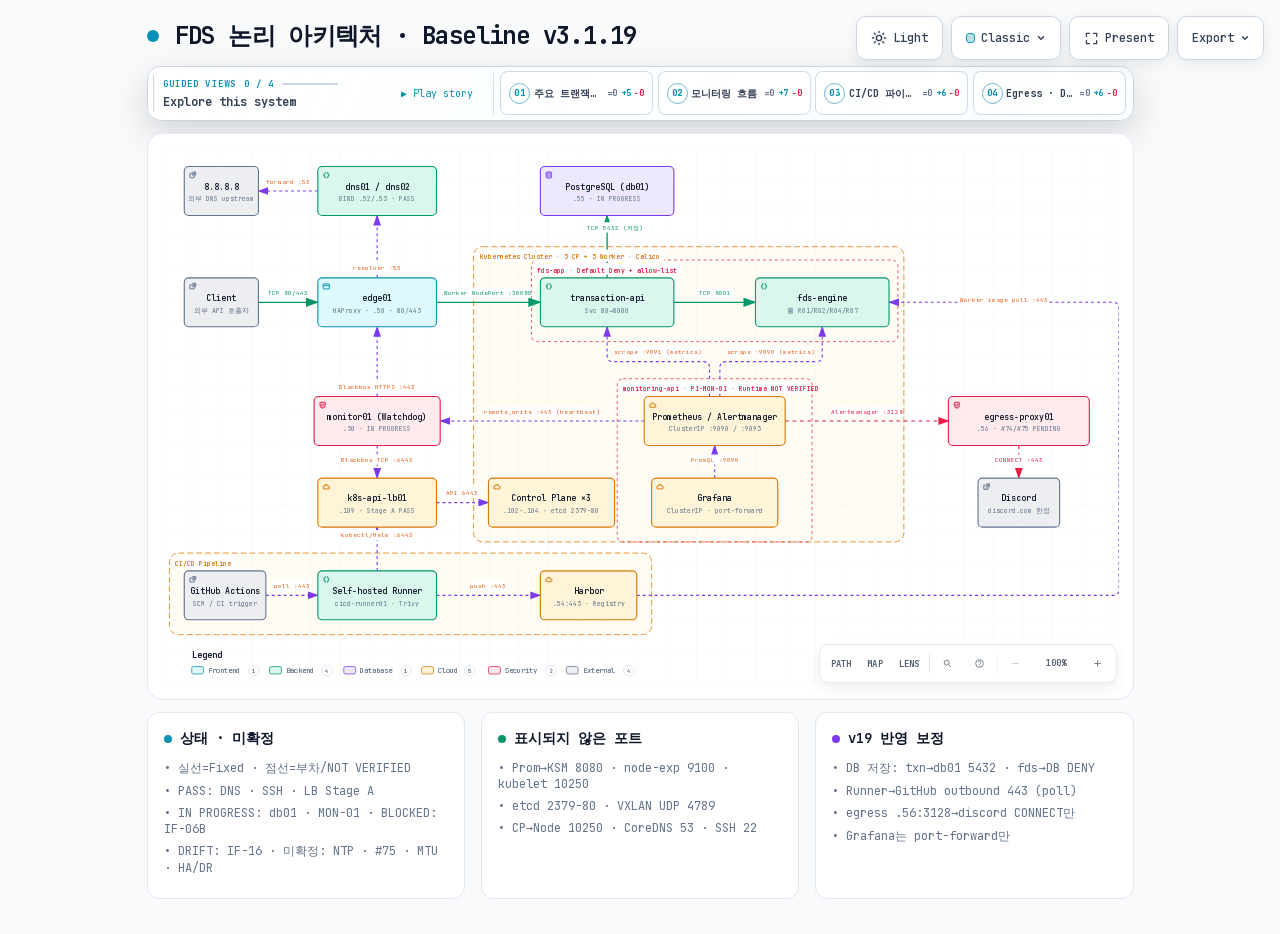
==== commit e8af096b: "docs: add control plane node and LB -> CP 6443 edge to logical architecture Add Control Plane x3 (.1" ====
--- a/logical_architecture.html
+++ b/logical_architecture.html
@@ -5085,7 +5085,7 @@
       </div>
     </div>
 
-    <script id="archify-guided-views-data" type="application/json">[{"id":"primary-path","label":"주요 트랜잭션 경로","focus":["client","edge01","txn","fds","db01"],"note":"Client 요청이 edge01·transaction-api를 거쳐 FDS 평가와 DB 저장으로 이어지는 경로."},{"id":"monitoring","label":"모니터링 흐름","focus":["prom","grafana","monitor01","txn","fds","edge01","apilb"],"note":"In-cluster 수집과 monitor01 외부 Watchdog(heartbeat·Blackbox)."},{"id":"cicd","label":"CI/CD 파이프라인","focus":["github","runner","harbor","apilb","fds"],"note":"GitHub 트리거부터 Push, API LB 배포, Worker의 이미지 Pull까지."},{"id":"egress-dns","label":"Egress · DNS","focus":["prom","egress","discord","edge01","dns","upstream"],"note":"Alertmanager egress 프록시와 P1 내부 DNS."}]</script>
+    <script id="archify-guided-views-data" type="application/json">[{"id":"primary-path","label":"주요 트랜잭션 경로","focus":["client","edge01","txn","fds","db01"],"note":"Client 요청이 edge01·transaction-api를 거쳐 FDS 평가와 DB 저장으로 이어지는 경로."},{"id":"monitoring","label":"모니터링 흐름","focus":["prom","grafana","monitor01","txn","fds","edge01","apilb"],"note":"In-cluster 수집과 monitor01 외부 Watchdog(heartbeat·Blackbox)."},{"id":"cicd","label":"CI/CD 파이프라인","focus":["github","runner","harbor","apilb","cp","fds"],"note":"GitHub 트리거부터 Push, API LB 배포, Worker의 이미지 Pull까지."},{"id":"egress-dns","label":"Egress · DNS","focus":["prom","egress","discord","edge01","dns","upstream"],"note":"Alertmanager egress 프록시와 P1 내부 DNS."}]</script>
 
     <script id="archify-i18n-data" type="application/json">{"locale":"en","messages":{"viewer.kind.frontend":"Frontend","viewer.kind.backend":"Backend","viewer.kind.database":"Database","viewer.kind.cloud":"Cloud","viewer.kind.security":"Security","viewer.kind.messagebus":"Message bus","viewer.kind.external":"External","viewer.kind.neutral":"Neutral","viewer.kind.node":"Node","viewer.kind.start":"Start","viewer.kind.active":"Active","viewer.kind.waiting":"Waiting","viewer.kind.decision":"Decision","viewer.kind.success":"Success","viewer.kind.failure":"Failure","viewer.toolbar.actions":"Diagram actions","viewer.theme.toggle.title":"Toggle theme (T)","viewer.theme.toggle":"Toggle color theme","viewer.theme.dark":"Dark","viewer.theme.light":"Light","viewer.preset.choose.title":"Choose visual style (S cycles)","viewer.preset.choose":"Choose visual style","viewer.preset.style":"Style","viewer.preset.menu":"Visual style","viewer.preset.identity":"Visual identity","viewer.preset.cycles":"S cycles","viewer.preset.classic":"Classic","viewer.preset.classic.short":"Classic","viewer.preset.classic.hint":"Stable technical default","viewer.preset.flow":"Signal Flow","viewer.preset.flow.short":"Flow","viewer.preset.flow.hint":"Motion-forward presentation","viewer.preset.blueprint":"Blueprint","viewer.preset.blueprint.hint":"Engineering review","viewer.preset.editorial":"Editorial","viewer.preset.editorial.hint":"Publication and launch notes","viewer.preset.badge.signalFlow":"SIGNAL FLOW","viewer.preset.badge.blueprint":"BLUEPRINT / REV 01","viewer.preset.badge.editorial":"EDITORIAL / FIELD NOTE","viewer.preset.badge.editorialPlate":"ARCHIFY / PLATE 04","viewer.preset.current":"Visual style: {style}. Choose visual style","viewer.motion.live":"Live","viewer.motion.still":"Still","viewer.motion.pause":"Pause motion","viewer.motion.resume":"Resume motion","viewer.motion.reduced":"Motion paused by reduced-motion preference","viewer.motion.hidden":"Motion paused while this page is hidden","viewer.motion.yielding":"Pause motion; currently yielding to {owner}","viewer.motion.yielding.title":"Live preview enabled · yielding to {owner}","viewer.owner.story":"the guided story","viewer.owner.chapter":"the active chapter","viewer.owner.chapterPreview":"the chapter delta preview","viewer.owner.handoff":"the chapter handoff","viewer.owner.route":"Route Probe","viewer.owner.lens":"Semantic Lens","viewer.owner.relationship":"Relationship Preview","viewer.owner.intent":"Intent Trace","viewer.owner.focus":"semantic focus","viewer.owner.legend":"legend preview","viewer.owner.reader":"reader interaction","viewer.present.enter":"Enter presentation stage","viewer.present.enter.title":"Presentation stage (F)","viewer.present.exit":"Exit presentation stage","viewer.present.exit.title":"Exit presentation stage (F or Escape)","viewer.present.present":"Present","viewer.present.exit.label":"Exit","viewer.export.button":"Export","viewer.export.button.title":"Export diagram (E)","viewer.export.diagram":"Export diagram","viewer.export.menu":"Export","viewer.export.subtitle":"Portable, clean outputs","viewer.export.share":"Share","viewer.export.shareCard":"Share Card","viewer.export.routeShareCard":"Route Share Card","viewer.export.reachShareCard":"Reach Share Card","viewer.export.copyShareCard":"Copy Share Card","viewer.export.copyDiagram":"Copy diagram","viewer.export.clipboardPng":"PNG to clipboard","viewer.export.raster":"Raster images","viewer.export.image":"Image","viewer.export.lossless":"Lossless image","viewer.export.compact":"Compact image","viewer.export.modern":"Modern image","viewer.export.vectorMotion":"Vector and motion","viewer.export.vectorMotion.heading":"Vector \u0026 motion","viewer.export.editable":"Editable vector","viewer.export.motion6s":"6s motion","viewer.export.unsupported":"Not supported by this browser","viewer.export.clipboardUnsupported":"Clipboard image write not supported by this browser","viewer.export.clipboardUnsupported.period":"Clipboard image write not supported by this browser.","viewer.export.clipboardUnsupported.short":"Clipboard image write not supported in this browser.","viewer.export.motionUnavailable":"Motion capture unavailable in this browser","viewer.export.webmUnavailable":"WebM unavailable in this browser","viewer.export.failed":"Export failed: {message}","viewer.export.unknownVariant":"Unknown Share Card variant: {variant}","viewer.export.routeRequired":"Trace a route before exporting a Route Share Card","viewer.export.reachRequired":"Trace authored reach before exporting a Reach Share Card","viewer.export.unknown":"unknown","viewer.export.routeFailed":"Route Share Card export failed: {message}","viewer.export.reachFailed":"Reach Share Card export failed: {message}","viewer.export.copyFailed":"Copy failed: {message}","viewer.export.copiedPng":"Copied PNG to clipboard","viewer.export.copiedShare":"Copied Share Card","viewer.export.downloadedShare":"Downloaded Share Card","viewer.export.downloadedRoute":"Downloaded Route Share Card","viewer.export.downloadedReach":"Downloaded Reach Share Card","viewer.export.downloadedWebm":"Downloaded WebM","viewer.export.recording":"Recording 6 seconds of motion…","viewer.export.card.routeSummary.one":"Route: {source} → {target} · {count} directed hop","viewer.export.card.routeSummary.other":"Route: {source} → {target} · {count} directed hops","viewer.export.card.reachSummary":"Authored {direction} from {origin} · {nodes} · {links} · max {hops}","viewer.export.card.node.one":"{count} node","viewer.export.card.node.other":"{count} nodes","viewer.export.card.link.one":"{count} link","viewer.export.card.link.other":"{count} links","viewer.export.card.hop.one":"{count} hop","viewer.export.card.hop.other":"{count} hops","viewer.export.card.routeBadge":"ARCHIFY · ROUTE · {hops}","viewer.export.card.reachBadge":"ARCHIFY · {direction} REACH","viewer.export.card.defaultBadge":"ARCHIFY · {preset} · {theme}","viewer.export.direction.upstream":"Upstream","viewer.export.direction.downstream":"Downstream","viewer.export.error.canvasUnavailable":"Canvas unavailable for {label}","viewer.export.error.contextUnavailable":"2D canvas context unavailable for {label}","viewer.export.error.toBlobUnavailable":"canvas.toBlob unavailable for {label}","viewer.export.error.toBlobNull":"canvas.toBlob returned no data for {label}","viewer.export.error.variantsCombined":"Share Card variants cannot be combined","viewer.export.error.viewerState":"Share Card export could not remove temporary viewer state","viewer.export.error.routeState":"Route Card export could not preserve the resolved route safely","viewer.export.error.reachState":"Reach Card export could not preserve authored reach safely","viewer.export.error.webmRequirements":"WebM motion export requires a trace animation and browser MediaRecorder support","viewer.export.error.mediaRecorder":"MediaRecorder failed","viewer.export.error.emptyWebm":"MediaRecorder produced an empty WebM","viewer.export.error.webmBackground":"SVG background could not be loaded for WebM export","viewer.guided.region":"Guided diagram views","viewer.guided.previous":"Previous guided view","viewer.guided.previous.title":"Previous guided view ([)","viewer.guided.next":"Next guided view","viewer.guided.next.title":"Next guided view (])","viewer.guided.views":"Guided views","viewer.guided.explore":"Explore this system","viewer.guided.intro":"Step through curated paths without changing the source diagram.","viewer.guided.trail":"Story trail","viewer.guided.beat":"Beat","viewer.guided.nextBeat":"Next","viewer.guided.play":"Play guided story","viewer.guided.play.title":"Play guided story (P)","viewer.guided.pause":"Pause guided story","viewer.guided.pause.title":"Pause guided story (P)","viewer.guided.replay":"Replay guided story","viewer.guided.replay.title":"Replay guided story (P)","viewer.guided.playStory":"Play story","viewer.guided.pauseStory":"Pause","viewer.guided.replayStory":"Replay story","viewer.guided.motionUnavailable":"Story playback unavailable while motion is Still","viewer.guided.enableMotion":"Switch motion to Live to play the guided story","viewer.guided.selectBeatLink":"Select a Story Beat to copy its exact link","viewer.guided.copyMoment":"Copy moment","viewer.guided.momentCopied":"Moment link copied","viewer.guided.momentCopyFailed":"Could not copy story moment link","viewer.guided.copied":"Copied","viewer.guided.copyFailed":"Copy failed","viewer.guided.showAll":"Show all","viewer.guided.showAll.aria":"Show entire diagram","viewer.guided.chapters":"Story chapters","viewer.guided.storyTrail":"Story trail for {label}: {count} beats","viewer.guided.chapter.open":"Open chapter {index} of {total}: {label}, {count} stops","viewer.guided.chapter.current":"Current chapter {index} of {total}: {label}, {count} stops","viewer.guided.chapter.selectedNodes":"{count} selected nodes","viewer.guided.chapter.stops":"{count} stops","viewer.guided.chapter.stop.one":"{count} stop","viewer.guided.chapter.stop.other":"{count} stops","viewer.guided.chapter.current.title":"{label} — current chapter, {count} stops","viewer.guided.chapter.delta.expanded":"{stay} stay, {enter} enter, {leave} leave","viewer.guided.chapter.delta.aria":"Open chapter {index} of {total}: {label}. Chapter focus delta: {delta}","viewer.guided.chapter.delta.title":"{label} — {delta} chapter focus","viewer.guided.handoff":"{from} → {to} · via {label}","viewer.guided.share.chapter":"Chapter {index} / {total}","viewer.guided.share.initial":"Chapter 01 / 01","viewer.guided.share.default":"Guided chapter","viewer.guided.state.ready":"Ready","viewer.guided.state.playing":"Playing","viewer.guided.state.settled":"Settled","viewer.guided.state.paused":"Paused","viewer.guided.state.pinned":"Pinned","viewer.guided.state.still":"Still","viewer.guided.share.step":"Step {index} / {total} · {label}","viewer.guided.share.staticMoment":"{step} · Static moment","viewer.guided.share.complete":"{count} steps complete · {note}","viewer.guided.share.settled":"Path settled for reading.","viewer.guided.share.staticPath":"{count} steps · Static path","viewer.guided.share.ready":"{count} steps · Ready","viewer.guided.share.aria":"{state} chapter {index} of {total}: {label}. {beat}. {route}","viewer.guided.beat.start":"Beat {index} / {total} · {label} · starting point","viewer.guided.beat.forward":"Beat {index} / {total} · {from} → {to}","viewer.guided.beat.reverse":"Beat {index} / {total} · {from} → {to} · reverse authored link","viewer.guided.beat.multiple":"Beat {index} / {total} · {from} ⇄ {to} · {count} authored links","viewer.guided.beat.group":"Beat {index} / {total} · {from} · {to} · grouped · no direct link","viewer.guided.beat.aria.prefix":"Story beat {index} of {total}: {label}. ","viewer.guided.beat.aria.start":"Starting point.","viewer.guided.beat.aria.forward":"From {from} through one authored forward relationship.","viewer.guided.beat.aria.reverse":"From {from}; the authored relationship points from {to} to {from}.","viewer.guided.beat.aria.multiple":"From {from} through {count} authored relationships; shown without arbitrary motion.","viewer.guided.beat.aria.group":"Grouped from {from} with no direct authored relationship.","viewer.guided.caption.start":"Starting point","viewer.guided.caption.grouped":"Grouped transition · no direct authored link","viewer.guided.caption.more":" +{count} more","viewer.guided.caption.reverse":"Reverse authored relationship","viewer.guided.caption.relationships":"{count} authored relationships","viewer.guided.caption.relationship":"Authored relationship","viewer.guided.caption.direction":"authored direction: {from} → {to}","viewer.guided.caption.starting":"Authored starting point","viewer.guided.beatLink":"Copy link to current story moment: Beat {index} of {total}: {label}","viewer.guided.noStory":"This diagram has no authored guided story.","viewer.guide.eyebrow":"Diagram guide","viewer.guide.close":"Close diagram guide","viewer.guide.inspecting":"Inspecting compiled semantics","viewer.guide.actions":"Diagram exploration actions","viewer.guide.find":"Find any node","viewer.guide.find.hint":"Search labels, responsibilities, kinds, and stable IDs.","viewer.guide.route":"Trace a route","viewer.guide.route.aria":"Trace a directed route","viewer.guide.route.hint":"Ask how two semantic nodes connect in authored direction.","viewer.guide.map":"See the whole system","viewer.guide.map.hint":"Open Semantic Radar with a live viewport and stable nodes.","viewer.guide.lens":"Compare semantic kinds","viewer.guide.lens.hint":"Count roles, reveal their traffic, and compare direct authored links.","viewer.guide.story":"Play the guided story","viewer.guide.story.hint":"Walk the authored chapters and real relationships.","viewer.guide.present":"Enter Presentation Stage","viewer.guide.present.hint":"Give the live diagram the viewport without changing export.","viewer.guide.shortcuts":"Additional keyboard shortcuts","viewer.guide.shortcut.export":"Export","viewer.guide.shortcut.theme":"Theme","viewer.guide.shortcut.style":"Style","viewer.guide.shortcut.reset":"Reset","viewer.guide.shortcut.zoomIn":"Zoom in","viewer.guide.shortcut.zoomOut":"Zoom out","viewer.guide.shortcut.close":"Close","viewer.guide.facts":"{nodes} · {relationships} · {views}","viewer.guide.fact.node.one":"{count} semantic node","viewer.guide.fact.node.other":"{count} semantic nodes","viewer.guide.fact.relationship.one":"{count} relationship","viewer.guide.fact.relationship.other":"{count} relationships","viewer.guide.fact.view.one":"{count} guided view","viewer.guide.fact.view.other":"{count} guided views","viewer.guide.story.available.one":"Walk {count} authored chapter and its real relationships.","viewer.guide.story.available.other":"Walk {count} authored chapters and their real relationships.","viewer.guide.story.unavailable":"No authored guided story in this diagram.","viewer.guide.open":"Open diagram guide","viewer.guide.noStory":"This diagram has no authored guided story.","viewer.finder.title":"Find a node","viewer.finder.close":"Close node finder","viewer.finder.placeholder":"Search labels or IDs","viewer.finder.search":"Search diagram nodes","viewer.finder.results":"Diagram nodes","viewer.finder.empty":"No matching nodes","viewer.finder.result.focus":"Focus {label}","viewer.finder.result.routeStart":"Choose {label} as route start","viewer.finder.result.routeTarget":"Choose {label} as route destination, {links}","viewer.finder.status.empty":"No matching nodes","viewer.finder.status.count.one":"{count} matching node","viewer.finder.status.count.other":"{count} matching nodes","viewer.finder.noun.nodes":"nodes","viewer.finder.link.one":"{count} link","viewer.finder.link.other":"{count} links","viewer.finder.result.focus.one":"Focus {label}, {count} related connection","viewer.finder.result.focus.other":"Focus {label}, {count} related connections","viewer.finder.status.filtered":"{visible} of {available} {noun}","viewer.finder.status.all":"{available} {noun}","viewer.passport.eyebrow":"Semantic passport","viewer.passport.metadata":"Node metadata","viewer.passport.evidence":"Verified source evidence","viewer.passport.verified":"Verified source","viewer.passport.verificationScope":"Verified against local Git at the pinned revision. Remote access has not been checked.","viewer.passport.reach":"Authored reach","viewer.passport.reach.trace":"Trace authored reachability","viewer.passport.upstream":"Upstream","viewer.passport.downstream":"Downstream","viewer.passport.upstream.trace":"Trace upstream authored reachability","viewer.passport.downstream.trace":"Trace downstream authored reachability","viewer.passport.close":"Close semantic passport","viewer.passport.copy":"Copy link","viewer.passport.copy.focus":"Copy link to focused node","viewer.passport.relations":"Relations","viewer.passport.relations.show":"Show connected relationships","viewer.passport.relations.hide":"Hide connected relationships","viewer.passport.relations.list":"Connected relationships","viewer.passport.copyRelation":"Copy relation","viewer.passport.copyNode":"Copy node","viewer.passport.copyPinned":"Copy link to pinned relationship","viewer.passport.copySource":"Copy link to source node","viewer.passport.copy.focused.success":"Focused node link copied","viewer.passport.copy.pinned.success":"Pinned relationship link copied","viewer.passport.copy.focused.failed":"Could not copy focused node link","viewer.passport.copy.pinned.failed":"Could not copy pinned relationship link","viewer.passport.relationship.none":"No connected relationships","viewer.passport.relationship.count.one":"{count} relation","viewer.passport.relationship.count.other":"{count} relations","viewer.passport.relationship.show.one":"Show {count} connected relationship","viewer.passport.relationship.show.other":"Show {count} connected relationships","viewer.passport.relationship.summary":"{out} outgoing · {in} incoming{loops}","viewer.passport.relationship.loops":" · {count} loop","viewer.passport.relationship.explorer":"Direct relationship explorer","viewer.passport.relationship.help":"Use arrow keys to explore relationships. Press Enter or Space to pin details; Escape clears.","viewer.passport.relationship.loopsBack":"loops back","viewer.passport.relationship.connectsTo":"connects to","viewer.passport.relationship.connectsFrom":"connects from","viewer.passport.relationship.pinned":"Pinned relationship · {from} → {to} · {label}","viewer.passport.relationship.inspect":"Inspect relationship {index} of {total}: {from} to {to}, {label}. Press Enter for details.","viewer.passport.relationship.group.out":"Outgoing","viewer.passport.relationship.group.in":"Incoming","viewer.passport.relationship.group.loop":"Self loops","viewer.passport.relationship.row":"{group}: {relationship}, {neighbor}","viewer.passport.relationship.direction.out":"OUT →","viewer.passport.relationship.direction.in":"← IN","viewer.passport.relationship.direction.loop":"LOOP","viewer.passport.sourceCount.one":"{count} verified source reference","viewer.passport.sourceCount.other":"{count} verified source references","viewer.passport.sourceMarker":"SRC","viewer.passport.beacon.one":"{count} verified source; focus this node to inspect","viewer.passport.beacon.other":"{count} verified sources; focus this node to inspect","viewer.passport.repository.open":"Open verified repository revision {revision}","viewer.passport.source.open":"Open verified source {path} at revision {revision}","viewer.passport.source.openLink":"Open ↗","viewer.passport.reach.upstream.one":"Trace {count} upstream authored node","viewer.passport.reach.upstream.other":"Trace {count} upstream authored nodes","viewer.passport.reach.downstream.one":"Trace {count} downstream authored node","viewer.passport.reach.downstream.other":"Trace {count} downstream authored nodes","viewer.passport.reach.noUpstream":"No upstream authored nodes","viewer.passport.reach.noDownstream":"No downstream authored nodes","viewer.passport.reach.status":"{direction} · {nodes} nodes · {links} links · max {hops} hops","viewer.route.eyebrow":"Route probe","viewer.route.start":"Choose a start node","viewer.route.start.find":"Find start","viewer.route.start.find.aria":"Find a route start","viewer.route.copy":"Copy link","viewer.route.copy.aria":"Copy link to traced route","viewer.route.clear":"Clear","viewer.route.clear.aria":"Clear route probe","viewer.route.traced":"Traced route","viewer.route.pickTwo":"Pick two semantic nodes on the diagram","viewer.route.pickOne":"Pick a semantic node on the diagram","viewer.route.controls":"Route journey controls","viewer.route.previous":"Previous route position","viewer.route.play":"Play route journey","viewer.route.pause":"Pause route journey","viewer.route.replay":"Replay route journey","viewer.route.next":"Next route position","viewer.route.journey":"Journey","viewer.route.pause.label":"Pause","viewer.route.replay.label":"Replay","viewer.route.overview":"Overview","viewer.route.overview.aria":"Show complete route overview","viewer.route.instructions":"Choose the source, then the destination. Direction matters.","viewer.route.destination":"Choose a destination from {label}","viewer.route.destination.find":"Find target","viewer.route.destination.find.aria":"Find a reachable route destination","viewer.route.differentDestination":"Choose a different destination","viewer.route.distinct":"A route needs two distinct semantic nodes.","viewer.route.unreachable":"No directed route to {label}","viewer.route.unreachable.detail":"{target} is not reachable from {source}. Pick a highlighted destination.","viewer.route.start.instructions":"Select the source. The next step will reveal only directed destinations.","viewer.route.copy.success":"Traced route link copied","viewer.route.copy.failed":"Could not copy traced route link","viewer.route.position":"Route position {index} of {total}: {label}","viewer.route.step":"Step {index} of {total} · {phase} · {label}","viewer.route.motionRequired":"Automatic journey requires Live motion","viewer.route.trigger.clear":"Clear traced route","viewer.route.overview.status":"{nodes} · {hops} · shortest authored route","viewer.route.overview.node.one":"{count} node","viewer.route.overview.node.other":"{count} nodes","viewer.route.overview.hop.one":"{count} directed hop","viewer.route.overview.hop.other":"{count} directed hops","viewer.route.phase.playing":"Playing","viewer.route.phase.complete":"Complete","viewer.route.phase.inspecting":"Inspecting","viewer.route.destination.count.one":"{count} directed destination available. Pick a highlighted node.","viewer.route.destination.count.other":"{count} directed destinations available. Pick a highlighted node.","viewer.route.noOutgoing":"No outgoing route starts here. Clear and choose another source.","viewer.route.result.title":"{source} to {target}","viewer.route.finder.source.title":"Choose route start","viewer.route.finder.source.placeholder":"Search route sources","viewer.route.finder.source.empty":"No matching route sources","viewer.route.finder.source.results":"Nodes that can start a route","viewer.route.finder.source.noun":"route sources","viewer.route.finder.source.badge":"start","viewer.route.finder.target.title":"Destination from {label}","viewer.route.finder.target.placeholder":"Search reachable destinations","viewer.route.finder.target.empty":"No matching reachable destinations","viewer.route.finder.target.results":"Reachable route destinations","viewer.route.finder.target.noun":"reachable destinations","viewer.route.hop.one":"{count} hop","viewer.route.hop.other":"{count} hops","viewer.lens.eyebrow":"Semantic lens","viewer.lens.title":"Compare system roles","viewer.lens.close":"Close semantic lens","viewer.lens.instruction":"Choose up to two semantic kinds. One reveals its real traffic; two compare only direct authored relationships.","viewer.lens.kinds":"Semantic kinds","viewer.lens.choose":"Choose a kind to inspect its nodes and touching relationships.","viewer.lens.copy":"Copy link to semantic lens","viewer.lens.clear":"Clear semantic lens","viewer.lens.open":"Open semantic lens","viewer.lens.openActive":"Open active semantic lens","viewer.lens.legend":"Semantic legend","viewer.lens.legend.inspect.one":"Inspect {label}, {count} node","viewer.lens.legend.inspect.other":"Inspect {label}, {count} nodes","viewer.lens.kind.count.one":"{label}, {count} node","viewer.lens.kind.count.other":"{label}, {count} nodes","viewer.lens.compare.one":"{first} → {second}: {forward} · {second} → {first}: {reverse} · {count} direct relationship","viewer.lens.compare.other":"{first} → {second}: {forward} · {second} → {first}: {reverse} · {count} direct relationships","viewer.lens.single":"{nodes} · {relationships} · connected peers remain visible","viewer.lens.node.one":"{count} {label} node","viewer.lens.node.other":"{count} {label} nodes","viewer.lens.relationship.one":"{count} touching relationship","viewer.lens.relationship.other":"{count} touching relationships","viewer.radar.title":"Semantic radar","viewer.radar.building":"Building overview","viewer.radar.openFull":"Open full semantic radar","viewer.radar.open":"Open radar","viewer.radar.close":"Close semantic radar","viewer.radar.surface":"Diagram overview. Click a node to focus it, or use arrow keys to pan.","viewer.radar.click":"Click node","viewer.radar.drag":"Drag to pan","viewer.radar.space":"Semantic radar needs more MAP space.","viewer.radar.nodes":"Semantic diagram radar nodes","viewer.radar.focus":"Focus {label} from Semantic Radar","viewer.radar.status":"{count} nodes · {viewport}","viewer.radar.fullMap":"{count} nodes · full map","viewer.radar.compacted":"Radar compacted to avoid covering the Semantic Passport or MAP controls.","viewer.radar.cancelWaiting":"Cancel semantic radar waiting for more MAP space","viewer.radar.needsSpace":"Semantic radar needs more visible MAP space","viewer.radar.viewport.full":"full map","viewer.radar.viewport.width":"{percent}% width","viewer.radar.viewport.scale":"{percent}% viewport","viewer.nav.controls":"Diagram view controls","viewer.nav.route":"Trace a directed route","viewer.nav.route.title":"Trace route (R)","viewer.nav.route.short":"PATH","viewer.nav.radar":"Open semantic radar","viewer.nav.radar.title":"Semantic radar (M)","viewer.nav.radar.short":"MAP","viewer.nav.lens":"Open semantic lens","viewer.nav.lens.title":"Semantic lens (L)","viewer.nav.lens.short":"LENS","viewer.nav.find":"Find a node","viewer.nav.find.title":"Find a node (/)","viewer.nav.guide":"Open diagram guide","viewer.nav.guide.title":"Diagram guide (?)","viewer.nav.zoomOut":"Zoom out","viewer.nav.zoomOut.title":"Zoom out (-)","viewer.nav.reset":"Reset diagram view","viewer.nav.reset.title":"Reset view (0)","viewer.nav.read":"READ","viewer.nav.zoomIn":"Zoom in","viewer.nav.zoomIn.title":"Zoom in (+)","viewer.nav.camera":"{hint}. Reset diagram view","viewer.nav.camera.title":"{semantic}{hint} · reset view (0)","viewer.nav.camera.semantic":"Semantic camera active · ","viewer.nav.level.map":"MAP","viewer.nav.level.read":"READ","viewer.nav.level.full":"FULL","viewer.nav.level.auto":"AUTO","viewer.nav.detail.map":"Zoom in to reveal relationship labels and node context","viewer.nav.detail.read":"Zoom in again to reveal tags and annotations","viewer.nav.detail.full":"Full diagram detail","viewer.intent.summary":"{label}. {out} outgoing, {in} incoming{loops}. {total} connections. Press Enter for details.","viewer.intent.loops":", {count} self loop","viewer.common.copied":"Copied","viewer.common.copyFailed":"Copy failed","viewer.common.copyLink":"Copy link","viewer.common.clear":"Clear","viewer.common.close":"Close"}}</script>
     <div class="guided-views no-print" id="guided-views" hidden aria-label="Guided diagram views">
@@ -5156,7 +5156,7 @@
         <rect width="100%" height="100%" fill="url(#grid)" />
 
         <!-- Boundaries (behind everything) -->
-        <rect data-graph-role="structural-frame" data-composition-frame-kind="region" data-composition-frame-id="0" data-composition-frame-label="Kubernetes Cluster · 3 CP + 3 Worker · Calico" x="490" y="133" width="510" height="398" rx="12" class="c-region" stroke-width="1"/>
+        <rect data-graph-role="structural-frame" data-composition-frame-kind="region" data-composition-frame-id="0" data-composition-frame-label="Kubernetes Cluster · 3 CP + 3 Worker · Calico" x="420" y="133" width="580" height="398" rx="12" class="c-region" stroke-width="1"/>
 
         <rect data-graph-role="structural-frame" data-composition-frame-kind="security-group" data-composition-frame-id="1" data-composition-frame-label="fds-app · Default Deny + allow-list" x="498" y="151" width="494" height="110" rx="8" class="c-security-group" stroke-width="1"/>
 
@@ -5183,6 +5183,7 @@
         <path data-edge-from="edge01" data-edge-to="dns" data-edge-label="resolver :53" data-edge-key="15" data-composition-points="290,175;290,91" d="M 290 175 L 290 91" class="a-dashed" stroke-width="1.5" marker-end="url(#arrowhead-dashed)"/>
         <path data-edge-from="dns" data-edge-to="upstream" data-edge-label="forward :53" data-edge-key="16" data-composition-points="210,58;130,58" d="M 210 58 L 130 58" class="a-dashed" stroke-width="1.5" marker-end="url(#arrowhead-dashed)"/>
         <path data-edge-from="harbor" data-edge-to="fds" data-edge-label="Worker image pull :443" data-edge-key="17" data-composition-points="640,603;1290,603;1290,208;980,208" d="M 640 603 L 1282 603 Q 1290 603 1290 595 L 1290 216 Q 1290 208 1282 208 L 980 208" class="a-dashed" stroke-width="1.5" marker-end="url(#arrowhead-dashed)"/>
+        <path data-edge-from="apilb" data-edge-to="cp" data-edge-label="API 6443" data-edge-key="18" data-composition-points="370,478;440,478" d="M 370 478 L 440 478" class="a-dashed" stroke-width="1.5" marker-end="url(#arrowhead-dashed)"/>
 
         <!-- Components -->
         <g id="node-upstream" data-node-id="upstream" data-node-label="8.8.8.8" tabindex="0" role="button" aria-label="Focus 8.8.8.8, 외부 DNS upstream, Architecture component" aria-pressed="false" data-node-kind="external" data-node-sublabel="외부 DNS upstream" data-node-context="Architecture component">
@@ -5333,6 +5334,18 @@
           <text data-node-label="" data-detail-anchor="" x="290" y="476" class="t-primary" font-size="11" font-weight="600" text-anchor="middle">k8s-api-lb01</text>
         <text data-detail="context" x="290" y="492" class="t-muted" font-size="9" text-anchor="middle">.109 · Stage A PASS</text>
         <text data-detail="fine" x="290" y="503" class="t-cloud" font-size="7" text-anchor="middle">6443 → CP 3대</text>
+        </g>
+
+        <g id="node-cp" data-node-id="cp" data-node-label="Control Plane ×3" tabindex="0" role="button" aria-label="Focus Control Plane ×3, .102-.104 · etcd 2379-80, Kubernetes Cluster · 3 CP + 3 Worker · Calico" aria-pressed="false" data-node-kind="cloud" data-node-sublabel=".102-.104 · etcd 2379-80" data-node-tag="IF-12" data-node-context="Kubernetes Cluster · 3 CP + 3 Worker · Calico">
+          <title>Control Plane ×3 · .102-.104 · etcd 2379-80 · Kubernetes Cluster · 3 CP + 3 Worker · Calico · IF-12</title>
+          <rect x="440" y="445" width="170" height="66" rx="6" class="c-mask"/>
+          <rect x="440" y="445" width="170" height="66" rx="6" class="c-cloud" stroke-width="1.5"/>
+          <g aria-hidden="true" data-semantic-sigil="cloud" class="semantic-sigil s-cloud" transform="translate(446 451) scale(0.6875)">
+            <path d="M4.3 12.5h7.3a2.4 2.4 0 0 0 .2-4.8 4 4 0 0 0-7.5-1.3A3.1 3.1 0 0 0 4.3 12.5Z"/>
+          </g>
+          <text data-node-label="" data-detail-anchor="" x="525" y="476" class="t-primary" font-size="11" font-weight="600" text-anchor="middle">Control Plane ×3</text>
+        <text data-detail="context" x="525" y="492" class="t-muted" font-size="9" text-anchor="middle">.102-.104 · etcd 2379-80</text>
+        <text data-detail="fine" x="525" y="503" class="t-cloud" font-size="7" text-anchor="middle">IF-12</text>
         </g>
 
         <g id="node-grafana" data-node-id="grafana" data-node-label="Grafana" tabindex="0" role="button" aria-label="Focus Grafana, ClusterIP · port-forward, Kubernetes Cluster · 3 CP + 3 Worker · Calico › monitoring-api · P1-MON-01 · Runtime NOT VERIFIED" aria-pressed="false" data-node-kind="cloud" data-node-sublabel="ClusterIP · port-forward" data-node-tag="NOT VERIFIED" data-node-context="Kubernetes Cluster · 3 CP + 3 Worker · Calico › monitoring-api · P1-MON-01 · Runtime NOT VERIFIED">
@@ -5457,11 +5470,15 @@
           <rect x="1077.2" y="198" width="115.6" height="14" rx="3" class="c-mask"/>
           <text x="1135" y="208" class="t-messagebus" font-size="8" text-anchor="middle">Worker image pull :443</text>
         </g>
+        <g data-detail="context" data-edge-from="apilb" data-edge-to="cp" data-edge-label="API 6443" data-edge-key="18">
+          <rect x="380.8" y="458" width="48.4" height="14" rx="3" class="c-mask"/>
+          <text x="405" y="468" class="t-messagebus" font-size="8" text-anchor="middle">API 6443</text>
+        </g>
 
         <!-- Boundary labels (foreground masks keep routes out of titles) -->
         <g data-graph-role="structural-frame-label" data-composition-frame-id="0" data-composition-frame-kind="region" data-composition-frame-label="Kubernetes Cluster · 3 CP + 3 Worker · Calico">
-          <rect data-graph-role="structural-frame-label-mask" x="494" y="137" width="253" height="16" rx="3" class="c-mask"/>
-          <text data-boundary-label="" x="498" y="150" class="t-cloud" font-size="9" font-weight="600">Kubernetes Cluster · 3 CP + 3 Worker · Calico</text>
+          <rect data-graph-role="structural-frame-label-mask" x="424" y="137" width="253" height="16" rx="3" class="c-mask"/>
+          <text data-boundary-label="" x="428" y="150" class="t-cloud" font-size="9" font-weight="600">Kubernetes Cluster · 3 CP + 3 Worker · Calico</text>
         </g>
 
         <g data-graph-role="structural-frame-label" data-composition-frame-id="1" data-composition-frame-kind="security-group" data-composition-frame-label="fds-app · Default Deny + allow-list">
@@ -5713,7 +5730,7 @@
         </div>
         <ul>
           <li>&bull; Prom→KSM 8080 · node-exp 9100 · kubelet 10250</li>
-          <li>&bull; LB→CP 6443 · etcd 2379-80 · VXLAN UDP 4789</li>
+          <li>&bull; etcd 2379-80 · VXLAN UDP 4789</li>
           <li>&bull; CP→Node 10250 · CoreDNS 53 · SSH 22</li>
         </ul>
       </div>
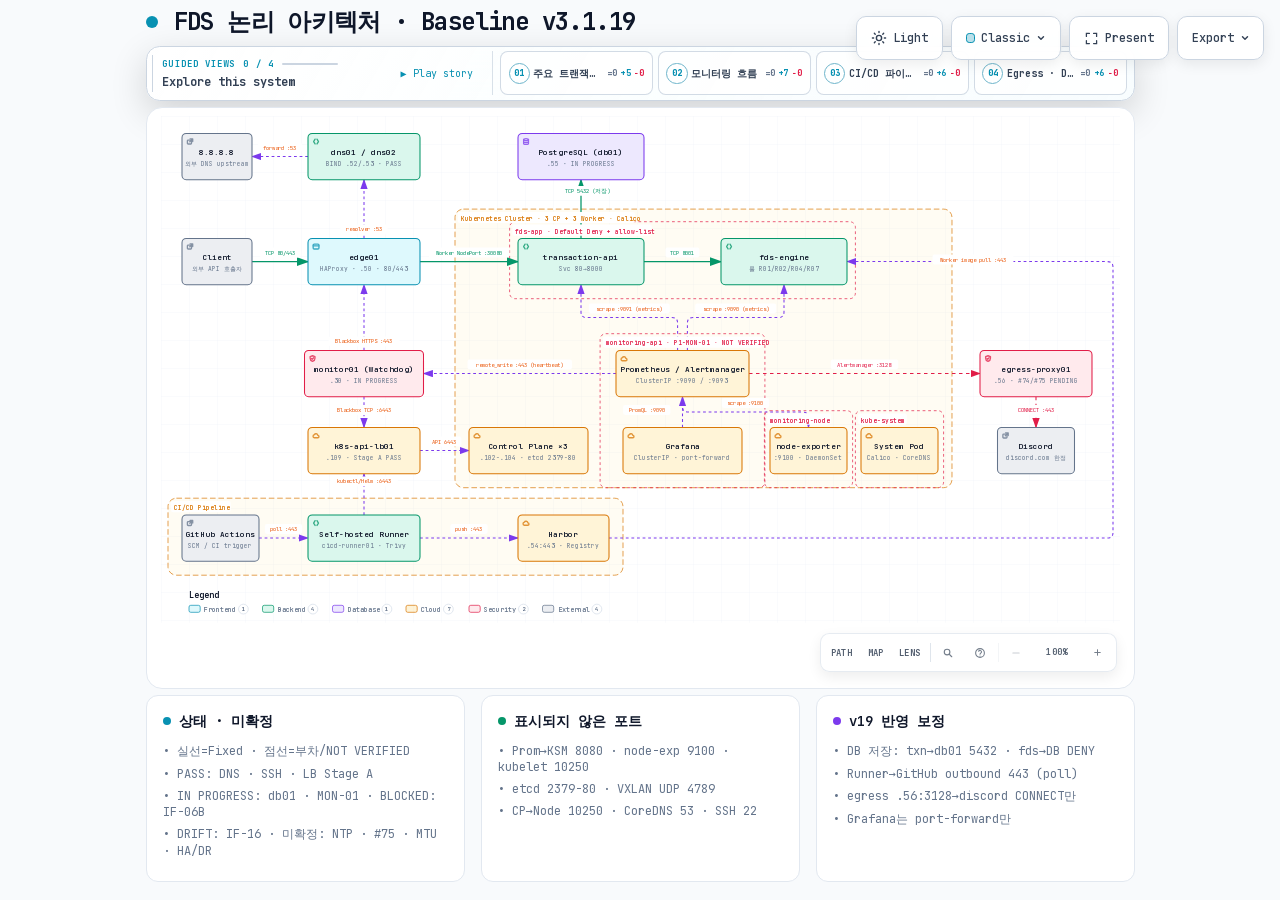
==== commit 89bd30c6: "docs: add monitoring-node and kube-system namespaces to logical architecture Add node-exporter (moni" ====
--- a/logical_architecture.html
+++ b/logical_architecture.html
@@ -5130,7 +5130,7 @@
     <!-- Main Diagram -->
     <div class="diagram-container" data-detail-level="read"
          data-preset-badge-editorial-plate="ARCHIFY / PLATE 04">
-      <svg viewBox="0 0 1290 724" role="img" lang="en" aria-labelledby="archify-diagram-title archify-diagram-description" data-preset="classic" data-quality-profile="showcase">
+      <svg viewBox="0 0 1370 724" role="img" lang="en" aria-labelledby="archify-diagram-title archify-diagram-description" data-preset="classic" data-quality-profile="showcase">
         <title id="archify-diagram-title">FDS 논리 아키텍처 · Baseline v3.1.19</title>
         <desc id="archify-diagram-description">An architecture diagram generated by Archify.</desc>
         <!-- Definitions -->
@@ -5156,13 +5156,17 @@
         <rect width="100%" height="100%" fill="url(#grid)" />
 
         <!-- Boundaries (behind everything) -->
-        <rect data-graph-role="structural-frame" data-composition-frame-kind="region" data-composition-frame-id="0" data-composition-frame-label="Kubernetes Cluster · 3 CP + 3 Worker · Calico" x="420" y="133" width="580" height="398" rx="12" class="c-region" stroke-width="1"/>
+        <rect data-graph-role="structural-frame" data-composition-frame-kind="region" data-composition-frame-id="0" data-composition-frame-label="Kubernetes Cluster · 3 CP + 3 Worker · Calico" x="420" y="133" width="710" height="398" rx="12" class="c-region" stroke-width="1"/>
 
         <rect data-graph-role="structural-frame" data-composition-frame-kind="security-group" data-composition-frame-id="1" data-composition-frame-label="fds-app · Default Deny + allow-list" x="498" y="151" width="494" height="110" rx="8" class="c-security-group" stroke-width="1"/>
 
-        <rect data-graph-role="structural-frame" data-composition-frame-kind="security-group" data-composition-frame-id="2" data-composition-frame-label="monitoring-api · P1-MON-01 · Runtime NOT VERIFIED" x="613.658049816129" y="311" width="262.6839003677419" height="220" rx="8" class="c-security-group" stroke-width="1"/>
+        <rect data-graph-role="structural-frame" data-composition-frame-kind="security-group" data-composition-frame-id="2" data-composition-frame-label="monitoring-api · P1-MON-01 · NOT VERIFIED" x="627.2838586677419" y="311" width="235.43228266451612" height="220" rx="8" class="c-security-group" stroke-width="1"/>
 
         <rect data-graph-role="structural-frame" data-composition-frame-kind="region" data-composition-frame-id="3" data-composition-frame-label="CI/CD Pipeline" x="10" y="546" width="650" height="110" rx="12" class="c-region" stroke-width="1"/>
+
+        <rect data-graph-role="structural-frame" data-composition-frame-kind="security-group" data-composition-frame-id="4" data-composition-frame-label="monitoring-node" x="862" y="421" width="126" height="110" rx="8" class="c-security-group" stroke-width="1"/>
+
+        <rect data-graph-role="structural-frame" data-composition-frame-kind="security-group" data-composition-frame-id="5" data-composition-frame-label="kube-system" x="992" y="421" width="126" height="110" rx="8" class="c-security-group" stroke-width="1"/>
 
         <!-- Connection paths (before components for correct z-order) -->
         <path data-edge-from="client" data-edge-to="edge01" data-edge-label="TCP 80/443" data-edge-key="0" data-composition-points="130,208;210,208" d="M 130 208 L 210 208" class="a-emphasis" stroke-width="1.8" marker-end="url(#arrowhead-emphasis)"/>
@@ -5175,15 +5179,16 @@
         <path data-edge-from="prom" data-edge-to="monitor01" data-edge-label="remote_write :443 (heartbeat)" data-edge-key="7" data-composition-points="650,368;375,368" d="M 650 368 L 375 368" class="a-dashed" stroke-width="1.5" marker-end="url(#arrowhead-dashed)"/>
         <path data-edge-from="monitor01" data-edge-to="edge01" data-edge-label="Blackbox HTTPS :443" data-edge-key="8" data-composition-points="290,335;290,241" d="M 290 335 L 290 241" class="a-dashed" stroke-width="1.5" marker-end="url(#arrowhead-dashed)"/>
         <path data-edge-from="monitor01" data-edge-to="apilb" data-edge-label="Blackbox TCP :6443" data-edge-key="9" data-composition-points="290,401;290,445" d="M 290 401 L 290 445" class="a-dashed" stroke-width="1.5" marker-end="url(#arrowhead-dashed)"/>
-        <path data-edge-from="prom" data-edge-to="egress" data-edge-label="Alertmanager :3128" data-edge-key="10" data-composition-points="840,368;1060,368" d="M 840 368 L 1060 368" class="a-security" stroke-width="1.5" marker-end="url(#arrowhead-security)"/>
-        <path data-edge-from="egress" data-edge-to="discord" data-edge-label="CONNECT :443" data-edge-key="11" data-composition-points="1155,401;1155,445" d="M 1155 401 L 1155 445" class="a-security" stroke-width="1.5" marker-end="url(#arrowhead-security)"/>
+        <path data-edge-from="prom" data-edge-to="egress" data-edge-label="Alertmanager :3128" data-edge-key="10" data-composition-points="840,368;1170,368" d="M 840 368 L 1170 368" class="a-security" stroke-width="1.5" marker-end="url(#arrowhead-security)"/>
+        <path data-edge-from="egress" data-edge-to="discord" data-edge-label="CONNECT :443" data-edge-key="11" data-composition-points="1250,401;1250,445" d="M 1250 401 L 1250 445" class="a-security" stroke-width="1.5" marker-end="url(#arrowhead-security)"/>
         <path data-edge-from="github" data-edge-to="runner" data-edge-label="poll :443" data-edge-key="12" data-composition-points="140,603;210,603" d="M 140 603 L 210 603" class="a-dashed" stroke-width="1.5" marker-end="url(#arrowhead-dashed)"/>
         <path data-edge-from="runner" data-edge-to="harbor" data-edge-label="push :443" data-edge-key="13" data-composition-points="370,603;510,603" d="M 370 603 L 510 603" class="a-dashed" stroke-width="1.5" marker-end="url(#arrowhead-dashed)"/>
         <path data-edge-from="runner" data-edge-to="apilb" data-edge-label="kubectl/Helm :6443" data-edge-key="14" data-composition-points="290,570;290,511" d="M 290 570 L 290 511" class="a-dashed" stroke-width="1.5" marker-end="url(#arrowhead-dashed)"/>
         <path data-edge-from="edge01" data-edge-to="dns" data-edge-label="resolver :53" data-edge-key="15" data-composition-points="290,175;290,91" d="M 290 175 L 290 91" class="a-dashed" stroke-width="1.5" marker-end="url(#arrowhead-dashed)"/>
         <path data-edge-from="dns" data-edge-to="upstream" data-edge-label="forward :53" data-edge-key="16" data-composition-points="210,58;130,58" d="M 210 58 L 130 58" class="a-dashed" stroke-width="1.5" marker-end="url(#arrowhead-dashed)"/>
-        <path data-edge-from="harbor" data-edge-to="fds" data-edge-label="Worker image pull :443" data-edge-key="17" data-composition-points="640,603;1290,603;1290,208;980,208" d="M 640 603 L 1282 603 Q 1290 603 1290 595 L 1290 216 Q 1290 208 1282 208 L 980 208" class="a-dashed" stroke-width="1.5" marker-end="url(#arrowhead-dashed)"/>
+        <path data-edge-from="harbor" data-edge-to="fds" data-edge-label="Worker image pull :443" data-edge-key="17" data-composition-points="640,603;1360,603;1360,208;980,208" d="M 640 603 L 1352 603 Q 1360 603 1360 595 L 1360 216 Q 1360 208 1352 208 L 980 208" class="a-dashed" stroke-width="1.5" marker-end="url(#arrowhead-dashed)"/>
         <path data-edge-from="apilb" data-edge-to="cp" data-edge-label="API 6443" data-edge-key="18" data-composition-points="370,478;440,478" d="M 370 478 L 440 478" class="a-dashed" stroke-width="1.5" marker-end="url(#arrowhead-dashed)"/>
+        <path data-edge-from="prom" data-edge-to="nodeexp" data-edge-label="scrape :9100" data-edge-key="19" data-composition-points="745,401;745,423;925,423;925,445" d="M 745 401 L 745 415 Q 745 423 753 423 L 917 423 Q 925 423 925 431 L 925 445" class="a-dashed" stroke-width="1.5" marker-end="url(#arrowhead-dashed)"/>
 
         <!-- Components -->
         <g id="node-upstream" data-node-id="upstream" data-node-label="8.8.8.8" tabindex="0" role="button" aria-label="Focus 8.8.8.8, 외부 DNS upstream, Architecture component" aria-pressed="false" data-node-kind="external" data-node-sublabel="외부 DNS upstream" data-node-context="Architecture component">
@@ -5287,8 +5292,8 @@
         <text data-detail="fine" x="290" y="393" class="t-security" font-size="7" text-anchor="middle">External Watchdog</text>
         </g>
 
-        <g id="node-prom" data-node-id="prom" data-node-label="Prometheus / Alertmanager" tabindex="0" role="button" aria-label="Focus Prometheus / Alertmanager, ClusterIP :9090 / :9093, Kubernetes Cluster · 3 CP + 3 Worker · Calico › monitoring-api · P1-MON-01 · Runtime NOT VERIFIED" aria-pressed="false" data-node-kind="cloud" data-node-sublabel="ClusterIP :9090 / :9093" data-node-tag="IN PROGRESS" data-node-context="Kubernetes Cluster · 3 CP + 3 Worker · Calico › monitoring-api · P1-MON-01 · Runtime NOT VERIFIED">
-          <title>Prometheus / Alertmanager · ClusterIP :9090 / :9093 · Kubernetes Cluster · 3 CP + 3 Worker · Calico › monitoring-api · P1-MON-01 · Runtime NOT VERIFIED · IN PROGRESS</title>
+        <g id="node-prom" data-node-id="prom" data-node-label="Prometheus / Alertmanager" tabindex="0" role="button" aria-label="Focus Prometheus / Alertmanager, ClusterIP :9090 / :9093, Kubernetes Cluster · 3 CP + 3 Worker · Calico › monitoring-api · P1-MON-01 · NOT VERIFIED" aria-pressed="false" data-node-kind="cloud" data-node-sublabel="ClusterIP :9090 / :9093" data-node-tag="IN PROGRESS" data-node-context="Kubernetes Cluster · 3 CP + 3 Worker · Calico › monitoring-api · P1-MON-01 · NOT VERIFIED">
+          <title>Prometheus / Alertmanager · ClusterIP :9090 / :9093 · Kubernetes Cluster · 3 CP + 3 Worker · Calico › monitoring-api · P1-MON-01 · NOT VERIFIED · IN PROGRESS</title>
           <rect x="650" y="335" width="190" height="66" rx="6" class="c-mask"/>
           <rect x="650" y="335" width="190" height="66" rx="6" class="c-cloud" stroke-width="1.5"/>
           <g aria-hidden="true" data-semantic-sigil="cloud" class="semantic-sigil s-cloud" transform="translate(656 341) scale(0.6875)">
@@ -5301,27 +5306,27 @@
 
         <g id="node-egress" data-node-id="egress" data-node-label="egress-proxy01" tabindex="0" role="button" aria-label="Focus egress-proxy01, .56 · #74/#75 PENDING, Architecture component" aria-pressed="false" data-node-kind="security" data-node-sublabel=".56 · #74/#75 PENDING" data-node-tag="Squid · server08" data-node-context="Architecture component">
           <title>egress-proxy01 · .56 · #74/#75 PENDING · Architecture component · Squid · server08</title>
-          <rect x="1060" y="335" width="190" height="66" rx="6" class="c-mask"/>
-          <rect x="1060" y="335" width="190" height="66" rx="6" class="c-security" stroke-width="1.5"/>
-          <g aria-hidden="true" data-semantic-sigil="security" class="semantic-sigil s-security" transform="translate(1066 341) scale(0.6875)">
+          <rect x="1170" y="335" width="160" height="66" rx="6" class="c-mask"/>
+          <rect x="1170" y="335" width="160" height="66" rx="6" class="c-security" stroke-width="1.5"/>
+          <g aria-hidden="true" data-semantic-sigil="security" class="semantic-sigil s-security" transform="translate(1176 341) scale(0.6875)">
             <path d="M8 2.2 13 4v3.5c0 3.1-1.8 5.4-5 6.5-3.2-1.1-5-3.4-5-6.5V4Z"/>
             <path d="m5.8 8 1.5 1.5 3-3"/>
           </g>
-          <text data-node-label="" data-detail-anchor="" x="1155" y="366" class="t-primary" font-size="11" font-weight="600" text-anchor="middle">egress-proxy01</text>
-        <text data-detail="context" x="1155" y="382" class="t-muted" font-size="9" text-anchor="middle">.56 · #74/#75 PENDING</text>
-        <text data-detail="fine" x="1155" y="393" class="t-security" font-size="7" text-anchor="middle">Squid · server08</text>
+          <text data-node-label="" data-detail-anchor="" x="1250" y="366" class="t-primary" font-size="11" font-weight="600" text-anchor="middle">egress-proxy01</text>
+        <text data-detail="context" x="1250" y="382" class="t-muted" font-size="9" text-anchor="middle">.56 · #74/#75 PENDING</text>
+        <text data-detail="fine" x="1250" y="393" class="t-security" font-size="7" text-anchor="middle">Squid · server08</text>
         </g>
 
         <g id="node-discord" data-node-id="discord" data-node-label="Discord" tabindex="0" role="button" aria-label="Focus Discord, discord.com 한정, Architecture component" aria-pressed="false" data-node-kind="external" data-node-sublabel="discord.com 한정" data-node-context="Architecture component">
           <title>Discord · discord.com 한정 · Architecture component</title>
-          <rect x="1100" y="445" width="110" height="66" rx="6" class="c-mask"/>
-          <rect x="1100" y="445" width="110" height="66" rx="6" class="c-external" stroke-width="1.5"/>
-          <g aria-hidden="true" data-semantic-sigil="external" class="semantic-sigil s-external" transform="translate(1106 451) scale(0.6875)">
+          <rect x="1195" y="445" width="110" height="66" rx="6" class="c-mask"/>
+          <rect x="1195" y="445" width="110" height="66" rx="6" class="c-external" stroke-width="1.5"/>
+          <g aria-hidden="true" data-semantic-sigil="external" class="semantic-sigil s-external" transform="translate(1201 451) scale(0.6875)">
             <rect x="2.5" y="5" width="8.5" height="8" rx="1.5"/>
             <path d="M8 2.5h5.5V8M13.5 2.5 7.5 8.5"/>
           </g>
-          <text data-node-label="" data-detail-anchor="" x="1155" y="476" class="t-primary" font-size="11" font-weight="600" text-anchor="middle">Discord</text>
-        <text data-detail="context" x="1155" y="492" class="t-muted" font-size="9" text-anchor="middle">discord.com 한정</text>
+          <text data-node-label="" data-detail-anchor="" x="1250" y="476" class="t-primary" font-size="11" font-weight="600" text-anchor="middle">Discord</text>
+        <text data-detail="context" x="1250" y="492" class="t-muted" font-size="9" text-anchor="middle">discord.com 한정</text>
         </g>
 
         <g id="node-apilb" data-node-id="apilb" data-node-label="k8s-api-lb01" tabindex="0" role="button" aria-label="Focus k8s-api-lb01, .109 · Stage A PASS, Architecture component" aria-pressed="false" data-node-kind="cloud" data-node-sublabel=".109 · Stage A PASS" data-node-tag="6443 → CP 3대" data-node-context="Architecture component">
@@ -5348,8 +5353,8 @@
         <text data-detail="fine" x="525" y="503" class="t-cloud" font-size="7" text-anchor="middle">IF-12</text>
         </g>
 
-        <g id="node-grafana" data-node-id="grafana" data-node-label="Grafana" tabindex="0" role="button" aria-label="Focus Grafana, ClusterIP · port-forward, Kubernetes Cluster · 3 CP + 3 Worker · Calico › monitoring-api · P1-MON-01 · Runtime NOT VERIFIED" aria-pressed="false" data-node-kind="cloud" data-node-sublabel="ClusterIP · port-forward" data-node-tag="NOT VERIFIED" data-node-context="Kubernetes Cluster · 3 CP + 3 Worker · Calico › monitoring-api · P1-MON-01 · Runtime NOT VERIFIED">
-          <title>Grafana · ClusterIP · port-forward · Kubernetes Cluster · 3 CP + 3 Worker · Calico › monitoring-api · P1-MON-01 · Runtime NOT VERIFIED · NOT VERIFIED</title>
+        <g id="node-grafana" data-node-id="grafana" data-node-label="Grafana" tabindex="0" role="button" aria-label="Focus Grafana, ClusterIP · port-forward, Kubernetes Cluster · 3 CP + 3 Worker · Calico › monitoring-api · P1-MON-01 · NOT VERIFIED" aria-pressed="false" data-node-kind="cloud" data-node-sublabel="ClusterIP · port-forward" data-node-tag="NOT VERIFIED" data-node-context="Kubernetes Cluster · 3 CP + 3 Worker · Calico › monitoring-api · P1-MON-01 · NOT VERIFIED">
+          <title>Grafana · ClusterIP · port-forward · Kubernetes Cluster · 3 CP + 3 Worker · Calico › monitoring-api · P1-MON-01 · NOT VERIFIED · NOT VERIFIED</title>
           <rect x="660" y="445" width="170" height="66" rx="6" class="c-mask"/>
           <rect x="660" y="445" width="170" height="66" rx="6" class="c-cloud" stroke-width="1.5"/>
           <g aria-hidden="true" data-semantic-sigil="cloud" class="semantic-sigil s-cloud" transform="translate(666 451) scale(0.6875)">
@@ -5395,6 +5400,28 @@
           <text data-node-label="" data-detail-anchor="" x="575" y="601" class="t-primary" font-size="11" font-weight="600" text-anchor="middle">Harbor</text>
         <text data-detail="context" x="575" y="617" class="t-muted" font-size="9" text-anchor="middle">.54:443 · Registry</text>
         <text data-detail="fine" x="575" y="628" class="t-cloud" font-size="7" text-anchor="middle">FIXED</text>
+        </g>
+
+        <g id="node-nodeexp" data-node-id="nodeexp" data-node-label="node-exporter" tabindex="0" role="button" aria-label="Focus node-exporter, :9100 · DaemonSet, Kubernetes Cluster · 3 CP + 3 Worker · Calico › monitoring-node" aria-pressed="false" data-node-kind="cloud" data-node-sublabel=":9100 · DaemonSet" data-node-context="Kubernetes Cluster · 3 CP + 3 Worker · Calico › monitoring-node">
+          <title>node-exporter · :9100 · DaemonSet · Kubernetes Cluster · 3 CP + 3 Worker · Calico › monitoring-node</title>
+          <rect x="870" y="445" width="110" height="66" rx="6" class="c-mask"/>
+          <rect x="870" y="445" width="110" height="66" rx="6" class="c-cloud" stroke-width="1.5"/>
+          <g aria-hidden="true" data-semantic-sigil="cloud" class="semantic-sigil s-cloud" transform="translate(876 451) scale(0.6875)">
+            <path d="M4.3 12.5h7.3a2.4 2.4 0 0 0 .2-4.8 4 4 0 0 0-7.5-1.3A3.1 3.1 0 0 0 4.3 12.5Z"/>
+          </g>
+          <text data-node-label="" data-detail-anchor="" x="925" y="476" class="t-primary" font-size="11" font-weight="600" text-anchor="middle">node-exporter</text>
+        <text data-detail="context" x="925" y="492" class="t-muted" font-size="9" text-anchor="middle">:9100 · DaemonSet</text>
+        </g>
+
+        <g id="node-ksys" data-node-id="ksys" data-node-label="System Pod" tabindex="0" role="button" aria-label="Focus System Pod, Calico · CoreDNS, Kubernetes Cluster · 3 CP + 3 Worker · Calico › kube-system" aria-pressed="false" data-node-kind="cloud" data-node-sublabel="Calico · CoreDNS" data-node-context="Kubernetes Cluster · 3 CP + 3 Worker · Calico › kube-system">
+          <title>System Pod · Calico · CoreDNS · Kubernetes Cluster · 3 CP + 3 Worker · Calico › kube-system</title>
+          <rect x="1000" y="445" width="110" height="66" rx="6" class="c-mask"/>
+          <rect x="1000" y="445" width="110" height="66" rx="6" class="c-cloud" stroke-width="1.5"/>
+          <g aria-hidden="true" data-semantic-sigil="cloud" class="semantic-sigil s-cloud" transform="translate(1006 451) scale(0.6875)">
+            <path d="M4.3 12.5h7.3a2.4 2.4 0 0 0 .2-4.8 4 4 0 0 0-7.5-1.3A3.1 3.1 0 0 0 4.3 12.5Z"/>
+          </g>
+          <text data-node-label="" data-detail-anchor="" x="1055" y="476" class="t-primary" font-size="11" font-weight="600" text-anchor="middle">System Pod</text>
+        <text data-detail="context" x="1055" y="492" class="t-muted" font-size="9" text-anchor="middle">Calico · CoreDNS</text>
         </g>
 
         <!-- Connection labels -->
@@ -5423,8 +5450,8 @@
           <text x="821" y="278" class="t-messagebus" font-size="8" text-anchor="middle">scrape :9090 (metrics)</text>
         </g>
         <g data-detail="context" data-edge-from="grafana" data-edge-to="prom" data-edge-label="PromQL :9090" data-edge-key="6">
-          <rect x="711.2" y="413" width="67.6" height="14" rx="3" class="c-mask"/>
-          <text x="745" y="423" class="t-messagebus" font-size="8" text-anchor="middle">PromQL :9090</text>
+          <rect x="660.2" y="413" width="67.6" height="14" rx="3" class="c-mask"/>
+          <text x="694" y="423" class="t-messagebus" font-size="8" text-anchor="middle">PromQL :9090</text>
         </g>
         <g data-detail="context" data-edge-from="prom" data-edge-to="monitor01" data-edge-label="remote_write :443 (heartbeat)" data-edge-key="7">
           <rect x="437.9" y="348" width="149.2" height="14" rx="3" class="c-mask"/>
@@ -5439,12 +5466,12 @@
           <text x="290" y="423" class="t-messagebus" font-size="8" text-anchor="middle">Blackbox TCP :6443</text>
         </g>
         <g data-detail="context" data-edge-from="prom" data-edge-to="egress" data-edge-label="Alertmanager :3128" data-edge-key="10">
-          <rect x="901.8" y="348" width="96.39999999999999" height="14" rx="3" class="c-mask"/>
-          <text x="950" y="358" class="t-security" font-size="8" text-anchor="middle">Alertmanager :3128</text>
+          <rect x="956.8" y="348" width="96.39999999999999" height="14" rx="3" class="c-mask"/>
+          <text x="1005" y="358" class="t-security" font-size="8" text-anchor="middle">Alertmanager :3128</text>
         </g>
         <g data-detail="context" data-edge-from="egress" data-edge-to="discord" data-edge-label="CONNECT :443" data-edge-key="11">
-          <rect x="1121.2" y="413" width="67.6" height="14" rx="3" class="c-mask"/>
-          <text x="1155" y="423" class="t-security" font-size="8" text-anchor="middle">CONNECT :443</text>
+          <rect x="1216.2" y="413" width="67.6" height="14" rx="3" class="c-mask"/>
+          <text x="1250" y="423" class="t-security" font-size="8" text-anchor="middle">CONNECT :443</text>
         </g>
         <g data-detail="context" data-edge-from="github" data-edge-to="runner" data-edge-label="poll :443" data-edge-key="12">
           <rect x="148.4" y="583" width="53.199999999999996" height="14" rx="3" class="c-mask"/>
@@ -5467,13 +5494,17 @@
           <text x="170" y="48" class="t-messagebus" font-size="8" text-anchor="middle">forward :53</text>
         </g>
         <g data-detail="context" data-edge-from="harbor" data-edge-to="fds" data-edge-label="Worker image pull :443" data-edge-key="17">
-          <rect x="1077.2" y="198" width="115.6" height="14" rx="3" class="c-mask"/>
-          <text x="1135" y="208" class="t-messagebus" font-size="8" text-anchor="middle">Worker image pull :443</text>
+          <rect x="1102.2" y="198" width="115.6" height="14" rx="3" class="c-mask"/>
+          <text x="1160" y="208" class="t-messagebus" font-size="8" text-anchor="middle">Worker image pull :443</text>
         </g>
         <g data-detail="context" data-edge-from="apilb" data-edge-to="cp" data-edge-label="API 6443" data-edge-key="18">
           <rect x="380.8" y="458" width="48.4" height="14" rx="3" class="c-mask"/>
           <text x="405" y="468" class="t-messagebus" font-size="8" text-anchor="middle">API 6443</text>
         </g>
+        <g data-detail="context" data-edge-from="prom" data-edge-to="nodeexp" data-edge-label="scrape :9100" data-edge-key="19">
+          <rect x="801.2" y="403" width="67.6" height="14" rx="3" class="c-mask"/>
+          <text x="835" y="413" class="t-messagebus" font-size="8" text-anchor="middle">scrape :9100</text>
+        </g>
 
         <!-- Boundary labels (foreground masks keep routes out of titles) -->
         <g data-graph-role="structural-frame-label" data-composition-frame-id="0" data-composition-frame-kind="region" data-composition-frame-label="Kubernetes Cluster · 3 CP + 3 Worker · Calico">
@@ -5486,14 +5517,24 @@
           <text data-boundary-label="" x="506" y="168" class="t-security" font-size="9" font-weight="600">fds-app · Default Deny + allow-list</text>
         </g>
 
-        <g data-graph-role="structural-frame-label" data-composition-frame-id="2" data-composition-frame-kind="security-group" data-composition-frame-label="monitoring-api · P1-MON-01 · Runtime NOT VERIFIED">
-          <rect data-graph-role="structural-frame-label-mask" x="617.658049816129" y="315" width="254.6839003677419" height="16" rx="3" class="c-mask"/>
-          <text data-boundary-label="" x="621.658049816129" y="327.3225816451613" class="t-security" font-size="8.32258164516129" font-weight="600">monitoring-api · P1-MON-01 · Runtime NOT VERIFIED</text>
+        <g data-graph-role="structural-frame-label" data-composition-frame-id="2" data-composition-frame-kind="security-group" data-composition-frame-label="monitoring-api · P1-MON-01 · NOT VERIFIED">
+          <rect data-graph-role="structural-frame-label-mask" x="631.2838586677419" y="315" width="227.43228266451612" height="16" rx="3" class="c-mask"/>
+          <text data-boundary-label="" x="635.2838586677419" y="327.83871067741933" class="t-security" font-size="8.838710677419355" font-weight="600">monitoring-api · P1-MON-01 · NOT VERIFIED</text>
         </g>
 
         <g data-graph-role="structural-frame-label" data-composition-frame-id="3" data-composition-frame-kind="region" data-composition-frame-label="CI/CD Pipeline">
           <rect data-graph-role="structural-frame-label-mask" x="14" y="550" width="85.6" height="16" rx="3" class="c-mask"/>
           <text data-boundary-label="" x="18" y="563" class="t-cloud" font-size="9" font-weight="600">CI/CD Pipeline</text>
+        </g>
+
+        <g data-graph-role="structural-frame-label" data-composition-frame-id="4" data-composition-frame-kind="security-group" data-composition-frame-label="monitoring-node">
+          <rect data-graph-role="structural-frame-label-mask" x="866" y="425" width="91" height="16" rx="3" class="c-mask"/>
+          <text data-boundary-label="" x="870" y="438" class="t-security" font-size="9" font-weight="600">monitoring-node</text>
+        </g>
+
+        <g data-graph-role="structural-frame-label" data-composition-frame-id="5" data-composition-frame-kind="security-group" data-composition-frame-label="kube-system">
+          <rect data-graph-role="structural-frame-label-mask" x="996" y="425" width="69.4" height="16" rx="3" class="c-mask"/>
+          <text data-boundary-label="" x="1000" y="438" class="t-security" font-size="9" font-weight="600">kube-system</text>
         </g>
 
         <!-- Legend -->
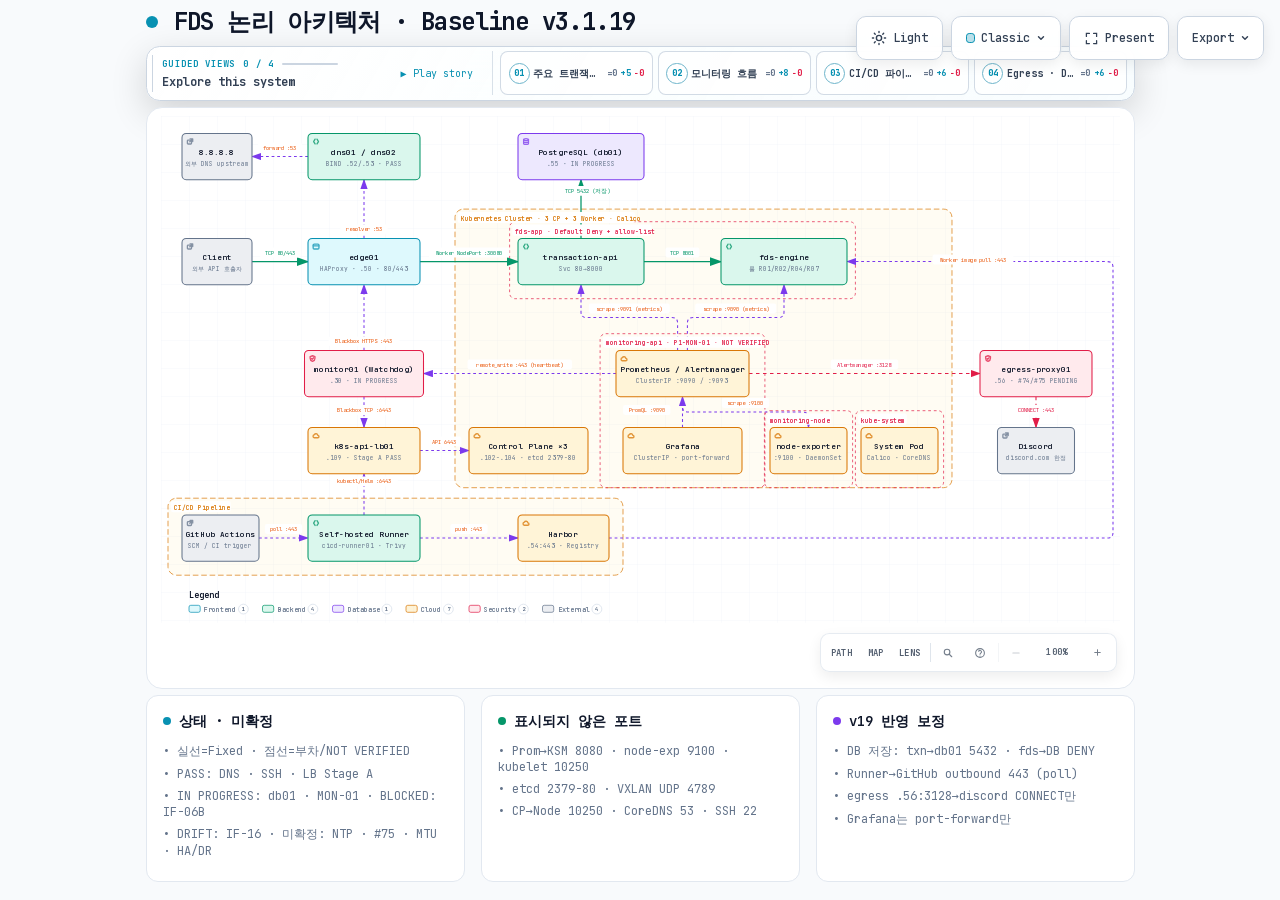
==== commit 537cfb38: "docs: include node-exporter in monitoring guided view Add node-exporter (monitoring-node) to the '모니" ====
--- a/logical_architecture.html
+++ b/logical_architecture.html
@@ -5085,7 +5085,7 @@
       </div>
     </div>
 
-    <script id="archify-guided-views-data" type="application/json">[{"id":"primary-path","label":"주요 트랜잭션 경로","focus":["client","edge01","txn","fds","db01"],"note":"Client 요청이 edge01·transaction-api를 거쳐 FDS 평가와 DB 저장으로 이어지는 경로."},{"id":"monitoring","label":"모니터링 흐름","focus":["prom","grafana","monitor01","txn","fds","edge01","apilb"],"note":"In-cluster 수집과 monitor01 외부 Watchdog(heartbeat·Blackbox)."},{"id":"cicd","label":"CI/CD 파이프라인","focus":["github","runner","harbor","apilb","cp","fds"],"note":"GitHub 트리거부터 Push, API LB 배포, Worker의 이미지 Pull까지."},{"id":"egress-dns","label":"Egress · DNS","focus":["prom","egress","discord","edge01","dns","upstream"],"note":"Alertmanager egress 프록시와 P1 내부 DNS."}]</script>
+    <script id="archify-guided-views-data" type="application/json">[{"id":"primary-path","label":"주요 트랜잭션 경로","focus":["client","edge01","txn","fds","db01"],"note":"Client 요청이 edge01·transaction-api를 거쳐 FDS 평가와 DB 저장으로 이어지는 경로."},{"id":"monitoring","label":"모니터링 흐름","focus":["prom","grafana","nodeexp","monitor01","txn","fds","edge01","apilb"],"note":"In-cluster 수집(앱·node-exporter)과 monitor01 외부 Watchdog(heartbeat·Blackbox)."},{"id":"cicd","label":"CI/CD 파이프라인","focus":["github","runner","harbor","apilb","cp","fds"],"note":"GitHub 트리거부터 Push, API LB 배포, Worker의 이미지 Pull까지."},{"id":"egress-dns","label":"Egress · DNS","focus":["prom","egress","discord","edge01","dns","upstream"],"note":"Alertmanager egress 프록시와 P1 내부 DNS."}]</script>
 
     <script id="archify-i18n-data" type="application/json">{"locale":"en","messages":{"viewer.kind.frontend":"Frontend","viewer.kind.backend":"Backend","viewer.kind.database":"Database","viewer.kind.cloud":"Cloud","viewer.kind.security":"Security","viewer.kind.messagebus":"Message bus","viewer.kind.external":"External","viewer.kind.neutral":"Neutral","viewer.kind.node":"Node","viewer.kind.start":"Start","viewer.kind.active":"Active","viewer.kind.waiting":"Waiting","viewer.kind.decision":"Decision","viewer.kind.success":"Success","viewer.kind.failure":"Failure","viewer.toolbar.actions":"Diagram actions","viewer.theme.toggle.title":"Toggle theme (T)","viewer.theme.toggle":"Toggle color theme","viewer.theme.dark":"Dark","viewer.theme.light":"Light","viewer.preset.choose.title":"Choose visual style (S cycles)","viewer.preset.choose":"Choose visual style","viewer.preset.style":"Style","viewer.preset.menu":"Visual style","viewer.preset.identity":"Visual identity","viewer.preset.cycles":"S cycles","viewer.preset.classic":"Classic","viewer.preset.classic.short":"Classic","viewer.preset.classic.hint":"Stable technical default","viewer.preset.flow":"Signal Flow","viewer.preset.flow.short":"Flow","viewer.preset.flow.hint":"Motion-forward presentation","viewer.preset.blueprint":"Blueprint","viewer.preset.blueprint.hint":"Engineering review","viewer.preset.editorial":"Editorial","viewer.preset.editorial.hint":"Publication and launch notes","viewer.preset.badge.signalFlow":"SIGNAL FLOW","viewer.preset.badge.blueprint":"BLUEPRINT / REV 01","viewer.preset.badge.editorial":"EDITORIAL / FIELD NOTE","viewer.preset.badge.editorialPlate":"ARCHIFY / PLATE 04","viewer.preset.current":"Visual style: {style}. Choose visual style","viewer.motion.live":"Live","viewer.motion.still":"Still","viewer.motion.pause":"Pause motion","viewer.motion.resume":"Resume motion","viewer.motion.reduced":"Motion paused by reduced-motion preference","viewer.motion.hidden":"Motion paused while this page is hidden","viewer.motion.yielding":"Pause motion; currently yielding to {owner}","viewer.motion.yielding.title":"Live preview enabled · yielding to {owner}","viewer.owner.story":"the guided story","viewer.owner.chapter":"the active chapter","viewer.owner.chapterPreview":"the chapter delta preview","viewer.owner.handoff":"the chapter handoff","viewer.owner.route":"Route Probe","viewer.owner.lens":"Semantic Lens","viewer.owner.relationship":"Relationship Preview","viewer.owner.intent":"Intent Trace","viewer.owner.focus":"semantic focus","viewer.owner.legend":"legend preview","viewer.owner.reader":"reader interaction","viewer.present.enter":"Enter presentation stage","viewer.present.enter.title":"Presentation stage (F)","viewer.present.exit":"Exit presentation stage","viewer.present.exit.title":"Exit presentation stage (F or Escape)","viewer.present.present":"Present","viewer.present.exit.label":"Exit","viewer.export.button":"Export","viewer.export.button.title":"Export diagram (E)","viewer.export.diagram":"Export diagram","viewer.export.menu":"Export","viewer.export.subtitle":"Portable, clean outputs","viewer.export.share":"Share","viewer.export.shareCard":"Share Card","viewer.export.routeShareCard":"Route Share Card","viewer.export.reachShareCard":"Reach Share Card","viewer.export.copyShareCard":"Copy Share Card","viewer.export.copyDiagram":"Copy diagram","viewer.export.clipboardPng":"PNG to clipboard","viewer.export.raster":"Raster images","viewer.export.image":"Image","viewer.export.lossless":"Lossless image","viewer.export.compact":"Compact image","viewer.export.modern":"Modern image","viewer.export.vectorMotion":"Vector and motion","viewer.export.vectorMotion.heading":"Vector \u0026 motion","viewer.export.editable":"Editable vector","viewer.export.motion6s":"6s motion","viewer.export.unsupported":"Not supported by this browser","viewer.export.clipboardUnsupported":"Clipboard image write not supported by this browser","viewer.export.clipboardUnsupported.period":"Clipboard image write not supported by this browser.","viewer.export.clipboardUnsupported.short":"Clipboard image write not supported in this browser.","viewer.export.motionUnavailable":"Motion capture unavailable in this browser","viewer.export.webmUnavailable":"WebM unavailable in this browser","viewer.export.failed":"Export failed: {message}","viewer.export.unknownVariant":"Unknown Share Card variant: {variant}","viewer.export.routeRequired":"Trace a route before exporting a Route Share Card","viewer.export.reachRequired":"Trace authored reach before exporting a Reach Share Card","viewer.export.unknown":"unknown","viewer.export.routeFailed":"Route Share Card export failed: {message}","viewer.export.reachFailed":"Reach Share Card export failed: {message}","viewer.export.copyFailed":"Copy failed: {message}","viewer.export.copiedPng":"Copied PNG to clipboard","viewer.export.copiedShare":"Copied Share Card","viewer.export.downloadedShare":"Downloaded Share Card","viewer.export.downloadedRoute":"Downloaded Route Share Card","viewer.export.downloadedReach":"Downloaded Reach Share Card","viewer.export.downloadedWebm":"Downloaded WebM","viewer.export.recording":"Recording 6 seconds of motion…","viewer.export.card.routeSummary.one":"Route: {source} → {target} · {count} directed hop","viewer.export.card.routeSummary.other":"Route: {source} → {target} · {count} directed hops","viewer.export.card.reachSummary":"Authored {direction} from {origin} · {nodes} · {links} · max {hops}","viewer.export.card.node.one":"{count} node","viewer.export.card.node.other":"{count} nodes","viewer.export.card.link.one":"{count} link","viewer.export.card.link.other":"{count} links","viewer.export.card.hop.one":"{count} hop","viewer.export.card.hop.other":"{count} hops","viewer.export.card.routeBadge":"ARCHIFY · ROUTE · {hops}","viewer.export.card.reachBadge":"ARCHIFY · {direction} REACH","viewer.export.card.defaultBadge":"ARCHIFY · {preset} · {theme}","viewer.export.direction.upstream":"Upstream","viewer.export.direction.downstream":"Downstream","viewer.export.error.canvasUnavailable":"Canvas unavailable for {label}","viewer.export.error.contextUnavailable":"2D canvas context unavailable for {label}","viewer.export.error.toBlobUnavailable":"canvas.toBlob unavailable for {label}","viewer.export.error.toBlobNull":"canvas.toBlob returned no data for {label}","viewer.export.error.variantsCombined":"Share Card variants cannot be combined","viewer.export.error.viewerState":"Share Card export could not remove temporary viewer state","viewer.export.error.routeState":"Route Card export could not preserve the resolved route safely","viewer.export.error.reachState":"Reach Card export could not preserve authored reach safely","viewer.export.error.webmRequirements":"WebM motion export requires a trace animation and browser MediaRecorder support","viewer.export.error.mediaRecorder":"MediaRecorder failed","viewer.export.error.emptyWebm":"MediaRecorder produced an empty WebM","viewer.export.error.webmBackground":"SVG background could not be loaded for WebM export","viewer.guided.region":"Guided diagram views","viewer.guided.previous":"Previous guided view","viewer.guided.previous.title":"Previous guided view ([)","viewer.guided.next":"Next guided view","viewer.guided.next.title":"Next guided view (])","viewer.guided.views":"Guided views","viewer.guided.explore":"Explore this system","viewer.guided.intro":"Step through curated paths without changing the source diagram.","viewer.guided.trail":"Story trail","viewer.guided.beat":"Beat","viewer.guided.nextBeat":"Next","viewer.guided.play":"Play guided story","viewer.guided.play.title":"Play guided story (P)","viewer.guided.pause":"Pause guided story","viewer.guided.pause.title":"Pause guided story (P)","viewer.guided.replay":"Replay guided story","viewer.guided.replay.title":"Replay guided story (P)","viewer.guided.playStory":"Play story","viewer.guided.pauseStory":"Pause","viewer.guided.replayStory":"Replay story","viewer.guided.motionUnavailable":"Story playback unavailable while motion is Still","viewer.guided.enableMotion":"Switch motion to Live to play the guided story","viewer.guided.selectBeatLink":"Select a Story Beat to copy its exact link","viewer.guided.copyMoment":"Copy moment","viewer.guided.momentCopied":"Moment link copied","viewer.guided.momentCopyFailed":"Could not copy story moment link","viewer.guided.copied":"Copied","viewer.guided.copyFailed":"Copy failed","viewer.guided.showAll":"Show all","viewer.guided.showAll.aria":"Show entire diagram","viewer.guided.chapters":"Story chapters","viewer.guided.storyTrail":"Story trail for {label}: {count} beats","viewer.guided.chapter.open":"Open chapter {index} of {total}: {label}, {count} stops","viewer.guided.chapter.current":"Current chapter {index} of {total}: {label}, {count} stops","viewer.guided.chapter.selectedNodes":"{count} selected nodes","viewer.guided.chapter.stops":"{count} stops","viewer.guided.chapter.stop.one":"{count} stop","viewer.guided.chapter.stop.other":"{count} stops","viewer.guided.chapter.current.title":"{label} — current chapter, {count} stops","viewer.guided.chapter.delta.expanded":"{stay} stay, {enter} enter, {leave} leave","viewer.guided.chapter.delta.aria":"Open chapter {index} of {total}: {label}. Chapter focus delta: {delta}","viewer.guided.chapter.delta.title":"{label} — {delta} chapter focus","viewer.guided.handoff":"{from} → {to} · via {label}","viewer.guided.share.chapter":"Chapter {index} / {total}","viewer.guided.share.initial":"Chapter 01 / 01","viewer.guided.share.default":"Guided chapter","viewer.guided.state.ready":"Ready","viewer.guided.state.playing":"Playing","viewer.guided.state.settled":"Settled","viewer.guided.state.paused":"Paused","viewer.guided.state.pinned":"Pinned","viewer.guided.state.still":"Still","viewer.guided.share.step":"Step {index} / {total} · {label}","viewer.guided.share.staticMoment":"{step} · Static moment","viewer.guided.share.complete":"{count} steps complete · {note}","viewer.guided.share.settled":"Path settled for reading.","viewer.guided.share.staticPath":"{count} steps · Static path","viewer.guided.share.ready":"{count} steps · Ready","viewer.guided.share.aria":"{state} chapter {index} of {total}: {label}. {beat}. {route}","viewer.guided.beat.start":"Beat {index} / {total} · {label} · starting point","viewer.guided.beat.forward":"Beat {index} / {total} · {from} → {to}","viewer.guided.beat.reverse":"Beat {index} / {total} · {from} → {to} · reverse authored link","viewer.guided.beat.multiple":"Beat {index} / {total} · {from} ⇄ {to} · {count} authored links","viewer.guided.beat.group":"Beat {index} / {total} · {from} · {to} · grouped · no direct link","viewer.guided.beat.aria.prefix":"Story beat {index} of {total}: {label}. ","viewer.guided.beat.aria.start":"Starting point.","viewer.guided.beat.aria.forward":"From {from} through one authored forward relationship.","viewer.guided.beat.aria.reverse":"From {from}; the authored relationship points from {to} to {from}.","viewer.guided.beat.aria.multiple":"From {from} through {count} authored relationships; shown without arbitrary motion.","viewer.guided.beat.aria.group":"Grouped from {from} with no direct authored relationship.","viewer.guided.caption.start":"Starting point","viewer.guided.caption.grouped":"Grouped transition · no direct authored link","viewer.guided.caption.more":" +{count} more","viewer.guided.caption.reverse":"Reverse authored relationship","viewer.guided.caption.relationships":"{count} authored relationships","viewer.guided.caption.relationship":"Authored relationship","viewer.guided.caption.direction":"authored direction: {from} → {to}","viewer.guided.caption.starting":"Authored starting point","viewer.guided.beatLink":"Copy link to current story moment: Beat {index} of {total}: {label}","viewer.guided.noStory":"This diagram has no authored guided story.","viewer.guide.eyebrow":"Diagram guide","viewer.guide.close":"Close diagram guide","viewer.guide.inspecting":"Inspecting compiled semantics","viewer.guide.actions":"Diagram exploration actions","viewer.guide.find":"Find any node","viewer.guide.find.hint":"Search labels, responsibilities, kinds, and stable IDs.","viewer.guide.route":"Trace a route","viewer.guide.route.aria":"Trace a directed route","viewer.guide.route.hint":"Ask how two semantic nodes connect in authored direction.","viewer.guide.map":"See the whole system","viewer.guide.map.hint":"Open Semantic Radar with a live viewport and stable nodes.","viewer.guide.lens":"Compare semantic kinds","viewer.guide.lens.hint":"Count roles, reveal their traffic, and compare direct authored links.","viewer.guide.story":"Play the guided story","viewer.guide.story.hint":"Walk the authored chapters and real relationships.","viewer.guide.present":"Enter Presentation Stage","viewer.guide.present.hint":"Give the live diagram the viewport without changing export.","viewer.guide.shortcuts":"Additional keyboard shortcuts","viewer.guide.shortcut.export":"Export","viewer.guide.shortcut.theme":"Theme","viewer.guide.shortcut.style":"Style","viewer.guide.shortcut.reset":"Reset","viewer.guide.shortcut.zoomIn":"Zoom in","viewer.guide.shortcut.zoomOut":"Zoom out","viewer.guide.shortcut.close":"Close","viewer.guide.facts":"{nodes} · {relationships} · {views}","viewer.guide.fact.node.one":"{count} semantic node","viewer.guide.fact.node.other":"{count} semantic nodes","viewer.guide.fact.relationship.one":"{count} relationship","viewer.guide.fact.relationship.other":"{count} relationships","viewer.guide.fact.view.one":"{count} guided view","viewer.guide.fact.view.other":"{count} guided views","viewer.guide.story.available.one":"Walk {count} authored chapter and its real relationships.","viewer.guide.story.available.other":"Walk {count} authored chapters and their real relationships.","viewer.guide.story.unavailable":"No authored guided story in this diagram.","viewer.guide.open":"Open diagram guide","viewer.guide.noStory":"This diagram has no authored guided story.","viewer.finder.title":"Find a node","viewer.finder.close":"Close node finder","viewer.finder.placeholder":"Search labels or IDs","viewer.finder.search":"Search diagram nodes","viewer.finder.results":"Diagram nodes","viewer.finder.empty":"No matching nodes","viewer.finder.result.focus":"Focus {label}","viewer.finder.result.routeStart":"Choose {label} as route start","viewer.finder.result.routeTarget":"Choose {label} as route destination, {links}","viewer.finder.status.empty":"No matching nodes","viewer.finder.status.count.one":"{count} matching node","viewer.finder.status.count.other":"{count} matching nodes","viewer.finder.noun.nodes":"nodes","viewer.finder.link.one":"{count} link","viewer.finder.link.other":"{count} links","viewer.finder.result.focus.one":"Focus {label}, {count} related connection","viewer.finder.result.focus.other":"Focus {label}, {count} related connections","viewer.finder.status.filtered":"{visible} of {available} {noun}","viewer.finder.status.all":"{available} {noun}","viewer.passport.eyebrow":"Semantic passport","viewer.passport.metadata":"Node metadata","viewer.passport.evidence":"Verified source evidence","viewer.passport.verified":"Verified source","viewer.passport.verificationScope":"Verified against local Git at the pinned revision. Remote access has not been checked.","viewer.passport.reach":"Authored reach","viewer.passport.reach.trace":"Trace authored reachability","viewer.passport.upstream":"Upstream","viewer.passport.downstream":"Downstream","viewer.passport.upstream.trace":"Trace upstream authored reachability","viewer.passport.downstream.trace":"Trace downstream authored reachability","viewer.passport.close":"Close semantic passport","viewer.passport.copy":"Copy link","viewer.passport.copy.focus":"Copy link to focused node","viewer.passport.relations":"Relations","viewer.passport.relations.show":"Show connected relationships","viewer.passport.relations.hide":"Hide connected relationships","viewer.passport.relations.list":"Connected relationships","viewer.passport.copyRelation":"Copy relation","viewer.passport.copyNode":"Copy node","viewer.passport.copyPinned":"Copy link to pinned relationship","viewer.passport.copySource":"Copy link to source node","viewer.passport.copy.focused.success":"Focused node link copied","viewer.passport.copy.pinned.success":"Pinned relationship link copied","viewer.passport.copy.focused.failed":"Could not copy focused node link","viewer.passport.copy.pinned.failed":"Could not copy pinned relationship link","viewer.passport.relationship.none":"No connected relationships","viewer.passport.relationship.count.one":"{count} relation","viewer.passport.relationship.count.other":"{count} relations","viewer.passport.relationship.show.one":"Show {count} connected relationship","viewer.passport.relationship.show.other":"Show {count} connected relationships","viewer.passport.relationship.summary":"{out} outgoing · {in} incoming{loops}","viewer.passport.relationship.loops":" · {count} loop","viewer.passport.relationship.explorer":"Direct relationship explorer","viewer.passport.relationship.help":"Use arrow keys to explore relationships. Press Enter or Space to pin details; Escape clears.","viewer.passport.relationship.loopsBack":"loops back","viewer.passport.relationship.connectsTo":"connects to","viewer.passport.relationship.connectsFrom":"connects from","viewer.passport.relationship.pinned":"Pinned relationship · {from} → {to} · {label}","viewer.passport.relationship.inspect":"Inspect relationship {index} of {total}: {from} to {to}, {label}. Press Enter for details.","viewer.passport.relationship.group.out":"Outgoing","viewer.passport.relationship.group.in":"Incoming","viewer.passport.relationship.group.loop":"Self loops","viewer.passport.relationship.row":"{group}: {relationship}, {neighbor}","viewer.passport.relationship.direction.out":"OUT →","viewer.passport.relationship.direction.in":"← IN","viewer.passport.relationship.direction.loop":"LOOP","viewer.passport.sourceCount.one":"{count} verified source reference","viewer.passport.sourceCount.other":"{count} verified source references","viewer.passport.sourceMarker":"SRC","viewer.passport.beacon.one":"{count} verified source; focus this node to inspect","viewer.passport.beacon.other":"{count} verified sources; focus this node to inspect","viewer.passport.repository.open":"Open verified repository revision {revision}","viewer.passport.source.open":"Open verified source {path} at revision {revision}","viewer.passport.source.openLink":"Open ↗","viewer.passport.reach.upstream.one":"Trace {count} upstream authored node","viewer.passport.reach.upstream.other":"Trace {count} upstream authored nodes","viewer.passport.reach.downstream.one":"Trace {count} downstream authored node","viewer.passport.reach.downstream.other":"Trace {count} downstream authored nodes","viewer.passport.reach.noUpstream":"No upstream authored nodes","viewer.passport.reach.noDownstream":"No downstream authored nodes","viewer.passport.reach.status":"{direction} · {nodes} nodes · {links} links · max {hops} hops","viewer.route.eyebrow":"Route probe","viewer.route.start":"Choose a start node","viewer.route.start.find":"Find start","viewer.route.start.find.aria":"Find a route start","viewer.route.copy":"Copy link","viewer.route.copy.aria":"Copy link to traced route","viewer.route.clear":"Clear","viewer.route.clear.aria":"Clear route probe","viewer.route.traced":"Traced route","viewer.route.pickTwo":"Pick two semantic nodes on the diagram","viewer.route.pickOne":"Pick a semantic node on the diagram","viewer.route.controls":"Route journey controls","viewer.route.previous":"Previous route position","viewer.route.play":"Play route journey","viewer.route.pause":"Pause route journey","viewer.route.replay":"Replay route journey","viewer.route.next":"Next route position","viewer.route.journey":"Journey","viewer.route.pause.label":"Pause","viewer.route.replay.label":"Replay","viewer.route.overview":"Overview","viewer.route.overview.aria":"Show complete route overview","viewer.route.instructions":"Choose the source, then the destination. Direction matters.","viewer.route.destination":"Choose a destination from {label}","viewer.route.destination.find":"Find target","viewer.route.destination.find.aria":"Find a reachable route destination","viewer.route.differentDestination":"Choose a different destination","viewer.route.distinct":"A route needs two distinct semantic nodes.","viewer.route.unreachable":"No directed route to {label}","viewer.route.unreachable.detail":"{target} is not reachable from {source}. Pick a highlighted destination.","viewer.route.start.instructions":"Select the source. The next step will reveal only directed destinations.","viewer.route.copy.success":"Traced route link copied","viewer.route.copy.failed":"Could not copy traced route link","viewer.route.position":"Route position {index} of {total}: {label}","viewer.route.step":"Step {index} of {total} · {phase} · {label}","viewer.route.motionRequired":"Automatic journey requires Live motion","viewer.route.trigger.clear":"Clear traced route","viewer.route.overview.status":"{nodes} · {hops} · shortest authored route","viewer.route.overview.node.one":"{count} node","viewer.route.overview.node.other":"{count} nodes","viewer.route.overview.hop.one":"{count} directed hop","viewer.route.overview.hop.other":"{count} directed hops","viewer.route.phase.playing":"Playing","viewer.route.phase.complete":"Complete","viewer.route.phase.inspecting":"Inspecting","viewer.route.destination.count.one":"{count} directed destination available. Pick a highlighted node.","viewer.route.destination.count.other":"{count} directed destinations available. Pick a highlighted node.","viewer.route.noOutgoing":"No outgoing route starts here. Clear and choose another source.","viewer.route.result.title":"{source} to {target}","viewer.route.finder.source.title":"Choose route start","viewer.route.finder.source.placeholder":"Search route sources","viewer.route.finder.source.empty":"No matching route sources","viewer.route.finder.source.results":"Nodes that can start a route","viewer.route.finder.source.noun":"route sources","viewer.route.finder.source.badge":"start","viewer.route.finder.target.title":"Destination from {label}","viewer.route.finder.target.placeholder":"Search reachable destinations","viewer.route.finder.target.empty":"No matching reachable destinations","viewer.route.finder.target.results":"Reachable route destinations","viewer.route.finder.target.noun":"reachable destinations","viewer.route.hop.one":"{count} hop","viewer.route.hop.other":"{count} hops","viewer.lens.eyebrow":"Semantic lens","viewer.lens.title":"Compare system roles","viewer.lens.close":"Close semantic lens","viewer.lens.instruction":"Choose up to two semantic kinds. One reveals its real traffic; two compare only direct authored relationships.","viewer.lens.kinds":"Semantic kinds","viewer.lens.choose":"Choose a kind to inspect its nodes and touching relationships.","viewer.lens.copy":"Copy link to semantic lens","viewer.lens.clear":"Clear semantic lens","viewer.lens.open":"Open semantic lens","viewer.lens.openActive":"Open active semantic lens","viewer.lens.legend":"Semantic legend","viewer.lens.legend.inspect.one":"Inspect {label}, {count} node","viewer.lens.legend.inspect.other":"Inspect {label}, {count} nodes","viewer.lens.kind.count.one":"{label}, {count} node","viewer.lens.kind.count.other":"{label}, {count} nodes","viewer.lens.compare.one":"{first} → {second}: {forward} · {second} → {first}: {reverse} · {count} direct relationship","viewer.lens.compare.other":"{first} → {second}: {forward} · {second} → {first}: {reverse} · {count} direct relationships","viewer.lens.single":"{nodes} · {relationships} · connected peers remain visible","viewer.lens.node.one":"{count} {label} node","viewer.lens.node.other":"{count} {label} nodes","viewer.lens.relationship.one":"{count} touching relationship","viewer.lens.relationship.other":"{count} touching relationships","viewer.radar.title":"Semantic radar","viewer.radar.building":"Building overview","viewer.radar.openFull":"Open full semantic radar","viewer.radar.open":"Open radar","viewer.radar.close":"Close semantic radar","viewer.radar.surface":"Diagram overview. Click a node to focus it, or use arrow keys to pan.","viewer.radar.click":"Click node","viewer.radar.drag":"Drag to pan","viewer.radar.space":"Semantic radar needs more MAP space.","viewer.radar.nodes":"Semantic diagram radar nodes","viewer.radar.focus":"Focus {label} from Semantic Radar","viewer.radar.status":"{count} nodes · {viewport}","viewer.radar.fullMap":"{count} nodes · full map","viewer.radar.compacted":"Radar compacted to avoid covering the Semantic Passport or MAP controls.","viewer.radar.cancelWaiting":"Cancel semantic radar waiting for more MAP space","viewer.radar.needsSpace":"Semantic radar needs more visible MAP space","viewer.radar.viewport.full":"full map","viewer.radar.viewport.width":"{percent}% width","viewer.radar.viewport.scale":"{percent}% viewport","viewer.nav.controls":"Diagram view controls","viewer.nav.route":"Trace a directed route","viewer.nav.route.title":"Trace route (R)","viewer.nav.route.short":"PATH","viewer.nav.radar":"Open semantic radar","viewer.nav.radar.title":"Semantic radar (M)","viewer.nav.radar.short":"MAP","viewer.nav.lens":"Open semantic lens","viewer.nav.lens.title":"Semantic lens (L)","viewer.nav.lens.short":"LENS","viewer.nav.find":"Find a node","viewer.nav.find.title":"Find a node (/)","viewer.nav.guide":"Open diagram guide","viewer.nav.guide.title":"Diagram guide (?)","viewer.nav.zoomOut":"Zoom out","viewer.nav.zoomOut.title":"Zoom out (-)","viewer.nav.reset":"Reset diagram view","viewer.nav.reset.title":"Reset view (0)","viewer.nav.read":"READ","viewer.nav.zoomIn":"Zoom in","viewer.nav.zoomIn.title":"Zoom in (+)","viewer.nav.camera":"{hint}. Reset diagram view","viewer.nav.camera.title":"{semantic}{hint} · reset view (0)","viewer.nav.camera.semantic":"Semantic camera active · ","viewer.nav.level.map":"MAP","viewer.nav.level.read":"READ","viewer.nav.level.full":"FULL","viewer.nav.level.auto":"AUTO","viewer.nav.detail.map":"Zoom in to reveal relationship labels and node context","viewer.nav.detail.read":"Zoom in again to reveal tags and annotations","viewer.nav.detail.full":"Full diagram detail","viewer.intent.summary":"{label}. {out} outgoing, {in} incoming{loops}. {total} connections. Press Enter for details.","viewer.intent.loops":", {count} self loop","viewer.common.copied":"Copied","viewer.common.copyFailed":"Copy failed","viewer.common.copyLink":"Copy link","viewer.common.clear":"Clear","viewer.common.close":"Close"}}</script>
     <div class="guided-views no-print" id="guided-views" hidden aria-label="Guided diagram views">
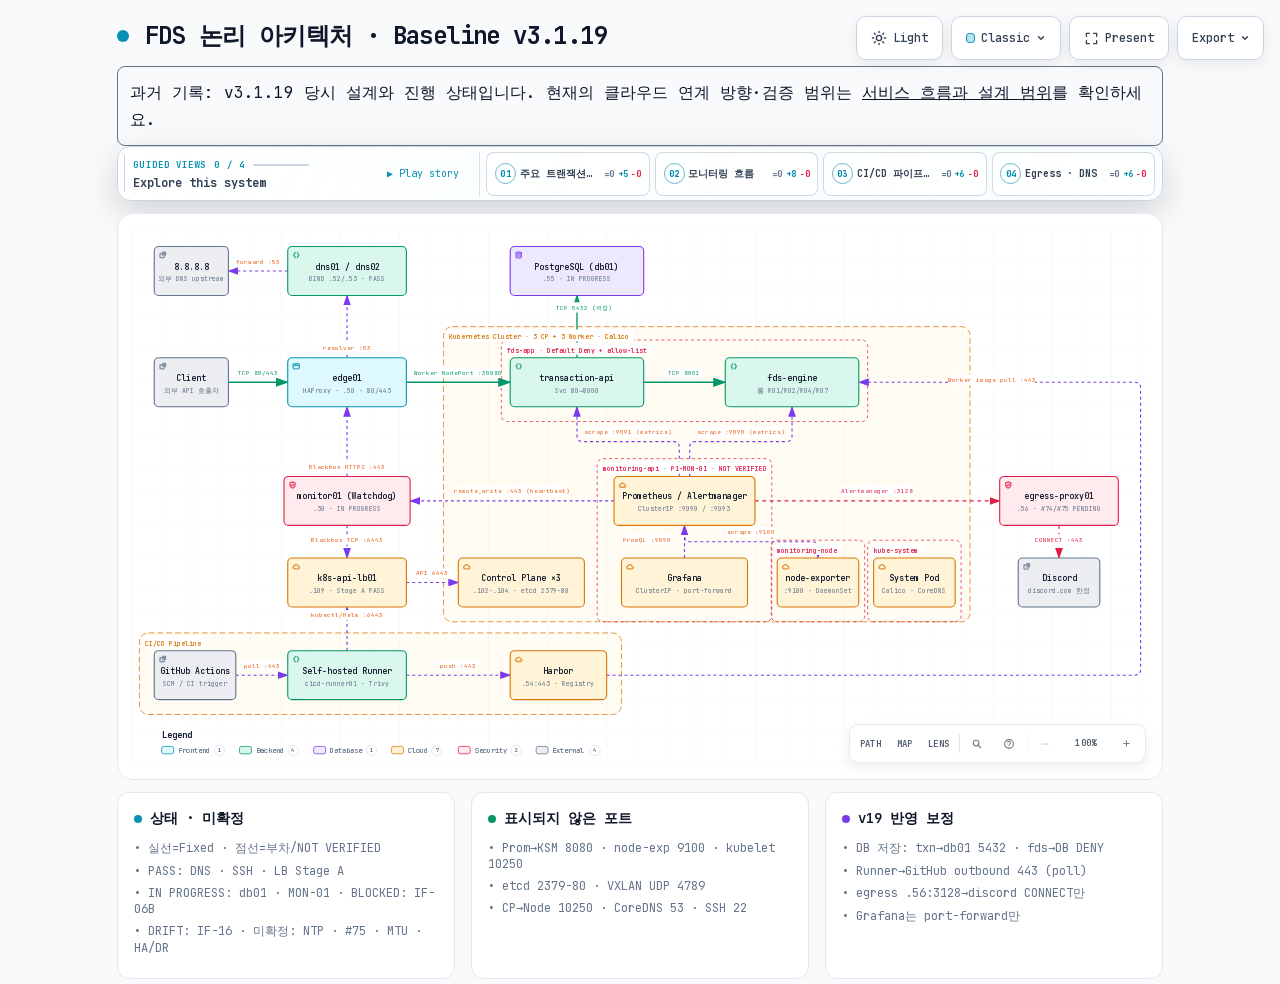
==== commit 3bceb532: "docs: clarify public service flow and design verification scope" ====
--- a/logical_architecture.html
+++ b/logical_architecture.html
@@ -5085,6 +5085,7 @@
       </div>
     </div>
 
+<p class="revision-note" style="line-height:1.7;padding:12px;border:1px solid #64748b;border-radius:8px">과거 기록: v3.1.19 당시 설계와 진행 상태입니다. 현재의 클라우드 연계 방향·검증 범위는 <a href="overview.html" style="color:inherit;text-decoration:underline">서비스 흐름과 설계 범위</a>를 확인하세요.</p>
     <script id="archify-guided-views-data" type="application/json">[{"id":"primary-path","label":"주요 트랜잭션 경로","focus":["client","edge01","txn","fds","db01"],"note":"Client 요청이 edge01·transaction-api를 거쳐 FDS 평가와 DB 저장으로 이어지는 경로."},{"id":"monitoring","label":"모니터링 흐름","focus":["prom","grafana","nodeexp","monitor01","txn","fds","edge01","apilb"],"note":"In-cluster 수집(앱·node-exporter)과 monitor01 외부 Watchdog(heartbeat·Blackbox)."},{"id":"cicd","label":"CI/CD 파이프라인","focus":["github","runner","harbor","apilb","cp","fds"],"note":"GitHub 트리거부터 Push, API LB 배포, Worker의 이미지 Pull까지."},{"id":"egress-dns","label":"Egress · DNS","focus":["prom","egress","discord","edge01","dns","upstream"],"note":"Alertmanager egress 프록시와 P1 내부 DNS."}]</script>
 
     <script id="archify-i18n-data" type="application/json">{"locale":"en","messages":{"viewer.kind.frontend":"Frontend","viewer.kind.backend":"Backend","viewer.kind.database":"Database","viewer.kind.cloud":"Cloud","viewer.kind.security":"Security","viewer.kind.messagebus":"Message bus","viewer.kind.external":"External","viewer.kind.neutral":"Neutral","viewer.kind.node":"Node","viewer.kind.start":"Start","viewer.kind.active":"Active","viewer.kind.waiting":"Waiting","viewer.kind.decision":"Decision","viewer.kind.success":"Success","viewer.kind.failure":"Failure","viewer.toolbar.actions":"Diagram actions","viewer.theme.toggle.title":"Toggle theme (T)","viewer.theme.toggle":"Toggle color theme","viewer.theme.dark":"Dark","viewer.theme.light":"Light","viewer.preset.choose.title":"Choose visual style (S cycles)","viewer.preset.choose":"Choose visual style","viewer.preset.style":"Style","viewer.preset.menu":"Visual style","viewer.preset.identity":"Visual identity","viewer.preset.cycles":"S cycles","viewer.preset.classic":"Classic","viewer.preset.classic.short":"Classic","viewer.preset.classic.hint":"Stable technical default","viewer.preset.flow":"Signal Flow","viewer.preset.flow.short":"Flow","viewer.preset.flow.hint":"Motion-forward presentation","viewer.preset.blueprint":"Blueprint","viewer.preset.blueprint.hint":"Engineering review","viewer.preset.editorial":"Editorial","viewer.preset.editorial.hint":"Publication and launch notes","viewer.preset.badge.signalFlow":"SIGNAL FLOW","viewer.preset.badge.blueprint":"BLUEPRINT / REV 01","viewer.preset.badge.editorial":"EDITORIAL / FIELD NOTE","viewer.preset.badge.editorialPlate":"ARCHIFY / PLATE 04","viewer.preset.current":"Visual style: {style}. Choose visual style","viewer.motion.live":"Live","viewer.motion.still":"Still","viewer.motion.pause":"Pause motion","viewer.motion.resume":"Resume motion","viewer.motion.reduced":"Motion paused by reduced-motion preference","viewer.motion.hidden":"Motion paused while this page is hidden","viewer.motion.yielding":"Pause motion; currently yielding to {owner}","viewer.motion.yielding.title":"Live preview enabled · yielding to {owner}","viewer.owner.story":"the guided story","viewer.owner.chapter":"the active chapter","viewer.owner.chapterPreview":"the chapter delta preview","viewer.owner.handoff":"the chapter handoff","viewer.owner.route":"Route Probe","viewer.owner.lens":"Semantic Lens","viewer.owner.relationship":"Relationship Preview","viewer.owner.intent":"Intent Trace","viewer.owner.focus":"semantic focus","viewer.owner.legend":"legend preview","viewer.owner.reader":"reader interaction","viewer.present.enter":"Enter presentation stage","viewer.present.enter.title":"Presentation stage (F)","viewer.present.exit":"Exit presentation stage","viewer.present.exit.title":"Exit presentation stage (F or Escape)","viewer.present.present":"Present","viewer.present.exit.label":"Exit","viewer.export.button":"Export","viewer.export.button.title":"Export diagram (E)","viewer.export.diagram":"Export diagram","viewer.export.menu":"Export","viewer.export.subtitle":"Portable, clean outputs","viewer.export.share":"Share","viewer.export.shareCard":"Share Card","viewer.export.routeShareCard":"Route Share Card","viewer.export.reachShareCard":"Reach Share Card","viewer.export.copyShareCard":"Copy Share Card","viewer.export.copyDiagram":"Copy diagram","viewer.export.clipboardPng":"PNG to clipboard","viewer.export.raster":"Raster images","viewer.export.image":"Image","viewer.export.lossless":"Lossless image","viewer.export.compact":"Compact image","viewer.export.modern":"Modern image","viewer.export.vectorMotion":"Vector and motion","viewer.export.vectorMotion.heading":"Vector \u0026 motion","viewer.export.editable":"Editable vector","viewer.export.motion6s":"6s motion","viewer.export.unsupported":"Not supported by this browser","viewer.export.clipboardUnsupported":"Clipboard image write not supported by this browser","viewer.export.clipboardUnsupported.period":"Clipboard image write not supported by this browser.","viewer.export.clipboardUnsupported.short":"Clipboard image write not supported in this browser.","viewer.export.motionUnavailable":"Motion capture unavailable in this browser","viewer.export.webmUnavailable":"WebM unavailable in this browser","viewer.export.failed":"Export failed: {message}","viewer.export.unknownVariant":"Unknown Share Card variant: {variant}","viewer.export.routeRequired":"Trace a route before exporting a Route Share Card","viewer.export.reachRequired":"Trace authored reach before exporting a Reach Share Card","viewer.export.unknown":"unknown","viewer.export.routeFailed":"Route Share Card export failed: {message}","viewer.export.reachFailed":"Reach Share Card export failed: {message}","viewer.export.copyFailed":"Copy failed: {message}","viewer.export.copiedPng":"Copied PNG to clipboard","viewer.export.copiedShare":"Copied Share Card","viewer.export.downloadedShare":"Downloaded Share Card","viewer.export.downloadedRoute":"Downloaded Route Share Card","viewer.export.downloadedReach":"Downloaded Reach Share Card","viewer.export.downloadedWebm":"Downloaded WebM","viewer.export.recording":"Recording 6 seconds of motion…","viewer.export.card.routeSummary.one":"Route: {source} → {target} · {count} directed hop","viewer.export.card.routeSummary.other":"Route: {source} → {target} · {count} directed hops","viewer.export.card.reachSummary":"Authored {direction} from {origin} · {nodes} · {links} · max {hops}","viewer.export.card.node.one":"{count} node","viewer.export.card.node.other":"{count} nodes","viewer.export.card.link.one":"{count} link","viewer.export.card.link.other":"{count} links","viewer.export.card.hop.one":"{count} hop","viewer.export.card.hop.other":"{count} hops","viewer.export.card.routeBadge":"ARCHIFY · ROUTE · {hops}","viewer.export.card.reachBadge":"ARCHIFY · {direction} REACH","viewer.export.card.defaultBadge":"ARCHIFY · {preset} · {theme}","viewer.export.direction.upstream":"Upstream","viewer.export.direction.downstream":"Downstream","viewer.export.error.canvasUnavailable":"Canvas unavailable for {label}","viewer.export.error.contextUnavailable":"2D canvas context unavailable for {label}","viewer.export.error.toBlobUnavailable":"canvas.toBlob unavailable for {label}","viewer.export.error.toBlobNull":"canvas.toBlob returned no data for {label}","viewer.export.error.variantsCombined":"Share Card variants cannot be combined","viewer.export.error.viewerState":"Share Card export could not remove temporary viewer state","viewer.export.error.routeState":"Route Card export could not preserve the resolved route safely","viewer.export.error.reachState":"Reach Card export could not preserve authored reach safely","viewer.export.error.webmRequirements":"WebM motion export requires a trace animation and browser MediaRecorder support","viewer.export.error.mediaRecorder":"MediaRecorder failed","viewer.export.error.emptyWebm":"MediaRecorder produced an empty WebM","viewer.export.error.webmBackground":"SVG background could not be loaded for WebM export","viewer.guided.region":"Guided diagram views","viewer.guided.previous":"Previous guided view","viewer.guided.previous.title":"Previous guided view ([)","viewer.guided.next":"Next guided view","viewer.guided.next.title":"Next guided view (])","viewer.guided.views":"Guided views","viewer.guided.explore":"Explore this system","viewer.guided.intro":"Step through curated paths without changing the source diagram.","viewer.guided.trail":"Story trail","viewer.guided.beat":"Beat","viewer.guided.nextBeat":"Next","viewer.guided.play":"Play guided story","viewer.guided.play.title":"Play guided story (P)","viewer.guided.pause":"Pause guided story","viewer.guided.pause.title":"Pause guided story (P)","viewer.guided.replay":"Replay guided story","viewer.guided.replay.title":"Replay guided story (P)","viewer.guided.playStory":"Play story","viewer.guided.pauseStory":"Pause","viewer.guided.replayStory":"Replay story","viewer.guided.motionUnavailable":"Story playback unavailable while motion is Still","viewer.guided.enableMotion":"Switch motion to Live to play the guided story","viewer.guided.selectBeatLink":"Select a Story Beat to copy its exact link","viewer.guided.copyMoment":"Copy moment","viewer.guided.momentCopied":"Moment link copied","viewer.guided.momentCopyFailed":"Could not copy story moment link","viewer.guided.copied":"Copied","viewer.guided.copyFailed":"Copy failed","viewer.guided.showAll":"Show all","viewer.guided.showAll.aria":"Show entire diagram","viewer.guided.chapters":"Story chapters","viewer.guided.storyTrail":"Story trail for {label}: {count} beats","viewer.guided.chapter.open":"Open chapter {index} of {total}: {label}, {count} stops","viewer.guided.chapter.current":"Current chapter {index} of {total}: {label}, {count} stops","viewer.guided.chapter.selectedNodes":"{count} selected nodes","viewer.guided.chapter.stops":"{count} stops","viewer.guided.chapter.stop.one":"{count} stop","viewer.guided.chapter.stop.other":"{count} stops","viewer.guided.chapter.current.title":"{label} — current chapter, {count} stops","viewer.guided.chapter.delta.expanded":"{stay} stay, {enter} enter, {leave} leave","viewer.guided.chapter.delta.aria":"Open chapter {index} of {total}: {label}. Chapter focus delta: {delta}","viewer.guided.chapter.delta.title":"{label} — {delta} chapter focus","viewer.guided.handoff":"{from} → {to} · via {label}","viewer.guided.share.chapter":"Chapter {index} / {total}","viewer.guided.share.initial":"Chapter 01 / 01","viewer.guided.share.default":"Guided chapter","viewer.guided.state.ready":"Ready","viewer.guided.state.playing":"Playing","viewer.guided.state.settled":"Settled","viewer.guided.state.paused":"Paused","viewer.guided.state.pinned":"Pinned","viewer.guided.state.still":"Still","viewer.guided.share.step":"Step {index} / {total} · {label}","viewer.guided.share.staticMoment":"{step} · Static moment","viewer.guided.share.complete":"{count} steps complete · {note}","viewer.guided.share.settled":"Path settled for reading.","viewer.guided.share.staticPath":"{count} steps · Static path","viewer.guided.share.ready":"{count} steps · Ready","viewer.guided.share.aria":"{state} chapter {index} of {total}: {label}. {beat}. {route}","viewer.guided.beat.start":"Beat {index} / {total} · {label} · starting point","viewer.guided.beat.forward":"Beat {index} / {total} · {from} → {to}","viewer.guided.beat.reverse":"Beat {index} / {total} · {from} → {to} · reverse authored link","viewer.guided.beat.multiple":"Beat {index} / {total} · {from} ⇄ {to} · {count} authored links","viewer.guided.beat.group":"Beat {index} / {total} · {from} · {to} · grouped · no direct link","viewer.guided.beat.aria.prefix":"Story beat {index} of {total}: {label}. ","viewer.guided.beat.aria.start":"Starting point.","viewer.guided.beat.aria.forward":"From {from} through one authored forward relationship.","viewer.guided.beat.aria.reverse":"From {from}; the authored relationship points from {to} to {from}.","viewer.guided.beat.aria.multiple":"From {from} through {count} authored relationships; shown without arbitrary motion.","viewer.guided.beat.aria.group":"Grouped from {from} with no direct authored relationship.","viewer.guided.caption.start":"Starting point","viewer.guided.caption.grouped":"Grouped transition · no direct authored link","viewer.guided.caption.more":" +{count} more","viewer.guided.caption.reverse":"Reverse authored relationship","viewer.guided.caption.relationships":"{count} authored relationships","viewer.guided.caption.relationship":"Authored relationship","viewer.guided.caption.direction":"authored direction: {from} → {to}","viewer.guided.caption.starting":"Authored starting point","viewer.guided.beatLink":"Copy link to current story moment: Beat {index} of {total}: {label}","viewer.guided.noStory":"This diagram has no authored guided story.","viewer.guide.eyebrow":"Diagram guide","viewer.guide.close":"Close diagram guide","viewer.guide.inspecting":"Inspecting compiled semantics","viewer.guide.actions":"Diagram exploration actions","viewer.guide.find":"Find any node","viewer.guide.find.hint":"Search labels, responsibilities, kinds, and stable IDs.","viewer.guide.route":"Trace a route","viewer.guide.route.aria":"Trace a directed route","viewer.guide.route.hint":"Ask how two semantic nodes connect in authored direction.","viewer.guide.map":"See the whole system","viewer.guide.map.hint":"Open Semantic Radar with a live viewport and stable nodes.","viewer.guide.lens":"Compare semantic kinds","viewer.guide.lens.hint":"Count roles, reveal their traffic, and compare direct authored links.","viewer.guide.story":"Play the guided story","viewer.guide.story.hint":"Walk the authored chapters and real relationships.","viewer.guide.present":"Enter Presentation Stage","viewer.guide.present.hint":"Give the live diagram the viewport without changing export.","viewer.guide.shortcuts":"Additional keyboard shortcuts","viewer.guide.shortcut.export":"Export","viewer.guide.shortcut.theme":"Theme","viewer.guide.shortcut.style":"Style","viewer.guide.shortcut.reset":"Reset","viewer.guide.shortcut.zoomIn":"Zoom in","viewer.guide.shortcut.zoomOut":"Zoom out","viewer.guide.shortcut.close":"Close","viewer.guide.facts":"{nodes} · {relationships} · {views}","viewer.guide.fact.node.one":"{count} semantic node","viewer.guide.fact.node.other":"{count} semantic nodes","viewer.guide.fact.relationship.one":"{count} relationship","viewer.guide.fact.relationship.other":"{count} relationships","viewer.guide.fact.view.one":"{count} guided view","viewer.guide.fact.view.other":"{count} guided views","viewer.guide.story.available.one":"Walk {count} authored chapter and its real relationships.","viewer.guide.story.available.other":"Walk {count} authored chapters and their real relationships.","viewer.guide.story.unavailable":"No authored guided story in this diagram.","viewer.guide.open":"Open diagram guide","viewer.guide.noStory":"This diagram has no authored guided story.","viewer.finder.title":"Find a node","viewer.finder.close":"Close node finder","viewer.finder.placeholder":"Search labels or IDs","viewer.finder.search":"Search diagram nodes","viewer.finder.results":"Diagram nodes","viewer.finder.empty":"No matching nodes","viewer.finder.result.focus":"Focus {label}","viewer.finder.result.routeStart":"Choose {label} as route start","viewer.finder.result.routeTarget":"Choose {label} as route destination, {links}","viewer.finder.status.empty":"No matching nodes","viewer.finder.status.count.one":"{count} matching node","viewer.finder.status.count.other":"{count} matching nodes","viewer.finder.noun.nodes":"nodes","viewer.finder.link.one":"{count} link","viewer.finder.link.other":"{count} links","viewer.finder.result.focus.one":"Focus {label}, {count} related connection","viewer.finder.result.focus.other":"Focus {label}, {count} related connections","viewer.finder.status.filtered":"{visible} of {available} {noun}","viewer.finder.status.all":"{available} {noun}","viewer.passport.eyebrow":"Semantic passport","viewer.passport.metadata":"Node metadata","viewer.passport.evidence":"Verified source evidence","viewer.passport.verified":"Verified source","viewer.passport.verificationScope":"Verified against local Git at the pinned revision. Remote access has not been checked.","viewer.passport.reach":"Authored reach","viewer.passport.reach.trace":"Trace authored reachability","viewer.passport.upstream":"Upstream","viewer.passport.downstream":"Downstream","viewer.passport.upstream.trace":"Trace upstream authored reachability","viewer.passport.downstream.trace":"Trace downstream authored reachability","viewer.passport.close":"Close semantic passport","viewer.passport.copy":"Copy link","viewer.passport.copy.focus":"Copy link to focused node","viewer.passport.relations":"Relations","viewer.passport.relations.show":"Show connected relationships","viewer.passport.relations.hide":"Hide connected relationships","viewer.passport.relations.list":"Connected relationships","viewer.passport.copyRelation":"Copy relation","viewer.passport.copyNode":"Copy node","viewer.passport.copyPinned":"Copy link to pinned relationship","viewer.passport.copySource":"Copy link to source node","viewer.passport.copy.focused.success":"Focused node link copied","viewer.passport.copy.pinned.success":"Pinned relationship link copied","viewer.passport.copy.focused.failed":"Could not copy focused node link","viewer.passport.copy.pinned.failed":"Could not copy pinned relationship link","viewer.passport.relationship.none":"No connected relationships","viewer.passport.relationship.count.one":"{count} relation","viewer.passport.relationship.count.other":"{count} relations","viewer.passport.relationship.show.one":"Show {count} connected relationship","viewer.passport.relationship.show.other":"Show {count} connected relationships","viewer.passport.relationship.summary":"{out} outgoing · {in} incoming{loops}","viewer.passport.relationship.loops":" · {count} loop","viewer.passport.relationship.explorer":"Direct relationship explorer","viewer.passport.relationship.help":"Use arrow keys to explore relationships. Press Enter or Space to pin details; Escape clears.","viewer.passport.relationship.loopsBack":"loops back","viewer.passport.relationship.connectsTo":"connects to","viewer.passport.relationship.connectsFrom":"connects from","viewer.passport.relationship.pinned":"Pinned relationship · {from} → {to} · {label}","viewer.passport.relationship.inspect":"Inspect relationship {index} of {total}: {from} to {to}, {label}. Press Enter for details.","viewer.passport.relationship.group.out":"Outgoing","viewer.passport.relationship.group.in":"Incoming","viewer.passport.relationship.group.loop":"Self loops","viewer.passport.relationship.row":"{group}: {relationship}, {neighbor}","viewer.passport.relationship.direction.out":"OUT →","viewer.passport.relationship.direction.in":"← IN","viewer.passport.relationship.direction.loop":"LOOP","viewer.passport.sourceCount.one":"{count} verified source reference","viewer.passport.sourceCount.other":"{count} verified source references","viewer.passport.sourceMarker":"SRC","viewer.passport.beacon.one":"{count} verified source; focus this node to inspect","viewer.passport.beacon.other":"{count} verified sources; focus this node to inspect","viewer.passport.repository.open":"Open verified repository revision {revision}","viewer.passport.source.open":"Open verified source {path} at revision {revision}","viewer.passport.source.openLink":"Open ↗","viewer.passport.reach.upstream.one":"Trace {count} upstream authored node","viewer.passport.reach.upstream.other":"Trace {count} upstream authored nodes","viewer.passport.reach.downstream.one":"Trace {count} downstream authored node","viewer.passport.reach.downstream.other":"Trace {count} downstream authored nodes","viewer.passport.reach.noUpstream":"No upstream authored nodes","viewer.passport.reach.noDownstream":"No downstream authored nodes","viewer.passport.reach.status":"{direction} · {nodes} nodes · {links} links · max {hops} hops","viewer.route.eyebrow":"Route probe","viewer.route.start":"Choose a start node","viewer.route.start.find":"Find start","viewer.route.start.find.aria":"Find a route start","viewer.route.copy":"Copy link","viewer.route.copy.aria":"Copy link to traced route","viewer.route.clear":"Clear","viewer.route.clear.aria":"Clear route probe","viewer.route.traced":"Traced route","viewer.route.pickTwo":"Pick two semantic nodes on the diagram","viewer.route.pickOne":"Pick a semantic node on the diagram","viewer.route.controls":"Route journey controls","viewer.route.previous":"Previous route position","viewer.route.play":"Play route journey","viewer.route.pause":"Pause route journey","viewer.route.replay":"Replay route journey","viewer.route.next":"Next route position","viewer.route.journey":"Journey","viewer.route.pause.label":"Pause","viewer.route.replay.label":"Replay","viewer.route.overview":"Overview","viewer.route.overview.aria":"Show complete route overview","viewer.route.instructions":"Choose the source, then the destination. Direction matters.","viewer.route.destination":"Choose a destination from {label}","viewer.route.destination.find":"Find target","viewer.route.destination.find.aria":"Find a reachable route destination","viewer.route.differentDestination":"Choose a different destination","viewer.route.distinct":"A route needs two distinct semantic nodes.","viewer.route.unreachable":"No directed route to {label}","viewer.route.unreachable.detail":"{target} is not reachable from {source}. Pick a highlighted destination.","viewer.route.start.instructions":"Select the source. The next step will reveal only directed destinations.","viewer.route.copy.success":"Traced route link copied","viewer.route.copy.failed":"Could not copy traced route link","viewer.route.position":"Route position {index} of {total}: {label}","viewer.route.step":"Step {index} of {total} · {phase} · {label}","viewer.route.motionRequired":"Automatic journey requires Live motion","viewer.route.trigger.clear":"Clear traced route","viewer.route.overview.status":"{nodes} · {hops} · shortest authored route","viewer.route.overview.node.one":"{count} node","viewer.route.overview.node.other":"{count} nodes","viewer.route.overview.hop.one":"{count} directed hop","viewer.route.overview.hop.other":"{count} directed hops","viewer.route.phase.playing":"Playing","viewer.route.phase.complete":"Complete","viewer.route.phase.inspecting":"Inspecting","viewer.route.destination.count.one":"{count} directed destination available. Pick a highlighted node.","viewer.route.destination.count.other":"{count} directed destinations available. Pick a highlighted node.","viewer.route.noOutgoing":"No outgoing route starts here. Clear and choose another source.","viewer.route.result.title":"{source} to {target}","viewer.route.finder.source.title":"Choose route start","viewer.route.finder.source.placeholder":"Search route sources","viewer.route.finder.source.empty":"No matching route sources","viewer.route.finder.source.results":"Nodes that can start a route","viewer.route.finder.source.noun":"route sources","viewer.route.finder.source.badge":"start","viewer.route.finder.target.title":"Destination from {label}","viewer.route.finder.target.placeholder":"Search reachable destinations","viewer.route.finder.target.empty":"No matching reachable destinations","viewer.route.finder.target.results":"Reachable route destinations","viewer.route.finder.target.noun":"reachable destinations","viewer.route.hop.one":"{count} hop","viewer.route.hop.other":"{count} hops","viewer.lens.eyebrow":"Semantic lens","viewer.lens.title":"Compare system roles","viewer.lens.close":"Close semantic lens","viewer.lens.instruction":"Choose up to two semantic kinds. One reveals its real traffic; two compare only direct authored relationships.","viewer.lens.kinds":"Semantic kinds","viewer.lens.choose":"Choose a kind to inspect its nodes and touching relationships.","viewer.lens.copy":"Copy link to semantic lens","viewer.lens.clear":"Clear semantic lens","viewer.lens.open":"Open semantic lens","viewer.lens.openActive":"Open active semantic lens","viewer.lens.legend":"Semantic legend","viewer.lens.legend.inspect.one":"Inspect {label}, {count} node","viewer.lens.legend.inspect.other":"Inspect {label}, {count} nodes","viewer.lens.kind.count.one":"{label}, {count} node","viewer.lens.kind.count.other":"{label}, {count} nodes","viewer.lens.compare.one":"{first} → {second}: {forward} · {second} → {first}: {reverse} · {count} direct relationship","viewer.lens.compare.other":"{first} → {second}: {forward} · {second} → {first}: {reverse} · {count} direct relationships","viewer.lens.single":"{nodes} · {relationships} · connected peers remain visible","viewer.lens.node.one":"{count} {label} node","viewer.lens.node.other":"{count} {label} nodes","viewer.lens.relationship.one":"{count} touching relationship","viewer.lens.relationship.other":"{count} touching relationships","viewer.radar.title":"Semantic radar","viewer.radar.building":"Building overview","viewer.radar.openFull":"Open full semantic radar","viewer.radar.open":"Open radar","viewer.radar.close":"Close semantic radar","viewer.radar.surface":"Diagram overview. Click a node to focus it, or use arrow keys to pan.","viewer.radar.click":"Click node","viewer.radar.drag":"Drag to pan","viewer.radar.space":"Semantic radar needs more MAP space.","viewer.radar.nodes":"Semantic diagram radar nodes","viewer.radar.focus":"Focus {label} from Semantic Radar","viewer.radar.status":"{count} nodes · {viewport}","viewer.radar.fullMap":"{count} nodes · full map","viewer.radar.compacted":"Radar compacted to avoid covering the Semantic Passport or MAP controls.","viewer.radar.cancelWaiting":"Cancel semantic radar waiting for more MAP space","viewer.radar.needsSpace":"Semantic radar needs more visible MAP space","viewer.radar.viewport.full":"full map","viewer.radar.viewport.width":"{percent}% width","viewer.radar.viewport.scale":"{percent}% viewport","viewer.nav.controls":"Diagram view controls","viewer.nav.route":"Trace a directed route","viewer.nav.route.title":"Trace route (R)","viewer.nav.route.short":"PATH","viewer.nav.radar":"Open semantic radar","viewer.nav.radar.title":"Semantic radar (M)","viewer.nav.radar.short":"MAP","viewer.nav.lens":"Open semantic lens","viewer.nav.lens.title":"Semantic lens (L)","viewer.nav.lens.short":"LENS","viewer.nav.find":"Find a node","viewer.nav.find.title":"Find a node (/)","viewer.nav.guide":"Open diagram guide","viewer.nav.guide.title":"Diagram guide (?)","viewer.nav.zoomOut":"Zoom out","viewer.nav.zoomOut.title":"Zoom out (-)","viewer.nav.reset":"Reset diagram view","viewer.nav.reset.title":"Reset view (0)","viewer.nav.read":"READ","viewer.nav.zoomIn":"Zoom in","viewer.nav.zoomIn.title":"Zoom in (+)","viewer.nav.camera":"{hint}. Reset diagram view","viewer.nav.camera.title":"{semantic}{hint} · reset view (0)","viewer.nav.camera.semantic":"Semantic camera active · ","viewer.nav.level.map":"MAP","viewer.nav.level.read":"READ","viewer.nav.level.full":"FULL","viewer.nav.level.auto":"AUTO","viewer.nav.detail.map":"Zoom in to reveal relationship labels and node context","viewer.nav.detail.read":"Zoom in again to reveal tags and annotations","viewer.nav.detail.full":"Full diagram detail","viewer.intent.summary":"{label}. {out} outgoing, {in} incoming{loops}. {total} connections. Press Enter for details.","viewer.intent.loops":", {count} self loop","viewer.common.copied":"Copied","viewer.common.copyFailed":"Copy failed","viewer.common.copyLink":"Copy link","viewer.common.clear":"Clear","viewer.common.close":"Close"}}</script>
